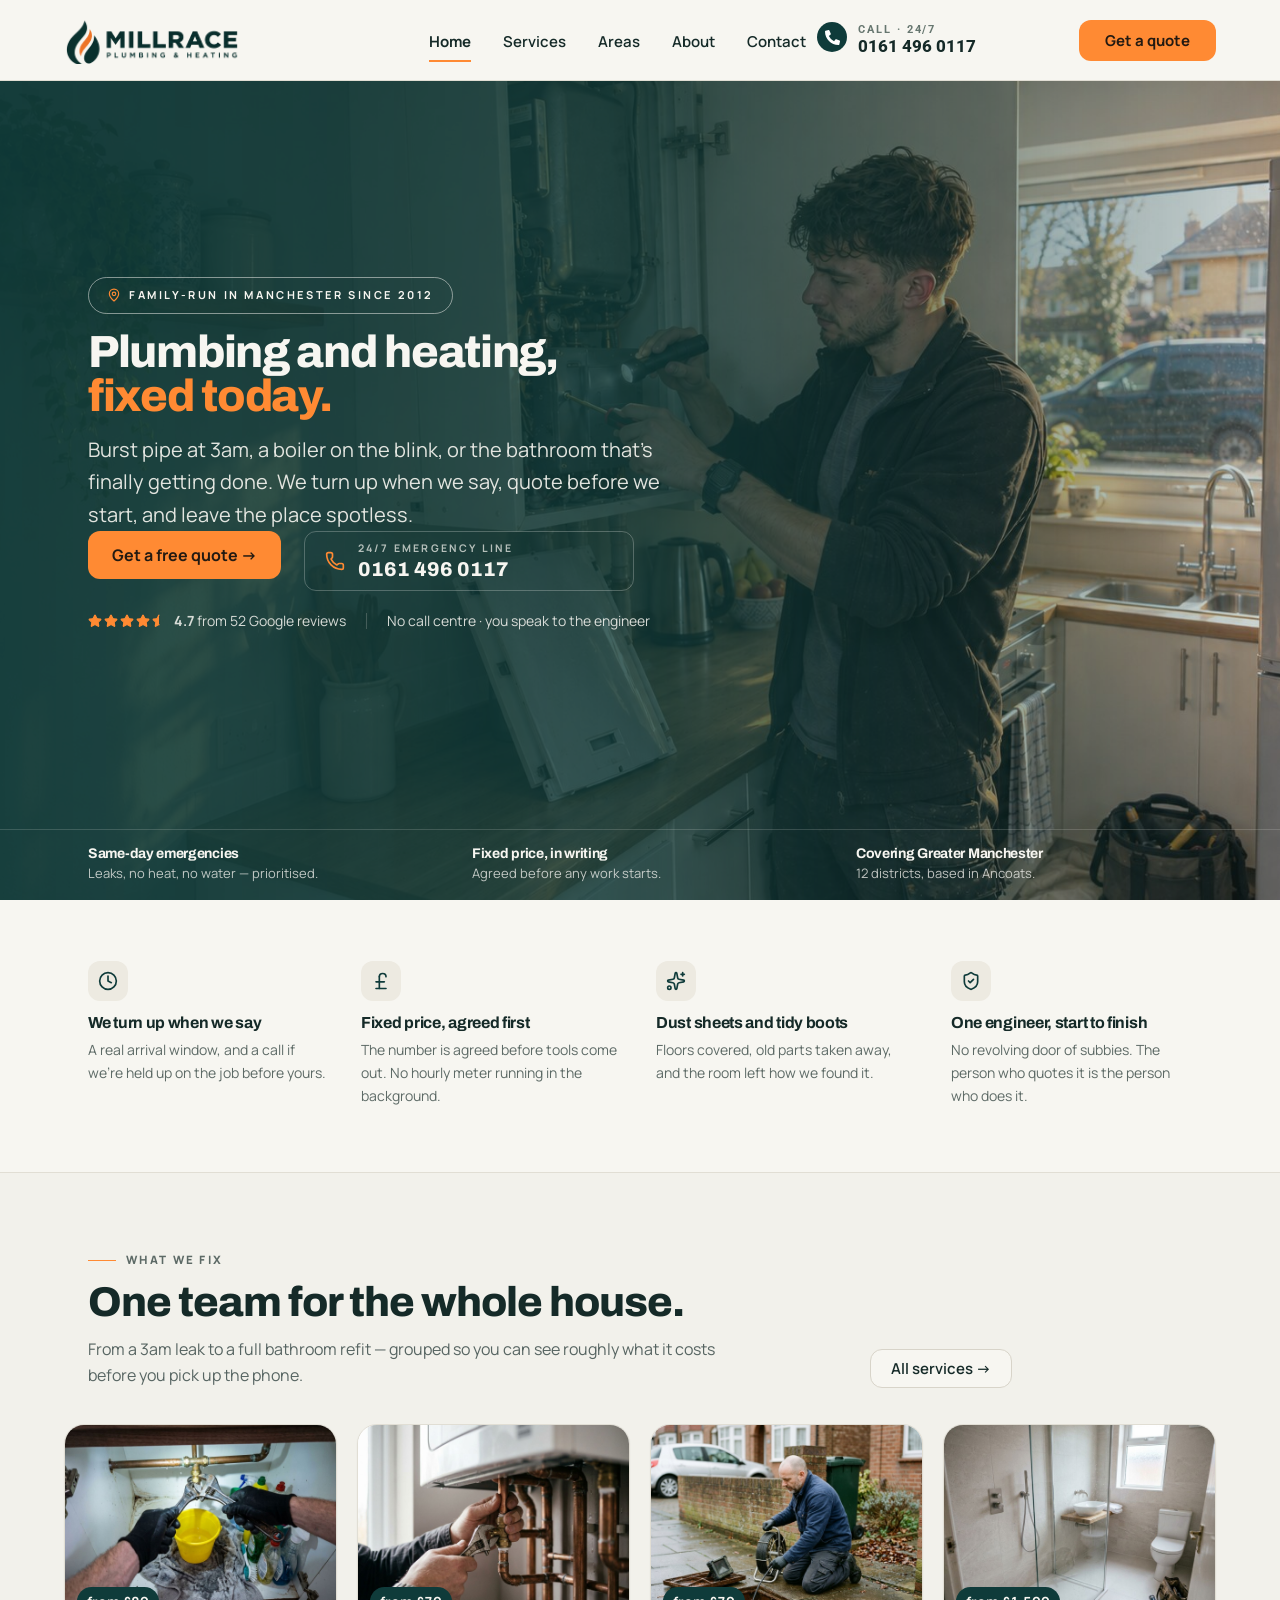
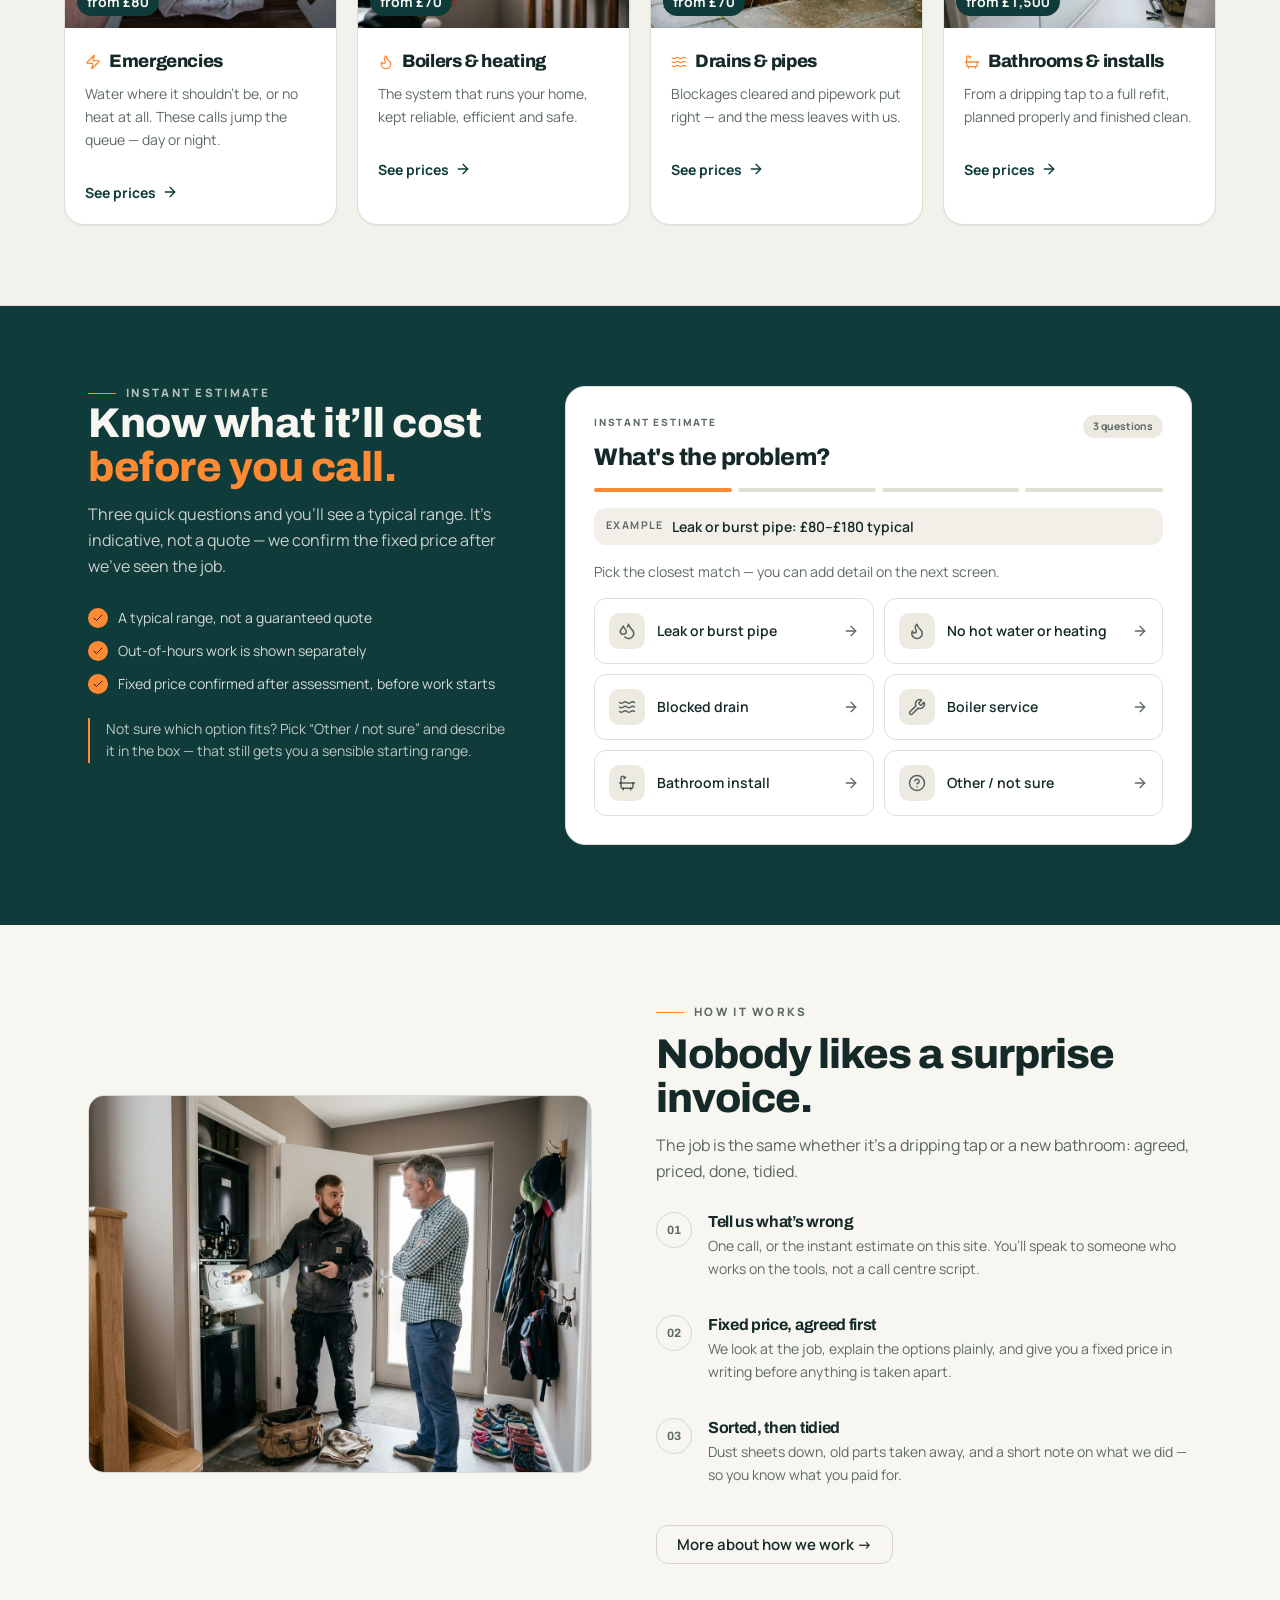
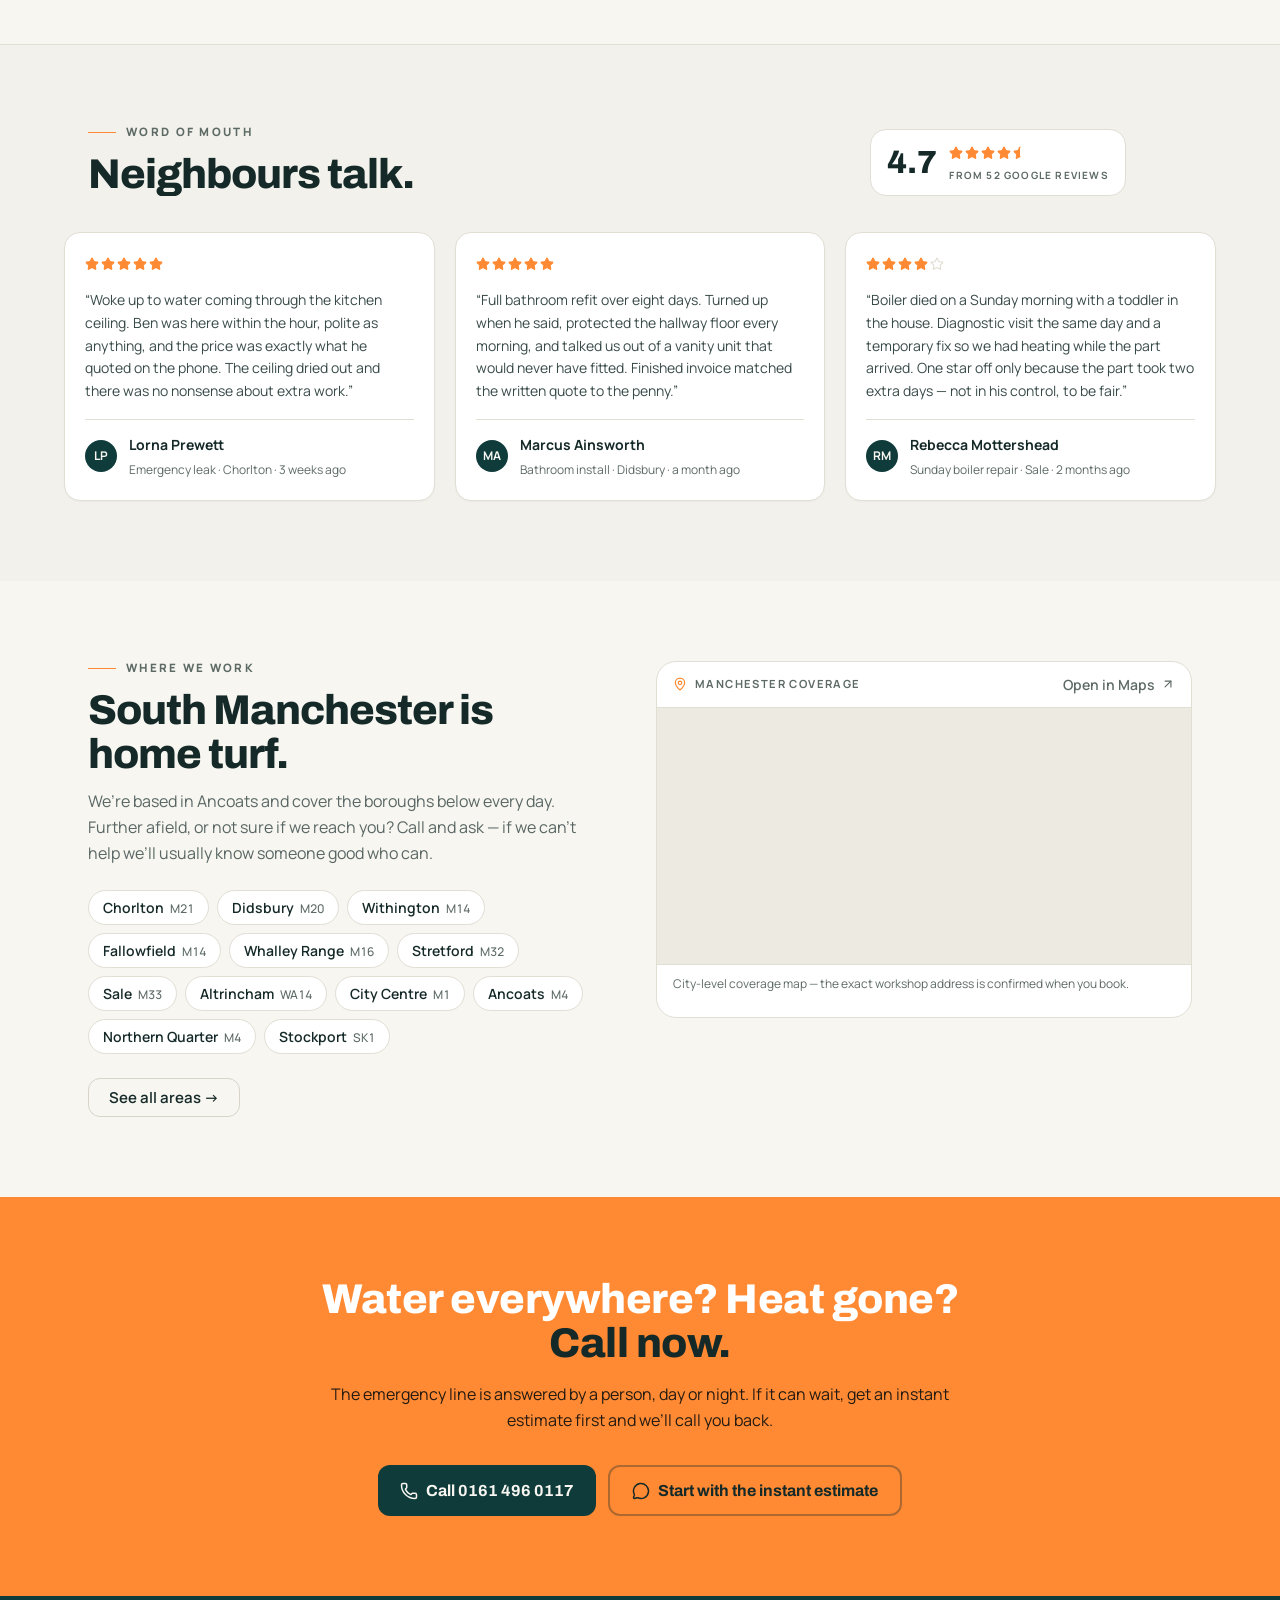
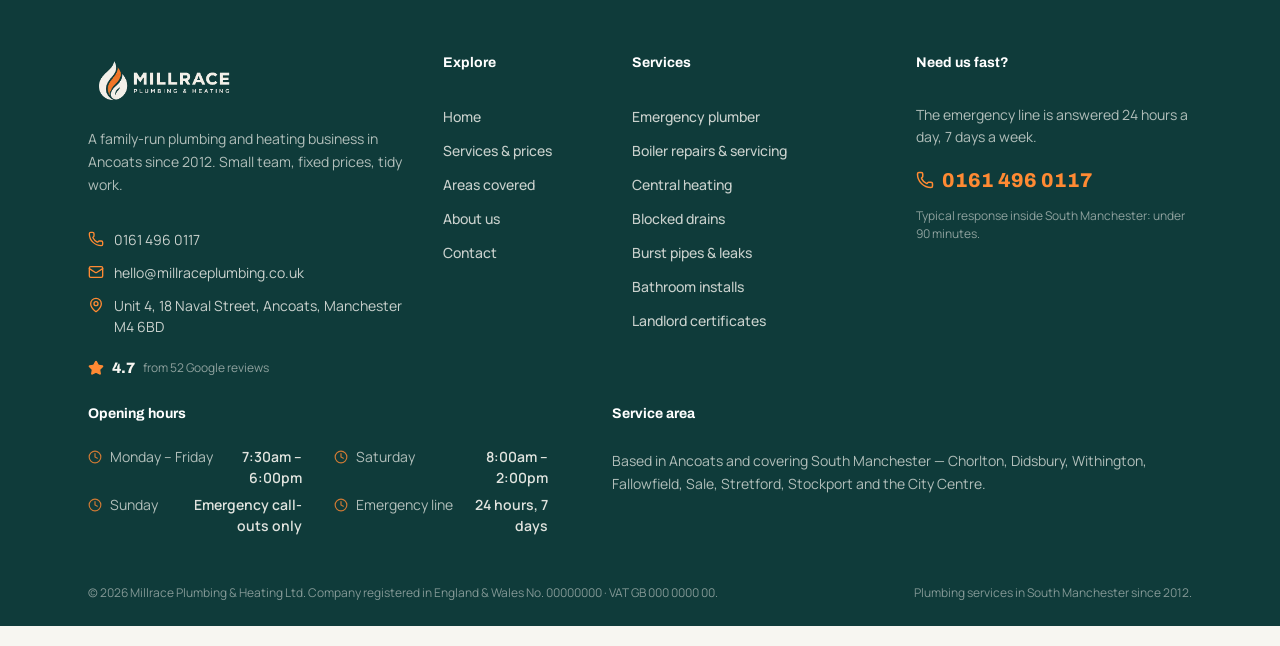
==== index.html @ dea8c014 "Static viewing copy of the WordPress Millrace site" ====
<!DOCTYPE html>
<html lang="en-US">
<head>
	<meta charset="UTF-8">
		<title>Millrace Plumbing &amp; Heating</title>
<meta name='robots' content='max-image-preview:large' />
<link rel="alternate" type="application/rss+xml" title="Millrace Plumbing &amp; Heating &raquo; Feed" href="feed/" />
<link rel="alternate" type="application/rss+xml" title="Millrace Plumbing &amp; Heating &raquo; Comments Feed" href="comments/feed/" />
<style id="wp-img-auto-sizes-contain-inline-css">
img:is([sizes=auto i],[sizes^="auto," i]){contain-intrinsic-size:3000px 1500px}
/*# sourceURL=wp-img-auto-sizes-contain-inline-css */
</style>
<style id="wp-emoji-styles-inline-css">

	img.wp-smiley, img.emoji {
		display: inline !important;
		border: none !important;
		box-shadow: none !important;
		height: 1em !important;
		width: 1em !important;
		margin: 0 0.07em !important;
		vertical-align: -0.1em !important;
		background: none !important;
		padding: 0 !important;
	}
/*# sourceURL=wp-emoji-styles-inline-css */
</style>
<style id="global-styles-inline-css">
:root{--wp--preset--aspect-ratio--square: 1;--wp--preset--aspect-ratio--4-3: 4/3;--wp--preset--aspect-ratio--3-4: 3/4;--wp--preset--aspect-ratio--3-2: 3/2;--wp--preset--aspect-ratio--2-3: 2/3;--wp--preset--aspect-ratio--16-9: 16/9;--wp--preset--aspect-ratio--9-16: 9/16;--wp--preset--color--black: #000000;--wp--preset--color--cyan-bluish-gray: #abb8c3;--wp--preset--color--white: #ffffff;--wp--preset--color--pale-pink: #f78da7;--wp--preset--color--vivid-red: #cf2e2e;--wp--preset--color--luminous-vivid-orange: #ff6900;--wp--preset--color--luminous-vivid-amber: #fcb900;--wp--preset--color--light-green-cyan: #7bdcb5;--wp--preset--color--vivid-green-cyan: #00d084;--wp--preset--color--pale-cyan-blue: #8ed1fc;--wp--preset--color--vivid-cyan-blue: #0693e3;--wp--preset--color--vivid-purple: #9b51e0;--wp--preset--gradient--vivid-cyan-blue-to-vivid-purple: linear-gradient(135deg,rgb(6,147,227) 0%,rgb(155,81,224) 100%);--wp--preset--gradient--light-green-cyan-to-vivid-green-cyan: linear-gradient(135deg,rgb(122,220,180) 0%,rgb(0,208,130) 100%);--wp--preset--gradient--luminous-vivid-amber-to-luminous-vivid-orange: linear-gradient(135deg,rgb(252,185,0) 0%,rgb(255,105,0) 100%);--wp--preset--gradient--luminous-vivid-orange-to-vivid-red: linear-gradient(135deg,rgb(255,105,0) 0%,rgb(207,46,46) 100%);--wp--preset--gradient--very-light-gray-to-cyan-bluish-gray: linear-gradient(135deg,rgb(238,238,238) 0%,rgb(169,184,195) 100%);--wp--preset--gradient--cool-to-warm-spectrum: linear-gradient(135deg,rgb(74,234,220) 0%,rgb(151,120,209) 20%,rgb(207,42,186) 40%,rgb(238,44,130) 60%,rgb(251,105,98) 80%,rgb(254,248,76) 100%);--wp--preset--gradient--blush-light-purple: linear-gradient(135deg,rgb(255,206,236) 0%,rgb(152,150,240) 100%);--wp--preset--gradient--blush-bordeaux: linear-gradient(135deg,rgb(254,205,165) 0%,rgb(254,45,45) 50%,rgb(107,0,62) 100%);--wp--preset--gradient--luminous-dusk: linear-gradient(135deg,rgb(255,203,112) 0%,rgb(199,81,192) 50%,rgb(65,88,208) 100%);--wp--preset--gradient--pale-ocean: linear-gradient(135deg,rgb(255,245,203) 0%,rgb(182,227,212) 50%,rgb(51,167,181) 100%);--wp--preset--gradient--electric-grass: linear-gradient(135deg,rgb(202,248,128) 0%,rgb(113,206,126) 100%);--wp--preset--gradient--midnight: linear-gradient(135deg,rgb(2,3,129) 0%,rgb(40,116,252) 100%);--wp--preset--font-size--small: 13px;--wp--preset--font-size--medium: 20px;--wp--preset--font-size--large: 36px;--wp--preset--font-size--x-large: 42px;--wp--preset--spacing--20: 0.44rem;--wp--preset--spacing--30: 0.67rem;--wp--preset--spacing--40: 1rem;--wp--preset--spacing--50: 1.5rem;--wp--preset--spacing--60: 2.25rem;--wp--preset--spacing--70: 3.38rem;--wp--preset--spacing--80: 5.06rem;--wp--preset--shadow--natural: 6px 6px 9px rgba(0, 0, 0, 0.2);--wp--preset--shadow--deep: 12px 12px 50px rgba(0, 0, 0, 0.4);--wp--preset--shadow--sharp: 6px 6px 0px rgba(0, 0, 0, 0.2);--wp--preset--shadow--outlined: 6px 6px 0px -3px rgb(255, 255, 255), 6px 6px rgb(0, 0, 0);--wp--preset--shadow--crisp: 6px 6px 0px rgb(0, 0, 0);}.wp-block-button{--wp--preset--dimension--25: 25%;--wp--preset--dimension--50: 50%;--wp--preset--dimension--75: 75%;--wp--preset--dimension--100: 100%;}:root { --wp--style--global--content-size: 800px;--wp--style--global--wide-size: 1200px; }:where(body) { margin: 0; }.wp-site-blocks > .alignleft { float: left; margin-right: 2em; }.wp-site-blocks > .alignright { float: right; margin-left: 2em; }.wp-site-blocks > .aligncenter { justify-content: center; margin-left: auto; margin-right: auto; }:where(.wp-site-blocks) > * { margin-block-start: 24px; margin-block-end: 0; }:where(.wp-site-blocks) > :first-child { margin-block-start: 0; }:where(.wp-site-blocks) > :last-child { margin-block-end: 0; }:root { --wp--style--block-gap: 24px; }:root :where(.is-layout-flow) > :first-child{margin-block-start: 0;}:root :where(.is-layout-flow) > :last-child{margin-block-end: 0;}:root :where(.is-layout-flow) > *{margin-block-start: 24px;margin-block-end: 0;}:root :where(.is-layout-constrained) > :first-child{margin-block-start: 0;}:root :where(.is-layout-constrained) > :last-child{margin-block-end: 0;}:root :where(.is-layout-constrained) > *{margin-block-start: 24px;margin-block-end: 0;}:root :where(.is-layout-flex){gap: 24px;}:root :where(.is-layout-grid){gap: 24px;}.is-layout-flow > .alignleft{float: left;margin-inline-start: 0;margin-inline-end: 2em;}.is-layout-flow > .alignright{float: right;margin-inline-start: 2em;margin-inline-end: 0;}.is-layout-flow > .aligncenter{margin-left: auto !important;margin-right: auto !important;}.is-layout-constrained > .alignleft{float: left;margin-inline-start: 0;margin-inline-end: 2em;}.is-layout-constrained > .alignright{float: right;margin-inline-start: 2em;margin-inline-end: 0;}.is-layout-constrained > .aligncenter{margin-left: auto !important;margin-right: auto !important;}.is-layout-constrained > :where(:not(.alignleft):not(.alignright):not(.alignfull)){max-width: var(--wp--style--global--content-size);margin-left: auto !important;margin-right: auto !important;}.is-layout-constrained > .alignwide{max-width: var(--wp--style--global--wide-size);}body .is-layout-flex{display: flex;}.is-layout-flex{flex-wrap: wrap;align-items: center;}.is-layout-flex > :is(*, div){margin: 0;}body .is-layout-grid{display: grid;}.is-layout-grid > :is(*, div){margin: 0;}body{padding-top: 0px;padding-right: 0px;padding-bottom: 0px;padding-left: 0px;}:root :where(.wp-element-button, .wp-block-button__link){background-color: #32373c;border-width: 0;color: #fff;font-family: inherit;font-size: inherit;font-style: inherit;font-weight: inherit;letter-spacing: inherit;line-height: inherit;padding-top: calc(0.667em + 2px);padding-right: calc(1.333em + 2px);padding-bottom: calc(0.667em + 2px);padding-left: calc(1.333em + 2px);text-decoration: none;text-transform: inherit;}.has-black-color{color: var(--wp--preset--color--black) !important;}.has-cyan-bluish-gray-color{color: var(--wp--preset--color--cyan-bluish-gray) !important;}.has-white-color{color: var(--wp--preset--color--white) !important;}.has-pale-pink-color{color: var(--wp--preset--color--pale-pink) !important;}.has-vivid-red-color{color: var(--wp--preset--color--vivid-red) !important;}.has-luminous-vivid-orange-color{color: var(--wp--preset--color--luminous-vivid-orange) !important;}.has-luminous-vivid-amber-color{color: var(--wp--preset--color--luminous-vivid-amber) !important;}.has-light-green-cyan-color{color: var(--wp--preset--color--light-green-cyan) !important;}.has-vivid-green-cyan-color{color: var(--wp--preset--color--vivid-green-cyan) !important;}.has-pale-cyan-blue-color{color: var(--wp--preset--color--pale-cyan-blue) !important;}.has-vivid-cyan-blue-color{color: var(--wp--preset--color--vivid-cyan-blue) !important;}.has-vivid-purple-color{color: var(--wp--preset--color--vivid-purple) !important;}.has-black-background-color{background-color: var(--wp--preset--color--black) !important;}.has-cyan-bluish-gray-background-color{background-color: var(--wp--preset--color--cyan-bluish-gray) !important;}.has-white-background-color{background-color: var(--wp--preset--color--white) !important;}.has-pale-pink-background-color{background-color: var(--wp--preset--color--pale-pink) !important;}.has-vivid-red-background-color{background-color: var(--wp--preset--color--vivid-red) !important;}.has-luminous-vivid-orange-background-color{background-color: var(--wp--preset--color--luminous-vivid-orange) !important;}.has-luminous-vivid-amber-background-color{background-color: var(--wp--preset--color--luminous-vivid-amber) !important;}.has-light-green-cyan-background-color{background-color: var(--wp--preset--color--light-green-cyan) !important;}.has-vivid-green-cyan-background-color{background-color: var(--wp--preset--color--vivid-green-cyan) !important;}.has-pale-cyan-blue-background-color{background-color: var(--wp--preset--color--pale-cyan-blue) !important;}.has-vivid-cyan-blue-background-color{background-color: var(--wp--preset--color--vivid-cyan-blue) !important;}.has-vivid-purple-background-color{background-color: var(--wp--preset--color--vivid-purple) !important;}.has-black-border-color{border-color: var(--wp--preset--color--black) !important;}.has-cyan-bluish-gray-border-color{border-color: var(--wp--preset--color--cyan-bluish-gray) !important;}.has-white-border-color{border-color: var(--wp--preset--color--white) !important;}.has-pale-pink-border-color{border-color: var(--wp--preset--color--pale-pink) !important;}.has-vivid-red-border-color{border-color: var(--wp--preset--color--vivid-red) !important;}.has-luminous-vivid-orange-border-color{border-color: var(--wp--preset--color--luminous-vivid-orange) !important;}.has-luminous-vivid-amber-border-color{border-color: var(--wp--preset--color--luminous-vivid-amber) !important;}.has-light-green-cyan-border-color{border-color: var(--wp--preset--color--light-green-cyan) !important;}.has-vivid-green-cyan-border-color{border-color: var(--wp--preset--color--vivid-green-cyan) !important;}.has-pale-cyan-blue-border-color{border-color: var(--wp--preset--color--pale-cyan-blue) !important;}.has-vivid-cyan-blue-border-color{border-color: var(--wp--preset--color--vivid-cyan-blue) !important;}.has-vivid-purple-border-color{border-color: var(--wp--preset--color--vivid-purple) !important;}.has-vivid-cyan-blue-to-vivid-purple-gradient-background{background: var(--wp--preset--gradient--vivid-cyan-blue-to-vivid-purple) !important;}.has-light-green-cyan-to-vivid-green-cyan-gradient-background{background: var(--wp--preset--gradient--light-green-cyan-to-vivid-green-cyan) !important;}.has-luminous-vivid-amber-to-luminous-vivid-orange-gradient-background{background: var(--wp--preset--gradient--luminous-vivid-amber-to-luminous-vivid-orange) !important;}.has-luminous-vivid-orange-to-vivid-red-gradient-background{background: var(--wp--preset--gradient--luminous-vivid-orange-to-vivid-red) !important;}.has-very-light-gray-to-cyan-bluish-gray-gradient-background{background: var(--wp--preset--gradient--very-light-gray-to-cyan-bluish-gray) !important;}.has-cool-to-warm-spectrum-gradient-background{background: var(--wp--preset--gradient--cool-to-warm-spectrum) !important;}.has-blush-light-purple-gradient-background{background: var(--wp--preset--gradient--blush-light-purple) !important;}.has-blush-bordeaux-gradient-background{background: var(--wp--preset--gradient--blush-bordeaux) !important;}.has-luminous-dusk-gradient-background{background: var(--wp--preset--gradient--luminous-dusk) !important;}.has-pale-ocean-gradient-background{background: var(--wp--preset--gradient--pale-ocean) !important;}.has-electric-grass-gradient-background{background: var(--wp--preset--gradient--electric-grass) !important;}.has-midnight-gradient-background{background: var(--wp--preset--gradient--midnight) !important;}.has-small-font-size{font-size: var(--wp--preset--font-size--small) !important;}.has-medium-font-size{font-size: var(--wp--preset--font-size--medium) !important;}.has-large-font-size{font-size: var(--wp--preset--font-size--large) !important;}.has-x-large-font-size{font-size: var(--wp--preset--font-size--x-large) !important;}
:root :where(.wp-block-icon svg){width: 24px;}
:root :where(.wp-block-pullquote){font-size: 1.5em;line-height: 1.6;}
/*# sourceURL=global-styles-inline-css */
</style>
<link rel='stylesheet' id='hello-elementor-css' href='wp-content/themes/hello-elementor/assets/css/reset.css?ver=3.5.2' media='all' />
<link rel='stylesheet' id='hello-elementor-theme-style-css' href='wp-content/themes/hello-elementor/assets/css/theme.css?ver=3.5.2' media='all' />
<link rel='stylesheet' id='hello-elementor-header-footer-css' href='wp-content/themes/hello-elementor/assets/css/header-footer.css?ver=3.5.2' media='all' />
<link rel='stylesheet' id='elementor-frontend-css' href='wp-content/plugins/elementor/assets/css/frontend.min.css?ver=4.4.0' media='all' />
<style id="elementor-frontend-inline-css">
.e-heading-base a, .e-paragraph-base a { all: unset; cursor: pointer; }.elementor :where(.e-svg-base) { width: var(--e-svg-width, 65px); height: var(--e-svg-height, 65px); }form[data-element_type="e-form"].form-state-success [data-element_type="e-form-success-message"],form[data-element_type="e-form"].form-state-error [data-element_type="e-form-error-message"]{ display: block; }.elementor-edit-mode [data-element_type="e-form-success-message"]:is(.elementor-element-editable, :has(.elementor-element-editable), :has(> .elementor-empty-view)),.elementor-edit-mode [data-element_type="e-form-error-message"]:is(.elementor-element-editable, :has(.elementor-element-editable), :has(> .elementor-empty-view)){ display: block; }.e-background-video { position: relative; overflow: hidden; }.e-background-video__media { position: absolute; inset: 0; width: 100%; height: 100%; object-fit: cover; pointer-events: none; z-index: 0; }.e-background-video__content { position: relative; z-index: 1; flex: 1 1 auto; }.elementor-edit-mode .e-background-video__content.e-atomic-element:has(> .elementor-empty-view) { display: flex; flex-direction: column; flex: 1 1 auto; min-height: 0; }.elementor-edit-mode .e-background-video__content.e-atomic-element:has(> .elementor-empty-view) > .elementor-empty-view.elementor-empty-view { position: relative; flex: 1 1 auto; min-height: 120px; height: auto; width: 100%; }.elementor-edit-mode .e-background-video__content.e-atomic-element:has(> .elementor-empty-view) > .elementor-empty-view > .elementor-first-add { position: absolute; inset: 0; width: 100%; height: 100%; }.e-background-video__controls { z-index: 2; }.e-background-video__play, .e-background-video__pause { appearance: none; -webkit-appearance: none; }.e-background-video.e-background-video--playing .e-background-video__play { display: none; }.e-background-video.e-background-video--paused .e-background-video__pause { display: none; }.e-background-video:not(.e-background-video--playing):not(.e-background-video--paused) .e-background-video__controls,.e-background-video:not(.e-background-video--playing):not(.e-background-video--paused) .e-background-video__play,.e-background-video:not(.e-background-video--playing):not(.e-background-video--paused) .e-background-video__pause { display: none; }.e-accordion-item-header-base { list-style: none; }.e-accordion-item-header-base::-webkit-details-marker { display: none; }.e-accordion-item-base { interpolate-size: allow-keywords; }.e-accordion-item-base::details-content {block-size: 0; overflow: hidden;transition: block-size .3s ease, content-visibility .3s ease allow-discrete;}.e-accordion-item-base[open]::details-content { block-size: auto; }.e-accordion-item-icon-base, .e-accordion-item-icon-open-base { --e-svg-width: auto; --e-svg-height: 100%; }:where(.e-accordion-item-icon-base, .e-accordion-item-icon-open-base) .e-svg-base { max-width: 100%; }.e-accordion-item-icon-base.e-accordion-item-icon-base .e-svg-base svg, .e-accordion-item-icon-open-base.e-accordion-item-icon-open-base .e-svg-base svg { width: auto !important; }.e-accordion-item-icon-base svg, .e-accordion-item-icon-open-base svg { transition: transform .3s ease; }.e-accordion-item-base:not([open]) > summary :is(.e-accordion-item-icon-base, .e-accordion-item-icon-open-base) svg { transform: rotate(var(--e-accordion-icon-rotation-closed)); }.e-accordion-item-base[open] > summary :is(.e-accordion-item-icon-base, .e-accordion-item-icon-open-base) svg { transform: rotate(var(--e-accordion-icon-rotation, 180deg)); }.e-accordion-item-header-base.e-accordion-item-header-base:has(> .e-accordion-item-icon-open-base) { display: grid; grid-template-columns: minmax(0, 1fr) auto; align-items: center; }.e-accordion-item-header-base:has(> .e-accordion-item-icon-open-base) > .e-accordion-item-title-base { grid-column: 1; grid-row: 1; }.e-accordion-item-header-base:has(> .e-accordion-item-icon-open-base) > :is(.e-accordion-item-icon-base, .e-accordion-item-icon-open-base) { grid-column: 2; grid-row: 1; }.e-accordion-item-base .e-accordion-item-icon-open-base.e-accordion-item-icon-open-base { visibility: hidden; }.e-accordion-item-base[open] > summary .e-accordion-item-icon-open-base { visibility: visible; }.e-accordion-item-base[open] > summary:has(.e-accordion-item-icon-open-base) .e-accordion-item-icon-base { visibility: hidden; }.e-list-item-marker-base { --e-svg-width: 0.6em; --e-svg-height: 0.6em; }:where(.e-list-item-marker-base) .e-svg-base { flex-shrink: 0; }.e-list-item-marker-base .e-svg-base svg { display: block; }
/*# sourceURL=elementor-frontend-inline-css */
</style>
<link rel='stylesheet' id='elementor-post-5-css' href='wp-content/uploads/elementor/css/post-5.css?ver=1794644132' media='all' />
<link rel='stylesheet' id='widget-image-css' href='wp-content/plugins/elementor/assets/css/widget-image.min.css?ver=4.4.0' media='all' />
<link rel='stylesheet' id='widget-heading-css' href='wp-content/plugins/elementor/assets/css/widget-heading.min.css?ver=4.4.0' media='all' />
<link rel='stylesheet' id='elementor-post-6-css' href='wp-content/uploads/elementor/css/post-6.css?ver=1794644132' media='all' />
<link rel='stylesheet' id='base-desktop-css' href='wp-content/uploads/elementor/css/base-desktop.css?ver=6af818a4e0bd5' media='all' />
<link rel='stylesheet' id='base-mobile-css' href='wp-content/uploads/elementor/css/base-mobile.css?ver=6af818a4e0bd5' media='(max-width:767px)' />
<link rel='stylesheet' id='elementor-gf-roboto-css' href='https://fonts.googleapis.com/css?family=Roboto:100,100italic,200,200italic,300,300italic,400,400italic,500,500italic,600,600italic,700,700italic,800,800italic,900,900italic&#038;display=swap' media='all' />
<link rel='stylesheet' id='elementor-gf-robotoslab-css' href='https://fonts.googleapis.com/css?family=Roboto+Slab:100,100italic,200,200italic,300,300italic,400,400italic,500,500italic,600,600italic,700,700italic,800,800italic,900,900italic&#038;display=swap' media='all' />
<link rel='stylesheet' id='elementor-gf-manrope-css' href='https://fonts.googleapis.com/css?family=Manrope:100,100italic,200,200italic,300,300italic,400,400italic,500,500italic,600,600italic,700,700italic,800,800italic,900,900italic&#038;display=swap' media='all' />
<link rel='stylesheet' id='elementor-gf-archivo-css' href='https://fonts.googleapis.com/css?family=Archivo:100,100italic,200,200italic,300,300italic,400,400italic,500,500italic,600,600italic,700,700italic,800,800italic,900,900italic&#038;display=swap' media='all' />
<script id="jquery-core-js" src="wp-includes/js/jquery/jquery.min.js?ver=3.7.1"></script>
<script id="jquery-migrate-js" src="wp-includes/js/jquery/jquery-migrate.min.js?ver=3.4.1"></script>
<link rel="https://api.w.org/" href="wp-json/" /><link rel="alternate" title="JSON" type="application/json" href="wp-json/wp/v2/pages/6" /><link rel="EditURI" type="application/rsd+xml" title="RSD" href="xmlrpc.php?rsd" />
<meta name="generator" content="WordPress 7.1.4" />
<link rel="canonical" href="" />
<link rel='shortlink' href='' />
<meta name="generator" content="Elementor 4.4.0; features: e_font_icon_svg, additional_custom_breakpoints; settings: css_print_method-external, google_font-enabled, font_display-swap">
			<style>
				.e-con.e-parent:nth-of-type(n+4):not(.e-lazyloaded):not(.e-no-lazyload),
				.e-con.e-parent:nth-of-type(n+4):not(.e-lazyloaded):not(.e-no-lazyload) * {
					background-image: none !important;
				}
				@media screen and (max-height: 1024px) {
					.e-con.e-parent:nth-of-type(n+3):not(.e-lazyloaded):not(.e-no-lazyload),
					.e-con.e-parent:nth-of-type(n+3):not(.e-lazyloaded):not(.e-no-lazyload) * {
						background-image: none !important;
					}
				}
				@media screen and (max-height: 640px) {
					.e-con.e-parent:nth-of-type(n+2):not(.e-lazyloaded):not(.e-no-lazyload),
					.e-con.e-parent:nth-of-type(n+2):not(.e-lazyloaded):not(.e-no-lazyload) * {
						background-image: none !important;
					}
				}
			</style>
			<style id="wp-custom-css">
@import url('https://fonts.googleapis.com/css2?family=Archivo:wght@500;600;700;800&family=Manrope:wght@400;500;600;700;800&display=swap');
/* ============================================================
   MILLRACE HOME PAGE — the only custom CSS for this page.
   Everything structural (column widths, gaps, spacing, the hero
   gradient) is set natively in the Elementor editor. What remains
   here is small styling for repeated pieces (cards, chips, the
   quote tool, the mobile bar) plus a few things the free editor
   has no control for — each block says what it does and why.
   ============================================================ */
body{font-family:'Manrope',ui-sans-serif,system-ui,sans-serif;background:#f7f6f1;color:#152a28}
h1,h2,h3,h4,h5{font-family:'Archivo',sans-serif}
.mr-nav{display:flex;justify-content:flex-end;gap:32px;padding-top:13px;white-space:nowrap}
.mr-nav a{font-family:'Manrope';font-weight:600;font-size:15px;color:#152a28;text-decoration:none}
.mr-nav a:hover{color:#0f3b3a}
.mr-nav a.mr-active{font-weight:700;border-bottom:2px solid #ff8a33;padding-bottom:7px}
.mr-call small{display:block;letter-spacing:1.9px;font-size:10.5px;font-weight:700;color:#66766f;white-space:nowrap}
.mr-call strong{display:block;font-size:16.5px;color:#152a28;font-weight:800;margin-top:1px;white-space:nowrap}
.mr-badge{display:inline-block;border:1px solid rgba(247,246,241,.5);border-radius:999px;padding:9px 18px;letter-spacing:2.6px;font-size:11px;font-weight:700;color:#f7f6f1;font-family:'Manrope'}
.mr-stars{color:#ff8a33;letter-spacing:2.5px;font-size:15px}
/* header column widths are set natively on the columns themselves (Column Width %) — no CSS needed */
/* hero: the dark gradient over the photo is a normal background-overlay IMAGE set in the editor (media library: "Hero gradient overlay") — no CSS needed. Only the copy column width is pinned here. */
/* mobile header hidden except on phones; desktop header hidden on phones */
.mr-mhead-sec{display:none}
@media (max-width: 767px){
  .mr-mhead-sec{display:block}
  .mr-header-sec{display:none}
  .mr-badge{font-size:9.5px;letter-spacing:1.7px;padding:8px 12px}
}
/* M1 fixes round 2 */
.mr-strip-sec > .elementor-container > .elementor-column:nth-child(2),
.mr-strip-sec > .elementor-container > .elementor-column:nth-child(3){border-left:1px solid rgba(247,246,241,0.16)}
@media (max-width: 767px){
  .mr-mhead-sec > .elementor-container{display:flex;flex-wrap:nowrap;align-items:center}
  .mr-hero-sec .elementor-inner-section > .elementor-container{flex-direction:column}
  .mr-hero-sec .elementor-inner-section > .elementor-container > .elementor-column{flex:1 1 100%;width:100%}
  .mr-hero-sec .elementor-inner-section .elementor-button{width:100%}
}

/* M1 fixes round 3 */
@media (max-width: 767px){ .mr-strip-sec{margin-top:0 !important} }

/* M1 fixes round 4 */
@media (max-width: 767px){ .mr-hero-sec{background-position:72% center !important} }

/* ================= M2 (full home page) ================= */
h1,h2,h3,h4,h5{letter-spacing:-0.02em}
/* kill Elementor default widget spacing on this page; all rhythm is explicit margins */
.elementor-33 .elementor-widget:not(:last-child){margin-block-end:0}
/* content inset: original container = 1152 box + 24px (16px phone) inner padding */
@media (min-width:768px){
  .mr-inset > .elementor-container > .elementor-column:first-of-type > .elementor-widget-wrap{padding-left:24px}
  .mr-inset > .elementor-container > .elementor-column:last-of-type > .elementor-widget-wrap{padding-right:24px}
}
@media (max-width:767px){
  .mr-inset > .elementor-container > .elementor-column:first-of-type > .elementor-widget-wrap{padding-left:16px}
  .mr-inset > .elementor-container > .elementor-column:last-of-type > .elementor-widget-wrap{padding-right:16px}
}
/* header: border + sticky like the original; phone stack vertically centred */
.mr-header-sec{border-bottom:1px solid #e1ded4;position:sticky;top:0;z-index:99}
.mr-mhead-sec{border-bottom:1px solid #e1ded4;position:sticky;top:0;z-index:99}
/* Mobile drop-down menu: the section is hidden until the burger button's
   link makes it the page target. This CSS-only toggle needs no JavaScript,
   never appears on desktop, and drops the five normal page links below the
   sticky phone header in the site's cream / teal / orange language. */
.mr-mmenu-sec{display:none !important}
@media (max-width:767px){
  .mr-mmenu-sec:target{display:flex !important;position:fixed;top:65px;left:0;right:0;z-index:98;max-height:calc(100svh - 65px);overflow:auto;background:#f7f6f1;border-bottom:1px solid #e1ded4;box-shadow:0 22px 28px -24px rgba(21,42,40,0.5)}
  .mr-mnav{display:flex;flex-direction:column;padding:6px 0 10px}
  .mr-mnav a{display:flex;align-items:center;min-height:52px;padding:13px 20px;border-top:1px solid #e9e6dc;color:#152a28;font-family:'Manrope';font-size:16px;font-weight:700;line-height:1.25;text-decoration:none}
  .mr-mnav a:first-child{border-top:0}
  .mr-mnav a:hover,.mr-mnav a:focus{background:#f2f1eb;color:#0f3b3a}
  .mr-mnav a.mr-mnav-active{color:#0f3b3a;box-shadow:inset 4px 0 0 #ff8a33}
  .mr-mnav a.mr-mnav-close{min-height:44px;justify-content:center;color:#0f3b3a;font-size:13px;font-weight:800;letter-spacing:1.2px;text-transform:uppercase}
}
.mr-header-sec .elementor-inner-section > .elementor-container{align-items:center}
.mr-header-sec .elementor-inner-section .elementor-column > .elementor-widget-wrap{padding-top:0;padding-bottom:0}
.mr-call{line-height:1.18}
/* hero: full first screen, content centred in the zone above the facts strip */
.mr-hero-sec{display:flex;align-items:center;min-height:calc(100svh - 65px);padding-bottom:0}
.mr-hero-sec > .elementor-container{width:100%}
@media (min-width:640px){
  /* hero fills the first screen under the header; the bottom 71px is where the facts strip overlaps,
     so the copy is centred in the space above the strip: nudge it up by half the strip height (36px) */
  .mr-hero-sec{min-height:calc(100svh - 81px);padding-bottom:71px}
  .mr-hero-sec > .elementor-container{transform:translateY(-36px)}
}
@media (min-width:640px) and (max-width:767px){ .mr-hero-sec{min-height:calc(100svh - 65px)} }
/* facts strip: translucent strip INSIDE the hero on desktop, hidden on phones (original: hidden below 640px) */
.mr-strip-sec{background:transparent}
@media (max-width:639px){ .mr-strip-sec{display:none} }
@media (min-width:640px){
  .mr-strip-sec{border-top:1px solid rgba(247,246,241,0.16)}
  .mr-strip-sec > .elementor-container > .elementor-column > .elementor-widget-wrap{padding:0 24px}
  .mr-strip-sec > .elementor-container > .elementor-column:first-of-type > .elementor-widget-wrap{padding-left:24px}
}
/* the original site resets paragraph margins (Tailwind preflight); the theme does not, so do it here or every text block grows a stray bottom margin */
.elementor-widget-text-editor p{margin-top:0;margin-bottom:0}
.elementor-widget-html h1,.elementor-widget-html h2,.elementor-widget-html h3,.elementor-widget-html h4,.elementor-widget-html h5,.elementor-widget-html h6{margin:0}
/* eyebrow + shared bits */
.mr-eyebrow{display:flex;align-items:center;gap:10px;font-family:'Manrope';font-size:11.5px;font-weight:800;letter-spacing:2.3px;text-transform:uppercase;color:#5d6a66;line-height:1.3;margin:0}
.mr-eyebrow::before{content:"";width:28px;height:1px;background:#ff8a33;flex:0 0 28px}
.mr-eyebrow-dark{color:rgba(247,246,241,0.7)}
.mr-eyebrow-center{justify-content:center}
/* promises */
/* promises layout (4 / 2 / 1 columns) is native: column widths + section gap are set on the elements themselves */
.mr-promise-icon{display:inline-flex;align-items:center;justify-content:center;width:40px;height:40px;border-radius:12px;background:#edeae1;color:#0f3b3a}
.mr-promise-icon svg{width:20px;height:20px}
/* services cards */
/* service card colours/border/radius/shadow are set natively on each column. CSS only does two things the free editor has no control for: clipping the photo to the card's rounded corners, and the hover lift. */
.mr-services-sec > .elementor-container > .elementor-column{overflow:hidden;transition:transform .25s ease, box-shadow .25s ease}
.mr-services-sec > .elementor-container > .elementor-column:hover{transform:translateY(-2px);box-shadow:0 12px 24px -12px rgba(21,42,40,0.25)}
.mr-services-sec .elementor-widget-wrap{padding:0}
.mr-card-img{position:relative;aspect-ratio:4/3;overflow:hidden}
.mr-card-img img{width:100%;height:100%;object-fit:cover;display:block}
.mr-price-badge{position:absolute;left:12px;bottom:12px;background:#0f3b3a;color:#f7f6f1;font-family:'Manrope';font-size:14px;font-weight:700;padding:4px 10px;border-radius:999px;font-variant-numeric:tabular-nums}
.mr-card-body{padding:20px}
.mr-card-title{display:flex;align-items:center;gap:8px}
.mr-card-title svg{width:16px;height:16px;color:#ff8a33;flex:0 0 16px}
.mr-card-title span{font-family:'Archivo';font-size:18px;font-weight:800;letter-spacing:-0.02em;color:#152a28}
.mr-card-blurb{margin-top:8px;font-size:14px;line-height:1.625;color:#5d6a66}
.mr-card-link{margin-top:16px;display:inline-flex;align-items:center;gap:6px;font-size:14px;font-weight:700;color:#0f3b3a}
.mr-card-link svg{width:16px;height:16px}
/* estimate layout */
/* estimate layout is native: column widths (38.6% / 61.4%) + section gap set on the elements */
.mr-check-item{display:flex;align-items:flex-start;gap:10px;font-size:14px;color:rgba(247,246,241,0.85);line-height:1.5}
.mr-check-disc{flex:0 0 20px;width:20px;height:20px;border-radius:50%;background:#ff8a33;color:#231a12;display:inline-flex;align-items:center;justify-content:center;margin-top:1px}
.mr-check-disc svg{width:12px;height:12px}
/* process */
/* process layout is native on desktop (column widths + gap). On phones the original shows the words BEFORE the photo; classic columns cannot swap order natively, so this one rule flips the row on small screens. */
@media (max-width:1023px){ .mr-process-sec > .elementor-container{flex-direction:column-reverse} }
.mr-process-sec .elementor-widget-image img{aspect-ratio:4/3;object-fit:cover;border-radius:16px;border:1px solid rgba(21,42,40,0.12);width:100%}
.mr-step-num{flex:0 0 36px;width:36px;height:36px;border-radius:50%;border:1px solid rgba(21,42,40,0.15);display:inline-flex;align-items:center;justify-content:center;font-family:'Archivo';font-size:12px;font-weight:700;color:#5d6a66;font-variant-numeric:tabular-nums}
/* reviews */
/* review cards: layout, card colours, borders and padding are all native element settings */
.mr-stars-row{display:inline-flex;align-items:center;gap:2px;color:#ff8a33}
.mr-stars-row svg{width:14px;height:14px}
.mr-stars-empty{color:#e1ded4}
.mr-job-pill{background:#edeae1;color:#0f3b3a;font-size:11.2px;font-weight:700;letter-spacing:0.7px;text-transform:uppercase;padding:4px 10px;border-radius:999px;white-space:nowrap}
.mr-rating-chip{display:inline-flex;align-items:center;gap:12px;background:#fff;border:1px solid #e1ded4;border-radius:16px;padding:12px 16px}
.mr-rating-chip .mr-big{font-family:'Archivo';font-size:32px;font-weight:800;line-height:1;color:#152a28}
.mr-rating-chip .mr-sub{display:block;margin-top:2px;font-size:10px;font-weight:700;letter-spacing:1.2px;color:#5d6a66;text-transform:uppercase}
/* areas */
/* areas layout is native: column widths (45.8% / 54.2%) + section gap set on the elements */
.mr-chip{display:inline-flex;align-items:baseline;background:#fff;border:1px solid #e1ded4;border-radius:999px;padding:6px 14px;font-size:14px;font-weight:600;color:#152a28}
.mr-chip small{margin-left:6px;font-size:12px;font-weight:500;color:#5d6a66;font-variant-numeric:tabular-nums}
.mr-map-card{background:#fff;border:1px solid #e1ded4;border-radius:20px;overflow:hidden;display:flex;flex-direction:column}
.mr-map-head{display:flex;align-items:center;justify-content:space-between;gap:12px;padding:12px 16px;border-bottom:1px solid #e1ded4}
.mr-map-head .mr-map-label{display:inline-flex;align-items:center;gap:8px;font-size:11.2px;font-weight:700;letter-spacing:1.4px;text-transform:uppercase;color:#5d6a66}
.mr-map-head .mr-map-label svg{width:14px;height:14px;color:#ff8a33}
.mr-map-head a{display:inline-flex;align-items:center;gap:6px;font-size:14px;font-weight:600;color:#5d6a66;text-decoration:none}
.mr-map-head a svg{width:14px;height:14px}
.mr-map-frame{position:relative;flex:1;min-height:256px;background:#edeae1}
.mr-map-frame iframe{position:absolute;inset:0;width:100%;height:100%;border:0}
.mr-map-foot{padding:10px 16px;border-top:1px solid #e1ded4;font-size:12px;line-height:1.5;color:#5d6a66}
/* cta */
.mr-cta-btns{max-width:576px;margin:0 auto;width:100%}
.mr-cta-btns > .elementor-container{display:flex;gap:12px}
.mr-cta-btns > .elementor-container > .elementor-column:nth-child(1){flex:1.08 1 0}
.mr-cta-btns > .elementor-container > .elementor-column:nth-child(2){flex:0.92 1 0}
@media (max-width:639px){ .mr-cta-btns > .elementor-container{flex-direction:column} }
/* footer */
.mr-footer1-sec > .elementor-container{border-bottom:1px solid rgba(247,246,241,0.12)}
.mr-footer2-sec > .elementor-container{border-bottom:1px solid rgba(247,246,241,0.12)}
/* footer column widths are native column settings; columns stack on phones via their mobile width (100%) */
.mr-foot-h{font-family:'Archivo';font-size:14px;font-weight:700;color:#fff}
.mr-foot-links{list-style:none;margin:16px 0 0;padding:0}
.mr-foot-links li{margin-bottom:10px}
.mr-foot-links a{font-size:14px;font-weight:500;color:rgba(247,246,241,0.8);text-decoration:none}
.mr-foot-links a:hover{color:#ff8a33}
.mr-hours{display:grid;grid-template-columns:1fr 1fr;gap:6px 32px;margin-top:8px}
.mr-hours .mr-hday{white-space:nowrap}
@media (max-width:639px){ .mr-hours{grid-template-columns:1fr} }
.mr-hours .mr-hrow{display:flex;align-items:flex-start;justify-content:space-between;gap:16px;font-size:14px}
.mr-hours .mr-hday{display:inline-flex;align-items:center;gap:8px;color:rgba(247,246,241,0.7)}
.mr-hours .mr-hday svg{width:14px;height:14px;color:rgba(255,138,51,0.8);flex:0 0 14px}
.mr-hours .mr-htime{font-weight:600;color:rgba(247,246,241,0.9);text-align:right}
/* mobile action bar */
.mr-mobilebar-sec .elementor-widget-wrap{padding:0}
#mr-mobile-bar{display:none}
@media (max-width:767px){
  #mr-mobile-bar{display:block;position:fixed;left:0;right:0;bottom:0;z-index:999;border-top:1px solid rgba(247,246,241,0.1);box-shadow:0 -8px 24px -12px rgba(0,0,0,0.4);font-family:'Manrope'}
  #mr-mobile-bar .mr-mb-grid{display:grid;grid-template-columns:1.25fr 1fr 1fr}
  #mr-mobile-bar a{display:flex;flex-direction:column;align-items:center;justify-content:center;gap:2px;padding:10px 0 calc(10px + env(safe-area-inset-bottom));text-decoration:none}
  #mr-mobile-bar a svg{width:20px;height:20px}
  #mr-mobile-bar a span{font-size:11.2px;font-weight:800;letter-spacing:0.5px;text-transform:uppercase}
  #mr-mobile-bar .mr-mb-call{background:#ff8a33;color:#231a12}
  #mr-mobile-bar .mr-mb-wa{background:#128c7e;color:#fff}
  #mr-mobile-bar .mr-mb-quote{background:#0f3b3a;color:#f7f6f1}
  #mr-mobile-bar a + a{border-left:1px solid rgba(247,246,241,0.12)}
}
/* quote tool (code-carried block) */
.mr-quote{background:#fff;border:1px solid #e1ded4;border-radius:20px;box-shadow:0 24px 40px -18px rgba(15,59,58,0.25);padding:20px;font-family:'Manrope';color:#152a28}
@media (min-width:768px){ .mr-quote{padding:28px} }
.mr-q-head{display:flex;align-items:flex-start;justify-content:space-between;gap:16px}
.mr-q-kicker{font-size:10px;font-weight:800;letter-spacing:1.8px;text-transform:uppercase;color:#5d6a66}
.mr-q-title{margin-top:4px;font-family:'Archivo';font-size:20px;font-weight:800;letter-spacing:-0.02em;line-height:1.15}
@media (min-width:768px){ .mr-q-title{font-size:24px} }
.mr-q-chip{flex:0 0 auto;background:#edeae1;border-radius:999px;padding:4px 10px;font-size:10.4px;font-weight:700;color:#5d6a66}
.mr-q-progress{display:flex;gap:6px;margin-top:16px}
.mr-q-progress span{flex:1;height:4px;border-radius:999px;background:#e1ded4}
.mr-q-progress span.on{background:#ff8a33}
.mr-q-example{margin-top:16px;display:flex;flex-wrap:wrap;align-items:center;gap:8px;background:#f2efe8;border-radius:12px;padding:8px 12px;font-size:14px}
.mr-q-ex-label{font-size:10.6px;font-weight:700;letter-spacing:1.4px;text-transform:uppercase;color:#5d6a66}
.mr-q-ex-text{font-weight:600}
.mr-q-para{margin-top:16px;font-size:14px;color:#5d6a66}
.mr-q-grid{display:grid;gap:10px;margin-top:16px}
@media (min-width:640px){ .mr-q-grid{grid-template-columns:1fr 1fr} .mr-q-grid.cols3{grid-template-columns:1fr 1fr 1fr} }
.mr-q-opt{display:flex;align-items:center;gap:12px;width:100%;text-align:left;background:#fff;border:1px solid #e1ded4;border-radius:12px;padding:14px;cursor:pointer;font-family:'Manrope';transition:border-color .12s, background .12s}
.mr-q-opt:hover{border-color:rgba(21,42,40,0.35);background:#faf9f5}
.mr-q-opt .mr-q-disc{flex:0 0 36px;width:36px;height:36px;border-radius:10px;background:#edeae1;color:rgba(21,42,40,0.7);display:inline-flex;align-items:center;justify-content:center}
.mr-q-opt .mr-q-disc svg{width:18px;height:18px}
.mr-q-opt .mr-q-opt-label{flex:1;font-size:14px;font-weight:600;color:#152a28}
.mr-q-opt .mr-q-arrow{width:16px;height:16px;color:#5d6a66;display:inline-flex}
.mr-q-opt .mr-q-arrow svg{width:16px;height:16px}
.mr-q-opt .mr-q-check{width:16px;height:16px;color:#0f3b3a;display:none}
.mr-q-opt .mr-q-check svg{width:16px;height:16px}
.mr-q-opt[aria-pressed="true"]{border-color:#0f3b3a;background:#edeae1}
.mr-q-opt[aria-pressed="true"] .mr-q-disc{background:#0f3b3a;color:#f7f6f1}
.mr-q-opt[aria-pressed="true"] .mr-q-arrow{display:none}
.mr-q-opt[aria-pressed="true"] .mr-q-check{display:inline-flex}
.mr-q-back{margin-top:16px;margin-left:-8px;display:inline-flex;align-items:center;gap:8px;background:none;border:0;padding:8px 12px;font-family:'Manrope';font-size:14px;font-weight:500;color:#5d6a66;cursor:pointer}
.mr-q-back svg{width:16px;height:16px}
.mr-q-result{background:#0f3b3a;border-radius:16px;padding:20px;color:#f7f6f1}
.mr-q-r-top{display:flex;flex-wrap:wrap;align-items:flex-end;justify-content:space-between;gap:8px}
.mr-q-r-label{font-size:10px;font-weight:700;letter-spacing:1.8px;text-transform:uppercase;color:rgba(247,246,241,0.55)}
.mr-q-r-meta{font-size:11.2px;color:rgba(247,246,241,0.55)}
.mr-q-r-price{margin-top:8px;font-family:'Archivo';font-size:clamp(26.4px,7vw,44px);line-height:1;font-weight:800;font-variant-numeric:tabular-nums}
.mr-q-r-check{margin-top:8px;display:flex;align-items:flex-start;gap:6px;font-size:14px;color:#ff8a33}
.mr-q-r-check svg{width:16px;height:16px;flex:0 0 16px;margin-top:2px}
.mr-q-r-note{margin-top:8px;font-size:12px;color:rgba(247,246,241,0.55)}
.mr-q-form{margin-top:16px;display:grid;gap:10px}
@media (min-width:640px){ .mr-q-form{grid-template-columns:1fr 1fr} .mr-q-form .wide{grid-column:span 2} }
.mr-q-form input,.mr-q-form textarea{background:#f7f6f1;border:1px solid #d8d4c9;border-radius:10px;padding:0 12px;height:44px;font-family:'Manrope';font-size:14px;color:#152a28;width:100%;box-sizing:border-box}
.mr-q-form textarea{height:auto;min-height:80px;padding:10px 12px;resize:vertical}
.mr-q-form-btns{display:flex;flex-direction:column;gap:8px}
@media (min-width:640px){ .mr-q-form-btns{flex-direction:row} }
.mr-q-submit{flex:1;background:#ff8a33;color:#231a12;border:0;border-radius:12px;height:56px;font-family:'Manrope';font-size:16px;font-weight:700;cursor:pointer}
.mr-q-submit:hover{background:#f07d1f}
.mr-q-change{display:inline-flex;align-items:center;justify-content:center;gap:8px;background:transparent;border:1px solid #d8d4c9;border-radius:12px;height:56px;padding:0 24px;font-family:'Manrope';font-size:16px;font-weight:600;color:#152a28;cursor:pointer}
.mr-q-change svg{width:16px;height:16px}
.mr-q-rather{margin-top:12px;display:flex;align-items:center;justify-content:center;gap:6px;text-align:center;font-size:12px;color:#5d6a66}
.mr-q-rather svg{width:14px;height:14px}
.mr-q-sent{text-align:center;padding:32px 0}
.mr-q-sent-disc{margin:0 auto;width:56px;height:56px;border-radius:50%;background:#ff8a33;color:#231a12;display:flex;align-items:center;justify-content:center}
.mr-q-sent-disc svg{width:28px;height:28px}
.mr-q-sent h3{margin-top:16px;font-family:'Archivo';font-size:24px;font-weight:800;letter-spacing:-0.02em}
.mr-q-sent p{margin:8px auto 0;max-width:384px;font-size:14px;line-height:1.625;color:#5d6a66}
.mr-q-sent .mr-q-sent-strip{margin-top:16px;background:#edeae1;border-radius:12px;padding:12px;font-size:14px}
.mr-q-sent .mr-q-sent-strip a{font-weight:700;color:#0f3b3a;text-decoration:underline;text-underline-offset:2px}
.mr-q-again{margin-top:24px;background:transparent;border:1px solid #d8d4c9;border-radius:12px;height:40px;padding:0 16px;font-family:'Manrope';font-size:14px;font-weight:600;color:#152a28;cursor:pointer}
/* M2 late overrides */
.mr-badge{display:inline-flex;align-items:center;gap:8px}
.mr-badge svg{width:14px;height:14px;color:#ff8a33;flex:0 0 14px}
.mr-avatar{flex:0 0 32px;width:32px;height:32px;border-radius:50%;background:#0f3b3a;color:#f7f6f1;display:inline-flex;align-items:center;justify-content:center;font-size:12px;font-weight:700}
.mr-foot-star{display:inline-flex;color:#ff8a33}
.mr-foot-star svg{width:16px;height:16px}
@media (min-width:640px) and (max-width:767px){ .mr-strip-sec{margin-top:-71px !important} }
.mr-areas-sec .elementor-column:nth-child(2) .elementor-widget-wrap{display:flex}
.mr-areas-sec .elementor-column:nth-child(2) .elementor-widget-html{flex:1;display:flex}
.mr-map-card{flex:1}
@media (max-width:767px){
  .mr-footer3-sec .elementor-inner-section > .elementor-container{display:flex;flex-direction:column;gap:8px}
  .mr-footer3-sec .elementor-inner-section .elementor-widget{text-align:left}
}
/* footer legal row: two native columns (62% / 38%) */

.mr-h2{font-family:Archivo,sans-serif;font-weight:800;font-size:41.6px;line-height:1.06;letter-spacing:-0.5px;margin:0}
@media (max-width:767px){.mr-h2{font-size:30px}}
.mr-cta-btns{display:flex;gap:12px;justify-content:center;flex-wrap:wrap;margin-top:32px}
.mr-cta-btns a{display:inline-flex;align-items:center;gap:8px;border-radius:12px;padding:14px 22px;font-family:Archivo,sans-serif;font-weight:700;font-size:16px;line-height:1.2;text-decoration:none}
.mr-cta-btns a svg{width:18px;height:18px;flex:none}
.mr-cta-btns .b1{background:#0f3b3a;color:#f7f6f1}
.mr-cta-btns .b2{border:2px solid rgba(21,42,40,.35);color:#152a28}
@media (max-width:767px){.mr-cta-btns{flex-direction:column}.mr-cta-btns a{justify-content:center}}

/* M2 content rules for generator markup */
.mr-badge{white-space:nowrap}
.mr-chips{display:flex;flex-wrap:wrap;gap:8px}
.mr-review-text{margin-top:12px;font-size:14px;line-height:1.625;color:rgba(21,42,40,0.85)}
.mr-review-meta{display:flex;align-items:center;gap:12px;margin-top:16px;border-top:1px solid #e1ded4;padding-top:12px}
.mr-rev-name{font-weight:700;font-size:14px;color:#152a28}
.mr-rev-sub{font-size:12px;color:#5d6a66}
.mr-foot-contact{display:flex;gap:10px;align-items:flex-start;margin-top:12px;font-size:14px;line-height:1.5;color:rgba(247,246,241,0.8)}
.mr-foot-contact svg{width:16px;height:16px;color:#ff8a33;flex:0 0 16px;margin-top:2px}
.mr-foot-contact a{color:inherit;text-decoration:none}
.mr-foot-rating{display:flex;align-items:center;gap:8px}
.mr-foot-rate{font-family:Archivo,sans-serif;font-weight:800;font-size:15px;color:#f7f6f1}
.mr-foot-sub{font-size:12px;color:rgba(247,246,241,0.55)}
.mr-foot-num{display:inline-flex;align-items:center;gap:8px;font-family:Archivo,sans-serif;font-size:20px;font-weight:800;color:#ff8a33;text-decoration:none}
.mr-foot-num svg{width:18px;height:18px}

</style>
	<meta name="viewport" content="width=device-width, initial-scale=1.0, viewport-fit=cover" /></head>
<body class="home wp-singular page-template page-template-elementor_canvas page page-id-6 wp-embed-responsive wp-theme-hello-elementor hello-elementor-default elementor-default elementor-template-canvas elementor-kit-5 elementor-page elementor-page-6">
			<div data-elementor-type="wp-page" data-elementor-id="6" class="elementor elementor-6">
				<div class="elementor-element elementor-element-f41f805 e-flex e-con-boxed mr-header-sec e-con e-parent" data-id="f41f805" data-element_type="container" data-e-type="container" data-settings="{&quot;background_background&quot;:&quot;classic&quot;}">
					<div class="e-con-inner">
		<div class="elementor-element elementor-element-60260fb e-flex e-con-full e-con e-child" data-id="60260fb" data-element_type="container" data-e-type="container">
				<div class="elementor-element elementor-element-a1b9f83 elementor-widget elementor-widget-image" data-id="a1b9f83" data-element_type="widget" data-e-type="widget" data-widget_type="image.default">
															<img fetchpriority="high" decoding="async" width="740" height="200" src="wp-content/uploads/2026/11/logo-header.png" class="attachment-full size-full wp-image-18" alt="Millrace Plumbing &amp; Heating logo" srcset="wp-content/uploads/2026/11/logo-header.png 740w, wp-content/uploads/2026/11/logo-header-300x81.png 300w" sizes="(max-width: 740px) 100vw, 740px" />															</div>
				</div>
		<div class="elementor-element elementor-element-bd05e54 e-flex e-con-full e-con e-child" data-id="bd05e54" data-element_type="container" data-e-type="container">
				<div class="elementor-element elementor-element-51ec92b elementor-widget elementor-widget-text-editor" data-id="51ec92b" data-element_type="widget" data-e-type="widget" data-widget_type="text-editor.default">
									<nav class="mr-nav"><a class="mr-active" href="/">Home</a><a href="/services/">Services</a><a href="/areas/">Areas</a><a href="/about/">About</a><a href="/contact/">Contact</a></nav>								</div>
				</div>
		<div class="elementor-element elementor-element-774906b e-flex e-con-full e-con e-child" data-id="774906b" data-element_type="container" data-e-type="container">
		<div class="elementor-element elementor-element-25403c2 e-flex e-con-full e-con e-child" data-id="25403c2" data-element_type="container" data-e-type="container">
		<div class="elementor-element elementor-element-73c1874 e-flex e-con-full e-con e-child" data-id="73c1874" data-element_type="container" data-e-type="container">
				<div class="elementor-element elementor-element-5930799 elementor-view-stacked elementor-shape-circle elementor-widget elementor-widget-icon" data-id="5930799" data-element_type="widget" data-e-type="widget" data-widget_type="icon.default">
							<div class="elementor-icon-wrapper">
			<div class="elementor-icon">
			<svg aria-hidden="true" class="e-font-icon-svg e-fas-phone-alt" viewBox="0 0 512 512" xmlns="http://www.w3.org/2000/svg"><path d="M497.39 361.8l-112-48a24 24 0 0 0-28 6.9l-49.6 60.6A370.66 370.66 0 0 1 130.6 204.11l60.6-49.6a23.94 23.94 0 0 0 6.9-28l-48-112A24.16 24.16 0 0 0 122.6.61l-104 24A24 24 0 0 0 0 48c0 256.5 207.9 464 464 464a24 24 0 0 0 23.4-18.6l24-104a24.29 24.29 0 0 0-14.01-27.6z"></path></svg>			</div>
		</div>
						</div>
				</div>
		<div class="elementor-element elementor-element-af87a90 e-flex e-con-full e-con e-child" data-id="af87a90" data-element_type="container" data-e-type="container">
				<div class="elementor-element elementor-element-654383b elementor-widget elementor-widget-text-editor" data-id="654383b" data-element_type="widget" data-e-type="widget" data-widget_type="text-editor.default">
									<div class="mr-call"><small>CALL &middot; 24/7</small><strong>0161 496 0117</strong></div>								</div>
				</div>
				</div>
				</div>
		<div class="elementor-element elementor-element-ff25a15 e-flex e-con-full e-con e-child" data-id="ff25a15" data-element_type="container" data-e-type="container">
				<div class="elementor-element elementor-element-1e6a8e6 elementor-align-right elementor-widget elementor-widget-button" data-id="1e6a8e6" data-element_type="widget" data-e-type="widget" data-widget_type="button.default">
										<a class="elementor-button elementor-button-link elementor-size-sm" href="/contact/">
						<span class="elementor-button-content-wrapper">
									<span class="elementor-button-text">Get a quote</span>
					</span>
					</a>
								</div>
				</div>
					</div>
				</div>
				<section class="elementor-section elementor-top-section elementor-element elementor-element-fd4f6dd elementor-section-boxed mr-mhead-sec elementor-section-height-default elementor-section-height-default" data-id="fd4f6dd" data-element_type="section" data-e-type="section" id="mr-mobile-header" data-settings="{&quot;background_background&quot;:&quot;classic&quot;}">
						<div class="elementor-container elementor-column-gap-no">
					<div class="elementor-column elementor-col-66 elementor-top-column elementor-element elementor-element-352edf8" data-id="352edf8" data-element_type="column" data-e-type="column">
			<div class="elementor-widget-wrap elementor-element-populated">
						<div class="elementor-element elementor-element-a5ab0ef elementor-widget elementor-widget-image" data-id="a5ab0ef" data-element_type="widget" data-e-type="widget" data-widget_type="image.default">
															<img fetchpriority="high" decoding="async" width="740" height="200" src="wp-content/uploads/2026/11/logo-header.png" class="attachment-full size-full wp-image-18" alt="Millrace Plumbing &amp; Heating logo" srcset="wp-content/uploads/2026/11/logo-header.png 740w, wp-content/uploads/2026/11/logo-header-300x81.png 300w" sizes="(max-width: 740px) 100vw, 740px" />															</div>
					</div>
		</div>
				<div class="elementor-column elementor-col-17 elementor-top-column elementor-element elementor-element-ebd4744" data-id="ebd4744" data-element_type="column" data-e-type="column">
			<div class="elementor-widget-wrap elementor-element-populated">
						<div class="elementor-element elementor-element-1511b91 elementor-align-right elementor-widget elementor-widget-button" data-id="1511b91" data-element_type="widget" data-e-type="widget" data-widget_type="button.default">
										<a class="elementor-button elementor-button-link elementor-size-sm" href="tel:+441614960117">
						<span class="elementor-button-content-wrapper">
						<span class="elementor-button-icon">
				<svg aria-hidden="true" class="e-font-icon-svg e-fas-phone-alt" viewBox="0 0 512 512" xmlns="http://www.w3.org/2000/svg"><path d="M497.39 361.8l-112-48a24 24 0 0 0-28 6.9l-49.6 60.6A370.66 370.66 0 0 1 130.6 204.11l60.6-49.6a23.94 23.94 0 0 0 6.9-28l-48-112A24.16 24.16 0 0 0 122.6.61l-104 24A24 24 0 0 0 0 48c0 256.5 207.9 464 464 464a24 24 0 0 0 23.4-18.6l24-104a24.29 24.29 0 0 0-14.01-27.6z"></path></svg>			</span>
								</span>
					</a>
								</div>
					</div>
		</div>
				<div class="elementor-column elementor-col-17 elementor-top-column elementor-element elementor-element-300411d" data-id="300411d" data-element_type="column" data-e-type="column">
			<div class="elementor-widget-wrap elementor-element-populated">
						<div class="elementor-element elementor-element-54b61ac elementor-align-right elementor-widget elementor-widget-button" data-id="54b61ac" data-element_type="widget" data-e-type="widget" id="mr-burger-button" data-widget_type="button.default">
										<a class="elementor-button elementor-button-link elementor-size-sm" href="#mr-mobile-menu">
						<span class="elementor-button-content-wrapper">
						<span class="elementor-button-icon">
				<svg aria-hidden="true" class="e-font-icon-svg e-fas-bars" viewBox="0 0 448 512" xmlns="http://www.w3.org/2000/svg"><path d="M16 132h416c8.837 0 16-7.163 16-16V76c0-8.837-7.163-16-16-16H16C7.163 60 0 67.163 0 76v40c0 8.837 7.163 16 16 16zm0 160h416c8.837 0 16-7.163 16-16v-40c0-8.837-7.163-16-16-16H16c-8.837 0-16 7.163-16 16v40c0 8.837 7.163 16 16 16zm0 160h416c8.837 0 16-7.163 16-16v-40c0-8.837-7.163-16-16-16H16c-8.837 0-16 7.163-16 16v40c0 8.837 7.163 16 16 16z"></path></svg>			</span>
								</span>
					</a>
								</div>
					</div>
		</div>
					</div>
		</section>
		<div class="elementor-element elementor-element-b1d3a03 e-flex e-con-boxed mr-mmenu-sec e-con e-parent" data-id="b1d3a03" data-element_type="container" data-e-type="container" id="mr-mobile-menu" data-settings="{&quot;background_background&quot;:&quot;classic&quot;}">
					<div class="e-con-inner">
		<div class="elementor-element elementor-element-bf30dd8 e-flex e-con-full e-con e-child" data-id="bf30dd8" data-element_type="container" data-e-type="container">
				<div class="elementor-element elementor-element-4d86bf0 elementor-widget elementor-widget-text-editor" data-id="4d86bf0" data-element_type="widget" data-e-type="widget" data-widget_type="text-editor.default">
									<nav class="mr-mnav" aria-label="Mobile navigation"><a class="mr-mnav-active" href="/" aria-current="page">Home</a><a href="/services/">Services</a><a href="/areas/">Areas</a><a href="/about/">About</a><a href="/contact/">Contact</a><a class="mr-mnav-close" href="#mr-mobile-header">Close menu</a></nav>								</div>
				</div>
					</div>
				</div>
		<div class="elementor-element elementor-element-2c167fb e-flex e-con-boxed mr-hero-sec mr-inset e-con e-parent" data-id="2c167fb" data-element_type="container" data-e-type="container" data-settings="{&quot;background_background&quot;:&quot;classic&quot;}">
					<div class="e-con-inner">
		<div class="elementor-element elementor-element-ae0a5ad e-flex e-con-full e-con e-child" data-id="ae0a5ad" data-element_type="container" data-e-type="container">
				<div class="elementor-element elementor-element-51efd9d elementor-widget elementor-widget-html" data-id="51efd9d" data-element_type="widget" data-e-type="widget" data-widget_type="html.default">
					<span class="mr-badge"><svg xmlns="http://www.w3.org/2000/svg" viewBox="0 0 24 24" fill="none" stroke="currentColor" stroke-width="2" stroke-linecap="round" stroke-linejoin="round"><path d="M20 10c0 4.993-5.539 10.193-7.399 11.799a1 1 0 0 1-1.202 0C9.539 20.193 4 14.993 4 10a8 8 0 0 1 16 0"/><circle cx="12" cy="10" r="3"/></svg> FAMILY-RUN IN MANCHESTER SINCE 2012</span>				</div>
				<div class="elementor-element elementor-element-46c6701 elementor-widget elementor-widget-heading" data-id="46c6701" data-element_type="widget" data-e-type="widget" data-widget_type="heading.default">
					<h1 class="elementor-heading-title elementor-size-default">Plumbing and heating,<br><span style="color:#ff8a33">fixed today.</span></h1>				</div>
				<div class="elementor-element elementor-element-9c6453a elementor-widget elementor-widget-text-editor" data-id="9c6453a" data-element_type="widget" data-e-type="widget" data-widget_type="text-editor.default">
									<div style="max-width:576px"><p>Burst pipe at 3am, a boiler on the blink, or the bathroom that&rsquo;s finally getting done. We turn up when we say, quote before we start, and leave the place spotless.</p></div>								</div>
		<div class="elementor-element elementor-element-fd0fb36 e-flex e-con-full e-con e-child" data-id="fd0fb36" data-element_type="container" data-e-type="container">
		<div class="elementor-element elementor-element-e429b5b e-flex e-con-full e-con e-child" data-id="e429b5b" data-element_type="container" data-e-type="container">
				<div class="elementor-element elementor-element-74ed84f elementor-widget elementor-widget-button" data-id="74ed84f" data-element_type="widget" data-e-type="widget" data-widget_type="button.default">
										<a class="elementor-button elementor-button-link elementor-size-sm" href="/contact/">
						<span class="elementor-button-content-wrapper">
									<span class="elementor-button-text">Get a free quote &#8594;</span>
					</span>
					</a>
								</div>
				</div>
		<div class="elementor-element elementor-element-471fb5b e-flex e-con-full e-con e-child" data-id="471fb5b" data-element_type="container" data-e-type="container">
				<div class="elementor-element elementor-element-4cfa648 elementor-widget elementor-widget-html" data-id="4cfa648" data-element_type="widget" data-e-type="widget" data-widget_type="html.default">
					<a href="tel:+441614960117" style="display:flex;align-items:center;gap:13px;text-decoration:none"><span style="color:#ff8a33;display:inline-flex;width:20px;height:20px"><svg xmlns="http://www.w3.org/2000/svg" viewBox="0 0 24 24" fill="none" stroke="currentColor" stroke-width="2" stroke-linecap="round" stroke-linejoin="round"><path d="M13.832 16.568a1 1 0 0 0 1.213-.303l.355-.465A2 2 0 0 1 17 15h3a2 2 0 0 1 2 2v3a2 2 0 0 1-2 2A18 18 0 0 1 2 4a2 2 0 0 1 2-2h3a2 2 0 0 1 2 2v3a2 2 0 0 1-.8 1.6l-.468.351a1 1 0 0 0-.292 1.233 14 14 0 0 0 6.392 6.384"/></svg></span><span><span style="display:block;letter-spacing:2.2px;font-size:10.5px;font-weight:700;color:rgba(247,246,241,0.7)">24/7 EMERGENCY LINE</span><span style="display:block;font-size:20px;font-weight:800;color:#f7f6f1;font-family:Archivo;line-height:1.2">0161 496 0117</span></span></a>				</div>
				</div>
				</div>
				<div class="elementor-element elementor-element-7e2ecb3 elementor-widget elementor-widget-html" data-id="7e2ecb3" data-element_type="widget" data-e-type="widget" data-widget_type="html.default">
					<div style="font-family:Manrope,sans-serif;font-size:14px;font-weight:400;line-height:1.43;color:rgba(247,246,241,0.85)"><span style="display:inline-flex;align-items:center;gap:20px;flex-wrap:wrap"><span style="display:inline-flex;align-items:center;gap:8px"><span class="mr-stars-row"><svg xmlns="http://www.w3.org/2000/svg" viewBox="0 0 24 24" fill="currentColor" stroke="currentColor" stroke-width="2" stroke-linecap="round" stroke-linejoin="round"><path d="M11.525 2.295a.53.53 0 0 1 .95 0l2.31 4.679a2.123 2.123 0 0 0 1.595 1.16l5.166.756a.53.53 0 0 1 .294.904l-3.736 3.638a2.123 2.123 0 0 0-.611 1.878l.882 5.14a.53.53 0 0 1-.771.56l-4.618-2.428a2.122 2.122 0 0 0-1.973 0L6.396 21.01a.53.53 0 0 1-.77-.56l.881-5.139a2.122 2.122 0 0 0-.611-1.879L2.16 9.795a.53.53 0 0 1 .294-.906l5.165-.755a2.122 2.122 0 0 0 1.597-1.16z"/></svg><svg xmlns="http://www.w3.org/2000/svg" viewBox="0 0 24 24" fill="currentColor" stroke="currentColor" stroke-width="2" stroke-linecap="round" stroke-linejoin="round"><path d="M11.525 2.295a.53.53 0 0 1 .95 0l2.31 4.679a2.123 2.123 0 0 0 1.595 1.16l5.166.756a.53.53 0 0 1 .294.904l-3.736 3.638a2.123 2.123 0 0 0-.611 1.878l.882 5.14a.53.53 0 0 1-.771.56l-4.618-2.428a2.122 2.122 0 0 0-1.973 0L6.396 21.01a.53.53 0 0 1-.77-.56l.881-5.139a2.122 2.122 0 0 0-.611-1.879L2.16 9.795a.53.53 0 0 1 .294-.906l5.165-.755a2.122 2.122 0 0 0 1.597-1.16z"/></svg><svg xmlns="http://www.w3.org/2000/svg" viewBox="0 0 24 24" fill="currentColor" stroke="currentColor" stroke-width="2" stroke-linecap="round" stroke-linejoin="round"><path d="M11.525 2.295a.53.53 0 0 1 .95 0l2.31 4.679a2.123 2.123 0 0 0 1.595 1.16l5.166.756a.53.53 0 0 1 .294.904l-3.736 3.638a2.123 2.123 0 0 0-.611 1.878l.882 5.14a.53.53 0 0 1-.771.56l-4.618-2.428a2.122 2.122 0 0 0-1.973 0L6.396 21.01a.53.53 0 0 1-.77-.56l.881-5.139a2.122 2.122 0 0 0-.611-1.879L2.16 9.795a.53.53 0 0 1 .294-.906l5.165-.755a2.122 2.122 0 0 0 1.597-1.16z"/></svg><svg xmlns="http://www.w3.org/2000/svg" viewBox="0 0 24 24" fill="currentColor" stroke="currentColor" stroke-width="2" stroke-linecap="round" stroke-linejoin="round"><path d="M11.525 2.295a.53.53 0 0 1 .95 0l2.31 4.679a2.123 2.123 0 0 0 1.595 1.16l5.166.756a.53.53 0 0 1 .294.904l-3.736 3.638a2.123 2.123 0 0 0-.611 1.878l.882 5.14a.53.53 0 0 1-.771.56l-4.618-2.428a2.122 2.122 0 0 0-1.973 0L6.396 21.01a.53.53 0 0 1-.77-.56l.881-5.139a2.122 2.122 0 0 0-.611-1.879L2.16 9.795a.53.53 0 0 1 .294-.906l5.165-.755a2.122 2.122 0 0 0 1.597-1.16z"/></svg><svg xmlns="http://www.w3.org/2000/svg" viewBox="0 0 24 24" fill="currentColor" stroke="currentColor" stroke-width="2" stroke-linecap="round" stroke-linejoin="round"><path d="M12 18.338a2.1 2.1 0 0 0-.987.244L6.396 21.01a.53.53 0 0 1-.77-.56l.881-5.139a2.12 2.12 0 0 0-.611-1.879L2.16 9.795a.53.53 0 0 1 .294-.906l5.165-.755a2.12 2.12 0 0 0 1.597-1.16l2.309-4.679A.53.53 0 0 1 12 2"/></svg></span><span><strong style="font-weight:700">4.7</strong> from 52 Google reviews</span></span><span style="width:1px;height:16px;background:rgba(247,246,241,0.2)"></span><span>No call centre &middot; you speak to the engineer</span></span></div>				</div>
				</div>
		<div class="elementor-element elementor-element-e3341e8 e-flex e-con-full e-con e-child" data-id="e3341e8" data-element_type="container" data-e-type="container">
				</div>
					</div>
				</div>
		<div class="elementor-element elementor-element-aa22e04 e-flex e-con-boxed mr-strip-sec e-con e-parent" data-id="aa22e04" data-element_type="container" data-e-type="container">
					<div class="e-con-inner">
		<div class="elementor-element elementor-element-2a2e81f e-flex e-con-full e-con e-child" data-id="2a2e81f" data-element_type="container" data-e-type="container">
				<div class="elementor-element elementor-element-bd19a6a elementor-widget elementor-widget-heading" data-id="bd19a6a" data-element_type="widget" data-e-type="widget" data-widget_type="heading.default">
					<h3 class="elementor-heading-title elementor-size-default">Same-day emergencies</h3>				</div>
				<div class="elementor-element elementor-element-7eea545 elementor-widget elementor-widget-text-editor" data-id="7eea545" data-element_type="widget" data-e-type="widget" data-widget_type="text-editor.default">
									<p>Leaks, no heat, no water — prioritised.</p>								</div>
				</div>
		<div class="elementor-element elementor-element-1f00a8c e-flex e-con-full e-con e-child" data-id="1f00a8c" data-element_type="container" data-e-type="container">
				<div class="elementor-element elementor-element-dbe420d elementor-widget elementor-widget-heading" data-id="dbe420d" data-element_type="widget" data-e-type="widget" data-widget_type="heading.default">
					<h3 class="elementor-heading-title elementor-size-default">Fixed price, in writing</h3>				</div>
				<div class="elementor-element elementor-element-a9b3399 elementor-widget elementor-widget-text-editor" data-id="a9b3399" data-element_type="widget" data-e-type="widget" data-widget_type="text-editor.default">
									<p>Agreed before any work starts.</p>								</div>
				</div>
		<div class="elementor-element elementor-element-d7ea3c6 e-flex e-con-full e-con e-child" data-id="d7ea3c6" data-element_type="container" data-e-type="container">
				<div class="elementor-element elementor-element-8d8c8db elementor-widget elementor-widget-heading" data-id="8d8c8db" data-element_type="widget" data-e-type="widget" data-widget_type="heading.default">
					<h3 class="elementor-heading-title elementor-size-default">Covering Greater Manchester</h3>				</div>
				<div class="elementor-element elementor-element-cf7fc57 elementor-widget elementor-widget-text-editor" data-id="cf7fc57" data-element_type="widget" data-e-type="widget" data-widget_type="text-editor.default">
									<p>12 districts, based in Ancoats.</p>								</div>
				</div>
					</div>
				</div>
		<div class="elementor-element elementor-element-102bbe6 e-flex e-con-boxed mr-promises-sec mr-inset e-con e-parent" data-id="102bbe6" data-element_type="container" data-e-type="container">
					<div class="e-con-inner">
		<div class="elementor-element elementor-element-953594d e-flex e-con-full e-con e-child" data-id="953594d" data-element_type="container" data-e-type="container">
				<div class="elementor-element elementor-element-1388d3b elementor-widget elementor-widget-html" data-id="1388d3b" data-element_type="widget" data-e-type="widget" data-widget_type="html.default">
					<span class="mr-promise-icon"><svg xmlns="http://www.w3.org/2000/svg" viewBox="0 0 24 24" fill="none" stroke="currentColor" stroke-width="2" stroke-linecap="round" stroke-linejoin="round"><circle cx="12" cy="12" r="10"/><path d="M12 6v6l4 2"/></svg></span>				</div>
				<div class="elementor-element elementor-element-a2c9278 elementor-widget elementor-widget-heading" data-id="a2c9278" data-element_type="widget" data-e-type="widget" data-widget_type="heading.default">
					<h2 class="elementor-heading-title elementor-size-default">We turn up when we say</h2>				</div>
				<div class="elementor-element elementor-element-6d9fbda elementor-widget elementor-widget-text-editor" data-id="6d9fbda" data-element_type="widget" data-e-type="widget" data-widget_type="text-editor.default">
									<p>A real arrival window, and a call if we&rsquo;re held up on the job before yours.</p>								</div>
				</div>
		<div class="elementor-element elementor-element-b4093ef e-flex e-con-full e-con e-child" data-id="b4093ef" data-element_type="container" data-e-type="container">
				<div class="elementor-element elementor-element-3646cf4 elementor-widget elementor-widget-html" data-id="3646cf4" data-element_type="widget" data-e-type="widget" data-widget_type="html.default">
					<span class="mr-promise-icon"><svg xmlns="http://www.w3.org/2000/svg" viewBox="0 0 24 24" fill="none" stroke="currentColor" stroke-width="2" stroke-linecap="round" stroke-linejoin="round"><path d="M18 7c0-5.333-8-5.333-8 0"/><path d="M10 7v14"/><path d="M6 21h12"/><path d="M6 13h10"/></svg></span>				</div>
				<div class="elementor-element elementor-element-322115b elementor-widget elementor-widget-heading" data-id="322115b" data-element_type="widget" data-e-type="widget" data-widget_type="heading.default">
					<h2 class="elementor-heading-title elementor-size-default">Fixed price, agreed first</h2>				</div>
				<div class="elementor-element elementor-element-30cbeb7 elementor-widget elementor-widget-text-editor" data-id="30cbeb7" data-element_type="widget" data-e-type="widget" data-widget_type="text-editor.default">
									<p>The number is agreed before tools come out. No hourly meter running in the background.</p>								</div>
				</div>
		<div class="elementor-element elementor-element-f986c12 e-flex e-con-full e-con e-child" data-id="f986c12" data-element_type="container" data-e-type="container">
				<div class="elementor-element elementor-element-089ac98 elementor-widget elementor-widget-html" data-id="089ac98" data-element_type="widget" data-e-type="widget" data-widget_type="html.default">
					<span class="mr-promise-icon"><svg xmlns="http://www.w3.org/2000/svg" viewBox="0 0 24 24" fill="none" stroke="currentColor" stroke-width="2" stroke-linecap="round" stroke-linejoin="round"><path d="M11.017 2.814a1 1 0 0 1 1.966 0l1.051 5.558a2 2 0 0 0 1.594 1.594l5.558 1.051a1 1 0 0 1 0 1.966l-5.558 1.051a2 2 0 0 0-1.594 1.594l-1.051 5.558a1 1 0 0 1-1.966 0l-1.051-5.558a2 2 0 0 0-1.594-1.594l-5.558-1.051a1 1 0 0 1 0-1.966l5.558-1.051a2 2 0 0 0 1.594-1.594z"/><path d="M20 2v4"/><path d="M22 4h-4"/><circle cx="4" cy="20" r="2"/></svg></span>				</div>
				<div class="elementor-element elementor-element-a31206d elementor-widget elementor-widget-heading" data-id="a31206d" data-element_type="widget" data-e-type="widget" data-widget_type="heading.default">
					<h2 class="elementor-heading-title elementor-size-default">Dust sheets and tidy boots</h2>				</div>
				<div class="elementor-element elementor-element-a9c8708 elementor-widget elementor-widget-text-editor" data-id="a9c8708" data-element_type="widget" data-e-type="widget" data-widget_type="text-editor.default">
									<p>Floors covered, old parts taken away, and the room left how we found it.</p>								</div>
				</div>
		<div class="elementor-element elementor-element-bea7751 e-flex e-con-full e-con e-child" data-id="bea7751" data-element_type="container" data-e-type="container">
				<div class="elementor-element elementor-element-2483c65 elementor-widget elementor-widget-html" data-id="2483c65" data-element_type="widget" data-e-type="widget" data-widget_type="html.default">
					<span class="mr-promise-icon"><svg xmlns="http://www.w3.org/2000/svg" viewBox="0 0 24 24" fill="none" stroke="currentColor" stroke-width="2" stroke-linecap="round" stroke-linejoin="round"><path d="M20 13c0 5-3.5 7.5-7.66 8.95a1 1 0 0 1-.67-.01C7.5 20.5 4 18 4 13V6a1 1 0 0 1 1-1c2 0 4.5-1.2 6.24-2.72a1.17 1.17 0 0 1 1.52 0C14.51 3.81 17 5 19 5a1 1 0 0 1 1 1z"/><path d="m9 12 2 2 4-4"/></svg></span>				</div>
				<div class="elementor-element elementor-element-5a6a97d elementor-widget elementor-widget-heading" data-id="5a6a97d" data-element_type="widget" data-e-type="widget" data-widget_type="heading.default">
					<h2 class="elementor-heading-title elementor-size-default">One engineer, start to finish</h2>				</div>
				<div class="elementor-element elementor-element-5dc55b0 elementor-widget elementor-widget-text-editor" data-id="5dc55b0" data-element_type="widget" data-e-type="widget" data-widget_type="text-editor.default">
									<p>No revolving door of subbies. The person who quotes it is the person who does it.</p>								</div>
				</div>
					</div>
				</div>
		<div class="elementor-element elementor-element-86959ed e-flex e-con-boxed mr-headrow-sec mr-inset e-con e-parent" data-id="86959ed" data-element_type="container" data-e-type="container" data-settings="{&quot;background_background&quot;:&quot;classic&quot;}">
					<div class="e-con-inner">
		<div class="elementor-element elementor-element-e8b9953 e-flex e-con-full e-con e-child" data-id="e8b9953" data-element_type="container" data-e-type="container">
				<div class="elementor-element elementor-element-e781ce0 elementor-widget elementor-widget-text-editor" data-id="e781ce0" data-element_type="widget" data-e-type="widget" data-widget_type="text-editor.default">
									<p class="mr-eyebrow">WHAT WE FIX</p>								</div>
				<div class="elementor-element elementor-element-54b663b elementor-widget elementor-widget-heading" data-id="54b663b" data-element_type="widget" data-e-type="widget" data-widget_type="heading.default">
					<h2 class="elementor-heading-title elementor-size-default">One team for the whole house.</h2>				</div>
				<div class="elementor-element elementor-element-9d7abeb elementor-widget elementor-widget-text-editor" data-id="9d7abeb" data-element_type="widget" data-e-type="widget" data-widget_type="text-editor.default">
									<div style="max-width:672px">From a 3am leak to a full bathroom refit — grouped so you can see roughly what it costs before you pick up the phone.</div>								</div>
				</div>
		<div class="elementor-element elementor-element-34628d2 e-flex e-con-full e-con e-child" data-id="34628d2" data-element_type="container" data-e-type="container">
				<div class="elementor-element elementor-element-752873d elementor-widget elementor-widget-button" data-id="752873d" data-element_type="widget" data-e-type="widget" data-widget_type="button.default">
										<a class="elementor-button elementor-button-link elementor-size-sm" href="/services/">
						<span class="elementor-button-content-wrapper">
									<span class="elementor-button-text">All services &#8594;</span>
					</span>
					</a>
								</div>
				</div>
					</div>
				</div>
		<div class="elementor-element elementor-element-a6db8a5 e-flex e-con-boxed mr-services-sec e-con e-parent" data-id="a6db8a5" data-element_type="container" data-e-type="container" data-settings="{&quot;background_background&quot;:&quot;classic&quot;}">
					<div class="e-con-inner">
		<div class="elementor-element elementor-element-dea500c e-flex e-con-full e-con e-child" data-id="dea500c" data-element_type="container" data-e-type="container" data-settings="{&quot;background_background&quot;:&quot;classic&quot;}">
				<div class="elementor-element elementor-element-6696bfa elementor-widget elementor-widget-html" data-id="6696bfa" data-element_type="widget" data-e-type="widget" data-widget_type="html.default">
					<div class="mr-card-img"><img decoding="async" src="wp-content/uploads/2026/11/service-emergency.jpg" alt="Gloved hands repairing a leaking trap under a kitchen sink, bucket and cloths"><span class="mr-price-badge">from £80</span></div>				</div>
				<div class="elementor-element elementor-element-3998c03 elementor-widget elementor-widget-html" data-id="3998c03" data-element_type="widget" data-e-type="widget" data-widget_type="html.default">
					<div class="mr-card-body"><div class="mr-card-title"><svg xmlns="http://www.w3.org/2000/svg" viewBox="0 0 24 24" fill="none" stroke="currentColor" stroke-width="2" stroke-linecap="round" stroke-linejoin="round"><path d="M4 14a1 1 0 0 1-.78-1.63l9.9-10.2a.5.5 0 0 1 .86.46l-1.92 6.02A1 1 0 0 0 13 10h7a1 1 0 0 1 .78 1.63l-9.9 10.2a.5.5 0 0 1-.86-.46l1.92-6.02A1 1 0 0 0 11 14z"/></svg><span>Emergencies</span></div><p class="mr-card-blurb">Water where it shouldn&rsquo;t be, or no heat at all. These calls jump the queue — day or night.</p><a class="mr-card-link" href="/services/">See prices <svg xmlns="http://www.w3.org/2000/svg" viewBox="0 0 24 24" fill="none" stroke="currentColor" stroke-width="2" stroke-linecap="round" stroke-linejoin="round"><path d="M5 12h14"/><path d="m12 5 7 7-7 7"/></svg></a></div>				</div>
				</div>
		<div class="elementor-element elementor-element-bdc4219 e-flex e-con-full e-con e-child" data-id="bdc4219" data-element_type="container" data-e-type="container" data-settings="{&quot;background_background&quot;:&quot;classic&quot;}">
				<div class="elementor-element elementor-element-4f807d0 elementor-widget elementor-widget-html" data-id="4f807d0" data-element_type="widget" data-e-type="widget" data-widget_type="html.default">
					<div class="mr-card-img"><img decoding="async" src="wp-content/uploads/2026/11/service-boilers.jpg" alt="Hands on the copper pipework beneath a wall-mounted combi boiler"><span class="mr-price-badge">from £70</span></div>				</div>
				<div class="elementor-element elementor-element-3cd48f2 elementor-widget elementor-widget-html" data-id="3cd48f2" data-element_type="widget" data-e-type="widget" data-widget_type="html.default">
					<div class="mr-card-body"><div class="mr-card-title"><svg xmlns="http://www.w3.org/2000/svg" viewBox="0 0 24 24" fill="none" stroke="currentColor" stroke-width="2" stroke-linecap="round" stroke-linejoin="round"><path d="M12 3q1 4 4 6.5t3 5.5a1 1 0 0 1-14 0 5 5 0 0 1 1-3 1 1 0 0 0 5 0c0-2-1.5-3-1.5-5q0-2 2.5-4"/></svg><span>Boilers &amp; heating</span></div><p class="mr-card-blurb">The system that runs your home, kept reliable, efficient and safe.</p><a class="mr-card-link" href="/services/">See prices <svg xmlns="http://www.w3.org/2000/svg" viewBox="0 0 24 24" fill="none" stroke="currentColor" stroke-width="2" stroke-linecap="round" stroke-linejoin="round"><path d="M5 12h14"/><path d="m12 5 7 7-7 7"/></svg></a></div>				</div>
				</div>
		<div class="elementor-element elementor-element-d9b0ced e-flex e-con-full e-con e-child" data-id="d9b0ced" data-element_type="container" data-e-type="container" data-settings="{&quot;background_background&quot;:&quot;classic&quot;}">
				<div class="elementor-element elementor-element-9709f63 elementor-widget elementor-widget-html" data-id="9709f63" data-element_type="widget" data-e-type="widget" data-widget_type="html.default">
					<div class="mr-card-img"><img decoding="async" src="wp-content/uploads/2026/11/service-drains-camera.jpg" alt="Engineer using a drain camera reel at an outside gully beside a brick terrace"><span class="mr-price-badge">from £70</span></div>				</div>
				<div class="elementor-element elementor-element-a6f6d4e elementor-widget elementor-widget-html" data-id="a6f6d4e" data-element_type="widget" data-e-type="widget" data-widget_type="html.default">
					<div class="mr-card-body"><div class="mr-card-title"><svg xmlns="http://www.w3.org/2000/svg" viewBox="0 0 24 24" fill="none" stroke="currentColor" stroke-width="2" stroke-linecap="round" stroke-linejoin="round"><path d="M2 6c.6.5 1.2 1 2.5 1C7 7 7 5 9.5 5c2.6 0 2.4 2 5 2 2.5 0 2.5-2 5-2 1.3 0 1.9.5 2.5 1"/><path d="M2 12c.6.5 1.2 1 2.5 1 2.5 0 2.5-2 5-2 2.6 0 2.4 2 5 2 2.5 0 2.5-2 5-2 1.3 0 1.9.5 2.5 1"/><path d="M2 18c.6.5 1.2 1 2.5 1 2.5 0 2.5-2 5-2 2.6 0 2.4 2 5 2 2.5 0 2.5-2 5-2 1.3 0 1.9.5 2.5 1"/></svg><span>Drains &amp; pipes</span></div><p class="mr-card-blurb">Blockages cleared and pipework put right — and the mess leaves with us.</p><a class="mr-card-link" href="/services/">See prices <svg xmlns="http://www.w3.org/2000/svg" viewBox="0 0 24 24" fill="none" stroke="currentColor" stroke-width="2" stroke-linecap="round" stroke-linejoin="round"><path d="M5 12h14"/><path d="m12 5 7 7-7 7"/></svg></a></div>				</div>
				</div>
		<div class="elementor-element elementor-element-4e4b4d5 e-flex e-con-full e-con e-child" data-id="4e4b4d5" data-element_type="container" data-e-type="container" data-settings="{&quot;background_background&quot;:&quot;classic&quot;}">
				<div class="elementor-element elementor-element-b844c74 elementor-widget elementor-widget-html" data-id="b844c74" data-element_type="widget" data-e-type="widget" data-widget_type="html.default">
					<div class="mr-card-img"><img decoding="async" src="wp-content/uploads/2026/11/service-bathrooms.jpg" alt="Finished shower room: walk-in tray, chrome fittings, morning light"><span class="mr-price-badge">from £1,500</span></div>				</div>
				<div class="elementor-element elementor-element-b80aaf0 elementor-widget elementor-widget-html" data-id="b80aaf0" data-element_type="widget" data-e-type="widget" data-widget_type="html.default">
					<div class="mr-card-body"><div class="mr-card-title"><svg xmlns="http://www.w3.org/2000/svg" viewBox="0 0 24 24" fill="none" stroke="currentColor" stroke-width="2" stroke-linecap="round" stroke-linejoin="round"><path d="M10 4 8 6"/><path d="M17 19v2"/><path d="M2 12h20"/><path d="M7 19v2"/><path d="M9 5 7.621 3.621A2.121 2.121 0 0 0 4 5v12a2 2 0 0 0 2 2h12a2 2 0 0 0 2-2v-5"/></svg><span>Bathrooms &amp; installs</span></div><p class="mr-card-blurb">From a dripping tap to a full refit, planned properly and finished clean.</p><a class="mr-card-link" href="/services/">See prices <svg xmlns="http://www.w3.org/2000/svg" viewBox="0 0 24 24" fill="none" stroke="currentColor" stroke-width="2" stroke-linecap="round" stroke-linejoin="round"><path d="M5 12h14"/><path d="m12 5 7 7-7 7"/></svg></a></div>				</div>
				</div>
					</div>
				</div>
		<div class="elementor-element elementor-element-b748503 e-flex e-con-boxed mr-estimate-sec mr-inset e-con e-parent" data-id="b748503" data-element_type="container" data-e-type="container" data-settings="{&quot;background_background&quot;:&quot;classic&quot;}">
					<div class="e-con-inner">
		<div class="elementor-element elementor-element-757b202 e-flex e-con-full e-con e-child" data-id="757b202" data-element_type="container" data-e-type="container">
				<div class="elementor-element elementor-element-f79f37d elementor-widget elementor-widget-text-editor" data-id="f79f37d" data-element_type="widget" data-e-type="widget" data-widget_type="text-editor.default">
									<p class="mr-eyebrow mr-eyebrow-dark">INSTANT ESTIMATE</p>								</div>
				<div class="elementor-element elementor-element-0594b34 elementor-widget elementor-widget-html" data-id="0594b34" data-element_type="widget" data-e-type="widget" data-widget_type="html.default">
					<h2 class="mr-h2" style="color:#f7f6f1">Know what it&rsquo;ll cost <span style="color:#ff8a33">before you call.</span></h2>				</div>
				<div class="elementor-element elementor-element-82e989b elementor-widget elementor-widget-text-editor" data-id="82e989b" data-element_type="widget" data-e-type="widget" data-widget_type="text-editor.default">
									<div style="max-width:100000px">Three quick questions and you&rsquo;ll see a typical range. It&rsquo;s indicative, not a quote — we confirm the fixed price after we&rsquo;ve seen the job.</div>								</div>
				<div class="elementor-element elementor-element-0e79d97 elementor-widget elementor-widget-html" data-id="0e79d97" data-element_type="widget" data-e-type="widget" data-widget_type="html.default">
					<div style="display:flex;flex-direction:column;gap:12px"><div class="mr-check-item"><span class="mr-check-disc"><svg xmlns="http://www.w3.org/2000/svg" viewBox="0 0 24 24" fill="none" stroke="currentColor" stroke-width="2" stroke-linecap="round" stroke-linejoin="round"><path d="M20 6 9 17l-5-5"/></svg></span><span>A typical range, not a guaranteed quote</span></div><div class="mr-check-item"><span class="mr-check-disc"><svg xmlns="http://www.w3.org/2000/svg" viewBox="0 0 24 24" fill="none" stroke="currentColor" stroke-width="2" stroke-linecap="round" stroke-linejoin="round"><path d="M20 6 9 17l-5-5"/></svg></span><span>Out-of-hours work is shown separately</span></div><div class="mr-check-item"><span class="mr-check-disc"><svg xmlns="http://www.w3.org/2000/svg" viewBox="0 0 24 24" fill="none" stroke="currentColor" stroke-width="2" stroke-linecap="round" stroke-linejoin="round"><path d="M20 6 9 17l-5-5"/></svg></span><span>Fixed price confirmed after assessment, before work starts</span></div></div>				</div>
				<div class="elementor-element elementor-element-4eb929b elementor-widget elementor-widget-html" data-id="4eb929b" data-element_type="widget" data-e-type="widget" data-widget_type="html.default">
					<p style="border-left:2px solid #ff8a33;padding-left:16px;font-size:14px;line-height:1.625;color:rgba(247,246,241,0.75)">Not sure which option fits? Pick &ldquo;Other / not sure&rdquo; and describe it in the box — that still gets you a sensible starting range.</p>				</div>
				</div>
		<div class="elementor-element elementor-element-d5dbe0d e-flex e-con-full e-con e-child" data-id="d5dbe0d" data-element_type="container" data-e-type="container">
				<div class="elementor-element elementor-element-dfde1f8 elementor-widget elementor-widget-html" data-id="dfde1f8" data-element_type="widget" data-e-type="widget" data-widget_type="html.default">
					<div class="mr-quote" id="mr-quote">
  <div class="mr-q-sent" id="mr-q-sent" hidden>
    <span class="mr-q-sent-disc"><svg xmlns="http://www.w3.org/2000/svg" viewBox="0 0 24 24" fill="none" stroke="currentColor" stroke-width="2" stroke-linecap="round" stroke-linejoin="round"><circle cx="12" cy="12" r="10"/><path d="m9 12 2 2 4-4"/></svg></span>
    <h3 id="mr-q-sent-title">Thanks — request received.</h3>
    <p>We&rsquo;ll ring you back to confirm a time and a fixed price. Nothing happens before you say yes to a number.</p>
    <p class="mr-q-sent-strip" style="color:#152a28">Need it dealt with right now? Call <a href="tel:+441614960117">0161 496 0117</a> — the emergency line is answered 24/7.</p>
    <button type="button" class="mr-q-again" id="mr-q-again">Start another estimate</button>
  </div>
  <div class="mr-q-main" id="mr-q-main">
    <div class="mr-q-head">
      <div>
        <p class="mr-q-kicker">Instant estimate</p>
        <h3 class="mr-q-title" id="mr-q-title">What&rsquo;s the problem?</h3>
      </div>
      <span class="mr-q-chip" id="mr-q-chip">3 questions</span>
    </div>
    <div class="mr-q-progress" id="mr-q-progress"><span class="on"></span><span></span><span></span><span></span></div>
    <div class="mr-q-example" id="mr-q-example">
      <span class="mr-q-ex-label">Example</span>
      <span class="mr-q-ex-text">Leak or burst pipe: £80–£180 typical</span>
    </div>

    <div class="mr-q-step" data-step="0">
      <p class="mr-q-para">Pick the closest match — you can add detail on the next screen.</p>
      <div class="mr-q-grid">
        <button type="button" class="mr-q-opt" data-problem="leak" aria-pressed="false"><span class="mr-q-disc"><svg xmlns="http://www.w3.org/2000/svg" viewBox="0 0 24 24" fill="none" stroke="currentColor" stroke-width="2" stroke-linecap="round" stroke-linejoin="round"><path d="M7 16.3c2.2 0 4-1.83 4-4.05 0-1.16-.57-2.26-1.71-3.19S7.29 6.75 7 5.3c-.29 1.45-1.14 2.84-2.29 3.76S3 11.1 3 12.25c0 2.22 1.8 4.05 4 4.05z"/><path d="M12.56 6.6A10.97 10.97 0 0 0 14 3.02c.5 2.5 2 4.9 4 6.5s3 3.5 3 5.5a6.98 6.98 0 0 1-11.91 4.97"/></svg></span><span class="mr-q-opt-label">Leak or burst pipe</span><span class="mr-q-arrow"><svg xmlns="http://www.w3.org/2000/svg" viewBox="0 0 24 24" fill="none" stroke="currentColor" stroke-width="2" stroke-linecap="round" stroke-linejoin="round"><path d="M5 12h14"/><path d="m12 5 7 7-7 7"/></svg></span><span class="mr-q-check"><svg xmlns="http://www.w3.org/2000/svg" viewBox="0 0 24 24" fill="none" stroke="currentColor" stroke-width="2" stroke-linecap="round" stroke-linejoin="round"><path d="M20 6 9 17l-5-5"/></svg></span></button>
        <button type="button" class="mr-q-opt" data-problem="heating" aria-pressed="false"><span class="mr-q-disc"><svg xmlns="http://www.w3.org/2000/svg" viewBox="0 0 24 24" fill="none" stroke="currentColor" stroke-width="2" stroke-linecap="round" stroke-linejoin="round"><path d="M12 3q1 4 4 6.5t3 5.5a1 1 0 0 1-14 0 5 5 0 0 1 1-3 1 1 0 0 0 5 0c0-2-1.5-3-1.5-5q0-2 2.5-4"/></svg></span><span class="mr-q-opt-label">No hot water or heating</span><span class="mr-q-arrow"><svg xmlns="http://www.w3.org/2000/svg" viewBox="0 0 24 24" fill="none" stroke="currentColor" stroke-width="2" stroke-linecap="round" stroke-linejoin="round"><path d="M5 12h14"/><path d="m12 5 7 7-7 7"/></svg></span><span class="mr-q-check"><svg xmlns="http://www.w3.org/2000/svg" viewBox="0 0 24 24" fill="none" stroke="currentColor" stroke-width="2" stroke-linecap="round" stroke-linejoin="round"><path d="M20 6 9 17l-5-5"/></svg></span></button>
        <button type="button" class="mr-q-opt" data-problem="drain" aria-pressed="false"><span class="mr-q-disc"><svg xmlns="http://www.w3.org/2000/svg" viewBox="0 0 24 24" fill="none" stroke="currentColor" stroke-width="2" stroke-linecap="round" stroke-linejoin="round"><path d="M2 6c.6.5 1.2 1 2.5 1C7 7 7 5 9.5 5c2.6 0 2.4 2 5 2 2.5 0 2.5-2 5-2 1.3 0 1.9.5 2.5 1"/><path d="M2 12c.6.5 1.2 1 2.5 1 2.5 0 2.5-2 5-2 2.6 0 2.4 2 5 2 2.5 0 2.5-2 5-2 1.3 0 1.9.5 2.5 1"/><path d="M2 18c.6.5 1.2 1 2.5 1 2.5 0 2.5-2 5-2 2.6 0 2.4 2 5 2 2.5 0 2.5-2 5-2 1.3 0 1.9.5 2.5 1"/></svg></span><span class="mr-q-opt-label">Blocked drain</span><span class="mr-q-arrow"><svg xmlns="http://www.w3.org/2000/svg" viewBox="0 0 24 24" fill="none" stroke="currentColor" stroke-width="2" stroke-linecap="round" stroke-linejoin="round"><path d="M5 12h14"/><path d="m12 5 7 7-7 7"/></svg></span><span class="mr-q-check"><svg xmlns="http://www.w3.org/2000/svg" viewBox="0 0 24 24" fill="none" stroke="currentColor" stroke-width="2" stroke-linecap="round" stroke-linejoin="round"><path d="M20 6 9 17l-5-5"/></svg></span></button>
        <button type="button" class="mr-q-opt" data-problem="service" aria-pressed="false"><span class="mr-q-disc"><svg xmlns="http://www.w3.org/2000/svg" viewBox="0 0 24 24" fill="none" stroke="currentColor" stroke-width="2" stroke-linecap="round" stroke-linejoin="round"><path d="M14.7 6.3a1 1 0 0 0 0 1.4l1.6 1.6a1 1 0 0 0 1.4 0l3.106-3.105c.32-.322.863-.22.983.218a6 6 0 0 1-8.259 7.057l-7.91 7.91a1 1 0 0 1-2.999-3l7.91-7.91a6 6 0 0 1 7.057-8.259c.438.12.54.662.219.984z"/></svg></span><span class="mr-q-opt-label">Boiler service</span><span class="mr-q-arrow"><svg xmlns="http://www.w3.org/2000/svg" viewBox="0 0 24 24" fill="none" stroke="currentColor" stroke-width="2" stroke-linecap="round" stroke-linejoin="round"><path d="M5 12h14"/><path d="m12 5 7 7-7 7"/></svg></span><span class="mr-q-check"><svg xmlns="http://www.w3.org/2000/svg" viewBox="0 0 24 24" fill="none" stroke="currentColor" stroke-width="2" stroke-linecap="round" stroke-linejoin="round"><path d="M20 6 9 17l-5-5"/></svg></span></button>
        <button type="button" class="mr-q-opt" data-problem="bathroom" aria-pressed="false"><span class="mr-q-disc"><svg xmlns="http://www.w3.org/2000/svg" viewBox="0 0 24 24" fill="none" stroke="currentColor" stroke-width="2" stroke-linecap="round" stroke-linejoin="round"><path d="M10 4 8 6"/><path d="M17 19v2"/><path d="M2 12h20"/><path d="M7 19v2"/><path d="M9 5 7.621 3.621A2.121 2.121 0 0 0 4 5v12a2 2 0 0 0 2 2h12a2 2 0 0 0 2-2v-5"/></svg></span><span class="mr-q-opt-label">Bathroom install</span><span class="mr-q-arrow"><svg xmlns="http://www.w3.org/2000/svg" viewBox="0 0 24 24" fill="none" stroke="currentColor" stroke-width="2" stroke-linecap="round" stroke-linejoin="round"><path d="M5 12h14"/><path d="m12 5 7 7-7 7"/></svg></span><span class="mr-q-check"><svg xmlns="http://www.w3.org/2000/svg" viewBox="0 0 24 24" fill="none" stroke="currentColor" stroke-width="2" stroke-linecap="round" stroke-linejoin="round"><path d="M20 6 9 17l-5-5"/></svg></span></button>
        <button type="button" class="mr-q-opt" data-problem="other" aria-pressed="false"><span class="mr-q-disc"><svg xmlns="http://www.w3.org/2000/svg" viewBox="0 0 24 24" fill="none" stroke="currentColor" stroke-width="2" stroke-linecap="round" stroke-linejoin="round"><circle cx="12" cy="12" r="10"/><path d="M9.09 9a3 3 0 0 1 5.83 1c0 2-3 3-3 3"/><path d="M12 17h.01"/></svg></span><span class="mr-q-opt-label">Other / not sure</span><span class="mr-q-arrow"><svg xmlns="http://www.w3.org/2000/svg" viewBox="0 0 24 24" fill="none" stroke="currentColor" stroke-width="2" stroke-linecap="round" stroke-linejoin="round"><path d="M5 12h14"/><path d="m12 5 7 7-7 7"/></svg></span><span class="mr-q-check"><svg xmlns="http://www.w3.org/2000/svg" viewBox="0 0 24 24" fill="none" stroke="currentColor" stroke-width="2" stroke-linecap="round" stroke-linejoin="round"><path d="M20 6 9 17l-5-5"/></svg></span></button>
      </div>
    </div>

    <div class="mr-q-step" data-step="1" hidden>
      <p class="mr-q-para">It helps us send the right engineer with the right parts.</p>
      <div class="mr-q-grid">
        <button type="button" class="mr-q-opt" data-urgency="emergency" aria-pressed="false"><span class="mr-q-disc"><svg xmlns="http://www.w3.org/2000/svg" viewBox="0 0 24 24" fill="none" stroke="currentColor" stroke-width="2" stroke-linecap="round" stroke-linejoin="round"><path d="M4 14a1 1 0 0 1-.78-1.63l9.9-10.2a.5.5 0 0 1 .86.46l-1.92 6.02A1 1 0 0 0 13 10h7a1 1 0 0 1 .78 1.63l-9.9 10.2a.5.5 0 0 1-.86-.46l1.92-6.02A1 1 0 0 0 11 14z"/></svg></span><span class="mr-q-opt-label">Emergency now</span><span class="mr-q-arrow"><svg xmlns="http://www.w3.org/2000/svg" viewBox="0 0 24 24" fill="none" stroke="currentColor" stroke-width="2" stroke-linecap="round" stroke-linejoin="round"><path d="M5 12h14"/><path d="m12 5 7 7-7 7"/></svg></span><span class="mr-q-check"><svg xmlns="http://www.w3.org/2000/svg" viewBox="0 0 24 24" fill="none" stroke="currentColor" stroke-width="2" stroke-linecap="round" stroke-linejoin="round"><path d="M20 6 9 17l-5-5"/></svg></span></button>
        <button type="button" class="mr-q-opt" data-urgency="today" aria-pressed="false"><span class="mr-q-disc"><svg xmlns="http://www.w3.org/2000/svg" viewBox="0 0 24 24" fill="none" stroke="currentColor" stroke-width="2" stroke-linecap="round" stroke-linejoin="round"><path d="M12 3q1 4 4 6.5t3 5.5a1 1 0 0 1-14 0 5 5 0 0 1 1-3 1 1 0 0 0 5 0c0-2-1.5-3-1.5-5q0-2 2.5-4"/></svg></span><span class="mr-q-opt-label">Today if possible</span><span class="mr-q-arrow"><svg xmlns="http://www.w3.org/2000/svg" viewBox="0 0 24 24" fill="none" stroke="currentColor" stroke-width="2" stroke-linecap="round" stroke-linejoin="round"><path d="M5 12h14"/><path d="m12 5 7 7-7 7"/></svg></span><span class="mr-q-check"><svg xmlns="http://www.w3.org/2000/svg" viewBox="0 0 24 24" fill="none" stroke="currentColor" stroke-width="2" stroke-linecap="round" stroke-linejoin="round"><path d="M20 6 9 17l-5-5"/></svg></span></button>
        <button type="button" class="mr-q-opt" data-urgency="thisweek" aria-pressed="false"><span class="mr-q-disc"><svg xmlns="http://www.w3.org/2000/svg" viewBox="0 0 24 24" fill="none" stroke="currentColor" stroke-width="2" stroke-linecap="round" stroke-linejoin="round"><path d="M14.7 6.3a1 1 0 0 0 0 1.4l1.6 1.6a1 1 0 0 0 1.4 0l3.106-3.105c.32-.322.863-.22.983.218a6 6 0 0 1-8.259 7.057l-7.91 7.91a1 1 0 0 1-2.999-3l7.91-7.91a6 6 0 0 1 7.057-8.259c.438.12.54.662.219.984z"/></svg></span><span class="mr-q-opt-label">This week</span><span class="mr-q-arrow"><svg xmlns="http://www.w3.org/2000/svg" viewBox="0 0 24 24" fill="none" stroke="currentColor" stroke-width="2" stroke-linecap="round" stroke-linejoin="round"><path d="M5 12h14"/><path d="m12 5 7 7-7 7"/></svg></span><span class="mr-q-check"><svg xmlns="http://www.w3.org/2000/svg" viewBox="0 0 24 24" fill="none" stroke="currentColor" stroke-width="2" stroke-linecap="round" stroke-linejoin="round"><path d="M20 6 9 17l-5-5"/></svg></span></button>
        <button type="button" class="mr-q-opt" data-urgency="flexible" aria-pressed="false"><span class="mr-q-disc"><svg xmlns="http://www.w3.org/2000/svg" viewBox="0 0 24 24" fill="none" stroke="currentColor" stroke-width="2" stroke-linecap="round" stroke-linejoin="round"><circle cx="12" cy="12" r="10"/><path d="m9 12 2 2 4-4"/></svg></span><span class="mr-q-opt-label">I&rsquo;m flexible</span><span class="mr-q-arrow"><svg xmlns="http://www.w3.org/2000/svg" viewBox="0 0 24 24" fill="none" stroke="currentColor" stroke-width="2" stroke-linecap="round" stroke-linejoin="round"><path d="M5 12h14"/><path d="m12 5 7 7-7 7"/></svg></span><span class="mr-q-check"><svg xmlns="http://www.w3.org/2000/svg" viewBox="0 0 24 24" fill="none" stroke="currentColor" stroke-width="2" stroke-linecap="round" stroke-linejoin="round"><path d="M20 6 9 17l-5-5"/></svg></span></button>
      </div>
      <button type="button" class="mr-q-back" data-back><svg xmlns="http://www.w3.org/2000/svg" viewBox="0 0 24 24" fill="none" stroke="currentColor" stroke-width="2" stroke-linecap="round" stroke-linejoin="round"><path d="m12 19-7-7 7-7"/><path d="M19 12H5"/></svg> Back</button>
    </div>

    <div class="mr-q-step" data-step="2" hidden>
      <p class="mr-q-para">Last question — then your estimate.</p>
      <div class="mr-q-grid cols3">
        <button type="button" class="mr-q-opt" data-property="flat" aria-pressed="false"><span class="mr-q-disc"><svg xmlns="http://www.w3.org/2000/svg" viewBox="0 0 24 24" fill="none" stroke="currentColor" stroke-width="2" stroke-linecap="round" stroke-linejoin="round"><path d="M10 12h4"/><path d="M10 8h4"/><path d="M14 21v-3a2 2 0 0 0-4 0v3"/><path d="M6 10H4a2 2 0 0 0-2 2v7a2 2 0 0 0 2 2h16a2 2 0 0 0 2-2V9a2 2 0 0 0-2-2h-2"/><path d="M6 21V5a2 2 0 0 1 2-2h8a2 2 0 0 1 2 2v16"/></svg></span><span class="mr-q-opt-label">Flat</span><span class="mr-q-arrow"><svg xmlns="http://www.w3.org/2000/svg" viewBox="0 0 24 24" fill="none" stroke="currentColor" stroke-width="2" stroke-linecap="round" stroke-linejoin="round"><path d="M5 12h14"/><path d="m12 5 7 7-7 7"/></svg></span><span class="mr-q-check"><svg xmlns="http://www.w3.org/2000/svg" viewBox="0 0 24 24" fill="none" stroke="currentColor" stroke-width="2" stroke-linecap="round" stroke-linejoin="round"><path d="M20 6 9 17l-5-5"/></svg></span></button>
        <button type="button" class="mr-q-opt" data-property="house" aria-pressed="false"><span class="mr-q-disc"><svg xmlns="http://www.w3.org/2000/svg" viewBox="0 0 24 24" fill="none" stroke="currentColor" stroke-width="2" stroke-linecap="round" stroke-linejoin="round"><path d="M15 21v-8a1 1 0 0 0-1-1h-4a1 1 0 0 0-1 1v8"/><path d="M3 10a2 2 0 0 1 .709-1.528l7-6a2 2 0 0 1 2.582 0l7 6A2 2 0 0 1 21 10v9a2 2 0 0 1-2 2H5a2 2 0 0 1-2-2z"/></svg></span><span class="mr-q-opt-label">House</span><span class="mr-q-arrow"><svg xmlns="http://www.w3.org/2000/svg" viewBox="0 0 24 24" fill="none" stroke="currentColor" stroke-width="2" stroke-linecap="round" stroke-linejoin="round"><path d="M5 12h14"/><path d="m12 5 7 7-7 7"/></svg></span><span class="mr-q-check"><svg xmlns="http://www.w3.org/2000/svg" viewBox="0 0 24 24" fill="none" stroke="currentColor" stroke-width="2" stroke-linecap="round" stroke-linejoin="round"><path d="M20 6 9 17l-5-5"/></svg></span></button>
        <button type="button" class="mr-q-opt" data-property="business" aria-pressed="false"><span class="mr-q-disc"><svg xmlns="http://www.w3.org/2000/svg" viewBox="0 0 24 24" fill="none" stroke="currentColor" stroke-width="2" stroke-linecap="round" stroke-linejoin="round"><path d="M10 12h4"/><path d="M10 8h4"/><path d="M14 21v-3a2 2 0 0 0-4 0v3"/><path d="M6 10H4a2 2 0 0 0-2 2v7a2 2 0 0 0 2 2h16a2 2 0 0 0 2-2V9a2 2 0 0 0-2-2h-2"/><path d="M6 21V5a2 2 0 0 1 2-2h8a2 2 0 0 1 2 2v16"/></svg></span><span class="mr-q-opt-label">Business</span><span class="mr-q-arrow"><svg xmlns="http://www.w3.org/2000/svg" viewBox="0 0 24 24" fill="none" stroke="currentColor" stroke-width="2" stroke-linecap="round" stroke-linejoin="round"><path d="M5 12h14"/><path d="m12 5 7 7-7 7"/></svg></span><span class="mr-q-check"><svg xmlns="http://www.w3.org/2000/svg" viewBox="0 0 24 24" fill="none" stroke="currentColor" stroke-width="2" stroke-linecap="round" stroke-linejoin="round"><path d="M20 6 9 17l-5-5"/></svg></span></button>
      </div>
      <button type="button" class="mr-q-back" data-back><svg xmlns="http://www.w3.org/2000/svg" viewBox="0 0 24 24" fill="none" stroke="currentColor" stroke-width="2" stroke-linecap="round" stroke-linejoin="round"><path d="m12 19-7-7 7-7"/><path d="M19 12H5"/></svg> Back</button>
    </div>

    <div class="mr-q-step" data-step="3" hidden>
      <div class="mr-q-result" style="margin-top:16px">
        <div class="mr-q-r-top">
          <p class="mr-q-r-label">Typical range</p>
          <p class="mr-q-r-meta" id="mr-q-meta"></p>
        </div>
        <p class="mr-q-r-price" id="mr-q-price"></p>
        <p class="mr-q-r-check"><svg xmlns="http://www.w3.org/2000/svg" viewBox="0 0 24 24" fill="none" stroke="currentColor" stroke-width="2" stroke-linecap="round" stroke-linejoin="round"><path d="M20 6 9 17l-5-5"/></svg> Final fixed price confirmed before any work starts.</p>
        <p class="mr-q-r-note" id="mr-q-note" hidden></p>
      </div>
      <form class="mr-q-form" id="mr-q-form">
        <input required autocomplete="name" placeholder="Your name" aria-label="Your name" id="mr-q-name">
        <input required type="tel" autocomplete="tel" placeholder="Phone number" aria-label="Phone number">
        <input required autocomplete="postal-code" placeholder="Postcode" aria-label="Postcode" class="wide">
        <textarea placeholder="Anything else we should know? (optional)" aria-label="Message" class="wide"></textarea>
        <div class="mr-q-form-btns wide">
          <button type="submit" class="mr-q-submit">Request this callback</button>
          <button type="button" class="mr-q-change" id="mr-q-change"><svg xmlns="http://www.w3.org/2000/svg" viewBox="0 0 24 24" fill="none" stroke="currentColor" stroke-width="2" stroke-linecap="round" stroke-linejoin="round"><path d="m12 19-7-7 7-7"/><path d="M19 12H5"/></svg> Change answers</button>
        </div>
      </form>
      <p class="mr-q-rather"><svg xmlns="http://www.w3.org/2000/svg" viewBox="0 0 24 24" fill="none" stroke="currentColor" stroke-width="2" stroke-linecap="round" stroke-linejoin="round"><path d="M13.832 16.568a1 1 0 0 0 1.213-.303l.355-.465A2 2 0 0 1 17 15h3a2 2 0 0 1 2 2v3a2 2 0 0 1-2 2A18 18 0 0 1 2 4a2 2 0 0 1 2-2h3a2 2 0 0 1 2 2v3a2 2 0 0 1-.8 1.6l-.468.351a1 1 0 0 0-.292 1.233 14 14 0 0 0 6.392 6.384"/></svg> Rather talk? Call 0161 496 0117 — we answer 24/7.</p>
    </div>
  </div>
</div>
<script>
(function () {
  var root = document.getElementById('mr-quote');
  if (!root || root.dataset.mrInit) return;
  root.dataset.mrInit = '1';
  var PROBLEMS = {
    leak:     { label: 'Leak or burst pipe', range: [80, 180] },
    heating:  { label: 'No hot water or heating', range: [90, 250] },
    drain:    { label: 'Blocked drain', range: [80, 160] },
    service:  { label: 'Boiler service', range: [70, 110] },
    bathroom: { label: 'Bathroom install', range: [1500, 4500] },
    other:    { label: 'Other / not sure', range: [60, 150] }
  };
  var URGENCIES = {
    emergency: { label: 'Emergency now', adjust: [40, 90], note: 'Out-of-hours emergency call-outs can cost a little more.' },
    today:     { label: 'Today if possible', adjust: [0, 0] },
    thisweek:  { label: 'This week', adjust: [0, 0] },
    flexible:  { label: "I'm flexible", adjust: [0, 0], note: 'Flexible timings often land at the lower end of the range.' }
  };
  var PROPERTIES = { flat: 'Flat', house: 'House', business: 'Business' };
  var TITLES = ["What's the problem?", 'How urgent is it?', "What's the property?", 'Your typical range'];
  var state = { step: 0, problem: null, urgency: null, property: null };
  var title = root.querySelector('#mr-q-title'),
      chip = root.querySelector('#mr-q-chip'),
      example = root.querySelector('#mr-q-example'),
      progress = root.querySelectorAll('#mr-q-progress span'),
      steps = root.querySelectorAll('.mr-q-step');
  function fmt(n) { return '£' + n.toLocaleString('en-GB'); }
  function render() {
    title.textContent = TITLES[state.step];
    chip.style.display = state.step === 0 ? '' : 'none';
    example.style.display = state.step === 0 ? '' : 'none';
    progress.forEach(function (s, i) { s.classList.toggle('on', i <= state.step); });
    steps.forEach(function (s) { s.hidden = Number(s.dataset.step) !== state.step; });
    if (state.step === 3) {
      var p = PROBLEMS[state.problem] || PROBLEMS.other,
          u = URGENCIES[state.urgency] || URGENCIES.thisweek;
      root.querySelector('#mr-q-price').textContent = fmt(p.range[0] + u.adjust[0]) + ' – ' + fmt(p.range[1] + u.adjust[1]);
      root.querySelector('#mr-q-meta').textContent = [p.label, u.label, PROPERTIES[state.property]].filter(Boolean).join(' · ');
      var note = root.querySelector('#mr-q-note');
      if (u.note) { note.textContent = u.note; note.hidden = false; } else { note.hidden = true; }
    }
  }
  function pick(group, key, value, next) {
    state[key] = value;
    root.querySelectorAll('[data-' + group + ']').forEach(function (b) {
      b.setAttribute('aria-pressed', b.dataset[group] === value ? 'true' : 'false');
    });
    state.step = next;
    render();
  }
  root.querySelectorAll('[data-problem]').forEach(function (b) {
    b.addEventListener('click', function () { pick('problem', 'problem', b.dataset.problem, 1); });
  });
  root.querySelectorAll('[data-urgency]').forEach(function (b) {
    b.addEventListener('click', function () { pick('urgency', 'urgency', b.dataset.urgency, 2); });
  });
  root.querySelectorAll('[data-property]').forEach(function (b) {
    b.addEventListener('click', function () { pick('property', 'property', b.dataset.property, 3); });
  });
  root.querySelectorAll('[data-back]').forEach(function (b) {
    b.addEventListener('click', function () { state.step = Math.max(0, state.step - 1); render(); });
  });
  root.querySelector('#mr-q-change').addEventListener('click', function () { state.step = 0; render(); });
  root.querySelector('#mr-q-form').addEventListener('submit', function (e) {
    e.preventDefault();
    var name = root.querySelector('#mr-q-name').value.trim();
    var first = name ? name.split(' ')[0] : '';
    root.querySelector('#mr-q-sent-title').textContent = 'Thanks' + (first ? ', ' + first : '') + ' — request received.';
    root.querySelector('#mr-q-main').hidden = true;
    root.querySelector('#mr-q-sent').hidden = false;
  });
  root.querySelector('#mr-q-again').addEventListener('click', function () {
    state = { step: 0, problem: null, urgency: null, property: null };
    root.querySelectorAll('.mr-q-opt').forEach(function (b) { b.setAttribute('aria-pressed', 'false'); });
    root.querySelector('#mr-q-form').reset();
    root.querySelector('#mr-q-sent').hidden = true;
    root.querySelector('#mr-q-main').hidden = false;
    render();
  });
  render();
})();
</script>
				</div>
				</div>
					</div>
				</div>
		<div class="elementor-element elementor-element-f72cf1f e-flex e-con-boxed mr-process-sec mr-inset e-con e-parent" data-id="f72cf1f" data-element_type="container" data-e-type="container">
					<div class="e-con-inner">
		<div class="elementor-element elementor-element-8725ea8 e-flex e-con-full e-con e-child" data-id="8725ea8" data-element_type="container" data-e-type="container">
				<div class="elementor-element elementor-element-a1d6c11 elementor-widget elementor-widget-image" data-id="a1d6c11" data-element_type="widget" data-e-type="widget" data-widget_type="image.default">
															<img decoding="async" width="1200" height="896" src="wp-content/uploads/2026/11/story-boiler-chat.jpg" class="attachment-full size-full wp-image-29" alt="Engineer showing a homeowner the boiler controls in their kitchen" srcset="wp-content/uploads/2026/11/story-boiler-chat.jpg 1200w, wp-content/uploads/2026/11/story-boiler-chat-300x224.jpg 300w, wp-content/uploads/2026/11/story-boiler-chat-1024x765.jpg 1024w, wp-content/uploads/2026/11/story-boiler-chat-768x573.jpg 768w" sizes="(max-width: 1200px) 100vw, 1200px" />															</div>
				</div>
		<div class="elementor-element elementor-element-e691451 e-flex e-con-full e-con e-child" data-id="e691451" data-element_type="container" data-e-type="container">
				<div class="elementor-element elementor-element-251a803 elementor-widget elementor-widget-text-editor" data-id="251a803" data-element_type="widget" data-e-type="widget" data-widget_type="text-editor.default">
									<p class="mr-eyebrow">HOW IT WORKS</p>								</div>
				<div class="elementor-element elementor-element-03cd66d elementor-widget elementor-widget-heading" data-id="03cd66d" data-element_type="widget" data-e-type="widget" data-widget_type="heading.default">
					<h2 class="elementor-heading-title elementor-size-default">Nobody likes a surprise invoice.</h2>				</div>
				<div class="elementor-element elementor-element-2f931c7 elementor-widget elementor-widget-text-editor" data-id="2f931c7" data-element_type="widget" data-e-type="widget" data-widget_type="text-editor.default">
									<div style="max-width:100000px">The job is the same whether it&rsquo;s a dripping tap or a new bathroom: agreed, priced, done, tidied.</div>								</div>
				<div class="elementor-element elementor-element-c00ad0e elementor-widget elementor-widget-html" data-id="c00ad0e" data-element_type="widget" data-e-type="widget" data-widget_type="html.default">
					<div style="display:flex;flex-direction:column;gap:20px"><div style="display:flex;gap:16px"><span class="mr-step-num">01</span><div><h3 style="font-family:Archivo;font-size:16px;font-weight:700;color:#152a28">Tell us what&rsquo;s wrong</h3><p style="margin-top:4px;font-size:14px;line-height:1.625;color:#5d6a66">One call, or the instant estimate on this site. You&rsquo;ll speak to someone who works on the tools, not a call centre script.</p></div></div><div style="display:flex;gap:16px"><span class="mr-step-num">02</span><div><h3 style="font-family:Archivo;font-size:16px;font-weight:700;color:#152a28">Fixed price, agreed first</h3><p style="margin-top:4px;font-size:14px;line-height:1.625;color:#5d6a66">We look at the job, explain the options plainly, and give you a fixed price in writing before anything is taken apart.</p></div></div><div style="display:flex;gap:16px"><span class="mr-step-num">03</span><div><h3 style="font-family:Archivo;font-size:16px;font-weight:700;color:#152a28">Sorted, then tidied</h3><p style="margin-top:4px;font-size:14px;line-height:1.625;color:#5d6a66">Dust sheets down, old parts taken away, and a short note on what we did — so you know what you paid for.</p></div></div></div>				</div>
				<div class="elementor-element elementor-element-06ee27c elementor-widget elementor-widget-button" data-id="06ee27c" data-element_type="widget" data-e-type="widget" data-widget_type="button.default">
										<a class="elementor-button elementor-button-link elementor-size-sm" href="/about/">
						<span class="elementor-button-content-wrapper">
									<span class="elementor-button-text">More about how we work &#8594;</span>
					</span>
					</a>
								</div>
				</div>
					</div>
				</div>
		<div class="elementor-element elementor-element-81059bb e-flex e-con-boxed mr-headrow-sec mr-inset e-con e-parent" data-id="81059bb" data-element_type="container" data-e-type="container" data-settings="{&quot;background_background&quot;:&quot;classic&quot;}">
					<div class="e-con-inner">
		<div class="elementor-element elementor-element-eaee261 e-flex e-con-full e-con e-child" data-id="eaee261" data-element_type="container" data-e-type="container">
				<div class="elementor-element elementor-element-168a599 elementor-widget elementor-widget-text-editor" data-id="168a599" data-element_type="widget" data-e-type="widget" data-widget_type="text-editor.default">
									<p class="mr-eyebrow">WORD OF MOUTH</p>								</div>
				<div class="elementor-element elementor-element-22e769f elementor-widget elementor-widget-heading" data-id="22e769f" data-element_type="widget" data-e-type="widget" data-widget_type="heading.default">
					<h2 class="elementor-heading-title elementor-size-default">Neighbours talk.</h2>				</div>
				</div>
		<div class="elementor-element elementor-element-32b2dda e-flex e-con-full e-con e-child" data-id="32b2dda" data-element_type="container" data-e-type="container">
				<div class="elementor-element elementor-element-c25fcd7 elementor-widget elementor-widget-html" data-id="c25fcd7" data-element_type="widget" data-e-type="widget" data-widget_type="html.default">
					<div class="mr-rating-chip"><span class="mr-big">4.7</span><span><span class="mr-stars-row"><svg xmlns="http://www.w3.org/2000/svg" viewBox="0 0 24 24" fill="currentColor" stroke="currentColor" stroke-width="2" stroke-linecap="round" stroke-linejoin="round"><path d="M11.525 2.295a.53.53 0 0 1 .95 0l2.31 4.679a2.123 2.123 0 0 0 1.595 1.16l5.166.756a.53.53 0 0 1 .294.904l-3.736 3.638a2.123 2.123 0 0 0-.611 1.878l.882 5.14a.53.53 0 0 1-.771.56l-4.618-2.428a2.122 2.122 0 0 0-1.973 0L6.396 21.01a.53.53 0 0 1-.77-.56l.881-5.139a2.122 2.122 0 0 0-.611-1.879L2.16 9.795a.53.53 0 0 1 .294-.906l5.165-.755a2.122 2.122 0 0 0 1.597-1.16z"/></svg><svg xmlns="http://www.w3.org/2000/svg" viewBox="0 0 24 24" fill="currentColor" stroke="currentColor" stroke-width="2" stroke-linecap="round" stroke-linejoin="round"><path d="M11.525 2.295a.53.53 0 0 1 .95 0l2.31 4.679a2.123 2.123 0 0 0 1.595 1.16l5.166.756a.53.53 0 0 1 .294.904l-3.736 3.638a2.123 2.123 0 0 0-.611 1.878l.882 5.14a.53.53 0 0 1-.771.56l-4.618-2.428a2.122 2.122 0 0 0-1.973 0L6.396 21.01a.53.53 0 0 1-.77-.56l.881-5.139a2.122 2.122 0 0 0-.611-1.879L2.16 9.795a.53.53 0 0 1 .294-.906l5.165-.755a2.122 2.122 0 0 0 1.597-1.16z"/></svg><svg xmlns="http://www.w3.org/2000/svg" viewBox="0 0 24 24" fill="currentColor" stroke="currentColor" stroke-width="2" stroke-linecap="round" stroke-linejoin="round"><path d="M11.525 2.295a.53.53 0 0 1 .95 0l2.31 4.679a2.123 2.123 0 0 0 1.595 1.16l5.166.756a.53.53 0 0 1 .294.904l-3.736 3.638a2.123 2.123 0 0 0-.611 1.878l.882 5.14a.53.53 0 0 1-.771.56l-4.618-2.428a2.122 2.122 0 0 0-1.973 0L6.396 21.01a.53.53 0 0 1-.77-.56l.881-5.139a2.122 2.122 0 0 0-.611-1.879L2.16 9.795a.53.53 0 0 1 .294-.906l5.165-.755a2.122 2.122 0 0 0 1.597-1.16z"/></svg><svg xmlns="http://www.w3.org/2000/svg" viewBox="0 0 24 24" fill="currentColor" stroke="currentColor" stroke-width="2" stroke-linecap="round" stroke-linejoin="round"><path d="M11.525 2.295a.53.53 0 0 1 .95 0l2.31 4.679a2.123 2.123 0 0 0 1.595 1.16l5.166.756a.53.53 0 0 1 .294.904l-3.736 3.638a2.123 2.123 0 0 0-.611 1.878l.882 5.14a.53.53 0 0 1-.771.56l-4.618-2.428a2.122 2.122 0 0 0-1.973 0L6.396 21.01a.53.53 0 0 1-.77-.56l.881-5.139a2.122 2.122 0 0 0-.611-1.879L2.16 9.795a.53.53 0 0 1 .294-.906l5.165-.755a2.122 2.122 0 0 0 1.597-1.16z"/></svg><svg xmlns="http://www.w3.org/2000/svg" viewBox="0 0 24 24" fill="currentColor" stroke="currentColor" stroke-width="2" stroke-linecap="round" stroke-linejoin="round"><path d="M12 18.338a2.1 2.1 0 0 0-.987.244L6.396 21.01a.53.53 0 0 1-.77-.56l.881-5.139a2.12 2.12 0 0 0-.611-1.879L2.16 9.795a.53.53 0 0 1 .294-.906l5.165-.755a2.12 2.12 0 0 0 1.597-1.16l2.309-4.679A.53.53 0 0 1 12 2"/></svg></span><span class="mr-sub">from 52 Google reviews</span></span></div>				</div>
				</div>
					</div>
				</div>
		<div class="elementor-element elementor-element-c367e88 e-flex e-con-boxed mr-reviews-sec e-con e-parent" data-id="c367e88" data-element_type="container" data-e-type="container" data-settings="{&quot;background_background&quot;:&quot;classic&quot;}">
					<div class="e-con-inner">
		<div class="elementor-element elementor-element-57496cc e-flex e-con-full e-con e-child" data-id="57496cc" data-element_type="container" data-e-type="container" data-settings="{&quot;background_background&quot;:&quot;classic&quot;}">
				<div class="elementor-element elementor-element-d709a50 elementor-widget elementor-widget-html" data-id="d709a50" data-element_type="widget" data-e-type="widget" data-widget_type="html.default">
					<div><span class="mr-stars-row"><svg xmlns="http://www.w3.org/2000/svg" viewBox="0 0 24 24" fill="currentColor" stroke="currentColor" stroke-width="2" stroke-linecap="round" stroke-linejoin="round"><path d="M11.525 2.295a.53.53 0 0 1 .95 0l2.31 4.679a2.123 2.123 0 0 0 1.595 1.16l5.166.756a.53.53 0 0 1 .294.904l-3.736 3.638a2.123 2.123 0 0 0-.611 1.878l.882 5.14a.53.53 0 0 1-.771.56l-4.618-2.428a2.122 2.122 0 0 0-1.973 0L6.396 21.01a.53.53 0 0 1-.77-.56l.881-5.139a2.122 2.122 0 0 0-.611-1.879L2.16 9.795a.53.53 0 0 1 .294-.906l5.165-.755a2.122 2.122 0 0 0 1.597-1.16z"/></svg><svg xmlns="http://www.w3.org/2000/svg" viewBox="0 0 24 24" fill="currentColor" stroke="currentColor" stroke-width="2" stroke-linecap="round" stroke-linejoin="round"><path d="M11.525 2.295a.53.53 0 0 1 .95 0l2.31 4.679a2.123 2.123 0 0 0 1.595 1.16l5.166.756a.53.53 0 0 1 .294.904l-3.736 3.638a2.123 2.123 0 0 0-.611 1.878l.882 5.14a.53.53 0 0 1-.771.56l-4.618-2.428a2.122 2.122 0 0 0-1.973 0L6.396 21.01a.53.53 0 0 1-.77-.56l.881-5.139a2.122 2.122 0 0 0-.611-1.879L2.16 9.795a.53.53 0 0 1 .294-.906l5.165-.755a2.122 2.122 0 0 0 1.597-1.16z"/></svg><svg xmlns="http://www.w3.org/2000/svg" viewBox="0 0 24 24" fill="currentColor" stroke="currentColor" stroke-width="2" stroke-linecap="round" stroke-linejoin="round"><path d="M11.525 2.295a.53.53 0 0 1 .95 0l2.31 4.679a2.123 2.123 0 0 0 1.595 1.16l5.166.756a.53.53 0 0 1 .294.904l-3.736 3.638a2.123 2.123 0 0 0-.611 1.878l.882 5.14a.53.53 0 0 1-.771.56l-4.618-2.428a2.122 2.122 0 0 0-1.973 0L6.396 21.01a.53.53 0 0 1-.77-.56l.881-5.139a2.122 2.122 0 0 0-.611-1.879L2.16 9.795a.53.53 0 0 1 .294-.906l5.165-.755a2.122 2.122 0 0 0 1.597-1.16z"/></svg><svg xmlns="http://www.w3.org/2000/svg" viewBox="0 0 24 24" fill="currentColor" stroke="currentColor" stroke-width="2" stroke-linecap="round" stroke-linejoin="round"><path d="M11.525 2.295a.53.53 0 0 1 .95 0l2.31 4.679a2.123 2.123 0 0 0 1.595 1.16l5.166.756a.53.53 0 0 1 .294.904l-3.736 3.638a2.123 2.123 0 0 0-.611 1.878l.882 5.14a.53.53 0 0 1-.771.56l-4.618-2.428a2.122 2.122 0 0 0-1.973 0L6.396 21.01a.53.53 0 0 1-.77-.56l.881-5.139a2.122 2.122 0 0 0-.611-1.879L2.16 9.795a.53.53 0 0 1 .294-.906l5.165-.755a2.122 2.122 0 0 0 1.597-1.16z"/></svg><svg xmlns="http://www.w3.org/2000/svg" viewBox="0 0 24 24" fill="currentColor" stroke="currentColor" stroke-width="2" stroke-linecap="round" stroke-linejoin="round"><path d="M11.525 2.295a.53.53 0 0 1 .95 0l2.31 4.679a2.123 2.123 0 0 0 1.595 1.16l5.166.756a.53.53 0 0 1 .294.904l-3.736 3.638a2.123 2.123 0 0 0-.611 1.878l.882 5.14a.53.53 0 0 1-.771.56l-4.618-2.428a2.122 2.122 0 0 0-1.973 0L6.396 21.01a.53.53 0 0 1-.77-.56l.881-5.139a2.122 2.122 0 0 0-.611-1.879L2.16 9.795a.53.53 0 0 1 .294-.906l5.165-.755a2.122 2.122 0 0 0 1.597-1.16z"/></svg></span></div><p class="mr-review-text">&ldquo;Woke up to water coming through the kitchen ceiling. Ben was here within the hour, polite as anything, and the price was exactly what he quoted on the phone. The ceiling dried out and there was no nonsense about extra work.&rdquo;</p><div class="mr-review-meta"><span class="mr-avatar">LP</span><span><span class="mr-rev-name">Lorna Prewett</span><br><span class="mr-rev-sub">Emergency leak · Chorlton · 3 weeks ago</span></span></div>				</div>
				</div>
		<div class="elementor-element elementor-element-2460e1d e-flex e-con-full e-con e-child" data-id="2460e1d" data-element_type="container" data-e-type="container" data-settings="{&quot;background_background&quot;:&quot;classic&quot;}">
				<div class="elementor-element elementor-element-52038ed elementor-widget elementor-widget-html" data-id="52038ed" data-element_type="widget" data-e-type="widget" data-widget_type="html.default">
					<div><span class="mr-stars-row"><svg xmlns="http://www.w3.org/2000/svg" viewBox="0 0 24 24" fill="currentColor" stroke="currentColor" stroke-width="2" stroke-linecap="round" stroke-linejoin="round"><path d="M11.525 2.295a.53.53 0 0 1 .95 0l2.31 4.679a2.123 2.123 0 0 0 1.595 1.16l5.166.756a.53.53 0 0 1 .294.904l-3.736 3.638a2.123 2.123 0 0 0-.611 1.878l.882 5.14a.53.53 0 0 1-.771.56l-4.618-2.428a2.122 2.122 0 0 0-1.973 0L6.396 21.01a.53.53 0 0 1-.77-.56l.881-5.139a2.122 2.122 0 0 0-.611-1.879L2.16 9.795a.53.53 0 0 1 .294-.906l5.165-.755a2.122 2.122 0 0 0 1.597-1.16z"/></svg><svg xmlns="http://www.w3.org/2000/svg" viewBox="0 0 24 24" fill="currentColor" stroke="currentColor" stroke-width="2" stroke-linecap="round" stroke-linejoin="round"><path d="M11.525 2.295a.53.53 0 0 1 .95 0l2.31 4.679a2.123 2.123 0 0 0 1.595 1.16l5.166.756a.53.53 0 0 1 .294.904l-3.736 3.638a2.123 2.123 0 0 0-.611 1.878l.882 5.14a.53.53 0 0 1-.771.56l-4.618-2.428a2.122 2.122 0 0 0-1.973 0L6.396 21.01a.53.53 0 0 1-.77-.56l.881-5.139a2.122 2.122 0 0 0-.611-1.879L2.16 9.795a.53.53 0 0 1 .294-.906l5.165-.755a2.122 2.122 0 0 0 1.597-1.16z"/></svg><svg xmlns="http://www.w3.org/2000/svg" viewBox="0 0 24 24" fill="currentColor" stroke="currentColor" stroke-width="2" stroke-linecap="round" stroke-linejoin="round"><path d="M11.525 2.295a.53.53 0 0 1 .95 0l2.31 4.679a2.123 2.123 0 0 0 1.595 1.16l5.166.756a.53.53 0 0 1 .294.904l-3.736 3.638a2.123 2.123 0 0 0-.611 1.878l.882 5.14a.53.53 0 0 1-.771.56l-4.618-2.428a2.122 2.122 0 0 0-1.973 0L6.396 21.01a.53.53 0 0 1-.77-.56l.881-5.139a2.122 2.122 0 0 0-.611-1.879L2.16 9.795a.53.53 0 0 1 .294-.906l5.165-.755a2.122 2.122 0 0 0 1.597-1.16z"/></svg><svg xmlns="http://www.w3.org/2000/svg" viewBox="0 0 24 24" fill="currentColor" stroke="currentColor" stroke-width="2" stroke-linecap="round" stroke-linejoin="round"><path d="M11.525 2.295a.53.53 0 0 1 .95 0l2.31 4.679a2.123 2.123 0 0 0 1.595 1.16l5.166.756a.53.53 0 0 1 .294.904l-3.736 3.638a2.123 2.123 0 0 0-.611 1.878l.882 5.14a.53.53 0 0 1-.771.56l-4.618-2.428a2.122 2.122 0 0 0-1.973 0L6.396 21.01a.53.53 0 0 1-.77-.56l.881-5.139a2.122 2.122 0 0 0-.611-1.879L2.16 9.795a.53.53 0 0 1 .294-.906l5.165-.755a2.122 2.122 0 0 0 1.597-1.16z"/></svg><svg xmlns="http://www.w3.org/2000/svg" viewBox="0 0 24 24" fill="currentColor" stroke="currentColor" stroke-width="2" stroke-linecap="round" stroke-linejoin="round"><path d="M11.525 2.295a.53.53 0 0 1 .95 0l2.31 4.679a2.123 2.123 0 0 0 1.595 1.16l5.166.756a.53.53 0 0 1 .294.904l-3.736 3.638a2.123 2.123 0 0 0-.611 1.878l.882 5.14a.53.53 0 0 1-.771.56l-4.618-2.428a2.122 2.122 0 0 0-1.973 0L6.396 21.01a.53.53 0 0 1-.77-.56l.881-5.139a2.122 2.122 0 0 0-.611-1.879L2.16 9.795a.53.53 0 0 1 .294-.906l5.165-.755a2.122 2.122 0 0 0 1.597-1.16z"/></svg></span></div><p class="mr-review-text">&ldquo;Full bathroom refit over eight days. Turned up when he said, protected the hallway floor every morning, and talked us out of a vanity unit that would never have fitted. Finished invoice matched the written quote to the penny.&rdquo;</p><div class="mr-review-meta"><span class="mr-avatar">MA</span><span><span class="mr-rev-name">Marcus Ainsworth</span><br><span class="mr-rev-sub">Bathroom install · Didsbury · a month ago</span></span></div>				</div>
				</div>
		<div class="elementor-element elementor-element-5045ca4 e-flex e-con-full e-con e-child" data-id="5045ca4" data-element_type="container" data-e-type="container" data-settings="{&quot;background_background&quot;:&quot;classic&quot;}">
				<div class="elementor-element elementor-element-911cf7d elementor-widget elementor-widget-html" data-id="911cf7d" data-element_type="widget" data-e-type="widget" data-widget_type="html.default">
					<div><span class="mr-stars-row"><svg xmlns="http://www.w3.org/2000/svg" viewBox="0 0 24 24" fill="currentColor" stroke="currentColor" stroke-width="2" stroke-linecap="round" stroke-linejoin="round"><path d="M11.525 2.295a.53.53 0 0 1 .95 0l2.31 4.679a2.123 2.123 0 0 0 1.595 1.16l5.166.756a.53.53 0 0 1 .294.904l-3.736 3.638a2.123 2.123 0 0 0-.611 1.878l.882 5.14a.53.53 0 0 1-.771.56l-4.618-2.428a2.122 2.122 0 0 0-1.973 0L6.396 21.01a.53.53 0 0 1-.77-.56l.881-5.139a2.122 2.122 0 0 0-.611-1.879L2.16 9.795a.53.53 0 0 1 .294-.906l5.165-.755a2.122 2.122 0 0 0 1.597-1.16z"/></svg><svg xmlns="http://www.w3.org/2000/svg" viewBox="0 0 24 24" fill="currentColor" stroke="currentColor" stroke-width="2" stroke-linecap="round" stroke-linejoin="round"><path d="M11.525 2.295a.53.53 0 0 1 .95 0l2.31 4.679a2.123 2.123 0 0 0 1.595 1.16l5.166.756a.53.53 0 0 1 .294.904l-3.736 3.638a2.123 2.123 0 0 0-.611 1.878l.882 5.14a.53.53 0 0 1-.771.56l-4.618-2.428a2.122 2.122 0 0 0-1.973 0L6.396 21.01a.53.53 0 0 1-.77-.56l.881-5.139a2.122 2.122 0 0 0-.611-1.879L2.16 9.795a.53.53 0 0 1 .294-.906l5.165-.755a2.122 2.122 0 0 0 1.597-1.16z"/></svg><svg xmlns="http://www.w3.org/2000/svg" viewBox="0 0 24 24" fill="currentColor" stroke="currentColor" stroke-width="2" stroke-linecap="round" stroke-linejoin="round"><path d="M11.525 2.295a.53.53 0 0 1 .95 0l2.31 4.679a2.123 2.123 0 0 0 1.595 1.16l5.166.756a.53.53 0 0 1 .294.904l-3.736 3.638a2.123 2.123 0 0 0-.611 1.878l.882 5.14a.53.53 0 0 1-.771.56l-4.618-2.428a2.122 2.122 0 0 0-1.973 0L6.396 21.01a.53.53 0 0 1-.77-.56l.881-5.139a2.122 2.122 0 0 0-.611-1.879L2.16 9.795a.53.53 0 0 1 .294-.906l5.165-.755a2.122 2.122 0 0 0 1.597-1.16z"/></svg><svg xmlns="http://www.w3.org/2000/svg" viewBox="0 0 24 24" fill="currentColor" stroke="currentColor" stroke-width="2" stroke-linecap="round" stroke-linejoin="round"><path d="M11.525 2.295a.53.53 0 0 1 .95 0l2.31 4.679a2.123 2.123 0 0 0 1.595 1.16l5.166.756a.53.53 0 0 1 .294.904l-3.736 3.638a2.123 2.123 0 0 0-.611 1.878l.882 5.14a.53.53 0 0 1-.771.56l-4.618-2.428a2.122 2.122 0 0 0-1.973 0L6.396 21.01a.53.53 0 0 1-.77-.56l.881-5.139a2.122 2.122 0 0 0-.611-1.879L2.16 9.795a.53.53 0 0 1 .294-.906l5.165-.755a2.122 2.122 0 0 0 1.597-1.16z"/></svg><span class="mr-stars-empty" style="display:inline-flex"><svg xmlns="http://www.w3.org/2000/svg" viewBox="0 0 24 24" fill="none" stroke="currentColor" stroke-width="2" stroke-linecap="round" stroke-linejoin="round"><path d="M11.525 2.295a.53.53 0 0 1 .95 0l2.31 4.679a2.123 2.123 0 0 0 1.595 1.16l5.166.756a.53.53 0 0 1 .294.904l-3.736 3.638a2.123 2.123 0 0 0-.611 1.878l.882 5.14a.53.53 0 0 1-.771.56l-4.618-2.428a2.122 2.122 0 0 0-1.973 0L6.396 21.01a.53.53 0 0 1-.77-.56l.881-5.139a2.122 2.122 0 0 0-.611-1.879L2.16 9.795a.53.53 0 0 1 .294-.906l5.165-.755a2.122 2.122 0 0 0 1.597-1.16z"/></svg></span></span></div><p class="mr-review-text">&ldquo;Boiler died on a Sunday morning with a toddler in the house. Diagnostic visit the same day and a temporary fix so we had heating while the part arrived. One star off only because the part took two extra days — not in his control, to be fair.&rdquo;</p><div class="mr-review-meta"><span class="mr-avatar">RM</span><span><span class="mr-rev-name">Rebecca Mottershead</span><br><span class="mr-rev-sub">Sunday boiler repair · Sale · 2 months ago</span></span></div>				</div>
				</div>
					</div>
				</div>
		<div class="elementor-element elementor-element-39c2a51 e-flex e-con-boxed mr-areas-sec mr-inset e-con e-parent" data-id="39c2a51" data-element_type="container" data-e-type="container">
					<div class="e-con-inner">
		<div class="elementor-element elementor-element-b616ebc e-flex e-con-full e-con e-child" data-id="b616ebc" data-element_type="container" data-e-type="container">
				<div class="elementor-element elementor-element-958ea72 elementor-widget elementor-widget-text-editor" data-id="958ea72" data-element_type="widget" data-e-type="widget" data-widget_type="text-editor.default">
									<p class="mr-eyebrow">WHERE WE WORK</p>								</div>
				<div class="elementor-element elementor-element-b0b40ab elementor-widget elementor-widget-heading" data-id="b0b40ab" data-element_type="widget" data-e-type="widget" data-widget_type="heading.default">
					<h2 class="elementor-heading-title elementor-size-default">South Manchester is home turf.</h2>				</div>
				<div class="elementor-element elementor-element-1167748 elementor-widget elementor-widget-text-editor" data-id="1167748" data-element_type="widget" data-e-type="widget" data-widget_type="text-editor.default">
									<div style="max-width:100000px">We&rsquo;re based in Ancoats and cover the boroughs below every day. Further afield, or not sure if we reach you? Call and ask — if we can&rsquo;t help we&rsquo;ll usually know someone good who can.</div>								</div>
				<div class="elementor-element elementor-element-a85f760 elementor-widget elementor-widget-html" data-id="a85f760" data-element_type="widget" data-e-type="widget" data-widget_type="html.default">
					<div class="mr-chips"><span class="mr-chip">Chorlton<small>M21</small></span><span class="mr-chip">Didsbury<small>M20</small></span><span class="mr-chip">Withington<small>M14</small></span><span class="mr-chip">Fallowfield<small>M14</small></span><span class="mr-chip">Whalley Range<small>M16</small></span><span class="mr-chip">Stretford<small>M32</small></span><span class="mr-chip">Sale<small>M33</small></span><span class="mr-chip">Altrincham<small>WA14</small></span><span class="mr-chip">City Centre<small>M1</small></span><span class="mr-chip">Ancoats<small>M4</small></span><span class="mr-chip">Northern Quarter<small>M4</small></span><span class="mr-chip">Stockport<small>SK1</small></span></div>				</div>
				<div class="elementor-element elementor-element-7a59a57 elementor-widget elementor-widget-button" data-id="7a59a57" data-element_type="widget" data-e-type="widget" data-widget_type="button.default">
										<a class="elementor-button elementor-button-link elementor-size-sm" href="/areas/">
						<span class="elementor-button-content-wrapper">
									<span class="elementor-button-text">See all areas &#8594;</span>
					</span>
					</a>
								</div>
				</div>
		<div class="elementor-element elementor-element-f7b1740 e-flex e-con-full e-con e-child" data-id="f7b1740" data-element_type="container" data-e-type="container">
				<div class="elementor-element elementor-element-601043c elementor-widget elementor-widget-html" data-id="601043c" data-element_type="widget" data-e-type="widget" data-widget_type="html.default">
					<div class="mr-map-card"><div class="mr-map-head"><span class="mr-map-label"><svg xmlns="http://www.w3.org/2000/svg" viewBox="0 0 24 24" fill="none" stroke="currentColor" stroke-width="2" stroke-linecap="round" stroke-linejoin="round"><path d="M20 10c0 4.993-5.539 10.193-7.399 11.799a1 1 0 0 1-1.202 0C9.539 20.193 4 14.993 4 10a8 8 0 0 1 16 0"/><circle cx="12" cy="10" r="3"/></svg> Manchester coverage</span><a target="_blank" rel="noreferrer" href="https://www.google.com/maps?q=53.4808,-2.2426&z=11">Open in Maps <svg xmlns="http://www.w3.org/2000/svg" viewBox="0 0 24 24" fill="none" stroke="currentColor" stroke-width="2" stroke-linecap="round" stroke-linejoin="round"><path d="M7 7h10v10"/><path d="M7 17 17 7"/></svg></a></div><div class="mr-map-frame"><iframe title="Map of Millrace coverage area in Manchester" src="https://www.google.com/maps?q=53.4808,-2.2426&z=11&output=embed" loading="lazy"></iframe></div><p class="mr-map-foot">City-level coverage map — the exact workshop address is confirmed when you book.</p></div>				</div>
				</div>
					</div>
				</div>
		<div class="elementor-element elementor-element-71fd484 e-flex e-con-boxed mr-cta-sec e-con e-parent" data-id="71fd484" data-element_type="container" data-e-type="container" data-settings="{&quot;background_background&quot;:&quot;classic&quot;}">
					<div class="e-con-inner">
		<div class="elementor-element elementor-element-028e364 e-flex e-con-full e-con e-child" data-id="028e364" data-element_type="container" data-e-type="container">
				<div class="elementor-element elementor-element-c56cb2c elementor-widget elementor-widget-html" data-id="c56cb2c" data-element_type="widget" data-e-type="widget" data-widget_type="html.default">
					<h2 class="mr-h2" style="color:#ffffff;text-align:center;max-width:720px;margin:0 auto">Water everywhere? Heat gone? <span style="color:#152a28">Call now.</span></h2>				</div>
				<div class="elementor-element elementor-element-932def2 elementor-widget elementor-widget-text-editor" data-id="932def2" data-element_type="widget" data-e-type="widget" data-widget_type="text-editor.default">
									<div style="max-width:640px;margin:0 auto"><p>The emergency line is answered by a person, day or night. If it can wait, get an instant estimate first and we&rsquo;ll call you back.</p></div>								</div>
				<div class="elementor-element elementor-element-24ec9f0 elementor-widget elementor-widget-html" data-id="24ec9f0" data-element_type="widget" data-e-type="widget" data-widget_type="html.default">
					<div class="mr-cta-btns"><a class="b1" href="tel:+441614960117"><svg xmlns="http://www.w3.org/2000/svg" viewBox="0 0 24 24" fill="none" stroke="currentColor" stroke-width="2" stroke-linecap="round" stroke-linejoin="round"><path d="M13.832 16.568a1 1 0 0 0 1.213-.303l.355-.465A2 2 0 0 1 17 15h3a2 2 0 0 1 2 2v3a2 2 0 0 1-2 2A18 18 0 0 1 2 4a2 2 0 0 1 2-2h3a2 2 0 0 1 2 2v3a2 2 0 0 1-.8 1.6l-.468.351a1 1 0 0 0-.292 1.233 14 14 0 0 0 6.392 6.384"/></svg> Call 0161 496 0117</a><a class="b2" href="/contact/"><svg xmlns="http://www.w3.org/2000/svg" viewBox="0 0 24 24" fill="none" stroke="currentColor" stroke-width="2" stroke-linecap="round" stroke-linejoin="round"><path d="M2.992 16.342a2 2 0 0 1 .094 1.167l-1.065 3.29a1 1 0 0 0 1.236 1.168l3.413-.998a2 2 0 0 1 1.099.092 10 10 0 1 0-4.777-4.719"/></svg> Start with the instant estimate</a></div>				</div>
				</div>
					</div>
				</div>
		<div class="elementor-element elementor-element-9f932c8 e-flex e-con-boxed mr-footer1-sec mr-inset e-con e-parent" data-id="9f932c8" data-element_type="container" data-e-type="container" data-settings="{&quot;background_background&quot;:&quot;classic&quot;}">
					<div class="e-con-inner">
		<div class="elementor-element elementor-element-4d05871 e-flex e-con-full e-con e-child" data-id="4d05871" data-element_type="container" data-e-type="container">
				<div class="elementor-element elementor-element-362d596 elementor-widget elementor-widget-image" data-id="362d596" data-element_type="widget" data-e-type="widget" data-widget_type="image.default">
															<img decoding="async" width="525" height="195" src="wp-content/uploads/2026/11/logo-footer.png" class="attachment-full size-full wp-image-16" alt="Millrace Plumbing &amp; Heating logo" srcset="wp-content/uploads/2026/11/logo-footer.png 525w, wp-content/uploads/2026/11/logo-footer-300x111.png 300w" sizes="(max-width: 525px) 100vw, 525px" />															</div>
				<div class="elementor-element elementor-element-6b35a9b elementor-widget elementor-widget-text-editor" data-id="6b35a9b" data-element_type="widget" data-e-type="widget" data-widget_type="text-editor.default">
									<p>A family-run plumbing and heating business in Ancoats since 2012. Small team, fixed prices, tidy work.</p>								</div>
				<div class="elementor-element elementor-element-4e68b0b elementor-widget elementor-widget-html" data-id="4e68b0b" data-element_type="widget" data-e-type="widget" data-widget_type="html.default">
					<div class="mr-foot-contact"><svg xmlns="http://www.w3.org/2000/svg" viewBox="0 0 24 24" fill="none" stroke="currentColor" stroke-width="2" stroke-linecap="round" stroke-linejoin="round"><path d="M13.832 16.568a1 1 0 0 0 1.213-.303l.355-.465A2 2 0 0 1 17 15h3a2 2 0 0 1 2 2v3a2 2 0 0 1-2 2A18 18 0 0 1 2 4a2 2 0 0 1 2-2h3a2 2 0 0 1 2 2v3a2 2 0 0 1-.8 1.6l-.468.351a1 1 0 0 0-.292 1.233 14 14 0 0 0 6.392 6.384"/></svg><a href="tel:+441614960117">0161 496 0117</a></div><div class="mr-foot-contact"><svg xmlns="http://www.w3.org/2000/svg" viewBox="0 0 24 24" fill="none" stroke="currentColor" stroke-width="2" stroke-linecap="round" stroke-linejoin="round"><path d="m22 7-8.991 5.727a2 2 0 0 1-2.009 0L2 7"/><rect x="2" y="4" width="20" height="16" rx="2"/></svg><a href="mailto:hello@millraceplumbing.co.uk">hello@millraceplumbing.co.uk</a></div><div class="mr-foot-contact"><svg xmlns="http://www.w3.org/2000/svg" viewBox="0 0 24 24" fill="none" stroke="currentColor" stroke-width="2" stroke-linecap="round" stroke-linejoin="round"><path d="M20 10c0 4.993-5.539 10.193-7.399 11.799a1 1 0 0 1-1.202 0C9.539 20.193 4 14.993 4 10a8 8 0 0 1 16 0"/><circle cx="12" cy="10" r="3"/></svg><span>Unit 4, 18 Naval Street, Ancoats, Manchester M4 6BD</span></div>				</div>
				<div class="elementor-element elementor-element-05c1f3e elementor-widget elementor-widget-html" data-id="05c1f3e" data-element_type="widget" data-e-type="widget" data-widget_type="html.default">
					<div class="mr-foot-rating"><span class="mr-foot-star"><svg xmlns="http://www.w3.org/2000/svg" viewBox="0 0 24 24" fill="currentColor" stroke="currentColor" stroke-width="2" stroke-linecap="round" stroke-linejoin="round"><path d="M11.525 2.295a.53.53 0 0 1 .95 0l2.31 4.679a2.123 2.123 0 0 0 1.595 1.16l5.166.756a.53.53 0 0 1 .294.904l-3.736 3.638a2.123 2.123 0 0 0-.611 1.878l.882 5.14a.53.53 0 0 1-.771.56l-4.618-2.428a2.122 2.122 0 0 0-1.973 0L6.396 21.01a.53.53 0 0 1-.77-.56l.881-5.139a2.122 2.122 0 0 0-.611-1.879L2.16 9.795a.53.53 0 0 1 .294-.906l5.165-.755a2.122 2.122 0 0 0 1.597-1.16z"/></svg></span><span class="mr-foot-rate">4.7</span><span class="mr-foot-sub">from 52 Google reviews</span></div>				</div>
				</div>
		<div class="elementor-element elementor-element-ed4a72a e-flex e-con-full e-con e-child" data-id="ed4a72a" data-element_type="container" data-e-type="container">
				<div class="elementor-element elementor-element-c93eaf1 elementor-widget elementor-widget-html" data-id="c93eaf1" data-element_type="widget" data-e-type="widget" data-widget_type="html.default">
					<p class="mr-foot-h">Explore</p>				</div>
				<div class="elementor-element elementor-element-3e588c4 elementor-widget elementor-widget-html" data-id="3e588c4" data-element_type="widget" data-e-type="widget" data-widget_type="html.default">
					<ul class="mr-foot-links"><li><a href="/">Home</a></li><li><a href="/services/">Services &amp; prices</a></li><li><a href="/areas/">Areas covered</a></li><li><a href="/about/">About us</a></li><li><a href="/contact/">Contact</a></li></ul>				</div>
				</div>
		<div class="elementor-element elementor-element-09f13e2 e-flex e-con-full e-con e-child" data-id="09f13e2" data-element_type="container" data-e-type="container">
				<div class="elementor-element elementor-element-57e92ee elementor-widget elementor-widget-html" data-id="57e92ee" data-element_type="widget" data-e-type="widget" data-widget_type="html.default">
					<p class="mr-foot-h">Services</p>				</div>
				<div class="elementor-element elementor-element-102398e elementor-widget elementor-widget-html" data-id="102398e" data-element_type="widget" data-e-type="widget" data-widget_type="html.default">
					<ul class="mr-foot-links"><li><a href="/services/">Emergency plumber</a></li><li><a href="/services/">Boiler repairs &amp; servicing</a></li><li><a href="/services/">Central heating</a></li><li><a href="/services/">Blocked drains</a></li><li><a href="/services/">Burst pipes &amp; leaks</a></li><li><a href="/services/">Bathroom installs</a></li><li><a href="/services/">Landlord certificates</a></li></ul>				</div>
				</div>
		<div class="elementor-element elementor-element-7cab2ec e-flex e-con-full e-con e-child" data-id="7cab2ec" data-element_type="container" data-e-type="container">
				<div class="elementor-element elementor-element-bd83a80 elementor-widget elementor-widget-html" data-id="bd83a80" data-element_type="widget" data-e-type="widget" data-widget_type="html.default">
					<p class="mr-foot-h">Need us fast?</p>				</div>
				<div class="elementor-element elementor-element-b51bde8 elementor-widget elementor-widget-text-editor" data-id="b51bde8" data-element_type="widget" data-e-type="widget" data-widget_type="text-editor.default">
									<p>The emergency line is answered 24 hours a day, 7 days a week.</p>								</div>
				<div class="elementor-element elementor-element-d2549a9 elementor-widget elementor-widget-html" data-id="d2549a9" data-element_type="widget" data-e-type="widget" data-widget_type="html.default">
					<a class="mr-foot-num" href="tel:+441614960117"><svg xmlns="http://www.w3.org/2000/svg" viewBox="0 0 24 24" fill="none" stroke="currentColor" stroke-width="2" stroke-linecap="round" stroke-linejoin="round"><path d="M13.832 16.568a1 1 0 0 0 1.213-.303l.355-.465A2 2 0 0 1 17 15h3a2 2 0 0 1 2 2v3a2 2 0 0 1-2 2A18 18 0 0 1 2 4a2 2 0 0 1 2-2h3a2 2 0 0 1 2 2v3a2 2 0 0 1-.8 1.6l-.468.351a1 1 0 0 0-.292 1.233 14 14 0 0 0 6.392 6.384"/></svg> 0161 496 0117</a>				</div>
				<div class="elementor-element elementor-element-4bae439 elementor-widget elementor-widget-text-editor" data-id="4bae439" data-element_type="widget" data-e-type="widget" data-widget_type="text-editor.default">
									<p>Typical response inside South Manchester: under 90 minutes.</p>								</div>
				</div>
					</div>
				</div>
		<div class="elementor-element elementor-element-1602d02 e-flex e-con-boxed mr-footer2-sec mr-inset e-con e-parent" data-id="1602d02" data-element_type="container" data-e-type="container" data-settings="{&quot;background_background&quot;:&quot;classic&quot;}">
					<div class="e-con-inner">
		<div class="elementor-element elementor-element-546b4f2 e-flex e-con-full e-con e-child" data-id="546b4f2" data-element_type="container" data-e-type="container">
				<div class="elementor-element elementor-element-9551441 elementor-widget elementor-widget-html" data-id="9551441" data-element_type="widget" data-e-type="widget" data-widget_type="html.default">
					<p class="mr-foot-h">Opening hours</p>				</div>
				<div class="elementor-element elementor-element-8552e73 elementor-widget elementor-widget-html" data-id="8552e73" data-element_type="widget" data-e-type="widget" data-widget_type="html.default">
					<div class="mr-hours"><div class="mr-hrow"><span class="mr-hday"><svg xmlns="http://www.w3.org/2000/svg" viewBox="0 0 24 24" fill="none" stroke="currentColor" stroke-width="2" stroke-linecap="round" stroke-linejoin="round"><circle cx="12" cy="12" r="10"/><path d="M12 6v6l4 2"/></svg>Monday – Friday</span><span class="mr-htime">7:30am – 6:00pm</span></div><div class="mr-hrow"><span class="mr-hday"><svg xmlns="http://www.w3.org/2000/svg" viewBox="0 0 24 24" fill="none" stroke="currentColor" stroke-width="2" stroke-linecap="round" stroke-linejoin="round"><circle cx="12" cy="12" r="10"/><path d="M12 6v6l4 2"/></svg>Saturday</span><span class="mr-htime">8:00am – 2:00pm</span></div><div class="mr-hrow"><span class="mr-hday"><svg xmlns="http://www.w3.org/2000/svg" viewBox="0 0 24 24" fill="none" stroke="currentColor" stroke-width="2" stroke-linecap="round" stroke-linejoin="round"><circle cx="12" cy="12" r="10"/><path d="M12 6v6l4 2"/></svg>Sunday</span><span class="mr-htime">Emergency call-outs only</span></div><div class="mr-hrow"><span class="mr-hday"><svg xmlns="http://www.w3.org/2000/svg" viewBox="0 0 24 24" fill="none" stroke="currentColor" stroke-width="2" stroke-linecap="round" stroke-linejoin="round"><circle cx="12" cy="12" r="10"/><path d="M12 6v6l4 2"/></svg>Emergency line</span><span class="mr-htime">24 hours, 7 days</span></div></div>				</div>
				</div>
		<div class="elementor-element elementor-element-ff3e177 e-flex e-con-full e-con e-child" data-id="ff3e177" data-element_type="container" data-e-type="container">
				<div class="elementor-element elementor-element-b4f0c87 elementor-widget elementor-widget-html" data-id="b4f0c87" data-element_type="widget" data-e-type="widget" data-widget_type="html.default">
					<p class="mr-foot-h">Service area</p>				</div>
				<div class="elementor-element elementor-element-fb204ee elementor-widget elementor-widget-text-editor" data-id="fb204ee" data-element_type="widget" data-e-type="widget" data-widget_type="text-editor.default">
									<p>Based in Ancoats and covering South Manchester — Chorlton, Didsbury, Withington, Fallowfield, Sale, Stretford, Stockport and the City Centre.</p>								</div>
				</div>
					</div>
				</div>
		<div class="elementor-element elementor-element-2200a76 e-flex e-con-boxed mr-footer3-sec mr-inset e-con e-parent" data-id="2200a76" data-element_type="container" data-e-type="container" data-settings="{&quot;background_background&quot;:&quot;classic&quot;}">
					<div class="e-con-inner">
		<div class="elementor-element elementor-element-f7d6290 e-flex e-con-full e-con e-child" data-id="f7d6290" data-element_type="container" data-e-type="container">
				<div class="elementor-element elementor-element-1a53729 elementor-widget elementor-widget-text-editor" data-id="1a53729" data-element_type="widget" data-e-type="widget" data-widget_type="text-editor.default">
									<p>© 2026 Millrace Plumbing &amp; Heating Ltd. Company registered in England &amp; Wales No. 00000000 · VAT GB 000 0000 00.</p>								</div>
				</div>
		<div class="elementor-element elementor-element-53d379b e-flex e-con-full e-con e-child" data-id="53d379b" data-element_type="container" data-e-type="container">
				<div class="elementor-element elementor-element-d67ef8b elementor-widget elementor-widget-text-editor" data-id="d67ef8b" data-element_type="widget" data-e-type="widget" data-widget_type="text-editor.default">
									<p>Plumbing services in South Manchester since 2012.</p>								</div>
				</div>
					</div>
				</div>
				<section class="elementor-section elementor-top-section elementor-element elementor-element-c3b824f mr-mobilebar-sec elementor-section-boxed elementor-section-height-default elementor-section-height-default" data-id="c3b824f" data-element_type="section" data-e-type="section">
						<div class="elementor-container elementor-column-gap-default">
					<div class="elementor-column elementor-col-100 elementor-top-column elementor-element elementor-element-b3c18dc" data-id="b3c18dc" data-element_type="column" data-e-type="column">
			<div class="elementor-widget-wrap elementor-element-populated">
						<div class="elementor-element elementor-element-a074771 elementor-widget elementor-widget-html" data-id="a074771" data-element_type="widget" data-e-type="widget" data-widget_type="html.default">
					<div id="mr-mobile-bar"><div class="mr-mb-grid"><a class="mr-mb-call" href="tel:+441614960117"><svg xmlns="http://www.w3.org/2000/svg" viewBox="0 0 24 24" fill="none" stroke="currentColor" stroke-width="2" stroke-linecap="round" stroke-linejoin="round"><path d="M13.832 16.568a1 1 0 0 0 1.213-.303l.355-.465A2 2 0 0 1 17 15h3a2 2 0 0 1 2 2v3a2 2 0 0 1-2 2A18 18 0 0 1 2 4a2 2 0 0 1 2-2h3a2 2 0 0 1 2 2v3a2 2 0 0 1-.8 1.6l-.468.351a1 1 0 0 0-.292 1.233 14 14 0 0 0 6.392 6.384"/></svg><span>Call now</span></a><a class="mr-mb-wa" href="https://wa.me/441614960117" target="_blank" rel="noreferrer"><svg xmlns="http://www.w3.org/2000/svg" viewBox="0 0 24 24" fill="currentColor"><path d="M17.472 14.382c-.297-.149-1.758-.867-2.03-.967-.273-.099-.471-.148-.67.15-.197.297-.767.966-.94 1.164-.173.199-.347.223-.644.075-.297-.15-1.255-.463-2.39-1.475-.883-.788-1.48-1.761-1.653-2.059-.173-.297-.018-.458.13-.606.134-.133.298-.347.446-.52.149-.174.198-.298.298-.497.099-.198.05-.371-.025-.52-.075-.149-.669-1.612-.916-2.207-.242-.579-.487-.5-.669-.51-.173-.008-.371-.01-.57-.01-.198 0-.52.074-.792.372-.272.297-1.04 1.016-1.04 2.479 0 1.462 1.065 2.875 1.213 3.074.149.198 2.096 3.2 5.077 4.487.709.306 1.262.489 1.694.625.712.227 1.36.195 1.872.118.571-.085 1.758-.719 2.006-1.413.248-.694.248-1.289.173-1.413-.074-.124-.272-.198-.57-.347m-5.421 7.403h-.004a9.87 9.87 0 0 1-5.031-1.378l-.361-.214-3.741.982.998-3.648-.235-.374a9.86 9.86 0 0 1-1.51-5.26c.001-5.45 4.436-9.884 9.888-9.884 2.64 0 5.122 1.03 6.988 2.898a9.825 9.825 0 0 1 2.893 6.994c-.003 5.45-4.437 9.884-9.885 9.884m8.413-18.297A11.815 11.815 0 0 0 12.05 0C5.495 0 .16 5.335.157 11.892c0 2.096.547 4.142 1.588 5.945L.057 24l6.305-1.654a11.882 11.882 0 0 0 5.683 1.448h.005c6.554 0 11.89-5.335 11.893-11.893a11.821 11.821 0 0 0-3.48-8.413Z"/></svg><span>WhatsApp</span></a><a class="mr-mb-quote" href="/contact/"><svg xmlns="http://www.w3.org/2000/svg" viewBox="0 0 24 24" fill="none" stroke="currentColor" stroke-width="2" stroke-linecap="round" stroke-linejoin="round"><path d="M2.992 16.342a2 2 0 0 1 .094 1.167l-1.065 3.29a1 1 0 0 0 1.236 1.168l3.413-.998a2 2 0 0 1 1.099.092 10 10 0 1 0-4.777-4.719"/></svg><span>Get quote</span></a></div></div>				</div>
					</div>
		</div>
					</div>
		</section>
				</div>
		<script type="speculationrules">
{"prefetch":[{"source":"document","where":{"and":[{"href_matches":"/*"},{"not":{"href_matches":["/wp-*.php","/wp-admin/*","/wp-content/uploads/*","/wp-content/*","/wp-content/plugins/*","/wp-content/themes/hello-elementor/*","/*\\?(.+)"]}},{"not":{"selector_matches":"a[rel~=\"nofollow\"]"}},{"not":{"selector_matches":".no-prefetch, .no-prefetch a"}}]},"eagerness":"conservative"}]}
</script>
			<script>
				( () => {
					const lazyloadRunObserver = () => {
						const lazyloadBackgrounds = document.querySelectorAll( `.e-con.e-parent:not(.e-lazyloaded)` );
						const lazyloadBackgroundObserver = new IntersectionObserver( ( entries ) => {
							entries.forEach( ( entry ) => {
								if ( entry.isIntersecting ) {
									let lazyloadBackground = entry.target;
									if( lazyloadBackground ) {
										lazyloadBackground.classList.add( 'e-lazyloaded' );
									}
									lazyloadBackgroundObserver.unobserve( entry.target );
								}
							});
						}, { rootMargin: '200px 0px 200px 0px' } );
						lazyloadBackgrounds.forEach( ( lazyloadBackground ) => {
							lazyloadBackgroundObserver.observe( lazyloadBackground );
						} );
					};
					const events = [
						'DOMContentLoaded',
						'elementor/lazyload/observe',
					];
					events.forEach( ( event ) => {
						document.addEventListener( event, lazyloadRunObserver );
					} );
				} )();
			</script>
			<script id="hello-theme-frontend-js" src="wp-content/themes/hello-elementor/assets/js/hello-frontend.js?ver=3.5.2"></script>
<script id="elementor-webpack-runtime-js" src="wp-content/plugins/elementor/assets/js/webpack.runtime.min.js?ver=4.4.0"></script>
<script id="elementor-frontend-modules-js" src="wp-content/plugins/elementor/assets/js/frontend-modules.min.js?ver=4.4.0"></script>
<script id="jquery-ui-core-js-before">
jQuery.uiBackCompat = true;
//# sourceURL=jquery-ui-core-js-before
</script>
<script id="jquery-ui-core-js" src="wp-includes/js/jquery/ui/core.min.js?ver=1.14.2"></script>
<script id="elementor-frontend-js-before">
var elementorFrontendConfig = {"environmentMode":{"edit":false,"wpPreview":false,"isScriptDebug":false},"i18n":{"shareOnFacebook":"Share on Facebook","shareOnX":"Share on X","pinIt":"Pin it","download":"Download","downloadImage":"Download image","fullscreen":"Fullscreen","zoom":"Zoom","share":"Share","playVideo":"Play Video","previous":"Previous","next":"Next","close":"Close","a11yCarouselPrevSlideMessage":"Previous slide","a11yCarouselNextSlideMessage":"Next slide","a11yCarouselFirstSlideMessage":"This is the first slide","a11yCarouselLastSlideMessage":"This is the last slide","a11yCarouselPaginationBulletMessage":"Go to slide"},"is_rtl":false,"breakpoints":{"xs":0,"sm":480,"md":768,"lg":1025,"xl":1440,"xxl":1600},"responsive":{"breakpoints":{"mobile":{"label":"Mobile Portrait","value":767,"default_value":767,"direction":"max","is_enabled":true},"mobile_extra":{"label":"Mobile Landscape","value":880,"default_value":880,"direction":"max","is_enabled":false},"tablet":{"label":"Tablet Portrait","value":1024,"default_value":1024,"direction":"max","is_enabled":true},"tablet_extra":{"label":"Tablet Landscape","value":1200,"default_value":1200,"direction":"max","is_enabled":false},"laptop":{"label":"Laptop","value":1366,"default_value":1366,"direction":"max","is_enabled":false},"widescreen":{"label":"Widescreen","value":2400,"default_value":2400,"direction":"min","is_enabled":false}},"hasCustomBreakpoints":false},"version":"4.4.0","is_static":false,"experimentalFeatures":{"e_font_icon_svg":true,"additional_custom_breakpoints":true,"container":true,"e_optimized_markup":true,"hello-theme-header-footer":true,"e_mcp_revision_snapshots":true,"nested-elements":true,"e_atomic_elements":true,"e_opt_in_v4":true,"import-export-customization":true},"urls":{"assets":"wp-content\/plugins\/elementor\/assets\/","ajaxurl":"wp-admin\/admin-ajax.php","uploadUrl":"wp-content\/uploads"},"nonces":{"floatingButtonsClickTracking":"aeb3b45b30","atomicFormsSendForm":"9fdd28a439"},"swiperClass":"swiper","settings":{"page":[],"editorPreferences":[]},"kit":{"active_breakpoints":["viewport_mobile","viewport_tablet"],"global_image_lightbox":"yes","lightbox_enable_counter":"yes","lightbox_enable_fullscreen":"yes","lightbox_enable_zoom":"yes","lightbox_enable_share":"yes","lightbox_title_src":"title","lightbox_description_src":"description","hello_header_logo_type":"title","hello_footer_logo_type":"logo"},"post":{"id":6,"title":"Millrace%20Plumbing%20%26%20Heating","excerpt":"","featuredImage":false}};
//# sourceURL=elementor-frontend-js-before
</script>
<script id="elementor-frontend-js" src="wp-content/plugins/elementor/assets/js/frontend.min.js?ver=4.4.0"></script>
<script id="wp-emoji-settings" type="application/json">
{"baseUrl":"https://s.w.org/images/core/emoji/17.0.2/72x72/","ext":".png","svgUrl":"https://s.w.org/images/core/emoji/17.0.2/svg/","svgExt":".svg","source":{"concatemoji":"wp-includes/js/wp-emoji-release.min.js?ver=7.1.4"}}
</script>
<script type="module">
/*! This file is auto-generated */
var e="script#wp-emoji-settings",t=document.querySelector(e);if(!(t instanceof HTMLScriptElement))throw new Error("Element missing: "+e);const r=JSON.parse(t.text),s=(window._wpemojiSettings=r,"wpEmojiSettingsSupports"),o=["flag","emoji"];function i(e){try{var t={supportTests:e,timestamp:(new Date).valueOf()};sessionStorage.setItem(s,JSON.stringify(t))}catch(e){}}function c(e,t,n){e.clearRect(0,0,e.canvas.width,e.canvas.height),e.fillText(t,0,0);t=new Uint32Array(e.getImageData(0,0,e.canvas.width,e.canvas.height).data);e.clearRect(0,0,e.canvas.width,e.canvas.height),e.fillText(n,0,0);const r=new Uint32Array(e.getImageData(0,0,e.canvas.width,e.canvas.height).data);return t.every((e,t)=>e===r[t])}function p(e,t){e.clearRect(0,0,e.canvas.width,e.canvas.height),e.fillText(t,0,0);var n=e.getImageData(16,16,1,1);for(let e=0;e<n.data.length;e++)if(0!==n.data[e])return!1;return!0}function u(e,t,n,r){switch(t){case"flag":return n(e,"\ud83c\udff3\ufe0f\u200d\u26a7\ufe0f","\ud83c\udff3\ufe0f\u200b\u26a7\ufe0f")?!1:!n(e,"\ud83c\udde8\ud83c\uddf6","\ud83c\udde8\u200b\ud83c\uddf6")&&!n(e,"\ud83c\udff4\udb40\udc67\udb40\udc62\udb40\udc65\udb40\udc6e\udb40\udc67\udb40\udc7f","\ud83c\udff4\u200b\udb40\udc67\u200b\udb40\udc62\u200b\udb40\udc65\u200b\udb40\udc6e\u200b\udb40\udc67\u200b\udb40\udc7f");case"emoji":return!r(e,"\ud83e\u1fac8")}return!1}function f(e,t,n,r){let a;const s=(a="undefined"!=typeof WorkerGlobalScope&&self instanceof WorkerGlobalScope?new OffscreenCanvas(300,150):document.createElement("canvas")).getContext("2d",{willReadFrequently:!0}),o=(s.textBaseline="top",s.font="600 32px Arial",{});return e.forEach(e=>{o[e]=t(s,e,n,r)}),o}function a(e){var t=document.createElement("script");t.src=e,t.defer=!0,document.head.appendChild(t)}r.supports={everything:!0,everythingExceptFlag:!0},new Promise(t=>{let n=function(){try{var e=JSON.parse(sessionStorage.getItem(s));if("object"==typeof e&&"number"==typeof e.timestamp&&(new Date).valueOf()<e.timestamp+604800&&"object"==typeof e.supportTests)return e.supportTests}catch(e){}return null}();if(!n){if("undefined"!=typeof Worker&&"undefined"!=typeof OffscreenCanvas&&"undefined"!=typeof URL&&URL.createObjectURL&&"undefined"!=typeof Blob)try{var e="postMessage("+f.toString()+"("+[JSON.stringify(o),u.toString(),c.toString(),p.toString()].join(",")+"));",r=new Blob([e],{type:"text/javascript"});const a=new Worker(URL.createObjectURL(r),{name:"wpTestEmojiSupports"});return void(a.onmessage=e=>{i(n=e.data),a.terminate(),t(n)})}catch(e){}i(n=f(o,u,c,p))}t(n)}).then(e=>{for(const n in e)r.supports[n]=e[n],r.supports.everything=r.supports.everything&&r.supports[n],"flag"!==n&&(r.supports.everythingExceptFlag=r.supports.everythingExceptFlag&&r.supports[n]);var t;r.supports.everythingExceptFlag=r.supports.everythingExceptFlag&&!r.supports.flag,r.supports.everything||((t=r.source||{}).concatemoji?a(t.concatemoji):t.wpemoji&&t.twemoji&&(a(t.twemoji),a(t.wpemoji)))});
//# sourceURL=wp-includes/js/wp-emoji-loader.min.js
</script>
	</body>
</html>
---- wp-content/themes/hello-elementor/assets/css/theme.css ----
.comments-area a,.page-content a{text-decoration:underline}.alignright{float:right;margin-left:1rem}.alignleft{float:left;margin-right:1rem}.aligncenter{clear:both;display:block;margin-inline:auto}.alignwide{margin-inline:-80px}.alignfull{margin-inline:calc(50% - 50vw);max-width:100vw;overflow-x:hidden;width:100vw}.alignfull img{width:100%}.wp-caption{margin-block-end:1.25rem;max-width:100%}.wp-caption.alignleft{margin:5px 20px 20px 0}.wp-caption.alignright{margin:5px 0 20px 20px}.wp-caption img{display:block;margin-inline:auto}.wp-caption-text{margin:0}.gallery-caption{display:block;font-size:.8125rem;line-height:1.5;margin:0;padding:.75rem}.pagination{display:flex;justify-content:space-between;margin:20px auto}.sticky{display:block;position:relative}.bypostauthor{font-size:inherit}.hide{display:none!important}.post-password-form{margin:50px auto;max-width:500px}.post-password-form p{align-items:flex-end;display:flex;width:100%}.post-password-form [type=submit]{margin-inline-start:3px}.screen-reader-text{clip:rect(1px,1px,1px,1px);height:1px;overflow:hidden;position:absolute!important;width:1px;word-wrap:normal!important}.screen-reader-text:focus{background-color:#eee;clip:auto!important;clip-path:none;color:#333;display:block;font-size:1rem;height:auto;left:5px;line-height:normal;padding:12px 24px;text-decoration:none;top:5px;width:auto;z-index:100000}.post .entry-title a{text-decoration:none}.post .wp-post-image{max-height:500px;-o-object-fit:cover;object-fit:cover;width:100%}@media(max-width:991px){.post .wp-post-image{max-height:400px}}@media(max-width:575px){.post .wp-post-image{max-height:300px}}#comments .comment-list{font-size:.9em;list-style:none;margin:0;padding:0}#comments .comment,#comments .pingback{position:relative}#comments .comment .comment-body,#comments .pingback .comment-body{border-block-end:1px solid #ccc;display:flex;flex-direction:column;padding-block-end:30px;padding-block-start:30px;padding-inline-end:0;padding-inline-start:60px}#comments .comment .avatar,#comments .pingback .avatar{border-radius:50%;left:0;margin-inline-end:10px;position:absolute}body.rtl #comments .comment .avatar,body.rtl #comments .pingback .avatar,html[dir=rtl] #comments .comment .avatar,html[dir=rtl] #comments .pingback .avatar{left:auto;right:0}#comments .comment-meta{display:flex;justify-content:space-between;margin-block-end:.9rem}#comments .comment-metadata,#comments .reply{font-size:11px;line-height:1}#comments .children{list-style:none;margin:0;padding-inline-start:30px;position:relative}#comments .children li:last-child{padding-block-end:0}#comments ol.comment-list .children:before{content:"↪";display:inline-block;font-size:1em;font-weight:400;left:0;line-height:1;position:absolute;top:45px;width:auto}body.rtl #comments ol.comment-list .children:before,html[dir=rtl] #comments ol.comment-list .children:before{content:"↩";left:auto;right:0}@media(min-width:768px){#comments .comment-author,#comments .comment-metadata{line-height:1}}@media(max-width:767px){#comments .comment .comment-body{padding:30px 0}#comments .children{padding-inline-start:20px}#comments .comment .avatar{float:left;position:inherit}body.rtl #comments .comment .avatar,html[dir=rtl] #comments .comment .avatar{float:right}}.page-header .entry-title,.site-footer .footer-inner,.site-footer:not(.dynamic-footer),.site-header .header-inner,.site-header:not(.dynamic-header),body:not([class*=elementor-page-]) .site-main{margin-inline-end:auto;margin-inline-start:auto;width:100%}@custom-media --hello-screen-xs-and-below (width < 576px);@custom-media --hello-screen-xs-and-above (width >= 576px);@custom-media --hello-screen-xs-only (0 <= width < 576px);@custom-media --hello-screen-sm-and-below (width < 768px);@custom-media --hello-screen-sm-and-above (width >= 768px);@custom-media --hello-screen-sm-only (576px <= width < 768px);@custom-media --hello-screen-md-and-below (width < 992px);@custom-media --hello-screen-md-and-above (width >= 992px);@custom-media --hello-screen-md-only (768px <= width < 992px);@custom-media --hello-screen-xl-and-below (width < 1200px);@custom-media --hello-screen-xl-and-above (width >= 1200px);@custom-media --hello-screen-xl-only (992px <= width < 1200px);@media(max-width:575px){.page-header .entry-title,.site-footer .footer-inner,.site-footer:not(.dynamic-footer),.site-header .header-inner,.site-header:not(.dynamic-header),body:not([class*=elementor-page-]) .site-main{padding-inline-end:10px;padding-inline-start:10px}}@media(min-width:576px){.page-header .entry-title,.site-footer .footer-inner,.site-footer:not(.dynamic-footer),.site-header .header-inner,.site-header:not(.dynamic-header),body:not([class*=elementor-page-]) .site-main{max-width:500px}.site-footer.footer-full-width .footer-inner,.site-header.header-full-width .header-inner{max-width:100%}}@media(min-width:768px){.page-header .entry-title,.site-footer .footer-inner,.site-footer:not(.dynamic-footer),.site-header .header-inner,.site-header:not(.dynamic-header),body:not([class*=elementor-page-]) .site-main{max-width:600px}.site-footer.footer-full-width,.site-header.header-full-width{max-width:100%}}@media(min-width:992px){.page-header .entry-title,.site-footer .footer-inner,.site-footer:not(.dynamic-footer),.site-header .header-inner,.site-header:not(.dynamic-header),body:not([class*=elementor-page-]) .site-main{max-width:800px}.site-footer.footer-full-width,.site-header.header-full-width{max-width:100%}}@media(min-width:1200px){.page-header .entry-title,.site-footer .footer-inner,.site-footer:not(.dynamic-footer),.site-header .header-inner,.site-header:not(.dynamic-header),body:not([class*=elementor-page-]) .site-main{max-width:1140px}.site-footer.footer-full-width,.site-header.header-full-width{max-width:100%}}.site-header+.elementor{min-height:calc(100vh - 320px)}
---- wp-content/themes/hello-elementor/assets/css/header-footer.css ----
.site-header{display:flex;flex-wrap:wrap;justify-content:space-between;padding-block-end:1rem;padding-block-start:1rem;position:relative}.site-header .site-title{font-size:2.5rem;font-weight:500;line-height:1.2}.site-header .site-branding{display:flex;flex-direction:column;gap:.5rem;justify-content:center}.site-header .header-inner{display:flex;flex-wrap:wrap;justify-content:space-between}.site-header .header-inner .custom-logo-link{display:block}.site-header .header-inner .site-branding .site-description,.site-header .header-inner .site-branding .site-title{margin:0}.site-header .header-inner .site-branding .site-logo img{display:block}.site-header .header-inner .site-branding.show-logo .site-title,.site-header .header-inner .site-branding.show-title .site-logo{display:none!important}.site-header.header-inverted .header-inner{flex-direction:row-reverse}.site-header.header-inverted .header-inner .site-branding{text-align:end}.site-header.header-stacked .header-inner{align-items:center;flex-direction:column;text-align:center}.site-footer{padding-block-end:1rem;padding-block-start:1rem;position:relative}.site-footer .site-title{font-size:1.5rem;font-weight:500;line-height:1.2}.site-footer .site-branding{display:flex;flex-direction:column;gap:.5rem;justify-content:center}.site-footer .footer-inner{display:flex;flex-wrap:wrap;justify-content:space-between}.site-footer .footer-inner .custom-logo-link{display:block}.site-footer .footer-inner .site-branding .site-description,.site-footer .footer-inner .site-branding .site-title{margin:0}.site-footer .footer-inner .site-branding .site-logo img{display:block}.site-footer .footer-inner .site-branding.show-logo .site-title,.site-footer .footer-inner .site-branding.show-title .site-logo{display:none!important}.site-footer .footer-inner .copyright{align-items:center;display:flex;justify-content:flex-end}.site-footer .footer-inner .copyright p{margin:0}.site-footer.footer-inverted .footer-inner{flex-direction:row-reverse}.site-footer.footer-inverted .footer-inner .site-branding{text-align:end}.site-footer.footer-stacked .footer-inner{align-items:center;flex-direction:column;text-align:center}.site-footer.footer-stacked .footer-inner .site-branding .site-title{text-align:center}.site-footer.footer-stacked .footer-inner .site-navigation .menu{padding:0}@media(max-width:576px){.site-footer:not(.footer-stacked) .footer-inner .copyright,.site-footer:not(.footer-stacked) .footer-inner .site-branding,.site-footer:not(.footer-stacked) .footer-inner .site-navigation{display:block;max-width:none;text-align:center;width:100%}.site-footer .footer-inner .site-navigation ul.menu{justify-content:center}.site-footer .footer-inner .site-navigation ul.menu li{display:inline-block}}.site-header.header-stacked .site-navigation-toggle-holder{justify-content:center;max-width:100%}.site-header.menu-layout-dropdown .site-navigation{display:none}.site-navigation-toggle-holder{align-items:center;display:flex;padding:8px 15px}.site-navigation-toggle-holder .site-navigation-toggle{align-items:center;background-color:rgba(0,0,0,.05);border:0 solid;border-radius:3px;color:#494c4f;cursor:pointer;display:flex;justify-content:center;padding:.5rem}.site-navigation-toggle-holder .site-navigation-toggle-icon{display:block;width:1.25rem}.site-navigation-toggle-holder .site-navigation-toggle-icon:after,.site-navigation-toggle-holder .site-navigation-toggle-icon:before{background-color:currentcolor;border-radius:3px;content:"";display:block;height:3px;transition:all .2s ease-in-out}.site-navigation-toggle-holder .site-navigation-toggle-icon:before{box-shadow:0 .35rem 0 currentcolor;margin-block-end:.5rem}.site-navigation-toggle-holder .site-navigation-toggle[aria-expanded=true] .site-navigation-toggle-icon:before{box-shadow:none;transform:translateY(.35rem) rotate(45deg)}.site-navigation-toggle-holder .site-navigation-toggle[aria-expanded=true] .site-navigation-toggle-icon:after{transform:translateY(-.35rem) rotate(-45deg)}.site-navigation{align-items:center;display:flex}.site-navigation ul.menu,.site-navigation ul.menu ul{list-style-type:none;padding:0}.site-navigation ul.menu{display:flex;flex-wrap:wrap}.site-navigation ul.menu li{display:flex;position:relative}.site-navigation ul.menu li a{display:block;padding:8px 15px}.site-navigation ul.menu li ul a{color:#333}.site-navigation ul.menu li ul a:focus,.site-navigation ul.menu li ul a:hover{color:#222}.site-navigation ul.menu li.menu-item-has-children{padding-inline-end:15px}.site-navigation ul.menu li.menu-item-has-children:after{align-items:center;color:#666;content:"▾";display:flex;font-size:1.5em;justify-content:center;text-decoration:none}.site-navigation ul.menu li.menu-item-has-children:focus-within>ul{display:block}.site-navigation ul.menu li ul{background:#fff;display:none;inset-block-start:100%;inset-inline-start:0;max-width:calc(100vw - 2rem);min-width:150px;position:absolute;z-index:2}.site-navigation ul.menu li ul li{border-block-end:1px solid #eee}.site-navigation ul.menu li ul li:last-child{border-block-end:none}.site-navigation ul.menu li ul li.menu-item-has-children a{flex-grow:1}.site-navigation ul.menu li ul li.menu-item-has-children:after{transform:translateY(-50%) rotate(-90deg)}.site-navigation ul.menu li ul ul{inset-block-start:0;inset-inline-start:100%}.site-navigation ul.menu li:last-child>ul,.site-navigation ul.menu li:nth-last-child(2)>ul{inset-inline-end:0;inset-inline-start:auto}.site-navigation ul.menu li:hover>ul{display:block}footer .site-navigation ul.menu li ul{bottom:100%;top:auto}footer .site-navigation ul.menu li ul ul{bottom:0}footer .site-navigation ul.menu a{padding:5px 15px}.site-navigation-dropdown{bottom:0;left:0;margin-block-start:10px;position:absolute;transform-origin:top;transition:max-height .3s,transform .3s;width:100%;z-index:10000}.site-navigation-toggle-holder:not(.elementor-active)+.site-navigation-dropdown{max-height:0;transform:scaleY(0)}.site-navigation-toggle-holder.elementor-active+.site-navigation-dropdown{max-height:100vh;transform:scaleY(1)}.site-navigation-dropdown ul{padding:0}.site-navigation-dropdown ul.menu{background:#fff;margin:0;padding:0;position:absolute;width:100%}.site-navigation-dropdown ul.menu li{display:block;position:relative;width:100%}.site-navigation-dropdown ul.menu li a{background:#fff;box-shadow:inset 0 -1px 0 rgba(0,0,0,.102);color:#55595c;display:block;padding:20px}.site-navigation-dropdown ul.menu li.current-menu-item a{background:#55595c;color:#fff}.site-navigation-dropdown ul.menu>li li{max-height:0;transform:scaleY(0);transform-origin:top;transition:max-height .3s,transform .3s}.site-navigation-dropdown ul.menu li.elementor-active>ul>li{max-height:100vh;transform:scaleY(1)}@media(max-width:576px){.site-header.menu-dropdown-mobile:not(.menu-layout-dropdown) .site-navigation{display:none!important}}@media(min-width:768px){.site-header.menu-dropdown-mobile:not(.menu-layout-dropdown) .site-navigation-toggle-holder{display:none!important}}@media(min-width:576px)and (max-width:767px){.site-header.menu-dropdown-mobile:not(.menu-layout-dropdown) .site-navigation{display:none!important}}@media(min-width:992px){.site-header.menu-dropdown-tablet:not(.menu-layout-dropdown) .site-navigation-toggle-holder{display:none!important}}@media(max-width:992px){.site-header.menu-dropdown-tablet:not(.menu-layout-dropdown) .site-navigation{display:none!important}}.site-header.menu-dropdown-none:not(.menu-layout-dropdown) .site-navigation-toggle-holder{display:none!important}
---- wp-content/plugins/elementor/assets/css/frontend.min.css ----
:root{--direction-multiplier:1}body.rtl,html[dir=rtl]{--direction-multiplier:-1}.elementor-hidden{display:none}.elementor-visibility-hidden{visibility:hidden}.elementor-screen-only,.screen-reader-text,.screen-reader-text span,.ui-helper-hidden-accessible{height:1px;margin:-1px;overflow:hidden;padding:0;position:absolute;top:-10000em;width:1px;clip:rect(0,0,0,0);border:0}.elementor-clearfix:after{clear:both;content:"";display:block;height:0;width:0}.e-logo-wrapper{display:inline-block;line-height:1}.e-logo-wrapper i{color:var(--e-a-color-circle-logo);font-size:2.5em}.elementor *,.elementor :after,.elementor :before{box-sizing:border-box}.elementor a{box-shadow:none;text-decoration:none}.elementor hr{background-color:transparent;margin:0}.elementor img{border:none;border-radius:0;box-shadow:none;height:auto;max-width:100%}.elementor .elementor-widget:not(.elementor-widget-text-editor):not(.elementor-widget-theme-post-content) figure{margin:0}.elementor embed,.elementor iframe,.elementor object,.elementor video{border:none;line-height:1;margin:0;max-width:100%;width:100%}.elementor .elementor-background,.elementor .elementor-background-holder,.elementor .elementor-background-video-container{direction:ltr;inset:0;overflow:hidden;position:absolute;z-index:0}.elementor .elementor-background-video-container{pointer-events:none;transition:opacity 1s}.elementor .elementor-background-video-container.elementor-loading{opacity:0}.elementor .elementor-background-video,.elementor .elementor-background-video-embed{max-width:none}.elementor .elementor-background-video,.elementor .elementor-background-video-embed,.elementor .elementor-background-video-hosted{inset-block-start:50%;inset-inline-start:50%;position:absolute;transform:translate(-50%,-50%)}.elementor .elementor-background-video-hosted{-o-object-fit:cover;object-fit:cover}.elementor .elementor-background-overlay{inset:0;position:absolute}.elementor .elementor-background-slideshow{inset:0;position:absolute;z-index:0}.elementor .elementor-background-slideshow__slide__image{background-position:50%;background-size:cover;height:100%;width:100%}.e-con-inner>.elementor-element.elementor-absolute,.e-con>.elementor-element.elementor-absolute,.elementor-widget-wrap>.elementor-element.elementor-absolute{position:absolute}.e-con-inner>.elementor-element.elementor-fixed,.e-con>.elementor-element.elementor-fixed,.elementor-widget-wrap>.elementor-element.elementor-fixed{position:fixed}.elementor-widget-wrap .elementor-element.elementor-widget__width-auto,.elementor-widget-wrap .elementor-element.elementor-widget__width-initial{max-width:100%}@media (max-width:1024px){.elementor-widget-wrap .elementor-element.elementor-widget-tablet__width-auto,.elementor-widget-wrap .elementor-element.elementor-widget-tablet__width-initial{max-width:100%}}@media (max-width:767px){.elementor-widget-wrap .elementor-element.elementor-widget-mobile__width-auto,.elementor-widget-wrap .elementor-element.elementor-widget-mobile__width-initial{max-width:100%}}.elementor-element.elementor-absolute,.elementor-element.elementor-fixed{z-index:1}.elementor-element{--flex-direction:initial;--flex-wrap:initial;--justify-content:initial;--align-items:initial;--align-content:initial;--gap:initial;--flex-basis:initial;--flex-grow:initial;--flex-shrink:initial;--order:initial;--align-self:initial;align-self:var(--align-self);flex-basis:var(--flex-basis);flex-grow:var(--flex-grow);flex-shrink:var(--flex-shrink);order:var(--order)}.elementor-element:where(.e-con-full,.elementor-widget){align-content:var(--align-content);align-items:var(--align-items);flex-direction:var(--flex-direction);flex-wrap:var(--flex-wrap);gap:var(--row-gap) var(--column-gap);justify-content:var(--justify-content)}.elementor-invisible{visibility:hidden}.elementor-custom-embed-play{inset-block-start:50%;inset-inline-start:50%;position:absolute;transform:translate(calc(-50% * var(--direction-multiplier)),-50%)}.elementor-custom-embed-play i{color:#fff;font-size:100px;text-shadow:1px 0 6px rgba(0,0,0,.3)}.elementor-custom-embed-play svg{fill:#fff;filter:drop-shadow(1px 0 6px rgba(0,0,0,.3));height:100px;width:100px}.elementor-custom-embed-play i,.elementor-custom-embed-play svg{opacity:.8;transition:all .5s}.elementor-custom-embed-play.elementor-playing i{font-family:eicons}.elementor-custom-embed-play.elementor-playing i:before{content:"\e8fb"}.elementor-custom-embed-play.elementor-playing i,.elementor-custom-embed-play.elementor-playing svg{animation:eicon-spin 2s linear infinite}.elementor-tag{display:inline-flex}.elementor-ken-burns{transition-duration:10s;transition-property:transform;transition-timing-function:linear}.elementor-ken-burns--out{transform:scale(1.3)}.elementor-ken-burns--active{transition-duration:20s}.elementor-ken-burns--active.elementor-ken-burns--out{transform:scale(1)}.elementor-ken-burns--active.elementor-ken-burns--in{transform:scale(1.3)}.elementor-align-center{text-align:center}.elementor-align-right{text-align:right}.elementor-align-left{text-align:left}.elementor-align-center .elementor-button,.elementor-align-left .elementor-button,.elementor-align-right .elementor-button{width:auto}.elementor-align-justify .elementor-button{width:100%}@media (min-width:-1){.elementor-widescreen-align-center{text-align:center}.elementor-widescreen-align-right{text-align:right}.elementor-widescreen-align-left{text-align:left}.elementor-widescreen-align-center .elementor-button,.elementor-widescreen-align-left .elementor-button,.elementor-widescreen-align-right .elementor-button{width:auto}.elementor-widescreen-align-justify .elementor-button{width:100%}}@media (max-width:-1){.elementor-laptop-align-center{text-align:center}.elementor-laptop-align-right{text-align:right}.elementor-laptop-align-left{text-align:left}.elementor-laptop-align-center .elementor-button,.elementor-laptop-align-left .elementor-button,.elementor-laptop-align-right .elementor-button{width:auto}.elementor-laptop-align-justify .elementor-button{width:100%}.elementor-tablet_extra-align-center{text-align:center}.elementor-tablet_extra-align-right{text-align:right}.elementor-tablet_extra-align-left{text-align:left}.elementor-tablet_extra-align-center .elementor-button,.elementor-tablet_extra-align-left .elementor-button,.elementor-tablet_extra-align-right .elementor-button{width:auto}.elementor-tablet_extra-align-justify .elementor-button{width:100%}}@media (max-width:1024px){.elementor-tablet-align-center{text-align:center}.elementor-tablet-align-right{text-align:right}.elementor-tablet-align-left{text-align:left}.elementor-tablet-align-center .elementor-button,.elementor-tablet-align-left .elementor-button,.elementor-tablet-align-right .elementor-button{width:auto}.elementor-tablet-align-justify .elementor-button{width:100%}}@media (max-width:-1){.elementor-mobile_extra-align-center{text-align:center}.elementor-mobile_extra-align-right{text-align:right}.elementor-mobile_extra-align-left{text-align:left}.elementor-mobile_extra-align-center .elementor-button,.elementor-mobile_extra-align-left .elementor-button,.elementor-mobile_extra-align-right .elementor-button{width:auto}.elementor-mobile_extra-align-justify .elementor-button{width:100%}}@media (max-width:767px){.elementor-mobile-align-center{text-align:center}.elementor-mobile-align-right{text-align:right}.elementor-mobile-align-left{text-align:left}.elementor-mobile-align-center .elementor-button,.elementor-mobile-align-left .elementor-button,.elementor-mobile-align-right .elementor-button{width:auto}.elementor-mobile-align-justify .elementor-button{width:100%}}:root{--page-title-display:block}.elementor-page-title,h1.entry-title{display:var(--page-title-display)}@keyframes eicon-spin{0%{transform:rotate(0deg)}to{transform:rotate(359deg)}}.eicon-animation-spin{animation:eicon-spin 2s linear infinite}.elementor-section{position:relative}.elementor-section .elementor-container{display:flex;margin-inline:auto;position:relative}@media (max-width:1024px){.elementor-section .elementor-container{flex-wrap:wrap}}.elementor-section.elementor-section-boxed>.elementor-container{max-width:1140px}.elementor-section.elementor-section-stretched{position:relative;width:100%}.elementor-section.elementor-section-items-top>.elementor-container{align-items:flex-start}.elementor-section.elementor-section-items-middle>.elementor-container{align-items:center}.elementor-section.elementor-section-items-bottom>.elementor-container{align-items:flex-end}@media (min-width:768px){.elementor-section.elementor-section-height-full{height:100vh}.elementor-section.elementor-section-height-full>.elementor-container{height:100%}}.elementor-bc-flex-widget .elementor-section-content-top>.elementor-container>.elementor-column>.elementor-widget-wrap{align-items:flex-start}.elementor-bc-flex-widget .elementor-section-content-middle>.elementor-container>.elementor-column>.elementor-widget-wrap{align-items:center}.elementor-bc-flex-widget .elementor-section-content-bottom>.elementor-container>.elementor-column>.elementor-widget-wrap{align-items:flex-end}.elementor-widget-wrap{align-content:flex-start;flex-wrap:wrap;position:relative;width:100%}.elementor:not(.elementor-bc-flex-widget) .elementor-widget-wrap{display:flex}.elementor-widget-wrap>.elementor-element{width:100%}.elementor-widget-wrap.e-swiper-container{width:calc(100% - (var(--e-column-margin-left, 0px) + var(--e-column-margin-right, 0px)))}.elementor-widget{position:relative}.elementor-widget:not(:last-child){margin-block-end:var(--kit-widget-spacing,20px)}.elementor-widget:not(:last-child).elementor-absolute,.elementor-widget:not(:last-child).elementor-widget__width-auto,.elementor-widget:not(:last-child).elementor-widget__width-initial{margin-block-end:0}.elementor-column{display:flex;min-height:1px;position:relative}.elementor-column-gap-narrow>.elementor-column>.elementor-element-populated{padding:5px}.elementor-column-gap-default>.elementor-column>.elementor-element-populated{padding:10px}.elementor-column-gap-extended>.elementor-column>.elementor-element-populated{padding:15px}.elementor-column-gap-wide>.elementor-column>.elementor-element-populated{padding:20px}.elementor-column-gap-wider>.elementor-column>.elementor-element-populated{padding:30px}.elementor-inner-section .elementor-column-gap-no .elementor-element-populated{padding:0}@media (min-width:768px){.elementor-column.elementor-col-10,.elementor-column[data-col="10"]{width:10%}.elementor-column.elementor-col-11,.elementor-column[data-col="11"]{width:11.111%}.elementor-column.elementor-col-12,.elementor-column[data-col="12"]{width:12.5%}.elementor-column.elementor-col-14,.elementor-column[data-col="14"]{width:14.285%}.elementor-column.elementor-col-16,.elementor-column[data-col="16"]{width:16.666%}.elementor-column.elementor-col-20,.elementor-column[data-col="20"]{width:20%}.elementor-column.elementor-col-25,.elementor-column[data-col="25"]{width:25%}.elementor-column.elementor-col-30,.elementor-column[data-col="30"]{width:30%}.elementor-column.elementor-col-33,.elementor-column[data-col="33"]{width:33.333%}.elementor-column.elementor-col-40,.elementor-column[data-col="40"]{width:40%}.elementor-column.elementor-col-50,.elementor-column[data-col="50"]{width:50%}.elementor-column.elementor-col-60,.elementor-column[data-col="60"]{width:60%}.elementor-column.elementor-col-66,.elementor-column[data-col="66"]{width:66.666%}.elementor-column.elementor-col-70,.elementor-column[data-col="70"]{width:70%}.elementor-column.elementor-col-75,.elementor-column[data-col="75"]{width:75%}.elementor-column.elementor-col-80,.elementor-column[data-col="80"]{width:80%}.elementor-column.elementor-col-83,.elementor-column[data-col="83"]{width:83.333%}.elementor-column.elementor-col-90,.elementor-column[data-col="90"]{width:90%}.elementor-column.elementor-col-100,.elementor-column[data-col="100"]{width:100%}}@media (max-width:479px){.elementor-column.elementor-xs-10{width:10%}.elementor-column.elementor-xs-11{width:11.111%}.elementor-column.elementor-xs-12{width:12.5%}.elementor-column.elementor-xs-14{width:14.285%}.elementor-column.elementor-xs-16{width:16.666%}.elementor-column.elementor-xs-20{width:20%}.elementor-column.elementor-xs-25{width:25%}.elementor-column.elementor-xs-30{width:30%}.elementor-column.elementor-xs-33{width:33.333%}.elementor-column.elementor-xs-40{width:40%}.elementor-column.elementor-xs-50{width:50%}.elementor-column.elementor-xs-60{width:60%}.elementor-column.elementor-xs-66{width:66.666%}.elementor-column.elementor-xs-70{width:70%}.elementor-column.elementor-xs-75{width:75%}.elementor-column.elementor-xs-80{width:80%}.elementor-column.elementor-xs-83{width:83.333%}.elementor-column.elementor-xs-90{width:90%}.elementor-column.elementor-xs-100{width:100%}}@media (max-width:767px){.elementor-column.elementor-sm-10{width:10%}.elementor-column.elementor-sm-11{width:11.111%}.elementor-column.elementor-sm-12{width:12.5%}.elementor-column.elementor-sm-14{width:14.285%}.elementor-column.elementor-sm-16{width:16.666%}.elementor-column.elementor-sm-20{width:20%}.elementor-column.elementor-sm-25{width:25%}.elementor-column.elementor-sm-30{width:30%}.elementor-column.elementor-sm-33{width:33.333%}.elementor-column.elementor-sm-40{width:40%}.elementor-column.elementor-sm-50{width:50%}.elementor-column.elementor-sm-60{width:60%}.elementor-column.elementor-sm-66{width:66.666%}.elementor-column.elementor-sm-70{width:70%}.elementor-column.elementor-sm-75{width:75%}.elementor-column.elementor-sm-80{width:80%}.elementor-column.elementor-sm-83{width:83.333%}.elementor-column.elementor-sm-90{width:90%}.elementor-column.elementor-sm-100{width:100%}}@media (min-width:768px) and (max-width:1024px){.elementor-column.elementor-md-10{width:10%}.elementor-column.elementor-md-11{width:11.111%}.elementor-column.elementor-md-12{width:12.5%}.elementor-column.elementor-md-14{width:14.285%}.elementor-column.elementor-md-16{width:16.666%}.elementor-column.elementor-md-20{width:20%}.elementor-column.elementor-md-25{width:25%}.elementor-column.elementor-md-30{width:30%}.elementor-column.elementor-md-33{width:33.333%}.elementor-column.elementor-md-40{width:40%}.elementor-column.elementor-md-50{width:50%}.elementor-column.elementor-md-60{width:60%}.elementor-column.elementor-md-66{width:66.666%}.elementor-column.elementor-md-70{width:70%}.elementor-column.elementor-md-75{width:75%}.elementor-column.elementor-md-80{width:80%}.elementor-column.elementor-md-83{width:83.333%}.elementor-column.elementor-md-90{width:90%}.elementor-column.elementor-md-100{width:100%}}@media (min-width:-1){.elementor-reverse-widescreen>.elementor-container>:first-child{order:10}.elementor-reverse-widescreen>.elementor-container>:nth-child(2){order:9}.elementor-reverse-widescreen>.elementor-container>:nth-child(3){order:8}.elementor-reverse-widescreen>.elementor-container>:nth-child(4){order:7}.elementor-reverse-widescreen>.elementor-container>:nth-child(5){order:6}.elementor-reverse-widescreen>.elementor-container>:nth-child(6){order:5}.elementor-reverse-widescreen>.elementor-container>:nth-child(7){order:4}.elementor-reverse-widescreen>.elementor-container>:nth-child(8){order:3}.elementor-reverse-widescreen>.elementor-container>:nth-child(9){order:2}.elementor-reverse-widescreen>.elementor-container>:nth-child(10){order:1}}@media (min-width:1025px) and (max-width:-1){.elementor-reverse-laptop>.elementor-container>:first-child{order:10}.elementor-reverse-laptop>.elementor-container>:nth-child(2){order:9}.elementor-reverse-laptop>.elementor-container>:nth-child(3){order:8}.elementor-reverse-laptop>.elementor-container>:nth-child(4){order:7}.elementor-reverse-laptop>.elementor-container>:nth-child(5){order:6}.elementor-reverse-laptop>.elementor-container>:nth-child(6){order:5}.elementor-reverse-laptop>.elementor-container>:nth-child(7){order:4}.elementor-reverse-laptop>.elementor-container>:nth-child(8){order:3}.elementor-reverse-laptop>.elementor-container>:nth-child(9){order:2}.elementor-reverse-laptop>.elementor-container>:nth-child(10){order:1}}@media (min-width:-1) and (max-width:-1){.elementor-reverse-laptop>.elementor-container>:first-child{order:10}.elementor-reverse-laptop>.elementor-container>:nth-child(2){order:9}.elementor-reverse-laptop>.elementor-container>:nth-child(3){order:8}.elementor-reverse-laptop>.elementor-container>:nth-child(4){order:7}.elementor-reverse-laptop>.elementor-container>:nth-child(5){order:6}.elementor-reverse-laptop>.elementor-container>:nth-child(6){order:5}.elementor-reverse-laptop>.elementor-container>:nth-child(7){order:4}.elementor-reverse-laptop>.elementor-container>:nth-child(8){order:3}.elementor-reverse-laptop>.elementor-container>:nth-child(9){order:2}.elementor-reverse-laptop>.elementor-container>:nth-child(10){order:1}}@media (min-width:1025px) and (max-width:-1){.elementor-reverse-laptop>.elementor-container>:first-child,.elementor-reverse-laptop>.elementor-container>:nth-child(10),.elementor-reverse-laptop>.elementor-container>:nth-child(2),.elementor-reverse-laptop>.elementor-container>:nth-child(3),.elementor-reverse-laptop>.elementor-container>:nth-child(4),.elementor-reverse-laptop>.elementor-container>:nth-child(5),.elementor-reverse-laptop>.elementor-container>:nth-child(6),.elementor-reverse-laptop>.elementor-container>:nth-child(7),.elementor-reverse-laptop>.elementor-container>:nth-child(8),.elementor-reverse-laptop>.elementor-container>:nth-child(9){order:0}.elementor-reverse-tablet_extra>.elementor-container>:first-child{order:10}.elementor-reverse-tablet_extra>.elementor-container>:nth-child(2){order:9}.elementor-reverse-tablet_extra>.elementor-container>:nth-child(3){order:8}.elementor-reverse-tablet_extra>.elementor-container>:nth-child(4){order:7}.elementor-reverse-tablet_extra>.elementor-container>:nth-child(5){order:6}.elementor-reverse-tablet_extra>.elementor-container>:nth-child(6){order:5}.elementor-reverse-tablet_extra>.elementor-container>:nth-child(7){order:4}.elementor-reverse-tablet_extra>.elementor-container>:nth-child(8){order:3}.elementor-reverse-tablet_extra>.elementor-container>:nth-child(9){order:2}.elementor-reverse-tablet_extra>.elementor-container>:nth-child(10){order:1}}@media (min-width:768px) and (max-width:1024px){.elementor-reverse-tablet>.elementor-container>:first-child{order:10}.elementor-reverse-tablet>.elementor-container>:nth-child(2){order:9}.elementor-reverse-tablet>.elementor-container>:nth-child(3){order:8}.elementor-reverse-tablet>.elementor-container>:nth-child(4){order:7}.elementor-reverse-tablet>.elementor-container>:nth-child(5){order:6}.elementor-reverse-tablet>.elementor-container>:nth-child(6){order:5}.elementor-reverse-tablet>.elementor-container>:nth-child(7){order:4}.elementor-reverse-tablet>.elementor-container>:nth-child(8){order:3}.elementor-reverse-tablet>.elementor-container>:nth-child(9){order:2}.elementor-reverse-tablet>.elementor-container>:nth-child(10){order:1}}@media (min-width:-1) and (max-width:1024px){.elementor-reverse-tablet>.elementor-container>:first-child{order:10}.elementor-reverse-tablet>.elementor-container>:nth-child(2){order:9}.elementor-reverse-tablet>.elementor-container>:nth-child(3){order:8}.elementor-reverse-tablet>.elementor-container>:nth-child(4){order:7}.elementor-reverse-tablet>.elementor-container>:nth-child(5){order:6}.elementor-reverse-tablet>.elementor-container>:nth-child(6){order:5}.elementor-reverse-tablet>.elementor-container>:nth-child(7){order:4}.elementor-reverse-tablet>.elementor-container>:nth-child(8){order:3}.elementor-reverse-tablet>.elementor-container>:nth-child(9){order:2}.elementor-reverse-tablet>.elementor-container>:nth-child(10){order:1}}@media (min-width:768px) and (max-width:-1){.elementor-reverse-tablet>.elementor-container>:first-child,.elementor-reverse-tablet>.elementor-container>:nth-child(10),.elementor-reverse-tablet>.elementor-container>:nth-child(2),.elementor-reverse-tablet>.elementor-container>:nth-child(3),.elementor-reverse-tablet>.elementor-container>:nth-child(4),.elementor-reverse-tablet>.elementor-container>:nth-child(5),.elementor-reverse-tablet>.elementor-container>:nth-child(6),.elementor-reverse-tablet>.elementor-container>:nth-child(7),.elementor-reverse-tablet>.elementor-container>:nth-child(8),.elementor-reverse-tablet>.elementor-container>:nth-child(9){order:0}.elementor-reverse-mobile_extra>.elementor-container>:first-child{order:10}.elementor-reverse-mobile_extra>.elementor-container>:nth-child(2){order:9}.elementor-reverse-mobile_extra>.elementor-container>:nth-child(3){order:8}.elementor-reverse-mobile_extra>.elementor-container>:nth-child(4){order:7}.elementor-reverse-mobile_extra>.elementor-container>:nth-child(5){order:6}.elementor-reverse-mobile_extra>.elementor-container>:nth-child(6){order:5}.elementor-reverse-mobile_extra>.elementor-container>:nth-child(7){order:4}.elementor-reverse-mobile_extra>.elementor-container>:nth-child(8){order:3}.elementor-reverse-mobile_extra>.elementor-container>:nth-child(9){order:2}.elementor-reverse-mobile_extra>.elementor-container>:nth-child(10){order:1}}@media (max-width:767px){.elementor-reverse-mobile>.elementor-container>:first-child{order:10}.elementor-reverse-mobile>.elementor-container>:nth-child(2){order:9}.elementor-reverse-mobile>.elementor-container>:nth-child(3){order:8}.elementor-reverse-mobile>.elementor-container>:nth-child(4){order:7}.elementor-reverse-mobile>.elementor-container>:nth-child(5){order:6}.elementor-reverse-mobile>.elementor-container>:nth-child(6){order:5}.elementor-reverse-mobile>.elementor-container>:nth-child(7){order:4}.elementor-reverse-mobile>.elementor-container>:nth-child(8){order:3}.elementor-reverse-mobile>.elementor-container>:nth-child(9){order:2}.elementor-reverse-mobile>.elementor-container>:nth-child(10){order:1}.elementor-column{width:100%}}.elementor-grid{display:grid;grid-column-gap:var(--grid-column-gap);grid-row-gap:var(--grid-row-gap)}.elementor-grid .elementor-grid-item{min-width:0}.elementor-grid-0 .elementor-grid{display:inline-block;margin-block-end:calc(-1 * var(--grid-row-gap));width:100%;word-spacing:var(--grid-column-gap)}.elementor-grid-0 .elementor-grid .elementor-grid-item{display:inline-block;margin-block-end:var(--grid-row-gap);word-break:break-word}.elementor-grid-1 .elementor-grid{grid-template-columns:repeat(1,1fr)}.elementor-grid-2 .elementor-grid{grid-template-columns:repeat(2,1fr)}.elementor-grid-3 .elementor-grid{grid-template-columns:repeat(3,1fr)}.elementor-grid-4 .elementor-grid{grid-template-columns:repeat(4,1fr)}.elementor-grid-5 .elementor-grid{grid-template-columns:repeat(5,1fr)}.elementor-grid-6 .elementor-grid{grid-template-columns:repeat(6,1fr)}.elementor-grid-7 .elementor-grid{grid-template-columns:repeat(7,1fr)}.elementor-grid-8 .elementor-grid{grid-template-columns:repeat(8,1fr)}.elementor-grid-9 .elementor-grid{grid-template-columns:repeat(9,1fr)}.elementor-grid-10 .elementor-grid{grid-template-columns:repeat(10,1fr)}.elementor-grid-11 .elementor-grid{grid-template-columns:repeat(11,1fr)}.elementor-grid-12 .elementor-grid{grid-template-columns:repeat(12,1fr)}@media (min-width:-1){.elementor-grid-widescreen-0 .elementor-grid{display:inline-block;margin-block-end:calc(-1 * var(--grid-row-gap));width:100%;word-spacing:var(--grid-column-gap)}.elementor-grid-widescreen-0 .elementor-grid .elementor-grid-item{display:inline-block;margin-block-end:var(--grid-row-gap);word-break:break-word}.elementor-grid-widescreen-1 .elementor-grid{grid-template-columns:repeat(1,1fr)}.elementor-grid-widescreen-2 .elementor-grid{grid-template-columns:repeat(2,1fr)}.elementor-grid-widescreen-3 .elementor-grid{grid-template-columns:repeat(3,1fr)}.elementor-grid-widescreen-4 .elementor-grid{grid-template-columns:repeat(4,1fr)}.elementor-grid-widescreen-5 .elementor-grid{grid-template-columns:repeat(5,1fr)}.elementor-grid-widescreen-6 .elementor-grid{grid-template-columns:repeat(6,1fr)}.elementor-grid-widescreen-7 .elementor-grid{grid-template-columns:repeat(7,1fr)}.elementor-grid-widescreen-8 .elementor-grid{grid-template-columns:repeat(8,1fr)}.elementor-grid-widescreen-9 .elementor-grid{grid-template-columns:repeat(9,1fr)}.elementor-grid-widescreen-10 .elementor-grid{grid-template-columns:repeat(10,1fr)}.elementor-grid-widescreen-11 .elementor-grid{grid-template-columns:repeat(11,1fr)}.elementor-grid-widescreen-12 .elementor-grid{grid-template-columns:repeat(12,1fr)}}@media (max-width:-1){.elementor-grid-laptop-0 .elementor-grid{display:inline-block;margin-block-end:calc(-1 * var(--grid-row-gap));width:100%;word-spacing:var(--grid-column-gap)}.elementor-grid-laptop-0 .elementor-grid .elementor-grid-item{display:inline-block;margin-block-end:var(--grid-row-gap);word-break:break-word}.elementor-grid-laptop-1 .elementor-grid{grid-template-columns:repeat(1,1fr)}.elementor-grid-laptop-2 .elementor-grid{grid-template-columns:repeat(2,1fr)}.elementor-grid-laptop-3 .elementor-grid{grid-template-columns:repeat(3,1fr)}.elementor-grid-laptop-4 .elementor-grid{grid-template-columns:repeat(4,1fr)}.elementor-grid-laptop-5 .elementor-grid{grid-template-columns:repeat(5,1fr)}.elementor-grid-laptop-6 .elementor-grid{grid-template-columns:repeat(6,1fr)}.elementor-grid-laptop-7 .elementor-grid{grid-template-columns:repeat(7,1fr)}.elementor-grid-laptop-8 .elementor-grid{grid-template-columns:repeat(8,1fr)}.elementor-grid-laptop-9 .elementor-grid{grid-template-columns:repeat(9,1fr)}.elementor-grid-laptop-10 .elementor-grid{grid-template-columns:repeat(10,1fr)}.elementor-grid-laptop-11 .elementor-grid{grid-template-columns:repeat(11,1fr)}.elementor-grid-laptop-12 .elementor-grid{grid-template-columns:repeat(12,1fr)}.elementor-grid-tablet_extra-0 .elementor-grid{display:inline-block;margin-block-end:calc(-1 * var(--grid-row-gap));width:100%;word-spacing:var(--grid-column-gap)}.elementor-grid-tablet_extra-0 .elementor-grid .elementor-grid-item{display:inline-block;margin-block-end:var(--grid-row-gap);word-break:break-word}.elementor-grid-tablet_extra-1 .elementor-grid{grid-template-columns:repeat(1,1fr)}.elementor-grid-tablet_extra-2 .elementor-grid{grid-template-columns:repeat(2,1fr)}.elementor-grid-tablet_extra-3 .elementor-grid{grid-template-columns:repeat(3,1fr)}.elementor-grid-tablet_extra-4 .elementor-grid{grid-template-columns:repeat(4,1fr)}.elementor-grid-tablet_extra-5 .elementor-grid{grid-template-columns:repeat(5,1fr)}.elementor-grid-tablet_extra-6 .elementor-grid{grid-template-columns:repeat(6,1fr)}.elementor-grid-tablet_extra-7 .elementor-grid{grid-template-columns:repeat(7,1fr)}.elementor-grid-tablet_extra-8 .elementor-grid{grid-template-columns:repeat(8,1fr)}.elementor-grid-tablet_extra-9 .elementor-grid{grid-template-columns:repeat(9,1fr)}.elementor-grid-tablet_extra-10 .elementor-grid{grid-template-columns:repeat(10,1fr)}.elementor-grid-tablet_extra-11 .elementor-grid{grid-template-columns:repeat(11,1fr)}.elementor-grid-tablet_extra-12 .elementor-grid{grid-template-columns:repeat(12,1fr)}}@media (max-width:1024px){.elementor-grid-tablet-0 .elementor-grid{display:inline-block;margin-block-end:calc(-1 * var(--grid-row-gap));width:100%;word-spacing:var(--grid-column-gap)}.elementor-grid-tablet-0 .elementor-grid .elementor-grid-item{display:inline-block;margin-block-end:var(--grid-row-gap);word-break:break-word}.elementor-grid-tablet-1 .elementor-grid{grid-template-columns:repeat(1,1fr)}.elementor-grid-tablet-2 .elementor-grid{grid-template-columns:repeat(2,1fr)}.elementor-grid-tablet-3 .elementor-grid{grid-template-columns:repeat(3,1fr)}.elementor-grid-tablet-4 .elementor-grid{grid-template-columns:repeat(4,1fr)}.elementor-grid-tablet-5 .elementor-grid{grid-template-columns:repeat(5,1fr)}.elementor-grid-tablet-6 .elementor-grid{grid-template-columns:repeat(6,1fr)}.elementor-grid-tablet-7 .elementor-grid{grid-template-columns:repeat(7,1fr)}.elementor-grid-tablet-8 .elementor-grid{grid-template-columns:repeat(8,1fr)}.elementor-grid-tablet-9 .elementor-grid{grid-template-columns:repeat(9,1fr)}.elementor-grid-tablet-10 .elementor-grid{grid-template-columns:repeat(10,1fr)}.elementor-grid-tablet-11 .elementor-grid{grid-template-columns:repeat(11,1fr)}.elementor-grid-tablet-12 .elementor-grid{grid-template-columns:repeat(12,1fr)}}@media (max-width:-1){.elementor-grid-mobile_extra-0 .elementor-grid{display:inline-block;margin-block-end:calc(-1 * var(--grid-row-gap));width:100%;word-spacing:var(--grid-column-gap)}.elementor-grid-mobile_extra-0 .elementor-grid .elementor-grid-item{display:inline-block;margin-block-end:var(--grid-row-gap);word-break:break-word}.elementor-grid-mobile_extra-1 .elementor-grid{grid-template-columns:repeat(1,1fr)}.elementor-grid-mobile_extra-2 .elementor-grid{grid-template-columns:repeat(2,1fr)}.elementor-grid-mobile_extra-3 .elementor-grid{grid-template-columns:repeat(3,1fr)}.elementor-grid-mobile_extra-4 .elementor-grid{grid-template-columns:repeat(4,1fr)}.elementor-grid-mobile_extra-5 .elementor-grid{grid-template-columns:repeat(5,1fr)}.elementor-grid-mobile_extra-6 .elementor-grid{grid-template-columns:repeat(6,1fr)}.elementor-grid-mobile_extra-7 .elementor-grid{grid-template-columns:repeat(7,1fr)}.elementor-grid-mobile_extra-8 .elementor-grid{grid-template-columns:repeat(8,1fr)}.elementor-grid-mobile_extra-9 .elementor-grid{grid-template-columns:repeat(9,1fr)}.elementor-grid-mobile_extra-10 .elementor-grid{grid-template-columns:repeat(10,1fr)}.elementor-grid-mobile_extra-11 .elementor-grid{grid-template-columns:repeat(11,1fr)}.elementor-grid-mobile_extra-12 .elementor-grid{grid-template-columns:repeat(12,1fr)}}@media (max-width:767px){.elementor-grid-mobile-0 .elementor-grid{display:inline-block;margin-block-end:calc(-1 * var(--grid-row-gap));width:100%;word-spacing:var(--grid-column-gap)}.elementor-grid-mobile-0 .elementor-grid .elementor-grid-item{display:inline-block;margin-block-end:var(--grid-row-gap);word-break:break-word}.elementor-grid-mobile-1 .elementor-grid{grid-template-columns:repeat(1,1fr)}.elementor-grid-mobile-2 .elementor-grid{grid-template-columns:repeat(2,1fr)}.elementor-grid-mobile-3 .elementor-grid{grid-template-columns:repeat(3,1fr)}.elementor-grid-mobile-4 .elementor-grid{grid-template-columns:repeat(4,1fr)}.elementor-grid-mobile-5 .elementor-grid{grid-template-columns:repeat(5,1fr)}.elementor-grid-mobile-6 .elementor-grid{grid-template-columns:repeat(6,1fr)}.elementor-grid-mobile-7 .elementor-grid{grid-template-columns:repeat(7,1fr)}.elementor-grid-mobile-8 .elementor-grid{grid-template-columns:repeat(8,1fr)}.elementor-grid-mobile-9 .elementor-grid{grid-template-columns:repeat(9,1fr)}.elementor-grid-mobile-10 .elementor-grid{grid-template-columns:repeat(10,1fr)}.elementor-grid-mobile-11 .elementor-grid{grid-template-columns:repeat(11,1fr)}.elementor-grid-mobile-12 .elementor-grid{grid-template-columns:repeat(12,1fr)}}@media (min-width:1025px){#elementor-device-mode:after{content:"desktop"}}@media (min-width:-1){#elementor-device-mode:after{content:"widescreen"}}@media (max-width:-1){#elementor-device-mode:after{content:"laptop";content:"tablet_extra"}}@media (max-width:1024px){#elementor-device-mode:after{content:"tablet"}}@media (max-width:-1){#elementor-device-mode:after{content:"mobile_extra"}}@media (max-width:767px){#elementor-device-mode:after{content:"mobile"}}@media (prefers-reduced-motion:no-preference){html{scroll-behavior:smooth}}.e-con{--border-radius:0;--border-top-width:0px;--border-right-width:0px;--border-bottom-width:0px;--border-left-width:0px;--border-style:initial;--border-color:initial;--container-widget-width:100%;--container-widget-height:initial;--container-widget-flex-grow:0;--container-widget-align-self:initial;--content-width:min(100%,var(--container-max-width,1140px));--width:100%;--min-height:initial;--height:auto;--text-align:initial;--margin-top:0px;--margin-right:0px;--margin-bottom:0px;--margin-left:0px;--padding-top:var(--container-default-padding-top,10px);--padding-right:var(--container-default-padding-right,10px);--padding-bottom:var(--container-default-padding-bottom,10px);--padding-left:var(--container-default-padding-left,10px);--position:relative;--z-index:revert;--overflow:visible;--gap:var(--widgets-spacing,20px);--row-gap:var(--widgets-spacing-row,20px);--column-gap:var(--widgets-spacing-column,20px);--overlay-mix-blend-mode:initial;--overlay-opacity:1;--overlay-transition:0.3s;--e-con-grid-template-columns:repeat(3,1fr);--e-con-grid-template-rows:repeat(2,1fr);border-radius:var(--border-radius);height:var(--height);min-height:var(--min-height);min-width:0;overflow:var(--overflow);position:var(--position);width:var(--width);z-index:var(--z-index);--flex-wrap-mobile:wrap}.e-con:where(:not(.e-div-block-base)){transition:background var(--background-transition,.3s),border var(--border-transition,.3s),box-shadow var(--border-transition,.3s),transform var(--e-con-transform-transition-duration,.4s)}.e-con{--margin-block-start:var(--margin-top);--margin-block-end:var(--margin-bottom);--margin-inline-start:var(--margin-left);--margin-inline-end:var(--margin-right);--padding-inline-start:var(--padding-left);--padding-inline-end:var(--padding-right);--padding-block-start:var(--padding-top);--padding-block-end:var(--padding-bottom);--border-block-start-width:var(--border-top-width);--border-block-end-width:var(--border-bottom-width);--border-inline-start-width:var(--border-left-width);--border-inline-end-width:var(--border-right-width)}body.rtl .e-con{--padding-inline-start:var(--padding-right);--padding-inline-end:var(--padding-left);--margin-inline-start:var(--margin-right);--margin-inline-end:var(--margin-left);--border-inline-start-width:var(--border-right-width);--border-inline-end-width:var(--border-left-width)}.e-con{margin-block-end:var(--margin-block-end);margin-block-start:var(--margin-block-start);margin-inline-end:var(--margin-inline-end);margin-inline-start:var(--margin-inline-start);padding-inline-end:var(--padding-inline-end);padding-inline-start:var(--padding-inline-start)}.e-con.e-flex{--flex-direction:column;--flex-basis:auto;--flex-grow:0;--flex-shrink:1;flex:var(--flex-grow) var(--flex-shrink) var(--flex-basis)}.e-con-full,.e-con>.e-con-inner{padding-block-end:var(--padding-block-end);padding-block-start:var(--padding-block-start);text-align:var(--text-align)}.e-con-full.e-flex,.e-con.e-flex>.e-con-inner{flex-direction:var(--flex-direction)}.e-con,.e-con>.e-con-inner{display:var(--display)}.e-con.e-grid{--grid-justify-content:start;--grid-align-content:start;--grid-auto-flow:row}.e-con.e-grid,.e-con.e-grid>.e-con-inner{align-content:var(--grid-align-content);align-items:var(--align-items);grid-auto-flow:var(--grid-auto-flow);grid-template-columns:var(--e-con-grid-template-columns);grid-template-rows:var(--e-con-grid-template-rows);justify-content:var(--grid-justify-content);justify-items:var(--justify-items)}.e-con-boxed.e-flex{align-content:normal;align-items:normal;flex-direction:column;flex-wrap:nowrap;justify-content:normal}.e-con-boxed.e-grid{grid-template-columns:1fr;grid-template-rows:1fr;justify-items:legacy}.e-con-boxed{gap:initial;text-align:initial}.e-con.e-flex>.e-con-inner{align-content:var(--align-content);align-items:var(--align-items);align-self:auto;flex-basis:auto;flex-grow:1;flex-shrink:1;flex-wrap:var(--flex-wrap);justify-content:var(--justify-content)}.e-con.e-grid>.e-con-inner{align-items:var(--align-items);justify-items:var(--justify-items)}.e-con>.e-con-inner{gap:var(--row-gap) var(--column-gap);height:100%;margin:0 auto;max-width:var(--content-width);padding-inline-end:0;padding-inline-start:0;width:100%}:is(.elementor-section-wrap,[data-elementor-id])>.e-con{--margin-left:auto;--margin-right:auto;max-width:min(100%,var(--width))}:is([data-widget_type="e-component.default"],[data-widget_type="e-component.default"]>.elementor-section-wrap)>.e-con{--margin-right:0px;--margin-left:0px}.e-con .elementor-widget.elementor-widget{margin-block-end:0}.e-con:before,.e-con>.elementor-background-slideshow:before,.e-con>.elementor-motion-effects-container>.elementor-motion-effects-layer:before,:is(.e-con,.e-con>.e-con-inner)>.elementor-background-video-container:before{border-block-end-width:var(--border-block-end-width);border-block-start-width:var(--border-block-start-width);border-color:var(--border-color);border-inline-end-width:var(--border-inline-end-width);border-inline-start-width:var(--border-inline-start-width);border-radius:var(--border-radius);border-style:var(--border-style);content:var(--background-overlay);display:block;height:max(100% + var(--border-top-width) + var(--border-bottom-width),100%);left:calc(0px - var(--border-left-width));mix-blend-mode:var(--overlay-mix-blend-mode);opacity:var(--overlay-opacity);position:absolute;top:calc(0px - var(--border-top-width));transition:var(--overlay-transition,.3s);width:max(100% + var(--border-left-width) + var(--border-right-width),100%)}.e-con:before{transition:background var(--overlay-transition,.3s),border-radius var(--border-transition,.3s),opacity var(--overlay-transition,.3s)}.e-con>.elementor-background-slideshow,:is(.e-con,.e-con>.e-con-inner)>.elementor-background-video-container{border-block-end-width:var(--border-block-end-width);border-block-start-width:var(--border-block-start-width);border-color:var(--border-color);border-inline-end-width:var(--border-inline-end-width);border-inline-start-width:var(--border-inline-start-width);border-radius:var(--border-radius);border-style:var(--border-style);height:max(100% + var(--border-top-width) + var(--border-bottom-width),100%);left:calc(0px - var(--border-left-width));top:calc(0px - var(--border-top-width));width:max(100% + var(--border-left-width) + var(--border-right-width),100%)}@media (max-width:767px){:is(.e-con,.e-con>.e-con-inner)>.elementor-background-video-container.elementor-hidden-mobile{display:none}}:is(.e-con,.e-con>.e-con-inner)>.elementor-background-video-container:before{z-index:1}:is(.e-con,.e-con>.e-con-inner)>.elementor-background-slideshow:before{z-index:2}.e-con .elementor-widget{min-width:0}.e-con .elementor-widget-empty,.e-con .elementor-widget-google_maps,.e-con .elementor-widget-video,.e-con .elementor-widget.e-widget-swiper{width:100%}.e-con>.e-con-inner>.elementor-widget>.elementor-widget-container,.e-con>.elementor-widget>.elementor-widget-container{height:100%}.e-con.e-con>.e-con-inner>.elementor-widget,.elementor.elementor .e-con>.elementor-widget{max-width:100%}.e-con .elementor-widget:not(:last-child){--kit-widget-spacing:0px}@media (max-width:767px){.e-con.e-flex{--width:100%;--flex-wrap:var(--flex-wrap-mobile)}.e-con.e-flex .elementor-widget-archive-posts{width:100%}}.elementor-form-fields-wrapper{display:flex;flex-wrap:wrap}.elementor-form-fields-wrapper.elementor-labels-above .elementor-field-group .elementor-field-subgroup,.elementor-form-fields-wrapper.elementor-labels-above .elementor-field-group>.elementor-select-wrapper,.elementor-form-fields-wrapper.elementor-labels-above .elementor-field-group>input,.elementor-form-fields-wrapper.elementor-labels-above .elementor-field-group>textarea{flex-basis:100%;max-width:100%}.elementor-form-fields-wrapper.elementor-labels-inline>.elementor-field-group .elementor-select-wrapper,.elementor-form-fields-wrapper.elementor-labels-inline>.elementor-field-group>input{flex-grow:1}.elementor-field-group{align-items:center;flex-wrap:wrap}.elementor-field-group.elementor-field-type-submit{align-items:flex-end}.elementor-field-group .elementor-field-textual{background-color:transparent;border:1px solid #69727d;color:#1f2124;flex-grow:1;max-width:100%;vertical-align:middle;width:100%}.elementor-field-group .elementor-field-textual:focus{box-shadow:inset 0 0 0 1px rgba(0,0,0,.1);outline:0}.elementor-field-group .elementor-field-textual::-moz-placeholder{color:inherit;font-family:inherit;opacity:.6}.elementor-field-group .elementor-field-textual::placeholder{color:inherit;font-family:inherit;opacity:.6}.elementor-field-group .elementor-select-wrapper{display:flex;position:relative;width:100%}.elementor-field-group .elementor-select-wrapper select{-webkit-appearance:none;-moz-appearance:none;appearance:none;color:inherit;flex-basis:100%;font-family:inherit;font-size:inherit;font-style:inherit;font-weight:inherit;letter-spacing:inherit;line-height:inherit;padding-inline-end:20px;text-transform:inherit}.elementor-field-group .elementor-select-wrapper:before{content:"\e92a";font-family:eicons;font-size:15px;inset-block-start:50%;inset-inline-end:10px;pointer-events:none;position:absolute;text-shadow:0 0 3px rgba(0,0,0,.3);transform:translateY(-50%)}.elementor-field-group.elementor-field-type-select-multiple .elementor-select-wrapper:before{content:""}.elementor-field-subgroup{display:flex;flex-wrap:wrap}.elementor-field-subgroup .elementor-field-option label{display:inline-block}.elementor-field-subgroup.elementor-subgroup-inline .elementor-field-option{padding-inline-end:10px}.elementor-field-subgroup:not(.elementor-subgroup-inline) .elementor-field-option{flex-basis:100%}.elementor-field-type-acceptance .elementor-field-subgroup .elementor-field-option input,.elementor-field-type-acceptance .elementor-field-subgroup .elementor-field-option label,.elementor-field-type-checkbox .elementor-field-subgroup .elementor-field-option input,.elementor-field-type-checkbox .elementor-field-subgroup .elementor-field-option label,.elementor-field-type-radio .elementor-field-subgroup .elementor-field-option input,.elementor-field-type-radio .elementor-field-subgroup .elementor-field-option label{display:inline}.elementor-field-label{cursor:pointer}.elementor-mark-required .elementor-field-label:after{color:red;content:"*";padding-inline-start:.2em}.elementor-field-textual{border-radius:3px;font-size:15px;line-height:1.4;min-height:40px;padding:5px 14px}.elementor-field-textual.elementor-size-xs{border-radius:2px;font-size:13px;min-height:33px;padding:4px 12px}.elementor-field-textual.elementor-size-md{border-radius:4px;font-size:16px;min-height:47px;padding:6px 16px}.elementor-field-textual.elementor-size-lg{border-radius:5px;font-size:18px;min-height:59px;padding:7px 20px}.elementor-field-textual.elementor-size-xl{border-radius:6px;font-size:20px;min-height:72px;padding:8px 24px}.elementor-button-align-stretch .elementor-field-type-submit:not(.e-form__buttons__wrapper) .elementor-button{flex-basis:100%}.elementor-button-align-stretch .e-form__buttons__wrapper{flex-basis:50%;flex-grow:1}.elementor-button-align-stretch .e-form__buttons__wrapper__button{flex-basis:100%}.elementor-button-align-center .e-form__buttons,.elementor-button-align-center .elementor-field-type-submit{justify-content:center}.elementor-button-align-start .e-form__buttons,.elementor-button-align-start .elementor-field-type-submit{justify-content:flex-start}.elementor-button-align-end .e-form__buttons,.elementor-button-align-end .elementor-field-type-submit,[dir=rtl] .elementor-button-align-start .e-form__buttons,[dir=rtl] .elementor-button-align-start .elementor-field-type-submit{justify-content:flex-end}[dir=rtl] .elementor-button-align-end .e-form__buttons,[dir=rtl] .elementor-button-align-end .elementor-field-type-submit{justify-content:flex-start}.elementor-button-align-center .elementor-field-type-submit:not(.e-form__buttons__wrapper) .elementor-button,.elementor-button-align-end .elementor-field-type-submit:not(.e-form__buttons__wrapper) .elementor-button,.elementor-button-align-start .elementor-field-type-submit:not(.e-form__buttons__wrapper) .elementor-button{flex-basis:auto}.elementor-button-align-center .e-form__buttons__wrapper,.elementor-button-align-end .e-form__buttons__wrapper,.elementor-button-align-start .e-form__buttons__wrapper{flex-grow:0}.elementor-button-align-center .e-form__buttons__wrapper,.elementor-button-align-center .e-form__buttons__wrapper__button,.elementor-button-align-end .e-form__buttons__wrapper,.elementor-button-align-end .e-form__buttons__wrapper__button,.elementor-button-align-start .e-form__buttons__wrapper,.elementor-button-align-start .e-form__buttons__wrapper__button{flex-basis:auto}@media screen and (max-width:1024px){.elementor-tablet-button-align-stretch .elementor-field-type-submit:not(.e-form__buttons__wrapper) .elementor-button{flex-basis:100%}.elementor-tablet-button-align-stretch .e-form__buttons__wrapper{flex-basis:50%;flex-grow:1}.elementor-tablet-button-align-stretch .e-form__buttons__wrapper__button{flex-basis:100%}.elementor-tablet-button-align-center .e-form__buttons,.elementor-tablet-button-align-center .elementor-field-type-submit{justify-content:center}.elementor-tablet-button-align-start .e-form__buttons,.elementor-tablet-button-align-start .elementor-field-type-submit{justify-content:flex-start}.elementor-tablet-button-align-end .e-form__buttons,.elementor-tablet-button-align-end .elementor-field-type-submit,[dir=rtl] .elementor-tablet-button-align-start .e-form__buttons,[dir=rtl] .elementor-tablet-button-align-start .elementor-field-type-submit{justify-content:flex-end}[dir=rtl] .elementor-tablet-button-align-end .e-form__buttons,[dir=rtl] .elementor-tablet-button-align-end .elementor-field-type-submit{justify-content:flex-start}.elementor-tablet-button-align-center .elementor-field-type-submit:not(.e-form__buttons__wrapper) .elementor-button,.elementor-tablet-button-align-end .elementor-field-type-submit:not(.e-form__buttons__wrapper) .elementor-button,.elementor-tablet-button-align-start .elementor-field-type-submit:not(.e-form__buttons__wrapper) .elementor-button{flex-basis:auto}.elementor-tablet-button-align-center .e-form__buttons__wrapper,.elementor-tablet-button-align-end .e-form__buttons__wrapper,.elementor-tablet-button-align-start .e-form__buttons__wrapper{flex-grow:0}.elementor-tablet-button-align-center .e-form__buttons__wrapper,.elementor-tablet-button-align-center .e-form__buttons__wrapper__button,.elementor-tablet-button-align-end .e-form__buttons__wrapper,.elementor-tablet-button-align-end .e-form__buttons__wrapper__button,.elementor-tablet-button-align-start .e-form__buttons__wrapper,.elementor-tablet-button-align-start .e-form__buttons__wrapper__button{flex-basis:auto}}@media screen and (max-width:767px){.elementor-mobile-button-align-stretch .elementor-field-type-submit:not(.e-form__buttons__wrapper) .elementor-button{flex-basis:100%}.elementor-mobile-button-align-stretch .e-form__buttons__wrapper{flex-basis:50%;flex-grow:1}.elementor-mobile-button-align-stretch .e-form__buttons__wrapper__button{flex-basis:100%}.elementor-mobile-button-align-center .e-form__buttons,.elementor-mobile-button-align-center .elementor-field-type-submit{justify-content:center}.elementor-mobile-button-align-start .e-form__buttons,.elementor-mobile-button-align-start .elementor-field-type-submit{justify-content:flex-start}.elementor-mobile-button-align-end .e-form__buttons,.elementor-mobile-button-align-end .elementor-field-type-submit,[dir=rtl] .elementor-mobile-button-align-start .e-form__buttons,[dir=rtl] .elementor-mobile-button-align-start .elementor-field-type-submit{justify-content:flex-end}[dir=rtl] .elementor-mobile-button-align-end .e-form__buttons,[dir=rtl] .elementor-mobile-button-align-end .elementor-field-type-submit{justify-content:flex-start}.elementor-mobile-button-align-center .elementor-field-type-submit:not(.e-form__buttons__wrapper) .elementor-button,.elementor-mobile-button-align-end .elementor-field-type-submit:not(.e-form__buttons__wrapper) .elementor-button,.elementor-mobile-button-align-start .elementor-field-type-submit:not(.e-form__buttons__wrapper) .elementor-button{flex-basis:auto}.elementor-mobile-button-align-center .e-form__buttons__wrapper,.elementor-mobile-button-align-end .e-form__buttons__wrapper,.elementor-mobile-button-align-start .e-form__buttons__wrapper{flex-grow:0}.elementor-mobile-button-align-center .e-form__buttons__wrapper,.elementor-mobile-button-align-center .e-form__buttons__wrapper__button,.elementor-mobile-button-align-end .e-form__buttons__wrapper,.elementor-mobile-button-align-end .e-form__buttons__wrapper__button,.elementor-mobile-button-align-start .e-form__buttons__wrapper,.elementor-mobile-button-align-start .e-form__buttons__wrapper__button{flex-basis:auto}}.elementor-error .elementor-field{border-color:#d9534f}.elementor-error .help-inline{color:#d9534f;font-size:.9em}.elementor-message{font-size:1em;line-height:1;margin:10px 0}.elementor-message:before{content:"\e90e";display:inline-block;font-family:eicons;font-style:normal;font-weight:400;margin-inline-end:5px;vertical-align:middle}.elementor-message.elementor-message-danger{color:#d9534f}.elementor-message.elementor-message-danger:before{content:"\e87f"}.elementor-message.form-message-success{color:#5cb85c}.elementor-form .elementor-button{border:none;padding-block-end:0;padding-block-start:0}.elementor-form .elementor-button-content-wrapper,.elementor-form .elementor-button>span{display:flex;flex-direction:row;gap:5px;justify-content:center}.elementor-form .elementor-button.elementor-size-xs{min-height:33px}.elementor-form .elementor-button.elementor-size-sm{min-height:40px}.elementor-form .elementor-button.elementor-size-md{min-height:47px}.elementor-form .elementor-button.elementor-size-lg{min-height:59px}.elementor-form .elementor-button.elementor-size-xl{min-height:72px}.elementor-element:where(:not(.e-con)):where(:not(.e-div-block-base)) .elementor-widget-container,.elementor-element:where(:not(.e-con)):where(:not(.e-div-block-base)):not(:has(.elementor-widget-container)){transition:background .3s,border .3s,border-radius .3s,box-shadow .3s,transform var(--e-transform-transition-duration,.4s)}.elementor-heading-title{line-height:1;margin:0;padding:0}.elementor-button{background-color:#69727d;border-radius:3px;color:#fff;display:inline-block;fill:#fff;font-size:15px;line-height:1;padding:12px 24px;text-align:center;transition:all .3s}.elementor-button:focus,.elementor-button:hover,.elementor-button:visited{color:#fff}.elementor-button-content-wrapper{display:flex;flex-direction:row;gap:5px;justify-content:center}.elementor-button-icon{align-items:center;display:flex}.elementor-button-icon svg{height:auto;width:1em}.elementor-button-icon .e-font-icon-svg{height:1em}.elementor-button-text{display:inline-block}.elementor-button.elementor-size-xs{border-radius:2px;font-size:13px;padding:10px 20px}.elementor-button.elementor-size-md{border-radius:4px;font-size:16px;padding:15px 30px}.elementor-button.elementor-size-lg{border-radius:5px;font-size:18px;padding:20px 40px}.elementor-button.elementor-size-xl{border-radius:6px;font-size:20px;padding:25px 50px}.elementor-button span{text-decoration:inherit}.elementor-element.elementor-button-info .elementor-button{background-color:#5bc0de}.elementor-element.elementor-button-success .elementor-button{background-color:#5cb85c}.elementor-element.elementor-button-warning .elementor-button{background-color:#f0ad4e}.elementor-element.elementor-button-danger .elementor-button{background-color:#d9534f}.elementor-widget-button .elementor-button .elementor-button-info{background-color:#5bc0de}.elementor-widget-button .elementor-button .elementor-button-success{background-color:#5cb85c}.elementor-widget-button .elementor-button .elementor-button-warning{background-color:#f0ad4e}.elementor-widget-button .elementor-button .elementor-button-danger{background-color:#d9534f}.elementor-view-stacked .elementor-icon{background-color:#69727d;color:#fff;fill:#fff;padding:.5em}.elementor-view-framed .elementor-icon{background-color:transparent;border:3px solid #69727d;color:#69727d;padding:.5em}.elementor-icon{color:#69727d;display:inline-block;font-size:50px;line-height:1;text-align:center;transition:all .3s}.elementor-icon:hover{color:#69727d}.elementor-icon i,.elementor-icon svg{display:block;height:1em;position:relative;width:1em}.elementor-icon i:before,.elementor-icon svg:before{left:50%;position:absolute;transform:translateX(-50%)}.elementor-icon i.fad{width:auto}.elementor-shape-square .elementor-icon{border-radius:0}.elementor-shape-rounded .elementor-icon{border-radius:10%}.elementor-shape-circle .elementor-icon{border-radius:50%}.e-transform .elementor-widget-container,.e-transform:not(:has(.elementor-widget-container)){transform:perspective(var(--e-transform-perspective,0)) rotate(var(--e-transform-rotateZ,0)) rotateX(var(--e-transform-rotateX,0)) rotateY(var(--e-transform-rotateY,0)) translate(var(--e-transform-translate,0)) translateX(var(--e-transform-translateX,0)) translateY(var(--e-transform-translateY,0)) scaleX(calc(var(--e-transform-flipX, 1) * var(--e-transform-scaleX, var(--e-transform-scale, 1)))) scaleY(calc(var(--e-transform-flipY, 1) * var(--e-transform-scaleY, var(--e-transform-scale, 1)))) skewX(var(--e-transform-skewX,0)) skewY(var(--e-transform-skewY,0));transform-origin:var(--e-transform-origin-y) var(--e-transform-origin-x)}.e-con.e-transform{transform:perspective(var(--e-con-transform-perspective,0)) rotate(var(--e-con-transform-rotateZ,0)) rotateX(var(--e-con-transform-rotateX,0)) rotateY(var(--e-con-transform-rotateY,0)) translate(var(--e-con-transform-translate,0)) translateX(var(--e-con-transform-translateX,0)) translateY(var(--e-con-transform-translateY,0)) scaleX(calc(var(--e-con-transform-flipX, 1) * var(--e-con-transform-scaleX, var(--e-con-transform-scale, 1)))) scaleY(calc(var(--e-con-transform-flipY, 1) * var(--e-con-transform-scaleY, var(--e-con-transform-scale, 1)))) skewX(var(--e-con-transform-skewX,0)) skewY(var(--e-con-transform-skewY,0));transform-origin:var(--e-con-transform-origin-y) var(--e-con-transform-origin-x)}.animated{animation-duration:1.25s}.animated.animated-slow{animation-duration:2s}.animated.animated-fast{animation-duration:.75s}.animated.infinite{animation-iteration-count:infinite}.animated.reverse{animation-direction:reverse;animation-fill-mode:forwards}@media (prefers-reduced-motion:reduce){.animated{animation:none!important}html *{transition-delay:0s!important;transition-duration:0s!important}}@media (max-width:767px){.elementor .elementor-hidden-mobile,.elementor .elementor-hidden-phone{display:none}}@media (min-width:-1) and (max-width:-1){.elementor .elementor-hidden-mobile_extra{display:none}}@media (min-width:768px) and (max-width:1024px){.elementor .elementor-hidden-tablet{display:none}}@media (min-width:-1) and (max-width:-1){.elementor .elementor-hidden-laptop,.elementor .elementor-hidden-tablet_extra{display:none}}@media (min-width:1025px) and (max-width:99999px){.elementor .elementor-hidden-desktop{display:none}}@media (min-width:-1){.elementor .elementor-hidden-widescreen{display:none}}
---- wp-content/uploads/elementor/css/post-5.css ----
.elementor-kit-5{--e-global-color-primary:#6EC1E4;--e-global-color-secondary:#54595F;--e-global-color-text:#7A7A7A;--e-global-color-accent:#61CE70;--e-global-typography-primary-font-family:"Roboto";--e-global-typography-primary-font-weight:600;--e-global-typography-secondary-font-family:"Roboto Slab";--e-global-typography-secondary-font-weight:400;--e-global-typography-text-font-family:"Roboto";--e-global-typography-text-font-weight:400;--e-global-typography-accent-font-family:"Roboto";--e-global-typography-accent-font-weight:500;}.elementor-section.elementor-section-boxed > .elementor-container{max-width:1140px;}.e-con{--container-max-width:1140px;}.elementor-widget:not(:last-child){--kit-widget-spacing:20px;}.elementor-element{--widgets-spacing:20px 20px;--widgets-spacing-row:20px;--widgets-spacing-column:20px;}{}h1.entry-title{display:var(--page-title-display);}.site-header .site-branding{flex-direction:column;align-items:stretch;}.site-header{padding-inline-end:0px;padding-inline-start:0px;}.site-footer .site-branding{flex-direction:column;align-items:stretch;}@media(max-width:1024px){.elementor-section.elementor-section-boxed > .elementor-container{max-width:1024px;}.e-con{--container-max-width:1024px;}}@media(max-width:767px){.elementor-section.elementor-section-boxed > .elementor-container{max-width:767px;}.e-con{--container-max-width:767px;}}
---- wp-content/plugins/elementor/assets/css/widget-image.min.css ----
.elementor-widget-image{text-align:center}.elementor-widget-image a{display:inline-block}.elementor-widget-image a img[src$=".svg"]{width:48px}.elementor-widget-image img{display:inline-block;vertical-align:middle}
---- wp-content/plugins/elementor/assets/css/widget-heading.min.css ----
.elementor-widget-heading .elementor-heading-title[class*=elementor-size-]>a{color:inherit;font-size:inherit;line-height:inherit}.elementor-widget-heading .elementor-heading-title.elementor-size-small{font-size:15px}.elementor-widget-heading .elementor-heading-title.elementor-size-medium{font-size:19px}.elementor-widget-heading .elementor-heading-title.elementor-size-large{font-size:29px}.elementor-widget-heading .elementor-heading-title.elementor-size-xl{font-size:39px}.elementor-widget-heading .elementor-heading-title.elementor-size-xxl{font-size:59px}
---- wp-content/uploads/elementor/css/post-6.css ----
.elementor-6 .elementor-element.elementor-element-f41f805{--display:flex;--flex-direction:row;--container-widget-width:initial;--container-widget-height:100%;--container-widget-flex-grow:1;--container-widget-align-self:stretch;--flex-wrap-mobile:wrap;--gap:0px 0px;--row-gap:0px;--column-gap:0px;--padding-top:16px;--padding-bottom:16px;--padding-left:0px;--padding-right:0px;}.elementor-6 .elementor-element.elementor-element-f41f805:not(.elementor-motion-effects-element-type-background), .elementor-6 .elementor-element.elementor-element-f41f805 > .elementor-motion-effects-container > .elementor-motion-effects-layer{background-color:#f7f6f1;}.elementor-6 .elementor-element.elementor-element-60260fb{--display:flex;--flex-direction:column;--container-widget-width:100%;--container-widget-height:initial;--container-widget-flex-grow:0;--container-widget-align-self:initial;--flex-wrap-mobile:wrap;--gap:0px 0px;--row-gap:0px;--column-gap:0px;--padding-top:0px;--padding-bottom:0px;--padding-left:0px;--padding-right:0px;}.elementor-6 .elementor-element.elementor-element-60260fb.e-con{--align-self:center;}.elementor-widget-image .widget-image-caption{color:var( --e-global-color-text );font-family:var( --e-global-typography-text-font-family ), Sans-serif;font-weight:var( --e-global-typography-text-font-weight );}.elementor-6 .elementor-element.elementor-element-a1b9f83{text-align:start;}.elementor-6 .elementor-element.elementor-element-a1b9f83 img{width:178px;}.elementor-6 .elementor-element.elementor-element-bd05e54{--display:flex;--flex-direction:column;--container-widget-width:100%;--container-widget-height:initial;--container-widget-flex-grow:0;--container-widget-align-self:initial;--flex-wrap-mobile:wrap;--gap:0px 0px;--row-gap:0px;--column-gap:0px;--padding-top:0px;--padding-bottom:0px;--padding-left:0px;--padding-right:0px;}.elementor-6 .elementor-element.elementor-element-bd05e54.e-con{--align-self:center;}.elementor-widget-text-editor{font-family:var( --e-global-typography-text-font-family ), Sans-serif;font-weight:var( --e-global-typography-text-font-weight );color:var( --e-global-color-text );}.elementor-widget-text-editor.elementor-drop-cap-view-stacked .elementor-drop-cap{background-color:var( --e-global-color-primary );}.elementor-widget-text-editor.elementor-drop-cap-view-framed .elementor-drop-cap, .elementor-widget-text-editor.elementor-drop-cap-view-default .elementor-drop-cap{color:var( --e-global-color-primary );border-color:var( --e-global-color-primary );}.elementor-6 .elementor-element.elementor-element-774906b{--display:flex;--flex-direction:column;--container-widget-width:100%;--container-widget-height:initial;--container-widget-flex-grow:0;--container-widget-align-self:initial;--flex-wrap-mobile:wrap;--gap:0px 0px;--row-gap:0px;--column-gap:0px;--padding-top:0px;--padding-bottom:0px;--padding-left:0px;--padding-right:0px;}.elementor-6 .elementor-element.elementor-element-774906b.e-con{--align-self:center;}.elementor-6 .elementor-element.elementor-element-25403c2{--display:flex;--flex-direction:row;--container-widget-width:calc( ( 1 - var( --container-widget-flex-grow ) ) * 100% );--container-widget-height:100%;--container-widget-flex-grow:1;--container-widget-align-self:stretch;--flex-wrap-mobile:wrap;--align-items:center;--gap:0px 0px;--row-gap:0px;--column-gap:0px;--padding-top:0px;--padding-bottom:0px;--padding-left:0px;--padding-right:0px;}.elementor-6 .elementor-element.elementor-element-73c1874{--display:flex;--flex-direction:column;--container-widget-width:100%;--container-widget-height:initial;--container-widget-flex-grow:0;--container-widget-align-self:initial;--flex-wrap-mobile:wrap;--gap:0px 0px;--row-gap:0px;--column-gap:0px;--padding-top:0px;--padding-bottom:0px;--padding-left:0px;--padding-right:0px;}.elementor-widget-icon.elementor-view-stacked .elementor-icon{background-color:var( --e-global-color-primary );}.elementor-widget-icon.elementor-view-framed .elementor-icon, .elementor-widget-icon.elementor-view-default .elementor-icon{color:var( --e-global-color-primary );border-color:var( --e-global-color-primary );}.elementor-widget-icon.elementor-view-framed .elementor-icon, .elementor-widget-icon.elementor-view-default .elementor-icon svg{fill:var( --e-global-color-primary );}.elementor-6 .elementor-element.elementor-element-5930799 .elementor-icon-wrapper{text-align:center;}.elementor-6 .elementor-element.elementor-element-5930799.elementor-view-stacked .elementor-icon{background-color:#0f3b3a;}.elementor-6 .elementor-element.elementor-element-5930799.elementor-view-framed .elementor-icon, .elementor-6 .elementor-element.elementor-element-5930799.elementor-view-default .elementor-icon{color:#0f3b3a;border-color:#0f3b3a;}.elementor-6 .elementor-element.elementor-element-5930799.elementor-view-framed .elementor-icon, .elementor-6 .elementor-element.elementor-element-5930799.elementor-view-default .elementor-icon svg{fill:#0f3b3a;}.elementor-6 .elementor-element.elementor-element-5930799 .elementor-icon{font-size:15px;}.elementor-6 .elementor-element.elementor-element-5930799 .elementor-icon svg{height:15px;}.elementor-6 .elementor-element.elementor-element-af87a90{--display:flex;--flex-direction:column;--container-widget-width:100%;--container-widget-height:initial;--container-widget-flex-grow:0;--container-widget-align-self:initial;--flex-wrap-mobile:wrap;--gap:0px 0px;--row-gap:0px;--column-gap:0px;--padding-top:0px;--padding-bottom:0px;--padding-left:0px;--padding-right:0px;}.elementor-6 .elementor-element.elementor-element-ff25a15{--display:flex;--flex-direction:column;--container-widget-width:100%;--container-widget-height:initial;--container-widget-flex-grow:0;--container-widget-align-self:initial;--flex-wrap-mobile:wrap;--gap:0px 0px;--row-gap:0px;--column-gap:0px;--padding-top:0px;--padding-bottom:0px;--padding-left:0px;--padding-right:0px;}.elementor-6 .elementor-element.elementor-element-ff25a15.e-con{--align-self:center;}.elementor-widget-button .elementor-button{background-color:var( --e-global-color-accent );font-family:var( --e-global-typography-accent-font-family ), Sans-serif;font-weight:var( --e-global-typography-accent-font-weight );}.elementor-6 .elementor-element.elementor-element-1e6a8e6 .elementor-button{background-color:#ff8a33;font-family:"Manrope", Sans-serif;font-size:15px;font-weight:700;fill:#231a12;color:#231a12;border-radius:12px 12px 12px 12px;padding:13px 26px 13px 26px;}.elementor-6 .elementor-element.elementor-element-1e6a8e6 .elementor-button:hover, .elementor-6 .elementor-element.elementor-element-1e6a8e6 .elementor-button:focus{color:#231a12;}.elementor-6 .elementor-element.elementor-element-1e6a8e6 .elementor-button:hover svg, .elementor-6 .elementor-element.elementor-element-1e6a8e6 .elementor-button:focus svg{fill:#231a12;}.elementor-6 .elementor-element.elementor-element-fd4f6dd:not(.elementor-motion-effects-element-type-background), .elementor-6 .elementor-element.elementor-element-fd4f6dd > .elementor-motion-effects-container > .elementor-motion-effects-layer{background-color:#f7f6f1;}.elementor-6 .elementor-element.elementor-element-fd4f6dd > .elementor-container{max-width:1152px;}.elementor-6 .elementor-element.elementor-element-fd4f6dd{transition:background 0.3s, border 0.3s, border-radius 0.3s, box-shadow 0.3s;padding:10px 0px 10px 0px;}.elementor-6 .elementor-element.elementor-element-fd4f6dd > .elementor-background-overlay{transition:background 0.3s, border-radius 0.3s, opacity 0.3s;}.elementor-6 .elementor-element.elementor-element-a5ab0ef{text-align:start;}.elementor-6 .elementor-element.elementor-element-a5ab0ef img{width:148px;}.elementor-6 .elementor-element.elementor-element-1511b91 .elementor-button{background-color:#ff8a33;fill:#231a12;color:#231a12;border-radius:12px 12px 12px 12px;padding:13px 15px 13px 15px;}.elementor-6 .elementor-element.elementor-element-54b61ac .elementor-button{background-color:#ffffff;fill:#152a28;color:#152a28;border-style:solid;border-width:1px 1px 1px 1px;border-color:rgba(21,42,40,0.18);border-radius:12px 12px 12px 12px;padding:13px 15px 13px 15px;}.elementor-6 .elementor-element.elementor-element-b1d3a03{--display:flex;--flex-direction:column;--container-widget-width:100%;--container-widget-height:initial;--container-widget-flex-grow:0;--container-widget-align-self:initial;--flex-wrap-mobile:wrap;--gap:0px 0px;--row-gap:0px;--column-gap:0px;--padding-top:0px;--padding-bottom:0px;--padding-left:0px;--padding-right:0px;}.elementor-6 .elementor-element.elementor-element-b1d3a03:not(.elementor-motion-effects-element-type-background), .elementor-6 .elementor-element.elementor-element-b1d3a03 > .elementor-motion-effects-container > .elementor-motion-effects-layer{background-color:#f7f6f1;}.elementor-6 .elementor-element.elementor-element-bf30dd8{--display:flex;--flex-direction:column;--container-widget-width:100%;--container-widget-height:initial;--container-widget-flex-grow:0;--container-widget-align-self:initial;--flex-wrap-mobile:wrap;--gap:0px 0px;--row-gap:0px;--column-gap:0px;--padding-top:0px;--padding-bottom:0px;--padding-left:0px;--padding-right:0px;}.elementor-6 .elementor-element.elementor-element-2c167fb{--display:flex;--flex-direction:row;--container-widget-width:calc( ( 1 - var( --container-widget-flex-grow ) ) * 100% );--container-widget-height:100%;--container-widget-flex-grow:1;--container-widget-align-self:stretch;--flex-wrap-mobile:wrap;--align-items:center;--gap:0px 0px;--row-gap:0px;--column-gap:0px;--overlay-opacity:1;--padding-top:0px;--padding-bottom:0px;--padding-left:0px;--padding-right:0px;}.elementor-6 .elementor-element.elementor-element-2c167fb:not(.elementor-motion-effects-element-type-background), .elementor-6 .elementor-element.elementor-element-2c167fb > .elementor-motion-effects-container > .elementor-motion-effects-layer{background-image:url("../../../../wp-content/uploads/2026/11/hero-boiler-service.jpg");background-position:center center;background-size:cover;}.elementor-6 .elementor-element.elementor-element-2c167fb::before, .elementor-6 .elementor-element.elementor-element-2c167fb > .elementor-background-video-container::before, .elementor-6 .elementor-element.elementor-element-2c167fb > .e-con-inner > .elementor-background-video-container::before, .elementor-6 .elementor-element.elementor-element-2c167fb > .elementor-background-slideshow::before, .elementor-6 .elementor-element.elementor-element-2c167fb > .e-con-inner > .elementor-background-slideshow::before, .elementor-6 .elementor-element.elementor-element-2c167fb > .elementor-motion-effects-container > .elementor-motion-effects-layer::before{background-image:url("../../../../wp-content/uploads/2026/11/hero-gradient.png");--background-overlay:'';background-position:center center;background-repeat:no-repeat;background-size:cover;}.elementor-6 .elementor-element.elementor-element-ae0a5ad{--display:flex;--flex-direction:column;--container-widget-width:100%;--container-widget-height:initial;--container-widget-flex-grow:0;--container-widget-align-self:initial;--flex-wrap-mobile:wrap;--gap:0px 0px;--row-gap:0px;--column-gap:0px;--padding-top:0px;--padding-bottom:0px;--padding-left:24px;--padding-right:0px;}.elementor-widget-heading .elementor-heading-title{font-family:var( --e-global-typography-primary-font-family ), Sans-serif;font-weight:var( --e-global-typography-primary-font-weight );color:var( --e-global-color-primary );}.elementor-6 .elementor-element.elementor-element-46c6701{margin:16px 0px calc(var(--kit-widget-spacing, 0px) + 0px) 0px;}.elementor-6 .elementor-element.elementor-element-46c6701 .elementor-heading-title{font-family:"Archivo", Sans-serif;font-size:45px;font-weight:800;line-height:0.98em;letter-spacing:-1.3px;color:#f7f6f1;}.elementor-6 .elementor-element.elementor-element-9c6453a{margin:16px 0px calc(var(--kit-widget-spacing, 0px) + 0px) 0px;font-family:"Manrope", Sans-serif;font-size:20px;font-weight:400;line-height:1.625em;color:rgba(247,246,241,0.9);}.elementor-6 .elementor-element.elementor-element-fd0fb36{--display:flex;--flex-direction:row;--container-widget-width:initial;--container-widget-height:100%;--container-widget-flex-grow:1;--container-widget-align-self:stretch;--flex-wrap-mobile:wrap;--gap:12px 12px;--row-gap:12px;--column-gap:12px;--flex-wrap:wrap;--padding-top:0px;--padding-bottom:0px;--padding-left:0px;--padding-right:0px;}.elementor-6 .elementor-element.elementor-element-e429b5b{--display:flex;--flex-direction:column;--container-widget-width:100%;--container-widget-height:initial;--container-widget-flex-grow:0;--container-widget-align-self:initial;--flex-wrap-mobile:wrap;--gap:0px 0px;--row-gap:0px;--column-gap:0px;--padding-top:0px;--padding-bottom:0px;--padding-left:0px;--padding-right:0px;}.elementor-6 .elementor-element.elementor-element-74ed84f .elementor-button{background-color:#ff8a33;font-family:"Manrope", Sans-serif;font-size:16px;font-weight:700;fill:#231a12;color:#231a12;border-radius:12px 12px 12px 12px;padding:16px 24px 16px 24px;}.elementor-6 .elementor-element.elementor-element-74ed84f .elementor-button:hover, .elementor-6 .elementor-element.elementor-element-74ed84f .elementor-button:focus{color:#231a12;}.elementor-6 .elementor-element.elementor-element-74ed84f .elementor-button:hover svg, .elementor-6 .elementor-element.elementor-element-74ed84f .elementor-button:focus svg{fill:#231a12;}.elementor-6 .elementor-element.elementor-element-471fb5b{--display:flex;--flex-direction:column;--container-widget-width:100%;--container-widget-height:initial;--container-widget-flex-grow:0;--container-widget-align-self:initial;--flex-wrap-mobile:wrap;--gap:0px 0px;--row-gap:0px;--column-gap:0px;border-style:solid;--border-style:solid;border-width:1px 1px 1px 1px;--border-top-width:1px;--border-right-width:1px;--border-bottom-width:1px;--border-left-width:1px;border-color:rgba(247,246,241,0.25);--border-color:rgba(247,246,241,0.25);--border-radius:12px 12px 12px 12px;--padding-top:9px;--padding-bottom:9px;--padding-left:20px;--padding-right:20px;}.elementor-6 .elementor-element.elementor-element-7e2ecb3{margin:20px 0px calc(var(--kit-widget-spacing, 0px) + 0px) 0px;}.elementor-6 .elementor-element.elementor-element-e3341e8{--display:flex;--flex-direction:column;--container-widget-width:100%;--container-widget-height:initial;--container-widget-flex-grow:0;--container-widget-align-self:initial;--flex-wrap-mobile:wrap;--gap:0px 0px;--row-gap:0px;--column-gap:0px;--padding-top:0px;--padding-bottom:0px;--padding-left:0px;--padding-right:24px;}.elementor-6 .elementor-element.elementor-element-aa22e04{--display:flex;--flex-direction:row;--container-widget-width:initial;--container-widget-height:100%;--container-widget-flex-grow:1;--container-widget-align-self:stretch;--flex-wrap-mobile:wrap;--gap:0px 0px;--row-gap:0px;--column-gap:0px;--margin-top:-71px;--margin-bottom:0px;--margin-left:0px;--margin-right:0px;--padding-top:15px;--padding-bottom:15px;--padding-left:0px;--padding-right:0px;--z-index:5;}.elementor-6 .elementor-element.elementor-element-2a2e81f{--display:flex;--flex-direction:column;--container-widget-width:100%;--container-widget-height:initial;--container-widget-flex-grow:0;--container-widget-align-self:initial;--flex-wrap-mobile:wrap;--gap:0px 0px;--row-gap:0px;--column-gap:0px;--padding-top:0px;--padding-bottom:0px;--padding-left:24px;--padding-right:0px;}.elementor-6 .elementor-element.elementor-element-bd19a6a{margin:0px 0px calc(var(--kit-widget-spacing, 0px) + 2px) 0px;}.elementor-6 .elementor-element.elementor-element-bd19a6a .elementor-heading-title{font-family:"Archivo", Sans-serif;font-size:14px;font-weight:700;line-height:1.25em;letter-spacing:-0.3px;color:#f7f6f1;}.elementor-6 .elementor-element.elementor-element-7eea545{font-family:"Manrope", Sans-serif;font-size:13px;font-weight:400;line-height:1.375em;color:rgba(247,246,241,0.75);}.elementor-6 .elementor-element.elementor-element-1f00a8c{--display:flex;--flex-direction:column;--container-widget-width:100%;--container-widget-height:initial;--container-widget-flex-grow:0;--container-widget-align-self:initial;--flex-wrap-mobile:wrap;--gap:0px 0px;--row-gap:0px;--column-gap:0px;--padding-top:0px;--padding-bottom:0px;--padding-left:24px;--padding-right:0px;}.elementor-6 .elementor-element.elementor-element-dbe420d{margin:0px 0px calc(var(--kit-widget-spacing, 0px) + 2px) 0px;}.elementor-6 .elementor-element.elementor-element-dbe420d .elementor-heading-title{font-family:"Archivo", Sans-serif;font-size:14px;font-weight:700;line-height:1.25em;letter-spacing:-0.3px;color:#f7f6f1;}.elementor-6 .elementor-element.elementor-element-a9b3399{font-family:"Manrope", Sans-serif;font-size:13px;font-weight:400;line-height:1.375em;color:rgba(247,246,241,0.75);}.elementor-6 .elementor-element.elementor-element-d7ea3c6{--display:flex;--flex-direction:column;--container-widget-width:100%;--container-widget-height:initial;--container-widget-flex-grow:0;--container-widget-align-self:initial;--flex-wrap-mobile:wrap;--gap:0px 0px;--row-gap:0px;--column-gap:0px;--padding-top:0px;--padding-bottom:0px;--padding-left:24px;--padding-right:24px;}.elementor-6 .elementor-element.elementor-element-8d8c8db{margin:0px 0px calc(var(--kit-widget-spacing, 0px) + 2px) 0px;}.elementor-6 .elementor-element.elementor-element-8d8c8db .elementor-heading-title{font-family:"Archivo", Sans-serif;font-size:14px;font-weight:700;line-height:1.25em;letter-spacing:-0.3px;color:#f7f6f1;}.elementor-6 .elementor-element.elementor-element-cf7fc57{font-family:"Manrope", Sans-serif;font-size:13px;font-weight:400;line-height:1.375em;color:rgba(247,246,241,0.75);}.elementor-6 .elementor-element.elementor-element-102bbe6{--display:flex;--flex-direction:row;--container-widget-width:initial;--container-widget-height:100%;--container-widget-flex-grow:1;--container-widget-align-self:stretch;--flex-wrap-mobile:wrap;--gap:32px 32px;--row-gap:32px;--column-gap:32px;--padding-top:64px;--padding-bottom:64px;--padding-left:0px;--padding-right:0px;}.elementor-6 .elementor-element.elementor-element-953594d{--display:flex;--flex-direction:column;--container-widget-width:100%;--container-widget-height:initial;--container-widget-flex-grow:0;--container-widget-align-self:initial;--flex-wrap-mobile:wrap;--gap:0px 0px;--row-gap:0px;--column-gap:0px;--padding-top:0px;--padding-bottom:0px;--padding-left:24px;--padding-right:0px;}.elementor-6 .elementor-element.elementor-element-a2c9278{margin:12px 0px calc(var(--kit-widget-spacing, 0px) + 0px) 0px;}.elementor-6 .elementor-element.elementor-element-a2c9278 .elementor-heading-title{font-family:"Archivo", Sans-serif;font-size:16px;font-weight:700;line-height:1.25em;letter-spacing:-0.3px;color:#152a28;}.elementor-6 .elementor-element.elementor-element-6d9fbda{margin:6px 0px calc(var(--kit-widget-spacing, 0px) + 0px) 0px;font-family:"Manrope", Sans-serif;font-size:14px;font-weight:400;line-height:1.625em;color:#5d6a66;}.elementor-6 .elementor-element.elementor-element-b4093ef{--display:flex;--flex-direction:column;--container-widget-width:100%;--container-widget-height:initial;--container-widget-flex-grow:0;--container-widget-align-self:initial;--flex-wrap-mobile:wrap;--gap:0px 0px;--row-gap:0px;--column-gap:0px;--padding-top:0px;--padding-bottom:0px;--padding-left:0px;--padding-right:0px;}.elementor-6 .elementor-element.elementor-element-322115b{margin:12px 0px calc(var(--kit-widget-spacing, 0px) + 0px) 0px;}.elementor-6 .elementor-element.elementor-element-322115b .elementor-heading-title{font-family:"Archivo", Sans-serif;font-size:16px;font-weight:700;line-height:1.25em;letter-spacing:-0.3px;color:#152a28;}.elementor-6 .elementor-element.elementor-element-30cbeb7{margin:6px 0px calc(var(--kit-widget-spacing, 0px) + 0px) 0px;font-family:"Manrope", Sans-serif;font-size:14px;font-weight:400;line-height:1.625em;color:#5d6a66;}.elementor-6 .elementor-element.elementor-element-f986c12{--display:flex;--flex-direction:column;--container-widget-width:100%;--container-widget-height:initial;--container-widget-flex-grow:0;--container-widget-align-self:initial;--flex-wrap-mobile:wrap;--gap:0px 0px;--row-gap:0px;--column-gap:0px;--padding-top:0px;--padding-bottom:0px;--padding-left:0px;--padding-right:0px;}.elementor-6 .elementor-element.elementor-element-a31206d{margin:12px 0px calc(var(--kit-widget-spacing, 0px) + 0px) 0px;}.elementor-6 .elementor-element.elementor-element-a31206d .elementor-heading-title{font-family:"Archivo", Sans-serif;font-size:16px;font-weight:700;line-height:1.25em;letter-spacing:-0.3px;color:#152a28;}.elementor-6 .elementor-element.elementor-element-a9c8708{margin:6px 0px calc(var(--kit-widget-spacing, 0px) + 0px) 0px;font-family:"Manrope", Sans-serif;font-size:14px;font-weight:400;line-height:1.625em;color:#5d6a66;}.elementor-6 .elementor-element.elementor-element-bea7751{--display:flex;--flex-direction:column;--container-widget-width:100%;--container-widget-height:initial;--container-widget-flex-grow:0;--container-widget-align-self:initial;--flex-wrap-mobile:wrap;--gap:0px 0px;--row-gap:0px;--column-gap:0px;--padding-top:0px;--padding-bottom:0px;--padding-left:0px;--padding-right:24px;}.elementor-6 .elementor-element.elementor-element-5a6a97d{margin:12px 0px calc(var(--kit-widget-spacing, 0px) + 0px) 0px;}.elementor-6 .elementor-element.elementor-element-5a6a97d .elementor-heading-title{font-family:"Archivo", Sans-serif;font-size:16px;font-weight:700;line-height:1.25em;letter-spacing:-0.3px;color:#152a28;}.elementor-6 .elementor-element.elementor-element-5dc55b0{margin:6px 0px calc(var(--kit-widget-spacing, 0px) + 0px) 0px;font-family:"Manrope", Sans-serif;font-size:14px;font-weight:400;line-height:1.625em;color:#5d6a66;}.elementor-6 .elementor-element.elementor-element-86959ed{--display:flex;--flex-direction:row;--container-widget-width:initial;--container-widget-height:100%;--container-widget-flex-grow:1;--container-widget-align-self:stretch;--flex-wrap-mobile:wrap;--gap:0px 0px;--row-gap:0px;--column-gap:0px;border-style:solid;--border-style:solid;border-width:1px 0px 0px 0px;--border-top-width:1px;--border-right-width:0px;--border-bottom-width:0px;--border-left-width:0px;border-color:#e1ded4;--border-color:#e1ded4;--padding-top:80px;--padding-bottom:0px;--padding-left:0px;--padding-right:0px;}.elementor-6 .elementor-element.elementor-element-86959ed:not(.elementor-motion-effects-element-type-background), .elementor-6 .elementor-element.elementor-element-86959ed > .elementor-motion-effects-container > .elementor-motion-effects-layer{background-color:#f2f1eb;}.elementor-6 .elementor-element.elementor-element-e8b9953{--display:flex;--flex-direction:column;--container-widget-width:100%;--container-widget-height:initial;--container-widget-flex-grow:0;--container-widget-align-self:initial;--flex-wrap-mobile:wrap;--gap:0px 0px;--row-gap:0px;--column-gap:0px;--padding-top:0px;--padding-bottom:0px;--padding-left:24px;--padding-right:0px;}.elementor-6 .elementor-element.elementor-element-54b663b{margin:12px 0px calc(var(--kit-widget-spacing, 0px) + 0px) 0px;}.elementor-6 .elementor-element.elementor-element-54b663b .elementor-heading-title{font-family:"Archivo", Sans-serif;font-size:41.6px;font-weight:800;line-height:1.06em;letter-spacing:-1px;color:#152a28;}.elementor-6 .elementor-element.elementor-element-9d7abeb{margin:12px 0px calc(var(--kit-widget-spacing, 0px) + 0px) 0px;font-family:"Manrope", Sans-serif;font-size:16px;font-weight:400;line-height:1.625em;color:rgba(21,42,40,0.7);}.elementor-6 .elementor-element.elementor-element-34628d2{--display:flex;--flex-direction:column;--container-widget-width:100%;--container-widget-height:initial;--container-widget-flex-grow:0;--container-widget-align-self:initial;--flex-wrap-mobile:wrap;--gap:0px 0px;--row-gap:0px;--column-gap:0px;--padding-top:0px;--padding-bottom:0px;--padding-left:0px;--padding-right:24px;}.elementor-6 .elementor-element.elementor-element-34628d2.e-con{--align-self:flex-end;}.elementor-6 .elementor-element.elementor-element-752873d .elementor-button{background-color:#f7f6f1;font-family:"Manrope", Sans-serif;font-size:15px;font-weight:600;fill:#152a28;color:#152a28;border-style:solid;border-width:1px 1px 1px 1px;border-color:#d8d4c9;border-radius:12px 12px 12px 12px;padding:11px 20px 11px 20px;}.elementor-6 .elementor-element.elementor-element-752873d .elementor-button:hover, .elementor-6 .elementor-element.elementor-element-752873d .elementor-button:focus{color:#231a12;}.elementor-6 .elementor-element.elementor-element-752873d .elementor-button:hover svg, .elementor-6 .elementor-element.elementor-element-752873d .elementor-button:focus svg{fill:#231a12;}.elementor-6 .elementor-element.elementor-element-a6db8a5{--display:flex;--flex-direction:row;--container-widget-width:initial;--container-widget-height:100%;--container-widget-flex-grow:1;--container-widget-align-self:stretch;--flex-wrap-mobile:wrap;--gap:20px 20px;--row-gap:20px;--column-gap:20px;border-style:solid;--border-style:solid;border-width:0px 0px 1px 0px;--border-top-width:0px;--border-right-width:0px;--border-bottom-width:1px;--border-left-width:0px;border-color:#e1ded4;--border-color:#e1ded4;--padding-top:36px;--padding-bottom:80px;--padding-left:24px;--padding-right:24px;}.elementor-6 .elementor-element.elementor-element-a6db8a5:not(.elementor-motion-effects-element-type-background), .elementor-6 .elementor-element.elementor-element-a6db8a5 > .elementor-motion-effects-container > .elementor-motion-effects-layer{background-color:#f2f1eb;}.elementor-6 .elementor-element.elementor-element-dea500c{--display:flex;--flex-direction:column;--container-widget-width:100%;--container-widget-height:initial;--container-widget-flex-grow:0;--container-widget-align-self:initial;--flex-wrap-mobile:wrap;--gap:0px 0px;--row-gap:0px;--column-gap:0px;--overflow:hidden;border-style:solid;--border-style:solid;border-width:1px 1px 1px 1px;--border-top-width:1px;--border-right-width:1px;--border-bottom-width:1px;--border-left-width:1px;border-color:#e1ded4;--border-color:#e1ded4;--border-radius:20px 20px 20px 20px;box-shadow:0px 1px 2px 0px rgba(21,42,40,0.05);--padding-top:0px;--padding-bottom:0px;--padding-left:0px;--padding-right:0px;}.elementor-6 .elementor-element.elementor-element-dea500c:not(.elementor-motion-effects-element-type-background), .elementor-6 .elementor-element.elementor-element-dea500c > .elementor-motion-effects-container > .elementor-motion-effects-layer{background-color:#ffffff;}.elementor-6 .elementor-element.elementor-element-bdc4219{--display:flex;--flex-direction:column;--container-widget-width:100%;--container-widget-height:initial;--container-widget-flex-grow:0;--container-widget-align-self:initial;--flex-wrap-mobile:wrap;--gap:0px 0px;--row-gap:0px;--column-gap:0px;--overflow:hidden;border-style:solid;--border-style:solid;border-width:1px 1px 1px 1px;--border-top-width:1px;--border-right-width:1px;--border-bottom-width:1px;--border-left-width:1px;border-color:#e1ded4;--border-color:#e1ded4;--border-radius:20px 20px 20px 20px;box-shadow:0px 1px 2px 0px rgba(21,42,40,0.05);--padding-top:0px;--padding-bottom:0px;--padding-left:0px;--padding-right:0px;}.elementor-6 .elementor-element.elementor-element-bdc4219:not(.elementor-motion-effects-element-type-background), .elementor-6 .elementor-element.elementor-element-bdc4219 > .elementor-motion-effects-container > .elementor-motion-effects-layer{background-color:#ffffff;}.elementor-6 .elementor-element.elementor-element-d9b0ced{--display:flex;--flex-direction:column;--container-widget-width:100%;--container-widget-height:initial;--container-widget-flex-grow:0;--container-widget-align-self:initial;--flex-wrap-mobile:wrap;--gap:0px 0px;--row-gap:0px;--column-gap:0px;--overflow:hidden;border-style:solid;--border-style:solid;border-width:1px 1px 1px 1px;--border-top-width:1px;--border-right-width:1px;--border-bottom-width:1px;--border-left-width:1px;border-color:#e1ded4;--border-color:#e1ded4;--border-radius:20px 20px 20px 20px;box-shadow:0px 1px 2px 0px rgba(21,42,40,0.05);--padding-top:0px;--padding-bottom:0px;--padding-left:0px;--padding-right:0px;}.elementor-6 .elementor-element.elementor-element-d9b0ced:not(.elementor-motion-effects-element-type-background), .elementor-6 .elementor-element.elementor-element-d9b0ced > .elementor-motion-effects-container > .elementor-motion-effects-layer{background-color:#ffffff;}.elementor-6 .elementor-element.elementor-element-4e4b4d5{--display:flex;--flex-direction:column;--container-widget-width:100%;--container-widget-height:initial;--container-widget-flex-grow:0;--container-widget-align-self:initial;--flex-wrap-mobile:wrap;--gap:0px 0px;--row-gap:0px;--column-gap:0px;--overflow:hidden;border-style:solid;--border-style:solid;border-width:1px 1px 1px 1px;--border-top-width:1px;--border-right-width:1px;--border-bottom-width:1px;--border-left-width:1px;border-color:#e1ded4;--border-color:#e1ded4;--border-radius:20px 20px 20px 20px;box-shadow:0px 1px 2px 0px rgba(21,42,40,0.05);--padding-top:0px;--padding-bottom:0px;--padding-left:0px;--padding-right:0px;}.elementor-6 .elementor-element.elementor-element-4e4b4d5:not(.elementor-motion-effects-element-type-background), .elementor-6 .elementor-element.elementor-element-4e4b4d5 > .elementor-motion-effects-container > .elementor-motion-effects-layer{background-color:#ffffff;}.elementor-6 .elementor-element.elementor-element-b748503{--display:flex;--flex-direction:row;--container-widget-width:calc( ( 1 - var( --container-widget-flex-grow ) ) * 100% );--container-widget-height:100%;--container-widget-flex-grow:1;--container-widget-align-self:stretch;--flex-wrap-mobile:wrap;--align-items:flex-start;--gap:56px 56px;--row-gap:56px;--column-gap:56px;--padding-top:80px;--padding-bottom:80px;--padding-left:0px;--padding-right:0px;}.elementor-6 .elementor-element.elementor-element-b748503:not(.elementor-motion-effects-element-type-background), .elementor-6 .elementor-element.elementor-element-b748503 > .elementor-motion-effects-container > .elementor-motion-effects-layer{background-color:#0f3b3a;}.elementor-6 .elementor-element.elementor-element-757b202{--display:flex;--flex-direction:column;--container-widget-width:100%;--container-widget-height:initial;--container-widget-flex-grow:0;--container-widget-align-self:initial;--flex-wrap-mobile:wrap;--gap:0px 0px;--row-gap:0px;--column-gap:0px;--padding-top:0px;--padding-bottom:0px;--padding-left:24px;--padding-right:0px;}.elementor-6 .elementor-element.elementor-element-757b202.e-con{--flex-grow:0;--flex-shrink:0;}.elementor-6 .elementor-element.elementor-element-82e989b{margin:12px 0px calc(var(--kit-widget-spacing, 0px) + 0px) 0px;font-family:"Manrope", Sans-serif;font-size:16px;font-weight:400;line-height:1.625em;color:rgba(247,246,241,0.8);}.elementor-6 .elementor-element.elementor-element-0e79d97{margin:28px 0px calc(var(--kit-widget-spacing, 0px) + 0px) 0px;}.elementor-6 .elementor-element.elementor-element-4eb929b{margin:24px 0px calc(var(--kit-widget-spacing, 0px) + 0px) 0px;}.elementor-6 .elementor-element.elementor-element-d5dbe0d{--display:flex;--flex-direction:column;--container-widget-width:100%;--container-widget-height:initial;--container-widget-flex-grow:0;--container-widget-align-self:initial;--flex-wrap-mobile:wrap;--gap:0px 0px;--row-gap:0px;--column-gap:0px;--padding-top:0px;--padding-bottom:0px;--padding-left:0px;--padding-right:24px;}.elementor-6 .elementor-element.elementor-element-d5dbe0d.e-con{--flex-grow:0;--flex-shrink:1;}.elementor-6 .elementor-element.elementor-element-f72cf1f{--display:flex;--flex-direction:row;--container-widget-width:calc( ( 1 - var( --container-widget-flex-grow ) ) * 100% );--container-widget-height:100%;--container-widget-flex-grow:1;--container-widget-align-self:stretch;--flex-wrap-mobile:wrap;--align-items:center;--gap:64px 64px;--row-gap:64px;--column-gap:64px;--padding-top:80px;--padding-bottom:80px;--padding-left:0px;--padding-right:0px;}.elementor-6 .elementor-element.elementor-element-8725ea8{--display:flex;--flex-direction:column;--container-widget-width:100%;--container-widget-height:initial;--container-widget-flex-grow:0;--container-widget-align-self:initial;--flex-wrap-mobile:wrap;--gap:0px 0px;--row-gap:0px;--column-gap:0px;--padding-top:0px;--padding-bottom:0px;--padding-left:24px;--padding-right:0px;}.elementor-6 .elementor-element.elementor-element-8725ea8.e-con{--flex-grow:0;--flex-shrink:0;}.elementor-6 .elementor-element.elementor-element-e691451{--display:flex;--flex-direction:column;--container-widget-width:100%;--container-widget-height:initial;--container-widget-flex-grow:0;--container-widget-align-self:initial;--flex-wrap-mobile:wrap;--gap:0px 0px;--row-gap:0px;--column-gap:0px;--padding-top:0px;--padding-bottom:0px;--padding-left:0px;--padding-right:24px;}.elementor-6 .elementor-element.elementor-element-e691451.e-con{--flex-grow:0;--flex-shrink:1;}.elementor-6 .elementor-element.elementor-element-03cd66d{margin:12px 0px calc(var(--kit-widget-spacing, 0px) + 0px) 0px;}.elementor-6 .elementor-element.elementor-element-03cd66d .elementor-heading-title{font-family:"Archivo", Sans-serif;font-size:41.6px;font-weight:800;line-height:1.06em;letter-spacing:-1px;color:#152a28;}.elementor-6 .elementor-element.elementor-element-2f931c7{margin:12px 0px calc(var(--kit-widget-spacing, 0px) + 0px) 0px;font-family:"Manrope", Sans-serif;font-size:16px;font-weight:400;line-height:1.625em;color:rgba(21,42,40,0.7);}.elementor-6 .elementor-element.elementor-element-c00ad0e{margin:28px 0px calc(var(--kit-widget-spacing, 0px) + 0px) 0px;}.elementor-6 .elementor-element.elementor-element-06ee27c .elementor-button{background-color:#f7f6f1;font-family:"Manrope", Sans-serif;font-size:15px;font-weight:600;fill:#152a28;color:#152a28;border-style:solid;border-width:1px 1px 1px 1px;border-color:#d8d4c9;border-radius:12px 12px 12px 12px;padding:11px 20px 11px 20px;}.elementor-6 .elementor-element.elementor-element-06ee27c{margin:24px 0px calc(var(--kit-widget-spacing, 0px) + 0px) 0px;}.elementor-6 .elementor-element.elementor-element-06ee27c .elementor-button:hover, .elementor-6 .elementor-element.elementor-element-06ee27c .elementor-button:focus{color:#231a12;}.elementor-6 .elementor-element.elementor-element-06ee27c .elementor-button:hover svg, .elementor-6 .elementor-element.elementor-element-06ee27c .elementor-button:focus svg{fill:#231a12;}.elementor-6 .elementor-element.elementor-element-81059bb{--display:flex;--flex-direction:row;--container-widget-width:initial;--container-widget-height:100%;--container-widget-flex-grow:1;--container-widget-align-self:stretch;--flex-wrap-mobile:wrap;--gap:0px 0px;--row-gap:0px;--column-gap:0px;border-style:solid;--border-style:solid;border-width:1px 0px 0px 0px;--border-top-width:1px;--border-right-width:0px;--border-bottom-width:0px;--border-left-width:0px;border-color:#e1ded4;--border-color:#e1ded4;--padding-top:80px;--padding-bottom:0px;--padding-left:0px;--padding-right:0px;}.elementor-6 .elementor-element.elementor-element-81059bb:not(.elementor-motion-effects-element-type-background), .elementor-6 .elementor-element.elementor-element-81059bb > .elementor-motion-effects-container > .elementor-motion-effects-layer{background-color:#f2f1eb;}.elementor-6 .elementor-element.elementor-element-eaee261{--display:flex;--flex-direction:column;--container-widget-width:100%;--container-widget-height:initial;--container-widget-flex-grow:0;--container-widget-align-self:initial;--flex-wrap-mobile:wrap;--gap:0px 0px;--row-gap:0px;--column-gap:0px;--padding-top:0px;--padding-bottom:0px;--padding-left:24px;--padding-right:0px;}.elementor-6 .elementor-element.elementor-element-22e769f{margin:12px 0px calc(var(--kit-widget-spacing, 0px) + 0px) 0px;}.elementor-6 .elementor-element.elementor-element-22e769f .elementor-heading-title{font-family:"Archivo", Sans-serif;font-size:41.6px;font-weight:800;line-height:1.06em;letter-spacing:-1px;color:#152a28;}.elementor-6 .elementor-element.elementor-element-32b2dda{--display:flex;--flex-direction:column;--container-widget-width:100%;--container-widget-height:initial;--container-widget-flex-grow:0;--container-widget-align-self:initial;--flex-wrap-mobile:wrap;--gap:0px 0px;--row-gap:0px;--column-gap:0px;--padding-top:0px;--padding-bottom:0px;--padding-left:0px;--padding-right:24px;}.elementor-6 .elementor-element.elementor-element-32b2dda.e-con{--align-self:flex-end;}.elementor-6 .elementor-element.elementor-element-c367e88{--display:flex;--flex-direction:row;--container-widget-width:initial;--container-widget-height:100%;--container-widget-flex-grow:1;--container-widget-align-self:stretch;--flex-wrap-mobile:wrap;--gap:20px 20px;--row-gap:20px;--column-gap:20px;--padding-top:36px;--padding-bottom:80px;--padding-left:24px;--padding-right:24px;}.elementor-6 .elementor-element.elementor-element-c367e88:not(.elementor-motion-effects-element-type-background), .elementor-6 .elementor-element.elementor-element-c367e88 > .elementor-motion-effects-container > .elementor-motion-effects-layer{background-color:#f2f1eb;}.elementor-6 .elementor-element.elementor-element-57496cc{--display:flex;--flex-direction:column;--container-widget-width:100%;--container-widget-height:initial;--container-widget-flex-grow:0;--container-widget-align-self:initial;--flex-wrap-mobile:wrap;--gap:0px 0px;--row-gap:0px;--column-gap:0px;border-style:solid;--border-style:solid;border-width:1px 1px 1px 1px;--border-top-width:1px;--border-right-width:1px;--border-bottom-width:1px;--border-left-width:1px;border-color:#e1ded4;--border-color:#e1ded4;--border-radius:16px 16px 16px 16px;box-shadow:0px 1px 2px 0px rgba(21,42,40,0.03);--padding-top:20px;--padding-bottom:20px;--padding-left:20px;--padding-right:20px;}.elementor-6 .elementor-element.elementor-element-57496cc:not(.elementor-motion-effects-element-type-background), .elementor-6 .elementor-element.elementor-element-57496cc > .elementor-motion-effects-container > .elementor-motion-effects-layer{background-color:#ffffff;}.elementor-6 .elementor-element.elementor-element-2460e1d{--display:flex;--flex-direction:column;--container-widget-width:100%;--container-widget-height:initial;--container-widget-flex-grow:0;--container-widget-align-self:initial;--flex-wrap-mobile:wrap;--gap:0px 0px;--row-gap:0px;--column-gap:0px;border-style:solid;--border-style:solid;border-width:1px 1px 1px 1px;--border-top-width:1px;--border-right-width:1px;--border-bottom-width:1px;--border-left-width:1px;border-color:#e1ded4;--border-color:#e1ded4;--border-radius:16px 16px 16px 16px;box-shadow:0px 1px 2px 0px rgba(21,42,40,0.03);--padding-top:20px;--padding-bottom:20px;--padding-left:20px;--padding-right:20px;}.elementor-6 .elementor-element.elementor-element-2460e1d:not(.elementor-motion-effects-element-type-background), .elementor-6 .elementor-element.elementor-element-2460e1d > .elementor-motion-effects-container > .elementor-motion-effects-layer{background-color:#ffffff;}.elementor-6 .elementor-element.elementor-element-5045ca4{--display:flex;--flex-direction:column;--container-widget-width:100%;--container-widget-height:initial;--container-widget-flex-grow:0;--container-widget-align-self:initial;--flex-wrap-mobile:wrap;--gap:0px 0px;--row-gap:0px;--column-gap:0px;border-style:solid;--border-style:solid;border-width:1px 1px 1px 1px;--border-top-width:1px;--border-right-width:1px;--border-bottom-width:1px;--border-left-width:1px;border-color:#e1ded4;--border-color:#e1ded4;--border-radius:16px 16px 16px 16px;box-shadow:0px 1px 2px 0px rgba(21,42,40,0.03);--padding-top:20px;--padding-bottom:20px;--padding-left:20px;--padding-right:20px;}.elementor-6 .elementor-element.elementor-element-5045ca4:not(.elementor-motion-effects-element-type-background), .elementor-6 .elementor-element.elementor-element-5045ca4 > .elementor-motion-effects-container > .elementor-motion-effects-layer{background-color:#ffffff;}.elementor-6 .elementor-element.elementor-element-39c2a51{--display:flex;--flex-direction:row;--container-widget-width:initial;--container-widget-height:100%;--container-widget-flex-grow:1;--container-widget-align-self:stretch;--flex-wrap-mobile:wrap;--gap:64px 64px;--row-gap:64px;--column-gap:64px;--padding-top:80px;--padding-bottom:80px;--padding-left:0px;--padding-right:0px;}.elementor-6 .elementor-element.elementor-element-b616ebc{--display:flex;--flex-direction:column;--container-widget-width:100%;--container-widget-height:initial;--container-widget-flex-grow:0;--container-widget-align-self:initial;--flex-wrap-mobile:wrap;--gap:0px 0px;--row-gap:0px;--column-gap:0px;--padding-top:0px;--padding-bottom:0px;--padding-left:24px;--padding-right:0px;}.elementor-6 .elementor-element.elementor-element-b616ebc.e-con{--flex-grow:0;--flex-shrink:0;}.elementor-6 .elementor-element.elementor-element-b0b40ab{margin:12px 0px calc(var(--kit-widget-spacing, 0px) + 0px) 0px;}.elementor-6 .elementor-element.elementor-element-b0b40ab .elementor-heading-title{font-family:"Archivo", Sans-serif;font-size:41.6px;font-weight:800;line-height:1.06em;letter-spacing:-1px;color:#152a28;}.elementor-6 .elementor-element.elementor-element-1167748{margin:12px 0px calc(var(--kit-widget-spacing, 0px) + 0px) 0px;font-family:"Manrope", Sans-serif;font-size:16px;font-weight:400;line-height:1.625em;color:rgba(21,42,40,0.7);}.elementor-6 .elementor-element.elementor-element-a85f760{margin:24px 0px calc(var(--kit-widget-spacing, 0px) + 0px) 0px;}.elementor-6 .elementor-element.elementor-element-7a59a57 .elementor-button{background-color:#f7f6f1;font-family:"Manrope", Sans-serif;font-size:15px;font-weight:600;fill:#152a28;color:#152a28;border-style:solid;border-width:1px 1px 1px 1px;border-color:#d8d4c9;border-radius:12px 12px 12px 12px;padding:11px 20px 11px 20px;}.elementor-6 .elementor-element.elementor-element-7a59a57{margin:24px 0px calc(var(--kit-widget-spacing, 0px) + 0px) 0px;}.elementor-6 .elementor-element.elementor-element-7a59a57 .elementor-button:hover, .elementor-6 .elementor-element.elementor-element-7a59a57 .elementor-button:focus{color:#231a12;}.elementor-6 .elementor-element.elementor-element-7a59a57 .elementor-button:hover svg, .elementor-6 .elementor-element.elementor-element-7a59a57 .elementor-button:focus svg{fill:#231a12;}.elementor-6 .elementor-element.elementor-element-f7b1740{--display:flex;--flex-direction:column;--container-widget-width:100%;--container-widget-height:initial;--container-widget-flex-grow:0;--container-widget-align-self:initial;--flex-wrap-mobile:wrap;--gap:0px 0px;--row-gap:0px;--column-gap:0px;--padding-top:0px;--padding-bottom:0px;--padding-left:0px;--padding-right:24px;}.elementor-6 .elementor-element.elementor-element-f7b1740.e-con{--flex-grow:0;--flex-shrink:1;}.elementor-6 .elementor-element.elementor-element-71fd484{--display:flex;--flex-direction:row;--container-widget-width:initial;--container-widget-height:100%;--container-widget-flex-grow:1;--container-widget-align-self:stretch;--flex-wrap-mobile:wrap;--gap:0px 0px;--row-gap:0px;--column-gap:0px;--padding-top:80px;--padding-bottom:80px;--padding-left:0px;--padding-right:0px;}.elementor-6 .elementor-element.elementor-element-71fd484:not(.elementor-motion-effects-element-type-background), .elementor-6 .elementor-element.elementor-element-71fd484 > .elementor-motion-effects-container > .elementor-motion-effects-layer{background-color:#ff8a33;}.elementor-6 .elementor-element.elementor-element-028e364{--display:flex;--flex-direction:column;--container-widget-width:100%;--container-widget-height:initial;--container-widget-flex-grow:0;--container-widget-align-self:initial;--flex-wrap-mobile:wrap;--gap:0px 0px;--row-gap:0px;--column-gap:0px;--padding-top:0px;--padding-bottom:0px;--padding-left:0px;--padding-right:0px;}.elementor-6 .elementor-element.elementor-element-932def2{margin:16px 0px calc(var(--kit-widget-spacing, 0px) + 0px) 0px;text-align:center;font-family:"Manrope", Sans-serif;font-size:16px;font-weight:400;line-height:1.625em;color:#231a12;}.elementor-6 .elementor-element.elementor-element-9f932c8{--display:flex;--flex-direction:row;--container-widget-width:initial;--container-widget-height:100%;--container-widget-flex-grow:1;--container-widget-align-self:stretch;--flex-wrap-mobile:wrap;--gap:32px 32px;--row-gap:32px;--column-gap:32px;--padding-top:56px;--padding-bottom:0px;--padding-left:0px;--padding-right:0px;}.elementor-6 .elementor-element.elementor-element-9f932c8:not(.elementor-motion-effects-element-type-background), .elementor-6 .elementor-element.elementor-element-9f932c8 > .elementor-motion-effects-container > .elementor-motion-effects-layer{background-color:#0f3b3a;}.elementor-6 .elementor-element.elementor-element-4d05871{--display:flex;--flex-direction:column;--container-widget-width:100%;--container-widget-height:initial;--container-widget-flex-grow:0;--container-widget-align-self:initial;--flex-wrap-mobile:wrap;--gap:0px 0px;--row-gap:0px;--column-gap:0px;--padding-top:0px;--padding-bottom:0px;--padding-left:24px;--padding-right:0px;}.elementor-6 .elementor-element.elementor-element-4d05871.e-con{--flex-grow:0;--flex-shrink:0;}.elementor-6 .elementor-element.elementor-element-362d596{text-align:start;}.elementor-6 .elementor-element.elementor-element-362d596 img{width:151px;}.elementor-6 .elementor-element.elementor-element-6b35a9b{margin:20px 0px calc(var(--kit-widget-spacing, 0px) + 0px) 0px;font-family:"Manrope", Sans-serif;font-size:14px;font-weight:400;line-height:1.625em;color:rgba(247,246,241,0.7);}.elementor-6 .elementor-element.elementor-element-4e68b0b{margin:20px 0px calc(var(--kit-widget-spacing, 0px) + 0px) 0px;}.elementor-6 .elementor-element.elementor-element-05c1f3e{margin:20px 0px calc(var(--kit-widget-spacing, 0px) + 0px) 0px;}.elementor-6 .elementor-element.elementor-element-ed4a72a{--display:flex;--flex-direction:column;--container-widget-width:100%;--container-widget-height:initial;--container-widget-flex-grow:0;--container-widget-align-self:initial;--flex-wrap-mobile:wrap;--gap:0px 0px;--row-gap:0px;--column-gap:0px;--padding-top:0px;--padding-bottom:0px;--padding-left:0px;--padding-right:0px;}.elementor-6 .elementor-element.elementor-element-ed4a72a.e-con{--flex-grow:0;--flex-shrink:0;}.elementor-6 .elementor-element.elementor-element-09f13e2{--display:flex;--flex-direction:column;--container-widget-width:100%;--container-widget-height:initial;--container-widget-flex-grow:0;--container-widget-align-self:initial;--flex-wrap-mobile:wrap;--gap:0px 0px;--row-gap:0px;--column-gap:0px;--padding-top:0px;--padding-bottom:0px;--padding-left:0px;--padding-right:0px;}.elementor-6 .elementor-element.elementor-element-09f13e2.e-con{--flex-grow:0;--flex-shrink:0;}.elementor-6 .elementor-element.elementor-element-7cab2ec{--display:flex;--flex-direction:column;--container-widget-width:100%;--container-widget-height:initial;--container-widget-flex-grow:0;--container-widget-align-self:initial;--flex-wrap-mobile:wrap;--gap:0px 0px;--row-gap:0px;--column-gap:0px;--padding-top:0px;--padding-bottom:0px;--padding-left:0px;--padding-right:24px;}.elementor-6 .elementor-element.elementor-element-7cab2ec.e-con{--flex-grow:0;--flex-shrink:1;}.elementor-6 .elementor-element.elementor-element-b51bde8{margin:16px 0px calc(var(--kit-widget-spacing, 0px) + 0px) 0px;font-family:"Manrope", Sans-serif;font-size:14px;font-weight:400;line-height:1.625em;color:rgba(247,246,241,0.7);}.elementor-6 .elementor-element.elementor-element-d2549a9{margin:16px 0px calc(var(--kit-widget-spacing, 0px) + 0px) 0px;}.elementor-6 .elementor-element.elementor-element-4bae439{margin:12px 0px calc(var(--kit-widget-spacing, 0px) + 0px) 0px;font-family:"Manrope", Sans-serif;font-size:12px;font-weight:400;line-height:1.5em;color:rgba(247,246,241,0.55);}.elementor-6 .elementor-element.elementor-element-1602d02{--display:flex;--flex-direction:row;--container-widget-width:initial;--container-widget-height:100%;--container-widget-flex-grow:1;--container-widget-align-self:stretch;--flex-wrap-mobile:wrap;--gap:0px 0px;--row-gap:0px;--column-gap:0px;--padding-top:24px;--padding-bottom:24px;--padding-left:0px;--padding-right:0px;}.elementor-6 .elementor-element.elementor-element-1602d02:not(.elementor-motion-effects-element-type-background), .elementor-6 .elementor-element.elementor-element-1602d02 > .elementor-motion-effects-container > .elementor-motion-effects-layer{background-color:#0f3b3a;}.elementor-6 .elementor-element.elementor-element-546b4f2{--display:flex;--flex-direction:column;--container-widget-width:100%;--container-widget-height:initial;--container-widget-flex-grow:0;--container-widget-align-self:initial;--flex-wrap-mobile:wrap;--gap:0px 0px;--row-gap:0px;--column-gap:0px;--padding-top:0px;--padding-bottom:0px;--padding-left:24px;--padding-right:0px;}.elementor-6 .elementor-element.elementor-element-ff3e177{--display:flex;--flex-direction:column;--container-widget-width:100%;--container-widget-height:initial;--container-widget-flex-grow:0;--container-widget-align-self:initial;--flex-wrap-mobile:wrap;--gap:0px 0px;--row-gap:0px;--column-gap:0px;--padding-top:0px;--padding-bottom:0px;--padding-left:64px;--padding-right:24px;}.elementor-6 .elementor-element.elementor-element-fb204ee{margin:12px 0px calc(var(--kit-widget-spacing, 0px) + 0px) 0px;font-family:"Manrope", Sans-serif;font-size:14px;font-weight:400;line-height:1.625em;color:rgba(247,246,241,0.7);}.elementor-6 .elementor-element.elementor-element-2200a76{--display:flex;--flex-direction:row;--container-widget-width:initial;--container-widget-height:100%;--container-widget-flex-grow:1;--container-widget-align-self:stretch;--flex-wrap-mobile:wrap;--gap:0px 0px;--row-gap:0px;--column-gap:0px;--padding-top:24px;--padding-bottom:24px;--padding-left:0px;--padding-right:0px;}.elementor-6 .elementor-element.elementor-element-2200a76:not(.elementor-motion-effects-element-type-background), .elementor-6 .elementor-element.elementor-element-2200a76 > .elementor-motion-effects-container > .elementor-motion-effects-layer{background-color:#0f3b3a;}.elementor-6 .elementor-element.elementor-element-f7d6290{--display:flex;--flex-direction:column;--container-widget-width:100%;--container-widget-height:initial;--container-widget-flex-grow:0;--container-widget-align-self:initial;--flex-wrap-mobile:wrap;--gap:0px 0px;--row-gap:0px;--column-gap:0px;--padding-top:0px;--padding-bottom:0px;--padding-left:24px;--padding-right:0px;}.elementor-6 .elementor-element.elementor-element-1a53729{font-family:"Manrope", Sans-serif;font-size:12px;font-weight:400;line-height:1.5em;color:rgba(247,246,241,0.5);}.elementor-6 .elementor-element.elementor-element-53d379b{--display:flex;--flex-direction:column;--container-widget-width:100%;--container-widget-height:initial;--container-widget-flex-grow:0;--container-widget-align-self:initial;--flex-wrap-mobile:wrap;--gap:0px 0px;--row-gap:0px;--column-gap:0px;--padding-top:0px;--padding-bottom:0px;--padding-left:0px;--padding-right:24px;}.elementor-6 .elementor-element.elementor-element-d67ef8b{text-align:end;font-family:"Manrope", Sans-serif;font-size:12px;font-weight:400;line-height:1.5em;color:rgba(247,246,241,0.5);}.elementor-6 .elementor-element.elementor-element-c3b824f{padding:0px 0px 0px 0px;}@media(max-width:1024px){.elementor-6 .elementor-element.elementor-element-b1d3a03{--flex-direction:column;--container-widget-width:100%;--container-widget-height:initial;--container-widget-flex-grow:0;--container-widget-align-self:initial;--flex-wrap-mobile:wrap;}.elementor-6 .elementor-element.elementor-element-102bbe6{--gap:24px 24px;--row-gap:24px;--column-gap:24px;--flex-wrap:wrap;}.elementor-6 .elementor-element.elementor-element-a6db8a5{--flex-wrap:wrap;}}@media(max-width:767px){.elementor-6 .elementor-element.elementor-element-b1d3a03{--flex-direction:column;--container-widget-width:100%;--container-widget-height:initial;--container-widget-flex-grow:0;--container-widget-align-self:initial;--flex-wrap-mobile:wrap;}.elementor-6 .elementor-element.elementor-element-2c167fb{--flex-direction:column;--container-widget-width:100%;--container-widget-height:initial;--container-widget-flex-grow:0;--container-widget-align-self:initial;--flex-wrap-mobile:wrap;}.elementor-6 .elementor-element.elementor-element-ae0a5ad{--width:100%;--padding-top:0px;--padding-bottom:0px;--padding-left:16px;--padding-right:0px;}.elementor-6 .elementor-element.elementor-element-46c6701 .elementor-heading-title{font-size:34px;}.elementor-6 .elementor-element.elementor-element-9c6453a{font-size:16.6px;}.elementor-6 .elementor-element.elementor-element-fd0fb36{--flex-direction:column;--container-widget-width:100%;--container-widget-height:initial;--container-widget-flex-grow:0;--container-widget-align-self:initial;--flex-wrap-mobile:wrap;}.elementor-6 .elementor-element.elementor-element-e3341e8{--padding-top:0px;--padding-bottom:0px;--padding-left:0px;--padding-right:16px;}.elementor-6 .elementor-element.elementor-element-102bbe6{--flex-direction:column;--container-widget-width:100%;--container-widget-height:initial;--container-widget-flex-grow:0;--container-widget-align-self:initial;--flex-wrap-mobile:wrap;--gap:24px 24px;--row-gap:24px;--column-gap:24px;--padding-top:48px;--padding-bottom:48px;--padding-left:0px;--padding-right:0px;}.elementor-6 .elementor-element.elementor-element-953594d{--width:100%;--padding-top:0px;--padding-bottom:0px;--padding-left:16px;--padding-right:0px;}.elementor-6 .elementor-element.elementor-element-b4093ef{--width:100%;}.elementor-6 .elementor-element.elementor-element-f986c12{--width:100%;}.elementor-6 .elementor-element.elementor-element-bea7751{--width:100%;--padding-top:0px;--padding-bottom:0px;--padding-left:0px;--padding-right:16px;}.elementor-6 .elementor-element.elementor-element-86959ed{--flex-direction:column;--container-widget-width:100%;--container-widget-height:initial;--container-widget-flex-grow:0;--container-widget-align-self:initial;--flex-wrap-mobile:wrap;--padding-top:56px;--padding-bottom:0px;--padding-left:0px;--padding-right:0px;}.elementor-6 .elementor-element.elementor-element-e8b9953{--width:100%;--padding-top:0px;--padding-bottom:0px;--padding-left:16px;--padding-right:0px;}.elementor-6 .elementor-element.elementor-element-54b663b .elementor-heading-title{font-size:30px;}.elementor-6 .elementor-element.elementor-element-34628d2{--width:100%;--padding-top:0px;--padding-bottom:0px;--padding-left:0px;--padding-right:16px;}.elementor-6 .elementor-element.elementor-element-a6db8a5{--flex-direction:column;--container-widget-width:100%;--container-widget-height:initial;--container-widget-flex-grow:0;--container-widget-align-self:initial;--flex-wrap-mobile:wrap;--padding-top:36px;--padding-bottom:56px;--padding-left:16px;--padding-right:16px;}.elementor-6 .elementor-element.elementor-element-dea500c{--width:100%;}.elementor-6 .elementor-element.elementor-element-bdc4219{--width:100%;}.elementor-6 .elementor-element.elementor-element-d9b0ced{--width:100%;}.elementor-6 .elementor-element.elementor-element-4e4b4d5{--width:100%;}.elementor-6 .elementor-element.elementor-element-b748503{--flex-direction:column;--container-widget-width:100%;--container-widget-height:initial;--container-widget-flex-grow:0;--container-widget-align-self:initial;--flex-wrap-mobile:wrap;--gap:40px 40px;--row-gap:40px;--column-gap:40px;--padding-top:56px;--padding-bottom:56px;--padding-left:0px;--padding-right:0px;}.elementor-6 .elementor-element.elementor-element-757b202{--width:100%;--padding-top:0px;--padding-bottom:0px;--padding-left:16px;--padding-right:0px;}.elementor-6 .elementor-element.elementor-element-d5dbe0d{--width:100%;--padding-top:0px;--padding-bottom:0px;--padding-left:0px;--padding-right:16px;}.elementor-6 .elementor-element.elementor-element-f72cf1f{--flex-direction:column-reverse;--container-widget-width:100%;--container-widget-height:initial;--container-widget-flex-grow:0;--container-widget-align-self:initial;--flex-wrap-mobile:wrap;--gap:40px 40px;--row-gap:40px;--column-gap:40px;--padding-top:56px;--padding-bottom:56px;--padding-left:0px;--padding-right:0px;}.elementor-6 .elementor-element.elementor-element-8725ea8{--width:100%;--padding-top:0px;--padding-bottom:0px;--padding-left:16px;--padding-right:0px;}.elementor-6 .elementor-element.elementor-element-e691451{--width:100%;--padding-top:0px;--padding-bottom:0px;--padding-left:0px;--padding-right:16px;}.elementor-6 .elementor-element.elementor-element-03cd66d .elementor-heading-title{font-size:30px;}.elementor-6 .elementor-element.elementor-element-81059bb{--flex-direction:column;--container-widget-width:100%;--container-widget-height:initial;--container-widget-flex-grow:0;--container-widget-align-self:initial;--flex-wrap-mobile:wrap;--padding-top:56px;--padding-bottom:0px;--padding-left:0px;--padding-right:0px;}.elementor-6 .elementor-element.elementor-element-eaee261{--width:100%;--padding-top:0px;--padding-bottom:0px;--padding-left:16px;--padding-right:0px;}.elementor-6 .elementor-element.elementor-element-22e769f .elementor-heading-title{font-size:30px;}.elementor-6 .elementor-element.elementor-element-32b2dda{--width:100%;--padding-top:0px;--padding-bottom:0px;--padding-left:0px;--padding-right:16px;}.elementor-6 .elementor-element.elementor-element-c367e88{--flex-direction:column;--container-widget-width:100%;--container-widget-height:initial;--container-widget-flex-grow:0;--container-widget-align-self:initial;--flex-wrap-mobile:wrap;--padding-top:36px;--padding-bottom:56px;--padding-left:16px;--padding-right:16px;}.elementor-6 .elementor-element.elementor-element-57496cc{--width:100%;}.elementor-6 .elementor-element.elementor-element-2460e1d{--width:100%;}.elementor-6 .elementor-element.elementor-element-5045ca4{--width:100%;}.elementor-6 .elementor-element.elementor-element-39c2a51{--flex-direction:column;--container-widget-width:100%;--container-widget-height:initial;--container-widget-flex-grow:0;--container-widget-align-self:initial;--flex-wrap-mobile:wrap;--gap:40px 40px;--row-gap:40px;--column-gap:40px;--padding-top:56px;--padding-bottom:56px;--padding-left:0px;--padding-right:0px;}.elementor-6 .elementor-element.elementor-element-b616ebc{--width:100%;--padding-top:0px;--padding-bottom:0px;--padding-left:16px;--padding-right:0px;}.elementor-6 .elementor-element.elementor-element-b0b40ab .elementor-heading-title{font-size:30px;}.elementor-6 .elementor-element.elementor-element-f7b1740{--width:100%;--padding-top:0px;--padding-bottom:0px;--padding-left:0px;--padding-right:16px;}.elementor-6 .elementor-element.elementor-element-71fd484{--padding-top:56px;--padding-bottom:56px;--padding-left:0px;--padding-right:0px;}.elementor-6 .elementor-element.elementor-element-9f932c8{--flex-direction:column;--container-widget-width:100%;--container-widget-height:initial;--container-widget-flex-grow:0;--container-widget-align-self:initial;--flex-wrap-mobile:wrap;--gap:40px 40px;--row-gap:40px;--column-gap:40px;--padding-top:48px;--padding-bottom:0px;--padding-left:0px;--padding-right:0px;}.elementor-6 .elementor-element.elementor-element-4d05871{--width:100%;--padding-top:0px;--padding-bottom:0px;--padding-left:16px;--padding-right:0px;}.elementor-6 .elementor-element.elementor-element-ed4a72a{--width:100%;}.elementor-6 .elementor-element.elementor-element-09f13e2{--width:100%;}.elementor-6 .elementor-element.elementor-element-7cab2ec{--width:100%;--padding-top:0px;--padding-bottom:0px;--padding-left:0px;--padding-right:16px;}.elementor-6 .elementor-element.elementor-element-1602d02{--flex-direction:column;--container-widget-width:100%;--container-widget-height:initial;--container-widget-flex-grow:0;--container-widget-align-self:initial;--flex-wrap-mobile:wrap;--padding-top:24px;--padding-bottom:24px;--padding-left:0px;--padding-right:0px;}.elementor-6 .elementor-element.elementor-element-546b4f2{--width:100%;--padding-top:0px;--padding-bottom:0px;--padding-left:16px;--padding-right:0px;}.elementor-6 .elementor-element.elementor-element-ff3e177{--width:100%;--padding-top:0px;--padding-bottom:0px;--padding-left:0px;--padding-right:16px;}.elementor-6 .elementor-element.elementor-element-2200a76{--flex-direction:column;--container-widget-width:100%;--container-widget-height:initial;--container-widget-flex-grow:0;--container-widget-align-self:initial;--flex-wrap-mobile:wrap;--padding-top:24px;--padding-bottom:24px;--padding-left:0px;--padding-right:0px;}.elementor-6 .elementor-element.elementor-element-f7d6290{--width:100%;--padding-top:0px;--padding-bottom:0px;--padding-left:16px;--padding-right:0px;}.elementor-6 .elementor-element.elementor-element-53d379b{--width:100%;--padding-top:0px;--padding-bottom:0px;--padding-left:0px;--padding-right:16px;}}@media(min-width:768px){.elementor-6 .elementor-element.elementor-element-f41f805{--content-width:1152px;}.elementor-6 .elementor-element.elementor-element-60260fb{--width:17.4%;}.elementor-6 .elementor-element.elementor-element-bd05e54{--width:47%;}.elementor-6 .elementor-element.elementor-element-774906b{--width:20.7%;}.elementor-6 .elementor-element.elementor-element-25403c2{--width:100%;}.elementor-6 .elementor-element.elementor-element-73c1874{--width:22%;}.elementor-6 .elementor-element.elementor-element-af87a90{--width:78%;}.elementor-6 .elementor-element.elementor-element-ff25a15{--width:14.9%;}.elementor-6 .elementor-element.elementor-element-b1d3a03{--content-width:1152px;}.elementor-6 .elementor-element.elementor-element-bf30dd8{--width:100%;}.elementor-6 .elementor-element.elementor-element-2c167fb{--content-width:1152px;}.elementor-6 .elementor-element.elementor-element-ae0a5ad{--width:52.8%;}.elementor-6 .elementor-element.elementor-element-fd0fb36{--width:100%;}.elementor-6 .elementor-element.elementor-element-e429b5b{--width:34.9%;}.elementor-6 .elementor-element.elementor-element-471fb5b{--width:56.5%;}.elementor-6 .elementor-element.elementor-element-e3341e8{--width:47.2%;}.elementor-6 .elementor-element.elementor-element-aa22e04{--content-width:1152px;}.elementor-6 .elementor-element.elementor-element-2a2e81f{--width:33.33%;}.elementor-6 .elementor-element.elementor-element-1f00a8c{--width:33.33%;}.elementor-6 .elementor-element.elementor-element-d7ea3c6{--width:33.33%;}.elementor-6 .elementor-element.elementor-element-102bbe6{--content-width:1152px;}.elementor-6 .elementor-element.elementor-element-953594d{--width:25%;}.elementor-6 .elementor-element.elementor-element-b4093ef{--width:25%;}.elementor-6 .elementor-element.elementor-element-f986c12{--width:25%;}.elementor-6 .elementor-element.elementor-element-bea7751{--width:25%;}.elementor-6 .elementor-element.elementor-element-86959ed{--content-width:1152px;}.elementor-6 .elementor-element.elementor-element-e8b9953{--width:70%;}.elementor-6 .elementor-element.elementor-element-34628d2{--width:30%;}.elementor-6 .elementor-element.elementor-element-a6db8a5{--content-width:1152px;}.elementor-6 .elementor-element.elementor-element-dea500c{--width:25%;}.elementor-6 .elementor-element.elementor-element-bdc4219{--width:25%;}.elementor-6 .elementor-element.elementor-element-d9b0ced{--width:25%;}.elementor-6 .elementor-element.elementor-element-4e4b4d5{--width:25%;}.elementor-6 .elementor-element.elementor-element-b748503{--content-width:1152px;}.elementor-6 .elementor-element.elementor-element-757b202{--width:445px;}.elementor-6 .elementor-element.elementor-element-d5dbe0d{--width:100%;}.elementor-6 .elementor-element.elementor-element-f72cf1f{--content-width:1152px;}.elementor-6 .elementor-element.elementor-element-8725ea8{--width:528px;}.elementor-6 .elementor-element.elementor-element-e691451{--width:100%;}.elementor-6 .elementor-element.elementor-element-81059bb{--content-width:1152px;}.elementor-6 .elementor-element.elementor-element-eaee261{--width:70%;}.elementor-6 .elementor-element.elementor-element-32b2dda{--width:30%;}.elementor-6 .elementor-element.elementor-element-c367e88{--content-width:1152px;}.elementor-6 .elementor-element.elementor-element-57496cc{--width:33.33%;}.elementor-6 .elementor-element.elementor-element-2460e1d{--width:33.33%;}.elementor-6 .elementor-element.elementor-element-5045ca4{--width:33.33%;}.elementor-6 .elementor-element.elementor-element-39c2a51{--content-width:1152px;}.elementor-6 .elementor-element.elementor-element-b616ebc{--width:528px;}.elementor-6 .elementor-element.elementor-element-f7b1740{--width:100%;}.elementor-6 .elementor-element.elementor-element-71fd484{--content-width:1152px;}.elementor-6 .elementor-element.elementor-element-028e364{--width:100%;}.elementor-6 .elementor-element.elementor-element-9f932c8{--content-width:1152px;}.elementor-6 .elementor-element.elementor-element-4d05871{--width:347px;}.elementor-6 .elementor-element.elementor-element-ed4a72a{--width:157px;}.elementor-6 .elementor-element.elementor-element-09f13e2{--width:252px;}.elementor-6 .elementor-element.elementor-element-7cab2ec{--width:100%;}.elementor-6 .elementor-element.elementor-element-1602d02{--content-width:1152px;}.elementor-6 .elementor-element.elementor-element-546b4f2{--width:42%;}.elementor-6 .elementor-element.elementor-element-ff3e177{--width:58%;}.elementor-6 .elementor-element.elementor-element-2200a76{--content-width:1152px;}.elementor-6 .elementor-element.elementor-element-f7d6290{--width:62%;}.elementor-6 .elementor-element.elementor-element-53d379b{--width:38%;}}@media(max-width:1024px) and (min-width:768px){.elementor-6 .elementor-element.elementor-element-953594d{--width:calc((100% - 24px) / 2);}.elementor-6 .elementor-element.elementor-element-b4093ef{--width:calc((100% - 24px) / 2);}.elementor-6 .elementor-element.elementor-element-f986c12{--width:calc((100% - 24px) / 2);}.elementor-6 .elementor-element.elementor-element-bea7751{--width:calc((100% - 24px) / 2);}.elementor-6 .elementor-element.elementor-element-dea500c{--width:calc((100% - 20px) / 2);}.elementor-6 .elementor-element.elementor-element-bdc4219{--width:calc((100% - 20px) / 2);}.elementor-6 .elementor-element.elementor-element-d9b0ced{--width:calc((100% - 20px) / 2);}.elementor-6 .elementor-element.elementor-element-4e4b4d5{--width:calc((100% - 20px) / 2);}}
---- wp-content/uploads/elementor/css/base-desktop.css ----
.elementor .e-div-block-base{min-width:30px;padding:10px;display:block;}.elementor .e-flexbox-base{padding:10px;display:flex;flex-direction:row;}.elementor .e-grid-base{column-gap:20px;padding:10px;display:grid;row-gap:20px;grid-template-columns:repeat(3, 1fr);grid-template-rows:repeat(2, 1fr);}.elementor .e-tabs-base{padding-block-start:0px;display:flex;flex-direction:column;gap:30px;}.elementor .e-tabs-menu-base{display:flex;justify-content:center;}.elementor .e-tab-base{width:160px;color:#0C0D0E;cursor:pointer;padding:8px;border-width:2px;border-color:#E0E0E0;border-style:solid;background-color:#FFFFFF;display:block;}.elementor .e-tab-base.e--selected{border-color:#0C0D0E;outline-width:0px;}.elementor .e-tab-base:focus{border-color:#0C0D0E;outline-width:0px;}.elementor .e-tab-base:hover,.elementor .e-tab-base:focus-visible{background-color:#E0E0E0;}.elementor .e-tabs-content-area-base{display:block;}.elementor .e-tab-content-base{min-width:30px;padding:10px;display:block;}.elementor .e-list-base{padding:0px;display:flex;flex-direction:column;}.elementor .e-list-item-base{display:flex;flex-direction:row;gap:8px;}.elementor .e-list-item-marker-base{width:auto;height:1lh;display:flex;align-items:center;}.elementor .e-list-item-content-base{flex:1 1 auto;}.elementor .e-accordion-base{padding:0px;display:flex;flex-direction:column;}.elementor .e-accordion-item-base{padding:0px;display:block;}.elementor .e-accordion-item-header-base{cursor:pointer;padding:10px;display:flex;gap:8px;justify-content:space-between;align-items:center;}.elementor .e-accordion-item-title-base{padding:0px;}.elementor .e-accordion-item-icon-base{width:200px;height:20px;padding:0px;display:inline-flex;flex:0 0 auto;justify-content:flex-end;align-items:center;}.elementor .e-accordion-item-icon-open-base{width:200px;height:20px;padding:0px;display:inline-flex;flex:0 0 auto;justify-content:flex-end;align-items:center;}.elementor .e-accordion-item-content-base{min-width:30px;padding:10px;display:block;}.elementor .e-background-video-base{width:100%;overflow:hidden;position:relative;padding:10px;display:flex;flex-direction:column;}.elementor .e-background-video-content-base{width:100%;position:relative;z-index:1;padding:0px;display:flex;flex-direction:column;flex:1 1 auto;}.elementor .e-background-video-controls-base{width:auto;position:absolute;inset-inline-end:20px;inset-block-end:20px;z-index:2;display:flex;gap:8px;}.elementor .e-background-video-play-base{cursor:pointer;padding:8px;border-style:none;background-color:transparent;display:inline-flex;justify-content:center;align-items:center;}.elementor .e-background-video-pause-base{cursor:pointer;padding:8px;border-style:none;background-color:transparent;display:inline-flex;justify-content:center;align-items:center;}.elementor .e-form-base{display:block;}.elementor .e-collection-loop-base{display:block;}.elementor .e-carousel-base{display:block;}.elementor .e-heading-base{margin:0px;}.elementor .e-heading-link-base{all:unset;cursor:pointer;}.elementor .e-image-link-base{width:fit-content;all:unset;cursor:pointer;display:inherit;}.elementor .e-image-base{display:block;}.elementor .e-paragraph-base{margin:0px;}.elementor .e-paragraph-link-base{all:unset;cursor:pointer;}.elementor .e-svg-base{display:inline-block;}.elementor .e-button-base{text-align:center;padding-block-start:12px;padding-block-end:12px;padding-inline-start:24px;padding-inline-end:24px;border-radius:2px;border-width:0px;background-color:#375EFB;display:inline-block;}.elementor .e-youtube-base{overflow:hidden;aspect-ratio:16/9;}.elementor .e-divider-base{width:100%;height:1px;border-width:0px;border-color:transparent;border-style:none;background-color:#000;}.elementor .e-self-hosted-video-base{max-width:100vw;aspect-ratio:16/9;display:inline-block;}.elementor .e-google-maps-base{width:100%;border-style:none;display:block;}
---- wp-content/uploads/elementor/css/base-mobile.css ----
@media(max-width:767px){.elementor .e-grid-base{grid-template-columns:repeat(1, 1fr);}}
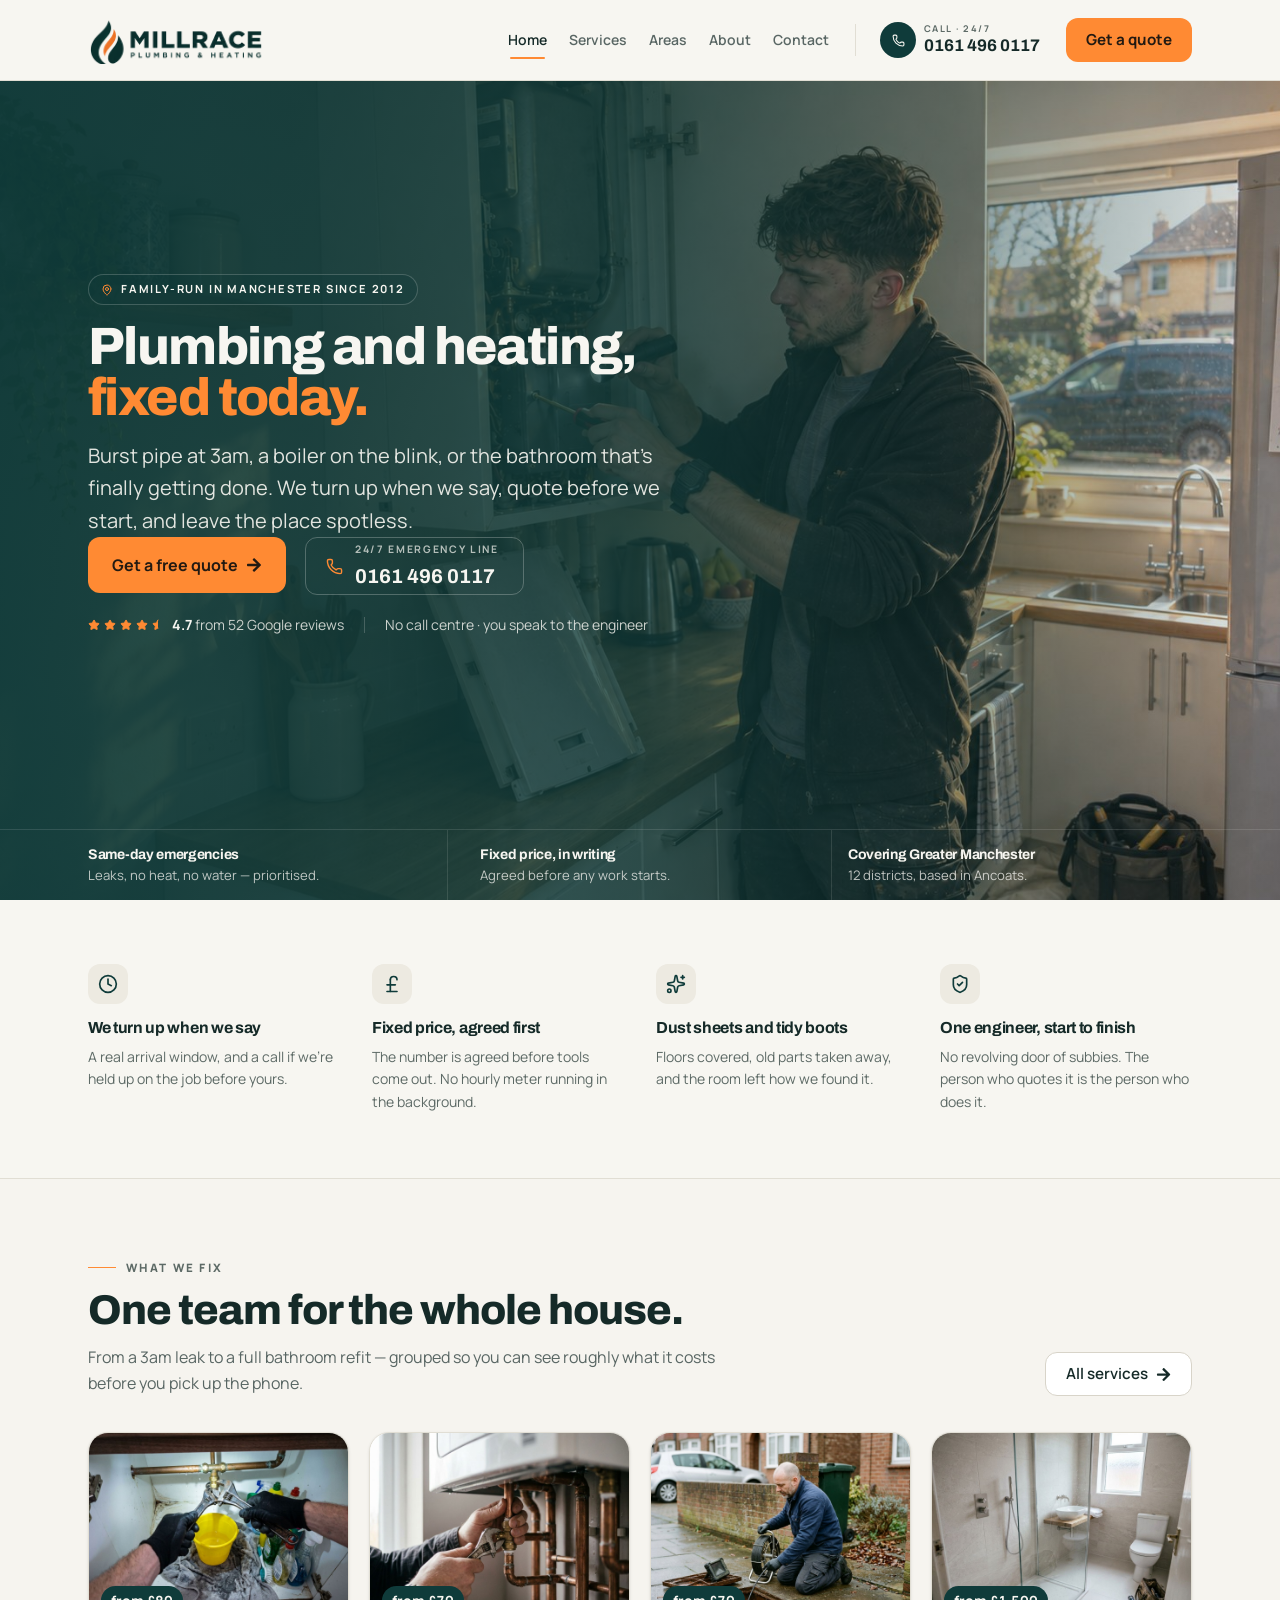
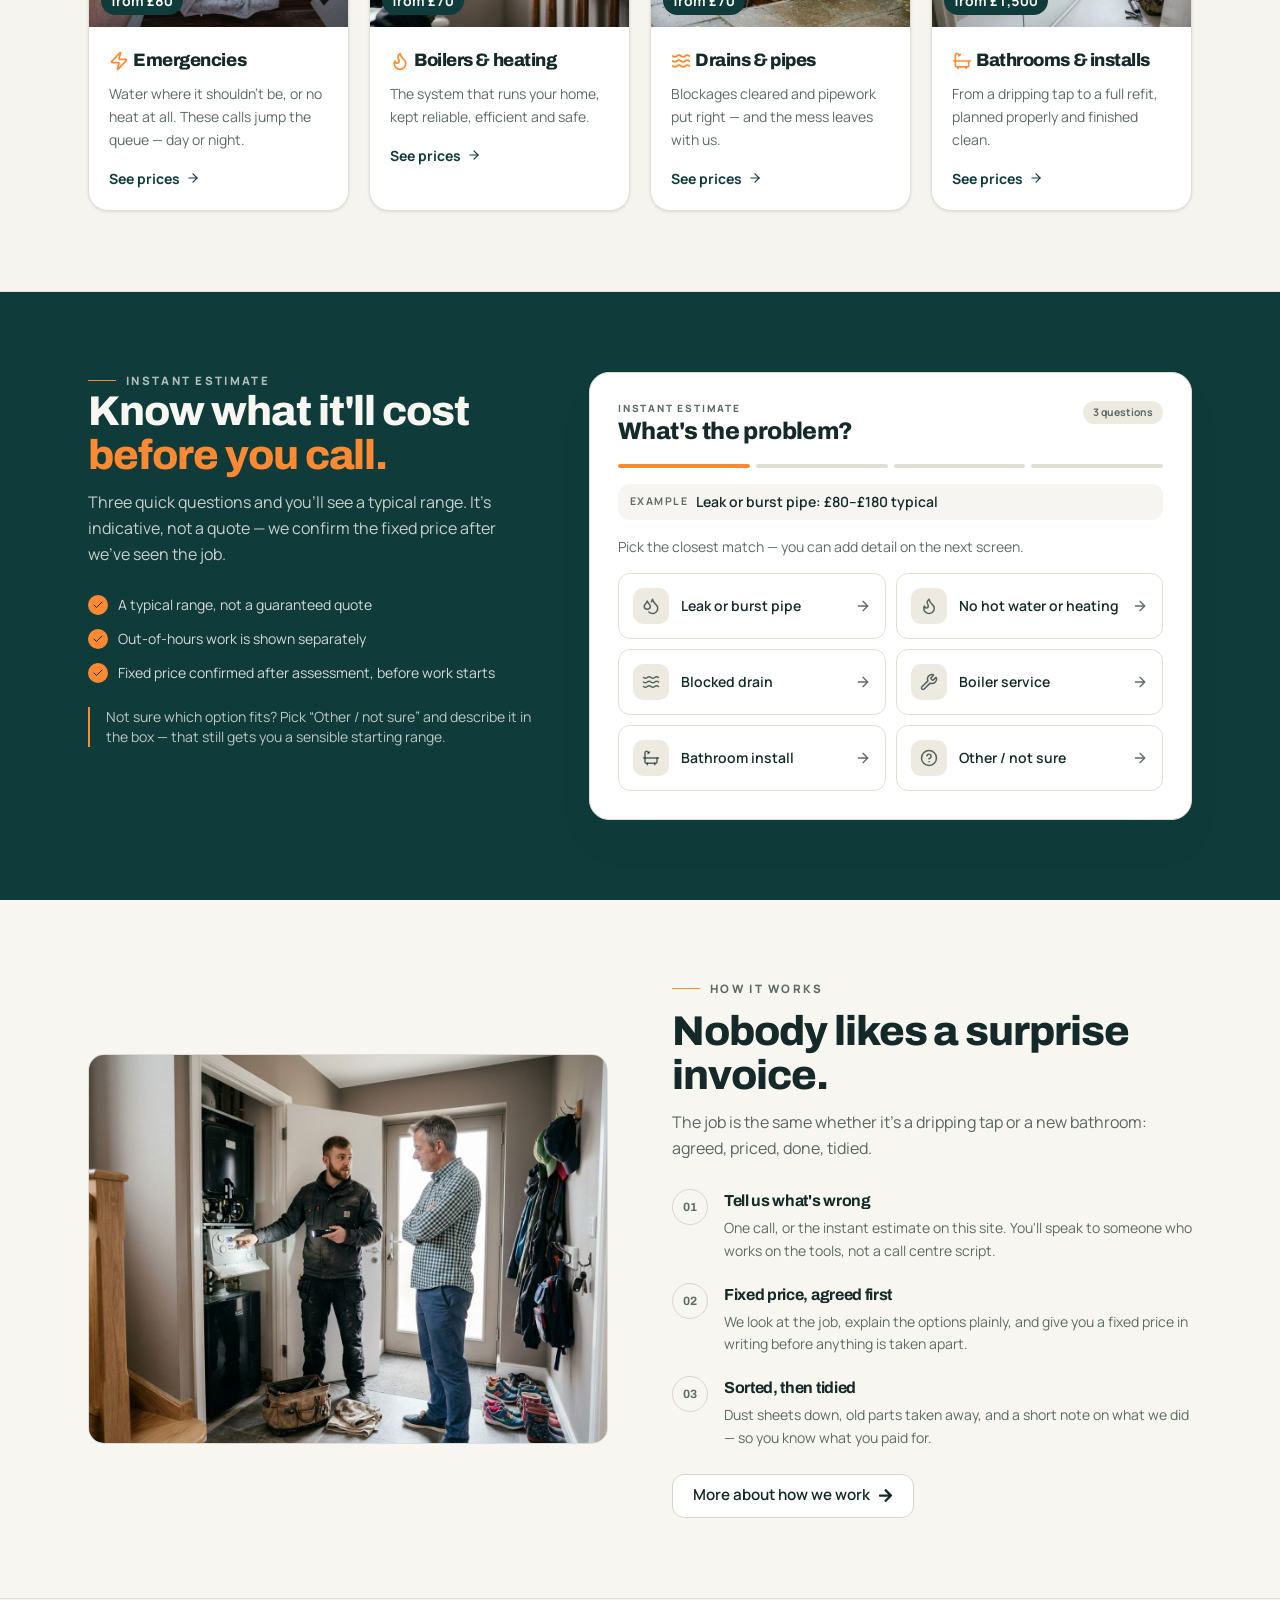
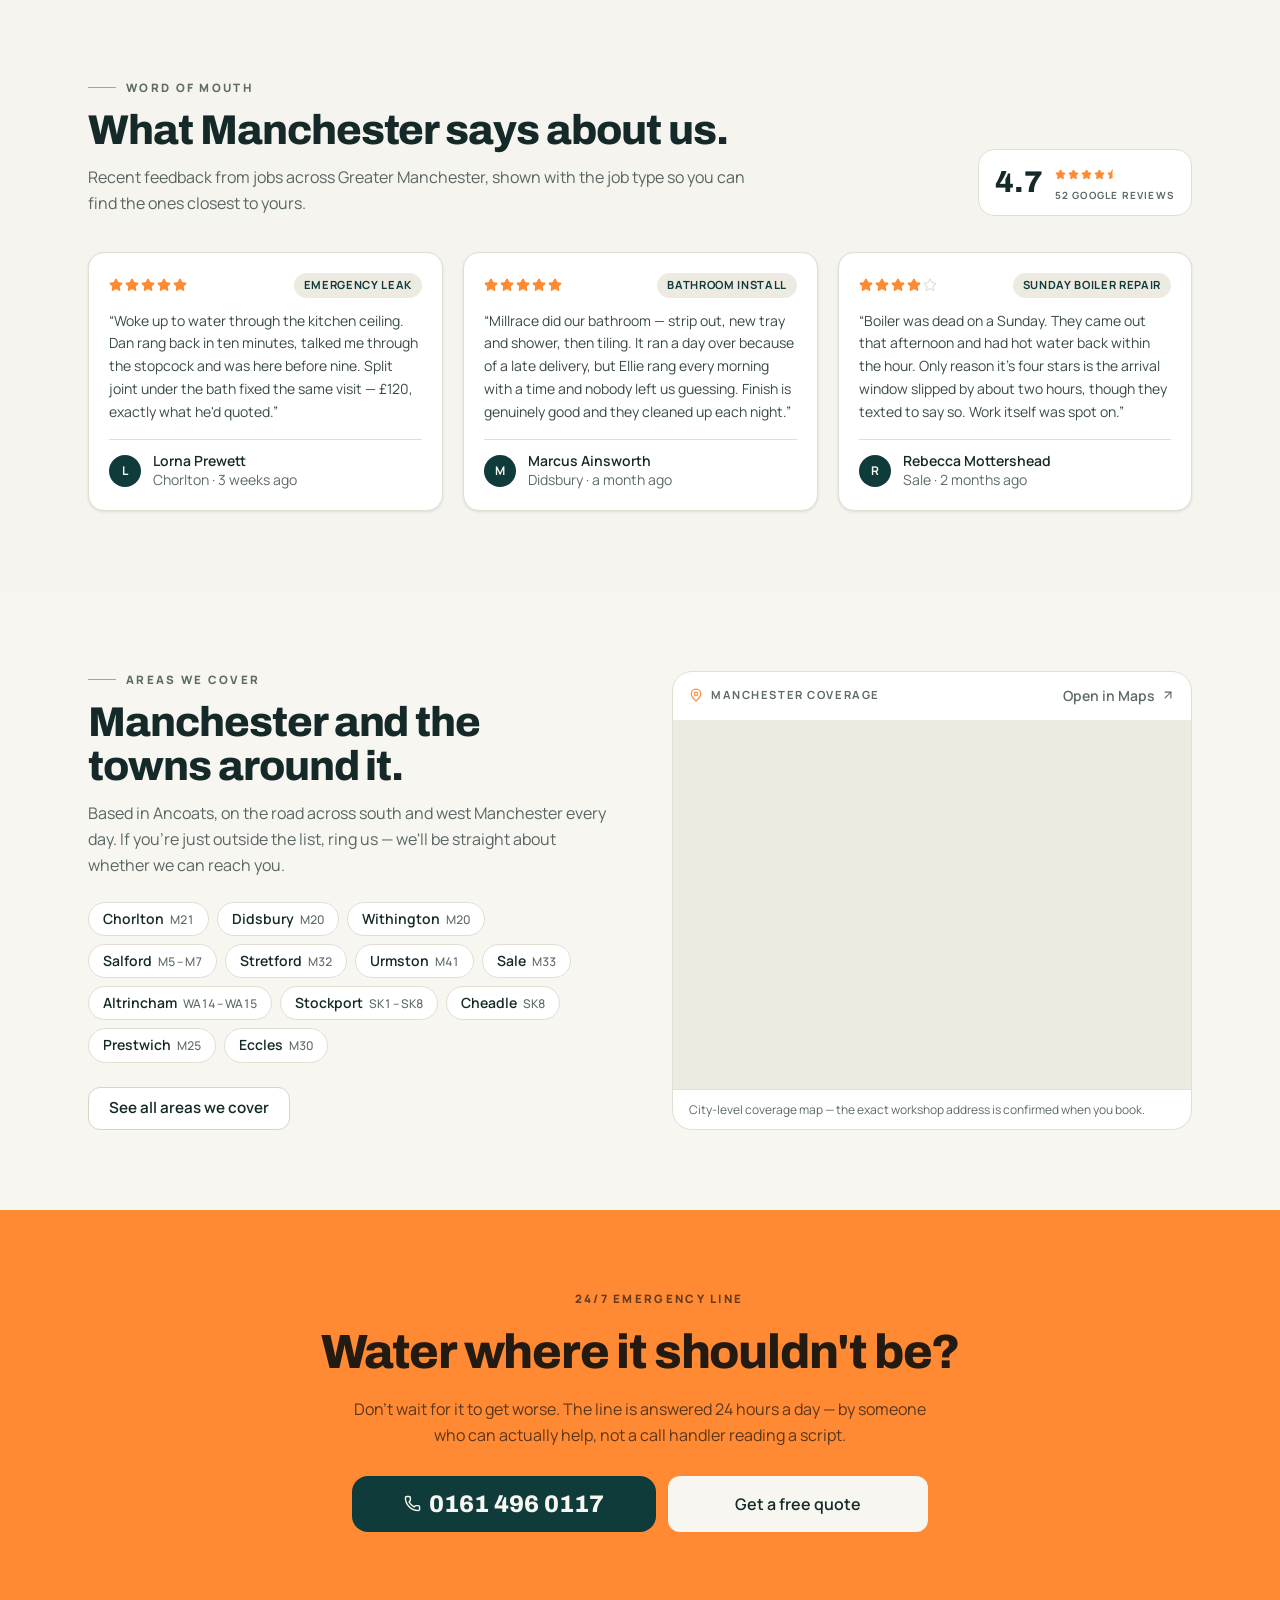
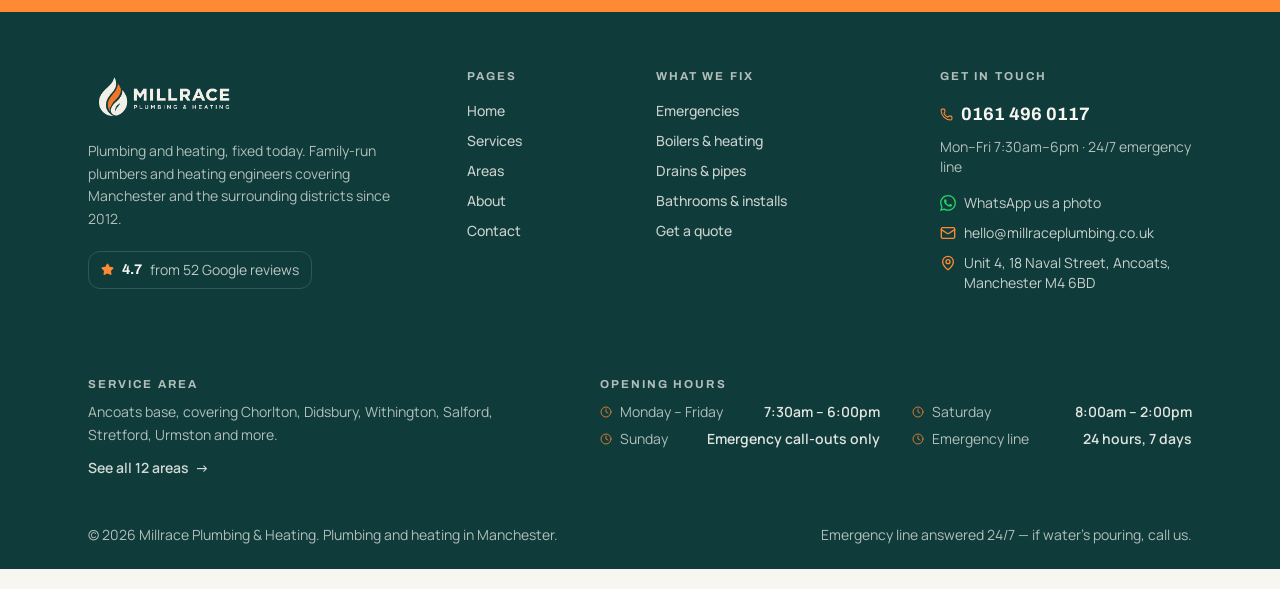
==== commit 3dd53892: "Milestone 5: home page rebuilt to match the original (machine-extracted copy; per-section text + pix" ====
--- a/index.html
+++ b/index.html
@@ -6,6 +6,8 @@
 <meta name='robots' content='max-image-preview:large' />
 <link rel="alternate" type="application/rss+xml" title="Millrace Plumbing &amp; Heating &raquo; Feed" href="feed/" />
 <link rel="alternate" type="application/rss+xml" title="Millrace Plumbing &amp; Heating &raquo; Comments Feed" href="comments/feed/" />
+
+
 <style id="wp-img-auto-sizes-contain-inline-css">
 img:is([sizes=auto i],[sizes^="auto," i]){contain-intrinsic-size:3000px 1500px}
 /*# sourceURL=wp-img-auto-sizes-contain-inline-css */
@@ -39,12 +41,12 @@
 .e-heading-base a, .e-paragraph-base a { all: unset; cursor: pointer; }.elementor :where(.e-svg-base) { width: var(--e-svg-width, 65px); height: var(--e-svg-height, 65px); }form[data-element_type="e-form"].form-state-success [data-element_type="e-form-success-message"],form[data-element_type="e-form"].form-state-error [data-element_type="e-form-error-message"]{ display: block; }.elementor-edit-mode [data-element_type="e-form-success-message"]:is(.elementor-element-editable, :has(.elementor-element-editable), :has(> .elementor-empty-view)),.elementor-edit-mode [data-element_type="e-form-error-message"]:is(.elementor-element-editable, :has(.elementor-element-editable), :has(> .elementor-empty-view)){ display: block; }.e-background-video { position: relative; overflow: hidden; }.e-background-video__media { position: absolute; inset: 0; width: 100%; height: 100%; object-fit: cover; pointer-events: none; z-index: 0; }.e-background-video__content { position: relative; z-index: 1; flex: 1 1 auto; }.elementor-edit-mode .e-background-video__content.e-atomic-element:has(> .elementor-empty-view) { display: flex; flex-direction: column; flex: 1 1 auto; min-height: 0; }.elementor-edit-mode .e-background-video__content.e-atomic-element:has(> .elementor-empty-view) > .elementor-empty-view.elementor-empty-view { position: relative; flex: 1 1 auto; min-height: 120px; height: auto; width: 100%; }.elementor-edit-mode .e-background-video__content.e-atomic-element:has(> .elementor-empty-view) > .elementor-empty-view > .elementor-first-add { position: absolute; inset: 0; width: 100%; height: 100%; }.e-background-video__controls { z-index: 2; }.e-background-video__play, .e-background-video__pause { appearance: none; -webkit-appearance: none; }.e-background-video.e-background-video--playing .e-background-video__play { display: none; }.e-background-video.e-background-video--paused .e-background-video__pause { display: none; }.e-background-video:not(.e-background-video--playing):not(.e-background-video--paused) .e-background-video__controls,.e-background-video:not(.e-background-video--playing):not(.e-background-video--paused) .e-background-video__play,.e-background-video:not(.e-background-video--playing):not(.e-background-video--paused) .e-background-video__pause { display: none; }.e-accordion-item-header-base { list-style: none; }.e-accordion-item-header-base::-webkit-details-marker { display: none; }.e-accordion-item-base { interpolate-size: allow-keywords; }.e-accordion-item-base::details-content {block-size: 0; overflow: hidden;transition: block-size .3s ease, content-visibility .3s ease allow-discrete;}.e-accordion-item-base[open]::details-content { block-size: auto; }.e-accordion-item-icon-base, .e-accordion-item-icon-open-base { --e-svg-width: auto; --e-svg-height: 100%; }:where(.e-accordion-item-icon-base, .e-accordion-item-icon-open-base) .e-svg-base { max-width: 100%; }.e-accordion-item-icon-base.e-accordion-item-icon-base .e-svg-base svg, .e-accordion-item-icon-open-base.e-accordion-item-icon-open-base .e-svg-base svg { width: auto !important; }.e-accordion-item-icon-base svg, .e-accordion-item-icon-open-base svg { transition: transform .3s ease; }.e-accordion-item-base:not([open]) > summary :is(.e-accordion-item-icon-base, .e-accordion-item-icon-open-base) svg { transform: rotate(var(--e-accordion-icon-rotation-closed)); }.e-accordion-item-base[open] > summary :is(.e-accordion-item-icon-base, .e-accordion-item-icon-open-base) svg { transform: rotate(var(--e-accordion-icon-rotation, 180deg)); }.e-accordion-item-header-base.e-accordion-item-header-base:has(> .e-accordion-item-icon-open-base) { display: grid; grid-template-columns: minmax(0, 1fr) auto; align-items: center; }.e-accordion-item-header-base:has(> .e-accordion-item-icon-open-base) > .e-accordion-item-title-base { grid-column: 1; grid-row: 1; }.e-accordion-item-header-base:has(> .e-accordion-item-icon-open-base) > :is(.e-accordion-item-icon-base, .e-accordion-item-icon-open-base) { grid-column: 2; grid-row: 1; }.e-accordion-item-base .e-accordion-item-icon-open-base.e-accordion-item-icon-open-base { visibility: hidden; }.e-accordion-item-base[open] > summary .e-accordion-item-icon-open-base { visibility: visible; }.e-accordion-item-base[open] > summary:has(.e-accordion-item-icon-open-base) .e-accordion-item-icon-base { visibility: hidden; }.e-list-item-marker-base { --e-svg-width: 0.6em; --e-svg-height: 0.6em; }:where(.e-list-item-marker-base) .e-svg-base { flex-shrink: 0; }.e-list-item-marker-base .e-svg-base svg { display: block; }
 /*# sourceURL=elementor-frontend-inline-css */
 </style>
-<link rel='stylesheet' id='elementor-post-5-css' href='wp-content/uploads/elementor/css/post-5.css?ver=1794644132' media='all' />
+<link rel='stylesheet' id='elementor-post-5-css' href='wp-content/uploads/elementor/css/post-5.css?ver=1794650186' media='all' />
 <link rel='stylesheet' id='widget-image-css' href='wp-content/plugins/elementor/assets/css/widget-image.min.css?ver=4.4.0' media='all' />
 <link rel='stylesheet' id='widget-heading-css' href='wp-content/plugins/elementor/assets/css/widget-heading.min.css?ver=4.4.0' media='all' />
-<link rel='stylesheet' id='elementor-post-6-css' href='wp-content/uploads/elementor/css/post-6.css?ver=1794644132' media='all' />
-<link rel='stylesheet' id='base-desktop-css' href='wp-content/uploads/elementor/css/base-desktop.css?ver=6af818a4e0bd5' media='all' />
-<link rel='stylesheet' id='base-mobile-css' href='wp-content/uploads/elementor/css/base-mobile.css?ver=6af818a4e0bd5' media='(max-width:767px)' />
+<link rel='stylesheet' id='elementor-post-6-css' href='wp-content/uploads/elementor/css/post-6.css?ver=1794650186' media='all' />
+<link rel='stylesheet' id='base-desktop-css' href='wp-content/uploads/elementor/css/base-desktop.css?ver=6af8304a9b07e' media='all' />
+<link rel='stylesheet' id='base-mobile-css' href='wp-content/uploads/elementor/css/base-mobile.css?ver=6af8304a9b07e' media='(max-width:767px)' />
 <link rel='stylesheet' id='elementor-gf-roboto-css' href='https://fonts.googleapis.com/css?family=Roboto:100,100italic,200,200italic,300,300italic,400,400italic,500,500italic,600,600italic,700,700italic,800,800italic,900,900italic&#038;display=swap' media='all' />
 <link rel='stylesheet' id='elementor-gf-robotoslab-css' href='https://fonts.googleapis.com/css?family=Roboto+Slab:100,100italic,200,200italic,300,300italic,400,400italic,500,500italic,600,600italic,700,700italic,800,800italic,900,900italic&#038;display=swap' media='all' />
 <link rel='stylesheet' id='elementor-gf-manrope-css' href='https://fonts.googleapis.com/css?family=Manrope:100,100italic,200,200italic,300,300italic,400,400italic,500,500italic,600,600italic,700,700italic,800,800italic,900,900italic&#038;display=swap' media='all' />
@@ -86,13 +88,20 @@
    ============================================================ */
 body{font-family:'Manrope',ui-sans-serif,system-ui,sans-serif;background:#f7f6f1;color:#152a28}
 h1,h2,h3,h4,h5{font-family:'Archivo',sans-serif}
-.mr-nav{display:flex;justify-content:flex-end;gap:32px;padding-top:13px;white-space:nowrap}
-.mr-nav a{font-family:'Manrope';font-weight:600;font-size:15px;color:#152a28;text-decoration:none}
-.mr-nav a:hover{color:#0f3b3a}
-.mr-nav a.mr-active{font-weight:700;border-bottom:2px solid #ff8a33;padding-bottom:7px}
-.mr-call small{display:block;letter-spacing:1.9px;font-size:10.5px;font-weight:700;color:#66766f;white-space:nowrap}
-.mr-call strong{display:block;font-size:16.5px;color:#152a28;font-weight:800;margin-top:1px;white-space:nowrap}
-.mr-badge{display:inline-block;border:1px solid rgba(247,246,241,.5);border-radius:999px;padding:9px 18px;letter-spacing:2.6px;font-size:11px;font-weight:700;color:#f7f6f1;font-family:'Manrope'}
+.mr-nav{display:flex;justify-content:flex-end;gap:2px;white-space:nowrap}
+.mr-nav a{font-family:'Manrope';font-weight:600;font-size:14px;line-height:1.43;color:rgba(21,42,40,0.7);text-decoration:none;padding:8px 10px;border-radius:10px}
+.mr-nav a:hover{color:rgba(21,42,40,0.9)}
+.mr-nav a.mr-active{color:#152a28;position:relative}
+.mr-nav a.mr-active::after{content:"";position:absolute;left:12px;right:12px;bottom:-1px;height:2px;background:#ff8a33;border-radius:2px}
+.mr-vdiv{display:block;width:1px;height:32px;background:#e1ded4;margin:0 auto}
+.mr-call{display:flex;align-items:center;gap:8px;padding:6px 8px;border-radius:12px;text-decoration:none}
+.mr-call:hover{background:rgba(237,234,225,0.55)}
+.mr-call-disc{flex:0 0 36px;width:36px;height:36px;border-radius:50%;background:#0f3b3a;color:#f7f6f1;display:inline-flex;align-items:center;justify-content:center}
+.mr-call-disc svg{width:13px;height:13px}
+.mr-call-stack{line-height:1}
+.mr-call small{display:block;text-transform:uppercase;letter-spacing:1.4848px;font-size:9.28px;font-weight:700;color:#5d6a66;white-space:nowrap}
+.mr-call strong{display:block;font-family:'Archivo';font-size:16.8px;line-height:21px;color:#152a28;font-weight:700;margin-top:2px;white-space:nowrap}
+.mr-badge{display:inline-block;background:rgba(15,59,58,0.3);border:1px solid rgba(247,246,241,0.2);border-radius:999px;padding:6px 12px;letter-spacing:1.792px;font-size:11.2px;font-weight:700;color:#f7f6f1;font-family:'Manrope'}
 .mr-stars{color:#ff8a33;letter-spacing:2.5px;font-size:15px}
 /* header column widths are set natively on the columns themselves (Column Width %) — no CSS needed */
 /* hero: the dark gradient over the photo is a normal background-overlay IMAGE set in the editor (media library: "Hero gradient overlay") — no CSS needed. Only the copy column width is pinned here. */
@@ -101,11 +110,10 @@
 @media (max-width: 767px){
   .mr-mhead-sec{display:block}
   .mr-header-sec{display:none}
-  .mr-badge{font-size:9.5px;letter-spacing:1.7px;padding:8px 12px}
 }
-/* M1 fixes round 2 */
-.mr-strip-sec > .elementor-container > .elementor-column:nth-child(2),
-.mr-strip-sec > .elementor-container > .elementor-column:nth-child(3){border-left:1px solid rgba(247,246,241,0.16)}
+/* facts strip dividers + column padding are native per-column settings (M5) */
+.mr-strip-sec > .e-con-inner > .e-con:nth-child(2),
+.mr-strip-sec > .e-con-inner > .e-con:nth-child(3){border-left:0}
 @media (max-width: 767px){
   .mr-mhead-sec > .elementor-container{display:flex;flex-wrap:nowrap;align-items:center}
   .mr-hero-sec .elementor-inner-section > .elementor-container{flex-direction:column}
@@ -117,7 +125,9 @@
 @media (max-width: 767px){ .mr-strip-sec{margin-top:0 !important} }
 
 /* M1 fixes round 4 */
-@media (max-width: 767px){ .mr-hero-sec{background-position:72% center !important} }
+.mr-hero-sec{background-position:68% center !important;position:relative}
+.mr-hero-sec::before{content:"";position:absolute;inset:0;background:linear-gradient(to right, rgba(15,59,58,0.95) 0%, rgba(15,59,58,0.78) 50%, rgba(15,59,58,0.1) 100%);pointer-events:none}
+.mr-hero-sec > .e-con-inner{position:relative;z-index:1}
 
 /* ================= M2 (full home page) ================= */
 h1,h2,h3,h4,h5{letter-spacing:-0.02em}
@@ -135,6 +145,22 @@
 /* header: border + sticky like the original; phone stack vertically centred */
 .mr-header-sec{border-bottom:1px solid #e1ded4;position:sticky;top:0;z-index:99}
 .mr-mhead-sec{border-bottom:1px solid #e1ded4;position:sticky;top:0;z-index:99}
+.mr-mbtn{display:flex;align-items:center;justify-content:center;width:40px;height:40px;border-radius:12px;margin-left:auto}
+.mr-mbtn svg{width:20px;height:20px}
+.mr-mbtn-tel{background:#ff8a33;color:#231a12}
+.mr-mbtn-menu{background:#fff;border:1px solid #d8d4c9;color:#152a28}
+@media (max-width:767px){
+  .mr-hero-sec > .e-con-inner{height:100%;align-items:center;justify-content:center !important}
+  .mr-hero-sec > .e-con-inner > .e-con{justify-content:center;align-self:center}
+  .mr-estimate-sec > .e-con-inner > .e-con, .mr-areas-sec > .e-con-inner > .e-con{padding-left:0 !important;padding-right:0 !important}
+  .mr-headrow-sec > .e-con-inner{gap:32px}
+  .mr-estimate-sec > .e-con-inner, .mr-areas-sec > .e-con-inner, .mr-footer1-sec > .e-con-inner, .mr-footer2-sec > .e-con-inner, .mr-footer3-sec > .e-con-inner{padding-left:16px !important;padding-right:16px !important}
+  .mr-hero-sec .elementor-widget-button .elementor-button{width:100%}
+  .mr-headrow-sec h2.elementor-heading-title, .mr-process-sec h2.elementor-heading-title, .mr-areas-sec h2.elementor-heading-title{letter-spacing:-0.75px !important}
+  .mr-hero-sec h1.elementor-heading-title{letter-spacing:-0.82px !important}
+  .mr-h2{letter-spacing:-0.75px}
+  .mr-cta-h2{letter-spacing:-0.8px}
+}
 /* Mobile drop-down menu: the section is hidden until the burger button's
    link makes it the page target. This CSS-only toggle needs no JavaScript,
    never appears on desktop, and drops the five normal page links below the
@@ -151,7 +177,6 @@
 }
 .mr-header-sec .elementor-inner-section > .elementor-container{align-items:center}
 .mr-header-sec .elementor-inner-section .elementor-column > .elementor-widget-wrap{padding-top:0;padding-bottom:0}
-.mr-call{line-height:1.18}
 /* hero: full first screen, content centred in the zone above the facts strip */
 .mr-hero-sec{display:flex;align-items:center;min-height:calc(100svh - 65px);padding-bottom:0}
 .mr-hero-sec > .elementor-container{width:100%}
@@ -164,17 +189,16 @@
 @media (min-width:640px) and (max-width:767px){ .mr-hero-sec{min-height:calc(100svh - 65px)} }
 /* facts strip: translucent strip INSIDE the hero on desktop, hidden on phones (original: hidden below 640px) */
 .mr-strip-sec{background:transparent}
-@media (max-width:639px){ .mr-strip-sec{display:none} }
+@media (max-width:639px){ .mr-strip-sec{display:none !important} }
 @media (min-width:640px){
-  .mr-strip-sec{border-top:1px solid rgba(247,246,241,0.16)}
-  .mr-strip-sec > .elementor-container > .elementor-column > .elementor-widget-wrap{padding:0 24px}
-  .mr-strip-sec > .elementor-container > .elementor-column:first-of-type > .elementor-widget-wrap{padding-left:24px}
+  .mr-strip-sec{border-top:1px solid rgba(247,246,241,0.12)}
 }
-/* the original site resets paragraph margins (Tailwind preflight); the theme does not, so do it here or every text block grows a stray bottom margin */
+/* the original site resets paragraph margins (Tailwind preflight); the theme does not, so do it here or every text block grows a stray bottom margin. HTML-widget paragraphs keep their own class-set top margins; only the bottom is zeroed (that is the preflight behaviour). */
 .elementor-widget-text-editor p{margin-top:0;margin-bottom:0}
+.elementor-widget-html p{margin-bottom:0}
 .elementor-widget-html h1,.elementor-widget-html h2,.elementor-widget-html h3,.elementor-widget-html h4,.elementor-widget-html h5,.elementor-widget-html h6{margin:0}
 /* eyebrow + shared bits */
-.mr-eyebrow{display:flex;align-items:center;gap:10px;font-family:'Manrope';font-size:11.5px;font-weight:800;letter-spacing:2.3px;text-transform:uppercase;color:#5d6a66;line-height:1.3;margin:0}
+.mr-eyebrow{display:flex;align-items:center;gap:10px;font-family:'Manrope';font-size:11.52px;font-weight:800;letter-spacing:2.304px;text-transform:uppercase;color:#5d6a66;line-height:1.5;margin:0}
 .mr-eyebrow::before{content:"";width:28px;height:1px;background:#ff8a33;flex:0 0 28px}
 .mr-eyebrow-dark{color:rgba(247,246,241,0.7)}
 .mr-eyebrow-center{justify-content:center}
@@ -183,24 +207,23 @@
 .mr-promise-icon{display:inline-flex;align-items:center;justify-content:center;width:40px;height:40px;border-radius:12px;background:#edeae1;color:#0f3b3a}
 .mr-promise-icon svg{width:20px;height:20px}
 /* services cards */
-/* service card colours/border/radius/shadow are set natively on each column. CSS only does two things the free editor has no control for: clipping the photo to the card's rounded corners, and the hover lift. */
-.mr-services-sec > .elementor-container > .elementor-column{overflow:hidden;transition:transform .25s ease, box-shadow .25s ease}
-.mr-services-sec > .elementor-container > .elementor-column:hover{transform:translateY(-2px);box-shadow:0 12px 24px -12px rgba(21,42,40,0.25)}
-.mr-services-sec .elementor-widget-wrap{padding:0}
+/* service card colours/border/radius/shadow are set natively on each column. CSS only does two things the free editor has no control for: clipping the photo to the card's rounded corners, and the hover state (orange border + deeper shadow, from the original). */
+.mr-services-sec > .e-con-inner > .e-con{overflow:hidden;transition:border-color .25s ease, box-shadow .25s ease}
+.mr-services-sec > .e-con-inner > .e-con:hover{border-color:#ff8a33;box-shadow:0 10px 15px -3px rgba(0,0,0,0.1),0 4px 6px -4px rgba(0,0,0,0.1)}
 .mr-card-img{position:relative;aspect-ratio:4/3;overflow:hidden}
 .mr-card-img img{width:100%;height:100%;object-fit:cover;display:block}
 .mr-price-badge{position:absolute;left:12px;bottom:12px;background:#0f3b3a;color:#f7f6f1;font-family:'Manrope';font-size:14px;font-weight:700;padding:4px 10px;border-radius:999px;font-variant-numeric:tabular-nums}
 .mr-card-body{padding:20px}
-.mr-card-title{display:flex;align-items:center;gap:8px}
-.mr-card-title svg{width:16px;height:16px;color:#ff8a33;flex:0 0 16px}
-.mr-card-title span{font-family:'Archivo';font-size:18px;font-weight:800;letter-spacing:-0.02em;color:#152a28}
-.mr-card-blurb{margin-top:8px;font-size:14px;line-height:1.625;color:#5d6a66}
+.mr-card-title{display:flex;align-items:center;gap:4px}
+.mr-card-title svg{width:20px;height:20px;color:#ff8a33;flex:0 0 20px}
+.mr-card-title span{font-family:'Archivo';font-size:18px;font-weight:800;line-height:1.55;letter-spacing:-0.45px;color:#152a28}
+.mr-card-blurb{margin:8px 0 0;font-size:14px;line-height:1.625;color:#5d6a66}
 .mr-card-link{margin-top:16px;display:inline-flex;align-items:center;gap:6px;font-size:14px;font-weight:700;color:#0f3b3a}
-.mr-card-link svg{width:16px;height:16px}
+.mr-card-link svg{width:14px;height:14px}
 /* estimate layout */
 /* estimate layout is native: column widths (38.6% / 61.4%) + section gap set on the elements */
-.mr-check-item{display:flex;align-items:flex-start;gap:10px;font-size:14px;color:rgba(247,246,241,0.85);line-height:1.5}
-.mr-check-disc{flex:0 0 20px;width:20px;height:20px;border-radius:50%;background:#ff8a33;color:#231a12;display:inline-flex;align-items:center;justify-content:center;margin-top:1px}
+.mr-check-item{display:flex;align-items:center;gap:10px;font-size:14px;color:rgba(247,246,241,0.85);line-height:1.43}
+.mr-check-disc{flex:0 0 20px;width:20px;height:20px;border-radius:50%;background:#ff8a33;color:#231a12;display:inline-flex;align-items:center;justify-content:center}
 .mr-check-disc svg{width:12px;height:12px}
 /* process */
 /* process layout is native on desktop (column widths + gap). On phones the original shows the words BEFORE the photo; classic columns cannot swap order natively, so this one rule flips the row on small screens. */
@@ -211,45 +234,48 @@
 /* review cards: layout, card colours, borders and padding are all native element settings */
 .mr-stars-row{display:inline-flex;align-items:center;gap:2px;color:#ff8a33}
 .mr-stars-row svg{width:14px;height:14px}
+.mr-stars-hero svg{width:12px;height:12px}
+.mr-stars-hero{gap:4px}
+.mr-stars-chip svg{width:11px;height:11px}
 .mr-stars-empty{color:#e1ded4}
-.mr-job-pill{background:#edeae1;color:#0f3b3a;font-size:11.2px;font-weight:700;letter-spacing:0.7px;text-transform:uppercase;padding:4px 10px;border-radius:999px;white-space:nowrap}
-.mr-rating-chip{display:inline-flex;align-items:center;gap:12px;background:#fff;border:1px solid #e1ded4;border-radius:16px;padding:12px 16px}
-.mr-rating-chip .mr-big{font-family:'Archivo';font-size:32px;font-weight:800;line-height:1;color:#152a28}
-.mr-rating-chip .mr-sub{display:block;margin-top:2px;font-size:10px;font-weight:700;letter-spacing:1.2px;color:#5d6a66;text-transform:uppercase}
+.mr-rev-top{display:flex;align-items:center;justify-content:space-between;gap:8px}
+.mr-job-pill{background:#edeae1;color:#0f3b3a;font-size:11.2px;font-weight:700;letter-spacing:0.672px;text-transform:uppercase;padding:4px 10px;border-radius:999px;white-space:nowrap}
+.mr-rating-chip{display:inline-flex;align-items:center;gap:12px;background:#fff;border:1px solid #e1ded4;border-radius:16px;padding:12px 16px;text-align:left}
+.mr-rating-chip .mr-big{font-family:'Archivo';font-size:30px;font-weight:800;line-height:1.2;color:#152a28}
+.mr-rating-chip .mr-sub{display:block;margin-top:2px;font-size:9.92px;font-weight:700;letter-spacing:1.1904px;color:#5d6a66;text-transform:uppercase}
 /* areas */
 /* areas layout is native: column widths (45.8% / 54.2%) + section gap set on the elements */
-.mr-chip{display:inline-flex;align-items:baseline;background:#fff;border:1px solid #e1ded4;border-radius:999px;padding:6px 14px;font-size:14px;font-weight:600;color:#152a28}
-.mr-chip small{margin-left:6px;font-size:12px;font-weight:500;color:#5d6a66;font-variant-numeric:tabular-nums}
+.mr-area-chips{display:flex;flex-wrap:wrap;gap:8px;list-style:none;margin:0;padding:0}
+.mr-area-chips li{display:inline-block;background:#fff;border:1px solid #e1ded4;border-radius:999px;padding:6px 14px;font-size:14px;font-weight:600;line-height:1.43;color:#152a28}
+.mr-area-chips li span{font-size:12px;font-weight:500;color:#5d6a66;font-variant-numeric:tabular-nums;margin-left:6px}
 .mr-map-card{background:#fff;border:1px solid #e1ded4;border-radius:20px;overflow:hidden;display:flex;flex-direction:column}
-.mr-map-head{display:flex;align-items:center;justify-content:space-between;gap:12px;padding:12px 16px;border-bottom:1px solid #e1ded4}
-.mr-map-head .mr-map-label{display:inline-flex;align-items:center;gap:8px;font-size:11.2px;font-weight:700;letter-spacing:1.4px;text-transform:uppercase;color:#5d6a66}
+.mr-map-head{display:flex;align-items:center;justify-content:space-between;gap:12px;padding:13px 16px 14px}
+.mr-map-head .mr-map-label{display:inline-flex;align-items:center;gap:8px;font-size:11.2px;font-weight:700;letter-spacing:1.568px;text-transform:uppercase;color:#5d6a66}
 .mr-map-head .mr-map-label svg{width:14px;height:14px;color:#ff8a33}
 .mr-map-head a{display:inline-flex;align-items:center;gap:6px;font-size:14px;font-weight:600;color:#5d6a66;text-decoration:none}
+.mr-map-head a:hover{color:#2b3d3b}
 .mr-map-head a svg{width:14px;height:14px}
 .mr-map-frame{position:relative;flex:1;min-height:256px;background:#edeae1}
 .mr-map-frame iframe{position:absolute;inset:0;width:100%;height:100%;border:0}
-.mr-map-foot{padding:10px 16px;border-top:1px solid #e1ded4;font-size:12px;line-height:1.5;color:#5d6a66}
-/* cta */
-.mr-cta-btns{max-width:576px;margin:0 auto;width:100%}
-.mr-cta-btns > .elementor-container{display:flex;gap:12px}
-.mr-cta-btns > .elementor-container > .elementor-column:nth-child(1){flex:1.08 1 0}
-.mr-cta-btns > .elementor-container > .elementor-column:nth-child(2){flex:0.92 1 0}
-@media (max-width:639px){ .mr-cta-btns > .elementor-container{flex-direction:column} }
+.mr-map-foot{margin:0;padding:10px 16px;border-top:1px solid #e1ded4;font-size:12px;line-height:1.625;color:#5d6a66}
+/* cta (button row layout is in the M5 block below with .mr-cta-btns) */
 /* footer */
-.mr-footer1-sec > .elementor-container{border-bottom:1px solid rgba(247,246,241,0.12)}
-.mr-footer2-sec > .elementor-container{border-bottom:1px solid rgba(247,246,241,0.12)}
-/* footer column widths are native column settings; columns stack on phones via their mobile width (100%) */
-.mr-foot-h{font-family:'Archivo';font-size:14px;font-weight:700;color:#fff}
-.mr-foot-links{list-style:none;margin:16px 0 0;padding:0}
-.mr-foot-links li{margin-bottom:10px}
-.mr-foot-links a{font-size:14px;font-weight:500;color:rgba(247,246,241,0.8);text-decoration:none}
+.mr-foot-h{font-family:'Archivo';font-size:11.52px;font-weight:700;letter-spacing:2.0736px;text-transform:uppercase;line-height:1.5;color:rgba(247,246,241,0.7);margin:0}
+.mr-foot-links{list-style:none;margin:16px 0 0;padding:0;font-size:14px;line-height:1.43}
+.mr-foot-links li{margin:0}
+.mr-foot-links li+li{margin-top:10px}
+.mr-foot-links li:last-child{margin-bottom:0}
+.mr-foot-links a{font-size:14px;font-weight:500;line-height:1.43;color:rgba(247,246,241,0.8);text-decoration:none}
 .mr-foot-links a:hover{color:#ff8a33}
+.mr-foot-blurb{max-width:320px}
+.mr-foot-areas-link{display:inline-flex;align-items:center;gap:6px;font-size:14px;font-weight:600;color:rgba(247,246,241,0.85);text-decoration:underline;text-underline-offset:2px}
+.mr-foot-areas-link:hover{color:#ff8a33}
 .mr-hours{display:grid;grid-template-columns:1fr 1fr;gap:6px 32px;margin-top:8px}
 .mr-hours .mr-hday{white-space:nowrap}
 @media (max-width:639px){ .mr-hours{grid-template-columns:1fr} }
 .mr-hours .mr-hrow{display:flex;align-items:flex-start;justify-content:space-between;gap:16px;font-size:14px}
 .mr-hours .mr-hday{display:inline-flex;align-items:center;gap:8px;color:rgba(247,246,241,0.7)}
-.mr-hours .mr-hday svg{width:14px;height:14px;color:rgba(255,138,51,0.8);flex:0 0 14px}
+.mr-hours .mr-hday svg{width:12px;height:12px;color:rgba(255,138,51,0.8);flex:0 0 12px}
 .mr-hours .mr-htime{font-weight:600;color:rgba(247,246,241,0.9);text-align:right}
 /* mobile action bar */
 .mr-mobilebar-sec .elementor-widget-wrap{padding:0}
@@ -263,27 +289,30 @@
   #mr-mobile-bar .mr-mb-call{background:#ff8a33;color:#231a12}
   #mr-mobile-bar .mr-mb-wa{background:#128c7e;color:#fff}
   #mr-mobile-bar .mr-mb-quote{background:#0f3b3a;color:#f7f6f1}
+  #mr-mobile-bar .mr-mb-wa span, #mr-mobile-bar .mr-mb-quote span{font-weight:700}
   #mr-mobile-bar a + a{border-left:1px solid rgba(247,246,241,0.12)}
 }
 /* quote tool (code-carried block) */
 .mr-quote{background:#fff;border:1px solid #e1ded4;border-radius:20px;box-shadow:0 24px 40px -18px rgba(15,59,58,0.25);padding:20px;font-family:'Manrope';color:#152a28}
 @media (min-width:768px){ .mr-quote{padding:28px} }
 .mr-q-head{display:flex;align-items:flex-start;justify-content:space-between;gap:16px}
-.mr-q-kicker{font-size:10px;font-weight:800;letter-spacing:1.8px;text-transform:uppercase;color:#5d6a66}
-.mr-q-title{margin-top:4px;font-family:'Archivo';font-size:20px;font-weight:800;letter-spacing:-0.02em;line-height:1.15}
+.mr-q-kicker{margin:0;font-size:10px;font-weight:800;letter-spacing:1.8px;text-transform:uppercase;color:#5d6a66;line-height:1.5}
+.mr-q-main{display:flex;flex-direction:column}
+.mr-q-r-label,.mr-q-r-meta,.mr-q-r-price,.mr-q-r-check,.mr-q-r-note,.mr-q-rather,.mr-q-sent-strip{margin-bottom:0}
+.mr-q-title{margin-top:4px;font-family:'Archivo';font-size:20px;font-weight:800;letter-spacing:-0.6px;line-height:1.333}
 @media (min-width:768px){ .mr-q-title{font-size:24px} }
 .mr-q-chip{flex:0 0 auto;background:#edeae1;border-radius:999px;padding:4px 10px;font-size:10.4px;font-weight:700;color:#5d6a66}
 .mr-q-progress{display:flex;gap:6px;margin-top:16px}
 .mr-q-progress span{flex:1;height:4px;border-radius:999px;background:#e1ded4}
 .mr-q-progress span.on{background:#ff8a33}
-.mr-q-example{margin-top:16px;display:flex;flex-wrap:wrap;align-items:center;gap:8px;background:#f2efe8;border-radius:12px;padding:8px 12px;font-size:14px}
-.mr-q-ex-label{font-size:10.6px;font-weight:700;letter-spacing:1.4px;text-transform:uppercase;color:#5d6a66}
+.mr-q-example{margin-top:16px;display:flex;flex-wrap:wrap;align-items:center;gap:8px;background:rgba(242,241,235,0.7);border-radius:12px;padding:8px 12px;font-size:14px;line-height:1.43}
+.mr-q-ex-label{font-size:10.56px;font-weight:700;letter-spacing:1.4784px;text-transform:uppercase;color:#5d6a66}
 .mr-q-ex-text{font-weight:600}
-.mr-q-para{margin-top:16px;font-size:14px;color:#5d6a66}
+.mr-q-para{margin:16px 0 0;font-size:14px;color:#5d6a66}
 .mr-q-grid{display:grid;gap:10px;margin-top:16px}
 @media (min-width:640px){ .mr-q-grid{grid-template-columns:1fr 1fr} .mr-q-grid.cols3{grid-template-columns:1fr 1fr 1fr} }
 .mr-q-opt{display:flex;align-items:center;gap:12px;width:100%;text-align:left;background:#fff;border:1px solid #e1ded4;border-radius:12px;padding:14px;cursor:pointer;font-family:'Manrope';transition:border-color .12s, background .12s}
-.mr-q-opt:hover{border-color:rgba(21,42,40,0.35);background:#faf9f5}
+.mr-q-opt:hover{border-color:rgba(21,42,40,0.35);background:#f2f1eb}
 .mr-q-opt .mr-q-disc{flex:0 0 36px;width:36px;height:36px;border-radius:10px;background:#edeae1;color:rgba(21,42,40,0.7);display:inline-flex;align-items:center;justify-content:center}
 .mr-q-opt .mr-q-disc svg{width:18px;height:18px}
 .mr-q-opt .mr-q-opt-label{flex:1;font-size:14px;font-weight:600;color:#152a28}
@@ -327,13 +356,12 @@
 .mr-q-again{margin-top:24px;background:transparent;border:1px solid #d8d4c9;border-radius:12px;height:40px;padding:0 16px;font-family:'Manrope';font-size:14px;font-weight:600;color:#152a28;cursor:pointer}
 /* M2 late overrides */
 .mr-badge{display:inline-flex;align-items:center;gap:8px}
-.mr-badge svg{width:14px;height:14px;color:#ff8a33;flex:0 0 14px}
+.mr-badge svg{width:12px;height:12px;color:#ff8a33;flex:0 0 12px}
 .mr-avatar{flex:0 0 32px;width:32px;height:32px;border-radius:50%;background:#0f3b3a;color:#f7f6f1;display:inline-flex;align-items:center;justify-content:center;font-size:12px;font-weight:700}
 .mr-foot-star{display:inline-flex;color:#ff8a33}
-.mr-foot-star svg{width:16px;height:16px}
+.mr-foot-star svg{width:13px;height:13px}
 @media (min-width:640px) and (max-width:767px){ .mr-strip-sec{margin-top:-71px !important} }
-.mr-areas-sec .elementor-column:nth-child(2) .elementor-widget-wrap{display:flex}
-.mr-areas-sec .elementor-column:nth-child(2) .elementor-widget-html{flex:1;display:flex}
+.mr-areas-sec > .e-con-inner > .e-con:nth-child(2) > .elementor-widget-html{flex:1;display:flex}
 .mr-map-card{flex:1}
 @media (max-width:767px){
   .mr-footer3-sec .elementor-inner-section > .elementor-container{display:flex;flex-direction:column;gap:8px}
@@ -341,64 +369,65 @@
 }
 /* footer legal row: two native columns (62% / 38%) */
 
-.mr-h2{font-family:Archivo,sans-serif;font-weight:800;font-size:41.6px;line-height:1.06;letter-spacing:-0.5px;margin:0}
+.mr-h2{font-family:Archivo,sans-serif;font-weight:800;font-size:41.6px;line-height:1.06;letter-spacing:-1.04px;margin:0}
 @media (max-width:767px){.mr-h2{font-size:30px}}
-.mr-cta-btns{display:flex;gap:12px;justify-content:center;flex-wrap:wrap;margin-top:32px}
-.mr-cta-btns a{display:inline-flex;align-items:center;gap:8px;border-radius:12px;padding:14px 22px;font-family:Archivo,sans-serif;font-weight:700;font-size:16px;line-height:1.2;text-decoration:none}
-.mr-cta-btns a svg{width:18px;height:18px;flex:none}
-.mr-cta-btns .b1{background:#0f3b3a;color:#f7f6f1}
-.mr-cta-btns .b2{border:2px solid rgba(21,42,40,.35);color:#152a28}
-@media (max-width:767px){.mr-cta-btns{flex-direction:column}.mr-cta-btns a{justify-content:center}}
+.mr-cta-h2{font-family:Archivo,sans-serif;font-weight:800;font-size:48px;line-height:1;letter-spacing:-1.2px;color:#231a12;text-align:center;margin:0}
+@media (max-width:767px){.mr-cta-h2{font-size:32px;line-height:1.05}}
+.mr-cta-btns{display:flex;gap:12px;justify-content:center;margin:0 auto;max-width:576px}
+.mr-cta-btns a{display:inline-flex;align-items:center;justify-content:center;gap:8px;text-decoration:none;box-sizing:border-box}
+.mr-cta-btns a svg{width:17px;height:17px;flex:none}
+.mr-cta-btns .b1{background:#0f3b3a;color:#f7f6f1;border-radius:16px;padding:0 20px;height:56px;width:304px;font-family:Archivo,sans-serif;font-weight:800;font-size:24px}
+.mr-cta-btns .b2{background:#f7f6f1;color:#152a28;border-radius:12px;padding:0 28px;height:56px;width:260px;font-family:Manrope,sans-serif;font-weight:600;font-size:16px}
+.mr-cta-btns .b2:hover{background:rgba(247,246,241,0.93)}
+@media (max-width:639px){.mr-cta-btns{flex-direction:column}.mr-cta-btns a{width:100%}}
 
 /* M2 content rules for generator markup */
 .mr-badge{white-space:nowrap}
 .mr-chips{display:flex;flex-wrap:wrap;gap:8px}
-.mr-review-text{margin-top:12px;font-size:14px;line-height:1.625;color:rgba(21,42,40,0.85)}
+.mr-review-text{margin:12px 0 0;font-size:14px;line-height:1.625;color:rgba(21,42,40,0.85)}
+.mr-rev-stack{display:inline-flex;flex-direction:column}
 .mr-review-meta{display:flex;align-items:center;gap:12px;margin-top:16px;border-top:1px solid #e1ded4;padding-top:12px}
-.mr-rev-name{font-weight:700;font-size:14px;color:#152a28}
-.mr-rev-sub{font-size:12px;color:#5d6a66}
-.mr-foot-contact{display:flex;gap:10px;align-items:flex-start;margin-top:12px;font-size:14px;line-height:1.5;color:rgba(247,246,241,0.8)}
-.mr-foot-contact svg{width:16px;height:16px;color:#ff8a33;flex:0 0 16px;margin-top:2px}
+.mr-rev-name{font-weight:600;font-size:14px;line-height:1.25;color:#152a28}
+.mr-rev-sub{font-size:14px;line-height:1.43;color:#5d6a66}
+.mr-foot-contact{display:flex;gap:8px;align-items:flex-start;font-size:14px;line-height:1.43;color:rgba(247,246,241,0.8)}
+.mr-foot-contact + .mr-foot-contact{margin-top:10px}
+.mr-foot-contact .mr-fc-ic{display:inline-flex;flex:0 0 16px;width:16px;height:16px;color:#ff8a33;margin-top:2px}
+.mr-foot-contact .mr-fc-ic svg{width:16px;height:16px}
+.mr-foot-contact .mr-fc-wa{color:#25d366}
 .mr-foot-contact a{color:inherit;text-decoration:none}
-.mr-foot-rating{display:flex;align-items:center;gap:8px}
-.mr-foot-rate{font-family:Archivo,sans-serif;font-weight:800;font-size:15px;color:#f7f6f1}
-.mr-foot-sub{font-size:12px;color:rgba(247,246,241,0.55)}
-.mr-foot-num{display:inline-flex;align-items:center;gap:8px;font-family:Archivo,sans-serif;font-size:20px;font-weight:800;color:#ff8a33;text-decoration:none}
-.mr-foot-num svg{width:18px;height:18px}
+.mr-foot-contact a:hover{color:#ff8a33}
+.mr-foot-rating{display:inline-flex;align-items:center;gap:8px;border:1px solid rgba(247,246,241,0.15);border-radius:12px;padding:8px 12px}
+.mr-foot-rate{font-family:Archivo,sans-serif;font-weight:700;font-size:14px;line-height:1.43;color:#f7f6f1}
+.mr-foot-sub{font-size:14px;line-height:1.43;color:rgba(247,246,241,0.75)}
+.mr-foot-num{display:inline-flex;align-items:center;gap:8px;font-family:Archivo,sans-serif;font-size:18px;font-weight:700;line-height:1.55;color:#f7f6f1;text-decoration:none}
+.mr-foot-num svg{width:13px;height:13px;color:#ff8a33;flex:0 0 13px}
+.mr-foot-num:hover{color:#ff8a33}
 
 </style>
 	<meta name="viewport" content="width=device-width, initial-scale=1.0, viewport-fit=cover" /></head>
 <body class="home wp-singular page-template page-template-elementor_canvas page page-id-6 wp-embed-responsive wp-theme-hello-elementor hello-elementor-default elementor-default elementor-template-canvas elementor-kit-5 elementor-page elementor-page-6">
 			<div data-elementor-type="wp-page" data-elementor-id="6" class="elementor elementor-6">
-				<div class="elementor-element elementor-element-f41f805 e-flex e-con-boxed mr-header-sec e-con e-parent" data-id="f41f805" data-element_type="container" data-e-type="container" data-settings="{&quot;background_background&quot;:&quot;classic&quot;}">
-					<div class="e-con-inner">
-		<div class="elementor-element elementor-element-60260fb e-flex e-con-full e-con e-child" data-id="60260fb" data-element_type="container" data-e-type="container">
-				<div class="elementor-element elementor-element-a1b9f83 elementor-widget elementor-widget-image" data-id="a1b9f83" data-element_type="widget" data-e-type="widget" data-widget_type="image.default">
+				<div class="elementor-element elementor-element-1689751 e-flex e-con-boxed mr-header-sec mr-inset e-con e-parent" data-id="1689751" data-element_type="container" data-e-type="container" data-settings="{&quot;background_background&quot;:&quot;classic&quot;}">
+					<div class="e-con-inner">
+		<div class="elementor-element elementor-element-5329d48 e-flex e-con-full e-con e-child" data-id="5329d48" data-element_type="container" data-e-type="container">
+				<div class="elementor-element elementor-element-6a853e0 elementor-widget elementor-widget-image" data-id="6a853e0" data-element_type="widget" data-e-type="widget" data-widget_type="image.default">
 															<img fetchpriority="high" decoding="async" width="740" height="200" src="wp-content/uploads/2026/11/logo-header.png" class="attachment-full size-full wp-image-18" alt="Millrace Plumbing &amp; Heating logo" srcset="wp-content/uploads/2026/11/logo-header.png 740w, wp-content/uploads/2026/11/logo-header-300x81.png 300w" sizes="(max-width: 740px) 100vw, 740px" />															</div>
 				</div>
-		<div class="elementor-element elementor-element-bd05e54 e-flex e-con-full e-con e-child" data-id="bd05e54" data-element_type="container" data-e-type="container">
-				<div class="elementor-element elementor-element-51ec92b elementor-widget elementor-widget-text-editor" data-id="51ec92b" data-element_type="widget" data-e-type="widget" data-widget_type="text-editor.default">
-									<nav class="mr-nav"><a class="mr-active" href="/">Home</a><a href="/services/">Services</a><a href="/areas/">Areas</a><a href="/about/">About</a><a href="/contact/">Contact</a></nav>								</div>
-				</div>
-		<div class="elementor-element elementor-element-774906b e-flex e-con-full e-con e-child" data-id="774906b" data-element_type="container" data-e-type="container">
-		<div class="elementor-element elementor-element-25403c2 e-flex e-con-full e-con e-child" data-id="25403c2" data-element_type="container" data-e-type="container">
-		<div class="elementor-element elementor-element-73c1874 e-flex e-con-full e-con e-child" data-id="73c1874" data-element_type="container" data-e-type="container">
-				<div class="elementor-element elementor-element-5930799 elementor-view-stacked elementor-shape-circle elementor-widget elementor-widget-icon" data-id="5930799" data-element_type="widget" data-e-type="widget" data-widget_type="icon.default">
-							<div class="elementor-icon-wrapper">
-			<div class="elementor-icon">
-			<svg aria-hidden="true" class="e-font-icon-svg e-fas-phone-alt" viewBox="0 0 512 512" xmlns="http://www.w3.org/2000/svg"><path d="M497.39 361.8l-112-48a24 24 0 0 0-28 6.9l-49.6 60.6A370.66 370.66 0 0 1 130.6 204.11l60.6-49.6a23.94 23.94 0 0 0 6.9-28l-48-112A24.16 24.16 0 0 0 122.6.61l-104 24A24 24 0 0 0 0 48c0 256.5 207.9 464 464 464a24 24 0 0 0 23.4-18.6l24-104a24.29 24.29 0 0 0-14.01-27.6z"></path></svg>			</div>
-		</div>
-						</div>
-				</div>
-		<div class="elementor-element elementor-element-af87a90 e-flex e-con-full e-con e-child" data-id="af87a90" data-element_type="container" data-e-type="container">
-				<div class="elementor-element elementor-element-654383b elementor-widget elementor-widget-text-editor" data-id="654383b" data-element_type="widget" data-e-type="widget" data-widget_type="text-editor.default">
-									<div class="mr-call"><small>CALL &middot; 24/7</small><strong>0161 496 0117</strong></div>								</div>
-				</div>
-				</div>
-				</div>
-		<div class="elementor-element elementor-element-ff25a15 e-flex e-con-full e-con e-child" data-id="ff25a15" data-element_type="container" data-e-type="container">
-				<div class="elementor-element elementor-element-1e6a8e6 elementor-align-right elementor-widget elementor-widget-button" data-id="1e6a8e6" data-element_type="widget" data-e-type="widget" data-widget_type="button.default">
-										<a class="elementor-button elementor-button-link elementor-size-sm" href="/contact/">
+		<div class="elementor-element elementor-element-e519a7a e-flex e-con-full e-con e-child" data-id="e519a7a" data-element_type="container" data-e-type="container">
+				<div class="elementor-element elementor-element-26396f1 elementor-widget elementor-widget-text-editor" data-id="26396f1" data-element_type="widget" data-e-type="widget" data-widget_type="text-editor.default">
+									<nav class="mr-nav"><a class="mr-active" href="/">Home</a><a href="/services">Services</a><a href="/areas">Areas</a><a href="/about">About</a><a href="/contact">Contact</a></nav>								</div>
+				</div>
+		<div class="elementor-element elementor-element-a122d28 e-flex e-con-full e-con e-child" data-id="a122d28" data-element_type="container" data-e-type="container">
+				<div class="elementor-element elementor-element-b96cf26 elementor-widget elementor-widget-html" data-id="b96cf26" data-element_type="widget" data-e-type="widget" data-widget_type="html.default">
+					<span class="mr-vdiv"></span>				</div>
+				</div>
+		<div class="elementor-element elementor-element-b3527cc e-flex e-con-full e-con e-child" data-id="b3527cc" data-element_type="container" data-e-type="container">
+				<div class="elementor-element elementor-element-945ff68 elementor-widget elementor-widget-html" data-id="945ff68" data-element_type="widget" data-e-type="widget" data-widget_type="html.default">
+					<a class="mr-call" href="tel:+441614960117"><span class="mr-call-disc"><svg xmlns="http://www.w3.org/2000/svg" viewBox="0 0 24 24" fill="none" stroke="currentColor" stroke-width="2" stroke-linecap="round" stroke-linejoin="round"><path d="M13.832 16.568a1 1 0 0 0 1.213-.303l.355-.465A2 2 0 0 1 17 15h3a2 2 0 0 1 2 2v3a2 2 0 0 1-2 2A18 18 0 0 1 2 4a2 2 0 0 1 2-2h3a2 2 0 0 1 2 2v3a2 2 0 0 1-.8 1.6l-.468.351a1 1 0 0 0-.292 1.233 14 14 0 0 0 6.392 6.384"/></svg></span><span class="mr-call-stack"><small>Call &middot; 24/7</small><strong>0161 496 0117</strong></span></a>				</div>
+				</div>
+		<div class="elementor-element elementor-element-1e43363 e-flex e-con-full e-con e-child" data-id="1e43363" data-element_type="container" data-e-type="container">
+				<div class="elementor-element elementor-element-3df961c elementor-align-right elementor-widget elementor-widget-button" data-id="3df961c" data-element_type="widget" data-e-type="widget" data-widget_type="button.default">
+										<a class="elementor-button elementor-button-link elementor-size-sm" href="/contact#quote-form">
 						<span class="elementor-button-content-wrapper">
 									<span class="elementor-button-text">Get a quote</span>
 					</span>
@@ -407,202 +436,194 @@
 				</div>
 					</div>
 				</div>
-				<section class="elementor-section elementor-top-section elementor-element elementor-element-fd4f6dd elementor-section-boxed mr-mhead-sec elementor-section-height-default elementor-section-height-default" data-id="fd4f6dd" data-element_type="section" data-e-type="section" id="mr-mobile-header" data-settings="{&quot;background_background&quot;:&quot;classic&quot;}">
+				<section class="elementor-section elementor-top-section elementor-element elementor-element-8977b33 elementor-section-boxed mr-mhead-sec elementor-section-height-default elementor-section-height-default" data-id="8977b33" data-element_type="section" data-e-type="section" id="mr-mobile-header" data-settings="{&quot;background_background&quot;:&quot;classic&quot;}">
 						<div class="elementor-container elementor-column-gap-no">
-					<div class="elementor-column elementor-col-66 elementor-top-column elementor-element elementor-element-352edf8" data-id="352edf8" data-element_type="column" data-e-type="column">
+					<div class="elementor-column elementor-col-70 elementor-top-column elementor-element elementor-element-545a34a" data-id="545a34a" data-element_type="column" data-e-type="column">
 			<div class="elementor-widget-wrap elementor-element-populated">
-						<div class="elementor-element elementor-element-a5ab0ef elementor-widget elementor-widget-image" data-id="a5ab0ef" data-element_type="widget" data-e-type="widget" data-widget_type="image.default">
+						<div class="elementor-element elementor-element-2d4b20a elementor-widget elementor-widget-image" data-id="2d4b20a" data-element_type="widget" data-e-type="widget" data-widget_type="image.default">
 															<img fetchpriority="high" decoding="async" width="740" height="200" src="wp-content/uploads/2026/11/logo-header.png" class="attachment-full size-full wp-image-18" alt="Millrace Plumbing &amp; Heating logo" srcset="wp-content/uploads/2026/11/logo-header.png 740w, wp-content/uploads/2026/11/logo-header-300x81.png 300w" sizes="(max-width: 740px) 100vw, 740px" />															</div>
 					</div>
 		</div>
-				<div class="elementor-column elementor-col-17 elementor-top-column elementor-element elementor-element-ebd4744" data-id="ebd4744" data-element_type="column" data-e-type="column">
+				<div class="elementor-column elementor-col-15 elementor-top-column elementor-element elementor-element-c4fa6da" data-id="c4fa6da" data-element_type="column" data-e-type="column">
 			<div class="elementor-widget-wrap elementor-element-populated">
-						<div class="elementor-element elementor-element-1511b91 elementor-align-right elementor-widget elementor-widget-button" data-id="1511b91" data-element_type="widget" data-e-type="widget" data-widget_type="button.default">
-										<a class="elementor-button elementor-button-link elementor-size-sm" href="tel:+441614960117">
+						<div class="elementor-element elementor-element-31c75f0 elementor-widget elementor-widget-html" data-id="31c75f0" data-element_type="widget" data-e-type="widget" data-widget_type="html.default">
+					<a class="mr-mbtn mr-mbtn-tel" href="tel:+441614960117" aria-label="Call Millrace"><svg xmlns="http://www.w3.org/2000/svg" width="24" height="24" viewBox="0 0 24 24" fill="none" stroke="currentColor" stroke-width="2.5" stroke-linecap="round" stroke-linejoin="round" aria-hidden="true"><path d="M13.832 16.568a1 1 0 0 0 1.213-.303l.355-.465A2 2 0 0 1 17 15h3a2 2 0 0 1 2 2v3a2 2 0 0 1-2 2A18 18 0 0 1 2 4a2 2 0 0 1 2-2h3a2 2 0 0 1 2 2v3a2 2 0 0 1-.8 1.6l-.468.351a1 1 0 0 0-.292 1.233 14 14 0 0 0 6.392 6.384"></path></svg></a>				</div>
+					</div>
+		</div>
+				<div class="elementor-column elementor-col-15 elementor-top-column elementor-element elementor-element-237c4a6" data-id="237c4a6" data-element_type="column" data-e-type="column">
+			<div class="elementor-widget-wrap elementor-element-populated">
+						<div class="elementor-element elementor-element-f708ee1 elementor-widget elementor-widget-html" data-id="f708ee1" data-element_type="widget" data-e-type="widget" id="mr-burger-button" data-widget_type="html.default">
+					<a class="mr-mbtn mr-mbtn-menu" href="#mr-mobile-menu" aria-label="Open menu"><svg xmlns="http://www.w3.org/2000/svg" width="24" height="24" viewBox="0 0 24 24" fill="none" stroke="currentColor" stroke-width="2" stroke-linecap="round" stroke-linejoin="round" aria-hidden="true"><path d="M4 5h16"></path><path d="M4 12h16"></path><path d="M4 19h16"></path></svg></a>				</div>
+					</div>
+		</div>
+					</div>
+		</section>
+		<div class="elementor-element elementor-element-df73924 e-flex e-con-boxed mr-mmenu-sec e-con e-parent" data-id="df73924" data-element_type="container" data-e-type="container" id="mr-mobile-menu" data-settings="{&quot;background_background&quot;:&quot;classic&quot;}">
+					<div class="e-con-inner">
+		<div class="elementor-element elementor-element-7da4588 e-flex e-con-full e-con e-child" data-id="7da4588" data-element_type="container" data-e-type="container">
+				<div class="elementor-element elementor-element-f42af01 elementor-widget elementor-widget-text-editor" data-id="f42af01" data-element_type="widget" data-e-type="widget" data-widget_type="text-editor.default">
+									<nav class="mr-mnav" aria-label="Mobile navigation"><a class="mr-mnav-active" href="/" aria-current="page">Home</a><a href="/services/">Services</a><a href="/areas/">Areas</a><a href="/about/">About</a><a href="/contact/">Contact</a><a class="mr-mnav-close" href="#mr-mobile-header">Close menu</a></nav>								</div>
+				</div>
+					</div>
+				</div>
+		<div class="elementor-element elementor-element-3237d7e e-flex e-con-boxed mr-hero-sec mr-inset e-con e-parent" data-id="3237d7e" data-element_type="container" data-e-type="container" data-settings="{&quot;background_background&quot;:&quot;classic&quot;}">
+					<div class="e-con-inner">
+		<div class="elementor-element elementor-element-2da1d4a e-flex e-con-full e-con e-child" data-id="2da1d4a" data-element_type="container" data-e-type="container">
+				<div class="elementor-element elementor-element-5934bf8 elementor-widget elementor-widget-html" data-id="5934bf8" data-element_type="widget" data-e-type="widget" data-widget_type="html.default">
+					<span class="mr-badge"><svg xmlns="http://www.w3.org/2000/svg" viewBox="0 0 24 24" fill="none" stroke="currentColor" stroke-width="2" stroke-linecap="round" stroke-linejoin="round"><path d="M20 10c0 4.993-5.539 10.193-7.399 11.799a1 1 0 0 1-1.202 0C9.539 20.193 4 14.993 4 10a8 8 0 0 1 16 0"/><circle cx="12" cy="10" r="3"/></svg> FAMILY-RUN IN MANCHESTER SINCE 2012</span>				</div>
+				<div class="elementor-element elementor-element-1a3f9f5 elementor-widget elementor-widget-heading" data-id="1a3f9f5" data-element_type="widget" data-e-type="widget" data-widget_type="heading.default">
+					<h1 class="elementor-heading-title elementor-size-default">Plumbing and heating,<br><span style="color:#ff8a33">fixed today.</span></h1>				</div>
+				<div class="elementor-element elementor-element-bec3b66 elementor-widget elementor-widget-text-editor" data-id="bec3b66" data-element_type="widget" data-e-type="widget" data-widget_type="text-editor.default">
+									<div style="max-width:576px"><p>Burst pipe at 3am, a boiler on the blink, or the bathroom that&#39;s finally getting done. We turn up when we say, quote before we start, and leave the place spotless.</p></div>								</div>
+		<div class="elementor-element elementor-element-b6518bf e-flex e-con-full e-con e-child" data-id="b6518bf" data-element_type="container" data-e-type="container">
+		<div class="elementor-element elementor-element-eceda53 e-flex e-con-full e-con e-child" data-id="eceda53" data-element_type="container" data-e-type="container">
+				<div class="elementor-element elementor-element-708a3b6 elementor-widget elementor-widget-button" data-id="708a3b6" data-element_type="widget" data-e-type="widget" data-widget_type="button.default">
+										<a class="elementor-button elementor-button-link elementor-size-sm" href="/contact#quote-form">
 						<span class="elementor-button-content-wrapper">
 						<span class="elementor-button-icon">
-				<svg aria-hidden="true" class="e-font-icon-svg e-fas-phone-alt" viewBox="0 0 512 512" xmlns="http://www.w3.org/2000/svg"><path d="M497.39 361.8l-112-48a24 24 0 0 0-28 6.9l-49.6 60.6A370.66 370.66 0 0 1 130.6 204.11l60.6-49.6a23.94 23.94 0 0 0 6.9-28l-48-112A24.16 24.16 0 0 0 122.6.61l-104 24A24 24 0 0 0 0 48c0 256.5 207.9 464 464 464a24 24 0 0 0 23.4-18.6l24-104a24.29 24.29 0 0 0-14.01-27.6z"></path></svg>			</span>
-								</span>
-					</a>
-								</div>
-					</div>
-		</div>
-				<div class="elementor-column elementor-col-17 elementor-top-column elementor-element elementor-element-300411d" data-id="300411d" data-element_type="column" data-e-type="column">
-			<div class="elementor-widget-wrap elementor-element-populated">
-						<div class="elementor-element elementor-element-54b61ac elementor-align-right elementor-widget elementor-widget-button" data-id="54b61ac" data-element_type="widget" data-e-type="widget" id="mr-burger-button" data-widget_type="button.default">
-										<a class="elementor-button elementor-button-link elementor-size-sm" href="#mr-mobile-menu">
-						<span class="elementor-button-content-wrapper">
-						<span class="elementor-button-icon">
-				<svg aria-hidden="true" class="e-font-icon-svg e-fas-bars" viewBox="0 0 448 512" xmlns="http://www.w3.org/2000/svg"><path d="M16 132h416c8.837 0 16-7.163 16-16V76c0-8.837-7.163-16-16-16H16C7.163 60 0 67.163 0 76v40c0 8.837 7.163 16 16 16zm0 160h416c8.837 0 16-7.163 16-16v-40c0-8.837-7.163-16-16-16H16c-8.837 0-16 7.163-16 16v40c0 8.837 7.163 16 16 16zm0 160h416c8.837 0 16-7.163 16-16v-40c0-8.837-7.163-16-16-16H16c-8.837 0-16 7.163-16 16v40c0 8.837 7.163 16 16 16z"></path></svg>			</span>
-								</span>
-					</a>
-								</div>
-					</div>
-		</div>
-					</div>
-		</section>
-		<div class="elementor-element elementor-element-b1d3a03 e-flex e-con-boxed mr-mmenu-sec e-con e-parent" data-id="b1d3a03" data-element_type="container" data-e-type="container" id="mr-mobile-menu" data-settings="{&quot;background_background&quot;:&quot;classic&quot;}">
-					<div class="e-con-inner">
-		<div class="elementor-element elementor-element-bf30dd8 e-flex e-con-full e-con e-child" data-id="bf30dd8" data-element_type="container" data-e-type="container">
-				<div class="elementor-element elementor-element-4d86bf0 elementor-widget elementor-widget-text-editor" data-id="4d86bf0" data-element_type="widget" data-e-type="widget" data-widget_type="text-editor.default">
-									<nav class="mr-mnav" aria-label="Mobile navigation"><a class="mr-mnav-active" href="/" aria-current="page">Home</a><a href="/services/">Services</a><a href="/areas/">Areas</a><a href="/about/">About</a><a href="/contact/">Contact</a><a class="mr-mnav-close" href="#mr-mobile-header">Close menu</a></nav>								</div>
-				</div>
-					</div>
-				</div>
-		<div class="elementor-element elementor-element-2c167fb e-flex e-con-boxed mr-hero-sec mr-inset e-con e-parent" data-id="2c167fb" data-element_type="container" data-e-type="container" data-settings="{&quot;background_background&quot;:&quot;classic&quot;}">
-					<div class="e-con-inner">
-		<div class="elementor-element elementor-element-ae0a5ad e-flex e-con-full e-con e-child" data-id="ae0a5ad" data-element_type="container" data-e-type="container">
-				<div class="elementor-element elementor-element-51efd9d elementor-widget elementor-widget-html" data-id="51efd9d" data-element_type="widget" data-e-type="widget" data-widget_type="html.default">
-					<span class="mr-badge"><svg xmlns="http://www.w3.org/2000/svg" viewBox="0 0 24 24" fill="none" stroke="currentColor" stroke-width="2" stroke-linecap="round" stroke-linejoin="round"><path d="M20 10c0 4.993-5.539 10.193-7.399 11.799a1 1 0 0 1-1.202 0C9.539 20.193 4 14.993 4 10a8 8 0 0 1 16 0"/><circle cx="12" cy="10" r="3"/></svg> FAMILY-RUN IN MANCHESTER SINCE 2012</span>				</div>
-				<div class="elementor-element elementor-element-46c6701 elementor-widget elementor-widget-heading" data-id="46c6701" data-element_type="widget" data-e-type="widget" data-widget_type="heading.default">
-					<h1 class="elementor-heading-title elementor-size-default">Plumbing and heating,<br><span style="color:#ff8a33">fixed today.</span></h1>				</div>
-				<div class="elementor-element elementor-element-9c6453a elementor-widget elementor-widget-text-editor" data-id="9c6453a" data-element_type="widget" data-e-type="widget" data-widget_type="text-editor.default">
-									<div style="max-width:576px"><p>Burst pipe at 3am, a boiler on the blink, or the bathroom that&rsquo;s finally getting done. We turn up when we say, quote before we start, and leave the place spotless.</p></div>								</div>
-		<div class="elementor-element elementor-element-fd0fb36 e-flex e-con-full e-con e-child" data-id="fd0fb36" data-element_type="container" data-e-type="container">
-		<div class="elementor-element elementor-element-e429b5b e-flex e-con-full e-con e-child" data-id="e429b5b" data-element_type="container" data-e-type="container">
-				<div class="elementor-element elementor-element-74ed84f elementor-widget elementor-widget-button" data-id="74ed84f" data-element_type="widget" data-e-type="widget" data-widget_type="button.default">
-										<a class="elementor-button elementor-button-link elementor-size-sm" href="/contact/">
-						<span class="elementor-button-content-wrapper">
-									<span class="elementor-button-text">Get a free quote &#8594;</span>
+				<svg aria-hidden="true" class="e-font-icon-svg e-fas-arrow-right" viewBox="0 0 448 512" xmlns="http://www.w3.org/2000/svg"><path d="M190.5 66.9l22.2-22.2c9.4-9.4 24.6-9.4 33.9 0L441 239c9.4 9.4 9.4 24.6 0 33.9L246.6 467.3c-9.4 9.4-24.6 9.4-33.9 0l-22.2-22.2c-9.5-9.5-9.3-25 .4-34.3L311.4 296H24c-13.3 0-24-10.7-24-24v-32c0-13.3 10.7-24 24-24h287.4L190.9 101.2c-9.8-9.3-10-24.8-.4-34.3z"></path></svg>			</span>
+									<span class="elementor-button-text">Get a free quote</span>
 					</span>
 					</a>
 								</div>
 				</div>
-		<div class="elementor-element elementor-element-471fb5b e-flex e-con-full e-con e-child" data-id="471fb5b" data-element_type="container" data-e-type="container">
-				<div class="elementor-element elementor-element-4cfa648 elementor-widget elementor-widget-html" data-id="4cfa648" data-element_type="widget" data-e-type="widget" data-widget_type="html.default">
-					<a href="tel:+441614960117" style="display:flex;align-items:center;gap:13px;text-decoration:none"><span style="color:#ff8a33;display:inline-flex;width:20px;height:20px"><svg xmlns="http://www.w3.org/2000/svg" viewBox="0 0 24 24" fill="none" stroke="currentColor" stroke-width="2" stroke-linecap="round" stroke-linejoin="round"><path d="M13.832 16.568a1 1 0 0 0 1.213-.303l.355-.465A2 2 0 0 1 17 15h3a2 2 0 0 1 2 2v3a2 2 0 0 1-2 2A18 18 0 0 1 2 4a2 2 0 0 1 2-2h3a2 2 0 0 1 2 2v3a2 2 0 0 1-.8 1.6l-.468.351a1 1 0 0 0-.292 1.233 14 14 0 0 0 6.392 6.384"/></svg></span><span><span style="display:block;letter-spacing:2.2px;font-size:10.5px;font-weight:700;color:rgba(247,246,241,0.7)">24/7 EMERGENCY LINE</span><span style="display:block;font-size:20px;font-weight:800;color:#f7f6f1;font-family:Archivo;line-height:1.2">0161 496 0117</span></span></a>				</div>
+		<div class="elementor-element elementor-element-74dcda9 e-flex e-con-full e-con e-child" data-id="74dcda9" data-element_type="container" data-e-type="container">
+				<div class="elementor-element elementor-element-0573e89 elementor-widget elementor-widget-html" data-id="0573e89" data-element_type="widget" data-e-type="widget" data-widget_type="html.default">
+					<a href="tel:+441614960117" style="display:flex;align-items:center;gap:12px;text-decoration:none"><span style="color:#ff8a33;display:inline-flex;width:17px;height:17px"><svg xmlns="http://www.w3.org/2000/svg" viewBox="0 0 24 24" fill="none" stroke="currentColor" stroke-width="2" stroke-linecap="round" stroke-linejoin="round"><path d="M13.832 16.568a1 1 0 0 0 1.213-.303l.355-.465A2 2 0 0 1 17 15h3a2 2 0 0 1 2 2v3a2 2 0 0 1-2 2A18 18 0 0 1 2 4a2 2 0 0 1 2-2h3a2 2 0 0 1 2 2v3a2 2 0 0 1-.8 1.6l-.468.351a1 1 0 0 0-.292 1.233 14 14 0 0 0 6.392 6.384"/></svg></span><span><span style="display:block;letter-spacing:1.664px;font-size:10.4px;font-weight:700;color:rgba(247,246,241,0.7)">24/7 EMERGENCY LINE</span><span style="display:block;font-size:20px;font-weight:700;color:#f7f6f1;font-family:Archivo;line-height:1.4;margin-top:4px">0161 496 0117</span></span></a>				</div>
 				</div>
 				</div>
 				<div class="elementor-element elementor-element-7e2ecb3 elementor-widget elementor-widget-html" data-id="7e2ecb3" data-element_type="widget" data-e-type="widget" data-widget_type="html.default">
-					<div style="font-family:Manrope,sans-serif;font-size:14px;font-weight:400;line-height:1.43;color:rgba(247,246,241,0.85)"><span style="display:inline-flex;align-items:center;gap:20px;flex-wrap:wrap"><span style="display:inline-flex;align-items:center;gap:8px"><span class="mr-stars-row"><svg xmlns="http://www.w3.org/2000/svg" viewBox="0 0 24 24" fill="currentColor" stroke="currentColor" stroke-width="2" stroke-linecap="round" stroke-linejoin="round"><path d="M11.525 2.295a.53.53 0 0 1 .95 0l2.31 4.679a2.123 2.123 0 0 0 1.595 1.16l5.166.756a.53.53 0 0 1 .294.904l-3.736 3.638a2.123 2.123 0 0 0-.611 1.878l.882 5.14a.53.53 0 0 1-.771.56l-4.618-2.428a2.122 2.122 0 0 0-1.973 0L6.396 21.01a.53.53 0 0 1-.77-.56l.881-5.139a2.122 2.122 0 0 0-.611-1.879L2.16 9.795a.53.53 0 0 1 .294-.906l5.165-.755a2.122 2.122 0 0 0 1.597-1.16z"/></svg><svg xmlns="http://www.w3.org/2000/svg" viewBox="0 0 24 24" fill="currentColor" stroke="currentColor" stroke-width="2" stroke-linecap="round" stroke-linejoin="round"><path d="M11.525 2.295a.53.53 0 0 1 .95 0l2.31 4.679a2.123 2.123 0 0 0 1.595 1.16l5.166.756a.53.53 0 0 1 .294.904l-3.736 3.638a2.123 2.123 0 0 0-.611 1.878l.882 5.14a.53.53 0 0 1-.771.56l-4.618-2.428a2.122 2.122 0 0 0-1.973 0L6.396 21.01a.53.53 0 0 1-.77-.56l.881-5.139a2.122 2.122 0 0 0-.611-1.879L2.16 9.795a.53.53 0 0 1 .294-.906l5.165-.755a2.122 2.122 0 0 0 1.597-1.16z"/></svg><svg xmlns="http://www.w3.org/2000/svg" viewBox="0 0 24 24" fill="currentColor" stroke="currentColor" stroke-width="2" stroke-linecap="round" stroke-linejoin="round"><path d="M11.525 2.295a.53.53 0 0 1 .95 0l2.31 4.679a2.123 2.123 0 0 0 1.595 1.16l5.166.756a.53.53 0 0 1 .294.904l-3.736 3.638a2.123 2.123 0 0 0-.611 1.878l.882 5.14a.53.53 0 0 1-.771.56l-4.618-2.428a2.122 2.122 0 0 0-1.973 0L6.396 21.01a.53.53 0 0 1-.77-.56l.881-5.139a2.122 2.122 0 0 0-.611-1.879L2.16 9.795a.53.53 0 0 1 .294-.906l5.165-.755a2.122 2.122 0 0 0 1.597-1.16z"/></svg><svg xmlns="http://www.w3.org/2000/svg" viewBox="0 0 24 24" fill="currentColor" stroke="currentColor" stroke-width="2" stroke-linecap="round" stroke-linejoin="round"><path d="M11.525 2.295a.53.53 0 0 1 .95 0l2.31 4.679a2.123 2.123 0 0 0 1.595 1.16l5.166.756a.53.53 0 0 1 .294.904l-3.736 3.638a2.123 2.123 0 0 0-.611 1.878l.882 5.14a.53.53 0 0 1-.771.56l-4.618-2.428a2.122 2.122 0 0 0-1.973 0L6.396 21.01a.53.53 0 0 1-.77-.56l.881-5.139a2.122 2.122 0 0 0-.611-1.879L2.16 9.795a.53.53 0 0 1 .294-.906l5.165-.755a2.122 2.122 0 0 0 1.597-1.16z"/></svg><svg xmlns="http://www.w3.org/2000/svg" viewBox="0 0 24 24" fill="currentColor" stroke="currentColor" stroke-width="2" stroke-linecap="round" stroke-linejoin="round"><path d="M12 18.338a2.1 2.1 0 0 0-.987.244L6.396 21.01a.53.53 0 0 1-.77-.56l.881-5.139a2.12 2.12 0 0 0-.611-1.879L2.16 9.795a.53.53 0 0 1 .294-.906l5.165-.755a2.12 2.12 0 0 0 1.597-1.16l2.309-4.679A.53.53 0 0 1 12 2"/></svg></span><span><strong style="font-weight:700">4.7</strong> from 52 Google reviews</span></span><span style="width:1px;height:16px;background:rgba(247,246,241,0.2)"></span><span>No call centre &middot; you speak to the engineer</span></span></div>				</div>
-				</div>
-		<div class="elementor-element elementor-element-e3341e8 e-flex e-con-full e-con e-child" data-id="e3341e8" data-element_type="container" data-e-type="container">
-				</div>
-					</div>
-				</div>
-		<div class="elementor-element elementor-element-aa22e04 e-flex e-con-boxed mr-strip-sec e-con e-parent" data-id="aa22e04" data-element_type="container" data-e-type="container">
-					<div class="e-con-inner">
-		<div class="elementor-element elementor-element-2a2e81f e-flex e-con-full e-con e-child" data-id="2a2e81f" data-element_type="container" data-e-type="container">
-				<div class="elementor-element elementor-element-bd19a6a elementor-widget elementor-widget-heading" data-id="bd19a6a" data-element_type="widget" data-e-type="widget" data-widget_type="heading.default">
+					<div style="font-family:Manrope,sans-serif;font-size:14px;font-weight:400;line-height:1.43;color:rgba(247,246,241,0.85)"><span style="display:inline-flex;align-items:center;gap:20px;flex-wrap:wrap"><span style="display:inline-flex;align-items:center;gap:8px"><span class="mr-stars-row mr-stars-hero"><svg xmlns="http://www.w3.org/2000/svg" viewBox="0 0 24 24" fill="currentColor" stroke="currentColor" stroke-width="2" stroke-linecap="round" stroke-linejoin="round"><path d="M11.525 2.295a.53.53 0 0 1 .95 0l2.31 4.679a2.123 2.123 0 0 0 1.595 1.16l5.166.756a.53.53 0 0 1 .294.904l-3.736 3.638a2.123 2.123 0 0 0-.611 1.878l.882 5.14a.53.53 0 0 1-.771.56l-4.618-2.428a2.122 2.122 0 0 0-1.973 0L6.396 21.01a.53.53 0 0 1-.77-.56l.881-5.139a2.122 2.122 0 0 0-.611-1.879L2.16 9.795a.53.53 0 0 1 .294-.906l5.165-.755a2.122 2.122 0 0 0 1.597-1.16z"/></svg><svg xmlns="http://www.w3.org/2000/svg" viewBox="0 0 24 24" fill="currentColor" stroke="currentColor" stroke-width="2" stroke-linecap="round" stroke-linejoin="round"><path d="M11.525 2.295a.53.53 0 0 1 .95 0l2.31 4.679a2.123 2.123 0 0 0 1.595 1.16l5.166.756a.53.53 0 0 1 .294.904l-3.736 3.638a2.123 2.123 0 0 0-.611 1.878l.882 5.14a.53.53 0 0 1-.771.56l-4.618-2.428a2.122 2.122 0 0 0-1.973 0L6.396 21.01a.53.53 0 0 1-.77-.56l.881-5.139a2.122 2.122 0 0 0-.611-1.879L2.16 9.795a.53.53 0 0 1 .294-.906l5.165-.755a2.122 2.122 0 0 0 1.597-1.16z"/></svg><svg xmlns="http://www.w3.org/2000/svg" viewBox="0 0 24 24" fill="currentColor" stroke="currentColor" stroke-width="2" stroke-linecap="round" stroke-linejoin="round"><path d="M11.525 2.295a.53.53 0 0 1 .95 0l2.31 4.679a2.123 2.123 0 0 0 1.595 1.16l5.166.756a.53.53 0 0 1 .294.904l-3.736 3.638a2.123 2.123 0 0 0-.611 1.878l.882 5.14a.53.53 0 0 1-.771.56l-4.618-2.428a2.122 2.122 0 0 0-1.973 0L6.396 21.01a.53.53 0 0 1-.77-.56l.881-5.139a2.122 2.122 0 0 0-.611-1.879L2.16 9.795a.53.53 0 0 1 .294-.906l5.165-.755a2.122 2.122 0 0 0 1.597-1.16z"/></svg><svg xmlns="http://www.w3.org/2000/svg" viewBox="0 0 24 24" fill="currentColor" stroke="currentColor" stroke-width="2" stroke-linecap="round" stroke-linejoin="round"><path d="M11.525 2.295a.53.53 0 0 1 .95 0l2.31 4.679a2.123 2.123 0 0 0 1.595 1.16l5.166.756a.53.53 0 0 1 .294.904l-3.736 3.638a2.123 2.123 0 0 0-.611 1.878l.882 5.14a.53.53 0 0 1-.771.56l-4.618-2.428a2.122 2.122 0 0 0-1.973 0L6.396 21.01a.53.53 0 0 1-.77-.56l.881-5.139a2.122 2.122 0 0 0-.611-1.879L2.16 9.795a.53.53 0 0 1 .294-.906l5.165-.755a2.122 2.122 0 0 0 1.597-1.16z"/></svg><svg xmlns="http://www.w3.org/2000/svg" viewBox="0 0 24 24" fill="currentColor" stroke="currentColor" stroke-width="2" stroke-linecap="round" stroke-linejoin="round"><path d="M12 18.338a2.1 2.1 0 0 0-.987.244L6.396 21.01a.53.53 0 0 1-.77-.56l.881-5.139a2.12 2.12 0 0 0-.611-1.879L2.16 9.795a.53.53 0 0 1 .294-.906l5.165-.755a2.12 2.12 0 0 0 1.597-1.16l2.309-4.679A.53.53 0 0 1 12 2"/></svg></span><span><strong style="font-weight:700;color:#f7f6f1">4.7</strong> <span style="color:rgba(247,246,241,0.8)">from 52 Google reviews</span></span></span><span style="width:1px;height:16px;background:rgba(247,246,241,0.2)"></span><span style="color:rgba(247,246,241,0.8)">No call centre &middot; you speak to the engineer</span></span></div>				</div>
+				</div>
+		<div class="elementor-element elementor-element-bd0741d e-flex e-con-full e-con e-child" data-id="bd0741d" data-element_type="container" data-e-type="container">
+				</div>
+					</div>
+				</div>
+		<div class="elementor-element elementor-element-c627888 e-flex e-con-boxed mr-strip-sec e-con e-parent" data-id="c627888" data-element_type="container" data-e-type="container">
+					<div class="e-con-inner">
+		<div class="elementor-element elementor-element-df43950 e-flex e-con-full e-con e-child" data-id="df43950" data-element_type="container" data-e-type="container">
+				<div class="elementor-element elementor-element-7c2eab8 elementor-widget elementor-widget-heading" data-id="7c2eab8" data-element_type="widget" data-e-type="widget" data-widget_type="heading.default">
 					<h3 class="elementor-heading-title elementor-size-default">Same-day emergencies</h3>				</div>
-				<div class="elementor-element elementor-element-7eea545 elementor-widget elementor-widget-text-editor" data-id="7eea545" data-element_type="widget" data-e-type="widget" data-widget_type="text-editor.default">
+				<div class="elementor-element elementor-element-023a218 elementor-widget elementor-widget-text-editor" data-id="023a218" data-element_type="widget" data-e-type="widget" data-widget_type="text-editor.default">
 									<p>Leaks, no heat, no water — prioritised.</p>								</div>
 				</div>
-		<div class="elementor-element elementor-element-1f00a8c e-flex e-con-full e-con e-child" data-id="1f00a8c" data-element_type="container" data-e-type="container">
-				<div class="elementor-element elementor-element-dbe420d elementor-widget elementor-widget-heading" data-id="dbe420d" data-element_type="widget" data-e-type="widget" data-widget_type="heading.default">
+		<div class="elementor-element elementor-element-4476322 e-flex e-con-full e-con e-child" data-id="4476322" data-element_type="container" data-e-type="container">
+				<div class="elementor-element elementor-element-77b7be6 elementor-widget elementor-widget-heading" data-id="77b7be6" data-element_type="widget" data-e-type="widget" data-widget_type="heading.default">
 					<h3 class="elementor-heading-title elementor-size-default">Fixed price, in writing</h3>				</div>
-				<div class="elementor-element elementor-element-a9b3399 elementor-widget elementor-widget-text-editor" data-id="a9b3399" data-element_type="widget" data-e-type="widget" data-widget_type="text-editor.default">
+				<div class="elementor-element elementor-element-a48dd5c elementor-widget elementor-widget-text-editor" data-id="a48dd5c" data-element_type="widget" data-e-type="widget" data-widget_type="text-editor.default">
 									<p>Agreed before any work starts.</p>								</div>
 				</div>
-		<div class="elementor-element elementor-element-d7ea3c6 e-flex e-con-full e-con e-child" data-id="d7ea3c6" data-element_type="container" data-e-type="container">
-				<div class="elementor-element elementor-element-8d8c8db elementor-widget elementor-widget-heading" data-id="8d8c8db" data-element_type="widget" data-e-type="widget" data-widget_type="heading.default">
+		<div class="elementor-element elementor-element-c5c4392 e-flex e-con-full e-con e-child" data-id="c5c4392" data-element_type="container" data-e-type="container">
+				<div class="elementor-element elementor-element-ad3514a elementor-widget elementor-widget-heading" data-id="ad3514a" data-element_type="widget" data-e-type="widget" data-widget_type="heading.default">
 					<h3 class="elementor-heading-title elementor-size-default">Covering Greater Manchester</h3>				</div>
-				<div class="elementor-element elementor-element-cf7fc57 elementor-widget elementor-widget-text-editor" data-id="cf7fc57" data-element_type="widget" data-e-type="widget" data-widget_type="text-editor.default">
+				<div class="elementor-element elementor-element-f34c95a elementor-widget elementor-widget-text-editor" data-id="f34c95a" data-element_type="widget" data-e-type="widget" data-widget_type="text-editor.default">
 									<p>12 districts, based in Ancoats.</p>								</div>
 				</div>
 					</div>
 				</div>
-		<div class="elementor-element elementor-element-102bbe6 e-flex e-con-boxed mr-promises-sec mr-inset e-con e-parent" data-id="102bbe6" data-element_type="container" data-e-type="container">
-					<div class="e-con-inner">
-		<div class="elementor-element elementor-element-953594d e-flex e-con-full e-con e-child" data-id="953594d" data-element_type="container" data-e-type="container">
-				<div class="elementor-element elementor-element-1388d3b elementor-widget elementor-widget-html" data-id="1388d3b" data-element_type="widget" data-e-type="widget" data-widget_type="html.default">
+		<div class="elementor-element elementor-element-f6bd09d e-flex e-con-boxed mr-promises-sec mr-inset e-con e-parent" data-id="f6bd09d" data-element_type="container" data-e-type="container">
+					<div class="e-con-inner">
+		<div class="elementor-element elementor-element-02c9bbd e-flex e-con-full e-con e-child" data-id="02c9bbd" data-element_type="container" data-e-type="container">
+				<div class="elementor-element elementor-element-06c6b95 elementor-widget elementor-widget-html" data-id="06c6b95" data-element_type="widget" data-e-type="widget" data-widget_type="html.default">
 					<span class="mr-promise-icon"><svg xmlns="http://www.w3.org/2000/svg" viewBox="0 0 24 24" fill="none" stroke="currentColor" stroke-width="2" stroke-linecap="round" stroke-linejoin="round"><circle cx="12" cy="12" r="10"/><path d="M12 6v6l4 2"/></svg></span>				</div>
-				<div class="elementor-element elementor-element-a2c9278 elementor-widget elementor-widget-heading" data-id="a2c9278" data-element_type="widget" data-e-type="widget" data-widget_type="heading.default">
+				<div class="elementor-element elementor-element-ba097f5 elementor-widget elementor-widget-heading" data-id="ba097f5" data-element_type="widget" data-e-type="widget" data-widget_type="heading.default">
 					<h2 class="elementor-heading-title elementor-size-default">We turn up when we say</h2>				</div>
-				<div class="elementor-element elementor-element-6d9fbda elementor-widget elementor-widget-text-editor" data-id="6d9fbda" data-element_type="widget" data-e-type="widget" data-widget_type="text-editor.default">
-									<p>A real arrival window, and a call if we&rsquo;re held up on the job before yours.</p>								</div>
-				</div>
-		<div class="elementor-element elementor-element-b4093ef e-flex e-con-full e-con e-child" data-id="b4093ef" data-element_type="container" data-e-type="container">
-				<div class="elementor-element elementor-element-3646cf4 elementor-widget elementor-widget-html" data-id="3646cf4" data-element_type="widget" data-e-type="widget" data-widget_type="html.default">
+				<div class="elementor-element elementor-element-05de7ae elementor-widget elementor-widget-text-editor" data-id="05de7ae" data-element_type="widget" data-e-type="widget" data-widget_type="text-editor.default">
+									<p>A real arrival window, and a call if we&#39;re held up on the job before yours.</p>								</div>
+				</div>
+		<div class="elementor-element elementor-element-a6823bd e-flex e-con-full e-con e-child" data-id="a6823bd" data-element_type="container" data-e-type="container">
+				<div class="elementor-element elementor-element-7f8ee46 elementor-widget elementor-widget-html" data-id="7f8ee46" data-element_type="widget" data-e-type="widget" data-widget_type="html.default">
 					<span class="mr-promise-icon"><svg xmlns="http://www.w3.org/2000/svg" viewBox="0 0 24 24" fill="none" stroke="currentColor" stroke-width="2" stroke-linecap="round" stroke-linejoin="round"><path d="M18 7c0-5.333-8-5.333-8 0"/><path d="M10 7v14"/><path d="M6 21h12"/><path d="M6 13h10"/></svg></span>				</div>
-				<div class="elementor-element elementor-element-322115b elementor-widget elementor-widget-heading" data-id="322115b" data-element_type="widget" data-e-type="widget" data-widget_type="heading.default">
+				<div class="elementor-element elementor-element-b6f3e53 elementor-widget elementor-widget-heading" data-id="b6f3e53" data-element_type="widget" data-e-type="widget" data-widget_type="heading.default">
 					<h2 class="elementor-heading-title elementor-size-default">Fixed price, agreed first</h2>				</div>
-				<div class="elementor-element elementor-element-30cbeb7 elementor-widget elementor-widget-text-editor" data-id="30cbeb7" data-element_type="widget" data-e-type="widget" data-widget_type="text-editor.default">
+				<div class="elementor-element elementor-element-f6ce1f2 elementor-widget elementor-widget-text-editor" data-id="f6ce1f2" data-element_type="widget" data-e-type="widget" data-widget_type="text-editor.default">
 									<p>The number is agreed before tools come out. No hourly meter running in the background.</p>								</div>
 				</div>
-		<div class="elementor-element elementor-element-f986c12 e-flex e-con-full e-con e-child" data-id="f986c12" data-element_type="container" data-e-type="container">
-				<div class="elementor-element elementor-element-089ac98 elementor-widget elementor-widget-html" data-id="089ac98" data-element_type="widget" data-e-type="widget" data-widget_type="html.default">
+		<div class="elementor-element elementor-element-9cac2d9 e-flex e-con-full e-con e-child" data-id="9cac2d9" data-element_type="container" data-e-type="container">
+				<div class="elementor-element elementor-element-aa85e0b elementor-widget elementor-widget-html" data-id="aa85e0b" data-element_type="widget" data-e-type="widget" data-widget_type="html.default">
 					<span class="mr-promise-icon"><svg xmlns="http://www.w3.org/2000/svg" viewBox="0 0 24 24" fill="none" stroke="currentColor" stroke-width="2" stroke-linecap="round" stroke-linejoin="round"><path d="M11.017 2.814a1 1 0 0 1 1.966 0l1.051 5.558a2 2 0 0 0 1.594 1.594l5.558 1.051a1 1 0 0 1 0 1.966l-5.558 1.051a2 2 0 0 0-1.594 1.594l-1.051 5.558a1 1 0 0 1-1.966 0l-1.051-5.558a2 2 0 0 0-1.594-1.594l-5.558-1.051a1 1 0 0 1 0-1.966l5.558-1.051a2 2 0 0 0 1.594-1.594z"/><path d="M20 2v4"/><path d="M22 4h-4"/><circle cx="4" cy="20" r="2"/></svg></span>				</div>
-				<div class="elementor-element elementor-element-a31206d elementor-widget elementor-widget-heading" data-id="a31206d" data-element_type="widget" data-e-type="widget" data-widget_type="heading.default">
+				<div class="elementor-element elementor-element-451fe00 elementor-widget elementor-widget-heading" data-id="451fe00" data-element_type="widget" data-e-type="widget" data-widget_type="heading.default">
 					<h2 class="elementor-heading-title elementor-size-default">Dust sheets and tidy boots</h2>				</div>
-				<div class="elementor-element elementor-element-a9c8708 elementor-widget elementor-widget-text-editor" data-id="a9c8708" data-element_type="widget" data-e-type="widget" data-widget_type="text-editor.default">
+				<div class="elementor-element elementor-element-2748100 elementor-widget elementor-widget-text-editor" data-id="2748100" data-element_type="widget" data-e-type="widget" data-widget_type="text-editor.default">
 									<p>Floors covered, old parts taken away, and the room left how we found it.</p>								</div>
 				</div>
-		<div class="elementor-element elementor-element-bea7751 e-flex e-con-full e-con e-child" data-id="bea7751" data-element_type="container" data-e-type="container">
-				<div class="elementor-element elementor-element-2483c65 elementor-widget elementor-widget-html" data-id="2483c65" data-element_type="widget" data-e-type="widget" data-widget_type="html.default">
+		<div class="elementor-element elementor-element-d4dae44 e-flex e-con-full e-con e-child" data-id="d4dae44" data-element_type="container" data-e-type="container">
+				<div class="elementor-element elementor-element-8ef3fe5 elementor-widget elementor-widget-html" data-id="8ef3fe5" data-element_type="widget" data-e-type="widget" data-widget_type="html.default">
 					<span class="mr-promise-icon"><svg xmlns="http://www.w3.org/2000/svg" viewBox="0 0 24 24" fill="none" stroke="currentColor" stroke-width="2" stroke-linecap="round" stroke-linejoin="round"><path d="M20 13c0 5-3.5 7.5-7.66 8.95a1 1 0 0 1-.67-.01C7.5 20.5 4 18 4 13V6a1 1 0 0 1 1-1c2 0 4.5-1.2 6.24-2.72a1.17 1.17 0 0 1 1.52 0C14.51 3.81 17 5 19 5a1 1 0 0 1 1 1z"/><path d="m9 12 2 2 4-4"/></svg></span>				</div>
-				<div class="elementor-element elementor-element-5a6a97d elementor-widget elementor-widget-heading" data-id="5a6a97d" data-element_type="widget" data-e-type="widget" data-widget_type="heading.default">
+				<div class="elementor-element elementor-element-d01e1d9 elementor-widget elementor-widget-heading" data-id="d01e1d9" data-element_type="widget" data-e-type="widget" data-widget_type="heading.default">
 					<h2 class="elementor-heading-title elementor-size-default">One engineer, start to finish</h2>				</div>
-				<div class="elementor-element elementor-element-5dc55b0 elementor-widget elementor-widget-text-editor" data-id="5dc55b0" data-element_type="widget" data-e-type="widget" data-widget_type="text-editor.default">
+				<div class="elementor-element elementor-element-b053843 elementor-widget elementor-widget-text-editor" data-id="b053843" data-element_type="widget" data-e-type="widget" data-widget_type="text-editor.default">
 									<p>No revolving door of subbies. The person who quotes it is the person who does it.</p>								</div>
 				</div>
 					</div>
 				</div>
-		<div class="elementor-element elementor-element-86959ed e-flex e-con-boxed mr-headrow-sec mr-inset e-con e-parent" data-id="86959ed" data-element_type="container" data-e-type="container" data-settings="{&quot;background_background&quot;:&quot;classic&quot;}">
-					<div class="e-con-inner">
-		<div class="elementor-element elementor-element-e8b9953 e-flex e-con-full e-con e-child" data-id="e8b9953" data-element_type="container" data-e-type="container">
-				<div class="elementor-element elementor-element-e781ce0 elementor-widget elementor-widget-text-editor" data-id="e781ce0" data-element_type="widget" data-e-type="widget" data-widget_type="text-editor.default">
-									<p class="mr-eyebrow">WHAT WE FIX</p>								</div>
-				<div class="elementor-element elementor-element-54b663b elementor-widget elementor-widget-heading" data-id="54b663b" data-element_type="widget" data-e-type="widget" data-widget_type="heading.default">
+		<div class="elementor-element elementor-element-765ca00 e-flex e-con-boxed mr-headrow-sec mr-inset e-con e-parent" data-id="765ca00" data-element_type="container" data-e-type="container" data-settings="{&quot;background_background&quot;:&quot;classic&quot;}">
+					<div class="e-con-inner">
+		<div class="elementor-element elementor-element-f3ed690 e-flex e-con-full e-con e-child" data-id="f3ed690" data-element_type="container" data-e-type="container">
+				<div class="elementor-element elementor-element-9d0f08e elementor-widget elementor-widget-text-editor" data-id="9d0f08e" data-element_type="widget" data-e-type="widget" data-widget_type="text-editor.default">
+									<p class="mr-eyebrow">What we fix</p>								</div>
+				<div class="elementor-element elementor-element-f5c1d0d elementor-widget elementor-widget-heading" data-id="f5c1d0d" data-element_type="widget" data-e-type="widget" data-widget_type="heading.default">
 					<h2 class="elementor-heading-title elementor-size-default">One team for the whole house.</h2>				</div>
-				<div class="elementor-element elementor-element-9d7abeb elementor-widget elementor-widget-text-editor" data-id="9d7abeb" data-element_type="widget" data-e-type="widget" data-widget_type="text-editor.default">
+				<div class="elementor-element elementor-element-4878255 elementor-widget elementor-widget-text-editor" data-id="4878255" data-element_type="widget" data-e-type="widget" data-widget_type="text-editor.default">
 									<div style="max-width:672px">From a 3am leak to a full bathroom refit — grouped so you can see roughly what it costs before you pick up the phone.</div>								</div>
 				</div>
-		<div class="elementor-element elementor-element-34628d2 e-flex e-con-full e-con e-child" data-id="34628d2" data-element_type="container" data-e-type="container">
-				<div class="elementor-element elementor-element-752873d elementor-widget elementor-widget-button" data-id="752873d" data-element_type="widget" data-e-type="widget" data-widget_type="button.default">
-										<a class="elementor-button elementor-button-link elementor-size-sm" href="/services/">
+		<div class="elementor-element elementor-element-95c3b0f e-flex e-con-full e-con e-child" data-id="95c3b0f" data-element_type="container" data-e-type="container">
+				<div class="elementor-element elementor-element-e16699d elementor-align-right elementor-mobile-align-left elementor-widget elementor-widget-button" data-id="e16699d" data-element_type="widget" data-e-type="widget" data-widget_type="button.default">
+										<a class="elementor-button elementor-button-link elementor-size-sm" href="/services">
 						<span class="elementor-button-content-wrapper">
-									<span class="elementor-button-text">All services &#8594;</span>
+						<span class="elementor-button-icon">
+				<svg aria-hidden="true" class="e-font-icon-svg e-fas-arrow-right" viewBox="0 0 448 512" xmlns="http://www.w3.org/2000/svg"><path d="M190.5 66.9l22.2-22.2c9.4-9.4 24.6-9.4 33.9 0L441 239c9.4 9.4 9.4 24.6 0 33.9L246.6 467.3c-9.4 9.4-24.6 9.4-33.9 0l-22.2-22.2c-9.5-9.5-9.3-25 .4-34.3L311.4 296H24c-13.3 0-24-10.7-24-24v-32c0-13.3 10.7-24 24-24h287.4L190.9 101.2c-9.8-9.3-10-24.8-.4-34.3z"></path></svg>			</span>
+									<span class="elementor-button-text">All services</span>
 					</span>
 					</a>
 								</div>
 				</div>
 					</div>
 				</div>
-		<div class="elementor-element elementor-element-a6db8a5 e-flex e-con-boxed mr-services-sec e-con e-parent" data-id="a6db8a5" data-element_type="container" data-e-type="container" data-settings="{&quot;background_background&quot;:&quot;classic&quot;}">
-					<div class="e-con-inner">
-		<div class="elementor-element elementor-element-dea500c e-flex e-con-full e-con e-child" data-id="dea500c" data-element_type="container" data-e-type="container" data-settings="{&quot;background_background&quot;:&quot;classic&quot;}">
-				<div class="elementor-element elementor-element-6696bfa elementor-widget elementor-widget-html" data-id="6696bfa" data-element_type="widget" data-e-type="widget" data-widget_type="html.default">
+		<div class="elementor-element elementor-element-90c2338 e-flex e-con-boxed mr-services-sec e-con e-parent" data-id="90c2338" data-element_type="container" data-e-type="container" data-settings="{&quot;background_background&quot;:&quot;classic&quot;}">
+					<div class="e-con-inner">
+		<div class="elementor-element elementor-element-35d47bc e-flex e-con-full e-con e-child" data-id="35d47bc" data-element_type="container" data-e-type="container" data-settings="{&quot;background_background&quot;:&quot;classic&quot;}">
+				<div class="elementor-element elementor-element-97eec92 elementor-widget elementor-widget-html" data-id="97eec92" data-element_type="widget" data-e-type="widget" data-widget_type="html.default">
 					<div class="mr-card-img"><img decoding="async" src="wp-content/uploads/2026/11/service-emergency.jpg" alt="Gloved hands repairing a leaking trap under a kitchen sink, bucket and cloths"><span class="mr-price-badge">from £80</span></div>				</div>
-				<div class="elementor-element elementor-element-3998c03 elementor-widget elementor-widget-html" data-id="3998c03" data-element_type="widget" data-e-type="widget" data-widget_type="html.default">
-					<div class="mr-card-body"><div class="mr-card-title"><svg xmlns="http://www.w3.org/2000/svg" viewBox="0 0 24 24" fill="none" stroke="currentColor" stroke-width="2" stroke-linecap="round" stroke-linejoin="round"><path d="M4 14a1 1 0 0 1-.78-1.63l9.9-10.2a.5.5 0 0 1 .86.46l-1.92 6.02A1 1 0 0 0 13 10h7a1 1 0 0 1 .78 1.63l-9.9 10.2a.5.5 0 0 1-.86-.46l1.92-6.02A1 1 0 0 0 11 14z"/></svg><span>Emergencies</span></div><p class="mr-card-blurb">Water where it shouldn&rsquo;t be, or no heat at all. These calls jump the queue — day or night.</p><a class="mr-card-link" href="/services/">See prices <svg xmlns="http://www.w3.org/2000/svg" viewBox="0 0 24 24" fill="none" stroke="currentColor" stroke-width="2" stroke-linecap="round" stroke-linejoin="round"><path d="M5 12h14"/><path d="m12 5 7 7-7 7"/></svg></a></div>				</div>
-				</div>
-		<div class="elementor-element elementor-element-bdc4219 e-flex e-con-full e-con e-child" data-id="bdc4219" data-element_type="container" data-e-type="container" data-settings="{&quot;background_background&quot;:&quot;classic&quot;}">
-				<div class="elementor-element elementor-element-4f807d0 elementor-widget elementor-widget-html" data-id="4f807d0" data-element_type="widget" data-e-type="widget" data-widget_type="html.default">
+				<div class="elementor-element elementor-element-48e47ea elementor-widget elementor-widget-html" data-id="48e47ea" data-element_type="widget" data-e-type="widget" data-widget_type="html.default">
+					<div class="mr-card-body"><div class="mr-card-title"><svg xmlns="http://www.w3.org/2000/svg" viewBox="0 0 24 24" fill="none" stroke="currentColor" stroke-width="2" stroke-linecap="round" stroke-linejoin="round"><path d="M4 14a1 1 0 0 1-.78-1.63l9.9-10.2a.5.5 0 0 1 .86.46l-1.92 6.02A1 1 0 0 0 13 10h7a1 1 0 0 1 .78 1.63l-9.9 10.2a.5.5 0 0 1-.86-.46l1.92-6.02A1 1 0 0 0 11 14z"/></svg><span>Emergencies</span></div><p class="mr-card-blurb">Water where it shouldn't be, or no heat at all. These calls jump the queue — day or night.</p><a class="mr-card-link" href="/services">See prices <svg xmlns="http://www.w3.org/2000/svg" viewBox="0 0 24 24" fill="none" stroke="currentColor" stroke-width="2" stroke-linecap="round" stroke-linejoin="round"><path d="M5 12h14"/><path d="m12 5 7 7-7 7"/></svg></a></div>				</div>
+				</div>
+		<div class="elementor-element elementor-element-cc018c0 e-flex e-con-full e-con e-child" data-id="cc018c0" data-element_type="container" data-e-type="container" data-settings="{&quot;background_background&quot;:&quot;classic&quot;}">
+				<div class="elementor-element elementor-element-86a74d2 elementor-widget elementor-widget-html" data-id="86a74d2" data-element_type="widget" data-e-type="widget" data-widget_type="html.default">
 					<div class="mr-card-img"><img decoding="async" src="wp-content/uploads/2026/11/service-boilers.jpg" alt="Hands on the copper pipework beneath a wall-mounted combi boiler"><span class="mr-price-badge">from £70</span></div>				</div>
-				<div class="elementor-element elementor-element-3cd48f2 elementor-widget elementor-widget-html" data-id="3cd48f2" data-element_type="widget" data-e-type="widget" data-widget_type="html.default">
-					<div class="mr-card-body"><div class="mr-card-title"><svg xmlns="http://www.w3.org/2000/svg" viewBox="0 0 24 24" fill="none" stroke="currentColor" stroke-width="2" stroke-linecap="round" stroke-linejoin="round"><path d="M12 3q1 4 4 6.5t3 5.5a1 1 0 0 1-14 0 5 5 0 0 1 1-3 1 1 0 0 0 5 0c0-2-1.5-3-1.5-5q0-2 2.5-4"/></svg><span>Boilers &amp; heating</span></div><p class="mr-card-blurb">The system that runs your home, kept reliable, efficient and safe.</p><a class="mr-card-link" href="/services/">See prices <svg xmlns="http://www.w3.org/2000/svg" viewBox="0 0 24 24" fill="none" stroke="currentColor" stroke-width="2" stroke-linecap="round" stroke-linejoin="round"><path d="M5 12h14"/><path d="m12 5 7 7-7 7"/></svg></a></div>				</div>
-				</div>
-		<div class="elementor-element elementor-element-d9b0ced e-flex e-con-full e-con e-child" data-id="d9b0ced" data-element_type="container" data-e-type="container" data-settings="{&quot;background_background&quot;:&quot;classic&quot;}">
-				<div class="elementor-element elementor-element-9709f63 elementor-widget elementor-widget-html" data-id="9709f63" data-element_type="widget" data-e-type="widget" data-widget_type="html.default">
+				<div class="elementor-element elementor-element-d7a6288 elementor-widget elementor-widget-html" data-id="d7a6288" data-element_type="widget" data-e-type="widget" data-widget_type="html.default">
+					<div class="mr-card-body"><div class="mr-card-title"><svg xmlns="http://www.w3.org/2000/svg" viewBox="0 0 24 24" fill="none" stroke="currentColor" stroke-width="2" stroke-linecap="round" stroke-linejoin="round"><path d="M12 3q1 4 4 6.5t3 5.5a1 1 0 0 1-14 0 5 5 0 0 1 1-3 1 1 0 0 0 5 0c0-2-1.5-3-1.5-5q0-2 2.5-4"/></svg><span>Boilers &amp; heating</span></div><p class="mr-card-blurb">The system that runs your home, kept reliable, efficient and safe.</p><a class="mr-card-link" href="/services">See prices <svg xmlns="http://www.w3.org/2000/svg" viewBox="0 0 24 24" fill="none" stroke="currentColor" stroke-width="2" stroke-linecap="round" stroke-linejoin="round"><path d="M5 12h14"/><path d="m12 5 7 7-7 7"/></svg></a></div>				</div>
+				</div>
+		<div class="elementor-element elementor-element-72ccedf e-flex e-con-full e-con e-child" data-id="72ccedf" data-element_type="container" data-e-type="container" data-settings="{&quot;background_background&quot;:&quot;classic&quot;}">
+				<div class="elementor-element elementor-element-677f6b0 elementor-widget elementor-widget-html" data-id="677f6b0" data-element_type="widget" data-e-type="widget" data-widget_type="html.default">
 					<div class="mr-card-img"><img decoding="async" src="wp-content/uploads/2026/11/service-drains-camera.jpg" alt="Engineer using a drain camera reel at an outside gully beside a brick terrace"><span class="mr-price-badge">from £70</span></div>				</div>
-				<div class="elementor-element elementor-element-a6f6d4e elementor-widget elementor-widget-html" data-id="a6f6d4e" data-element_type="widget" data-e-type="widget" data-widget_type="html.default">
-					<div class="mr-card-body"><div class="mr-card-title"><svg xmlns="http://www.w3.org/2000/svg" viewBox="0 0 24 24" fill="none" stroke="currentColor" stroke-width="2" stroke-linecap="round" stroke-linejoin="round"><path d="M2 6c.6.5 1.2 1 2.5 1C7 7 7 5 9.5 5c2.6 0 2.4 2 5 2 2.5 0 2.5-2 5-2 1.3 0 1.9.5 2.5 1"/><path d="M2 12c.6.5 1.2 1 2.5 1 2.5 0 2.5-2 5-2 2.6 0 2.4 2 5 2 2.5 0 2.5-2 5-2 1.3 0 1.9.5 2.5 1"/><path d="M2 18c.6.5 1.2 1 2.5 1 2.5 0 2.5-2 5-2 2.6 0 2.4 2 5 2 2.5 0 2.5-2 5-2 1.3 0 1.9.5 2.5 1"/></svg><span>Drains &amp; pipes</span></div><p class="mr-card-blurb">Blockages cleared and pipework put right — and the mess leaves with us.</p><a class="mr-card-link" href="/services/">See prices <svg xmlns="http://www.w3.org/2000/svg" viewBox="0 0 24 24" fill="none" stroke="currentColor" stroke-width="2" stroke-linecap="round" stroke-linejoin="round"><path d="M5 12h14"/><path d="m12 5 7 7-7 7"/></svg></a></div>				</div>
-				</div>
-		<div class="elementor-element elementor-element-4e4b4d5 e-flex e-con-full e-con e-child" data-id="4e4b4d5" data-element_type="container" data-e-type="container" data-settings="{&quot;background_background&quot;:&quot;classic&quot;}">
-				<div class="elementor-element elementor-element-b844c74 elementor-widget elementor-widget-html" data-id="b844c74" data-element_type="widget" data-e-type="widget" data-widget_type="html.default">
+				<div class="elementor-element elementor-element-88ed0a7 elementor-widget elementor-widget-html" data-id="88ed0a7" data-element_type="widget" data-e-type="widget" data-widget_type="html.default">
+					<div class="mr-card-body"><div class="mr-card-title"><svg xmlns="http://www.w3.org/2000/svg" viewBox="0 0 24 24" fill="none" stroke="currentColor" stroke-width="2" stroke-linecap="round" stroke-linejoin="round"><path d="M2 6c.6.5 1.2 1 2.5 1C7 7 7 5 9.5 5c2.6 0 2.4 2 5 2 2.5 0 2.5-2 5-2 1.3 0 1.9.5 2.5 1"/><path d="M2 12c.6.5 1.2 1 2.5 1 2.5 0 2.5-2 5-2 2.6 0 2.4 2 5 2 2.5 0 2.5-2 5-2 1.3 0 1.9.5 2.5 1"/><path d="M2 18c.6.5 1.2 1 2.5 1 2.5 0 2.5-2 5-2 2.6 0 2.4 2 5 2 2.5 0 2.5-2 5-2 1.3 0 1.9.5 2.5 1"/></svg><span>Drains &amp; pipes</span></div><p class="mr-card-blurb">Blockages cleared and pipework put right — and the mess leaves with us.</p><a class="mr-card-link" href="/services">See prices <svg xmlns="http://www.w3.org/2000/svg" viewBox="0 0 24 24" fill="none" stroke="currentColor" stroke-width="2" stroke-linecap="round" stroke-linejoin="round"><path d="M5 12h14"/><path d="m12 5 7 7-7 7"/></svg></a></div>				</div>
+				</div>
+		<div class="elementor-element elementor-element-b95b008 e-flex e-con-full e-con e-child" data-id="b95b008" data-element_type="container" data-e-type="container" data-settings="{&quot;background_background&quot;:&quot;classic&quot;}">
+				<div class="elementor-element elementor-element-d030750 elementor-widget elementor-widget-html" data-id="d030750" data-element_type="widget" data-e-type="widget" data-widget_type="html.default">
 					<div class="mr-card-img"><img decoding="async" src="wp-content/uploads/2026/11/service-bathrooms.jpg" alt="Finished shower room: walk-in tray, chrome fittings, morning light"><span class="mr-price-badge">from £1,500</span></div>				</div>
-				<div class="elementor-element elementor-element-b80aaf0 elementor-widget elementor-widget-html" data-id="b80aaf0" data-element_type="widget" data-e-type="widget" data-widget_type="html.default">
-					<div class="mr-card-body"><div class="mr-card-title"><svg xmlns="http://www.w3.org/2000/svg" viewBox="0 0 24 24" fill="none" stroke="currentColor" stroke-width="2" stroke-linecap="round" stroke-linejoin="round"><path d="M10 4 8 6"/><path d="M17 19v2"/><path d="M2 12h20"/><path d="M7 19v2"/><path d="M9 5 7.621 3.621A2.121 2.121 0 0 0 4 5v12a2 2 0 0 0 2 2h12a2 2 0 0 0 2-2v-5"/></svg><span>Bathrooms &amp; installs</span></div><p class="mr-card-blurb">From a dripping tap to a full refit, planned properly and finished clean.</p><a class="mr-card-link" href="/services/">See prices <svg xmlns="http://www.w3.org/2000/svg" viewBox="0 0 24 24" fill="none" stroke="currentColor" stroke-width="2" stroke-linecap="round" stroke-linejoin="round"><path d="M5 12h14"/><path d="m12 5 7 7-7 7"/></svg></a></div>				</div>
-				</div>
-					</div>
-				</div>
-		<div class="elementor-element elementor-element-b748503 e-flex e-con-boxed mr-estimate-sec mr-inset e-con e-parent" data-id="b748503" data-element_type="container" data-e-type="container" data-settings="{&quot;background_background&quot;:&quot;classic&quot;}">
-					<div class="e-con-inner">
-		<div class="elementor-element elementor-element-757b202 e-flex e-con-full e-con e-child" data-id="757b202" data-element_type="container" data-e-type="container">
-				<div class="elementor-element elementor-element-f79f37d elementor-widget elementor-widget-text-editor" data-id="f79f37d" data-element_type="widget" data-e-type="widget" data-widget_type="text-editor.default">
-									<p class="mr-eyebrow mr-eyebrow-dark">INSTANT ESTIMATE</p>								</div>
-				<div class="elementor-element elementor-element-0594b34 elementor-widget elementor-widget-html" data-id="0594b34" data-element_type="widget" data-e-type="widget" data-widget_type="html.default">
-					<h2 class="mr-h2" style="color:#f7f6f1">Know what it&rsquo;ll cost <span style="color:#ff8a33">before you call.</span></h2>				</div>
-				<div class="elementor-element elementor-element-82e989b elementor-widget elementor-widget-text-editor" data-id="82e989b" data-element_type="widget" data-e-type="widget" data-widget_type="text-editor.default">
-									<div style="max-width:100000px">Three quick questions and you&rsquo;ll see a typical range. It&rsquo;s indicative, not a quote — we confirm the fixed price after we&rsquo;ve seen the job.</div>								</div>
-				<div class="elementor-element elementor-element-0e79d97 elementor-widget elementor-widget-html" data-id="0e79d97" data-element_type="widget" data-e-type="widget" data-widget_type="html.default">
-					<div style="display:flex;flex-direction:column;gap:12px"><div class="mr-check-item"><span class="mr-check-disc"><svg xmlns="http://www.w3.org/2000/svg" viewBox="0 0 24 24" fill="none" stroke="currentColor" stroke-width="2" stroke-linecap="round" stroke-linejoin="round"><path d="M20 6 9 17l-5-5"/></svg></span><span>A typical range, not a guaranteed quote</span></div><div class="mr-check-item"><span class="mr-check-disc"><svg xmlns="http://www.w3.org/2000/svg" viewBox="0 0 24 24" fill="none" stroke="currentColor" stroke-width="2" stroke-linecap="round" stroke-linejoin="round"><path d="M20 6 9 17l-5-5"/></svg></span><span>Out-of-hours work is shown separately</span></div><div class="mr-check-item"><span class="mr-check-disc"><svg xmlns="http://www.w3.org/2000/svg" viewBox="0 0 24 24" fill="none" stroke="currentColor" stroke-width="2" stroke-linecap="round" stroke-linejoin="round"><path d="M20 6 9 17l-5-5"/></svg></span><span>Fixed price confirmed after assessment, before work starts</span></div></div>				</div>
-				<div class="elementor-element elementor-element-4eb929b elementor-widget elementor-widget-html" data-id="4eb929b" data-element_type="widget" data-e-type="widget" data-widget_type="html.default">
-					<p style="border-left:2px solid #ff8a33;padding-left:16px;font-size:14px;line-height:1.625;color:rgba(247,246,241,0.75)">Not sure which option fits? Pick &ldquo;Other / not sure&rdquo; and describe it in the box — that still gets you a sensible starting range.</p>				</div>
-				</div>
-		<div class="elementor-element elementor-element-d5dbe0d e-flex e-con-full e-con e-child" data-id="d5dbe0d" data-element_type="container" data-e-type="container">
-				<div class="elementor-element elementor-element-dfde1f8 elementor-widget elementor-widget-html" data-id="dfde1f8" data-element_type="widget" data-e-type="widget" data-widget_type="html.default">
+				<div class="elementor-element elementor-element-c72f5c0 elementor-widget elementor-widget-html" data-id="c72f5c0" data-element_type="widget" data-e-type="widget" data-widget_type="html.default">
+					<div class="mr-card-body"><div class="mr-card-title"><svg xmlns="http://www.w3.org/2000/svg" viewBox="0 0 24 24" fill="none" stroke="currentColor" stroke-width="2" stroke-linecap="round" stroke-linejoin="round"><path d="M10 4 8 6"/><path d="M17 19v2"/><path d="M2 12h20"/><path d="M7 19v2"/><path d="M9 5 7.621 3.621A2.121 2.121 0 0 0 4 5v12a2 2 0 0 0 2 2h12a2 2 0 0 0 2-2v-5"/></svg><span>Bathrooms &amp; installs</span></div><p class="mr-card-blurb">From a dripping tap to a full refit, planned properly and finished clean.</p><a class="mr-card-link" href="/services">See prices <svg xmlns="http://www.w3.org/2000/svg" viewBox="0 0 24 24" fill="none" stroke="currentColor" stroke-width="2" stroke-linecap="round" stroke-linejoin="round"><path d="M5 12h14"/><path d="m12 5 7 7-7 7"/></svg></a></div>				</div>
+				</div>
+					</div>
+				</div>
+		<div class="elementor-element elementor-element-2ad9a58 e-flex e-con-boxed mr-estimate-sec mr-inset e-con e-parent" data-id="2ad9a58" data-element_type="container" data-e-type="container" data-settings="{&quot;background_background&quot;:&quot;classic&quot;}">
+					<div class="e-con-inner">
+		<div class="elementor-element elementor-element-f8d742a e-flex e-con-full e-con e-child" data-id="f8d742a" data-element_type="container" data-e-type="container">
+				<div class="elementor-element elementor-element-ceb2fcd elementor-widget elementor-widget-text-editor" data-id="ceb2fcd" data-element_type="widget" data-e-type="widget" data-widget_type="text-editor.default">
+									<p class="mr-eyebrow mr-eyebrow-dark">Instant estimate</p>								</div>
+				<div class="elementor-element elementor-element-4628a73 elementor-widget elementor-widget-html" data-id="4628a73" data-element_type="widget" data-e-type="widget" data-widget_type="html.default">
+					<h2 class="mr-h2" style="color:#f7f6f1">Know what it'll cost <span style="color:#ff8a33">before you call.</span></h2>				</div>
+				<div class="elementor-element elementor-element-a6cfb75 elementor-widget elementor-widget-text-editor" data-id="a6cfb75" data-element_type="widget" data-e-type="widget" data-widget_type="text-editor.default">
+									<div style="max-width:100000px">Three quick questions and you&#39;ll see a typical range. It&#39;s indicative, not a quote — we confirm the fixed price after we&#39;ve seen the job.</div>								</div>
+				<div class="elementor-element elementor-element-8ae0dca elementor-widget elementor-widget-html" data-id="8ae0dca" data-element_type="widget" data-e-type="widget" data-widget_type="html.default">
+					<div style="display:flex;flex-direction:column;gap:14px"><div class="mr-check-item"><span class="mr-check-disc"><svg xmlns="http://www.w3.org/2000/svg" viewBox="0 0 24 24" fill="none" stroke="currentColor" stroke-width="2" stroke-linecap="round" stroke-linejoin="round"><path d="M20 6 9 17l-5-5"/></svg></span><span>A typical range, not a guaranteed quote</span></div><div class="mr-check-item"><span class="mr-check-disc"><svg xmlns="http://www.w3.org/2000/svg" viewBox="0 0 24 24" fill="none" stroke="currentColor" stroke-width="2" stroke-linecap="round" stroke-linejoin="round"><path d="M20 6 9 17l-5-5"/></svg></span><span>Out-of-hours work is shown separately</span></div><div class="mr-check-item"><span class="mr-check-disc"><svg xmlns="http://www.w3.org/2000/svg" viewBox="0 0 24 24" fill="none" stroke="currentColor" stroke-width="2" stroke-linecap="round" stroke-linejoin="round"><path d="M20 6 9 17l-5-5"/></svg></span><span>Fixed price confirmed after assessment, before work starts</span></div></div>				</div>
+				<div class="elementor-element elementor-element-dacde30 elementor-widget elementor-widget-html" data-id="dacde30" data-element_type="widget" data-e-type="widget" data-widget_type="html.default">
+					<p style="border-left:2px solid #ff8a33;padding-left:16px;font-size:14px;line-height:1.43;color:rgba(247,246,241,0.75)">Not sure which option fits? Pick &ldquo;Other / not sure&rdquo; and describe it in the box — that still gets you a sensible starting range.</p>				</div>
+				</div>
+		<div class="elementor-element elementor-element-10689a7 e-flex e-con-full e-con e-child" data-id="10689a7" data-element_type="container" data-e-type="container">
+				<div class="elementor-element elementor-element-5856311 elementor-widget elementor-widget-html" data-id="5856311" data-element_type="widget" data-e-type="widget" data-widget_type="html.default">
 					<div class="mr-quote" id="mr-quote">
   <div class="mr-q-sent" id="mr-q-sent" hidden>
     <span class="mr-q-sent-disc"><svg xmlns="http://www.w3.org/2000/svg" viewBox="0 0 24 24" fill="none" stroke="currentColor" stroke-width="2" stroke-linecap="round" stroke-linejoin="round"><circle cx="12" cy="12" r="10"/><path d="m9 12 2 2 4-4"/></svg></span>
@@ -769,168 +790,174 @@
 				</div>
 					</div>
 				</div>
-		<div class="elementor-element elementor-element-f72cf1f e-flex e-con-boxed mr-process-sec mr-inset e-con e-parent" data-id="f72cf1f" data-element_type="container" data-e-type="container">
-					<div class="e-con-inner">
-		<div class="elementor-element elementor-element-8725ea8 e-flex e-con-full e-con e-child" data-id="8725ea8" data-element_type="container" data-e-type="container">
-				<div class="elementor-element elementor-element-a1d6c11 elementor-widget elementor-widget-image" data-id="a1d6c11" data-element_type="widget" data-e-type="widget" data-widget_type="image.default">
+		<div class="elementor-element elementor-element-650deb9 e-flex e-con-boxed mr-process-sec mr-inset e-con e-parent" data-id="650deb9" data-element_type="container" data-e-type="container">
+					<div class="e-con-inner">
+		<div class="elementor-element elementor-element-4781aaa e-flex e-con-full e-con e-child" data-id="4781aaa" data-element_type="container" data-e-type="container">
+				<div class="elementor-element elementor-element-297c49d elementor-widget elementor-widget-image" data-id="297c49d" data-element_type="widget" data-e-type="widget" data-widget_type="image.default">
 															<img decoding="async" width="1200" height="896" src="wp-content/uploads/2026/11/story-boiler-chat.jpg" class="attachment-full size-full wp-image-29" alt="Engineer showing a homeowner the boiler controls in their kitchen" srcset="wp-content/uploads/2026/11/story-boiler-chat.jpg 1200w, wp-content/uploads/2026/11/story-boiler-chat-300x224.jpg 300w, wp-content/uploads/2026/11/story-boiler-chat-1024x765.jpg 1024w, wp-content/uploads/2026/11/story-boiler-chat-768x573.jpg 768w" sizes="(max-width: 1200px) 100vw, 1200px" />															</div>
 				</div>
-		<div class="elementor-element elementor-element-e691451 e-flex e-con-full e-con e-child" data-id="e691451" data-element_type="container" data-e-type="container">
-				<div class="elementor-element elementor-element-251a803 elementor-widget elementor-widget-text-editor" data-id="251a803" data-element_type="widget" data-e-type="widget" data-widget_type="text-editor.default">
-									<p class="mr-eyebrow">HOW IT WORKS</p>								</div>
-				<div class="elementor-element elementor-element-03cd66d elementor-widget elementor-widget-heading" data-id="03cd66d" data-element_type="widget" data-e-type="widget" data-widget_type="heading.default">
+		<div class="elementor-element elementor-element-c69ab2c e-flex e-con-full e-con e-child" data-id="c69ab2c" data-element_type="container" data-e-type="container">
+				<div class="elementor-element elementor-element-008f7cd elementor-widget elementor-widget-text-editor" data-id="008f7cd" data-element_type="widget" data-e-type="widget" data-widget_type="text-editor.default">
+									<p class="mr-eyebrow">How it works</p>								</div>
+				<div class="elementor-element elementor-element-72d263e elementor-widget elementor-widget-heading" data-id="72d263e" data-element_type="widget" data-e-type="widget" data-widget_type="heading.default">
 					<h2 class="elementor-heading-title elementor-size-default">Nobody likes a surprise invoice.</h2>				</div>
-				<div class="elementor-element elementor-element-2f931c7 elementor-widget elementor-widget-text-editor" data-id="2f931c7" data-element_type="widget" data-e-type="widget" data-widget_type="text-editor.default">
-									<div style="max-width:100000px">The job is the same whether it&rsquo;s a dripping tap or a new bathroom: agreed, priced, done, tidied.</div>								</div>
-				<div class="elementor-element elementor-element-c00ad0e elementor-widget elementor-widget-html" data-id="c00ad0e" data-element_type="widget" data-e-type="widget" data-widget_type="html.default">
-					<div style="display:flex;flex-direction:column;gap:20px"><div style="display:flex;gap:16px"><span class="mr-step-num">01</span><div><h3 style="font-family:Archivo;font-size:16px;font-weight:700;color:#152a28">Tell us what&rsquo;s wrong</h3><p style="margin-top:4px;font-size:14px;line-height:1.625;color:#5d6a66">One call, or the instant estimate on this site. You&rsquo;ll speak to someone who works on the tools, not a call centre script.</p></div></div><div style="display:flex;gap:16px"><span class="mr-step-num">02</span><div><h3 style="font-family:Archivo;font-size:16px;font-weight:700;color:#152a28">Fixed price, agreed first</h3><p style="margin-top:4px;font-size:14px;line-height:1.625;color:#5d6a66">We look at the job, explain the options plainly, and give you a fixed price in writing before anything is taken apart.</p></div></div><div style="display:flex;gap:16px"><span class="mr-step-num">03</span><div><h3 style="font-family:Archivo;font-size:16px;font-weight:700;color:#152a28">Sorted, then tidied</h3><p style="margin-top:4px;font-size:14px;line-height:1.625;color:#5d6a66">Dust sheets down, old parts taken away, and a short note on what we did — so you know what you paid for.</p></div></div></div>				</div>
-				<div class="elementor-element elementor-element-06ee27c elementor-widget elementor-widget-button" data-id="06ee27c" data-element_type="widget" data-e-type="widget" data-widget_type="button.default">
-										<a class="elementor-button elementor-button-link elementor-size-sm" href="/about/">
+				<div class="elementor-element elementor-element-8c842f2 elementor-widget elementor-widget-text-editor" data-id="8c842f2" data-element_type="widget" data-e-type="widget" data-widget_type="text-editor.default">
+									<div style="max-width:100000px">The job is the same whether it&#39;s a dripping tap or a new bathroom: agreed, priced, done, tidied.</div>								</div>
+				<div class="elementor-element elementor-element-6469198 elementor-widget elementor-widget-html" data-id="6469198" data-element_type="widget" data-e-type="widget" data-widget_type="html.default">
+					<div style="display:flex;flex-direction:column;gap:20px"><div style="display:flex;gap:16px"><span class="mr-step-num">01</span><div><h3 style="font-family:Archivo;font-size:16px;font-weight:700;line-height:1.5;letter-spacing:-0.32px;color:#152a28">Tell us what's wrong</h3><p style="margin-top:4px;font-size:14px;line-height:1.625;color:#5d6a66">One call, or the instant estimate on this site. You'll speak to someone who works on the tools, not a call centre script.</p></div></div><div style="display:flex;gap:16px"><span class="mr-step-num">02</span><div><h3 style="font-family:Archivo;font-size:16px;font-weight:700;line-height:1.5;letter-spacing:-0.32px;color:#152a28">Fixed price, agreed first</h3><p style="margin-top:4px;font-size:14px;line-height:1.625;color:#5d6a66">We look at the job, explain the options plainly, and give you a fixed price in writing before anything is taken apart.</p></div></div><div style="display:flex;gap:16px"><span class="mr-step-num">03</span><div><h3 style="font-family:Archivo;font-size:16px;font-weight:700;line-height:1.5;letter-spacing:-0.32px;color:#152a28">Sorted, then tidied</h3><p style="margin-top:4px;font-size:14px;line-height:1.625;color:#5d6a66">Dust sheets down, old parts taken away, and a short note on what we did — so you know what you paid for.</p></div></div></div>				</div>
+				<div class="elementor-element elementor-element-5487f02 elementor-align-left elementor-widget elementor-widget-button" data-id="5487f02" data-element_type="widget" data-e-type="widget" data-widget_type="button.default">
+										<a class="elementor-button elementor-button-link elementor-size-sm" href="/about">
 						<span class="elementor-button-content-wrapper">
-									<span class="elementor-button-text">More about how we work &#8594;</span>
+						<span class="elementor-button-icon">
+				<svg aria-hidden="true" class="e-font-icon-svg e-fas-arrow-right" viewBox="0 0 448 512" xmlns="http://www.w3.org/2000/svg"><path d="M190.5 66.9l22.2-22.2c9.4-9.4 24.6-9.4 33.9 0L441 239c9.4 9.4 9.4 24.6 0 33.9L246.6 467.3c-9.4 9.4-24.6 9.4-33.9 0l-22.2-22.2c-9.5-9.5-9.3-25 .4-34.3L311.4 296H24c-13.3 0-24-10.7-24-24v-32c0-13.3 10.7-24 24-24h287.4L190.9 101.2c-9.8-9.3-10-24.8-.4-34.3z"></path></svg>			</span>
+									<span class="elementor-button-text">More about how we work</span>
 					</span>
 					</a>
 								</div>
 				</div>
 					</div>
 				</div>
-		<div class="elementor-element elementor-element-81059bb e-flex e-con-boxed mr-headrow-sec mr-inset e-con e-parent" data-id="81059bb" data-element_type="container" data-e-type="container" data-settings="{&quot;background_background&quot;:&quot;classic&quot;}">
-					<div class="e-con-inner">
-		<div class="elementor-element elementor-element-eaee261 e-flex e-con-full e-con e-child" data-id="eaee261" data-element_type="container" data-e-type="container">
-				<div class="elementor-element elementor-element-168a599 elementor-widget elementor-widget-text-editor" data-id="168a599" data-element_type="widget" data-e-type="widget" data-widget_type="text-editor.default">
-									<p class="mr-eyebrow">WORD OF MOUTH</p>								</div>
-				<div class="elementor-element elementor-element-22e769f elementor-widget elementor-widget-heading" data-id="22e769f" data-element_type="widget" data-e-type="widget" data-widget_type="heading.default">
-					<h2 class="elementor-heading-title elementor-size-default">Neighbours talk.</h2>				</div>
-				</div>
-		<div class="elementor-element elementor-element-32b2dda e-flex e-con-full e-con e-child" data-id="32b2dda" data-element_type="container" data-e-type="container">
-				<div class="elementor-element elementor-element-c25fcd7 elementor-widget elementor-widget-html" data-id="c25fcd7" data-element_type="widget" data-e-type="widget" data-widget_type="html.default">
-					<div class="mr-rating-chip"><span class="mr-big">4.7</span><span><span class="mr-stars-row"><svg xmlns="http://www.w3.org/2000/svg" viewBox="0 0 24 24" fill="currentColor" stroke="currentColor" stroke-width="2" stroke-linecap="round" stroke-linejoin="round"><path d="M11.525 2.295a.53.53 0 0 1 .95 0l2.31 4.679a2.123 2.123 0 0 0 1.595 1.16l5.166.756a.53.53 0 0 1 .294.904l-3.736 3.638a2.123 2.123 0 0 0-.611 1.878l.882 5.14a.53.53 0 0 1-.771.56l-4.618-2.428a2.122 2.122 0 0 0-1.973 0L6.396 21.01a.53.53 0 0 1-.77-.56l.881-5.139a2.122 2.122 0 0 0-.611-1.879L2.16 9.795a.53.53 0 0 1 .294-.906l5.165-.755a2.122 2.122 0 0 0 1.597-1.16z"/></svg><svg xmlns="http://www.w3.org/2000/svg" viewBox="0 0 24 24" fill="currentColor" stroke="currentColor" stroke-width="2" stroke-linecap="round" stroke-linejoin="round"><path d="M11.525 2.295a.53.53 0 0 1 .95 0l2.31 4.679a2.123 2.123 0 0 0 1.595 1.16l5.166.756a.53.53 0 0 1 .294.904l-3.736 3.638a2.123 2.123 0 0 0-.611 1.878l.882 5.14a.53.53 0 0 1-.771.56l-4.618-2.428a2.122 2.122 0 0 0-1.973 0L6.396 21.01a.53.53 0 0 1-.77-.56l.881-5.139a2.122 2.122 0 0 0-.611-1.879L2.16 9.795a.53.53 0 0 1 .294-.906l5.165-.755a2.122 2.122 0 0 0 1.597-1.16z"/></svg><svg xmlns="http://www.w3.org/2000/svg" viewBox="0 0 24 24" fill="currentColor" stroke="currentColor" stroke-width="2" stroke-linecap="round" stroke-linejoin="round"><path d="M11.525 2.295a.53.53 0 0 1 .95 0l2.31 4.679a2.123 2.123 0 0 0 1.595 1.16l5.166.756a.53.53 0 0 1 .294.904l-3.736 3.638a2.123 2.123 0 0 0-.611 1.878l.882 5.14a.53.53 0 0 1-.771.56l-4.618-2.428a2.122 2.122 0 0 0-1.973 0L6.396 21.01a.53.53 0 0 1-.77-.56l.881-5.139a2.122 2.122 0 0 0-.611-1.879L2.16 9.795a.53.53 0 0 1 .294-.906l5.165-.755a2.122 2.122 0 0 0 1.597-1.16z"/></svg><svg xmlns="http://www.w3.org/2000/svg" viewBox="0 0 24 24" fill="currentColor" stroke="currentColor" stroke-width="2" stroke-linecap="round" stroke-linejoin="round"><path d="M11.525 2.295a.53.53 0 0 1 .95 0l2.31 4.679a2.123 2.123 0 0 0 1.595 1.16l5.166.756a.53.53 0 0 1 .294.904l-3.736 3.638a2.123 2.123 0 0 0-.611 1.878l.882 5.14a.53.53 0 0 1-.771.56l-4.618-2.428a2.122 2.122 0 0 0-1.973 0L6.396 21.01a.53.53 0 0 1-.77-.56l.881-5.139a2.122 2.122 0 0 0-.611-1.879L2.16 9.795a.53.53 0 0 1 .294-.906l5.165-.755a2.122 2.122 0 0 0 1.597-1.16z"/></svg><svg xmlns="http://www.w3.org/2000/svg" viewBox="0 0 24 24" fill="currentColor" stroke="currentColor" stroke-width="2" stroke-linecap="round" stroke-linejoin="round"><path d="M12 18.338a2.1 2.1 0 0 0-.987.244L6.396 21.01a.53.53 0 0 1-.77-.56l.881-5.139a2.12 2.12 0 0 0-.611-1.879L2.16 9.795a.53.53 0 0 1 .294-.906l5.165-.755a2.12 2.12 0 0 0 1.597-1.16l2.309-4.679A.53.53 0 0 1 12 2"/></svg></span><span class="mr-sub">from 52 Google reviews</span></span></div>				</div>
-				</div>
-					</div>
-				</div>
-		<div class="elementor-element elementor-element-c367e88 e-flex e-con-boxed mr-reviews-sec e-con e-parent" data-id="c367e88" data-element_type="container" data-e-type="container" data-settings="{&quot;background_background&quot;:&quot;classic&quot;}">
-					<div class="e-con-inner">
-		<div class="elementor-element elementor-element-57496cc e-flex e-con-full e-con e-child" data-id="57496cc" data-element_type="container" data-e-type="container" data-settings="{&quot;background_background&quot;:&quot;classic&quot;}">
-				<div class="elementor-element elementor-element-d709a50 elementor-widget elementor-widget-html" data-id="d709a50" data-element_type="widget" data-e-type="widget" data-widget_type="html.default">
-					<div><span class="mr-stars-row"><svg xmlns="http://www.w3.org/2000/svg" viewBox="0 0 24 24" fill="currentColor" stroke="currentColor" stroke-width="2" stroke-linecap="round" stroke-linejoin="round"><path d="M11.525 2.295a.53.53 0 0 1 .95 0l2.31 4.679a2.123 2.123 0 0 0 1.595 1.16l5.166.756a.53.53 0 0 1 .294.904l-3.736 3.638a2.123 2.123 0 0 0-.611 1.878l.882 5.14a.53.53 0 0 1-.771.56l-4.618-2.428a2.122 2.122 0 0 0-1.973 0L6.396 21.01a.53.53 0 0 1-.77-.56l.881-5.139a2.122 2.122 0 0 0-.611-1.879L2.16 9.795a.53.53 0 0 1 .294-.906l5.165-.755a2.122 2.122 0 0 0 1.597-1.16z"/></svg><svg xmlns="http://www.w3.org/2000/svg" viewBox="0 0 24 24" fill="currentColor" stroke="currentColor" stroke-width="2" stroke-linecap="round" stroke-linejoin="round"><path d="M11.525 2.295a.53.53 0 0 1 .95 0l2.31 4.679a2.123 2.123 0 0 0 1.595 1.16l5.166.756a.53.53 0 0 1 .294.904l-3.736 3.638a2.123 2.123 0 0 0-.611 1.878l.882 5.14a.53.53 0 0 1-.771.56l-4.618-2.428a2.122 2.122 0 0 0-1.973 0L6.396 21.01a.53.53 0 0 1-.77-.56l.881-5.139a2.122 2.122 0 0 0-.611-1.879L2.16 9.795a.53.53 0 0 1 .294-.906l5.165-.755a2.122 2.122 0 0 0 1.597-1.16z"/></svg><svg xmlns="http://www.w3.org/2000/svg" viewBox="0 0 24 24" fill="currentColor" stroke="currentColor" stroke-width="2" stroke-linecap="round" stroke-linejoin="round"><path d="M11.525 2.295a.53.53 0 0 1 .95 0l2.31 4.679a2.123 2.123 0 0 0 1.595 1.16l5.166.756a.53.53 0 0 1 .294.904l-3.736 3.638a2.123 2.123 0 0 0-.611 1.878l.882 5.14a.53.53 0 0 1-.771.56l-4.618-2.428a2.122 2.122 0 0 0-1.973 0L6.396 21.01a.53.53 0 0 1-.77-.56l.881-5.139a2.122 2.122 0 0 0-.611-1.879L2.16 9.795a.53.53 0 0 1 .294-.906l5.165-.755a2.122 2.122 0 0 0 1.597-1.16z"/></svg><svg xmlns="http://www.w3.org/2000/svg" viewBox="0 0 24 24" fill="currentColor" stroke="currentColor" stroke-width="2" stroke-linecap="round" stroke-linejoin="round"><path d="M11.525 2.295a.53.53 0 0 1 .95 0l2.31 4.679a2.123 2.123 0 0 0 1.595 1.16l5.166.756a.53.53 0 0 1 .294.904l-3.736 3.638a2.123 2.123 0 0 0-.611 1.878l.882 5.14a.53.53 0 0 1-.771.56l-4.618-2.428a2.122 2.122 0 0 0-1.973 0L6.396 21.01a.53.53 0 0 1-.77-.56l.881-5.139a2.122 2.122 0 0 0-.611-1.879L2.16 9.795a.53.53 0 0 1 .294-.906l5.165-.755a2.122 2.122 0 0 0 1.597-1.16z"/></svg><svg xmlns="http://www.w3.org/2000/svg" viewBox="0 0 24 24" fill="currentColor" stroke="currentColor" stroke-width="2" stroke-linecap="round" stroke-linejoin="round"><path d="M11.525 2.295a.53.53 0 0 1 .95 0l2.31 4.679a2.123 2.123 0 0 0 1.595 1.16l5.166.756a.53.53 0 0 1 .294.904l-3.736 3.638a2.123 2.123 0 0 0-.611 1.878l.882 5.14a.53.53 0 0 1-.771.56l-4.618-2.428a2.122 2.122 0 0 0-1.973 0L6.396 21.01a.53.53 0 0 1-.77-.56l.881-5.139a2.122 2.122 0 0 0-.611-1.879L2.16 9.795a.53.53 0 0 1 .294-.906l5.165-.755a2.122 2.122 0 0 0 1.597-1.16z"/></svg></span></div><p class="mr-review-text">&ldquo;Woke up to water coming through the kitchen ceiling. Ben was here within the hour, polite as anything, and the price was exactly what he quoted on the phone. The ceiling dried out and there was no nonsense about extra work.&rdquo;</p><div class="mr-review-meta"><span class="mr-avatar">LP</span><span><span class="mr-rev-name">Lorna Prewett</span><br><span class="mr-rev-sub">Emergency leak · Chorlton · 3 weeks ago</span></span></div>				</div>
-				</div>
-		<div class="elementor-element elementor-element-2460e1d e-flex e-con-full e-con e-child" data-id="2460e1d" data-element_type="container" data-e-type="container" data-settings="{&quot;background_background&quot;:&quot;classic&quot;}">
-				<div class="elementor-element elementor-element-52038ed elementor-widget elementor-widget-html" data-id="52038ed" data-element_type="widget" data-e-type="widget" data-widget_type="html.default">
-					<div><span class="mr-stars-row"><svg xmlns="http://www.w3.org/2000/svg" viewBox="0 0 24 24" fill="currentColor" stroke="currentColor" stroke-width="2" stroke-linecap="round" stroke-linejoin="round"><path d="M11.525 2.295a.53.53 0 0 1 .95 0l2.31 4.679a2.123 2.123 0 0 0 1.595 1.16l5.166.756a.53.53 0 0 1 .294.904l-3.736 3.638a2.123 2.123 0 0 0-.611 1.878l.882 5.14a.53.53 0 0 1-.771.56l-4.618-2.428a2.122 2.122 0 0 0-1.973 0L6.396 21.01a.53.53 0 0 1-.77-.56l.881-5.139a2.122 2.122 0 0 0-.611-1.879L2.16 9.795a.53.53 0 0 1 .294-.906l5.165-.755a2.122 2.122 0 0 0 1.597-1.16z"/></svg><svg xmlns="http://www.w3.org/2000/svg" viewBox="0 0 24 24" fill="currentColor" stroke="currentColor" stroke-width="2" stroke-linecap="round" stroke-linejoin="round"><path d="M11.525 2.295a.53.53 0 0 1 .95 0l2.31 4.679a2.123 2.123 0 0 0 1.595 1.16l5.166.756a.53.53 0 0 1 .294.904l-3.736 3.638a2.123 2.123 0 0 0-.611 1.878l.882 5.14a.53.53 0 0 1-.771.56l-4.618-2.428a2.122 2.122 0 0 0-1.973 0L6.396 21.01a.53.53 0 0 1-.77-.56l.881-5.139a2.122 2.122 0 0 0-.611-1.879L2.16 9.795a.53.53 0 0 1 .294-.906l5.165-.755a2.122 2.122 0 0 0 1.597-1.16z"/></svg><svg xmlns="http://www.w3.org/2000/svg" viewBox="0 0 24 24" fill="currentColor" stroke="currentColor" stroke-width="2" stroke-linecap="round" stroke-linejoin="round"><path d="M11.525 2.295a.53.53 0 0 1 .95 0l2.31 4.679a2.123 2.123 0 0 0 1.595 1.16l5.166.756a.53.53 0 0 1 .294.904l-3.736 3.638a2.123 2.123 0 0 0-.611 1.878l.882 5.14a.53.53 0 0 1-.771.56l-4.618-2.428a2.122 2.122 0 0 0-1.973 0L6.396 21.01a.53.53 0 0 1-.77-.56l.881-5.139a2.122 2.122 0 0 0-.611-1.879L2.16 9.795a.53.53 0 0 1 .294-.906l5.165-.755a2.122 2.122 0 0 0 1.597-1.16z"/></svg><svg xmlns="http://www.w3.org/2000/svg" viewBox="0 0 24 24" fill="currentColor" stroke="currentColor" stroke-width="2" stroke-linecap="round" stroke-linejoin="round"><path d="M11.525 2.295a.53.53 0 0 1 .95 0l2.31 4.679a2.123 2.123 0 0 0 1.595 1.16l5.166.756a.53.53 0 0 1 .294.904l-3.736 3.638a2.123 2.123 0 0 0-.611 1.878l.882 5.14a.53.53 0 0 1-.771.56l-4.618-2.428a2.122 2.122 0 0 0-1.973 0L6.396 21.01a.53.53 0 0 1-.77-.56l.881-5.139a2.122 2.122 0 0 0-.611-1.879L2.16 9.795a.53.53 0 0 1 .294-.906l5.165-.755a2.122 2.122 0 0 0 1.597-1.16z"/></svg><svg xmlns="http://www.w3.org/2000/svg" viewBox="0 0 24 24" fill="currentColor" stroke="currentColor" stroke-width="2" stroke-linecap="round" stroke-linejoin="round"><path d="M11.525 2.295a.53.53 0 0 1 .95 0l2.31 4.679a2.123 2.123 0 0 0 1.595 1.16l5.166.756a.53.53 0 0 1 .294.904l-3.736 3.638a2.123 2.123 0 0 0-.611 1.878l.882 5.14a.53.53 0 0 1-.771.56l-4.618-2.428a2.122 2.122 0 0 0-1.973 0L6.396 21.01a.53.53 0 0 1-.77-.56l.881-5.139a2.122 2.122 0 0 0-.611-1.879L2.16 9.795a.53.53 0 0 1 .294-.906l5.165-.755a2.122 2.122 0 0 0 1.597-1.16z"/></svg></span></div><p class="mr-review-text">&ldquo;Full bathroom refit over eight days. Turned up when he said, protected the hallway floor every morning, and talked us out of a vanity unit that would never have fitted. Finished invoice matched the written quote to the penny.&rdquo;</p><div class="mr-review-meta"><span class="mr-avatar">MA</span><span><span class="mr-rev-name">Marcus Ainsworth</span><br><span class="mr-rev-sub">Bathroom install · Didsbury · a month ago</span></span></div>				</div>
-				</div>
-		<div class="elementor-element elementor-element-5045ca4 e-flex e-con-full e-con e-child" data-id="5045ca4" data-element_type="container" data-e-type="container" data-settings="{&quot;background_background&quot;:&quot;classic&quot;}">
-				<div class="elementor-element elementor-element-911cf7d elementor-widget elementor-widget-html" data-id="911cf7d" data-element_type="widget" data-e-type="widget" data-widget_type="html.default">
-					<div><span class="mr-stars-row"><svg xmlns="http://www.w3.org/2000/svg" viewBox="0 0 24 24" fill="currentColor" stroke="currentColor" stroke-width="2" stroke-linecap="round" stroke-linejoin="round"><path d="M11.525 2.295a.53.53 0 0 1 .95 0l2.31 4.679a2.123 2.123 0 0 0 1.595 1.16l5.166.756a.53.53 0 0 1 .294.904l-3.736 3.638a2.123 2.123 0 0 0-.611 1.878l.882 5.14a.53.53 0 0 1-.771.56l-4.618-2.428a2.122 2.122 0 0 0-1.973 0L6.396 21.01a.53.53 0 0 1-.77-.56l.881-5.139a2.122 2.122 0 0 0-.611-1.879L2.16 9.795a.53.53 0 0 1 .294-.906l5.165-.755a2.122 2.122 0 0 0 1.597-1.16z"/></svg><svg xmlns="http://www.w3.org/2000/svg" viewBox="0 0 24 24" fill="currentColor" stroke="currentColor" stroke-width="2" stroke-linecap="round" stroke-linejoin="round"><path d="M11.525 2.295a.53.53 0 0 1 .95 0l2.31 4.679a2.123 2.123 0 0 0 1.595 1.16l5.166.756a.53.53 0 0 1 .294.904l-3.736 3.638a2.123 2.123 0 0 0-.611 1.878l.882 5.14a.53.53 0 0 1-.771.56l-4.618-2.428a2.122 2.122 0 0 0-1.973 0L6.396 21.01a.53.53 0 0 1-.77-.56l.881-5.139a2.122 2.122 0 0 0-.611-1.879L2.16 9.795a.53.53 0 0 1 .294-.906l5.165-.755a2.122 2.122 0 0 0 1.597-1.16z"/></svg><svg xmlns="http://www.w3.org/2000/svg" viewBox="0 0 24 24" fill="currentColor" stroke="currentColor" stroke-width="2" stroke-linecap="round" stroke-linejoin="round"><path d="M11.525 2.295a.53.53 0 0 1 .95 0l2.31 4.679a2.123 2.123 0 0 0 1.595 1.16l5.166.756a.53.53 0 0 1 .294.904l-3.736 3.638a2.123 2.123 0 0 0-.611 1.878l.882 5.14a.53.53 0 0 1-.771.56l-4.618-2.428a2.122 2.122 0 0 0-1.973 0L6.396 21.01a.53.53 0 0 1-.77-.56l.881-5.139a2.122 2.122 0 0 0-.611-1.879L2.16 9.795a.53.53 0 0 1 .294-.906l5.165-.755a2.122 2.122 0 0 0 1.597-1.16z"/></svg><svg xmlns="http://www.w3.org/2000/svg" viewBox="0 0 24 24" fill="currentColor" stroke="currentColor" stroke-width="2" stroke-linecap="round" stroke-linejoin="round"><path d="M11.525 2.295a.53.53 0 0 1 .95 0l2.31 4.679a2.123 2.123 0 0 0 1.595 1.16l5.166.756a.53.53 0 0 1 .294.904l-3.736 3.638a2.123 2.123 0 0 0-.611 1.878l.882 5.14a.53.53 0 0 1-.771.56l-4.618-2.428a2.122 2.122 0 0 0-1.973 0L6.396 21.01a.53.53 0 0 1-.77-.56l.881-5.139a2.122 2.122 0 0 0-.611-1.879L2.16 9.795a.53.53 0 0 1 .294-.906l5.165-.755a2.122 2.122 0 0 0 1.597-1.16z"/></svg><span class="mr-stars-empty" style="display:inline-flex"><svg xmlns="http://www.w3.org/2000/svg" viewBox="0 0 24 24" fill="none" stroke="currentColor" stroke-width="2" stroke-linecap="round" stroke-linejoin="round"><path d="M11.525 2.295a.53.53 0 0 1 .95 0l2.31 4.679a2.123 2.123 0 0 0 1.595 1.16l5.166.756a.53.53 0 0 1 .294.904l-3.736 3.638a2.123 2.123 0 0 0-.611 1.878l.882 5.14a.53.53 0 0 1-.771.56l-4.618-2.428a2.122 2.122 0 0 0-1.973 0L6.396 21.01a.53.53 0 0 1-.77-.56l.881-5.139a2.122 2.122 0 0 0-.611-1.879L2.16 9.795a.53.53 0 0 1 .294-.906l5.165-.755a2.122 2.122 0 0 0 1.597-1.16z"/></svg></span></span></div><p class="mr-review-text">&ldquo;Boiler died on a Sunday morning with a toddler in the house. Diagnostic visit the same day and a temporary fix so we had heating while the part arrived. One star off only because the part took two extra days — not in his control, to be fair.&rdquo;</p><div class="mr-review-meta"><span class="mr-avatar">RM</span><span><span class="mr-rev-name">Rebecca Mottershead</span><br><span class="mr-rev-sub">Sunday boiler repair · Sale · 2 months ago</span></span></div>				</div>
-				</div>
-					</div>
-				</div>
-		<div class="elementor-element elementor-element-39c2a51 e-flex e-con-boxed mr-areas-sec mr-inset e-con e-parent" data-id="39c2a51" data-element_type="container" data-e-type="container">
-					<div class="e-con-inner">
-		<div class="elementor-element elementor-element-b616ebc e-flex e-con-full e-con e-child" data-id="b616ebc" data-element_type="container" data-e-type="container">
-				<div class="elementor-element elementor-element-958ea72 elementor-widget elementor-widget-text-editor" data-id="958ea72" data-element_type="widget" data-e-type="widget" data-widget_type="text-editor.default">
-									<p class="mr-eyebrow">WHERE WE WORK</p>								</div>
-				<div class="elementor-element elementor-element-b0b40ab elementor-widget elementor-widget-heading" data-id="b0b40ab" data-element_type="widget" data-e-type="widget" data-widget_type="heading.default">
-					<h2 class="elementor-heading-title elementor-size-default">South Manchester is home turf.</h2>				</div>
-				<div class="elementor-element elementor-element-1167748 elementor-widget elementor-widget-text-editor" data-id="1167748" data-element_type="widget" data-e-type="widget" data-widget_type="text-editor.default">
-									<div style="max-width:100000px">We&rsquo;re based in Ancoats and cover the boroughs below every day. Further afield, or not sure if we reach you? Call and ask — if we can&rsquo;t help we&rsquo;ll usually know someone good who can.</div>								</div>
-				<div class="elementor-element elementor-element-a85f760 elementor-widget elementor-widget-html" data-id="a85f760" data-element_type="widget" data-e-type="widget" data-widget_type="html.default">
-					<div class="mr-chips"><span class="mr-chip">Chorlton<small>M21</small></span><span class="mr-chip">Didsbury<small>M20</small></span><span class="mr-chip">Withington<small>M14</small></span><span class="mr-chip">Fallowfield<small>M14</small></span><span class="mr-chip">Whalley Range<small>M16</small></span><span class="mr-chip">Stretford<small>M32</small></span><span class="mr-chip">Sale<small>M33</small></span><span class="mr-chip">Altrincham<small>WA14</small></span><span class="mr-chip">City Centre<small>M1</small></span><span class="mr-chip">Ancoats<small>M4</small></span><span class="mr-chip">Northern Quarter<small>M4</small></span><span class="mr-chip">Stockport<small>SK1</small></span></div>				</div>
-				<div class="elementor-element elementor-element-7a59a57 elementor-widget elementor-widget-button" data-id="7a59a57" data-element_type="widget" data-e-type="widget" data-widget_type="button.default">
-										<a class="elementor-button elementor-button-link elementor-size-sm" href="/areas/">
+		<div class="elementor-element elementor-element-26f482c e-flex e-con-boxed mr-headrow-sec mr-inset e-con e-parent" data-id="26f482c" data-element_type="container" data-e-type="container" data-settings="{&quot;background_background&quot;:&quot;classic&quot;}">
+					<div class="e-con-inner">
+		<div class="elementor-element elementor-element-fbfe93c e-flex e-con-full e-con e-child" data-id="fbfe93c" data-element_type="container" data-e-type="container">
+				<div class="elementor-element elementor-element-c1791f1 elementor-widget elementor-widget-text-editor" data-id="c1791f1" data-element_type="widget" data-e-type="widget" data-widget_type="text-editor.default">
+									<p class="mr-eyebrow">Word of mouth</p>								</div>
+				<div class="elementor-element elementor-element-6586608 elementor-widget elementor-widget-heading" data-id="6586608" data-element_type="widget" data-e-type="widget" data-widget_type="heading.default">
+					<h2 class="elementor-heading-title elementor-size-default">What Manchester says about us.</h2>				</div>
+				<div class="elementor-element elementor-element-c05d450 elementor-widget elementor-widget-text-editor" data-id="c05d450" data-element_type="widget" data-e-type="widget" data-widget_type="text-editor.default">
+									<div style="max-width:672px">Recent feedback from jobs across Greater Manchester, shown with the job type so you can find the ones closest to yours.</div>								</div>
+				</div>
+		<div class="elementor-element elementor-element-f39d056 e-flex e-con-full e-con e-child" data-id="f39d056" data-element_type="container" data-e-type="container">
+				<div class="elementor-element elementor-element-4061312 elementor-widget elementor-widget-html" data-id="4061312" data-element_type="widget" data-e-type="widget" data-widget_type="html.default">
+					<div style="text-align:right"><div class="mr-rating-chip"><span class="mr-big">4.7</span><span><span class="mr-stars-row mr-stars-chip"><svg xmlns="http://www.w3.org/2000/svg" viewBox="0 0 24 24" fill="currentColor" stroke="currentColor" stroke-width="2" stroke-linecap="round" stroke-linejoin="round"><path d="M11.525 2.295a.53.53 0 0 1 .95 0l2.31 4.679a2.123 2.123 0 0 0 1.595 1.16l5.166.756a.53.53 0 0 1 .294.904l-3.736 3.638a2.123 2.123 0 0 0-.611 1.878l.882 5.14a.53.53 0 0 1-.771.56l-4.618-2.428a2.122 2.122 0 0 0-1.973 0L6.396 21.01a.53.53 0 0 1-.77-.56l.881-5.139a2.122 2.122 0 0 0-.611-1.879L2.16 9.795a.53.53 0 0 1 .294-.906l5.165-.755a2.122 2.122 0 0 0 1.597-1.16z"/></svg><svg xmlns="http://www.w3.org/2000/svg" viewBox="0 0 24 24" fill="currentColor" stroke="currentColor" stroke-width="2" stroke-linecap="round" stroke-linejoin="round"><path d="M11.525 2.295a.53.53 0 0 1 .95 0l2.31 4.679a2.123 2.123 0 0 0 1.595 1.16l5.166.756a.53.53 0 0 1 .294.904l-3.736 3.638a2.123 2.123 0 0 0-.611 1.878l.882 5.14a.53.53 0 0 1-.771.56l-4.618-2.428a2.122 2.122 0 0 0-1.973 0L6.396 21.01a.53.53 0 0 1-.77-.56l.881-5.139a2.122 2.122 0 0 0-.611-1.879L2.16 9.795a.53.53 0 0 1 .294-.906l5.165-.755a2.122 2.122 0 0 0 1.597-1.16z"/></svg><svg xmlns="http://www.w3.org/2000/svg" viewBox="0 0 24 24" fill="currentColor" stroke="currentColor" stroke-width="2" stroke-linecap="round" stroke-linejoin="round"><path d="M11.525 2.295a.53.53 0 0 1 .95 0l2.31 4.679a2.123 2.123 0 0 0 1.595 1.16l5.166.756a.53.53 0 0 1 .294.904l-3.736 3.638a2.123 2.123 0 0 0-.611 1.878l.882 5.14a.53.53 0 0 1-.771.56l-4.618-2.428a2.122 2.122 0 0 0-1.973 0L6.396 21.01a.53.53 0 0 1-.77-.56l.881-5.139a2.122 2.122 0 0 0-.611-1.879L2.16 9.795a.53.53 0 0 1 .294-.906l5.165-.755a2.122 2.122 0 0 0 1.597-1.16z"/></svg><svg xmlns="http://www.w3.org/2000/svg" viewBox="0 0 24 24" fill="currentColor" stroke="currentColor" stroke-width="2" stroke-linecap="round" stroke-linejoin="round"><path d="M11.525 2.295a.53.53 0 0 1 .95 0l2.31 4.679a2.123 2.123 0 0 0 1.595 1.16l5.166.756a.53.53 0 0 1 .294.904l-3.736 3.638a2.123 2.123 0 0 0-.611 1.878l.882 5.14a.53.53 0 0 1-.771.56l-4.618-2.428a2.122 2.122 0 0 0-1.973 0L6.396 21.01a.53.53 0 0 1-.77-.56l.881-5.139a2.122 2.122 0 0 0-.611-1.879L2.16 9.795a.53.53 0 0 1 .294-.906l5.165-.755a2.122 2.122 0 0 0 1.597-1.16z"/></svg><svg xmlns="http://www.w3.org/2000/svg" viewBox="0 0 24 24" fill="currentColor" stroke="currentColor" stroke-width="2" stroke-linecap="round" stroke-linejoin="round"><path d="M12 18.338a2.1 2.1 0 0 0-.987.244L6.396 21.01a.53.53 0 0 1-.77-.56l.881-5.139a2.12 2.12 0 0 0-.611-1.879L2.16 9.795a.53.53 0 0 1 .294-.906l5.165-.755a2.12 2.12 0 0 0 1.597-1.16l2.309-4.679A.53.53 0 0 1 12 2"/></svg></span><span class="mr-sub">52 Google reviews</span></span></div></div>				</div>
+				</div>
+					</div>
+				</div>
+		<div class="elementor-element elementor-element-2eba443 e-flex e-con-boxed mr-reviews-sec e-con e-parent" data-id="2eba443" data-element_type="container" data-e-type="container" data-settings="{&quot;background_background&quot;:&quot;classic&quot;}">
+					<div class="e-con-inner">
+		<div class="elementor-element elementor-element-6259414 e-flex e-con-full e-con e-child" data-id="6259414" data-element_type="container" data-e-type="container" data-settings="{&quot;background_background&quot;:&quot;classic&quot;}">
+				<div class="elementor-element elementor-element-2007331 elementor-widget elementor-widget-html" data-id="2007331" data-element_type="widget" data-e-type="widget" data-widget_type="html.default">
+					<div class="mr-rev-top"><span class="mr-stars-row"><svg xmlns="http://www.w3.org/2000/svg" viewBox="0 0 24 24" fill="currentColor" stroke="currentColor" stroke-width="2" stroke-linecap="round" stroke-linejoin="round"><path d="M11.525 2.295a.53.53 0 0 1 .95 0l2.31 4.679a2.123 2.123 0 0 0 1.595 1.16l5.166.756a.53.53 0 0 1 .294.904l-3.736 3.638a2.123 2.123 0 0 0-.611 1.878l.882 5.14a.53.53 0 0 1-.771.56l-4.618-2.428a2.122 2.122 0 0 0-1.973 0L6.396 21.01a.53.53 0 0 1-.77-.56l.881-5.139a2.122 2.122 0 0 0-.611-1.879L2.16 9.795a.53.53 0 0 1 .294-.906l5.165-.755a2.122 2.122 0 0 0 1.597-1.16z"/></svg><svg xmlns="http://www.w3.org/2000/svg" viewBox="0 0 24 24" fill="currentColor" stroke="currentColor" stroke-width="2" stroke-linecap="round" stroke-linejoin="round"><path d="M11.525 2.295a.53.53 0 0 1 .95 0l2.31 4.679a2.123 2.123 0 0 0 1.595 1.16l5.166.756a.53.53 0 0 1 .294.904l-3.736 3.638a2.123 2.123 0 0 0-.611 1.878l.882 5.14a.53.53 0 0 1-.771.56l-4.618-2.428a2.122 2.122 0 0 0-1.973 0L6.396 21.01a.53.53 0 0 1-.77-.56l.881-5.139a2.122 2.122 0 0 0-.611-1.879L2.16 9.795a.53.53 0 0 1 .294-.906l5.165-.755a2.122 2.122 0 0 0 1.597-1.16z"/></svg><svg xmlns="http://www.w3.org/2000/svg" viewBox="0 0 24 24" fill="currentColor" stroke="currentColor" stroke-width="2" stroke-linecap="round" stroke-linejoin="round"><path d="M11.525 2.295a.53.53 0 0 1 .95 0l2.31 4.679a2.123 2.123 0 0 0 1.595 1.16l5.166.756a.53.53 0 0 1 .294.904l-3.736 3.638a2.123 2.123 0 0 0-.611 1.878l.882 5.14a.53.53 0 0 1-.771.56l-4.618-2.428a2.122 2.122 0 0 0-1.973 0L6.396 21.01a.53.53 0 0 1-.77-.56l.881-5.139a2.122 2.122 0 0 0-.611-1.879L2.16 9.795a.53.53 0 0 1 .294-.906l5.165-.755a2.122 2.122 0 0 0 1.597-1.16z"/></svg><svg xmlns="http://www.w3.org/2000/svg" viewBox="0 0 24 24" fill="currentColor" stroke="currentColor" stroke-width="2" stroke-linecap="round" stroke-linejoin="round"><path d="M11.525 2.295a.53.53 0 0 1 .95 0l2.31 4.679a2.123 2.123 0 0 0 1.595 1.16l5.166.756a.53.53 0 0 1 .294.904l-3.736 3.638a2.123 2.123 0 0 0-.611 1.878l.882 5.14a.53.53 0 0 1-.771.56l-4.618-2.428a2.122 2.122 0 0 0-1.973 0L6.396 21.01a.53.53 0 0 1-.77-.56l.881-5.139a2.122 2.122 0 0 0-.611-1.879L2.16 9.795a.53.53 0 0 1 .294-.906l5.165-.755a2.122 2.122 0 0 0 1.597-1.16z"/></svg><svg xmlns="http://www.w3.org/2000/svg" viewBox="0 0 24 24" fill="currentColor" stroke="currentColor" stroke-width="2" stroke-linecap="round" stroke-linejoin="round"><path d="M11.525 2.295a.53.53 0 0 1 .95 0l2.31 4.679a2.123 2.123 0 0 0 1.595 1.16l5.166.756a.53.53 0 0 1 .294.904l-3.736 3.638a2.123 2.123 0 0 0-.611 1.878l.882 5.14a.53.53 0 0 1-.771.56l-4.618-2.428a2.122 2.122 0 0 0-1.973 0L6.396 21.01a.53.53 0 0 1-.77-.56l.881-5.139a2.122 2.122 0 0 0-.611-1.879L2.16 9.795a.53.53 0 0 1 .294-.906l5.165-.755a2.122 2.122 0 0 0 1.597-1.16z"/></svg></span><span class="mr-job-pill">Emergency leak</span></div><p class="mr-review-text">&ldquo;Woke up to water through the kitchen ceiling. Dan rang back in ten minutes, talked me through the stopcock and was here before nine. Split joint under the bath fixed the same visit — £120, exactly what he'd quoted.&rdquo;</p><div class="mr-review-meta"><span class="mr-avatar">L</span><span class="mr-rev-stack"><span class="mr-rev-name">Lorna Prewett</span><span class="mr-rev-sub">Chorlton &middot; 3 weeks ago</span></span></div>				</div>
+				</div>
+		<div class="elementor-element elementor-element-f1cebef e-flex e-con-full e-con e-child" data-id="f1cebef" data-element_type="container" data-e-type="container" data-settings="{&quot;background_background&quot;:&quot;classic&quot;}">
+				<div class="elementor-element elementor-element-323b8cd elementor-widget elementor-widget-html" data-id="323b8cd" data-element_type="widget" data-e-type="widget" data-widget_type="html.default">
+					<div class="mr-rev-top"><span class="mr-stars-row"><svg xmlns="http://www.w3.org/2000/svg" viewBox="0 0 24 24" fill="currentColor" stroke="currentColor" stroke-width="2" stroke-linecap="round" stroke-linejoin="round"><path d="M11.525 2.295a.53.53 0 0 1 .95 0l2.31 4.679a2.123 2.123 0 0 0 1.595 1.16l5.166.756a.53.53 0 0 1 .294.904l-3.736 3.638a2.123 2.123 0 0 0-.611 1.878l.882 5.14a.53.53 0 0 1-.771.56l-4.618-2.428a2.122 2.122 0 0 0-1.973 0L6.396 21.01a.53.53 0 0 1-.77-.56l.881-5.139a2.122 2.122 0 0 0-.611-1.879L2.16 9.795a.53.53 0 0 1 .294-.906l5.165-.755a2.122 2.122 0 0 0 1.597-1.16z"/></svg><svg xmlns="http://www.w3.org/2000/svg" viewBox="0 0 24 24" fill="currentColor" stroke="currentColor" stroke-width="2" stroke-linecap="round" stroke-linejoin="round"><path d="M11.525 2.295a.53.53 0 0 1 .95 0l2.31 4.679a2.123 2.123 0 0 0 1.595 1.16l5.166.756a.53.53 0 0 1 .294.904l-3.736 3.638a2.123 2.123 0 0 0-.611 1.878l.882 5.14a.53.53 0 0 1-.771.56l-4.618-2.428a2.122 2.122 0 0 0-1.973 0L6.396 21.01a.53.53 0 0 1-.77-.56l.881-5.139a2.122 2.122 0 0 0-.611-1.879L2.16 9.795a.53.53 0 0 1 .294-.906l5.165-.755a2.122 2.122 0 0 0 1.597-1.16z"/></svg><svg xmlns="http://www.w3.org/2000/svg" viewBox="0 0 24 24" fill="currentColor" stroke="currentColor" stroke-width="2" stroke-linecap="round" stroke-linejoin="round"><path d="M11.525 2.295a.53.53 0 0 1 .95 0l2.31 4.679a2.123 2.123 0 0 0 1.595 1.16l5.166.756a.53.53 0 0 1 .294.904l-3.736 3.638a2.123 2.123 0 0 0-.611 1.878l.882 5.14a.53.53 0 0 1-.771.56l-4.618-2.428a2.122 2.122 0 0 0-1.973 0L6.396 21.01a.53.53 0 0 1-.77-.56l.881-5.139a2.122 2.122 0 0 0-.611-1.879L2.16 9.795a.53.53 0 0 1 .294-.906l5.165-.755a2.122 2.122 0 0 0 1.597-1.16z"/></svg><svg xmlns="http://www.w3.org/2000/svg" viewBox="0 0 24 24" fill="currentColor" stroke="currentColor" stroke-width="2" stroke-linecap="round" stroke-linejoin="round"><path d="M11.525 2.295a.53.53 0 0 1 .95 0l2.31 4.679a2.123 2.123 0 0 0 1.595 1.16l5.166.756a.53.53 0 0 1 .294.904l-3.736 3.638a2.123 2.123 0 0 0-.611 1.878l.882 5.14a.53.53 0 0 1-.771.56l-4.618-2.428a2.122 2.122 0 0 0-1.973 0L6.396 21.01a.53.53 0 0 1-.77-.56l.881-5.139a2.122 2.122 0 0 0-.611-1.879L2.16 9.795a.53.53 0 0 1 .294-.906l5.165-.755a2.122 2.122 0 0 0 1.597-1.16z"/></svg><svg xmlns="http://www.w3.org/2000/svg" viewBox="0 0 24 24" fill="currentColor" stroke="currentColor" stroke-width="2" stroke-linecap="round" stroke-linejoin="round"><path d="M11.525 2.295a.53.53 0 0 1 .95 0l2.31 4.679a2.123 2.123 0 0 0 1.595 1.16l5.166.756a.53.53 0 0 1 .294.904l-3.736 3.638a2.123 2.123 0 0 0-.611 1.878l.882 5.14a.53.53 0 0 1-.771.56l-4.618-2.428a2.122 2.122 0 0 0-1.973 0L6.396 21.01a.53.53 0 0 1-.77-.56l.881-5.139a2.122 2.122 0 0 0-.611-1.879L2.16 9.795a.53.53 0 0 1 .294-.906l5.165-.755a2.122 2.122 0 0 0 1.597-1.16z"/></svg></span><span class="mr-job-pill">Bathroom install</span></div><p class="mr-review-text">&ldquo;Millrace did our bathroom — strip out, new tray and shower, then tiling. It ran a day over because of a late delivery, but Ellie rang every morning with a time and nobody left us guessing. Finish is genuinely good and they cleaned up each night.&rdquo;</p><div class="mr-review-meta"><span class="mr-avatar">M</span><span class="mr-rev-stack"><span class="mr-rev-name">Marcus Ainsworth</span><span class="mr-rev-sub">Didsbury &middot; a month ago</span></span></div>				</div>
+				</div>
+		<div class="elementor-element elementor-element-4473429 e-flex e-con-full e-con e-child" data-id="4473429" data-element_type="container" data-e-type="container" data-settings="{&quot;background_background&quot;:&quot;classic&quot;}">
+				<div class="elementor-element elementor-element-06f8ac9 elementor-widget elementor-widget-html" data-id="06f8ac9" data-element_type="widget" data-e-type="widget" data-widget_type="html.default">
+					<div class="mr-rev-top"><span class="mr-stars-row"><svg xmlns="http://www.w3.org/2000/svg" viewBox="0 0 24 24" fill="currentColor" stroke="currentColor" stroke-width="2" stroke-linecap="round" stroke-linejoin="round"><path d="M11.525 2.295a.53.53 0 0 1 .95 0l2.31 4.679a2.123 2.123 0 0 0 1.595 1.16l5.166.756a.53.53 0 0 1 .294.904l-3.736 3.638a2.123 2.123 0 0 0-.611 1.878l.882 5.14a.53.53 0 0 1-.771.56l-4.618-2.428a2.122 2.122 0 0 0-1.973 0L6.396 21.01a.53.53 0 0 1-.77-.56l.881-5.139a2.122 2.122 0 0 0-.611-1.879L2.16 9.795a.53.53 0 0 1 .294-.906l5.165-.755a2.122 2.122 0 0 0 1.597-1.16z"/></svg><svg xmlns="http://www.w3.org/2000/svg" viewBox="0 0 24 24" fill="currentColor" stroke="currentColor" stroke-width="2" stroke-linecap="round" stroke-linejoin="round"><path d="M11.525 2.295a.53.53 0 0 1 .95 0l2.31 4.679a2.123 2.123 0 0 0 1.595 1.16l5.166.756a.53.53 0 0 1 .294.904l-3.736 3.638a2.123 2.123 0 0 0-.611 1.878l.882 5.14a.53.53 0 0 1-.771.56l-4.618-2.428a2.122 2.122 0 0 0-1.973 0L6.396 21.01a.53.53 0 0 1-.77-.56l.881-5.139a2.122 2.122 0 0 0-.611-1.879L2.16 9.795a.53.53 0 0 1 .294-.906l5.165-.755a2.122 2.122 0 0 0 1.597-1.16z"/></svg><svg xmlns="http://www.w3.org/2000/svg" viewBox="0 0 24 24" fill="currentColor" stroke="currentColor" stroke-width="2" stroke-linecap="round" stroke-linejoin="round"><path d="M11.525 2.295a.53.53 0 0 1 .95 0l2.31 4.679a2.123 2.123 0 0 0 1.595 1.16l5.166.756a.53.53 0 0 1 .294.904l-3.736 3.638a2.123 2.123 0 0 0-.611 1.878l.882 5.14a.53.53 0 0 1-.771.56l-4.618-2.428a2.122 2.122 0 0 0-1.973 0L6.396 21.01a.53.53 0 0 1-.77-.56l.881-5.139a2.122 2.122 0 0 0-.611-1.879L2.16 9.795a.53.53 0 0 1 .294-.906l5.165-.755a2.122 2.122 0 0 0 1.597-1.16z"/></svg><svg xmlns="http://www.w3.org/2000/svg" viewBox="0 0 24 24" fill="currentColor" stroke="currentColor" stroke-width="2" stroke-linecap="round" stroke-linejoin="round"><path d="M11.525 2.295a.53.53 0 0 1 .95 0l2.31 4.679a2.123 2.123 0 0 0 1.595 1.16l5.166.756a.53.53 0 0 1 .294.904l-3.736 3.638a2.123 2.123 0 0 0-.611 1.878l.882 5.14a.53.53 0 0 1-.771.56l-4.618-2.428a2.122 2.122 0 0 0-1.973 0L6.396 21.01a.53.53 0 0 1-.77-.56l.881-5.139a2.122 2.122 0 0 0-.611-1.879L2.16 9.795a.53.53 0 0 1 .294-.906l5.165-.755a2.122 2.122 0 0 0 1.597-1.16z"/></svg><span class="mr-stars-empty" style="display:inline-flex"><svg xmlns="http://www.w3.org/2000/svg" viewBox="0 0 24 24" fill="none" stroke="currentColor" stroke-width="2" stroke-linecap="round" stroke-linejoin="round"><path d="M11.525 2.295a.53.53 0 0 1 .95 0l2.31 4.679a2.123 2.123 0 0 0 1.595 1.16l5.166.756a.53.53 0 0 1 .294.904l-3.736 3.638a2.123 2.123 0 0 0-.611 1.878l.882 5.14a.53.53 0 0 1-.771.56l-4.618-2.428a2.122 2.122 0 0 0-1.973 0L6.396 21.01a.53.53 0 0 1-.77-.56l.881-5.139a2.122 2.122 0 0 0-.611-1.879L2.16 9.795a.53.53 0 0 1 .294-.906l5.165-.755a2.122 2.122 0 0 0 1.597-1.16z"/></svg></span></span><span class="mr-job-pill">Sunday boiler repair</span></div><p class="mr-review-text">&ldquo;Boiler was dead on a Sunday. They came out that afternoon and had hot water back within the hour. Only reason it's four stars is the arrival window slipped by about two hours, though they texted to say so. Work itself was spot on.&rdquo;</p><div class="mr-review-meta"><span class="mr-avatar">R</span><span class="mr-rev-stack"><span class="mr-rev-name">Rebecca Mottershead</span><span class="mr-rev-sub">Sale &middot; 2 months ago</span></span></div>				</div>
+				</div>
+					</div>
+				</div>
+		<div class="elementor-element elementor-element-76126b5 e-flex e-con-boxed mr-areas-sec mr-inset e-con e-parent" data-id="76126b5" data-element_type="container" data-e-type="container">
+					<div class="e-con-inner">
+		<div class="elementor-element elementor-element-c75b2d6 e-flex e-con-full e-con e-child" data-id="c75b2d6" data-element_type="container" data-e-type="container">
+				<div class="elementor-element elementor-element-7ebd66e elementor-widget elementor-widget-text-editor" data-id="7ebd66e" data-element_type="widget" data-e-type="widget" data-widget_type="text-editor.default">
+									<p class="mr-eyebrow">Areas we cover</p>								</div>
+				<div class="elementor-element elementor-element-8cedee8 elementor-widget elementor-widget-heading" data-id="8cedee8" data-element_type="widget" data-e-type="widget" data-widget_type="heading.default">
+					<h2 class="elementor-heading-title elementor-size-default">Manchester and the towns around it.</h2>				</div>
+				<div class="elementor-element elementor-element-ecf2b12 elementor-widget elementor-widget-text-editor" data-id="ecf2b12" data-element_type="widget" data-e-type="widget" data-widget_type="text-editor.default">
+									<div style="max-width:100000px">Based in Ancoats, on the road across south and west Manchester every day. If you&#39;re just outside the list, ring us — we&#39;ll be straight about whether we can reach you.</div>								</div>
+				<div class="elementor-element elementor-element-860c695 elementor-widget elementor-widget-html" data-id="860c695" data-element_type="widget" data-e-type="widget" data-widget_type="html.default">
+					<ul class="mr-area-chips"><li>Chorlton<span>M21</span></li><li>Didsbury<span>M20</span></li><li>Withington<span>M20</span></li><li>Salford<span>M5 – M7</span></li><li>Stretford<span>M32</span></li><li>Urmston<span>M41</span></li><li>Sale<span>M33</span></li><li>Altrincham<span>WA14 – WA15</span></li><li>Stockport<span>SK1 – SK8</span></li><li>Cheadle<span>SK8</span></li><li>Prestwich<span>M25</span></li><li>Eccles<span>M30</span></li></ul>				</div>
+				<div class="elementor-element elementor-element-bfb5e7d elementor-align-left elementor-widget elementor-widget-button" data-id="bfb5e7d" data-element_type="widget" data-e-type="widget" data-widget_type="button.default">
+										<a class="elementor-button elementor-button-link elementor-size-sm" href="/areas">
 						<span class="elementor-button-content-wrapper">
-									<span class="elementor-button-text">See all areas &#8594;</span>
+									<span class="elementor-button-text">See all areas we cover</span>
 					</span>
 					</a>
 								</div>
 				</div>
-		<div class="elementor-element elementor-element-f7b1740 e-flex e-con-full e-con e-child" data-id="f7b1740" data-element_type="container" data-e-type="container">
-				<div class="elementor-element elementor-element-601043c elementor-widget elementor-widget-html" data-id="601043c" data-element_type="widget" data-e-type="widget" data-widget_type="html.default">
-					<div class="mr-map-card"><div class="mr-map-head"><span class="mr-map-label"><svg xmlns="http://www.w3.org/2000/svg" viewBox="0 0 24 24" fill="none" stroke="currentColor" stroke-width="2" stroke-linecap="round" stroke-linejoin="round"><path d="M20 10c0 4.993-5.539 10.193-7.399 11.799a1 1 0 0 1-1.202 0C9.539 20.193 4 14.993 4 10a8 8 0 0 1 16 0"/><circle cx="12" cy="10" r="3"/></svg> Manchester coverage</span><a target="_blank" rel="noreferrer" href="https://www.google.com/maps?q=53.4808,-2.2426&z=11">Open in Maps <svg xmlns="http://www.w3.org/2000/svg" viewBox="0 0 24 24" fill="none" stroke="currentColor" stroke-width="2" stroke-linecap="round" stroke-linejoin="round"><path d="M7 7h10v10"/><path d="M7 17 17 7"/></svg></a></div><div class="mr-map-frame"><iframe title="Map of Millrace coverage area in Manchester" src="https://www.google.com/maps?q=53.4808,-2.2426&z=11&output=embed" loading="lazy"></iframe></div><p class="mr-map-foot">City-level coverage map — the exact workshop address is confirmed when you book.</p></div>				</div>
-				</div>
-					</div>
-				</div>
-		<div class="elementor-element elementor-element-71fd484 e-flex e-con-boxed mr-cta-sec e-con e-parent" data-id="71fd484" data-element_type="container" data-e-type="container" data-settings="{&quot;background_background&quot;:&quot;classic&quot;}">
-					<div class="e-con-inner">
-		<div class="elementor-element elementor-element-028e364 e-flex e-con-full e-con e-child" data-id="028e364" data-element_type="container" data-e-type="container">
-				<div class="elementor-element elementor-element-c56cb2c elementor-widget elementor-widget-html" data-id="c56cb2c" data-element_type="widget" data-e-type="widget" data-widget_type="html.default">
-					<h2 class="mr-h2" style="color:#ffffff;text-align:center;max-width:720px;margin:0 auto">Water everywhere? Heat gone? <span style="color:#152a28">Call now.</span></h2>				</div>
-				<div class="elementor-element elementor-element-932def2 elementor-widget elementor-widget-text-editor" data-id="932def2" data-element_type="widget" data-e-type="widget" data-widget_type="text-editor.default">
-									<div style="max-width:640px;margin:0 auto"><p>The emergency line is answered by a person, day or night. If it can wait, get an instant estimate first and we&rsquo;ll call you back.</p></div>								</div>
-				<div class="elementor-element elementor-element-24ec9f0 elementor-widget elementor-widget-html" data-id="24ec9f0" data-element_type="widget" data-e-type="widget" data-widget_type="html.default">
-					<div class="mr-cta-btns"><a class="b1" href="tel:+441614960117"><svg xmlns="http://www.w3.org/2000/svg" viewBox="0 0 24 24" fill="none" stroke="currentColor" stroke-width="2" stroke-linecap="round" stroke-linejoin="round"><path d="M13.832 16.568a1 1 0 0 0 1.213-.303l.355-.465A2 2 0 0 1 17 15h3a2 2 0 0 1 2 2v3a2 2 0 0 1-2 2A18 18 0 0 1 2 4a2 2 0 0 1 2-2h3a2 2 0 0 1 2 2v3a2 2 0 0 1-.8 1.6l-.468.351a1 1 0 0 0-.292 1.233 14 14 0 0 0 6.392 6.384"/></svg> Call 0161 496 0117</a><a class="b2" href="/contact/"><svg xmlns="http://www.w3.org/2000/svg" viewBox="0 0 24 24" fill="none" stroke="currentColor" stroke-width="2" stroke-linecap="round" stroke-linejoin="round"><path d="M2.992 16.342a2 2 0 0 1 .094 1.167l-1.065 3.29a1 1 0 0 0 1.236 1.168l3.413-.998a2 2 0 0 1 1.099.092 10 10 0 1 0-4.777-4.719"/></svg> Start with the instant estimate</a></div>				</div>
-				</div>
-					</div>
-				</div>
-		<div class="elementor-element elementor-element-9f932c8 e-flex e-con-boxed mr-footer1-sec mr-inset e-con e-parent" data-id="9f932c8" data-element_type="container" data-e-type="container" data-settings="{&quot;background_background&quot;:&quot;classic&quot;}">
-					<div class="e-con-inner">
-		<div class="elementor-element elementor-element-4d05871 e-flex e-con-full e-con e-child" data-id="4d05871" data-element_type="container" data-e-type="container">
-				<div class="elementor-element elementor-element-362d596 elementor-widget elementor-widget-image" data-id="362d596" data-element_type="widget" data-e-type="widget" data-widget_type="image.default">
+		<div class="elementor-element elementor-element-e88a313 e-flex e-con-full e-con e-child" data-id="e88a313" data-element_type="container" data-e-type="container">
+				<div class="elementor-element elementor-element-a73a979 elementor-widget elementor-widget-html" data-id="a73a979" data-element_type="widget" data-e-type="widget" data-widget_type="html.default">
+					<div class="mr-map-card"><div class="mr-map-head"><span class="mr-map-label"><svg xmlns="http://www.w3.org/2000/svg" viewBox="0 0 24 24" fill="none" stroke="currentColor" stroke-width="2" stroke-linecap="round" stroke-linejoin="round"><path d="M20 10c0 4.993-5.539 10.193-7.399 11.799a1 1 0 0 1-1.202 0C9.539 20.193 4 14.993 4 10a8 8 0 0 1 16 0"/><circle cx="12" cy="10" r="3"/></svg> Manchester coverage</span><a target="_blank" rel="noreferrer" href="https://www.google.com/maps/search/?api=1&query=53.4808%2C-2.2426">Open in Maps <svg xmlns="http://www.w3.org/2000/svg" viewBox="0 0 24 24" fill="none" stroke="currentColor" stroke-width="2" stroke-linecap="round" stroke-linejoin="round"><path d="M7 7h10v10"/><path d="M7 17 17 7"/></svg></a></div><div class="mr-map-frame"><iframe title="Map of Millrace coverage area in Manchester" src="https://maps.google.com/maps?q=53.4808%2C-2.2426&z=11&hl=en&output=embed" loading="lazy"></iframe></div><p class="mr-map-foot">City-level coverage map — the exact workshop address is confirmed when you book.</p></div>				</div>
+				</div>
+					</div>
+				</div>
+		<div class="elementor-element elementor-element-eaba7ef e-flex e-con-boxed mr-cta-sec e-con e-parent" data-id="eaba7ef" data-element_type="container" data-e-type="container" data-settings="{&quot;background_background&quot;:&quot;classic&quot;}">
+					<div class="e-con-inner">
+		<div class="elementor-element elementor-element-726263f e-flex e-con-full e-con e-child" data-id="726263f" data-element_type="container" data-e-type="container">
+				<div class="elementor-element elementor-element-ced7f11 elementor-widget elementor-widget-text-editor" data-id="ced7f11" data-element_type="widget" data-e-type="widget" data-widget_type="text-editor.default">
+									<p class="mr-eyebrow mr-eyebrow-center" style="color:rgba(35,26,18,0.7)">24/7 emergency line</p>								</div>
+				<div class="elementor-element elementor-element-62e00a8 elementor-widget elementor-widget-html" data-id="62e00a8" data-element_type="widget" data-e-type="widget" data-widget_type="html.default">
+					<h2 class="mr-cta-h2">Water where it shouldn't be?</h2>				</div>
+				<div class="elementor-element elementor-element-0901ecd elementor-widget elementor-widget-text-editor" data-id="0901ecd" data-element_type="widget" data-e-type="widget" data-widget_type="text-editor.default">
+									<div style="max-width:576px;margin:0 auto"><p>Don&#39;t wait for it to get worse. The line is answered 24 hours a day — by someone who can actually help, not a call handler reading a script.</p></div>								</div>
+				<div class="elementor-element elementor-element-50ef42a elementor-widget elementor-widget-html" data-id="50ef42a" data-element_type="widget" data-e-type="widget" data-widget_type="html.default">
+					<div class="mr-cta-btns"><a class="b1" href="tel:+441614960117"><svg xmlns="http://www.w3.org/2000/svg" viewBox="0 0 24 24" fill="none" stroke="currentColor" stroke-width="2" stroke-linecap="round" stroke-linejoin="round"><path d="M13.832 16.568a1 1 0 0 0 1.213-.303l.355-.465A2 2 0 0 1 17 15h3a2 2 0 0 1 2 2v3a2 2 0 0 1-2 2A18 18 0 0 1 2 4a2 2 0 0 1 2-2h3a2 2 0 0 1 2 2v3a2 2 0 0 1-.8 1.6l-.468.351a1 1 0 0 0-.292 1.233 14 14 0 0 0 6.392 6.384"/></svg>0161 496 0117</a><a class="b2" href="/contact#quote-form">Get a free quote</a></div>				</div>
+				</div>
+					</div>
+				</div>
+		<div class="elementor-element elementor-element-5f9e7a6 e-flex e-con-boxed mr-footer1-sec mr-inset e-con e-parent" data-id="5f9e7a6" data-element_type="container" data-e-type="container" data-settings="{&quot;background_background&quot;:&quot;classic&quot;}">
+					<div class="e-con-inner">
+		<div class="elementor-element elementor-element-4603d27 e-flex e-con-full e-con e-child" data-id="4603d27" data-element_type="container" data-e-type="container">
+				<div class="elementor-element elementor-element-b9c7570 elementor-widget elementor-widget-image" data-id="b9c7570" data-element_type="widget" data-e-type="widget" data-widget_type="image.default">
 															<img decoding="async" width="525" height="195" src="wp-content/uploads/2026/11/logo-footer.png" class="attachment-full size-full wp-image-16" alt="Millrace Plumbing &amp; Heating logo" srcset="wp-content/uploads/2026/11/logo-footer.png 525w, wp-content/uploads/2026/11/logo-footer-300x111.png 300w" sizes="(max-width: 525px) 100vw, 525px" />															</div>
-				<div class="elementor-element elementor-element-6b35a9b elementor-widget elementor-widget-text-editor" data-id="6b35a9b" data-element_type="widget" data-e-type="widget" data-widget_type="text-editor.default">
-									<p>A family-run plumbing and heating business in Ancoats since 2012. Small team, fixed prices, tidy work.</p>								</div>
-				<div class="elementor-element elementor-element-4e68b0b elementor-widget elementor-widget-html" data-id="4e68b0b" data-element_type="widget" data-e-type="widget" data-widget_type="html.default">
-					<div class="mr-foot-contact"><svg xmlns="http://www.w3.org/2000/svg" viewBox="0 0 24 24" fill="none" stroke="currentColor" stroke-width="2" stroke-linecap="round" stroke-linejoin="round"><path d="M13.832 16.568a1 1 0 0 0 1.213-.303l.355-.465A2 2 0 0 1 17 15h3a2 2 0 0 1 2 2v3a2 2 0 0 1-2 2A18 18 0 0 1 2 4a2 2 0 0 1 2-2h3a2 2 0 0 1 2 2v3a2 2 0 0 1-.8 1.6l-.468.351a1 1 0 0 0-.292 1.233 14 14 0 0 0 6.392 6.384"/></svg><a href="tel:+441614960117">0161 496 0117</a></div><div class="mr-foot-contact"><svg xmlns="http://www.w3.org/2000/svg" viewBox="0 0 24 24" fill="none" stroke="currentColor" stroke-width="2" stroke-linecap="round" stroke-linejoin="round"><path d="m22 7-8.991 5.727a2 2 0 0 1-2.009 0L2 7"/><rect x="2" y="4" width="20" height="16" rx="2"/></svg><a href="mailto:hello@millraceplumbing.co.uk">hello@millraceplumbing.co.uk</a></div><div class="mr-foot-contact"><svg xmlns="http://www.w3.org/2000/svg" viewBox="0 0 24 24" fill="none" stroke="currentColor" stroke-width="2" stroke-linecap="round" stroke-linejoin="round"><path d="M20 10c0 4.993-5.539 10.193-7.399 11.799a1 1 0 0 1-1.202 0C9.539 20.193 4 14.993 4 10a8 8 0 0 1 16 0"/><circle cx="12" cy="10" r="3"/></svg><span>Unit 4, 18 Naval Street, Ancoats, Manchester M4 6BD</span></div>				</div>
-				<div class="elementor-element elementor-element-05c1f3e elementor-widget elementor-widget-html" data-id="05c1f3e" data-element_type="widget" data-e-type="widget" data-widget_type="html.default">
+				<div class="elementor-element elementor-element-ef224be elementor-widget elementor-widget-text-editor" data-id="ef224be" data-element_type="widget" data-e-type="widget" data-widget_type="text-editor.default">
+									<div class="mr-foot-blurb"><p>Plumbing and heating, fixed today. Family-run plumbers and heating engineers covering Manchester and the surrounding districts since 2012.</p></div>								</div>
+				<div class="elementor-element elementor-element-3cebb3d elementor-widget elementor-widget-html" data-id="3cebb3d" data-element_type="widget" data-e-type="widget" data-widget_type="html.default">
 					<div class="mr-foot-rating"><span class="mr-foot-star"><svg xmlns="http://www.w3.org/2000/svg" viewBox="0 0 24 24" fill="currentColor" stroke="currentColor" stroke-width="2" stroke-linecap="round" stroke-linejoin="round"><path d="M11.525 2.295a.53.53 0 0 1 .95 0l2.31 4.679a2.123 2.123 0 0 0 1.595 1.16l5.166.756a.53.53 0 0 1 .294.904l-3.736 3.638a2.123 2.123 0 0 0-.611 1.878l.882 5.14a.53.53 0 0 1-.771.56l-4.618-2.428a2.122 2.122 0 0 0-1.973 0L6.396 21.01a.53.53 0 0 1-.77-.56l.881-5.139a2.122 2.122 0 0 0-.611-1.879L2.16 9.795a.53.53 0 0 1 .294-.906l5.165-.755a2.122 2.122 0 0 0 1.597-1.16z"/></svg></span><span class="mr-foot-rate">4.7</span><span class="mr-foot-sub">from 52 Google reviews</span></div>				</div>
 				</div>
-		<div class="elementor-element elementor-element-ed4a72a e-flex e-con-full e-con e-child" data-id="ed4a72a" data-element_type="container" data-e-type="container">
-				<div class="elementor-element elementor-element-c93eaf1 elementor-widget elementor-widget-html" data-id="c93eaf1" data-element_type="widget" data-e-type="widget" data-widget_type="html.default">
-					<p class="mr-foot-h">Explore</p>				</div>
-				<div class="elementor-element elementor-element-3e588c4 elementor-widget elementor-widget-html" data-id="3e588c4" data-element_type="widget" data-e-type="widget" data-widget_type="html.default">
-					<ul class="mr-foot-links"><li><a href="/">Home</a></li><li><a href="/services/">Services &amp; prices</a></li><li><a href="/areas/">Areas covered</a></li><li><a href="/about/">About us</a></li><li><a href="/contact/">Contact</a></li></ul>				</div>
-				</div>
-		<div class="elementor-element elementor-element-09f13e2 e-flex e-con-full e-con e-child" data-id="09f13e2" data-element_type="container" data-e-type="container">
-				<div class="elementor-element elementor-element-57e92ee elementor-widget elementor-widget-html" data-id="57e92ee" data-element_type="widget" data-e-type="widget" data-widget_type="html.default">
-					<p class="mr-foot-h">Services</p>				</div>
-				<div class="elementor-element elementor-element-102398e elementor-widget elementor-widget-html" data-id="102398e" data-element_type="widget" data-e-type="widget" data-widget_type="html.default">
-					<ul class="mr-foot-links"><li><a href="/services/">Emergency plumber</a></li><li><a href="/services/">Boiler repairs &amp; servicing</a></li><li><a href="/services/">Central heating</a></li><li><a href="/services/">Blocked drains</a></li><li><a href="/services/">Burst pipes &amp; leaks</a></li><li><a href="/services/">Bathroom installs</a></li><li><a href="/services/">Landlord certificates</a></li></ul>				</div>
-				</div>
-		<div class="elementor-element elementor-element-7cab2ec e-flex e-con-full e-con e-child" data-id="7cab2ec" data-element_type="container" data-e-type="container">
-				<div class="elementor-element elementor-element-bd83a80 elementor-widget elementor-widget-html" data-id="bd83a80" data-element_type="widget" data-e-type="widget" data-widget_type="html.default">
-					<p class="mr-foot-h">Need us fast?</p>				</div>
-				<div class="elementor-element elementor-element-b51bde8 elementor-widget elementor-widget-text-editor" data-id="b51bde8" data-element_type="widget" data-e-type="widget" data-widget_type="text-editor.default">
-									<p>The emergency line is answered 24 hours a day, 7 days a week.</p>								</div>
-				<div class="elementor-element elementor-element-d2549a9 elementor-widget elementor-widget-html" data-id="d2549a9" data-element_type="widget" data-e-type="widget" data-widget_type="html.default">
-					<a class="mr-foot-num" href="tel:+441614960117"><svg xmlns="http://www.w3.org/2000/svg" viewBox="0 0 24 24" fill="none" stroke="currentColor" stroke-width="2" stroke-linecap="round" stroke-linejoin="round"><path d="M13.832 16.568a1 1 0 0 0 1.213-.303l.355-.465A2 2 0 0 1 17 15h3a2 2 0 0 1 2 2v3a2 2 0 0 1-2 2A18 18 0 0 1 2 4a2 2 0 0 1 2-2h3a2 2 0 0 1 2 2v3a2 2 0 0 1-.8 1.6l-.468.351a1 1 0 0 0-.292 1.233 14 14 0 0 0 6.392 6.384"/></svg> 0161 496 0117</a>				</div>
-				<div class="elementor-element elementor-element-4bae439 elementor-widget elementor-widget-text-editor" data-id="4bae439" data-element_type="widget" data-e-type="widget" data-widget_type="text-editor.default">
-									<p>Typical response inside South Manchester: under 90 minutes.</p>								</div>
-				</div>
-					</div>
-				</div>
-		<div class="elementor-element elementor-element-1602d02 e-flex e-con-boxed mr-footer2-sec mr-inset e-con e-parent" data-id="1602d02" data-element_type="container" data-e-type="container" data-settings="{&quot;background_background&quot;:&quot;classic&quot;}">
-					<div class="e-con-inner">
-		<div class="elementor-element elementor-element-546b4f2 e-flex e-con-full e-con e-child" data-id="546b4f2" data-element_type="container" data-e-type="container">
-				<div class="elementor-element elementor-element-9551441 elementor-widget elementor-widget-html" data-id="9551441" data-element_type="widget" data-e-type="widget" data-widget_type="html.default">
+		<div class="elementor-element elementor-element-b537055 e-flex e-con-full e-con e-child" data-id="b537055" data-element_type="container" data-e-type="container">
+				<div class="elementor-element elementor-element-de58d4d elementor-widget elementor-widget-html" data-id="de58d4d" data-element_type="widget" data-e-type="widget" data-widget_type="html.default">
+					<p class="mr-foot-h">Pages</p>				</div>
+				<div class="elementor-element elementor-element-b374926 elementor-widget elementor-widget-html" data-id="b374926" data-element_type="widget" data-e-type="widget" data-widget_type="html.default">
+					<ul class="mr-foot-links"><li><a href="/">Home</a></li><li><a href="/services">Services</a></li><li><a href="/areas">Areas</a></li><li><a href="/about">About</a></li><li><a href="/contact">Contact</a></li></ul>				</div>
+				</div>
+		<div class="elementor-element elementor-element-a34ee4c e-flex e-con-full e-con e-child" data-id="a34ee4c" data-element_type="container" data-e-type="container">
+				<div class="elementor-element elementor-element-4a7bd7a elementor-widget elementor-widget-html" data-id="4a7bd7a" data-element_type="widget" data-e-type="widget" data-widget_type="html.default">
+					<p class="mr-foot-h">What we fix</p>				</div>
+				<div class="elementor-element elementor-element-65a4f19 elementor-widget elementor-widget-html" data-id="65a4f19" data-element_type="widget" data-e-type="widget" data-widget_type="html.default">
+					<ul class="mr-foot-links"><li><a href="/services">Emergencies</a></li><li><a href="/services">Boilers &amp; heating</a></li><li><a href="/services">Drains &amp; pipes</a></li><li><a href="/services">Bathrooms &amp; installs</a></li><li><a href="/contact#quote-form">Get a quote</a></li></ul>				</div>
+				</div>
+		<div class="elementor-element elementor-element-df2a476 e-flex e-con-full e-con e-child" data-id="df2a476" data-element_type="container" data-e-type="container">
+				<div class="elementor-element elementor-element-8e2a800 elementor-widget elementor-widget-html" data-id="8e2a800" data-element_type="widget" data-e-type="widget" data-widget_type="html.default">
+					<p class="mr-foot-h">Get in touch</p>				</div>
+				<div class="elementor-element elementor-element-9c2dfc8 elementor-widget elementor-widget-html" data-id="9c2dfc8" data-element_type="widget" data-e-type="widget" data-widget_type="html.default">
+					<a class="mr-foot-num" href="tel:+441614960117"><svg xmlns="http://www.w3.org/2000/svg" viewBox="0 0 24 24" fill="none" stroke="currentColor" stroke-width="2" stroke-linecap="round" stroke-linejoin="round"><path d="M13.832 16.568a1 1 0 0 0 1.213-.303l.355-.465A2 2 0 0 1 17 15h3a2 2 0 0 1 2 2v3a2 2 0 0 1-2 2A18 18 0 0 1 2 4a2 2 0 0 1 2-2h3a2 2 0 0 1 2 2v3a2 2 0 0 1-.8 1.6l-.468.351a1 1 0 0 0-.292 1.233 14 14 0 0 0 6.392 6.384"/></svg><span>0161 496 0117</span></a>				</div>
+				<div class="elementor-element elementor-element-dc66893 elementor-widget elementor-widget-text-editor" data-id="dc66893" data-element_type="widget" data-e-type="widget" data-widget_type="text-editor.default">
+									<p>Mon&ndash;Fri 7:30am&ndash;6pm &middot; 24/7 emergency line</p>								</div>
+				<div class="elementor-element elementor-element-e518ef5 elementor-widget elementor-widget-html" data-id="e518ef5" data-element_type="widget" data-e-type="widget" data-widget_type="html.default">
+					<div class="mr-foot-contact"><span class="mr-fc-ic mr-fc-wa"><svg xmlns="http://www.w3.org/2000/svg" viewBox="0 0 24 24" fill="currentColor"><path d="M17.472 14.382c-.297-.149-1.758-.867-2.03-.967-.273-.099-.471-.148-.67.15-.197.297-.767.966-.94 1.164-.173.199-.347.223-.644.075-.297-.15-1.255-.463-2.39-1.475-.883-.788-1.48-1.761-1.653-2.059-.173-.297-.018-.458.13-.606.134-.133.298-.347.446-.52.149-.174.198-.298.298-.497.099-.198.05-.371-.025-.52-.075-.149-.669-1.612-.916-2.207-.242-.579-.487-.5-.669-.51-.173-.008-.371-.01-.57-.01-.198 0-.52.074-.792.372-.272.297-1.04 1.016-1.04 2.479 0 1.462 1.065 2.875 1.213 3.074.149.198 2.096 3.2 5.077 4.487.709.306 1.262.489 1.694.625.712.227 1.36.195 1.872.118.571-.085 1.758-.719 2.006-1.413.248-.694.248-1.289.173-1.413-.074-.124-.272-.198-.57-.347m-5.421 7.403h-.004a9.87 9.87 0 0 1-5.031-1.378l-.361-.214-3.741.982.998-3.648-.235-.374a9.86 9.86 0 0 1-1.51-5.26c.001-5.45 4.436-9.884 9.888-9.884 2.64 0 5.122 1.03 6.988 2.898a9.825 9.825 0 0 1 2.893 6.994c-.003 5.45-4.437 9.884-9.885 9.884m8.413-18.297A11.815 11.815 0 0 0 12.05 0C5.495 0 .16 5.335.157 11.892c0 2.096.547 4.142 1.588 5.945L.057 24l6.305-1.654a11.882 11.882 0 0 0 5.683 1.448h.005c6.554 0 11.89-5.335 11.893-11.893a11.821 11.821 0 0 0-3.48-8.413Z"/></svg></span><a href="https://wa.me/441614960117?text=Hi%20Millrace%2C%20I%27d%20like%20a%20quote%20for%20a%20job.">WhatsApp us a photo</a></div><div class="mr-foot-contact"><span class="mr-fc-ic"><svg xmlns="http://www.w3.org/2000/svg" viewBox="0 0 24 24" fill="none" stroke="currentColor" stroke-width="2" stroke-linecap="round" stroke-linejoin="round"><path d="m22 7-8.991 5.727a2 2 0 0 1-2.009 0L2 7"/><rect x="2" y="4" width="20" height="16" rx="2"/></svg></span><a href="mailto:hello@millraceplumbing.co.uk">hello@millraceplumbing.co.uk</a></div><div class="mr-foot-contact"><span class="mr-fc-ic"><svg xmlns="http://www.w3.org/2000/svg" viewBox="0 0 24 24" fill="none" stroke="currentColor" stroke-width="2" stroke-linecap="round" stroke-linejoin="round"><path d="M20 10c0 4.993-5.539 10.193-7.399 11.799a1 1 0 0 1-1.202 0C9.539 20.193 4 14.993 4 10a8 8 0 0 1 16 0"/><circle cx="12" cy="10" r="3"/></svg></span><span>Unit 4, 18 Naval Street, Ancoats, Manchester M4 6BD</span></div>				</div>
+				</div>
+					</div>
+				</div>
+		<div class="elementor-element elementor-element-0536b5f e-flex e-con-boxed mr-footer2-sec mr-inset e-con e-parent" data-id="0536b5f" data-element_type="container" data-e-type="container" data-settings="{&quot;background_background&quot;:&quot;classic&quot;}">
+					<div class="e-con-inner">
+		<div class="elementor-element elementor-element-f364988 e-flex e-con-full e-con e-child" data-id="f364988" data-element_type="container" data-e-type="container">
+				<div class="elementor-element elementor-element-7aeb95d elementor-widget elementor-widget-html" data-id="7aeb95d" data-element_type="widget" data-e-type="widget" data-widget_type="html.default">
+					<p class="mr-foot-h">Service area</p>				</div>
+				<div class="elementor-element elementor-element-30fa698 elementor-widget elementor-widget-text-editor" data-id="30fa698" data-element_type="widget" data-e-type="widget" data-widget_type="text-editor.default">
+									<div style="max-width:448px"><p>Ancoats base, covering Chorlton, Didsbury, Withington, Salford, Stretford, Urmston and more.</p></div>								</div>
+				<div class="elementor-element elementor-element-ede57ea elementor-widget elementor-widget-html" data-id="ede57ea" data-element_type="widget" data-e-type="widget" data-widget_type="html.default">
+					<a class="mr-foot-areas-link" href="/areas">See all 12 areas <span>&rarr;</span></a>				</div>
+				</div>
+		<div class="elementor-element elementor-element-43449e7 e-flex e-con-full e-con e-child" data-id="43449e7" data-element_type="container" data-e-type="container">
+				<div class="elementor-element elementor-element-bc11224 elementor-widget elementor-widget-html" data-id="bc11224" data-element_type="widget" data-e-type="widget" data-widget_type="html.default">
 					<p class="mr-foot-h">Opening hours</p>				</div>
-				<div class="elementor-element elementor-element-8552e73 elementor-widget elementor-widget-html" data-id="8552e73" data-element_type="widget" data-e-type="widget" data-widget_type="html.default">
+				<div class="elementor-element elementor-element-5de9527 elementor-widget elementor-widget-html" data-id="5de9527" data-element_type="widget" data-e-type="widget" data-widget_type="html.default">
 					<div class="mr-hours"><div class="mr-hrow"><span class="mr-hday"><svg xmlns="http://www.w3.org/2000/svg" viewBox="0 0 24 24" fill="none" stroke="currentColor" stroke-width="2" stroke-linecap="round" stroke-linejoin="round"><circle cx="12" cy="12" r="10"/><path d="M12 6v6l4 2"/></svg>Monday – Friday</span><span class="mr-htime">7:30am – 6:00pm</span></div><div class="mr-hrow"><span class="mr-hday"><svg xmlns="http://www.w3.org/2000/svg" viewBox="0 0 24 24" fill="none" stroke="currentColor" stroke-width="2" stroke-linecap="round" stroke-linejoin="round"><circle cx="12" cy="12" r="10"/><path d="M12 6v6l4 2"/></svg>Saturday</span><span class="mr-htime">8:00am – 2:00pm</span></div><div class="mr-hrow"><span class="mr-hday"><svg xmlns="http://www.w3.org/2000/svg" viewBox="0 0 24 24" fill="none" stroke="currentColor" stroke-width="2" stroke-linecap="round" stroke-linejoin="round"><circle cx="12" cy="12" r="10"/><path d="M12 6v6l4 2"/></svg>Sunday</span><span class="mr-htime">Emergency call-outs only</span></div><div class="mr-hrow"><span class="mr-hday"><svg xmlns="http://www.w3.org/2000/svg" viewBox="0 0 24 24" fill="none" stroke="currentColor" stroke-width="2" stroke-linecap="round" stroke-linejoin="round"><circle cx="12" cy="12" r="10"/><path d="M12 6v6l4 2"/></svg>Emergency line</span><span class="mr-htime">24 hours, 7 days</span></div></div>				</div>
 				</div>
-		<div class="elementor-element elementor-element-ff3e177 e-flex e-con-full e-con e-child" data-id="ff3e177" data-element_type="container" data-e-type="container">
-				<div class="elementor-element elementor-element-b4f0c87 elementor-widget elementor-widget-html" data-id="b4f0c87" data-element_type="widget" data-e-type="widget" data-widget_type="html.default">
-					<p class="mr-foot-h">Service area</p>				</div>
-				<div class="elementor-element elementor-element-fb204ee elementor-widget elementor-widget-text-editor" data-id="fb204ee" data-element_type="widget" data-e-type="widget" data-widget_type="text-editor.default">
-									<p>Based in Ancoats and covering South Manchester — Chorlton, Didsbury, Withington, Fallowfield, Sale, Stretford, Stockport and the City Centre.</p>								</div>
-				</div>
-					</div>
-				</div>
-		<div class="elementor-element elementor-element-2200a76 e-flex e-con-boxed mr-footer3-sec mr-inset e-con e-parent" data-id="2200a76" data-element_type="container" data-e-type="container" data-settings="{&quot;background_background&quot;:&quot;classic&quot;}">
-					<div class="e-con-inner">
-		<div class="elementor-element elementor-element-f7d6290 e-flex e-con-full e-con e-child" data-id="f7d6290" data-element_type="container" data-e-type="container">
-				<div class="elementor-element elementor-element-1a53729 elementor-widget elementor-widget-text-editor" data-id="1a53729" data-element_type="widget" data-e-type="widget" data-widget_type="text-editor.default">
-									<p>© 2026 Millrace Plumbing &amp; Heating Ltd. Company registered in England &amp; Wales No. 00000000 · VAT GB 000 0000 00.</p>								</div>
-				</div>
-		<div class="elementor-element elementor-element-53d379b e-flex e-con-full e-con e-child" data-id="53d379b" data-element_type="container" data-e-type="container">
-				<div class="elementor-element elementor-element-d67ef8b elementor-widget elementor-widget-text-editor" data-id="d67ef8b" data-element_type="widget" data-e-type="widget" data-widget_type="text-editor.default">
-									<p>Plumbing services in South Manchester since 2012.</p>								</div>
-				</div>
-					</div>
-				</div>
-				<section class="elementor-section elementor-top-section elementor-element elementor-element-c3b824f mr-mobilebar-sec elementor-section-boxed elementor-section-height-default elementor-section-height-default" data-id="c3b824f" data-element_type="section" data-e-type="section">
+					</div>
+				</div>
+		<div class="elementor-element elementor-element-d9230b7 e-flex e-con-boxed mr-footer3-sec mr-inset e-con e-parent" data-id="d9230b7" data-element_type="container" data-e-type="container" data-settings="{&quot;background_background&quot;:&quot;classic&quot;}">
+					<div class="e-con-inner">
+		<div class="elementor-element elementor-element-744685d e-flex e-con-full e-con e-child" data-id="744685d" data-element_type="container" data-e-type="container">
+				<div class="elementor-element elementor-element-0f23f07 elementor-widget elementor-widget-text-editor" data-id="0f23f07" data-element_type="widget" data-e-type="widget" data-widget_type="text-editor.default">
+									<p>&copy; 2026 Millrace Plumbing &amp; Heating. Plumbing and heating in Manchester.</p>								</div>
+				</div>
+		<div class="elementor-element elementor-element-9914077 e-flex e-con-full e-con e-child" data-id="9914077" data-element_type="container" data-e-type="container">
+				<div class="elementor-element elementor-element-95448f0 elementor-widget elementor-widget-text-editor" data-id="95448f0" data-element_type="widget" data-e-type="widget" data-widget_type="text-editor.default">
+									<p>Emergency line answered 24/7 — if water&#39;s pouring, call us.</p>								</div>
+				</div>
+					</div>
+				</div>
+				<section class="elementor-section elementor-top-section elementor-element elementor-element-c2c2ef5 mr-mobilebar-sec elementor-section-boxed elementor-section-height-default elementor-section-height-default" data-id="c2c2ef5" data-element_type="section" data-e-type="section">
 						<div class="elementor-container elementor-column-gap-default">
-					<div class="elementor-column elementor-col-100 elementor-top-column elementor-element elementor-element-b3c18dc" data-id="b3c18dc" data-element_type="column" data-e-type="column">
+					<div class="elementor-column elementor-col-100 elementor-top-column elementor-element elementor-element-53ceacb" data-id="53ceacb" data-element_type="column" data-e-type="column">
 			<div class="elementor-widget-wrap elementor-element-populated">
-						<div class="elementor-element elementor-element-a074771 elementor-widget elementor-widget-html" data-id="a074771" data-element_type="widget" data-e-type="widget" data-widget_type="html.default">
-					<div id="mr-mobile-bar"><div class="mr-mb-grid"><a class="mr-mb-call" href="tel:+441614960117"><svg xmlns="http://www.w3.org/2000/svg" viewBox="0 0 24 24" fill="none" stroke="currentColor" stroke-width="2" stroke-linecap="round" stroke-linejoin="round"><path d="M13.832 16.568a1 1 0 0 0 1.213-.303l.355-.465A2 2 0 0 1 17 15h3a2 2 0 0 1 2 2v3a2 2 0 0 1-2 2A18 18 0 0 1 2 4a2 2 0 0 1 2-2h3a2 2 0 0 1 2 2v3a2 2 0 0 1-.8 1.6l-.468.351a1 1 0 0 0-.292 1.233 14 14 0 0 0 6.392 6.384"/></svg><span>Call now</span></a><a class="mr-mb-wa" href="https://wa.me/441614960117" target="_blank" rel="noreferrer"><svg xmlns="http://www.w3.org/2000/svg" viewBox="0 0 24 24" fill="currentColor"><path d="M17.472 14.382c-.297-.149-1.758-.867-2.03-.967-.273-.099-.471-.148-.67.15-.197.297-.767.966-.94 1.164-.173.199-.347.223-.644.075-.297-.15-1.255-.463-2.39-1.475-.883-.788-1.48-1.761-1.653-2.059-.173-.297-.018-.458.13-.606.134-.133.298-.347.446-.52.149-.174.198-.298.298-.497.099-.198.05-.371-.025-.52-.075-.149-.669-1.612-.916-2.207-.242-.579-.487-.5-.669-.51-.173-.008-.371-.01-.57-.01-.198 0-.52.074-.792.372-.272.297-1.04 1.016-1.04 2.479 0 1.462 1.065 2.875 1.213 3.074.149.198 2.096 3.2 5.077 4.487.709.306 1.262.489 1.694.625.712.227 1.36.195 1.872.118.571-.085 1.758-.719 2.006-1.413.248-.694.248-1.289.173-1.413-.074-.124-.272-.198-.57-.347m-5.421 7.403h-.004a9.87 9.87 0 0 1-5.031-1.378l-.361-.214-3.741.982.998-3.648-.235-.374a9.86 9.86 0 0 1-1.51-5.26c.001-5.45 4.436-9.884 9.888-9.884 2.64 0 5.122 1.03 6.988 2.898a9.825 9.825 0 0 1 2.893 6.994c-.003 5.45-4.437 9.884-9.885 9.884m8.413-18.297A11.815 11.815 0 0 0 12.05 0C5.495 0 .16 5.335.157 11.892c0 2.096.547 4.142 1.588 5.945L.057 24l6.305-1.654a11.882 11.882 0 0 0 5.683 1.448h.005c6.554 0 11.89-5.335 11.893-11.893a11.821 11.821 0 0 0-3.48-8.413Z"/></svg><span>WhatsApp</span></a><a class="mr-mb-quote" href="/contact/"><svg xmlns="http://www.w3.org/2000/svg" viewBox="0 0 24 24" fill="none" stroke="currentColor" stroke-width="2" stroke-linecap="round" stroke-linejoin="round"><path d="M2.992 16.342a2 2 0 0 1 .094 1.167l-1.065 3.29a1 1 0 0 0 1.236 1.168l3.413-.998a2 2 0 0 1 1.099.092 10 10 0 1 0-4.777-4.719"/></svg><span>Get quote</span></a></div></div>				</div>
+						<div class="elementor-element elementor-element-b5ea9e9 elementor-widget elementor-widget-html" data-id="b5ea9e9" data-element_type="widget" data-e-type="widget" data-widget_type="html.default">
+					<div id="mr-mobile-bar"><div class="mr-mb-grid"><a class="mr-mb-call" href="tel:+441614960117"><svg xmlns="http://www.w3.org/2000/svg" viewBox="0 0 24 24" fill="none" stroke="currentColor" stroke-width="2" stroke-linecap="round" stroke-linejoin="round"><path d="M13.832 16.568a1 1 0 0 0 1.213-.303l.355-.465A2 2 0 0 1 17 15h3a2 2 0 0 1 2 2v3a2 2 0 0 1-2 2A18 18 0 0 1 2 4a2 2 0 0 1 2-2h3a2 2 0 0 1 2 2v3a2 2 0 0 1-.8 1.6l-.468.351a1 1 0 0 0-.292 1.233 14 14 0 0 0 6.392 6.384"/></svg><span>Call now</span></a><a class="mr-mb-wa" href="https://wa.me/441614960117?text=Hi%20Millrace%2C%20I%27d%20like%20a%20quote%20for%20a%20job." target="_blank" rel="noreferrer"><svg xmlns="http://www.w3.org/2000/svg" viewBox="0 0 24 24" fill="currentColor"><path d="M17.472 14.382c-.297-.149-1.758-.867-2.03-.967-.273-.099-.471-.148-.67.15-.197.297-.767.966-.94 1.164-.173.199-.347.223-.644.075-.297-.15-1.255-.463-2.39-1.475-.883-.788-1.48-1.761-1.653-2.059-.173-.297-.018-.458.13-.606.134-.133.298-.347.446-.52.149-.174.198-.298.298-.497.099-.198.05-.371-.025-.52-.075-.149-.669-1.612-.916-2.207-.242-.579-.487-.5-.669-.51-.173-.008-.371-.01-.57-.01-.198 0-.52.074-.792.372-.272.297-1.04 1.016-1.04 2.479 0 1.462 1.065 2.875 1.213 3.074.149.198 2.096 3.2 5.077 4.487.709.306 1.262.489 1.694.625.712.227 1.36.195 1.872.118.571-.085 1.758-.719 2.006-1.413.248-.694.248-1.289.173-1.413-.074-.124-.272-.198-.57-.347m-5.421 7.403h-.004a9.87 9.87 0 0 1-5.031-1.378l-.361-.214-3.741.982.998-3.648-.235-.374a9.86 9.86 0 0 1-1.51-5.26c.001-5.45 4.436-9.884 9.888-9.884 2.64 0 5.122 1.03 6.988 2.898a9.825 9.825 0 0 1 2.893 6.994c-.003 5.45-4.437 9.884-9.885 9.884m8.413-18.297A11.815 11.815 0 0 0 12.05 0C5.495 0 .16 5.335.157 11.892c0 2.096.547 4.142 1.588 5.945L.057 24l6.305-1.654a11.882 11.882 0 0 0 5.683 1.448h.005c6.554 0 11.89-5.335 11.893-11.893a11.821 11.821 0 0 0-3.48-8.413Z"/></svg><span>WhatsApp</span></a><a class="mr-mb-quote" href="/contact#quote-form"><svg xmlns="http://www.w3.org/2000/svg" viewBox="0 0 24 24" fill="none" stroke="currentColor" stroke-width="2" stroke-linecap="round" stroke-linejoin="round"><path d="M2.992 16.342a2 2 0 0 1 .094 1.167l-1.065 3.29a1 1 0 0 0 1.236 1.168l3.413-.998a2 2 0 0 1 1.099.092 10 10 0 1 0-4.777-4.719"/></svg><span>Get quote</span></a></div></div>				</div>
 					</div>
 		</div>
 					</div>
--- a/wp-content/uploads/elementor/css/post-6.css
+++ b/wp-content/uploads/elementor/css/post-6.css
@@ -1 +1 @@
-.elementor-6 .elementor-element.elementor-element-f41f805{--display:flex;--flex-direction:row;--container-widget-width:initial;--container-widget-height:100%;--container-widget-flex-grow:1;--container-widget-align-self:stretch;--flex-wrap-mobile:wrap;--gap:0px 0px;--row-gap:0px;--column-gap:0px;--padding-top:16px;--padding-bottom:16px;--padding-left:0px;--padding-right:0px;}.elementor-6 .elementor-element.elementor-element-f41f805:not(.elementor-motion-effects-element-type-background), .elementor-6 .elementor-element.elementor-element-f41f805 > .elementor-motion-effects-container > .elementor-motion-effects-layer{background-color:#f7f6f1;}.elementor-6 .elementor-element.elementor-element-60260fb{--display:flex;--flex-direction:column;--container-widget-width:100%;--container-widget-height:initial;--container-widget-flex-grow:0;--container-widget-align-self:initial;--flex-wrap-mobile:wrap;--gap:0px 0px;--row-gap:0px;--column-gap:0px;--padding-top:0px;--padding-bottom:0px;--padding-left:0px;--padding-right:0px;}.elementor-6 .elementor-element.elementor-element-60260fb.e-con{--align-self:center;}.elementor-widget-image .widget-image-caption{color:var( --e-global-color-text );font-family:var( --e-global-typography-text-font-family ), Sans-serif;font-weight:var( --e-global-typography-text-font-weight );}.elementor-6 .elementor-element.elementor-element-a1b9f83{text-align:start;}.elementor-6 .elementor-element.elementor-element-a1b9f83 img{width:178px;}.elementor-6 .elementor-element.elementor-element-bd05e54{--display:flex;--flex-direction:column;--container-widget-width:100%;--container-widget-height:initial;--container-widget-flex-grow:0;--container-widget-align-self:initial;--flex-wrap-mobile:wrap;--gap:0px 0px;--row-gap:0px;--column-gap:0px;--padding-top:0px;--padding-bottom:0px;--padding-left:0px;--padding-right:0px;}.elementor-6 .elementor-element.elementor-element-bd05e54.e-con{--align-self:center;}.elementor-widget-text-editor{font-family:var( --e-global-typography-text-font-family ), Sans-serif;font-weight:var( --e-global-typography-text-font-weight );color:var( --e-global-color-text );}.elementor-widget-text-editor.elementor-drop-cap-view-stacked .elementor-drop-cap{background-color:var( --e-global-color-primary );}.elementor-widget-text-editor.elementor-drop-cap-view-framed .elementor-drop-cap, .elementor-widget-text-editor.elementor-drop-cap-view-default .elementor-drop-cap{color:var( --e-global-color-primary );border-color:var( --e-global-color-primary );}.elementor-6 .elementor-element.elementor-element-774906b{--display:flex;--flex-direction:column;--container-widget-width:100%;--container-widget-height:initial;--container-widget-flex-grow:0;--container-widget-align-self:initial;--flex-wrap-mobile:wrap;--gap:0px 0px;--row-gap:0px;--column-gap:0px;--padding-top:0px;--padding-bottom:0px;--padding-left:0px;--padding-right:0px;}.elementor-6 .elementor-element.elementor-element-774906b.e-con{--align-self:center;}.elementor-6 .elementor-element.elementor-element-25403c2{--display:flex;--flex-direction:row;--container-widget-width:calc( ( 1 - var( --container-widget-flex-grow ) ) * 100% );--container-widget-height:100%;--container-widget-flex-grow:1;--container-widget-align-self:stretch;--flex-wrap-mobile:wrap;--align-items:center;--gap:0px 0px;--row-gap:0px;--column-gap:0px;--padding-top:0px;--padding-bottom:0px;--padding-left:0px;--padding-right:0px;}.elementor-6 .elementor-element.elementor-element-73c1874{--display:flex;--flex-direction:column;--container-widget-width:100%;--container-widget-height:initial;--container-widget-flex-grow:0;--container-widget-align-self:initial;--flex-wrap-mobile:wrap;--gap:0px 0px;--row-gap:0px;--column-gap:0px;--padding-top:0px;--padding-bottom:0px;--padding-left:0px;--padding-right:0px;}.elementor-widget-icon.elementor-view-stacked .elementor-icon{background-color:var( --e-global-color-primary );}.elementor-widget-icon.elementor-view-framed .elementor-icon, .elementor-widget-icon.elementor-view-default .elementor-icon{color:var( --e-global-color-primary );border-color:var( --e-global-color-primary );}.elementor-widget-icon.elementor-view-framed .elementor-icon, .elementor-widget-icon.elementor-view-default .elementor-icon svg{fill:var( --e-global-color-primary );}.elementor-6 .elementor-element.elementor-element-5930799 .elementor-icon-wrapper{text-align:center;}.elementor-6 .elementor-element.elementor-element-5930799.elementor-view-stacked .elementor-icon{background-color:#0f3b3a;}.elementor-6 .elementor-element.elementor-element-5930799.elementor-view-framed .elementor-icon, .elementor-6 .elementor-element.elementor-element-5930799.elementor-view-default .elementor-icon{color:#0f3b3a;border-color:#0f3b3a;}.elementor-6 .elementor-element.elementor-element-5930799.elementor-view-framed .elementor-icon, .elementor-6 .elementor-element.elementor-element-5930799.elementor-view-default .elementor-icon svg{fill:#0f3b3a;}.elementor-6 .elementor-element.elementor-element-5930799 .elementor-icon{font-size:15px;}.elementor-6 .elementor-element.elementor-element-5930799 .elementor-icon svg{height:15px;}.elementor-6 .elementor-element.elementor-element-af87a90{--display:flex;--flex-direction:column;--container-widget-width:100%;--container-widget-height:initial;--container-widget-flex-grow:0;--container-widget-align-self:initial;--flex-wrap-mobile:wrap;--gap:0px 0px;--row-gap:0px;--column-gap:0px;--padding-top:0px;--padding-bottom:0px;--padding-left:0px;--padding-right:0px;}.elementor-6 .elementor-element.elementor-element-ff25a15{--display:flex;--flex-direction:column;--container-widget-width:100%;--container-widget-height:initial;--container-widget-flex-grow:0;--container-widget-align-self:initial;--flex-wrap-mobile:wrap;--gap:0px 0px;--row-gap:0px;--column-gap:0px;--padding-top:0px;--padding-bottom:0px;--padding-left:0px;--padding-right:0px;}.elementor-6 .elementor-element.elementor-element-ff25a15.e-con{--align-self:center;}.elementor-widget-button .elementor-button{background-color:var( --e-global-color-accent );font-family:var( --e-global-typography-accent-font-family ), Sans-serif;font-weight:var( --e-global-typography-accent-font-weight );}.elementor-6 .elementor-element.elementor-element-1e6a8e6 .elementor-button{background-color:#ff8a33;font-family:"Manrope", Sans-serif;font-size:15px;font-weight:700;fill:#231a12;color:#231a12;border-radius:12px 12px 12px 12px;padding:13px 26px 13px 26px;}.elementor-6 .elementor-element.elementor-element-1e6a8e6 .elementor-button:hover, .elementor-6 .elementor-element.elementor-element-1e6a8e6 .elementor-button:focus{color:#231a12;}.elementor-6 .elementor-element.elementor-element-1e6a8e6 .elementor-button:hover svg, .elementor-6 .elementor-element.elementor-element-1e6a8e6 .elementor-button:focus svg{fill:#231a12;}.elementor-6 .elementor-element.elementor-element-fd4f6dd:not(.elementor-motion-effects-element-type-background), .elementor-6 .elementor-element.elementor-element-fd4f6dd > .elementor-motion-effects-container > .elementor-motion-effects-layer{background-color:#f7f6f1;}.elementor-6 .elementor-element.elementor-element-fd4f6dd > .elementor-container{max-width:1152px;}.elementor-6 .elementor-element.elementor-element-fd4f6dd{transition:background 0.3s, border 0.3s, border-radius 0.3s, box-shadow 0.3s;padding:10px 0px 10px 0px;}.elementor-6 .elementor-element.elementor-element-fd4f6dd > .elementor-background-overlay{transition:background 0.3s, border-radius 0.3s, opacity 0.3s;}.elementor-6 .elementor-element.elementor-element-a5ab0ef{text-align:start;}.elementor-6 .elementor-element.elementor-element-a5ab0ef img{width:148px;}.elementor-6 .elementor-element.elementor-element-1511b91 .elementor-button{background-color:#ff8a33;fill:#231a12;color:#231a12;border-radius:12px 12px 12px 12px;padding:13px 15px 13px 15px;}.elementor-6 .elementor-element.elementor-element-54b61ac .elementor-button{background-color:#ffffff;fill:#152a28;color:#152a28;border-style:solid;border-width:1px 1px 1px 1px;border-color:rgba(21,42,40,0.18);border-radius:12px 12px 12px 12px;padding:13px 15px 13px 15px;}.elementor-6 .elementor-element.elementor-element-b1d3a03{--display:flex;--flex-direction:column;--container-widget-width:100%;--container-widget-height:initial;--container-widget-flex-grow:0;--container-widget-align-self:initial;--flex-wrap-mobile:wrap;--gap:0px 0px;--row-gap:0px;--column-gap:0px;--padding-top:0px;--padding-bottom:0px;--padding-left:0px;--padding-right:0px;}.elementor-6 .elementor-element.elementor-element-b1d3a03:not(.elementor-motion-effects-element-type-background), .elementor-6 .elementor-element.elementor-element-b1d3a03 > .elementor-motion-effects-container > .elementor-motion-effects-layer{background-color:#f7f6f1;}.elementor-6 .elementor-element.elementor-element-bf30dd8{--display:flex;--flex-direction:column;--container-widget-width:100%;--container-widget-height:initial;--container-widget-flex-grow:0;--container-widget-align-self:initial;--flex-wrap-mobile:wrap;--gap:0px 0px;--row-gap:0px;--column-gap:0px;--padding-top:0px;--padding-bottom:0px;--padding-left:0px;--padding-right:0px;}.elementor-6 .elementor-element.elementor-element-2c167fb{--display:flex;--flex-direction:row;--container-widget-width:calc( ( 1 - var( --container-widget-flex-grow ) ) * 100% );--container-widget-height:100%;--container-widget-flex-grow:1;--container-widget-align-self:stretch;--flex-wrap-mobile:wrap;--align-items:center;--gap:0px 0px;--row-gap:0px;--column-gap:0px;--overlay-opacity:1;--padding-top:0px;--padding-bottom:0px;--padding-left:0px;--padding-right:0px;}.elementor-6 .elementor-element.elementor-element-2c167fb:not(.elementor-motion-effects-element-type-background), .elementor-6 .elementor-element.elementor-element-2c167fb > .elementor-motion-effects-container > .elementor-motion-effects-layer{background-image:url("../../../../wp-content/uploads/2026/11/hero-boiler-service.jpg");background-position:center center;background-size:cover;}.elementor-6 .elementor-element.elementor-element-2c167fb::before, .elementor-6 .elementor-element.elementor-element-2c167fb > .elementor-background-video-container::before, .elementor-6 .elementor-element.elementor-element-2c167fb > .e-con-inner > .elementor-background-video-container::before, .elementor-6 .elementor-element.elementor-element-2c167fb > .elementor-background-slideshow::before, .elementor-6 .elementor-element.elementor-element-2c167fb > .e-con-inner > .elementor-background-slideshow::before, .elementor-6 .elementor-element.elementor-element-2c167fb > .elementor-motion-effects-container > .elementor-motion-effects-layer::before{background-image:url("../../../../wp-content/uploads/2026/11/hero-gradient.png");--background-overlay:'';background-position:center center;background-repeat:no-repeat;background-size:cover;}.elementor-6 .elementor-element.elementor-element-ae0a5ad{--display:flex;--flex-direction:column;--container-widget-width:100%;--container-widget-height:initial;--container-widget-flex-grow:0;--container-widget-align-self:initial;--flex-wrap-mobile:wrap;--gap:0px 0px;--row-gap:0px;--column-gap:0px;--padding-top:0px;--padding-bottom:0px;--padding-left:24px;--padding-right:0px;}.elementor-widget-heading .elementor-heading-title{font-family:var( --e-global-typography-primary-font-family ), Sans-serif;font-weight:var( --e-global-typography-primary-font-weight );color:var( --e-global-color-primary );}.elementor-6 .elementor-element.elementor-element-46c6701{margin:16px 0px calc(var(--kit-widget-spacing, 0px) + 0px) 0px;}.elementor-6 .elementor-element.elementor-element-46c6701 .elementor-heading-title{font-family:"Archivo", Sans-serif;font-size:45px;font-weight:800;line-height:0.98em;letter-spacing:-1.3px;color:#f7f6f1;}.elementor-6 .elementor-element.elementor-element-9c6453a{margin:16px 0px calc(var(--kit-widget-spacing, 0px) + 0px) 0px;font-family:"Manrope", Sans-serif;font-size:20px;font-weight:400;line-height:1.625em;color:rgba(247,246,241,0.9);}.elementor-6 .elementor-element.elementor-element-fd0fb36{--display:flex;--flex-direction:row;--container-widget-width:initial;--container-widget-height:100%;--container-widget-flex-grow:1;--container-widget-align-self:stretch;--flex-wrap-mobile:wrap;--gap:12px 12px;--row-gap:12px;--column-gap:12px;--flex-wrap:wrap;--padding-top:0px;--padding-bottom:0px;--padding-left:0px;--padding-right:0px;}.elementor-6 .elementor-element.elementor-element-e429b5b{--display:flex;--flex-direction:column;--container-widget-width:100%;--container-widget-height:initial;--container-widget-flex-grow:0;--container-widget-align-self:initial;--flex-wrap-mobile:wrap;--gap:0px 0px;--row-gap:0px;--column-gap:0px;--padding-top:0px;--padding-bottom:0px;--padding-left:0px;--padding-right:0px;}.elementor-6 .elementor-element.elementor-element-74ed84f .elementor-button{background-color:#ff8a33;font-family:"Manrope", Sans-serif;font-size:16px;font-weight:700;fill:#231a12;color:#231a12;border-radius:12px 12px 12px 12px;padding:16px 24px 16px 24px;}.elementor-6 .elementor-element.elementor-element-74ed84f .elementor-button:hover, .elementor-6 .elementor-element.elementor-element-74ed84f .elementor-button:focus{color:#231a12;}.elementor-6 .elementor-element.elementor-element-74ed84f .elementor-button:hover svg, .elementor-6 .elementor-element.elementor-element-74ed84f .elementor-button:focus svg{fill:#231a12;}.elementor-6 .elementor-element.elementor-element-471fb5b{--display:flex;--flex-direction:column;--container-widget-width:100%;--container-widget-height:initial;--container-widget-flex-grow:0;--container-widget-align-self:initial;--flex-wrap-mobile:wrap;--gap:0px 0px;--row-gap:0px;--column-gap:0px;border-style:solid;--border-style:solid;border-width:1px 1px 1px 1px;--border-top-width:1px;--border-right-width:1px;--border-bottom-width:1px;--border-left-width:1px;border-color:rgba(247,246,241,0.25);--border-color:rgba(247,246,241,0.25);--border-radius:12px 12px 12px 12px;--padding-top:9px;--padding-bottom:9px;--padding-left:20px;--padding-right:20px;}.elementor-6 .elementor-element.elementor-element-7e2ecb3{margin:20px 0px calc(var(--kit-widget-spacing, 0px) + 0px) 0px;}.elementor-6 .elementor-element.elementor-element-e3341e8{--display:flex;--flex-direction:column;--container-widget-width:100%;--container-widget-height:initial;--container-widget-flex-grow:0;--container-widget-align-self:initial;--flex-wrap-mobile:wrap;--gap:0px 0px;--row-gap:0px;--column-gap:0px;--padding-top:0px;--padding-bottom:0px;--padding-left:0px;--padding-right:24px;}.elementor-6 .elementor-element.elementor-element-aa22e04{--display:flex;--flex-direction:row;--container-widget-width:initial;--container-widget-height:100%;--container-widget-flex-grow:1;--container-widget-align-self:stretch;--flex-wrap-mobile:wrap;--gap:0px 0px;--row-gap:0px;--column-gap:0px;--margin-top:-71px;--margin-bottom:0px;--margin-left:0px;--margin-right:0px;--padding-top:15px;--padding-bottom:15px;--padding-left:0px;--padding-right:0px;--z-index:5;}.elementor-6 .elementor-element.elementor-element-2a2e81f{--display:flex;--flex-direction:column;--container-widget-width:100%;--container-widget-height:initial;--container-widget-flex-grow:0;--container-widget-align-self:initial;--flex-wrap-mobile:wrap;--gap:0px 0px;--row-gap:0px;--column-gap:0px;--padding-top:0px;--padding-bottom:0px;--padding-left:24px;--padding-right:0px;}.elementor-6 .elementor-element.elementor-element-bd19a6a{margin:0px 0px calc(var(--kit-widget-spacing, 0px) + 2px) 0px;}.elementor-6 .elementor-element.elementor-element-bd19a6a .elementor-heading-title{font-family:"Archivo", Sans-serif;font-size:14px;font-weight:700;line-height:1.25em;letter-spacing:-0.3px;color:#f7f6f1;}.elementor-6 .elementor-element.elementor-element-7eea545{font-family:"Manrope", Sans-serif;font-size:13px;font-weight:400;line-height:1.375em;color:rgba(247,246,241,0.75);}.elementor-6 .elementor-element.elementor-element-1f00a8c{--display:flex;--flex-direction:column;--container-widget-width:100%;--container-widget-height:initial;--container-widget-flex-grow:0;--container-widget-align-self:initial;--flex-wrap-mobile:wrap;--gap:0px 0px;--row-gap:0px;--column-gap:0px;--padding-top:0px;--padding-bottom:0px;--padding-left:24px;--padding-right:0px;}.elementor-6 .elementor-element.elementor-element-dbe420d{margin:0px 0px calc(var(--kit-widget-spacing, 0px) + 2px) 0px;}.elementor-6 .elementor-element.elementor-element-dbe420d .elementor-heading-title{font-family:"Archivo", Sans-serif;font-size:14px;font-weight:700;line-height:1.25em;letter-spacing:-0.3px;color:#f7f6f1;}.elementor-6 .elementor-element.elementor-element-a9b3399{font-family:"Manrope", Sans-serif;font-size:13px;font-weight:400;line-height:1.375em;color:rgba(247,246,241,0.75);}.elementor-6 .elementor-element.elementor-element-d7ea3c6{--display:flex;--flex-direction:column;--container-widget-width:100%;--container-widget-height:initial;--container-widget-flex-grow:0;--container-widget-align-self:initial;--flex-wrap-mobile:wrap;--gap:0px 0px;--row-gap:0px;--column-gap:0px;--padding-top:0px;--padding-bottom:0px;--padding-left:24px;--padding-right:24px;}.elementor-6 .elementor-element.elementor-element-8d8c8db{margin:0px 0px calc(var(--kit-widget-spacing, 0px) + 2px) 0px;}.elementor-6 .elementor-element.elementor-element-8d8c8db .elementor-heading-title{font-family:"Archivo", Sans-serif;font-size:14px;font-weight:700;line-height:1.25em;letter-spacing:-0.3px;color:#f7f6f1;}.elementor-6 .elementor-element.elementor-element-cf7fc57{font-family:"Manrope", Sans-serif;font-size:13px;font-weight:400;line-height:1.375em;color:rgba(247,246,241,0.75);}.elementor-6 .elementor-element.elementor-element-102bbe6{--display:flex;--flex-direction:row;--container-widget-width:initial;--container-widget-height:100%;--container-widget-flex-grow:1;--container-widget-align-self:stretch;--flex-wrap-mobile:wrap;--gap:32px 32px;--row-gap:32px;--column-gap:32px;--padding-top:64px;--padding-bottom:64px;--padding-left:0px;--padding-right:0px;}.elementor-6 .elementor-element.elementor-element-953594d{--display:flex;--flex-direction:column;--container-widget-width:100%;--container-widget-height:initial;--container-widget-flex-grow:0;--container-widget-align-self:initial;--flex-wrap-mobile:wrap;--gap:0px 0px;--row-gap:0px;--column-gap:0px;--padding-top:0px;--padding-bottom:0px;--padding-left:24px;--padding-right:0px;}.elementor-6 .elementor-element.elementor-element-a2c9278{margin:12px 0px calc(var(--kit-widget-spacing, 0px) + 0px) 0px;}.elementor-6 .elementor-element.elementor-element-a2c9278 .elementor-heading-title{font-family:"Archivo", Sans-serif;font-size:16px;font-weight:700;line-height:1.25em;letter-spacing:-0.3px;color:#152a28;}.elementor-6 .elementor-element.elementor-element-6d9fbda{margin:6px 0px calc(var(--kit-widget-spacing, 0px) + 0px) 0px;font-family:"Manrope", Sans-serif;font-size:14px;font-weight:400;line-height:1.625em;color:#5d6a66;}.elementor-6 .elementor-element.elementor-element-b4093ef{--display:flex;--flex-direction:column;--container-widget-width:100%;--container-widget-height:initial;--container-widget-flex-grow:0;--container-widget-align-self:initial;--flex-wrap-mobile:wrap;--gap:0px 0px;--row-gap:0px;--column-gap:0px;--padding-top:0px;--padding-bottom:0px;--padding-left:0px;--padding-right:0px;}.elementor-6 .elementor-element.elementor-element-322115b{margin:12px 0px calc(var(--kit-widget-spacing, 0px) + 0px) 0px;}.elementor-6 .elementor-element.elementor-element-322115b .elementor-heading-title{font-family:"Archivo", Sans-serif;font-size:16px;font-weight:700;line-height:1.25em;letter-spacing:-0.3px;color:#152a28;}.elementor-6 .elementor-element.elementor-element-30cbeb7{margin:6px 0px calc(var(--kit-widget-spacing, 0px) + 0px) 0px;font-family:"Manrope", Sans-serif;font-size:14px;font-weight:400;line-height:1.625em;color:#5d6a66;}.elementor-6 .elementor-element.elementor-element-f986c12{--display:flex;--flex-direction:column;--container-widget-width:100%;--container-widget-height:initial;--container-widget-flex-grow:0;--container-widget-align-self:initial;--flex-wrap-mobile:wrap;--gap:0px 0px;--row-gap:0px;--column-gap:0px;--padding-top:0px;--padding-bottom:0px;--padding-left:0px;--padding-right:0px;}.elementor-6 .elementor-element.elementor-element-a31206d{margin:12px 0px calc(var(--kit-widget-spacing, 0px) + 0px) 0px;}.elementor-6 .elementor-element.elementor-element-a31206d .elementor-heading-title{font-family:"Archivo", Sans-serif;font-size:16px;font-weight:700;line-height:1.25em;letter-spacing:-0.3px;color:#152a28;}.elementor-6 .elementor-element.elementor-element-a9c8708{margin:6px 0px calc(var(--kit-widget-spacing, 0px) + 0px) 0px;font-family:"Manrope", Sans-serif;font-size:14px;font-weight:400;line-height:1.625em;color:#5d6a66;}.elementor-6 .elementor-element.elementor-element-bea7751{--display:flex;--flex-direction:column;--container-widget-width:100%;--container-widget-height:initial;--container-widget-flex-grow:0;--container-widget-align-self:initial;--flex-wrap-mobile:wrap;--gap:0px 0px;--row-gap:0px;--column-gap:0px;--padding-top:0px;--padding-bottom:0px;--padding-left:0px;--padding-right:24px;}.elementor-6 .elementor-element.elementor-element-5a6a97d{margin:12px 0px calc(var(--kit-widget-spacing, 0px) + 0px) 0px;}.elementor-6 .elementor-element.elementor-element-5a6a97d .elementor-heading-title{font-family:"Archivo", Sans-serif;font-size:16px;font-weight:700;line-height:1.25em;letter-spacing:-0.3px;color:#152a28;}.elementor-6 .elementor-element.elementor-element-5dc55b0{margin:6px 0px calc(var(--kit-widget-spacing, 0px) + 0px) 0px;font-family:"Manrope", Sans-serif;font-size:14px;font-weight:400;line-height:1.625em;color:#5d6a66;}.elementor-6 .elementor-element.elementor-element-86959ed{--display:flex;--flex-direction:row;--container-widget-width:initial;--container-widget-height:100%;--container-widget-flex-grow:1;--container-widget-align-self:stretch;--flex-wrap-mobile:wrap;--gap:0px 0px;--row-gap:0px;--column-gap:0px;border-style:solid;--border-style:solid;border-width:1px 0px 0px 0px;--border-top-width:1px;--border-right-width:0px;--border-bottom-width:0px;--border-left-width:0px;border-color:#e1ded4;--border-color:#e1ded4;--padding-top:80px;--padding-bottom:0px;--padding-left:0px;--padding-right:0px;}.elementor-6 .elementor-element.elementor-element-86959ed:not(.elementor-motion-effects-element-type-background), .elementor-6 .elementor-element.elementor-element-86959ed > .elementor-motion-effects-container > .elementor-motion-effects-layer{background-color:#f2f1eb;}.elementor-6 .elementor-element.elementor-element-e8b9953{--display:flex;--flex-direction:column;--container-widget-width:100%;--container-widget-height:initial;--container-widget-flex-grow:0;--container-widget-align-self:initial;--flex-wrap-mobile:wrap;--gap:0px 0px;--row-gap:0px;--column-gap:0px;--padding-top:0px;--padding-bottom:0px;--padding-left:24px;--padding-right:0px;}.elementor-6 .elementor-element.elementor-element-54b663b{margin:12px 0px calc(var(--kit-widget-spacing, 0px) + 0px) 0px;}.elementor-6 .elementor-element.elementor-element-54b663b .elementor-heading-title{font-family:"Archivo", Sans-serif;font-size:41.6px;font-weight:800;line-height:1.06em;letter-spacing:-1px;color:#152a28;}.elementor-6 .elementor-element.elementor-element-9d7abeb{margin:12px 0px calc(var(--kit-widget-spacing, 0px) + 0px) 0px;font-family:"Manrope", Sans-serif;font-size:16px;font-weight:400;line-height:1.625em;color:rgba(21,42,40,0.7);}.elementor-6 .elementor-element.elementor-element-34628d2{--display:flex;--flex-direction:column;--container-widget-width:100%;--container-widget-height:initial;--container-widget-flex-grow:0;--container-widget-align-self:initial;--flex-wrap-mobile:wrap;--gap:0px 0px;--row-gap:0px;--column-gap:0px;--padding-top:0px;--padding-bottom:0px;--padding-left:0px;--padding-right:24px;}.elementor-6 .elementor-element.elementor-element-34628d2.e-con{--align-self:flex-end;}.elementor-6 .elementor-element.elementor-element-752873d .elementor-button{background-color:#f7f6f1;font-family:"Manrope", Sans-serif;font-size:15px;font-weight:600;fill:#152a28;color:#152a28;border-style:solid;border-width:1px 1px 1px 1px;border-color:#d8d4c9;border-radius:12px 12px 12px 12px;padding:11px 20px 11px 20px;}.elementor-6 .elementor-element.elementor-element-752873d .elementor-button:hover, .elementor-6 .elementor-element.elementor-element-752873d .elementor-button:focus{color:#231a12;}.elementor-6 .elementor-element.elementor-element-752873d .elementor-button:hover svg, .elementor-6 .elementor-element.elementor-element-752873d .elementor-button:focus svg{fill:#231a12;}.elementor-6 .elementor-element.elementor-element-a6db8a5{--display:flex;--flex-direction:row;--container-widget-width:initial;--container-widget-height:100%;--container-widget-flex-grow:1;--container-widget-align-self:stretch;--flex-wrap-mobile:wrap;--gap:20px 20px;--row-gap:20px;--column-gap:20px;border-style:solid;--border-style:solid;border-width:0px 0px 1px 0px;--border-top-width:0px;--border-right-width:0px;--border-bottom-width:1px;--border-left-width:0px;border-color:#e1ded4;--border-color:#e1ded4;--padding-top:36px;--padding-bottom:80px;--padding-left:24px;--padding-right:24px;}.elementor-6 .elementor-element.elementor-element-a6db8a5:not(.elementor-motion-effects-element-type-background), .elementor-6 .elementor-element.elementor-element-a6db8a5 > .elementor-motion-effects-container > .elementor-motion-effects-layer{background-color:#f2f1eb;}.elementor-6 .elementor-element.elementor-element-dea500c{--display:flex;--flex-direction:column;--container-widget-width:100%;--container-widget-height:initial;--container-widget-flex-grow:0;--container-widget-align-self:initial;--flex-wrap-mobile:wrap;--gap:0px 0px;--row-gap:0px;--column-gap:0px;--overflow:hidden;border-style:solid;--border-style:solid;border-width:1px 1px 1px 1px;--border-top-width:1px;--border-right-width:1px;--border-bottom-width:1px;--border-left-width:1px;border-color:#e1ded4;--border-color:#e1ded4;--border-radius:20px 20px 20px 20px;box-shadow:0px 1px 2px 0px rgba(21,42,40,0.05);--padding-top:0px;--padding-bottom:0px;--padding-left:0px;--padding-right:0px;}.elementor-6 .elementor-element.elementor-element-dea500c:not(.elementor-motion-effects-element-type-background), .elementor-6 .elementor-element.elementor-element-dea500c > .elementor-motion-effects-container > .elementor-motion-effects-layer{background-color:#ffffff;}.elementor-6 .elementor-element.elementor-element-bdc4219{--display:flex;--flex-direction:column;--container-widget-width:100%;--container-widget-height:initial;--container-widget-flex-grow:0;--container-widget-align-self:initial;--flex-wrap-mobile:wrap;--gap:0px 0px;--row-gap:0px;--column-gap:0px;--overflow:hidden;border-style:solid;--border-style:solid;border-width:1px 1px 1px 1px;--border-top-width:1px;--border-right-width:1px;--border-bottom-width:1px;--border-left-width:1px;border-color:#e1ded4;--border-color:#e1ded4;--border-radius:20px 20px 20px 20px;box-shadow:0px 1px 2px 0px rgba(21,42,40,0.05);--padding-top:0px;--padding-bottom:0px;--padding-left:0px;--padding-right:0px;}.elementor-6 .elementor-element.elementor-element-bdc4219:not(.elementor-motion-effects-element-type-background), .elementor-6 .elementor-element.elementor-element-bdc4219 > .elementor-motion-effects-container > .elementor-motion-effects-layer{background-color:#ffffff;}.elementor-6 .elementor-element.elementor-element-d9b0ced{--display:flex;--flex-direction:column;--container-widget-width:100%;--container-widget-height:initial;--container-widget-flex-grow:0;--container-widget-align-self:initial;--flex-wrap-mobile:wrap;--gap:0px 0px;--row-gap:0px;--column-gap:0px;--overflow:hidden;border-style:solid;--border-style:solid;border-width:1px 1px 1px 1px;--border-top-width:1px;--border-right-width:1px;--border-bottom-width:1px;--border-left-width:1px;border-color:#e1ded4;--border-color:#e1ded4;--border-radius:20px 20px 20px 20px;box-shadow:0px 1px 2px 0px rgba(21,42,40,0.05);--padding-top:0px;--padding-bottom:0px;--padding-left:0px;--padding-right:0px;}.elementor-6 .elementor-element.elementor-element-d9b0ced:not(.elementor-motion-effects-element-type-background), .elementor-6 .elementor-element.elementor-element-d9b0ced > .elementor-motion-effects-container > .elementor-motion-effects-layer{background-color:#ffffff;}.elementor-6 .elementor-element.elementor-element-4e4b4d5{--display:flex;--flex-direction:column;--container-widget-width:100%;--container-widget-height:initial;--container-widget-flex-grow:0;--container-widget-align-self:initial;--flex-wrap-mobile:wrap;--gap:0px 0px;--row-gap:0px;--column-gap:0px;--overflow:hidden;border-style:solid;--border-style:solid;border-width:1px 1px 1px 1px;--border-top-width:1px;--border-right-width:1px;--border-bottom-width:1px;--border-left-width:1px;border-color:#e1ded4;--border-color:#e1ded4;--border-radius:20px 20px 20px 20px;box-shadow:0px 1px 2px 0px rgba(21,42,40,0.05);--padding-top:0px;--padding-bottom:0px;--padding-left:0px;--padding-right:0px;}.elementor-6 .elementor-element.elementor-element-4e4b4d5:not(.elementor-motion-effects-element-type-background), .elementor-6 .elementor-element.elementor-element-4e4b4d5 > .elementor-motion-effects-container > .elementor-motion-effects-layer{background-color:#ffffff;}.elementor-6 .elementor-element.elementor-element-b748503{--display:flex;--flex-direction:row;--container-widget-width:calc( ( 1 - var( --container-widget-flex-grow ) ) * 100% );--container-widget-height:100%;--container-widget-flex-grow:1;--container-widget-align-self:stretch;--flex-wrap-mobile:wrap;--align-items:flex-start;--gap:56px 56px;--row-gap:56px;--column-gap:56px;--padding-top:80px;--padding-bottom:80px;--padding-left:0px;--padding-right:0px;}.elementor-6 .elementor-element.elementor-element-b748503:not(.elementor-motion-effects-element-type-background), .elementor-6 .elementor-element.elementor-element-b748503 > .elementor-motion-effects-container > .elementor-motion-effects-layer{background-color:#0f3b3a;}.elementor-6 .elementor-element.elementor-element-757b202{--display:flex;--flex-direction:column;--container-widget-width:100%;--container-widget-height:initial;--container-widget-flex-grow:0;--container-widget-align-self:initial;--flex-wrap-mobile:wrap;--gap:0px 0px;--row-gap:0px;--column-gap:0px;--padding-top:0px;--padding-bottom:0px;--padding-left:24px;--padding-right:0px;}.elementor-6 .elementor-element.elementor-element-757b202.e-con{--flex-grow:0;--flex-shrink:0;}.elementor-6 .elementor-element.elementor-element-82e989b{margin:12px 0px calc(var(--kit-widget-spacing, 0px) + 0px) 0px;font-family:"Manrope", Sans-serif;font-size:16px;font-weight:400;line-height:1.625em;color:rgba(247,246,241,0.8);}.elementor-6 .elementor-element.elementor-element-0e79d97{margin:28px 0px calc(var(--kit-widget-spacing, 0px) + 0px) 0px;}.elementor-6 .elementor-element.elementor-element-4eb929b{margin:24px 0px calc(var(--kit-widget-spacing, 0px) + 0px) 0px;}.elementor-6 .elementor-element.elementor-element-d5dbe0d{--display:flex;--flex-direction:column;--container-widget-width:100%;--container-widget-height:initial;--container-widget-flex-grow:0;--container-widget-align-self:initial;--flex-wrap-mobile:wrap;--gap:0px 0px;--row-gap:0px;--column-gap:0px;--padding-top:0px;--padding-bottom:0px;--padding-left:0px;--padding-right:24px;}.elementor-6 .elementor-element.elementor-element-d5dbe0d.e-con{--flex-grow:0;--flex-shrink:1;}.elementor-6 .elementor-element.elementor-element-f72cf1f{--display:flex;--flex-direction:row;--container-widget-width:calc( ( 1 - var( --container-widget-flex-grow ) ) * 100% );--container-widget-height:100%;--container-widget-flex-grow:1;--container-widget-align-self:stretch;--flex-wrap-mobile:wrap;--align-items:center;--gap:64px 64px;--row-gap:64px;--column-gap:64px;--padding-top:80px;--padding-bottom:80px;--padding-left:0px;--padding-right:0px;}.elementor-6 .elementor-element.elementor-element-8725ea8{--display:flex;--flex-direction:column;--container-widget-width:100%;--container-widget-height:initial;--container-widget-flex-grow:0;--container-widget-align-self:initial;--flex-wrap-mobile:wrap;--gap:0px 0px;--row-gap:0px;--column-gap:0px;--padding-top:0px;--padding-bottom:0px;--padding-left:24px;--padding-right:0px;}.elementor-6 .elementor-element.elementor-element-8725ea8.e-con{--flex-grow:0;--flex-shrink:0;}.elementor-6 .elementor-element.elementor-element-e691451{--display:flex;--flex-direction:column;--container-widget-width:100%;--container-widget-height:initial;--container-widget-flex-grow:0;--container-widget-align-self:initial;--flex-wrap-mobile:wrap;--gap:0px 0px;--row-gap:0px;--column-gap:0px;--padding-top:0px;--padding-bottom:0px;--padding-left:0px;--padding-right:24px;}.elementor-6 .elementor-element.elementor-element-e691451.e-con{--flex-grow:0;--flex-shrink:1;}.elementor-6 .elementor-element.elementor-element-03cd66d{margin:12px 0px calc(var(--kit-widget-spacing, 0px) + 0px) 0px;}.elementor-6 .elementor-element.elementor-element-03cd66d .elementor-heading-title{font-family:"Archivo", Sans-serif;font-size:41.6px;font-weight:800;line-height:1.06em;letter-spacing:-1px;color:#152a28;}.elementor-6 .elementor-element.elementor-element-2f931c7{margin:12px 0px calc(var(--kit-widget-spacing, 0px) + 0px) 0px;font-family:"Manrope", Sans-serif;font-size:16px;font-weight:400;line-height:1.625em;color:rgba(21,42,40,0.7);}.elementor-6 .elementor-element.elementor-element-c00ad0e{margin:28px 0px calc(var(--kit-widget-spacing, 0px) + 0px) 0px;}.elementor-6 .elementor-element.elementor-element-06ee27c .elementor-button{background-color:#f7f6f1;font-family:"Manrope", Sans-serif;font-size:15px;font-weight:600;fill:#152a28;color:#152a28;border-style:solid;border-width:1px 1px 1px 1px;border-color:#d8d4c9;border-radius:12px 12px 12px 12px;padding:11px 20px 11px 20px;}.elementor-6 .elementor-element.elementor-element-06ee27c{margin:24px 0px calc(var(--kit-widget-spacing, 0px) + 0px) 0px;}.elementor-6 .elementor-element.elementor-element-06ee27c .elementor-button:hover, .elementor-6 .elementor-element.elementor-element-06ee27c .elementor-button:focus{color:#231a12;}.elementor-6 .elementor-element.elementor-element-06ee27c .elementor-button:hover svg, .elementor-6 .elementor-element.elementor-element-06ee27c .elementor-button:focus svg{fill:#231a12;}.elementor-6 .elementor-element.elementor-element-81059bb{--display:flex;--flex-direction:row;--container-widget-width:initial;--container-widget-height:100%;--container-widget-flex-grow:1;--container-widget-align-self:stretch;--flex-wrap-mobile:wrap;--gap:0px 0px;--row-gap:0px;--column-gap:0px;border-style:solid;--border-style:solid;border-width:1px 0px 0px 0px;--border-top-width:1px;--border-right-width:0px;--border-bottom-width:0px;--border-left-width:0px;border-color:#e1ded4;--border-color:#e1ded4;--padding-top:80px;--padding-bottom:0px;--padding-left:0px;--padding-right:0px;}.elementor-6 .elementor-element.elementor-element-81059bb:not(.elementor-motion-effects-element-type-background), .elementor-6 .elementor-element.elementor-element-81059bb > .elementor-motion-effects-container > .elementor-motion-effects-layer{background-color:#f2f1eb;}.elementor-6 .elementor-element.elementor-element-eaee261{--display:flex;--flex-direction:column;--container-widget-width:100%;--container-widget-height:initial;--container-widget-flex-grow:0;--container-widget-align-self:initial;--flex-wrap-mobile:wrap;--gap:0px 0px;--row-gap:0px;--column-gap:0px;--padding-top:0px;--padding-bottom:0px;--padding-left:24px;--padding-right:0px;}.elementor-6 .elementor-element.elementor-element-22e769f{margin:12px 0px calc(var(--kit-widget-spacing, 0px) + 0px) 0px;}.elementor-6 .elementor-element.elementor-element-22e769f .elementor-heading-title{font-family:"Archivo", Sans-serif;font-size:41.6px;font-weight:800;line-height:1.06em;letter-spacing:-1px;color:#152a28;}.elementor-6 .elementor-element.elementor-element-32b2dda{--display:flex;--flex-direction:column;--container-widget-width:100%;--container-widget-height:initial;--container-widget-flex-grow:0;--container-widget-align-self:initial;--flex-wrap-mobile:wrap;--gap:0px 0px;--row-gap:0px;--column-gap:0px;--padding-top:0px;--padding-bottom:0px;--padding-left:0px;--padding-right:24px;}.elementor-6 .elementor-element.elementor-element-32b2dda.e-con{--align-self:flex-end;}.elementor-6 .elementor-element.elementor-element-c367e88{--display:flex;--flex-direction:row;--container-widget-width:initial;--container-widget-height:100%;--container-widget-flex-grow:1;--container-widget-align-self:stretch;--flex-wrap-mobile:wrap;--gap:20px 20px;--row-gap:20px;--column-gap:20px;--padding-top:36px;--padding-bottom:80px;--padding-left:24px;--padding-right:24px;}.elementor-6 .elementor-element.elementor-element-c367e88:not(.elementor-motion-effects-element-type-background), .elementor-6 .elementor-element.elementor-element-c367e88 > .elementor-motion-effects-container > .elementor-motion-effects-layer{background-color:#f2f1eb;}.elementor-6 .elementor-element.elementor-element-57496cc{--display:flex;--flex-direction:column;--container-widget-width:100%;--container-widget-height:initial;--container-widget-flex-grow:0;--container-widget-align-self:initial;--flex-wrap-mobile:wrap;--gap:0px 0px;--row-gap:0px;--column-gap:0px;border-style:solid;--border-style:solid;border-width:1px 1px 1px 1px;--border-top-width:1px;--border-right-width:1px;--border-bottom-width:1px;--border-left-width:1px;border-color:#e1ded4;--border-color:#e1ded4;--border-radius:16px 16px 16px 16px;box-shadow:0px 1px 2px 0px rgba(21,42,40,0.03);--padding-top:20px;--padding-bottom:20px;--padding-left:20px;--padding-right:20px;}.elementor-6 .elementor-element.elementor-element-57496cc:not(.elementor-motion-effects-element-type-background), .elementor-6 .elementor-element.elementor-element-57496cc > .elementor-motion-effects-container > .elementor-motion-effects-layer{background-color:#ffffff;}.elementor-6 .elementor-element.elementor-element-2460e1d{--display:flex;--flex-direction:column;--container-widget-width:100%;--container-widget-height:initial;--container-widget-flex-grow:0;--container-widget-align-self:initial;--flex-wrap-mobile:wrap;--gap:0px 0px;--row-gap:0px;--column-gap:0px;border-style:solid;--border-style:solid;border-width:1px 1px 1px 1px;--border-top-width:1px;--border-right-width:1px;--border-bottom-width:1px;--border-left-width:1px;border-color:#e1ded4;--border-color:#e1ded4;--border-radius:16px 16px 16px 16px;box-shadow:0px 1px 2px 0px rgba(21,42,40,0.03);--padding-top:20px;--padding-bottom:20px;--padding-left:20px;--padding-right:20px;}.elementor-6 .elementor-element.elementor-element-2460e1d:not(.elementor-motion-effects-element-type-background), .elementor-6 .elementor-element.elementor-element-2460e1d > .elementor-motion-effects-container > .elementor-motion-effects-layer{background-color:#ffffff;}.elementor-6 .elementor-element.elementor-element-5045ca4{--display:flex;--flex-direction:column;--container-widget-width:100%;--container-widget-height:initial;--container-widget-flex-grow:0;--container-widget-align-self:initial;--flex-wrap-mobile:wrap;--gap:0px 0px;--row-gap:0px;--column-gap:0px;border-style:solid;--border-style:solid;border-width:1px 1px 1px 1px;--border-top-width:1px;--border-right-width:1px;--border-bottom-width:1px;--border-left-width:1px;border-color:#e1ded4;--border-color:#e1ded4;--border-radius:16px 16px 16px 16px;box-shadow:0px 1px 2px 0px rgba(21,42,40,0.03);--padding-top:20px;--padding-bottom:20px;--padding-left:20px;--padding-right:20px;}.elementor-6 .elementor-element.elementor-element-5045ca4:not(.elementor-motion-effects-element-type-background), .elementor-6 .elementor-element.elementor-element-5045ca4 > .elementor-motion-effects-container > .elementor-motion-effects-layer{background-color:#ffffff;}.elementor-6 .elementor-element.elementor-element-39c2a51{--display:flex;--flex-direction:row;--container-widget-width:initial;--container-widget-height:100%;--container-widget-flex-grow:1;--container-widget-align-self:stretch;--flex-wrap-mobile:wrap;--gap:64px 64px;--row-gap:64px;--column-gap:64px;--padding-top:80px;--padding-bottom:80px;--padding-left:0px;--padding-right:0px;}.elementor-6 .elementor-element.elementor-element-b616ebc{--display:flex;--flex-direction:column;--container-widget-width:100%;--container-widget-height:initial;--container-widget-flex-grow:0;--container-widget-align-self:initial;--flex-wrap-mobile:wrap;--gap:0px 0px;--row-gap:0px;--column-gap:0px;--padding-top:0px;--padding-bottom:0px;--padding-left:24px;--padding-right:0px;}.elementor-6 .elementor-element.elementor-element-b616ebc.e-con{--flex-grow:0;--flex-shrink:0;}.elementor-6 .elementor-element.elementor-element-b0b40ab{margin:12px 0px calc(var(--kit-widget-spacing, 0px) + 0px) 0px;}.elementor-6 .elementor-element.elementor-element-b0b40ab .elementor-heading-title{font-family:"Archivo", Sans-serif;font-size:41.6px;font-weight:800;line-height:1.06em;letter-spacing:-1px;color:#152a28;}.elementor-6 .elementor-element.elementor-element-1167748{margin:12px 0px calc(var(--kit-widget-spacing, 0px) + 0px) 0px;font-family:"Manrope", Sans-serif;font-size:16px;font-weight:400;line-height:1.625em;color:rgba(21,42,40,0.7);}.elementor-6 .elementor-element.elementor-element-a85f760{margin:24px 0px calc(var(--kit-widget-spacing, 0px) + 0px) 0px;}.elementor-6 .elementor-element.elementor-element-7a59a57 .elementor-button{background-color:#f7f6f1;font-family:"Manrope", Sans-serif;font-size:15px;font-weight:600;fill:#152a28;color:#152a28;border-style:solid;border-width:1px 1px 1px 1px;border-color:#d8d4c9;border-radius:12px 12px 12px 12px;padding:11px 20px 11px 20px;}.elementor-6 .elementor-element.elementor-element-7a59a57{margin:24px 0px calc(var(--kit-widget-spacing, 0px) + 0px) 0px;}.elementor-6 .elementor-element.elementor-element-7a59a57 .elementor-button:hover, .elementor-6 .elementor-element.elementor-element-7a59a57 .elementor-button:focus{color:#231a12;}.elementor-6 .elementor-element.elementor-element-7a59a57 .elementor-button:hover svg, .elementor-6 .elementor-element.elementor-element-7a59a57 .elementor-button:focus svg{fill:#231a12;}.elementor-6 .elementor-element.elementor-element-f7b1740{--display:flex;--flex-direction:column;--container-widget-width:100%;--container-widget-height:initial;--container-widget-flex-grow:0;--container-widget-align-self:initial;--flex-wrap-mobile:wrap;--gap:0px 0px;--row-gap:0px;--column-gap:0px;--padding-top:0px;--padding-bottom:0px;--padding-left:0px;--padding-right:24px;}.elementor-6 .elementor-element.elementor-element-f7b1740.e-con{--flex-grow:0;--flex-shrink:1;}.elementor-6 .elementor-element.elementor-element-71fd484{--display:flex;--flex-direction:row;--container-widget-width:initial;--container-widget-height:100%;--container-widget-flex-grow:1;--container-widget-align-self:stretch;--flex-wrap-mobile:wrap;--gap:0px 0px;--row-gap:0px;--column-gap:0px;--padding-top:80px;--padding-bottom:80px;--padding-left:0px;--padding-right:0px;}.elementor-6 .elementor-element.elementor-element-71fd484:not(.elementor-motion-effects-element-type-background), .elementor-6 .elementor-element.elementor-element-71fd484 > .elementor-motion-effects-container > .elementor-motion-effects-layer{background-color:#ff8a33;}.elementor-6 .elementor-element.elementor-element-028e364{--display:flex;--flex-direction:column;--container-widget-width:100%;--container-widget-height:initial;--container-widget-flex-grow:0;--container-widget-align-self:initial;--flex-wrap-mobile:wrap;--gap:0px 0px;--row-gap:0px;--column-gap:0px;--padding-top:0px;--padding-bottom:0px;--padding-left:0px;--padding-right:0px;}.elementor-6 .elementor-element.elementor-element-932def2{margin:16px 0px calc(var(--kit-widget-spacing, 0px) + 0px) 0px;text-align:center;font-family:"Manrope", Sans-serif;font-size:16px;font-weight:400;line-height:1.625em;color:#231a12;}.elementor-6 .elementor-element.elementor-element-9f932c8{--display:flex;--flex-direction:row;--container-widget-width:initial;--container-widget-height:100%;--container-widget-flex-grow:1;--container-widget-align-self:stretch;--flex-wrap-mobile:wrap;--gap:32px 32px;--row-gap:32px;--column-gap:32px;--padding-top:56px;--padding-bottom:0px;--padding-left:0px;--padding-right:0px;}.elementor-6 .elementor-element.elementor-element-9f932c8:not(.elementor-motion-effects-element-type-background), .elementor-6 .elementor-element.elementor-element-9f932c8 > .elementor-motion-effects-container > .elementor-motion-effects-layer{background-color:#0f3b3a;}.elementor-6 .elementor-element.elementor-element-4d05871{--display:flex;--flex-direction:column;--container-widget-width:100%;--container-widget-height:initial;--container-widget-flex-grow:0;--container-widget-align-self:initial;--flex-wrap-mobile:wrap;--gap:0px 0px;--row-gap:0px;--column-gap:0px;--padding-top:0px;--padding-bottom:0px;--padding-left:24px;--padding-right:0px;}.elementor-6 .elementor-element.elementor-element-4d05871.e-con{--flex-grow:0;--flex-shrink:0;}.elementor-6 .elementor-element.elementor-element-362d596{text-align:start;}.elementor-6 .elementor-element.elementor-element-362d596 img{width:151px;}.elementor-6 .elementor-element.elementor-element-6b35a9b{margin:20px 0px calc(var(--kit-widget-spacing, 0px) + 0px) 0px;font-family:"Manrope", Sans-serif;font-size:14px;font-weight:400;line-height:1.625em;color:rgba(247,246,241,0.7);}.elementor-6 .elementor-element.elementor-element-4e68b0b{margin:20px 0px calc(var(--kit-widget-spacing, 0px) + 0px) 0px;}.elementor-6 .elementor-element.elementor-element-05c1f3e{margin:20px 0px calc(var(--kit-widget-spacing, 0px) + 0px) 0px;}.elementor-6 .elementor-element.elementor-element-ed4a72a{--display:flex;--flex-direction:column;--container-widget-width:100%;--container-widget-height:initial;--container-widget-flex-grow:0;--container-widget-align-self:initial;--flex-wrap-mobile:wrap;--gap:0px 0px;--row-gap:0px;--column-gap:0px;--padding-top:0px;--padding-bottom:0px;--padding-left:0px;--padding-right:0px;}.elementor-6 .elementor-element.elementor-element-ed4a72a.e-con{--flex-grow:0;--flex-shrink:0;}.elementor-6 .elementor-element.elementor-element-09f13e2{--display:flex;--flex-direction:column;--container-widget-width:100%;--container-widget-height:initial;--container-widget-flex-grow:0;--container-widget-align-self:initial;--flex-wrap-mobile:wrap;--gap:0px 0px;--row-gap:0px;--column-gap:0px;--padding-top:0px;--padding-bottom:0px;--padding-left:0px;--padding-right:0px;}.elementor-6 .elementor-element.elementor-element-09f13e2.e-con{--flex-grow:0;--flex-shrink:0;}.elementor-6 .elementor-element.elementor-element-7cab2ec{--display:flex;--flex-direction:column;--container-widget-width:100%;--container-widget-height:initial;--container-widget-flex-grow:0;--container-widget-align-self:initial;--flex-wrap-mobile:wrap;--gap:0px 0px;--row-gap:0px;--column-gap:0px;--padding-top:0px;--padding-bottom:0px;--padding-left:0px;--padding-right:24px;}.elementor-6 .elementor-element.elementor-element-7cab2ec.e-con{--flex-grow:0;--flex-shrink:1;}.elementor-6 .elementor-element.elementor-element-b51bde8{margin:16px 0px calc(var(--kit-widget-spacing, 0px) + 0px) 0px;font-family:"Manrope", Sans-serif;font-size:14px;font-weight:400;line-height:1.625em;color:rgba(247,246,241,0.7);}.elementor-6 .elementor-element.elementor-element-d2549a9{margin:16px 0px calc(var(--kit-widget-spacing, 0px) + 0px) 0px;}.elementor-6 .elementor-element.elementor-element-4bae439{margin:12px 0px calc(var(--kit-widget-spacing, 0px) + 0px) 0px;font-family:"Manrope", Sans-serif;font-size:12px;font-weight:400;line-height:1.5em;color:rgba(247,246,241,0.55);}.elementor-6 .elementor-element.elementor-element-1602d02{--display:flex;--flex-direction:row;--container-widget-width:initial;--container-widget-height:100%;--container-widget-flex-grow:1;--container-widget-align-self:stretch;--flex-wrap-mobile:wrap;--gap:0px 0px;--row-gap:0px;--column-gap:0px;--padding-top:24px;--padding-bottom:24px;--padding-left:0px;--padding-right:0px;}.elementor-6 .elementor-element.elementor-element-1602d02:not(.elementor-motion-effects-element-type-background), .elementor-6 .elementor-element.elementor-element-1602d02 > .elementor-motion-effects-container > .elementor-motion-effects-layer{background-color:#0f3b3a;}.elementor-6 .elementor-element.elementor-element-546b4f2{--display:flex;--flex-direction:column;--container-widget-width:100%;--container-widget-height:initial;--container-widget-flex-grow:0;--container-widget-align-self:initial;--flex-wrap-mobile:wrap;--gap:0px 0px;--row-gap:0px;--column-gap:0px;--padding-top:0px;--padding-bottom:0px;--padding-left:24px;--padding-right:0px;}.elementor-6 .elementor-element.elementor-element-ff3e177{--display:flex;--flex-direction:column;--container-widget-width:100%;--container-widget-height:initial;--container-widget-flex-grow:0;--container-widget-align-self:initial;--flex-wrap-mobile:wrap;--gap:0px 0px;--row-gap:0px;--column-gap:0px;--padding-top:0px;--padding-bottom:0px;--padding-left:64px;--padding-right:24px;}.elementor-6 .elementor-element.elementor-element-fb204ee{margin:12px 0px calc(var(--kit-widget-spacing, 0px) + 0px) 0px;font-family:"Manrope", Sans-serif;font-size:14px;font-weight:400;line-height:1.625em;color:rgba(247,246,241,0.7);}.elementor-6 .elementor-element.elementor-element-2200a76{--display:flex;--flex-direction:row;--container-widget-width:initial;--container-widget-height:100%;--container-widget-flex-grow:1;--container-widget-align-self:stretch;--flex-wrap-mobile:wrap;--gap:0px 0px;--row-gap:0px;--column-gap:0px;--padding-top:24px;--padding-bottom:24px;--padding-left:0px;--padding-right:0px;}.elementor-6 .elementor-element.elementor-element-2200a76:not(.elementor-motion-effects-element-type-background), .elementor-6 .elementor-element.elementor-element-2200a76 > .elementor-motion-effects-container > .elementor-motion-effects-layer{background-color:#0f3b3a;}.elementor-6 .elementor-element.elementor-element-f7d6290{--display:flex;--flex-direction:column;--container-widget-width:100%;--container-widget-height:initial;--container-widget-flex-grow:0;--container-widget-align-self:initial;--flex-wrap-mobile:wrap;--gap:0px 0px;--row-gap:0px;--column-gap:0px;--padding-top:0px;--padding-bottom:0px;--padding-left:24px;--padding-right:0px;}.elementor-6 .elementor-element.elementor-element-1a53729{font-family:"Manrope", Sans-serif;font-size:12px;font-weight:400;line-height:1.5em;color:rgba(247,246,241,0.5);}.elementor-6 .elementor-element.elementor-element-53d379b{--display:flex;--flex-direction:column;--container-widget-width:100%;--container-widget-height:initial;--container-widget-flex-grow:0;--container-widget-align-self:initial;--flex-wrap-mobile:wrap;--gap:0px 0px;--row-gap:0px;--column-gap:0px;--padding-top:0px;--padding-bottom:0px;--padding-left:0px;--padding-right:24px;}.elementor-6 .elementor-element.elementor-element-d67ef8b{text-align:end;font-family:"Manrope", Sans-serif;font-size:12px;font-weight:400;line-height:1.5em;color:rgba(247,246,241,0.5);}.elementor-6 .elementor-element.elementor-element-c3b824f{padding:0px 0px 0px 0px;}@media(max-width:1024px){.elementor-6 .elementor-element.elementor-element-b1d3a03{--flex-direction:column;--container-widget-width:100%;--container-widget-height:initial;--container-widget-flex-grow:0;--container-widget-align-self:initial;--flex-wrap-mobile:wrap;}.elementor-6 .elementor-element.elementor-element-102bbe6{--gap:24px 24px;--row-gap:24px;--column-gap:24px;--flex-wrap:wrap;}.elementor-6 .elementor-element.elementor-element-a6db8a5{--flex-wrap:wrap;}}@media(max-width:767px){.elementor-6 .elementor-element.elementor-element-b1d3a03{--flex-direction:column;--container-widget-width:100%;--container-widget-height:initial;--container-widget-flex-grow:0;--container-widget-align-self:initial;--flex-wrap-mobile:wrap;}.elementor-6 .elementor-element.elementor-element-2c167fb{--flex-direction:column;--container-widget-width:100%;--container-widget-height:initial;--container-widget-flex-grow:0;--container-widget-align-self:initial;--flex-wrap-mobile:wrap;}.elementor-6 .elementor-element.elementor-element-ae0a5ad{--width:100%;--padding-top:0px;--padding-bottom:0px;--padding-left:16px;--padding-right:0px;}.elementor-6 .elementor-element.elementor-element-46c6701 .elementor-heading-title{font-size:34px;}.elementor-6 .elementor-element.elementor-element-9c6453a{font-size:16.6px;}.elementor-6 .elementor-element.elementor-element-fd0fb36{--flex-direction:column;--container-widget-width:100%;--container-widget-height:initial;--container-widget-flex-grow:0;--container-widget-align-self:initial;--flex-wrap-mobile:wrap;}.elementor-6 .elementor-element.elementor-element-e3341e8{--padding-top:0px;--padding-bottom:0px;--padding-left:0px;--padding-right:16px;}.elementor-6 .elementor-element.elementor-element-102bbe6{--flex-direction:column;--container-widget-width:100%;--container-widget-height:initial;--container-widget-flex-grow:0;--container-widget-align-self:initial;--flex-wrap-mobile:wrap;--gap:24px 24px;--row-gap:24px;--column-gap:24px;--padding-top:48px;--padding-bottom:48px;--padding-left:0px;--padding-right:0px;}.elementor-6 .elementor-element.elementor-element-953594d{--width:100%;--padding-top:0px;--padding-bottom:0px;--padding-left:16px;--padding-right:0px;}.elementor-6 .elementor-element.elementor-element-b4093ef{--width:100%;}.elementor-6 .elementor-element.elementor-element-f986c12{--width:100%;}.elementor-6 .elementor-element.elementor-element-bea7751{--width:100%;--padding-top:0px;--padding-bottom:0px;--padding-left:0px;--padding-right:16px;}.elementor-6 .elementor-element.elementor-element-86959ed{--flex-direction:column;--container-widget-width:100%;--container-widget-height:initial;--container-widget-flex-grow:0;--container-widget-align-self:initial;--flex-wrap-mobile:wrap;--padding-top:56px;--padding-bottom:0px;--padding-left:0px;--padding-right:0px;}.elementor-6 .elementor-element.elementor-element-e8b9953{--width:100%;--padding-top:0px;--padding-bottom:0px;--padding-left:16px;--padding-right:0px;}.elementor-6 .elementor-element.elementor-element-54b663b .elementor-heading-title{font-size:30px;}.elementor-6 .elementor-element.elementor-element-34628d2{--width:100%;--padding-top:0px;--padding-bottom:0px;--padding-left:0px;--padding-right:16px;}.elementor-6 .elementor-element.elementor-element-a6db8a5{--flex-direction:column;--container-widget-width:100%;--container-widget-height:initial;--container-widget-flex-grow:0;--container-widget-align-self:initial;--flex-wrap-mobile:wrap;--padding-top:36px;--padding-bottom:56px;--padding-left:16px;--padding-right:16px;}.elementor-6 .elementor-element.elementor-element-dea500c{--width:100%;}.elementor-6 .elementor-element.elementor-element-bdc4219{--width:100%;}.elementor-6 .elementor-element.elementor-element-d9b0ced{--width:100%;}.elementor-6 .elementor-element.elementor-element-4e4b4d5{--width:100%;}.elementor-6 .elementor-element.elementor-element-b748503{--flex-direction:column;--container-widget-width:100%;--container-widget-height:initial;--container-widget-flex-grow:0;--container-widget-align-self:initial;--flex-wrap-mobile:wrap;--gap:40px 40px;--row-gap:40px;--column-gap:40px;--padding-top:56px;--padding-bottom:56px;--padding-left:0px;--padding-right:0px;}.elementor-6 .elementor-element.elementor-element-757b202{--width:100%;--padding-top:0px;--padding-bottom:0px;--padding-left:16px;--padding-right:0px;}.elementor-6 .elementor-element.elementor-element-d5dbe0d{--width:100%;--padding-top:0px;--padding-bottom:0px;--padding-left:0px;--padding-right:16px;}.elementor-6 .elementor-element.elementor-element-f72cf1f{--flex-direction:column-reverse;--container-widget-width:100%;--container-widget-height:initial;--container-widget-flex-grow:0;--container-widget-align-self:initial;--flex-wrap-mobile:wrap;--gap:40px 40px;--row-gap:40px;--column-gap:40px;--padding-top:56px;--padding-bottom:56px;--padding-left:0px;--padding-right:0px;}.elementor-6 .elementor-element.elementor-element-8725ea8{--width:100%;--padding-top:0px;--padding-bottom:0px;--padding-left:16px;--padding-right:0px;}.elementor-6 .elementor-element.elementor-element-e691451{--width:100%;--padding-top:0px;--padding-bottom:0px;--padding-left:0px;--padding-right:16px;}.elementor-6 .elementor-element.elementor-element-03cd66d .elementor-heading-title{font-size:30px;}.elementor-6 .elementor-element.elementor-element-81059bb{--flex-direction:column;--container-widget-width:100%;--container-widget-height:initial;--container-widget-flex-grow:0;--container-widget-align-self:initial;--flex-wrap-mobile:wrap;--padding-top:56px;--padding-bottom:0px;--padding-left:0px;--padding-right:0px;}.elementor-6 .elementor-element.elementor-element-eaee261{--width:100%;--padding-top:0px;--padding-bottom:0px;--padding-left:16px;--padding-right:0px;}.elementor-6 .elementor-element.elementor-element-22e769f .elementor-heading-title{font-size:30px;}.elementor-6 .elementor-element.elementor-element-32b2dda{--width:100%;--padding-top:0px;--padding-bottom:0px;--padding-left:0px;--padding-right:16px;}.elementor-6 .elementor-element.elementor-element-c367e88{--flex-direction:column;--container-widget-width:100%;--container-widget-height:initial;--container-widget-flex-grow:0;--container-widget-align-self:initial;--flex-wrap-mobile:wrap;--padding-top:36px;--padding-bottom:56px;--padding-left:16px;--padding-right:16px;}.elementor-6 .elementor-element.elementor-element-57496cc{--width:100%;}.elementor-6 .elementor-element.elementor-element-2460e1d{--width:100%;}.elementor-6 .elementor-element.elementor-element-5045ca4{--width:100%;}.elementor-6 .elementor-element.elementor-element-39c2a51{--flex-direction:column;--container-widget-width:100%;--container-widget-height:initial;--container-widget-flex-grow:0;--container-widget-align-self:initial;--flex-wrap-mobile:wrap;--gap:40px 40px;--row-gap:40px;--column-gap:40px;--padding-top:56px;--padding-bottom:56px;--padding-left:0px;--padding-right:0px;}.elementor-6 .elementor-element.elementor-element-b616ebc{--width:100%;--padding-top:0px;--padding-bottom:0px;--padding-left:16px;--padding-right:0px;}.elementor-6 .elementor-element.elementor-element-b0b40ab .elementor-heading-title{font-size:30px;}.elementor-6 .elementor-element.elementor-element-f7b1740{--width:100%;--padding-top:0px;--padding-bottom:0px;--padding-left:0px;--padding-right:16px;}.elementor-6 .elementor-element.elementor-element-71fd484{--padding-top:56px;--padding-bottom:56px;--padding-left:0px;--padding-right:0px;}.elementor-6 .elementor-element.elementor-element-9f932c8{--flex-direction:column;--container-widget-width:100%;--container-widget-height:initial;--container-widget-flex-grow:0;--container-widget-align-self:initial;--flex-wrap-mobile:wrap;--gap:40px 40px;--row-gap:40px;--column-gap:40px;--padding-top:48px;--padding-bottom:0px;--padding-left:0px;--padding-right:0px;}.elementor-6 .elementor-element.elementor-element-4d05871{--width:100%;--padding-top:0px;--padding-bottom:0px;--padding-left:16px;--padding-right:0px;}.elementor-6 .elementor-element.elementor-element-ed4a72a{--width:100%;}.elementor-6 .elementor-element.elementor-element-09f13e2{--width:100%;}.elementor-6 .elementor-element.elementor-element-7cab2ec{--width:100%;--padding-top:0px;--padding-bottom:0px;--padding-left:0px;--padding-right:16px;}.elementor-6 .elementor-element.elementor-element-1602d02{--flex-direction:column;--container-widget-width:100%;--container-widget-height:initial;--container-widget-flex-grow:0;--container-widget-align-self:initial;--flex-wrap-mobile:wrap;--padding-top:24px;--padding-bottom:24px;--padding-left:0px;--padding-right:0px;}.elementor-6 .elementor-element.elementor-element-546b4f2{--width:100%;--padding-top:0px;--padding-bottom:0px;--padding-left:16px;--padding-right:0px;}.elementor-6 .elementor-element.elementor-element-ff3e177{--width:100%;--padding-top:0px;--padding-bottom:0px;--padding-left:0px;--padding-right:16px;}.elementor-6 .elementor-element.elementor-element-2200a76{--flex-direction:column;--container-widget-width:100%;--container-widget-height:initial;--container-widget-flex-grow:0;--container-widget-align-self:initial;--flex-wrap-mobile:wrap;--padding-top:24px;--padding-bottom:24px;--padding-left:0px;--padding-right:0px;}.elementor-6 .elementor-element.elementor-element-f7d6290{--width:100%;--padding-top:0px;--padding-bottom:0px;--padding-left:16px;--padding-right:0px;}.elementor-6 .elementor-element.elementor-element-53d379b{--width:100%;--padding-top:0px;--padding-bottom:0px;--padding-left:0px;--padding-right:16px;}}@media(min-width:768px){.elementor-6 .elementor-element.elementor-element-f41f805{--content-width:1152px;}.elementor-6 .elementor-element.elementor-element-60260fb{--width:17.4%;}.elementor-6 .elementor-element.elementor-element-bd05e54{--width:47%;}.elementor-6 .elementor-element.elementor-element-774906b{--width:20.7%;}.elementor-6 .elementor-element.elementor-element-25403c2{--width:100%;}.elementor-6 .elementor-element.elementor-element-73c1874{--width:22%;}.elementor-6 .elementor-element.elementor-element-af87a90{--width:78%;}.elementor-6 .elementor-element.elementor-element-ff25a15{--width:14.9%;}.elementor-6 .elementor-element.elementor-element-b1d3a03{--content-width:1152px;}.elementor-6 .elementor-element.elementor-element-bf30dd8{--width:100%;}.elementor-6 .elementor-element.elementor-element-2c167fb{--content-width:1152px;}.elementor-6 .elementor-element.elementor-element-ae0a5ad{--width:52.8%;}.elementor-6 .elementor-element.elementor-element-fd0fb36{--width:100%;}.elementor-6 .elementor-element.elementor-element-e429b5b{--width:34.9%;}.elementor-6 .elementor-element.elementor-element-471fb5b{--width:56.5%;}.elementor-6 .elementor-element.elementor-element-e3341e8{--width:47.2%;}.elementor-6 .elementor-element.elementor-element-aa22e04{--content-width:1152px;}.elementor-6 .elementor-element.elementor-element-2a2e81f{--width:33.33%;}.elementor-6 .elementor-element.elementor-element-1f00a8c{--width:33.33%;}.elementor-6 .elementor-element.elementor-element-d7ea3c6{--width:33.33%;}.elementor-6 .elementor-element.elementor-element-102bbe6{--content-width:1152px;}.elementor-6 .elementor-element.elementor-element-953594d{--width:25%;}.elementor-6 .elementor-element.elementor-element-b4093ef{--width:25%;}.elementor-6 .elementor-element.elementor-element-f986c12{--width:25%;}.elementor-6 .elementor-element.elementor-element-bea7751{--width:25%;}.elementor-6 .elementor-element.elementor-element-86959ed{--content-width:1152px;}.elementor-6 .elementor-element.elementor-element-e8b9953{--width:70%;}.elementor-6 .elementor-element.elementor-element-34628d2{--width:30%;}.elementor-6 .elementor-element.elementor-element-a6db8a5{--content-width:1152px;}.elementor-6 .elementor-element.elementor-element-dea500c{--width:25%;}.elementor-6 .elementor-element.elementor-element-bdc4219{--width:25%;}.elementor-6 .elementor-element.elementor-element-d9b0ced{--width:25%;}.elementor-6 .elementor-element.elementor-element-4e4b4d5{--width:25%;}.elementor-6 .elementor-element.elementor-element-b748503{--content-width:1152px;}.elementor-6 .elementor-element.elementor-element-757b202{--width:445px;}.elementor-6 .elementor-element.elementor-element-d5dbe0d{--width:100%;}.elementor-6 .elementor-element.elementor-element-f72cf1f{--content-width:1152px;}.elementor-6 .elementor-element.elementor-element-8725ea8{--width:528px;}.elementor-6 .elementor-element.elementor-element-e691451{--width:100%;}.elementor-6 .elementor-element.elementor-element-81059bb{--content-width:1152px;}.elementor-6 .elementor-element.elementor-element-eaee261{--width:70%;}.elementor-6 .elementor-element.elementor-element-32b2dda{--width:30%;}.elementor-6 .elementor-element.elementor-element-c367e88{--content-width:1152px;}.elementor-6 .elementor-element.elementor-element-57496cc{--width:33.33%;}.elementor-6 .elementor-element.elementor-element-2460e1d{--width:33.33%;}.elementor-6 .elementor-element.elementor-element-5045ca4{--width:33.33%;}.elementor-6 .elementor-element.elementor-element-39c2a51{--content-width:1152px;}.elementor-6 .elementor-element.elementor-element-b616ebc{--width:528px;}.elementor-6 .elementor-element.elementor-element-f7b1740{--width:100%;}.elementor-6 .elementor-element.elementor-element-71fd484{--content-width:1152px;}.elementor-6 .elementor-element.elementor-element-028e364{--width:100%;}.elementor-6 .elementor-element.elementor-element-9f932c8{--content-width:1152px;}.elementor-6 .elementor-element.elementor-element-4d05871{--width:347px;}.elementor-6 .elementor-element.elementor-element-ed4a72a{--width:157px;}.elementor-6 .elementor-element.elementor-element-09f13e2{--width:252px;}.elementor-6 .elementor-element.elementor-element-7cab2ec{--width:100%;}.elementor-6 .elementor-element.elementor-element-1602d02{--content-width:1152px;}.elementor-6 .elementor-element.elementor-element-546b4f2{--width:42%;}.elementor-6 .elementor-element.elementor-element-ff3e177{--width:58%;}.elementor-6 .elementor-element.elementor-element-2200a76{--content-width:1152px;}.elementor-6 .elementor-element.elementor-element-f7d6290{--width:62%;}.elementor-6 .elementor-element.elementor-element-53d379b{--width:38%;}}@media(max-width:1024px) and (min-width:768px){.elementor-6 .elementor-element.elementor-element-953594d{--width:calc((100% - 24px) / 2);}.elementor-6 .elementor-element.elementor-element-b4093ef{--width:calc((100% - 24px) / 2);}.elementor-6 .elementor-element.elementor-element-f986c12{--width:calc((100% - 24px) / 2);}.elementor-6 .elementor-element.elementor-element-bea7751{--width:calc((100% - 24px) / 2);}.elementor-6 .elementor-element.elementor-element-dea500c{--width:calc((100% - 20px) / 2);}.elementor-6 .elementor-element.elementor-element-bdc4219{--width:calc((100% - 20px) / 2);}.elementor-6 .elementor-element.elementor-element-d9b0ced{--width:calc((100% - 20px) / 2);}.elementor-6 .elementor-element.elementor-element-4e4b4d5{--width:calc((100% - 20px) / 2);}}+.elementor-6 .elementor-element.elementor-element-1689751{--display:flex;--flex-direction:row;--container-widget-width:initial;--container-widget-height:100%;--container-widget-flex-grow:1;--container-widget-align-self:stretch;--flex-wrap-mobile:wrap;--gap:0px 0px;--row-gap:0px;--column-gap:0px;--padding-top:16px;--padding-bottom:16px;--padding-left:0px;--padding-right:0px;}.elementor-6 .elementor-element.elementor-element-1689751:not(.elementor-motion-effects-element-type-background), .elementor-6 .elementor-element.elementor-element-1689751 > .elementor-motion-effects-container > .elementor-motion-effects-layer{background-color:#f7f6f1;}.elementor-6 .elementor-element.elementor-element-5329d48{--display:flex;--flex-direction:column;--container-widget-width:100%;--container-widget-height:initial;--container-widget-flex-grow:0;--container-widget-align-self:initial;--flex-wrap-mobile:wrap;--gap:0px 0px;--row-gap:0px;--column-gap:0px;--padding-top:0px;--padding-bottom:0px;--padding-left:24px;--padding-right:0px;}.elementor-6 .elementor-element.elementor-element-5329d48.e-con{--align-self:center;}.elementor-widget-image .widget-image-caption{color:var( --e-global-color-text );font-family:var( --e-global-typography-text-font-family ), Sans-serif;font-weight:var( --e-global-typography-text-font-weight );}.elementor-6 .elementor-element.elementor-element-6a853e0{text-align:start;}.elementor-6 .elementor-element.elementor-element-6a853e0 img{width:178px;}.elementor-6 .elementor-element.elementor-element-e519a7a{--display:flex;--flex-direction:column;--container-widget-width:100%;--container-widget-height:initial;--container-widget-flex-grow:0;--container-widget-align-self:initial;--flex-wrap-mobile:wrap;--gap:0px 0px;--row-gap:0px;--column-gap:0px;--padding-top:0px;--padding-bottom:0px;--padding-left:0px;--padding-right:0px;}.elementor-6 .elementor-element.elementor-element-e519a7a.e-con{--align-self:center;}.elementor-widget-text-editor{font-family:var( --e-global-typography-text-font-family ), Sans-serif;font-weight:var( --e-global-typography-text-font-weight );color:var( --e-global-color-text );}.elementor-widget-text-editor.elementor-drop-cap-view-stacked .elementor-drop-cap{background-color:var( --e-global-color-primary );}.elementor-widget-text-editor.elementor-drop-cap-view-framed .elementor-drop-cap, .elementor-widget-text-editor.elementor-drop-cap-view-default .elementor-drop-cap{color:var( --e-global-color-primary );border-color:var( --e-global-color-primary );}.elementor-6 .elementor-element.elementor-element-a122d28{--display:flex;--flex-direction:column;--container-widget-width:100%;--container-widget-height:initial;--container-widget-flex-grow:0;--container-widget-align-self:initial;--flex-wrap-mobile:wrap;--gap:0px 0px;--row-gap:0px;--column-gap:0px;--padding-top:0px;--padding-bottom:0px;--padding-left:0px;--padding-right:0px;}.elementor-6 .elementor-element.elementor-element-a122d28.e-con{--align-self:center;}.elementor-6 .elementor-element.elementor-element-b3527cc{--display:flex;--flex-direction:column;--container-widget-width:100%;--container-widget-height:initial;--container-widget-flex-grow:0;--container-widget-align-self:initial;--flex-wrap-mobile:wrap;--gap:0px 0px;--row-gap:0px;--column-gap:0px;--padding-top:0px;--padding-bottom:0px;--padding-left:0px;--padding-right:0px;}.elementor-6 .elementor-element.elementor-element-b3527cc.e-con{--align-self:center;}.elementor-6 .elementor-element.elementor-element-1e43363{--display:flex;--flex-direction:column;--container-widget-width:100%;--container-widget-height:initial;--container-widget-flex-grow:0;--container-widget-align-self:initial;--flex-wrap-mobile:wrap;--gap:0px 0px;--row-gap:0px;--column-gap:0px;--padding-top:0px;--padding-bottom:0px;--padding-left:0px;--padding-right:24px;}.elementor-6 .elementor-element.elementor-element-1e43363.e-con{--align-self:center;}.elementor-widget-button .elementor-button{background-color:var( --e-global-color-accent );font-family:var( --e-global-typography-accent-font-family ), Sans-serif;font-weight:var( --e-global-typography-accent-font-weight );}.elementor-6 .elementor-element.elementor-element-3df961c .elementor-button{background-color:#ff8a33;font-family:"Manrope", Sans-serif;font-size:15.2px;font-weight:700;line-height:1.5em;fill:#231a12;color:#231a12;border-radius:12px 12px 12px 12px;padding:10.6px 20px 10.6px 20px;}.elementor-6 .elementor-element.elementor-element-3df961c .elementor-button:hover, .elementor-6 .elementor-element.elementor-element-3df961c .elementor-button:focus{color:#231a12;}.elementor-6 .elementor-element.elementor-element-3df961c .elementor-button:hover svg, .elementor-6 .elementor-element.elementor-element-3df961c .elementor-button:focus svg{fill:#231a12;}.elementor-6 .elementor-element.elementor-element-8977b33:not(.elementor-motion-effects-element-type-background), .elementor-6 .elementor-element.elementor-element-8977b33 > .elementor-motion-effects-container > .elementor-motion-effects-layer{background-color:#f7f6f1;}.elementor-6 .elementor-element.elementor-element-8977b33 > .elementor-container{max-width:1152px;}.elementor-6 .elementor-element.elementor-element-8977b33{transition:background 0.3s, border 0.3s, border-radius 0.3s, box-shadow 0.3s;padding:12px 16px 12px 16px;}.elementor-6 .elementor-element.elementor-element-8977b33 > .elementor-background-overlay{transition:background 0.3s, border-radius 0.3s, opacity 0.3s;}.elementor-6 .elementor-element.elementor-element-2d4b20a{text-align:start;}.elementor-6 .elementor-element.elementor-element-2d4b20a img{width:148px;}.elementor-6 .elementor-element.elementor-element-df73924{--display:flex;--flex-direction:column;--container-widget-width:100%;--container-widget-height:initial;--container-widget-flex-grow:0;--container-widget-align-self:initial;--flex-wrap-mobile:wrap;--gap:0px 0px;--row-gap:0px;--column-gap:0px;--padding-top:0px;--padding-bottom:0px;--padding-left:0px;--padding-right:0px;}.elementor-6 .elementor-element.elementor-element-df73924:not(.elementor-motion-effects-element-type-background), .elementor-6 .elementor-element.elementor-element-df73924 > .elementor-motion-effects-container > .elementor-motion-effects-layer{background-color:#f7f6f1;}.elementor-6 .elementor-element.elementor-element-7da4588{--display:flex;--flex-direction:column;--container-widget-width:100%;--container-widget-height:initial;--container-widget-flex-grow:0;--container-widget-align-self:initial;--flex-wrap-mobile:wrap;--gap:0px 0px;--row-gap:0px;--column-gap:0px;--padding-top:0px;--padding-bottom:0px;--padding-left:0px;--padding-right:0px;}.elementor-6 .elementor-element.elementor-element-3237d7e{--display:flex;--flex-direction:row;--container-widget-width:calc( ( 1 - var( --container-widget-flex-grow ) ) * 100% );--container-widget-height:100%;--container-widget-flex-grow:1;--container-widget-align-self:stretch;--flex-wrap-mobile:wrap;--align-items:center;--gap:0px 0px;--row-gap:0px;--column-gap:0px;--padding-top:0px;--padding-bottom:0px;--padding-left:0px;--padding-right:0px;}.elementor-6 .elementor-element.elementor-element-3237d7e:not(.elementor-motion-effects-element-type-background), .elementor-6 .elementor-element.elementor-element-3237d7e > .elementor-motion-effects-container > .elementor-motion-effects-layer{background-image:url("../../../../wp-content/uploads/2026/11/hero-boiler-service.jpg");background-position:center center;background-size:cover;}.elementor-6 .elementor-element.elementor-element-2da1d4a{--display:flex;--flex-direction:column;--container-widget-width:100%;--container-widget-height:initial;--container-widget-flex-grow:0;--container-widget-align-self:initial;--flex-wrap-mobile:wrap;--gap:0px 0px;--row-gap:0px;--column-gap:0px;--padding-top:0px;--padding-bottom:0px;--padding-left:24px;--padding-right:0px;}.elementor-widget-heading .elementor-heading-title{font-family:var( --e-global-typography-primary-font-family ), Sans-serif;font-weight:var( --e-global-typography-primary-font-weight );color:var( --e-global-color-primary );}.elementor-6 .elementor-element.elementor-element-1a3f9f5{margin:16px 0px calc(var(--kit-widget-spacing, 0px) + 0px) 0px;}.elementor-6 .elementor-element.elementor-element-1a3f9f5 .elementor-heading-title{font-family:"Archivo", Sans-serif;font-size:52.5px;font-weight:800;line-height:0.98em;letter-spacing:-1.575px;color:#f7f6f1;}.elementor-6 .elementor-element.elementor-element-bec3b66{margin:16px 0px calc(var(--kit-widget-spacing, 0px) + 0px) 0px;font-family:"Manrope", Sans-serif;font-size:20px;font-weight:400;line-height:1.625em;color:rgba(247,246,241,0.9);}.elementor-6 .elementor-element.elementor-element-b6518bf{--display:flex;--flex-direction:row;--container-widget-width:initial;--container-widget-height:100%;--container-widget-flex-grow:1;--container-widget-align-self:stretch;--flex-wrap-mobile:wrap;--gap:13px 13px;--row-gap:13px;--column-gap:13px;--flex-wrap:wrap;--padding-top:0px;--padding-bottom:0px;--padding-left:0px;--padding-right:0px;}.elementor-6 .elementor-element.elementor-element-eceda53{--display:flex;--flex-direction:column;--container-widget-width:100%;--container-widget-height:initial;--container-widget-flex-grow:0;--container-widget-align-self:initial;--flex-wrap-mobile:wrap;--gap:0px 0px;--row-gap:0px;--column-gap:0px;--padding-top:0px;--padding-bottom:0px;--padding-left:0px;--padding-right:0px;}.elementor-6 .elementor-element.elementor-element-708a3b6 .elementor-button{background-color:#ff8a33;font-family:"Manrope", Sans-serif;font-size:16px;font-weight:700;line-height:1.5em;fill:#231a12;color:#231a12;border-radius:12px 12px 12px 12px;padding:16px 24px 16px 24px;}.elementor-6 .elementor-element.elementor-element-708a3b6 .elementor-button-content-wrapper{flex-direction:row-reverse;}.elementor-6 .elementor-element.elementor-element-708a3b6 .elementor-button .elementor-button-content-wrapper{gap:8px;}.elementor-6 .elementor-element.elementor-element-708a3b6 .elementor-button:hover, .elementor-6 .elementor-element.elementor-element-708a3b6 .elementor-button:focus{color:#231a12;}.elementor-6 .elementor-element.elementor-element-708a3b6 .elementor-button:hover svg, .elementor-6 .elementor-element.elementor-element-708a3b6 .elementor-button:focus svg{fill:#231a12;}.elementor-6 .elementor-element.elementor-element-74dcda9{--display:flex;--flex-direction:column;--container-widget-width:100%;--container-widget-height:initial;--container-widget-flex-grow:0;--container-widget-align-self:initial;--flex-wrap-mobile:wrap;--gap:0px 0px;--row-gap:0px;--column-gap:0px;border-style:solid;--border-style:solid;border-width:1px 1px 1px 1px;--border-top-width:1px;--border-right-width:1px;--border-bottom-width:1px;--border-left-width:1px;border-color:rgba(247,246,241,0.25);--border-color:rgba(247,246,241,0.25);--border-radius:12px 12px 12px 12px;--padding-top:4px;--padding-bottom:4px;--padding-left:20px;--padding-right:20px;}.elementor-6 .elementor-element.elementor-element-7e2ecb3{margin:20px 0px calc(var(--kit-widget-spacing, 0px) + 0px) 0px;}.elementor-6 .elementor-element.elementor-element-bd0741d{--display:flex;--flex-direction:column;--container-widget-width:100%;--container-widget-height:initial;--container-widget-flex-grow:0;--container-widget-align-self:initial;--flex-wrap-mobile:wrap;--gap:0px 0px;--row-gap:0px;--column-gap:0px;--padding-top:0px;--padding-bottom:0px;--padding-left:0px;--padding-right:24px;}.elementor-6 .elementor-element.elementor-element-c627888{--display:flex;--flex-direction:row;--container-widget-width:initial;--container-widget-height:100%;--container-widget-flex-grow:1;--container-widget-align-self:stretch;--flex-wrap-mobile:wrap;--gap:0px 0px;--row-gap:0px;--column-gap:0px;--margin-top:-71px;--margin-bottom:0px;--margin-left:0px;--margin-right:0px;--padding-top:0px;--padding-bottom:0px;--padding-left:0px;--padding-right:0px;--z-index:5;}.elementor-6 .elementor-element.elementor-element-df43950{--display:flex;--flex-direction:column;--container-widget-width:100%;--container-widget-height:initial;--container-widget-flex-grow:0;--container-widget-align-self:initial;--flex-wrap-mobile:wrap;--gap:0px 0px;--row-gap:0px;--column-gap:0px;border-style:solid;--border-style:solid;border-width:0px 1px 0px 0px;--border-top-width:0px;--border-right-width:1px;--border-bottom-width:0px;--border-left-width:0px;border-color:rgba(247,246,241,0.12);--border-color:rgba(247,246,241,0.12);--padding-top:16px;--padding-bottom:16px;--padding-left:24px;--padding-right:16px;}.elementor-6 .elementor-element.elementor-element-7c2eab8{margin:0px 0px calc(var(--kit-widget-spacing, 0px) + 2px) 0px;}.elementor-6 .elementor-element.elementor-element-7c2eab8 .elementor-heading-title{font-family:"Archivo", Sans-serif;font-size:14px;font-weight:700;line-height:1.25em;letter-spacing:-0.3px;color:#f7f6f1;}.elementor-6 .elementor-element.elementor-element-023a218{font-family:"Manrope", Sans-serif;font-size:13.12px;font-weight:400;line-height:1.375em;color:rgba(247,246,241,0.75);}.elementor-6 .elementor-element.elementor-element-4476322{--display:flex;--flex-direction:column;--container-widget-width:100%;--container-widget-height:initial;--container-widget-flex-grow:0;--container-widget-align-self:initial;--flex-wrap-mobile:wrap;--gap:0px 0px;--row-gap:0px;--column-gap:0px;border-style:solid;--border-style:solid;border-width:0px 1px 0px 0px;--border-top-width:0px;--border-right-width:1px;--border-bottom-width:0px;--border-left-width:0px;border-color:rgba(247,246,241,0.12);--border-color:rgba(247,246,241,0.12);--padding-top:16px;--padding-bottom:16px;--padding-left:32px;--padding-right:32px;}.elementor-6 .elementor-element.elementor-element-77b7be6{margin:0px 0px calc(var(--kit-widget-spacing, 0px) + 2px) 0px;}.elementor-6 .elementor-element.elementor-element-77b7be6 .elementor-heading-title{font-family:"Archivo", Sans-serif;font-size:14px;font-weight:700;line-height:1.25em;letter-spacing:-0.3px;color:#f7f6f1;}.elementor-6 .elementor-element.elementor-element-a48dd5c{font-family:"Manrope", Sans-serif;font-size:13.12px;font-weight:400;line-height:1.375em;color:rgba(247,246,241,0.75);}.elementor-6 .elementor-element.elementor-element-c5c4392{--display:flex;--flex-direction:column;--container-widget-width:100%;--container-widget-height:initial;--container-widget-flex-grow:0;--container-widget-align-self:initial;--flex-wrap-mobile:wrap;--gap:0px 0px;--row-gap:0px;--column-gap:0px;--padding-top:16px;--padding-bottom:16px;--padding-left:16px;--padding-right:24px;}.elementor-6 .elementor-element.elementor-element-ad3514a{margin:0px 0px calc(var(--kit-widget-spacing, 0px) + 2px) 0px;}.elementor-6 .elementor-element.elementor-element-ad3514a .elementor-heading-title{font-family:"Archivo", Sans-serif;font-size:14px;font-weight:700;line-height:1.25em;letter-spacing:-0.3px;color:#f7f6f1;}.elementor-6 .elementor-element.elementor-element-f34c95a{font-family:"Manrope", Sans-serif;font-size:13.12px;font-weight:400;line-height:1.375em;color:rgba(247,246,241,0.75);}.elementor-6 .elementor-element.elementor-element-f6bd09d{--display:flex;--flex-direction:row;--container-widget-width:initial;--container-widget-height:100%;--container-widget-flex-grow:1;--container-widget-align-self:stretch;--flex-wrap-mobile:wrap;--gap:32px 32px;--row-gap:32px;--column-gap:32px;--padding-top:64px;--padding-bottom:64px;--padding-left:0px;--padding-right:0px;}.elementor-6 .elementor-element.elementor-element-02c9bbd{--display:flex;--flex-direction:column;--container-widget-width:100%;--container-widget-height:initial;--container-widget-flex-grow:0;--container-widget-align-self:initial;--flex-wrap-mobile:wrap;--gap:0px 0px;--row-gap:0px;--column-gap:0px;--padding-top:0px;--padding-bottom:0px;--padding-left:24px;--padding-right:0px;}.elementor-6 .elementor-element.elementor-element-02c9bbd.e-con{--flex-grow:0;--flex-shrink:0;}.elementor-6 .elementor-element.elementor-element-ba097f5{margin:12px 0px calc(var(--kit-widget-spacing, 0px) + 0px) 0px;}.elementor-6 .elementor-element.elementor-element-ba097f5 .elementor-heading-title{font-family:"Archivo", Sans-serif;font-size:16px;font-weight:700;line-height:1.5em;letter-spacing:-0.32px;color:#152a28;}.elementor-6 .elementor-element.elementor-element-05de7ae{margin:6px 0px calc(var(--kit-widget-spacing, 0px) + 0px) 0px;font-family:"Manrope", Sans-serif;font-size:14px;font-weight:400;line-height:1.625em;color:#5d6a66;}.elementor-6 .elementor-element.elementor-element-a6823bd{--display:flex;--flex-direction:column;--container-widget-width:100%;--container-widget-height:initial;--container-widget-flex-grow:0;--container-widget-align-self:initial;--flex-wrap-mobile:wrap;--gap:0px 0px;--row-gap:0px;--column-gap:0px;--padding-top:0px;--padding-bottom:0px;--padding-left:0px;--padding-right:0px;}.elementor-6 .elementor-element.elementor-element-a6823bd.e-con{--flex-grow:0;--flex-shrink:0;}.elementor-6 .elementor-element.elementor-element-b6f3e53{margin:12px 0px calc(var(--kit-widget-spacing, 0px) + 0px) 0px;}.elementor-6 .elementor-element.elementor-element-b6f3e53 .elementor-heading-title{font-family:"Archivo", Sans-serif;font-size:16px;font-weight:700;line-height:1.5em;letter-spacing:-0.32px;color:#152a28;}.elementor-6 .elementor-element.elementor-element-f6ce1f2{margin:6px 0px calc(var(--kit-widget-spacing, 0px) + 0px) 0px;font-family:"Manrope", Sans-serif;font-size:14px;font-weight:400;line-height:1.625em;color:#5d6a66;}.elementor-6 .elementor-element.elementor-element-9cac2d9{--display:flex;--flex-direction:column;--container-widget-width:100%;--container-widget-height:initial;--container-widget-flex-grow:0;--container-widget-align-self:initial;--flex-wrap-mobile:wrap;--gap:0px 0px;--row-gap:0px;--column-gap:0px;--padding-top:0px;--padding-bottom:0px;--padding-left:0px;--padding-right:0px;}.elementor-6 .elementor-element.elementor-element-9cac2d9.e-con{--flex-grow:0;--flex-shrink:0;}.elementor-6 .elementor-element.elementor-element-451fe00{margin:12px 0px calc(var(--kit-widget-spacing, 0px) + 0px) 0px;}.elementor-6 .elementor-element.elementor-element-451fe00 .elementor-heading-title{font-family:"Archivo", Sans-serif;font-size:16px;font-weight:700;line-height:1.5em;letter-spacing:-0.32px;color:#152a28;}.elementor-6 .elementor-element.elementor-element-2748100{margin:6px 0px calc(var(--kit-widget-spacing, 0px) + 0px) 0px;font-family:"Manrope", Sans-serif;font-size:14px;font-weight:400;line-height:1.625em;color:#5d6a66;}.elementor-6 .elementor-element.elementor-element-d4dae44{--display:flex;--flex-direction:column;--container-widget-width:100%;--container-widget-height:initial;--container-widget-flex-grow:0;--container-widget-align-self:initial;--flex-wrap-mobile:wrap;--gap:0px 0px;--row-gap:0px;--column-gap:0px;--padding-top:0px;--padding-bottom:0px;--padding-left:0px;--padding-right:24px;}.elementor-6 .elementor-element.elementor-element-d4dae44.e-con{--flex-grow:0;--flex-shrink:0;}.elementor-6 .elementor-element.elementor-element-d01e1d9{margin:12px 0px calc(var(--kit-widget-spacing, 0px) + 0px) 0px;}.elementor-6 .elementor-element.elementor-element-d01e1d9 .elementor-heading-title{font-family:"Archivo", Sans-serif;font-size:16px;font-weight:700;line-height:1.5em;letter-spacing:-0.32px;color:#152a28;}.elementor-6 .elementor-element.elementor-element-b053843{margin:6px 0px calc(var(--kit-widget-spacing, 0px) + 0px) 0px;font-family:"Manrope", Sans-serif;font-size:14px;font-weight:400;line-height:1.625em;color:#5d6a66;}.elementor-6 .elementor-element.elementor-element-765ca00{--display:flex;--flex-direction:row;--container-widget-width:initial;--container-widget-height:100%;--container-widget-flex-grow:1;--container-widget-align-self:stretch;--flex-wrap-mobile:wrap;--gap:0px 0px;--row-gap:0px;--column-gap:0px;border-style:solid;--border-style:solid;border-width:1px 0px 0px 0px;--border-top-width:1px;--border-right-width:0px;--border-bottom-width:0px;--border-left-width:0px;border-color:#e1ded4;--border-color:#e1ded4;--padding-top:80px;--padding-bottom:0px;--padding-left:0px;--padding-right:0px;}.elementor-6 .elementor-element.elementor-element-765ca00:not(.elementor-motion-effects-element-type-background), .elementor-6 .elementor-element.elementor-element-765ca00 > .elementor-motion-effects-container > .elementor-motion-effects-layer{background-color:rgba(242,241,235,0.4);}.elementor-6 .elementor-element.elementor-element-f3ed690{--display:flex;--flex-direction:column;--container-widget-width:100%;--container-widget-height:initial;--container-widget-flex-grow:0;--container-widget-align-self:initial;--flex-wrap-mobile:wrap;--gap:0px 0px;--row-gap:0px;--column-gap:0px;--padding-top:0px;--padding-bottom:0px;--padding-left:24px;--padding-right:0px;}.elementor-6 .elementor-element.elementor-element-f5c1d0d{margin:12px 0px calc(var(--kit-widget-spacing, 0px) + 0px) 0px;}.elementor-6 .elementor-element.elementor-element-f5c1d0d .elementor-heading-title{font-family:"Archivo", Sans-serif;font-size:41.6px;font-weight:800;line-height:1.06em;letter-spacing:-1.04px;color:#152a28;}.elementor-6 .elementor-element.elementor-element-4878255{margin:12px 0px calc(var(--kit-widget-spacing, 0px) + 0px) 0px;font-family:"Manrope", Sans-serif;font-size:16px;font-weight:400;line-height:1.625em;color:rgba(21,42,40,0.7);}.elementor-6 .elementor-element.elementor-element-95c3b0f{--display:flex;--flex-direction:column;--container-widget-width:100%;--container-widget-height:initial;--container-widget-flex-grow:0;--container-widget-align-self:initial;--flex-wrap-mobile:wrap;--gap:0px 0px;--row-gap:0px;--column-gap:0px;--padding-top:0px;--padding-bottom:0px;--padding-left:0px;--padding-right:24px;}.elementor-6 .elementor-element.elementor-element-95c3b0f.e-con{--align-self:flex-end;}.elementor-6 .elementor-element.elementor-element-e16699d .elementor-button{background-color:#ffffff;font-family:"Manrope", Sans-serif;font-size:15.2px;font-weight:600;line-height:1.5em;fill:#152a28;color:#152a28;border-style:solid;border-width:1px 1px 1px 1px;border-color:#d8d4c9;border-radius:12px 12px 12px 12px;padding:9.6px 20px 9.6px 20px;}.elementor-6 .elementor-element.elementor-element-e16699d .elementor-button-content-wrapper{flex-direction:row-reverse;}.elementor-6 .elementor-element.elementor-element-e16699d .elementor-button .elementor-button-content-wrapper{gap:8px;}.elementor-6 .elementor-element.elementor-element-e16699d .elementor-button:hover, .elementor-6 .elementor-element.elementor-element-e16699d .elementor-button:focus{color:#152a28;}.elementor-6 .elementor-element.elementor-element-e16699d .elementor-button:hover svg, .elementor-6 .elementor-element.elementor-element-e16699d .elementor-button:focus svg{fill:#152a28;}.elementor-6 .elementor-element.elementor-element-90c2338{--display:flex;--flex-direction:row;--container-widget-width:initial;--container-widget-height:100%;--container-widget-flex-grow:1;--container-widget-align-self:stretch;--flex-wrap-mobile:wrap;--justify-content:center;--gap:20px 20px;--row-gap:20px;--column-gap:20px;border-style:solid;--border-style:solid;border-width:0px 0px 1px 0px;--border-top-width:0px;--border-right-width:0px;--border-bottom-width:1px;--border-left-width:0px;border-color:#e1ded4;--border-color:#e1ded4;--padding-top:36px;--padding-bottom:80px;--padding-left:0px;--padding-right:0px;}.elementor-6 .elementor-element.elementor-element-90c2338:not(.elementor-motion-effects-element-type-background), .elementor-6 .elementor-element.elementor-element-90c2338 > .elementor-motion-effects-container > .elementor-motion-effects-layer{background-color:rgba(242,241,235,0.4);}.elementor-6 .elementor-element.elementor-element-35d47bc{--display:flex;--flex-direction:column;--container-widget-width:100%;--container-widget-height:initial;--container-widget-flex-grow:0;--container-widget-align-self:initial;--flex-wrap-mobile:wrap;--gap:0px 0px;--row-gap:0px;--column-gap:0px;--overflow:hidden;border-style:solid;--border-style:solid;border-width:1px 1px 1px 1px;--border-top-width:1px;--border-right-width:1px;--border-bottom-width:1px;--border-left-width:1px;border-color:#e1ded4;--border-color:#e1ded4;--border-radius:20px 20px 20px 20px;box-shadow:0px 1px 3px 0px rgba(0,0,0,0.1);--padding-top:0px;--padding-bottom:0px;--padding-left:0px;--padding-right:0px;}.elementor-6 .elementor-element.elementor-element-35d47bc:not(.elementor-motion-effects-element-type-background), .elementor-6 .elementor-element.elementor-element-35d47bc > .elementor-motion-effects-container > .elementor-motion-effects-layer{background-color:#ffffff;}.elementor-6 .elementor-element.elementor-element-35d47bc.e-con{--flex-grow:0;--flex-shrink:0;}.elementor-6 .elementor-element.elementor-element-cc018c0{--display:flex;--flex-direction:column;--container-widget-width:100%;--container-widget-height:initial;--container-widget-flex-grow:0;--container-widget-align-self:initial;--flex-wrap-mobile:wrap;--gap:0px 0px;--row-gap:0px;--column-gap:0px;--overflow:hidden;border-style:solid;--border-style:solid;border-width:1px 1px 1px 1px;--border-top-width:1px;--border-right-width:1px;--border-bottom-width:1px;--border-left-width:1px;border-color:#e1ded4;--border-color:#e1ded4;--border-radius:20px 20px 20px 20px;box-shadow:0px 1px 3px 0px rgba(0,0,0,0.1);--padding-top:0px;--padding-bottom:0px;--padding-left:0px;--padding-right:0px;}.elementor-6 .elementor-element.elementor-element-cc018c0:not(.elementor-motion-effects-element-type-background), .elementor-6 .elementor-element.elementor-element-cc018c0 > .elementor-motion-effects-container > .elementor-motion-effects-layer{background-color:#ffffff;}.elementor-6 .elementor-element.elementor-element-cc018c0.e-con{--flex-grow:0;--flex-shrink:0;}.elementor-6 .elementor-element.elementor-element-72ccedf{--display:flex;--flex-direction:column;--container-widget-width:100%;--container-widget-height:initial;--container-widget-flex-grow:0;--container-widget-align-self:initial;--flex-wrap-mobile:wrap;--gap:0px 0px;--row-gap:0px;--column-gap:0px;--overflow:hidden;border-style:solid;--border-style:solid;border-width:1px 1px 1px 1px;--border-top-width:1px;--border-right-width:1px;--border-bottom-width:1px;--border-left-width:1px;border-color:#e1ded4;--border-color:#e1ded4;--border-radius:20px 20px 20px 20px;box-shadow:0px 1px 3px 0px rgba(0,0,0,0.1);--padding-top:0px;--padding-bottom:0px;--padding-left:0px;--padding-right:0px;}.elementor-6 .elementor-element.elementor-element-72ccedf:not(.elementor-motion-effects-element-type-background), .elementor-6 .elementor-element.elementor-element-72ccedf > .elementor-motion-effects-container > .elementor-motion-effects-layer{background-color:#ffffff;}.elementor-6 .elementor-element.elementor-element-72ccedf.e-con{--flex-grow:0;--flex-shrink:0;}.elementor-6 .elementor-element.elementor-element-b95b008{--display:flex;--flex-direction:column;--container-widget-width:100%;--container-widget-height:initial;--container-widget-flex-grow:0;--container-widget-align-self:initial;--flex-wrap-mobile:wrap;--gap:0px 0px;--row-gap:0px;--column-gap:0px;--overflow:hidden;border-style:solid;--border-style:solid;border-width:1px 1px 1px 1px;--border-top-width:1px;--border-right-width:1px;--border-bottom-width:1px;--border-left-width:1px;border-color:#e1ded4;--border-color:#e1ded4;--border-radius:20px 20px 20px 20px;box-shadow:0px 1px 3px 0px rgba(0,0,0,0.1);--padding-top:0px;--padding-bottom:0px;--padding-left:0px;--padding-right:0px;}.elementor-6 .elementor-element.elementor-element-b95b008:not(.elementor-motion-effects-element-type-background), .elementor-6 .elementor-element.elementor-element-b95b008 > .elementor-motion-effects-container > .elementor-motion-effects-layer{background-color:#ffffff;}.elementor-6 .elementor-element.elementor-element-b95b008.e-con{--flex-grow:0;--flex-shrink:0;}.elementor-6 .elementor-element.elementor-element-2ad9a58{--display:flex;--flex-direction:row;--container-widget-width:calc( ( 1 - var( --container-widget-flex-grow ) ) * 100% );--container-widget-height:100%;--container-widget-flex-grow:1;--container-widget-align-self:stretch;--flex-wrap-mobile:wrap;--align-items:flex-start;--gap:56px 56px;--row-gap:56px;--column-gap:56px;--padding-top:80px;--padding-bottom:80px;--padding-left:0px;--padding-right:0px;}.elementor-6 .elementor-element.elementor-element-2ad9a58:not(.elementor-motion-effects-element-type-background), .elementor-6 .elementor-element.elementor-element-2ad9a58 > .elementor-motion-effects-container > .elementor-motion-effects-layer{background-color:#0f3b3a;}.elementor-6 .elementor-element.elementor-element-f8d742a{--display:flex;--flex-direction:column;--container-widget-width:100%;--container-widget-height:initial;--container-widget-flex-grow:0;--container-widget-align-self:initial;--flex-wrap-mobile:wrap;--gap:0px 0px;--row-gap:0px;--column-gap:0px;--padding-top:0px;--padding-bottom:0px;--padding-left:24px;--padding-right:0px;}.elementor-6 .elementor-element.elementor-element-f8d742a.e-con{--flex-grow:0;--flex-shrink:0;}.elementor-6 .elementor-element.elementor-element-a6cfb75{margin:12px 0px calc(var(--kit-widget-spacing, 0px) + 0px) 0px;font-family:"Manrope", Sans-serif;font-size:16px;font-weight:400;line-height:1.625em;color:rgba(247,246,241,0.8);}.elementor-6 .elementor-element.elementor-element-8ae0dca{margin:28px 0px calc(var(--kit-widget-spacing, 0px) + 0px) 0px;}.elementor-6 .elementor-element.elementor-element-dacde30{margin:24px 0px calc(var(--kit-widget-spacing, 0px) + 0px) 0px;}.elementor-6 .elementor-element.elementor-element-10689a7{--display:flex;--flex-direction:column;--container-widget-width:100%;--container-widget-height:initial;--container-widget-flex-grow:0;--container-widget-align-self:initial;--flex-wrap-mobile:wrap;--gap:0px 0px;--row-gap:0px;--column-gap:0px;--padding-top:0px;--padding-bottom:0px;--padding-left:0px;--padding-right:24px;}.elementor-6 .elementor-element.elementor-element-10689a7.e-con{--flex-grow:0;--flex-shrink:1;}.elementor-6 .elementor-element.elementor-element-650deb9{--display:flex;--flex-direction:row;--container-widget-width:calc( ( 1 - var( --container-widget-flex-grow ) ) * 100% );--container-widget-height:100%;--container-widget-flex-grow:1;--container-widget-align-self:stretch;--flex-wrap-mobile:wrap;--align-items:center;--gap:64px 64px;--row-gap:64px;--column-gap:64px;--padding-top:80px;--padding-bottom:80px;--padding-left:0px;--padding-right:0px;}.elementor-6 .elementor-element.elementor-element-4781aaa{--display:flex;--flex-direction:column;--container-widget-width:100%;--container-widget-height:initial;--container-widget-flex-grow:0;--container-widget-align-self:initial;--flex-wrap-mobile:wrap;--gap:0px 0px;--row-gap:0px;--column-gap:0px;--padding-top:0px;--padding-bottom:0px;--padding-left:24px;--padding-right:0px;}.elementor-6 .elementor-element.elementor-element-4781aaa.e-con{--flex-grow:0;--flex-shrink:0;}.elementor-6 .elementor-element.elementor-element-c69ab2c{--display:flex;--flex-direction:column;--container-widget-width:100%;--container-widget-height:initial;--container-widget-flex-grow:0;--container-widget-align-self:initial;--flex-wrap-mobile:wrap;--gap:0px 0px;--row-gap:0px;--column-gap:0px;--padding-top:0px;--padding-bottom:0px;--padding-left:0px;--padding-right:24px;}.elementor-6 .elementor-element.elementor-element-c69ab2c.e-con{--flex-grow:0;--flex-shrink:1;}.elementor-6 .elementor-element.elementor-element-72d263e{margin:12px 0px calc(var(--kit-widget-spacing, 0px) + 0px) 0px;}.elementor-6 .elementor-element.elementor-element-72d263e .elementor-heading-title{font-family:"Archivo", Sans-serif;font-size:41.6px;font-weight:800;line-height:1.06em;letter-spacing:-1.04px;color:#152a28;}.elementor-6 .elementor-element.elementor-element-8c842f2{margin:12px 0px calc(var(--kit-widget-spacing, 0px) + 0px) 0px;font-family:"Manrope", Sans-serif;font-size:16px;font-weight:400;line-height:1.625em;color:rgba(21,42,40,0.7);}.elementor-6 .elementor-element.elementor-element-6469198{margin:28px 0px calc(var(--kit-widget-spacing, 0px) + 0px) 0px;}.elementor-6 .elementor-element.elementor-element-5487f02 .elementor-button{background-color:#ffffff;font-family:"Manrope", Sans-serif;font-size:15.2px;font-weight:600;line-height:1.5em;fill:#152a28;color:#152a28;border-style:solid;border-width:1px 1px 1px 1px;border-color:#d8d4c9;border-radius:12px 12px 12px 12px;padding:9.6px 20px 9.6px 20px;}.elementor-6 .elementor-element.elementor-element-5487f02{margin:24px 0px calc(var(--kit-widget-spacing, 0px) + 0px) 0px;}.elementor-6 .elementor-element.elementor-element-5487f02 .elementor-button-content-wrapper{flex-direction:row-reverse;}.elementor-6 .elementor-element.elementor-element-5487f02 .elementor-button .elementor-button-content-wrapper{gap:8px;}.elementor-6 .elementor-element.elementor-element-5487f02 .elementor-button:hover, .elementor-6 .elementor-element.elementor-element-5487f02 .elementor-button:focus{color:#152a28;}.elementor-6 .elementor-element.elementor-element-5487f02 .elementor-button:hover svg, .elementor-6 .elementor-element.elementor-element-5487f02 .elementor-button:focus svg{fill:#152a28;}.elementor-6 .elementor-element.elementor-element-26f482c{--display:flex;--flex-direction:row;--container-widget-width:initial;--container-widget-height:100%;--container-widget-flex-grow:1;--container-widget-align-self:stretch;--flex-wrap-mobile:wrap;--gap:0px 0px;--row-gap:0px;--column-gap:0px;border-style:solid;--border-style:solid;border-width:1px 0px 0px 0px;--border-top-width:1px;--border-right-width:0px;--border-bottom-width:0px;--border-left-width:0px;border-color:#e1ded4;--border-color:#e1ded4;--padding-top:80px;--padding-bottom:0px;--padding-left:0px;--padding-right:0px;}.elementor-6 .elementor-element.elementor-element-26f482c:not(.elementor-motion-effects-element-type-background), .elementor-6 .elementor-element.elementor-element-26f482c > .elementor-motion-effects-container > .elementor-motion-effects-layer{background-color:rgba(242,241,235,0.4);}.elementor-6 .elementor-element.elementor-element-fbfe93c{--display:flex;--flex-direction:column;--container-widget-width:100%;--container-widget-height:initial;--container-widget-flex-grow:0;--container-widget-align-self:initial;--flex-wrap-mobile:wrap;--gap:0px 0px;--row-gap:0px;--column-gap:0px;--padding-top:0px;--padding-bottom:0px;--padding-left:24px;--padding-right:0px;}.elementor-6 .elementor-element.elementor-element-6586608{margin:12px 0px calc(var(--kit-widget-spacing, 0px) + 0px) 0px;}.elementor-6 .elementor-element.elementor-element-6586608 .elementor-heading-title{font-family:"Archivo", Sans-serif;font-size:41.6px;font-weight:800;line-height:1.06em;letter-spacing:-1.04px;color:#152a28;}.elementor-6 .elementor-element.elementor-element-c05d450{margin:12px 0px calc(var(--kit-widget-spacing, 0px) + 0px) 0px;font-family:"Manrope", Sans-serif;font-size:16px;font-weight:400;line-height:1.625em;color:rgba(21,42,40,0.7);}.elementor-6 .elementor-element.elementor-element-f39d056{--display:flex;--flex-direction:column;--container-widget-width:100%;--container-widget-height:initial;--container-widget-flex-grow:0;--container-widget-align-self:initial;--flex-wrap-mobile:wrap;--gap:0px 0px;--row-gap:0px;--column-gap:0px;--padding-top:0px;--padding-bottom:0px;--padding-left:0px;--padding-right:24px;}.elementor-6 .elementor-element.elementor-element-f39d056.e-con{--align-self:flex-end;}.elementor-6 .elementor-element.elementor-element-2eba443{--display:flex;--flex-direction:row;--container-widget-width:initial;--container-widget-height:100%;--container-widget-flex-grow:1;--container-widget-align-self:stretch;--flex-wrap-mobile:wrap;--justify-content:center;--gap:20px 20px;--row-gap:20px;--column-gap:20px;--padding-top:36px;--padding-bottom:80px;--padding-left:0px;--padding-right:0px;}.elementor-6 .elementor-element.elementor-element-2eba443:not(.elementor-motion-effects-element-type-background), .elementor-6 .elementor-element.elementor-element-2eba443 > .elementor-motion-effects-container > .elementor-motion-effects-layer{background-color:rgba(242,241,235,0.4);}.elementor-6 .elementor-element.elementor-element-6259414{--display:flex;--flex-direction:column;--container-widget-width:100%;--container-widget-height:initial;--container-widget-flex-grow:0;--container-widget-align-self:initial;--flex-wrap-mobile:wrap;--gap:0px 0px;--row-gap:0px;--column-gap:0px;border-style:solid;--border-style:solid;border-width:1px 1px 1px 1px;--border-top-width:1px;--border-right-width:1px;--border-bottom-width:1px;--border-left-width:1px;border-color:#e1ded4;--border-color:#e1ded4;--border-radius:16px 16px 16px 16px;box-shadow:0px 1px 3px 0px rgba(0,0,0,0.1);--padding-top:20px;--padding-bottom:20px;--padding-left:20px;--padding-right:20px;}.elementor-6 .elementor-element.elementor-element-6259414:not(.elementor-motion-effects-element-type-background), .elementor-6 .elementor-element.elementor-element-6259414 > .elementor-motion-effects-container > .elementor-motion-effects-layer{background-color:#ffffff;}.elementor-6 .elementor-element.elementor-element-6259414.e-con{--flex-grow:0;--flex-shrink:0;}.elementor-6 .elementor-element.elementor-element-f1cebef{--display:flex;--flex-direction:column;--container-widget-width:100%;--container-widget-height:initial;--container-widget-flex-grow:0;--container-widget-align-self:initial;--flex-wrap-mobile:wrap;--gap:0px 0px;--row-gap:0px;--column-gap:0px;border-style:solid;--border-style:solid;border-width:1px 1px 1px 1px;--border-top-width:1px;--border-right-width:1px;--border-bottom-width:1px;--border-left-width:1px;border-color:#e1ded4;--border-color:#e1ded4;--border-radius:16px 16px 16px 16px;box-shadow:0px 1px 3px 0px rgba(0,0,0,0.1);--padding-top:20px;--padding-bottom:20px;--padding-left:20px;--padding-right:20px;}.elementor-6 .elementor-element.elementor-element-f1cebef:not(.elementor-motion-effects-element-type-background), .elementor-6 .elementor-element.elementor-element-f1cebef > .elementor-motion-effects-container > .elementor-motion-effects-layer{background-color:#ffffff;}.elementor-6 .elementor-element.elementor-element-f1cebef.e-con{--flex-grow:0;--flex-shrink:0;}.elementor-6 .elementor-element.elementor-element-4473429{--display:flex;--flex-direction:column;--container-widget-width:100%;--container-widget-height:initial;--container-widget-flex-grow:0;--container-widget-align-self:initial;--flex-wrap-mobile:wrap;--gap:0px 0px;--row-gap:0px;--column-gap:0px;border-style:solid;--border-style:solid;border-width:1px 1px 1px 1px;--border-top-width:1px;--border-right-width:1px;--border-bottom-width:1px;--border-left-width:1px;border-color:#e1ded4;--border-color:#e1ded4;--border-radius:16px 16px 16px 16px;box-shadow:0px 1px 3px 0px rgba(0,0,0,0.1);--padding-top:20px;--padding-bottom:20px;--padding-left:20px;--padding-right:20px;}.elementor-6 .elementor-element.elementor-element-4473429:not(.elementor-motion-effects-element-type-background), .elementor-6 .elementor-element.elementor-element-4473429 > .elementor-motion-effects-container > .elementor-motion-effects-layer{background-color:#ffffff;}.elementor-6 .elementor-element.elementor-element-4473429.e-con{--flex-grow:0;--flex-shrink:0;}.elementor-6 .elementor-element.elementor-element-76126b5{--display:flex;--flex-direction:row;--container-widget-width:initial;--container-widget-height:100%;--container-widget-flex-grow:1;--container-widget-align-self:stretch;--flex-wrap-mobile:wrap;--gap:64px 64px;--row-gap:64px;--column-gap:64px;--padding-top:80px;--padding-bottom:80px;--padding-left:0px;--padding-right:0px;}.elementor-6 .elementor-element.elementor-element-c75b2d6{--display:flex;--flex-direction:column;--container-widget-width:100%;--container-widget-height:initial;--container-widget-flex-grow:0;--container-widget-align-self:initial;--flex-wrap-mobile:wrap;--gap:0px 0px;--row-gap:0px;--column-gap:0px;--padding-top:0px;--padding-bottom:0px;--padding-left:24px;--padding-right:0px;}.elementor-6 .elementor-element.elementor-element-c75b2d6.e-con{--flex-grow:0;--flex-shrink:0;}.elementor-6 .elementor-element.elementor-element-8cedee8{margin:12px 0px calc(var(--kit-widget-spacing, 0px) + 0px) 0px;}.elementor-6 .elementor-element.elementor-element-8cedee8 .elementor-heading-title{font-family:"Archivo", Sans-serif;font-size:41.6px;font-weight:800;line-height:1.06em;letter-spacing:-1.04px;color:#152a28;}.elementor-6 .elementor-element.elementor-element-ecf2b12{margin:12px 0px calc(var(--kit-widget-spacing, 0px) + 0px) 0px;font-family:"Manrope", Sans-serif;font-size:16px;font-weight:400;line-height:1.625em;color:rgba(21,42,40,0.7);}.elementor-6 .elementor-element.elementor-element-860c695{margin:24px 0px calc(var(--kit-widget-spacing, 0px) + 0px) 0px;}.elementor-6 .elementor-element.elementor-element-bfb5e7d .elementor-button{background-color:#ffffff;font-family:"Manrope", Sans-serif;font-size:15.2px;font-weight:600;line-height:1.5em;fill:#152a28;color:#152a28;border-style:solid;border-width:1px 1px 1px 1px;border-color:#d8d4c9;border-radius:12px 12px 12px 12px;padding:9.6px 20px 9.6px 20px;}.elementor-6 .elementor-element.elementor-element-bfb5e7d{margin:24px 0px calc(var(--kit-widget-spacing, 0px) + 0px) 0px;}.elementor-6 .elementor-element.elementor-element-bfb5e7d .elementor-button:hover, .elementor-6 .elementor-element.elementor-element-bfb5e7d .elementor-button:focus{color:#152a28;}.elementor-6 .elementor-element.elementor-element-bfb5e7d .elementor-button:hover svg, .elementor-6 .elementor-element.elementor-element-bfb5e7d .elementor-button:focus svg{fill:#152a28;}.elementor-6 .elementor-element.elementor-element-e88a313{--display:flex;--flex-direction:column;--container-widget-width:100%;--container-widget-height:initial;--container-widget-flex-grow:0;--container-widget-align-self:initial;--flex-wrap-mobile:wrap;--gap:0px 0px;--row-gap:0px;--column-gap:0px;--padding-top:0px;--padding-bottom:0px;--padding-left:0px;--padding-right:24px;}.elementor-6 .elementor-element.elementor-element-e88a313.e-con{--flex-grow:0;--flex-shrink:1;}.elementor-6 .elementor-element.elementor-element-eaba7ef{--display:flex;--flex-direction:row;--container-widget-width:initial;--container-widget-height:100%;--container-widget-flex-grow:1;--container-widget-align-self:stretch;--flex-wrap-mobile:wrap;--gap:0px 0px;--row-gap:0px;--column-gap:0px;--padding-top:80px;--padding-bottom:80px;--padding-left:0px;--padding-right:0px;}.elementor-6 .elementor-element.elementor-element-eaba7ef:not(.elementor-motion-effects-element-type-background), .elementor-6 .elementor-element.elementor-element-eaba7ef > .elementor-motion-effects-container > .elementor-motion-effects-layer{background-color:#ff8a33;}.elementor-6 .elementor-element.elementor-element-726263f{--display:flex;--flex-direction:column;--container-widget-width:100%;--container-widget-height:initial;--container-widget-flex-grow:0;--container-widget-align-self:initial;--flex-wrap-mobile:wrap;--gap:0px 0px;--row-gap:0px;--column-gap:0px;--padding-top:0px;--padding-bottom:0px;--padding-left:0px;--padding-right:0px;}.elementor-6 .elementor-element.elementor-element-62e00a8{margin:20px 0px calc(var(--kit-widget-spacing, 0px) + 0px) 0px;}.elementor-6 .elementor-element.elementor-element-0901ecd{margin:20px 0px calc(var(--kit-widget-spacing, 0px) + 0px) 0px;text-align:center;font-family:"Manrope", Sans-serif;font-size:16px;font-weight:400;line-height:1.625em;color:rgba(35,26,18,0.75);}.elementor-6 .elementor-element.elementor-element-50ef42a{margin:28px 0px calc(var(--kit-widget-spacing, 0px) + 0px) 0px;}.elementor-6 .elementor-element.elementor-element-5f9e7a6{--display:flex;--flex-direction:row;--container-widget-width:initial;--container-widget-height:100%;--container-widget-flex-grow:1;--container-widget-align-self:stretch;--flex-wrap-mobile:wrap;--gap:32px 32px;--row-gap:32px;--column-gap:32px;--padding-top:56px;--padding-bottom:59px;--padding-left:0px;--padding-right:0px;}.elementor-6 .elementor-element.elementor-element-5f9e7a6:not(.elementor-motion-effects-element-type-background), .elementor-6 .elementor-element.elementor-element-5f9e7a6 > .elementor-motion-effects-container > .elementor-motion-effects-layer{background-color:#0f3b3a;}.elementor-6 .elementor-element.elementor-element-4603d27{--display:flex;--flex-direction:column;--container-widget-width:100%;--container-widget-height:initial;--container-widget-flex-grow:0;--container-widget-align-self:initial;--flex-wrap-mobile:wrap;--gap:0px 0px;--row-gap:0px;--column-gap:0px;--padding-top:0px;--padding-bottom:0px;--padding-left:24px;--padding-right:0px;}.elementor-6 .elementor-element.elementor-element-4603d27.e-con{--flex-grow:0;--flex-shrink:0;}.elementor-6 .elementor-element.elementor-element-b9c7570{text-align:start;}.elementor-6 .elementor-element.elementor-element-b9c7570 img{width:151px;}.elementor-6 .elementor-element.elementor-element-ef224be{margin:16px 0px calc(var(--kit-widget-spacing, 0px) + 0px) 0px;font-family:"Manrope", Sans-serif;font-size:14px;font-weight:400;line-height:1.625em;color:rgba(247,246,241,0.7);}.elementor-6 .elementor-element.elementor-element-3cebb3d{margin:20px 0px calc(var(--kit-widget-spacing, 0px) + 0px) 0px;}.elementor-6 .elementor-element.elementor-element-b537055{--display:flex;--flex-direction:column;--container-widget-width:100%;--container-widget-height:initial;--container-widget-flex-grow:0;--container-widget-align-self:initial;--flex-wrap-mobile:wrap;--gap:0px 0px;--row-gap:0px;--column-gap:0px;--padding-top:0px;--padding-bottom:0px;--padding-left:0px;--padding-right:0px;}.elementor-6 .elementor-element.elementor-element-b537055.e-con{--flex-grow:0;--flex-shrink:0;}.elementor-6 .elementor-element.elementor-element-a34ee4c{--display:flex;--flex-direction:column;--container-widget-width:100%;--container-widget-height:initial;--container-widget-flex-grow:0;--container-widget-align-self:initial;--flex-wrap-mobile:wrap;--gap:0px 0px;--row-gap:0px;--column-gap:0px;--padding-top:0px;--padding-bottom:0px;--padding-left:0px;--padding-right:0px;}.elementor-6 .elementor-element.elementor-element-a34ee4c.e-con{--flex-grow:0;--flex-shrink:0;}.elementor-6 .elementor-element.elementor-element-df2a476{--display:flex;--flex-direction:column;--container-widget-width:100%;--container-widget-height:initial;--container-widget-flex-grow:0;--container-widget-align-self: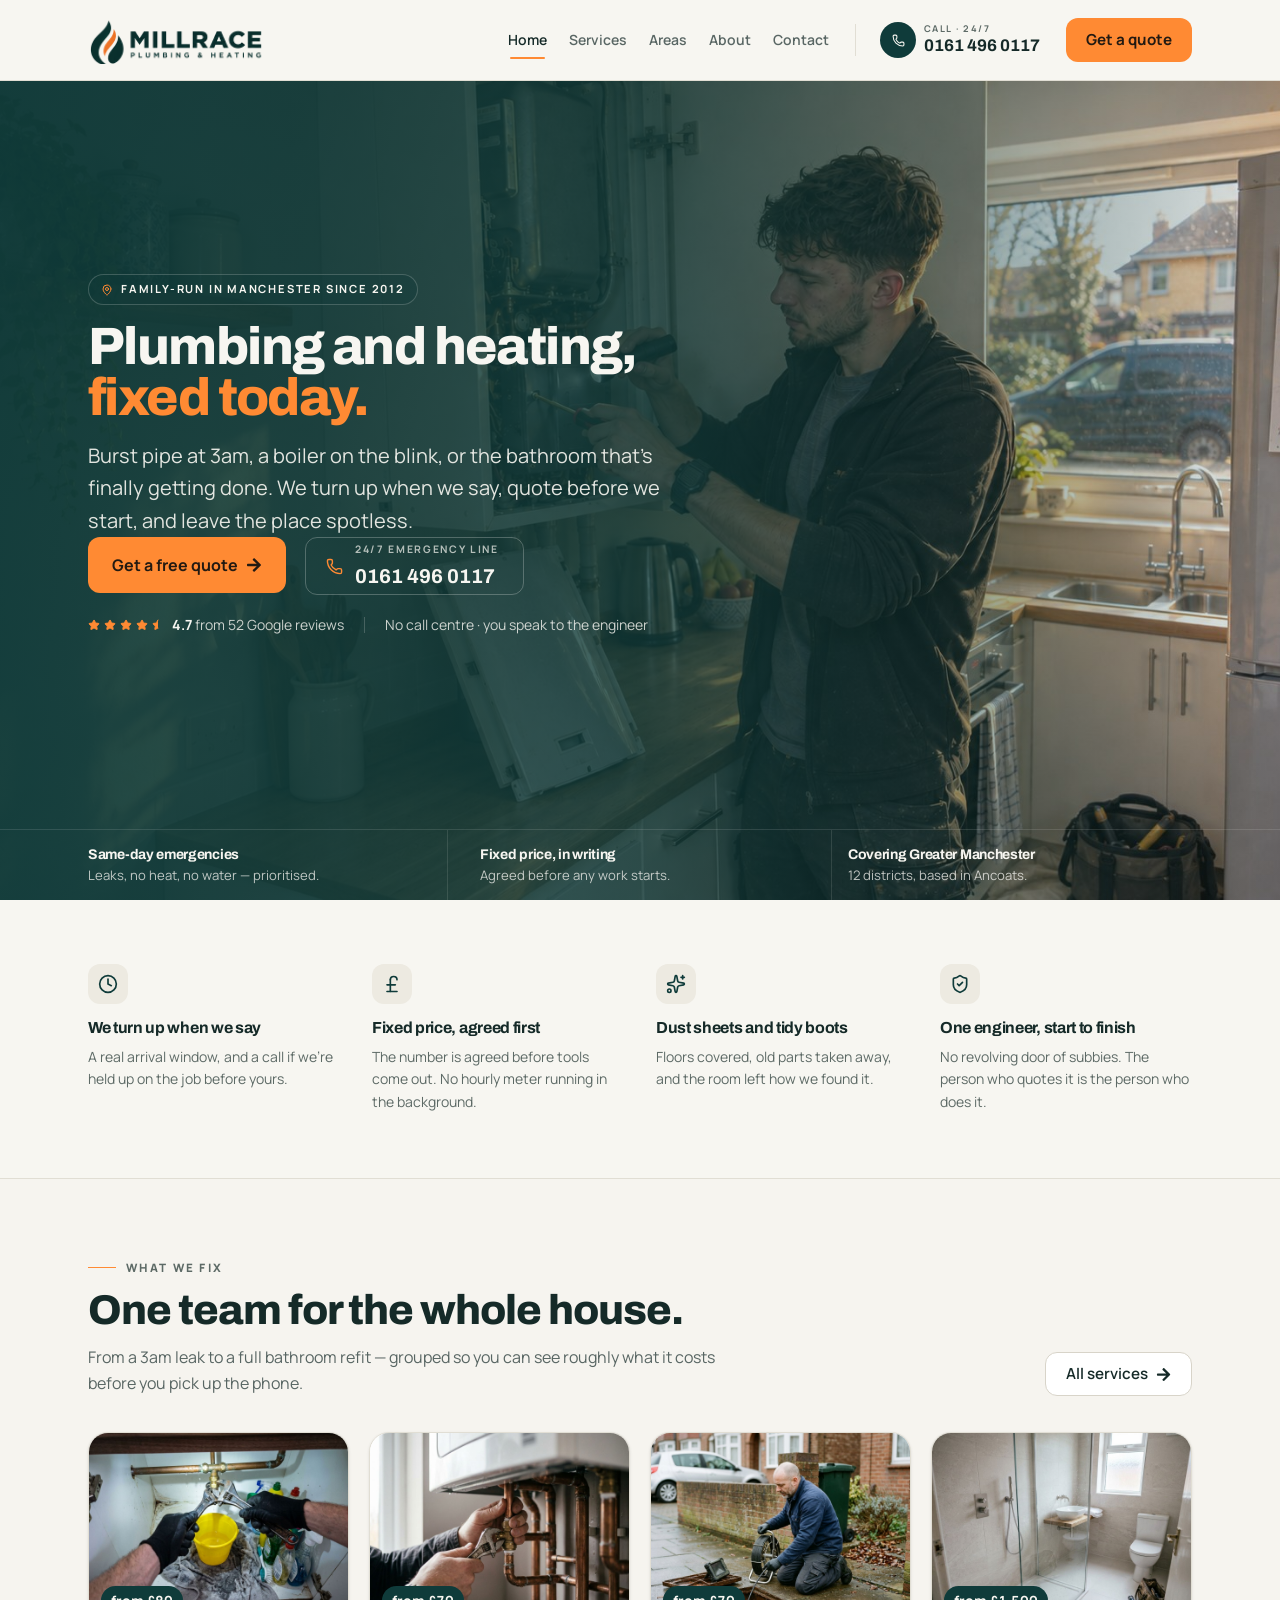
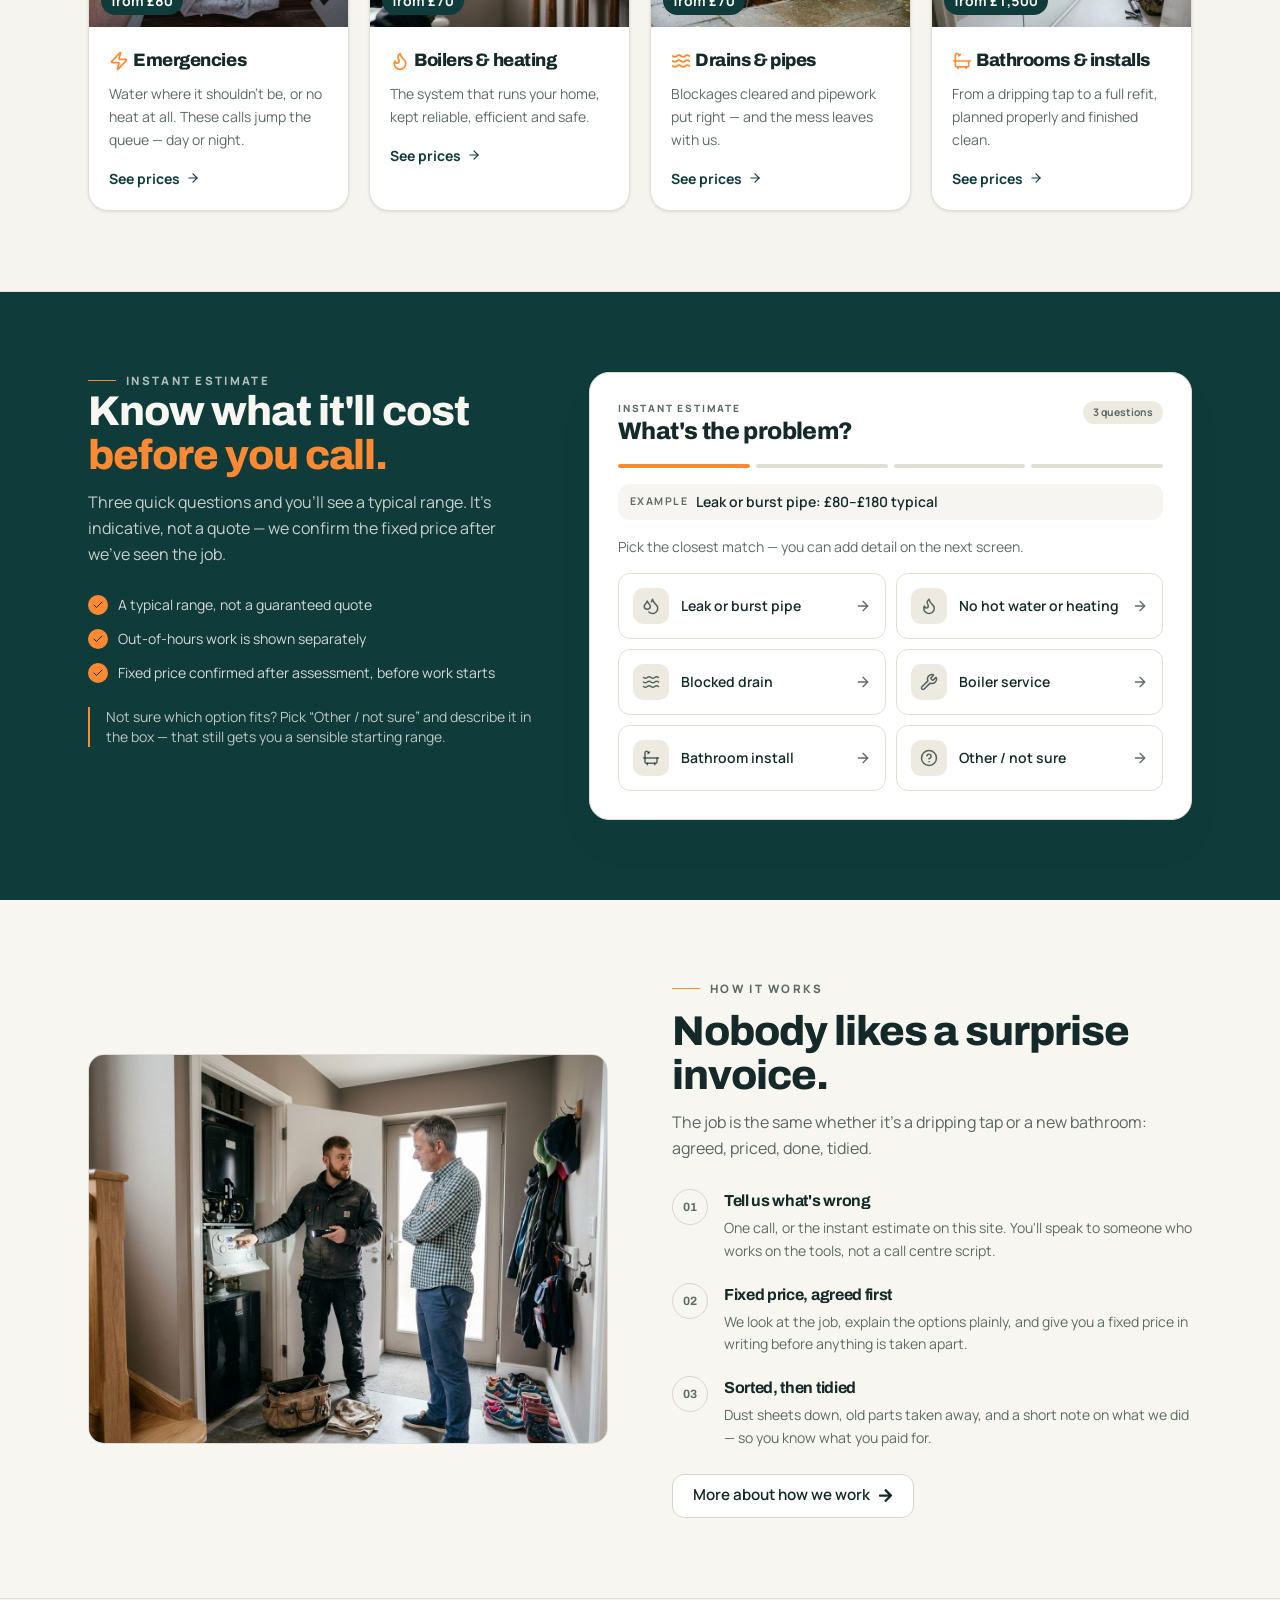
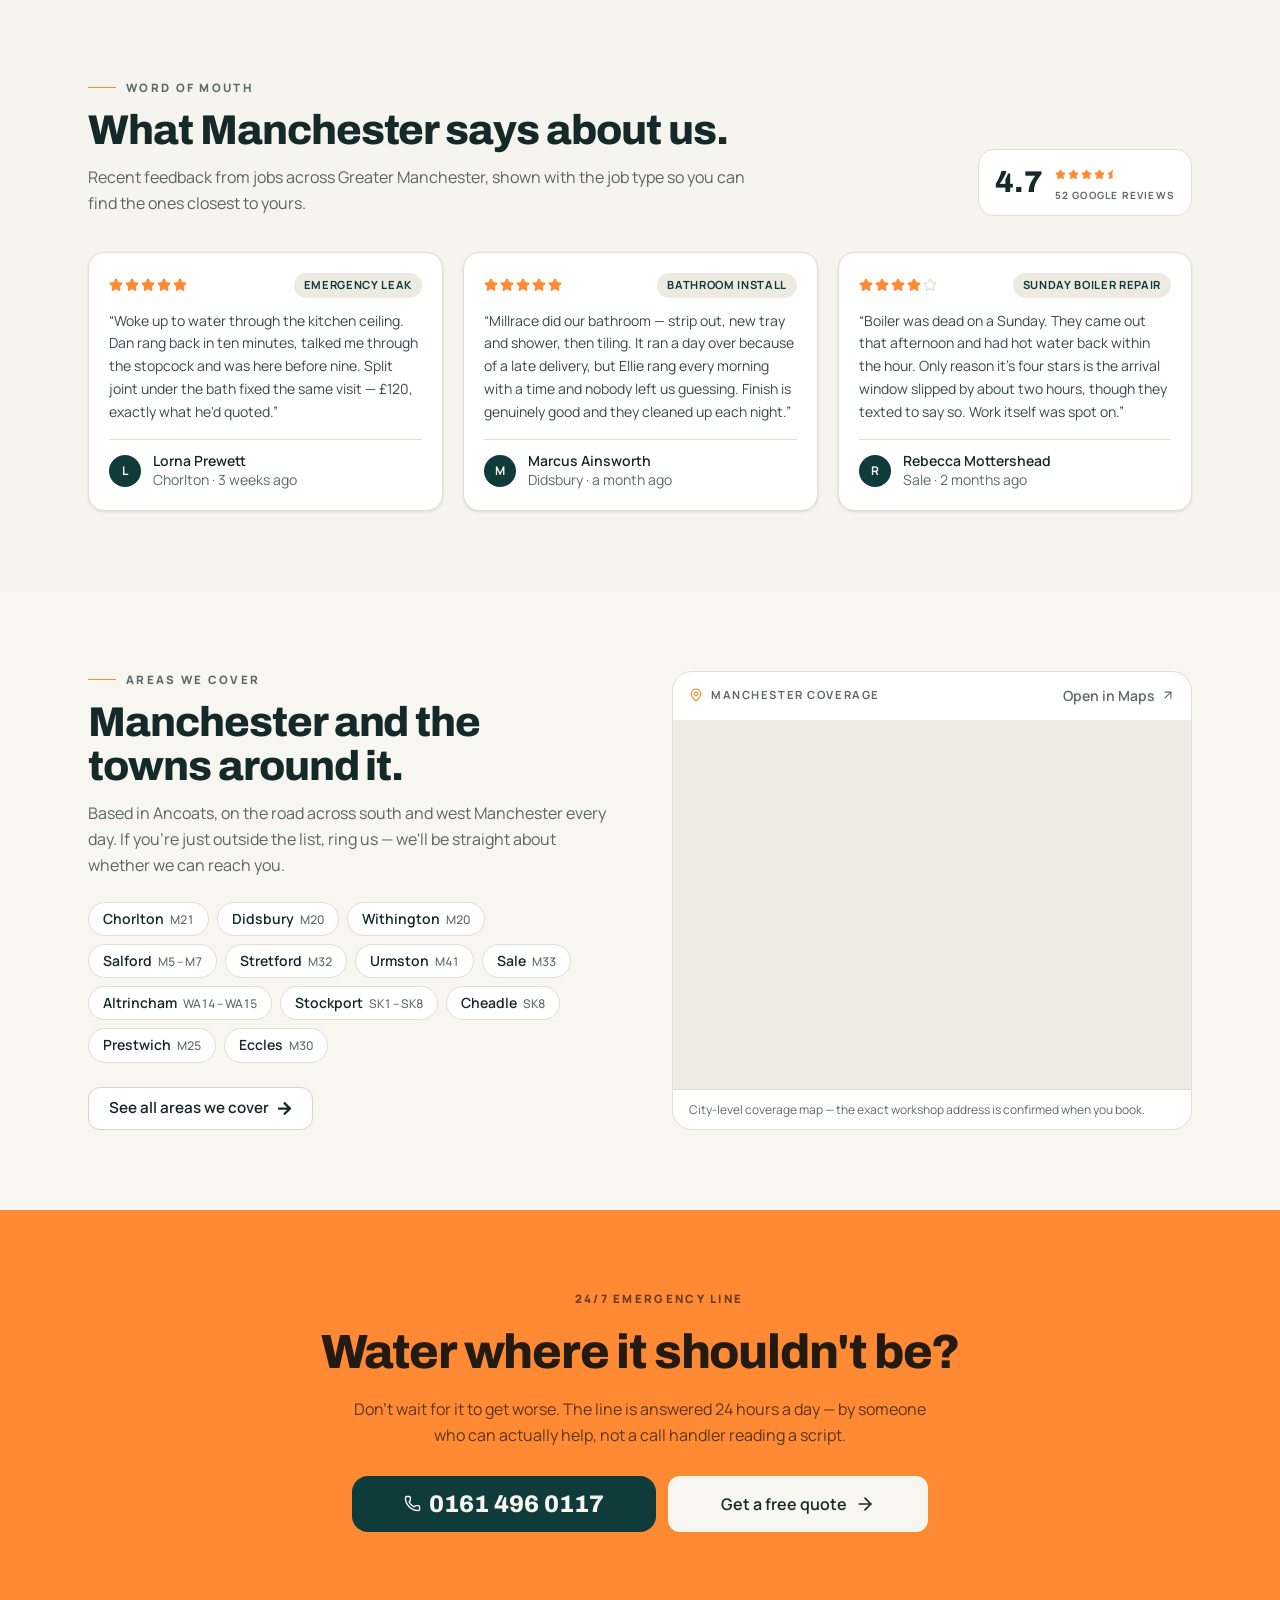
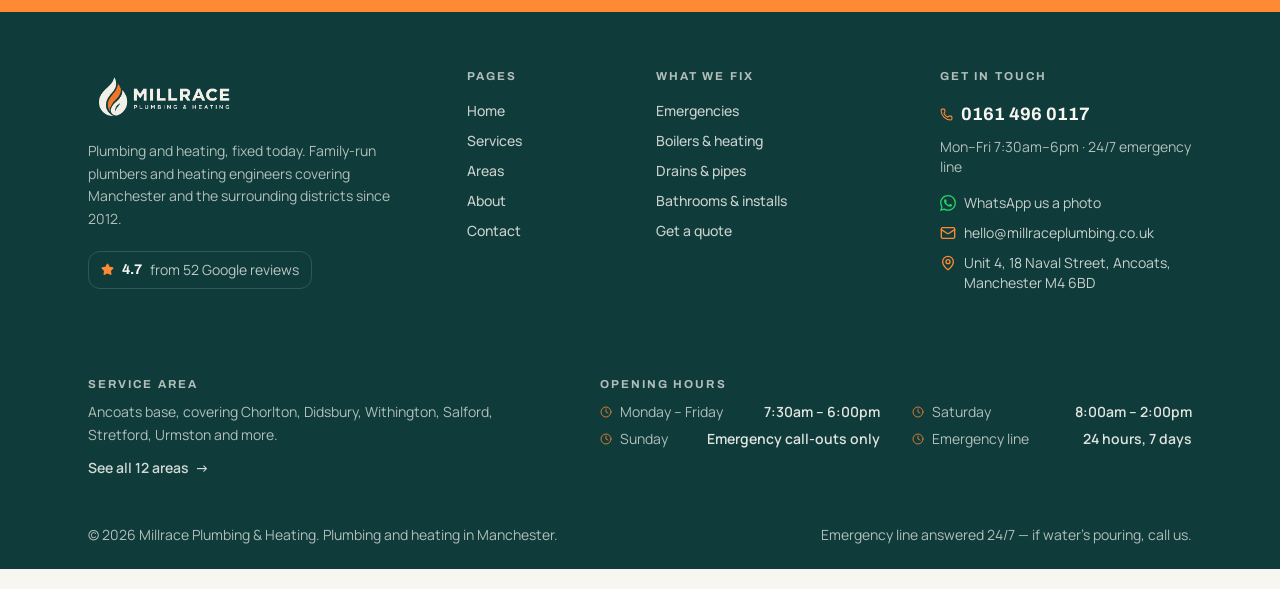
==== commit 805312f5: "Add the original CTA/areas button arrows (caught by the paired-screenshot check)" ====
--- a/index.html
+++ b/index.html
@@ -41,12 +41,12 @@
 .e-heading-base a, .e-paragraph-base a { all: unset; cursor: pointer; }.elementor :where(.e-svg-base) { width: var(--e-svg-width, 65px); height: var(--e-svg-height, 65px); }form[data-element_type="e-form"].form-state-success [data-element_type="e-form-success-message"],form[data-element_type="e-form"].form-state-error [data-element_type="e-form-error-message"]{ display: block; }.elementor-edit-mode [data-element_type="e-form-success-message"]:is(.elementor-element-editable, :has(.elementor-element-editable), :has(> .elementor-empty-view)),.elementor-edit-mode [data-element_type="e-form-error-message"]:is(.elementor-element-editable, :has(.elementor-element-editable), :has(> .elementor-empty-view)){ display: block; }.e-background-video { position: relative; overflow: hidden; }.e-background-video__media { position: absolute; inset: 0; width: 100%; height: 100%; object-fit: cover; pointer-events: none; z-index: 0; }.e-background-video__content { position: relative; z-index: 1; flex: 1 1 auto; }.elementor-edit-mode .e-background-video__content.e-atomic-element:has(> .elementor-empty-view) { display: flex; flex-direction: column; flex: 1 1 auto; min-height: 0; }.elementor-edit-mode .e-background-video__content.e-atomic-element:has(> .elementor-empty-view) > .elementor-empty-view.elementor-empty-view { position: relative; flex: 1 1 auto; min-height: 120px; height: auto; width: 100%; }.elementor-edit-mode .e-background-video__content.e-atomic-element:has(> .elementor-empty-view) > .elementor-empty-view > .elementor-first-add { position: absolute; inset: 0; width: 100%; height: 100%; }.e-background-video__controls { z-index: 2; }.e-background-video__play, .e-background-video__pause { appearance: none; -webkit-appearance: none; }.e-background-video.e-background-video--playing .e-background-video__play { display: none; }.e-background-video.e-background-video--paused .e-background-video__pause { display: none; }.e-background-video:not(.e-background-video--playing):not(.e-background-video--paused) .e-background-video__controls,.e-background-video:not(.e-background-video--playing):not(.e-background-video--paused) .e-background-video__play,.e-background-video:not(.e-background-video--playing):not(.e-background-video--paused) .e-background-video__pause { display: none; }.e-accordion-item-header-base { list-style: none; }.e-accordion-item-header-base::-webkit-details-marker { display: none; }.e-accordion-item-base { interpolate-size: allow-keywords; }.e-accordion-item-base::details-content {block-size: 0; overflow: hidden;transition: block-size .3s ease, content-visibility .3s ease allow-discrete;}.e-accordion-item-base[open]::details-content { block-size: auto; }.e-accordion-item-icon-base, .e-accordion-item-icon-open-base { --e-svg-width: auto; --e-svg-height: 100%; }:where(.e-accordion-item-icon-base, .e-accordion-item-icon-open-base) .e-svg-base { max-width: 100%; }.e-accordion-item-icon-base.e-accordion-item-icon-base .e-svg-base svg, .e-accordion-item-icon-open-base.e-accordion-item-icon-open-base .e-svg-base svg { width: auto !important; }.e-accordion-item-icon-base svg, .e-accordion-item-icon-open-base svg { transition: transform .3s ease; }.e-accordion-item-base:not([open]) > summary :is(.e-accordion-item-icon-base, .e-accordion-item-icon-open-base) svg { transform: rotate(var(--e-accordion-icon-rotation-closed)); }.e-accordion-item-base[open] > summary :is(.e-accordion-item-icon-base, .e-accordion-item-icon-open-base) svg { transform: rotate(var(--e-accordion-icon-rotation, 180deg)); }.e-accordion-item-header-base.e-accordion-item-header-base:has(> .e-accordion-item-icon-open-base) { display: grid; grid-template-columns: minmax(0, 1fr) auto; align-items: center; }.e-accordion-item-header-base:has(> .e-accordion-item-icon-open-base) > .e-accordion-item-title-base { grid-column: 1; grid-row: 1; }.e-accordion-item-header-base:has(> .e-accordion-item-icon-open-base) > :is(.e-accordion-item-icon-base, .e-accordion-item-icon-open-base) { grid-column: 2; grid-row: 1; }.e-accordion-item-base .e-accordion-item-icon-open-base.e-accordion-item-icon-open-base { visibility: hidden; }.e-accordion-item-base[open] > summary .e-accordion-item-icon-open-base { visibility: visible; }.e-accordion-item-base[open] > summary:has(.e-accordion-item-icon-open-base) .e-accordion-item-icon-base { visibility: hidden; }.e-list-item-marker-base { --e-svg-width: 0.6em; --e-svg-height: 0.6em; }:where(.e-list-item-marker-base) .e-svg-base { flex-shrink: 0; }.e-list-item-marker-base .e-svg-base svg { display: block; }
 /*# sourceURL=elementor-frontend-inline-css */
 </style>
-<link rel='stylesheet' id='elementor-post-5-css' href='wp-content/uploads/elementor/css/post-5.css?ver=1794650186' media='all' />
+<link rel='stylesheet' id='elementor-post-5-css' href='wp-content/uploads/elementor/css/post-5.css?ver=1794650603' media='all' />
 <link rel='stylesheet' id='widget-image-css' href='wp-content/plugins/elementor/assets/css/widget-image.min.css?ver=4.4.0' media='all' />
 <link rel='stylesheet' id='widget-heading-css' href='wp-content/plugins/elementor/assets/css/widget-heading.min.css?ver=4.4.0' media='all' />
-<link rel='stylesheet' id='elementor-post-6-css' href='wp-content/uploads/elementor/css/post-6.css?ver=1794650186' media='all' />
-<link rel='stylesheet' id='base-desktop-css' href='wp-content/uploads/elementor/css/base-desktop.css?ver=6af8304a9b07e' media='all' />
-<link rel='stylesheet' id='base-mobile-css' href='wp-content/uploads/elementor/css/base-mobile.css?ver=6af8304a9b07e' media='(max-width:767px)' />
+<link rel='stylesheet' id='elementor-post-6-css' href='wp-content/uploads/elementor/css/post-6.css?ver=1794650603' media='all' />
+<link rel='stylesheet' id='base-desktop-css' href='wp-content/uploads/elementor/css/base-desktop.css?ver=6af831ebc02a0' media='all' />
+<link rel='stylesheet' id='base-mobile-css' href='wp-content/uploads/elementor/css/base-mobile.css?ver=6af831ebc02a0' media='(max-width:767px)' />
 <link rel='stylesheet' id='elementor-gf-roboto-css' href='https://fonts.googleapis.com/css?family=Roboto:100,100italic,200,200italic,300,300italic,400,400italic,500,500italic,600,600italic,700,700italic,800,800italic,900,900italic&#038;display=swap' media='all' />
 <link rel='stylesheet' id='elementor-gf-robotoslab-css' href='https://fonts.googleapis.com/css?family=Roboto+Slab:100,100italic,200,200italic,300,300italic,400,400italic,500,500italic,600,600italic,700,700italic,800,800italic,900,900italic&#038;display=swap' media='all' />
 <link rel='stylesheet' id='elementor-gf-manrope-css' href='https://fonts.googleapis.com/css?family=Manrope:100,100italic,200,200italic,300,300italic,400,400italic,500,500italic,600,600italic,700,700italic,800,800italic,900,900italic&#038;display=swap' media='all' />
@@ -378,6 +378,7 @@
 .mr-cta-btns a svg{width:17px;height:17px;flex:none}
 .mr-cta-btns .b1{background:#0f3b3a;color:#f7f6f1;border-radius:16px;padding:0 20px;height:56px;width:304px;font-family:Archivo,sans-serif;font-weight:800;font-size:24px}
 .mr-cta-btns .b2{background:#f7f6f1;color:#152a28;border-radius:12px;padding:0 28px;height:56px;width:260px;font-family:Manrope,sans-serif;font-weight:600;font-size:16px}
+.mr-cta-btns .b2 svg{width:20px;height:20px}
 .mr-cta-btns .b2:hover{background:rgba(247,246,241,0.93)}
 @media (max-width:639px){.mr-cta-btns{flex-direction:column}.mr-cta-btns a{width:100%}}
 
@@ -407,26 +408,26 @@
 	<meta name="viewport" content="width=device-width, initial-scale=1.0, viewport-fit=cover" /></head>
 <body class="home wp-singular page-template page-template-elementor_canvas page page-id-6 wp-embed-responsive wp-theme-hello-elementor hello-elementor-default elementor-default elementor-template-canvas elementor-kit-5 elementor-page elementor-page-6">
 			<div data-elementor-type="wp-page" data-elementor-id="6" class="elementor elementor-6">
-				<div class="elementor-element elementor-element-1689751 e-flex e-con-boxed mr-header-sec mr-inset e-con e-parent" data-id="1689751" data-element_type="container" data-e-type="container" data-settings="{&quot;background_background&quot;:&quot;classic&quot;}">
-					<div class="e-con-inner">
-		<div class="elementor-element elementor-element-5329d48 e-flex e-con-full e-con e-child" data-id="5329d48" data-element_type="container" data-e-type="container">
-				<div class="elementor-element elementor-element-6a853e0 elementor-widget elementor-widget-image" data-id="6a853e0" data-element_type="widget" data-e-type="widget" data-widget_type="image.default">
+				<div class="elementor-element elementor-element-84216db e-flex e-con-boxed mr-header-sec mr-inset e-con e-parent" data-id="84216db" data-element_type="container" data-e-type="container" data-settings="{&quot;background_background&quot;:&quot;classic&quot;}">
+					<div class="e-con-inner">
+		<div class="elementor-element elementor-element-cb0a479 e-flex e-con-full e-con e-child" data-id="cb0a479" data-element_type="container" data-e-type="container">
+				<div class="elementor-element elementor-element-9a68b45 elementor-widget elementor-widget-image" data-id="9a68b45" data-element_type="widget" data-e-type="widget" data-widget_type="image.default">
 															<img fetchpriority="high" decoding="async" width="740" height="200" src="wp-content/uploads/2026/11/logo-header.png" class="attachment-full size-full wp-image-18" alt="Millrace Plumbing &amp; Heating logo" srcset="wp-content/uploads/2026/11/logo-header.png 740w, wp-content/uploads/2026/11/logo-header-300x81.png 300w" sizes="(max-width: 740px) 100vw, 740px" />															</div>
 				</div>
-		<div class="elementor-element elementor-element-e519a7a e-flex e-con-full e-con e-child" data-id="e519a7a" data-element_type="container" data-e-type="container">
-				<div class="elementor-element elementor-element-26396f1 elementor-widget elementor-widget-text-editor" data-id="26396f1" data-element_type="widget" data-e-type="widget" data-widget_type="text-editor.default">
+		<div class="elementor-element elementor-element-14d2ece e-flex e-con-full e-con e-child" data-id="14d2ece" data-element_type="container" data-e-type="container">
+				<div class="elementor-element elementor-element-dd8eb7f elementor-widget elementor-widget-text-editor" data-id="dd8eb7f" data-element_type="widget" data-e-type="widget" data-widget_type="text-editor.default">
 									<nav class="mr-nav"><a class="mr-active" href="/">Home</a><a href="/services">Services</a><a href="/areas">Areas</a><a href="/about">About</a><a href="/contact">Contact</a></nav>								</div>
 				</div>
-		<div class="elementor-element elementor-element-a122d28 e-flex e-con-full e-con e-child" data-id="a122d28" data-element_type="container" data-e-type="container">
-				<div class="elementor-element elementor-element-b96cf26 elementor-widget elementor-widget-html" data-id="b96cf26" data-element_type="widget" data-e-type="widget" data-widget_type="html.default">
+		<div class="elementor-element elementor-element-8abd2e7 e-flex e-con-full e-con e-child" data-id="8abd2e7" data-element_type="container" data-e-type="container">
+				<div class="elementor-element elementor-element-c1901df elementor-widget elementor-widget-html" data-id="c1901df" data-element_type="widget" data-e-type="widget" data-widget_type="html.default">
 					<span class="mr-vdiv"></span>				</div>
 				</div>
-		<div class="elementor-element elementor-element-b3527cc e-flex e-con-full e-con e-child" data-id="b3527cc" data-element_type="container" data-e-type="container">
-				<div class="elementor-element elementor-element-945ff68 elementor-widget elementor-widget-html" data-id="945ff68" data-element_type="widget" data-e-type="widget" data-widget_type="html.default">
+		<div class="elementor-element elementor-element-00cdca3 e-flex e-con-full e-con e-child" data-id="00cdca3" data-element_type="container" data-e-type="container">
+				<div class="elementor-element elementor-element-26d60d7 elementor-widget elementor-widget-html" data-id="26d60d7" data-element_type="widget" data-e-type="widget" data-widget_type="html.default">
 					<a class="mr-call" href="tel:+441614960117"><span class="mr-call-disc"><svg xmlns="http://www.w3.org/2000/svg" viewBox="0 0 24 24" fill="none" stroke="currentColor" stroke-width="2" stroke-linecap="round" stroke-linejoin="round"><path d="M13.832 16.568a1 1 0 0 0 1.213-.303l.355-.465A2 2 0 0 1 17 15h3a2 2 0 0 1 2 2v3a2 2 0 0 1-2 2A18 18 0 0 1 2 4a2 2 0 0 1 2-2h3a2 2 0 0 1 2 2v3a2 2 0 0 1-.8 1.6l-.468.351a1 1 0 0 0-.292 1.233 14 14 0 0 0 6.392 6.384"/></svg></span><span class="mr-call-stack"><small>Call &middot; 24/7</small><strong>0161 496 0117</strong></span></a>				</div>
 				</div>
-		<div class="elementor-element elementor-element-1e43363 e-flex e-con-full e-con e-child" data-id="1e43363" data-element_type="container" data-e-type="container">
-				<div class="elementor-element elementor-element-3df961c elementor-align-right elementor-widget elementor-widget-button" data-id="3df961c" data-element_type="widget" data-e-type="widget" data-widget_type="button.default">
+		<div class="elementor-element elementor-element-217489d e-flex e-con-full e-con e-child" data-id="217489d" data-element_type="container" data-e-type="container">
+				<div class="elementor-element elementor-element-003fae4 elementor-align-right elementor-widget elementor-widget-button" data-id="003fae4" data-element_type="widget" data-e-type="widget" data-widget_type="button.default">
 										<a class="elementor-button elementor-button-link elementor-size-sm" href="/contact#quote-form">
 						<span class="elementor-button-content-wrapper">
 									<span class="elementor-button-text">Get a quote</span>
@@ -436,48 +437,48 @@
 				</div>
 					</div>
 				</div>
-				<section class="elementor-section elementor-top-section elementor-element elementor-element-8977b33 elementor-section-boxed mr-mhead-sec elementor-section-height-default elementor-section-height-default" data-id="8977b33" data-element_type="section" data-e-type="section" id="mr-mobile-header" data-settings="{&quot;background_background&quot;:&quot;classic&quot;}">
+				<section class="elementor-section elementor-top-section elementor-element elementor-element-77be3b9 elementor-section-boxed mr-mhead-sec elementor-section-height-default elementor-section-height-default" data-id="77be3b9" data-element_type="section" data-e-type="section" id="mr-mobile-header" data-settings="{&quot;background_background&quot;:&quot;classic&quot;}">
 						<div class="elementor-container elementor-column-gap-no">
-					<div class="elementor-column elementor-col-70 elementor-top-column elementor-element elementor-element-545a34a" data-id="545a34a" data-element_type="column" data-e-type="column">
+					<div class="elementor-column elementor-col-70 elementor-top-column elementor-element elementor-element-4cd4166" data-id="4cd4166" data-element_type="column" data-e-type="column">
 			<div class="elementor-widget-wrap elementor-element-populated">
-						<div class="elementor-element elementor-element-2d4b20a elementor-widget elementor-widget-image" data-id="2d4b20a" data-element_type="widget" data-e-type="widget" data-widget_type="image.default">
+						<div class="elementor-element elementor-element-ef32ced elementor-widget elementor-widget-image" data-id="ef32ced" data-element_type="widget" data-e-type="widget" data-widget_type="image.default">
 															<img fetchpriority="high" decoding="async" width="740" height="200" src="wp-content/uploads/2026/11/logo-header.png" class="attachment-full size-full wp-image-18" alt="Millrace Plumbing &amp; Heating logo" srcset="wp-content/uploads/2026/11/logo-header.png 740w, wp-content/uploads/2026/11/logo-header-300x81.png 300w" sizes="(max-width: 740px) 100vw, 740px" />															</div>
 					</div>
 		</div>
-				<div class="elementor-column elementor-col-15 elementor-top-column elementor-element elementor-element-c4fa6da" data-id="c4fa6da" data-element_type="column" data-e-type="column">
+				<div class="elementor-column elementor-col-15 elementor-top-column elementor-element elementor-element-3d178f6" data-id="3d178f6" data-element_type="column" data-e-type="column">
 			<div class="elementor-widget-wrap elementor-element-populated">
-						<div class="elementor-element elementor-element-31c75f0 elementor-widget elementor-widget-html" data-id="31c75f0" data-element_type="widget" data-e-type="widget" data-widget_type="html.default">
+						<div class="elementor-element elementor-element-aeafd35 elementor-widget elementor-widget-html" data-id="aeafd35" data-element_type="widget" data-e-type="widget" data-widget_type="html.default">
 					<a class="mr-mbtn mr-mbtn-tel" href="tel:+441614960117" aria-label="Call Millrace"><svg xmlns="http://www.w3.org/2000/svg" width="24" height="24" viewBox="0 0 24 24" fill="none" stroke="currentColor" stroke-width="2.5" stroke-linecap="round" stroke-linejoin="round" aria-hidden="true"><path d="M13.832 16.568a1 1 0 0 0 1.213-.303l.355-.465A2 2 0 0 1 17 15h3a2 2 0 0 1 2 2v3a2 2 0 0 1-2 2A18 18 0 0 1 2 4a2 2 0 0 1 2-2h3a2 2 0 0 1 2 2v3a2 2 0 0 1-.8 1.6l-.468.351a1 1 0 0 0-.292 1.233 14 14 0 0 0 6.392 6.384"></path></svg></a>				</div>
 					</div>
 		</div>
-				<div class="elementor-column elementor-col-15 elementor-top-column elementor-element elementor-element-237c4a6" data-id="237c4a6" data-element_type="column" data-e-type="column">
+				<div class="elementor-column elementor-col-15 elementor-top-column elementor-element elementor-element-ccc87ad" data-id="ccc87ad" data-element_type="column" data-e-type="column">
 			<div class="elementor-widget-wrap elementor-element-populated">
-						<div class="elementor-element elementor-element-f708ee1 elementor-widget elementor-widget-html" data-id="f708ee1" data-element_type="widget" data-e-type="widget" id="mr-burger-button" data-widget_type="html.default">
+						<div class="elementor-element elementor-element-7c36f7c elementor-widget elementor-widget-html" data-id="7c36f7c" data-element_type="widget" data-e-type="widget" id="mr-burger-button" data-widget_type="html.default">
 					<a class="mr-mbtn mr-mbtn-menu" href="#mr-mobile-menu" aria-label="Open menu"><svg xmlns="http://www.w3.org/2000/svg" width="24" height="24" viewBox="0 0 24 24" fill="none" stroke="currentColor" stroke-width="2" stroke-linecap="round" stroke-linejoin="round" aria-hidden="true"><path d="M4 5h16"></path><path d="M4 12h16"></path><path d="M4 19h16"></path></svg></a>				</div>
 					</div>
 		</div>
 					</div>
 		</section>
-		<div class="elementor-element elementor-element-df73924 e-flex e-con-boxed mr-mmenu-sec e-con e-parent" data-id="df73924" data-element_type="container" data-e-type="container" id="mr-mobile-menu" data-settings="{&quot;background_background&quot;:&quot;classic&quot;}">
-					<div class="e-con-inner">
-		<div class="elementor-element elementor-element-7da4588 e-flex e-con-full e-con e-child" data-id="7da4588" data-element_type="container" data-e-type="container">
-				<div class="elementor-element elementor-element-f42af01 elementor-widget elementor-widget-text-editor" data-id="f42af01" data-element_type="widget" data-e-type="widget" data-widget_type="text-editor.default">
+		<div class="elementor-element elementor-element-6fba89e e-flex e-con-boxed mr-mmenu-sec e-con e-parent" data-id="6fba89e" data-element_type="container" data-e-type="container" id="mr-mobile-menu" data-settings="{&quot;background_background&quot;:&quot;classic&quot;}">
+					<div class="e-con-inner">
+		<div class="elementor-element elementor-element-2a0e1f7 e-flex e-con-full e-con e-child" data-id="2a0e1f7" data-element_type="container" data-e-type="container">
+				<div class="elementor-element elementor-element-a13ba37 elementor-widget elementor-widget-text-editor" data-id="a13ba37" data-element_type="widget" data-e-type="widget" data-widget_type="text-editor.default">
 									<nav class="mr-mnav" aria-label="Mobile navigation"><a class="mr-mnav-active" href="/" aria-current="page">Home</a><a href="/services/">Services</a><a href="/areas/">Areas</a><a href="/about/">About</a><a href="/contact/">Contact</a><a class="mr-mnav-close" href="#mr-mobile-header">Close menu</a></nav>								</div>
 				</div>
 					</div>
 				</div>
-		<div class="elementor-element elementor-element-3237d7e e-flex e-con-boxed mr-hero-sec mr-inset e-con e-parent" data-id="3237d7e" data-element_type="container" data-e-type="container" data-settings="{&quot;background_background&quot;:&quot;classic&quot;}">
-					<div class="e-con-inner">
-		<div class="elementor-element elementor-element-2da1d4a e-flex e-con-full e-con e-child" data-id="2da1d4a" data-element_type="container" data-e-type="container">
-				<div class="elementor-element elementor-element-5934bf8 elementor-widget elementor-widget-html" data-id="5934bf8" data-element_type="widget" data-e-type="widget" data-widget_type="html.default">
+		<div class="elementor-element elementor-element-89a9afa e-flex e-con-boxed mr-hero-sec mr-inset e-con e-parent" data-id="89a9afa" data-element_type="container" data-e-type="container" data-settings="{&quot;background_background&quot;:&quot;classic&quot;}">
+					<div class="e-con-inner">
+		<div class="elementor-element elementor-element-82cab07 e-flex e-con-full e-con e-child" data-id="82cab07" data-element_type="container" data-e-type="container">
+				<div class="elementor-element elementor-element-326bcaf elementor-widget elementor-widget-html" data-id="326bcaf" data-element_type="widget" data-e-type="widget" data-widget_type="html.default">
 					<span class="mr-badge"><svg xmlns="http://www.w3.org/2000/svg" viewBox="0 0 24 24" fill="none" stroke="currentColor" stroke-width="2" stroke-linecap="round" stroke-linejoin="round"><path d="M20 10c0 4.993-5.539 10.193-7.399 11.799a1 1 0 0 1-1.202 0C9.539 20.193 4 14.993 4 10a8 8 0 0 1 16 0"/><circle cx="12" cy="10" r="3"/></svg> FAMILY-RUN IN MANCHESTER SINCE 2012</span>				</div>
-				<div class="elementor-element elementor-element-1a3f9f5 elementor-widget elementor-widget-heading" data-id="1a3f9f5" data-element_type="widget" data-e-type="widget" data-widget_type="heading.default">
+				<div class="elementor-element elementor-element-5ada5e0 elementor-widget elementor-widget-heading" data-id="5ada5e0" data-element_type="widget" data-e-type="widget" data-widget_type="heading.default">
 					<h1 class="elementor-heading-title elementor-size-default">Plumbing and heating,<br><span style="color:#ff8a33">fixed today.</span></h1>				</div>
-				<div class="elementor-element elementor-element-bec3b66 elementor-widget elementor-widget-text-editor" data-id="bec3b66" data-element_type="widget" data-e-type="widget" data-widget_type="text-editor.default">
+				<div class="elementor-element elementor-element-c121132 elementor-widget elementor-widget-text-editor" data-id="c121132" data-element_type="widget" data-e-type="widget" data-widget_type="text-editor.default">
 									<div style="max-width:576px"><p>Burst pipe at 3am, a boiler on the blink, or the bathroom that&#39;s finally getting done. We turn up when we say, quote before we start, and leave the place spotless.</p></div>								</div>
-		<div class="elementor-element elementor-element-b6518bf e-flex e-con-full e-con e-child" data-id="b6518bf" data-element_type="container" data-e-type="container">
-		<div class="elementor-element elementor-element-eceda53 e-flex e-con-full e-con e-child" data-id="eceda53" data-element_type="container" data-e-type="container">
-				<div class="elementor-element elementor-element-708a3b6 elementor-widget elementor-widget-button" data-id="708a3b6" data-element_type="widget" data-e-type="widget" data-widget_type="button.default">
+		<div class="elementor-element elementor-element-15e9e2c e-flex e-con-full e-con e-child" data-id="15e9e2c" data-element_type="container" data-e-type="container">
+		<div class="elementor-element elementor-element-085d3ea e-flex e-con-full e-con e-child" data-id="085d3ea" data-element_type="container" data-e-type="container">
+				<div class="elementor-element elementor-element-a899be1 elementor-widget elementor-widget-button" data-id="a899be1" data-element_type="widget" data-e-type="widget" data-widget_type="button.default">
 										<a class="elementor-button elementor-button-link elementor-size-sm" href="/contact#quote-form">
 						<span class="elementor-button-content-wrapper">
 						<span class="elementor-button-icon">
@@ -487,88 +488,88 @@
 					</a>
 								</div>
 				</div>
-		<div class="elementor-element elementor-element-74dcda9 e-flex e-con-full e-con e-child" data-id="74dcda9" data-element_type="container" data-e-type="container">
-				<div class="elementor-element elementor-element-0573e89 elementor-widget elementor-widget-html" data-id="0573e89" data-element_type="widget" data-e-type="widget" data-widget_type="html.default">
+		<div class="elementor-element elementor-element-66f89b2 e-flex e-con-full e-con e-child" data-id="66f89b2" data-element_type="container" data-e-type="container">
+				<div class="elementor-element elementor-element-3207a99 elementor-widget elementor-widget-html" data-id="3207a99" data-element_type="widget" data-e-type="widget" data-widget_type="html.default">
 					<a href="tel:+441614960117" style="display:flex;align-items:center;gap:12px;text-decoration:none"><span style="color:#ff8a33;display:inline-flex;width:17px;height:17px"><svg xmlns="http://www.w3.org/2000/svg" viewBox="0 0 24 24" fill="none" stroke="currentColor" stroke-width="2" stroke-linecap="round" stroke-linejoin="round"><path d="M13.832 16.568a1 1 0 0 0 1.213-.303l.355-.465A2 2 0 0 1 17 15h3a2 2 0 0 1 2 2v3a2 2 0 0 1-2 2A18 18 0 0 1 2 4a2 2 0 0 1 2-2h3a2 2 0 0 1 2 2v3a2 2 0 0 1-.8 1.6l-.468.351a1 1 0 0 0-.292 1.233 14 14 0 0 0 6.392 6.384"/></svg></span><span><span style="display:block;letter-spacing:1.664px;font-size:10.4px;font-weight:700;color:rgba(247,246,241,0.7)">24/7 EMERGENCY LINE</span><span style="display:block;font-size:20px;font-weight:700;color:#f7f6f1;font-family:Archivo;line-height:1.4;margin-top:4px">0161 496 0117</span></span></a>				</div>
 				</div>
 				</div>
 				<div class="elementor-element elementor-element-7e2ecb3 elementor-widget elementor-widget-html" data-id="7e2ecb3" data-element_type="widget" data-e-type="widget" data-widget_type="html.default">
 					<div style="font-family:Manrope,sans-serif;font-size:14px;font-weight:400;line-height:1.43;color:rgba(247,246,241,0.85)"><span style="display:inline-flex;align-items:center;gap:20px;flex-wrap:wrap"><span style="display:inline-flex;align-items:center;gap:8px"><span class="mr-stars-row mr-stars-hero"><svg xmlns="http://www.w3.org/2000/svg" viewBox="0 0 24 24" fill="currentColor" stroke="currentColor" stroke-width="2" stroke-linecap="round" stroke-linejoin="round"><path d="M11.525 2.295a.53.53 0 0 1 .95 0l2.31 4.679a2.123 2.123 0 0 0 1.595 1.16l5.166.756a.53.53 0 0 1 .294.904l-3.736 3.638a2.123 2.123 0 0 0-.611 1.878l.882 5.14a.53.53 0 0 1-.771.56l-4.618-2.428a2.122 2.122 0 0 0-1.973 0L6.396 21.01a.53.53 0 0 1-.77-.56l.881-5.139a2.122 2.122 0 0 0-.611-1.879L2.16 9.795a.53.53 0 0 1 .294-.906l5.165-.755a2.122 2.122 0 0 0 1.597-1.16z"/></svg><svg xmlns="http://www.w3.org/2000/svg" viewBox="0 0 24 24" fill="currentColor" stroke="currentColor" stroke-width="2" stroke-linecap="round" stroke-linejoin="round"><path d="M11.525 2.295a.53.53 0 0 1 .95 0l2.31 4.679a2.123 2.123 0 0 0 1.595 1.16l5.166.756a.53.53 0 0 1 .294.904l-3.736 3.638a2.123 2.123 0 0 0-.611 1.878l.882 5.14a.53.53 0 0 1-.771.56l-4.618-2.428a2.122 2.122 0 0 0-1.973 0L6.396 21.01a.53.53 0 0 1-.77-.56l.881-5.139a2.122 2.122 0 0 0-.611-1.879L2.16 9.795a.53.53 0 0 1 .294-.906l5.165-.755a2.122 2.122 0 0 0 1.597-1.16z"/></svg><svg xmlns="http://www.w3.org/2000/svg" viewBox="0 0 24 24" fill="currentColor" stroke="currentColor" stroke-width="2" stroke-linecap="round" stroke-linejoin="round"><path d="M11.525 2.295a.53.53 0 0 1 .95 0l2.31 4.679a2.123 2.123 0 0 0 1.595 1.16l5.166.756a.53.53 0 0 1 .294.904l-3.736 3.638a2.123 2.123 0 0 0-.611 1.878l.882 5.14a.53.53 0 0 1-.771.56l-4.618-2.428a2.122 2.122 0 0 0-1.973 0L6.396 21.01a.53.53 0 0 1-.77-.56l.881-5.139a2.122 2.122 0 0 0-.611-1.879L2.16 9.795a.53.53 0 0 1 .294-.906l5.165-.755a2.122 2.122 0 0 0 1.597-1.16z"/></svg><svg xmlns="http://www.w3.org/2000/svg" viewBox="0 0 24 24" fill="currentColor" stroke="currentColor" stroke-width="2" stroke-linecap="round" stroke-linejoin="round"><path d="M11.525 2.295a.53.53 0 0 1 .95 0l2.31 4.679a2.123 2.123 0 0 0 1.595 1.16l5.166.756a.53.53 0 0 1 .294.904l-3.736 3.638a2.123 2.123 0 0 0-.611 1.878l.882 5.14a.53.53 0 0 1-.771.56l-4.618-2.428a2.122 2.122 0 0 0-1.973 0L6.396 21.01a.53.53 0 0 1-.77-.56l.881-5.139a2.122 2.122 0 0 0-.611-1.879L2.16 9.795a.53.53 0 0 1 .294-.906l5.165-.755a2.122 2.122 0 0 0 1.597-1.16z"/></svg><svg xmlns="http://www.w3.org/2000/svg" viewBox="0 0 24 24" fill="currentColor" stroke="currentColor" stroke-width="2" stroke-linecap="round" stroke-linejoin="round"><path d="M12 18.338a2.1 2.1 0 0 0-.987.244L6.396 21.01a.53.53 0 0 1-.77-.56l.881-5.139a2.12 2.12 0 0 0-.611-1.879L2.16 9.795a.53.53 0 0 1 .294-.906l5.165-.755a2.12 2.12 0 0 0 1.597-1.16l2.309-4.679A.53.53 0 0 1 12 2"/></svg></span><span><strong style="font-weight:700;color:#f7f6f1">4.7</strong> <span style="color:rgba(247,246,241,0.8)">from 52 Google reviews</span></span></span><span style="width:1px;height:16px;background:rgba(247,246,241,0.2)"></span><span style="color:rgba(247,246,241,0.8)">No call centre &middot; you speak to the engineer</span></span></div>				</div>
 				</div>
-		<div class="elementor-element elementor-element-bd0741d e-flex e-con-full e-con e-child" data-id="bd0741d" data-element_type="container" data-e-type="container">
-				</div>
-					</div>
-				</div>
-		<div class="elementor-element elementor-element-c627888 e-flex e-con-boxed mr-strip-sec e-con e-parent" data-id="c627888" data-element_type="container" data-e-type="container">
-					<div class="e-con-inner">
-		<div class="elementor-element elementor-element-df43950 e-flex e-con-full e-con e-child" data-id="df43950" data-element_type="container" data-e-type="container">
-				<div class="elementor-element elementor-element-7c2eab8 elementor-widget elementor-widget-heading" data-id="7c2eab8" data-element_type="widget" data-e-type="widget" data-widget_type="heading.default">
+		<div class="elementor-element elementor-element-5b58a17 e-flex e-con-full e-con e-child" data-id="5b58a17" data-element_type="container" data-e-type="container">
+				</div>
+					</div>
+				</div>
+		<div class="elementor-element elementor-element-5bfc048 e-flex e-con-boxed mr-strip-sec e-con e-parent" data-id="5bfc048" data-element_type="container" data-e-type="container">
+					<div class="e-con-inner">
+		<div class="elementor-element elementor-element-9e9539c e-flex e-con-full e-con e-child" data-id="9e9539c" data-element_type="container" data-e-type="container">
+				<div class="elementor-element elementor-element-d99c5aa elementor-widget elementor-widget-heading" data-id="d99c5aa" data-element_type="widget" data-e-type="widget" data-widget_type="heading.default">
 					<h3 class="elementor-heading-title elementor-size-default">Same-day emergencies</h3>				</div>
-				<div class="elementor-element elementor-element-023a218 elementor-widget elementor-widget-text-editor" data-id="023a218" data-element_type="widget" data-e-type="widget" data-widget_type="text-editor.default">
+				<div class="elementor-element elementor-element-cf36456 elementor-widget elementor-widget-text-editor" data-id="cf36456" data-element_type="widget" data-e-type="widget" data-widget_type="text-editor.default">
 									<p>Leaks, no heat, no water — prioritised.</p>								</div>
 				</div>
-		<div class="elementor-element elementor-element-4476322 e-flex e-con-full e-con e-child" data-id="4476322" data-element_type="container" data-e-type="container">
-				<div class="elementor-element elementor-element-77b7be6 elementor-widget elementor-widget-heading" data-id="77b7be6" data-element_type="widget" data-e-type="widget" data-widget_type="heading.default">
+		<div class="elementor-element elementor-element-aebc009 e-flex e-con-full e-con e-child" data-id="aebc009" data-element_type="container" data-e-type="container">
+				<div class="elementor-element elementor-element-d3fd0bf elementor-widget elementor-widget-heading" data-id="d3fd0bf" data-element_type="widget" data-e-type="widget" data-widget_type="heading.default">
 					<h3 class="elementor-heading-title elementor-size-default">Fixed price, in writing</h3>				</div>
-				<div class="elementor-element elementor-element-a48dd5c elementor-widget elementor-widget-text-editor" data-id="a48dd5c" data-element_type="widget" data-e-type="widget" data-widget_type="text-editor.default">
+				<div class="elementor-element elementor-element-1cb6d04 elementor-widget elementor-widget-text-editor" data-id="1cb6d04" data-element_type="widget" data-e-type="widget" data-widget_type="text-editor.default">
 									<p>Agreed before any work starts.</p>								</div>
 				</div>
-		<div class="elementor-element elementor-element-c5c4392 e-flex e-con-full e-con e-child" data-id="c5c4392" data-element_type="container" data-e-type="container">
-				<div class="elementor-element elementor-element-ad3514a elementor-widget elementor-widget-heading" data-id="ad3514a" data-element_type="widget" data-e-type="widget" data-widget_type="heading.default">
+		<div class="elementor-element elementor-element-2518955 e-flex e-con-full e-con e-child" data-id="2518955" data-element_type="container" data-e-type="container">
+				<div class="elementor-element elementor-element-dade5e6 elementor-widget elementor-widget-heading" data-id="dade5e6" data-element_type="widget" data-e-type="widget" data-widget_type="heading.default">
 					<h3 class="elementor-heading-title elementor-size-default">Covering Greater Manchester</h3>				</div>
-				<div class="elementor-element elementor-element-f34c95a elementor-widget elementor-widget-text-editor" data-id="f34c95a" data-element_type="widget" data-e-type="widget" data-widget_type="text-editor.default">
+				<div class="elementor-element elementor-element-6677dda elementor-widget elementor-widget-text-editor" data-id="6677dda" data-element_type="widget" data-e-type="widget" data-widget_type="text-editor.default">
 									<p>12 districts, based in Ancoats.</p>								</div>
 				</div>
 					</div>
 				</div>
-		<div class="elementor-element elementor-element-f6bd09d e-flex e-con-boxed mr-promises-sec mr-inset e-con e-parent" data-id="f6bd09d" data-element_type="container" data-e-type="container">
-					<div class="e-con-inner">
-		<div class="elementor-element elementor-element-02c9bbd e-flex e-con-full e-con e-child" data-id="02c9bbd" data-element_type="container" data-e-type="container">
-				<div class="elementor-element elementor-element-06c6b95 elementor-widget elementor-widget-html" data-id="06c6b95" data-element_type="widget" data-e-type="widget" data-widget_type="html.default">
+		<div class="elementor-element elementor-element-ae28ea5 e-flex e-con-boxed mr-promises-sec mr-inset e-con e-parent" data-id="ae28ea5" data-element_type="container" data-e-type="container">
+					<div class="e-con-inner">
+		<div class="elementor-element elementor-element-e4417dd e-flex e-con-full e-con e-child" data-id="e4417dd" data-element_type="container" data-e-type="container">
+				<div class="elementor-element elementor-element-f32251c elementor-widget elementor-widget-html" data-id="f32251c" data-element_type="widget" data-e-type="widget" data-widget_type="html.default">
 					<span class="mr-promise-icon"><svg xmlns="http://www.w3.org/2000/svg" viewBox="0 0 24 24" fill="none" stroke="currentColor" stroke-width="2" stroke-linecap="round" stroke-linejoin="round"><circle cx="12" cy="12" r="10"/><path d="M12 6v6l4 2"/></svg></span>				</div>
-				<div class="elementor-element elementor-element-ba097f5 elementor-widget elementor-widget-heading" data-id="ba097f5" data-element_type="widget" data-e-type="widget" data-widget_type="heading.default">
+				<div class="elementor-element elementor-element-e087eb9 elementor-widget elementor-widget-heading" data-id="e087eb9" data-element_type="widget" data-e-type="widget" data-widget_type="heading.default">
 					<h2 class="elementor-heading-title elementor-size-default">We turn up when we say</h2>				</div>
-				<div class="elementor-element elementor-element-05de7ae elementor-widget elementor-widget-text-editor" data-id="05de7ae" data-element_type="widget" data-e-type="widget" data-widget_type="text-editor.default">
+				<div class="elementor-element elementor-element-ac909c7 elementor-widget elementor-widget-text-editor" data-id="ac909c7" data-element_type="widget" data-e-type="widget" data-widget_type="text-editor.default">
 									<p>A real arrival window, and a call if we&#39;re held up on the job before yours.</p>								</div>
 				</div>
-		<div class="elementor-element elementor-element-a6823bd e-flex e-con-full e-con e-child" data-id="a6823bd" data-element_type="container" data-e-type="container">
-				<div class="elementor-element elementor-element-7f8ee46 elementor-widget elementor-widget-html" data-id="7f8ee46" data-element_type="widget" data-e-type="widget" data-widget_type="html.default">
+		<div class="elementor-element elementor-element-589bfbb e-flex e-con-full e-con e-child" data-id="589bfbb" data-element_type="container" data-e-type="container">
+				<div class="elementor-element elementor-element-e3712e4 elementor-widget elementor-widget-html" data-id="e3712e4" data-element_type="widget" data-e-type="widget" data-widget_type="html.default">
 					<span class="mr-promise-icon"><svg xmlns="http://www.w3.org/2000/svg" viewBox="0 0 24 24" fill="none" stroke="currentColor" stroke-width="2" stroke-linecap="round" stroke-linejoin="round"><path d="M18 7c0-5.333-8-5.333-8 0"/><path d="M10 7v14"/><path d="M6 21h12"/><path d="M6 13h10"/></svg></span>				</div>
-				<div class="elementor-element elementor-element-b6f3e53 elementor-widget elementor-widget-heading" data-id="b6f3e53" data-element_type="widget" data-e-type="widget" data-widget_type="heading.default">
+				<div class="elementor-element elementor-element-dc5b217 elementor-widget elementor-widget-heading" data-id="dc5b217" data-element_type="widget" data-e-type="widget" data-widget_type="heading.default">
 					<h2 class="elementor-heading-title elementor-size-default">Fixed price, agreed first</h2>				</div>
-				<div class="elementor-element elementor-element-f6ce1f2 elementor-widget elementor-widget-text-editor" data-id="f6ce1f2" data-element_type="widget" data-e-type="widget" data-widget_type="text-editor.default">
+				<div class="elementor-element elementor-element-a8e5454 elementor-widget elementor-widget-text-editor" data-id="a8e5454" data-element_type="widget" data-e-type="widget" data-widget_type="text-editor.default">
 									<p>The number is agreed before tools come out. No hourly meter running in the background.</p>								</div>
 				</div>
-		<div class="elementor-element elementor-element-9cac2d9 e-flex e-con-full e-con e-child" data-id="9cac2d9" data-element_type="container" data-e-type="container">
-				<div class="elementor-element elementor-element-aa85e0b elementor-widget elementor-widget-html" data-id="aa85e0b" data-element_type="widget" data-e-type="widget" data-widget_type="html.default">
+		<div class="elementor-element elementor-element-603adac e-flex e-con-full e-con e-child" data-id="603adac" data-element_type="container" data-e-type="container">
+				<div class="elementor-element elementor-element-51d701a elementor-widget elementor-widget-html" data-id="51d701a" data-element_type="widget" data-e-type="widget" data-widget_type="html.default">
 					<span class="mr-promise-icon"><svg xmlns="http://www.w3.org/2000/svg" viewBox="0 0 24 24" fill="none" stroke="currentColor" stroke-width="2" stroke-linecap="round" stroke-linejoin="round"><path d="M11.017 2.814a1 1 0 0 1 1.966 0l1.051 5.558a2 2 0 0 0 1.594 1.594l5.558 1.051a1 1 0 0 1 0 1.966l-5.558 1.051a2 2 0 0 0-1.594 1.594l-1.051 5.558a1 1 0 0 1-1.966 0l-1.051-5.558a2 2 0 0 0-1.594-1.594l-5.558-1.051a1 1 0 0 1 0-1.966l5.558-1.051a2 2 0 0 0 1.594-1.594z"/><path d="M20 2v4"/><path d="M22 4h-4"/><circle cx="4" cy="20" r="2"/></svg></span>				</div>
-				<div class="elementor-element elementor-element-451fe00 elementor-widget elementor-widget-heading" data-id="451fe00" data-element_type="widget" data-e-type="widget" data-widget_type="heading.default">
+				<div class="elementor-element elementor-element-39779bf elementor-widget elementor-widget-heading" data-id="39779bf" data-element_type="widget" data-e-type="widget" data-widget_type="heading.default">
 					<h2 class="elementor-heading-title elementor-size-default">Dust sheets and tidy boots</h2>				</div>
-				<div class="elementor-element elementor-element-2748100 elementor-widget elementor-widget-text-editor" data-id="2748100" data-element_type="widget" data-e-type="widget" data-widget_type="text-editor.default">
+				<div class="elementor-element elementor-element-55382cf elementor-widget elementor-widget-text-editor" data-id="55382cf" data-element_type="widget" data-e-type="widget" data-widget_type="text-editor.default">
 									<p>Floors covered, old parts taken away, and the room left how we found it.</p>								</div>
 				</div>
-		<div class="elementor-element elementor-element-d4dae44 e-flex e-con-full e-con e-child" data-id="d4dae44" data-element_type="container" data-e-type="container">
-				<div class="elementor-element elementor-element-8ef3fe5 elementor-widget elementor-widget-html" data-id="8ef3fe5" data-element_type="widget" data-e-type="widget" data-widget_type="html.default">
+		<div class="elementor-element elementor-element-012e8fe e-flex e-con-full e-con e-child" data-id="012e8fe" data-element_type="container" data-e-type="container">
+				<div class="elementor-element elementor-element-f3d4885 elementor-widget elementor-widget-html" data-id="f3d4885" data-element_type="widget" data-e-type="widget" data-widget_type="html.default">
 					<span class="mr-promise-icon"><svg xmlns="http://www.w3.org/2000/svg" viewBox="0 0 24 24" fill="none" stroke="currentColor" stroke-width="2" stroke-linecap="round" stroke-linejoin="round"><path d="M20 13c0 5-3.5 7.5-7.66 8.95a1 1 0 0 1-.67-.01C7.5 20.5 4 18 4 13V6a1 1 0 0 1 1-1c2 0 4.5-1.2 6.24-2.72a1.17 1.17 0 0 1 1.52 0C14.51 3.81 17 5 19 5a1 1 0 0 1 1 1z"/><path d="m9 12 2 2 4-4"/></svg></span>				</div>
-				<div class="elementor-element elementor-element-d01e1d9 elementor-widget elementor-widget-heading" data-id="d01e1d9" data-element_type="widget" data-e-type="widget" data-widget_type="heading.default">
+				<div class="elementor-element elementor-element-04e0a79 elementor-widget elementor-widget-heading" data-id="04e0a79" data-element_type="widget" data-e-type="widget" data-widget_type="heading.default">
 					<h2 class="elementor-heading-title elementor-size-default">One engineer, start to finish</h2>				</div>
-				<div class="elementor-element elementor-element-b053843 elementor-widget elementor-widget-text-editor" data-id="b053843" data-element_type="widget" data-e-type="widget" data-widget_type="text-editor.default">
+				<div class="elementor-element elementor-element-fcddf3d elementor-widget elementor-widget-text-editor" data-id="fcddf3d" data-element_type="widget" data-e-type="widget" data-widget_type="text-editor.default">
 									<p>No revolving door of subbies. The person who quotes it is the person who does it.</p>								</div>
 				</div>
 					</div>
 				</div>
-		<div class="elementor-element elementor-element-765ca00 e-flex e-con-boxed mr-headrow-sec mr-inset e-con e-parent" data-id="765ca00" data-element_type="container" data-e-type="container" data-settings="{&quot;background_background&quot;:&quot;classic&quot;}">
-					<div class="e-con-inner">
-		<div class="elementor-element elementor-element-f3ed690 e-flex e-con-full e-con e-child" data-id="f3ed690" data-element_type="container" data-e-type="container">
-				<div class="elementor-element elementor-element-9d0f08e elementor-widget elementor-widget-text-editor" data-id="9d0f08e" data-element_type="widget" data-e-type="widget" data-widget_type="text-editor.default">
+		<div class="elementor-element elementor-element-8fc73b4 e-flex e-con-boxed mr-headrow-sec mr-inset e-con e-parent" data-id="8fc73b4" data-element_type="container" data-e-type="container" data-settings="{&quot;background_background&quot;:&quot;classic&quot;}">
+					<div class="e-con-inner">
+		<div class="elementor-element elementor-element-9e21354 e-flex e-con-full e-con e-child" data-id="9e21354" data-element_type="container" data-e-type="container">
+				<div class="elementor-element elementor-element-deb1b1d elementor-widget elementor-widget-text-editor" data-id="deb1b1d" data-element_type="widget" data-e-type="widget" data-widget_type="text-editor.default">
 									<p class="mr-eyebrow">What we fix</p>								</div>
-				<div class="elementor-element elementor-element-f5c1d0d elementor-widget elementor-widget-heading" data-id="f5c1d0d" data-element_type="widget" data-e-type="widget" data-widget_type="heading.default">
+				<div class="elementor-element elementor-element-7d9fcb3 elementor-widget elementor-widget-heading" data-id="7d9fcb3" data-element_type="widget" data-e-type="widget" data-widget_type="heading.default">
 					<h2 class="elementor-heading-title elementor-size-default">One team for the whole house.</h2>				</div>
-				<div class="elementor-element elementor-element-4878255 elementor-widget elementor-widget-text-editor" data-id="4878255" data-element_type="widget" data-e-type="widget" data-widget_type="text-editor.default">
+				<div class="elementor-element elementor-element-0cf4c6f elementor-widget elementor-widget-text-editor" data-id="0cf4c6f" data-element_type="widget" data-e-type="widget" data-widget_type="text-editor.default">
 									<div style="max-width:672px">From a 3am leak to a full bathroom refit — grouped so you can see roughly what it costs before you pick up the phone.</div>								</div>
 				</div>
-		<div class="elementor-element elementor-element-95c3b0f e-flex e-con-full e-con e-child" data-id="95c3b0f" data-element_type="container" data-e-type="container">
-				<div class="elementor-element elementor-element-e16699d elementor-align-right elementor-mobile-align-left elementor-widget elementor-widget-button" data-id="e16699d" data-element_type="widget" data-e-type="widget" data-widget_type="button.default">
+		<div class="elementor-element elementor-element-2157fab e-flex e-con-full e-con e-child" data-id="2157fab" data-element_type="container" data-e-type="container">
+				<div class="elementor-element elementor-element-57ed21d elementor-align-right elementor-mobile-align-left elementor-widget elementor-widget-button" data-id="57ed21d" data-element_type="widget" data-e-type="widget" data-widget_type="button.default">
 										<a class="elementor-button elementor-button-link elementor-size-sm" href="/services">
 						<span class="elementor-button-content-wrapper">
 						<span class="elementor-button-icon">
@@ -580,50 +581,50 @@
 				</div>
 					</div>
 				</div>
-		<div class="elementor-element elementor-element-90c2338 e-flex e-con-boxed mr-services-sec e-con e-parent" data-id="90c2338" data-element_type="container" data-e-type="container" data-settings="{&quot;background_background&quot;:&quot;classic&quot;}">
-					<div class="e-con-inner">
-		<div class="elementor-element elementor-element-35d47bc e-flex e-con-full e-con e-child" data-id="35d47bc" data-element_type="container" data-e-type="container" data-settings="{&quot;background_background&quot;:&quot;classic&quot;}">
-				<div class="elementor-element elementor-element-97eec92 elementor-widget elementor-widget-html" data-id="97eec92" data-element_type="widget" data-e-type="widget" data-widget_type="html.default">
+		<div class="elementor-element elementor-element-35c670d e-flex e-con-boxed mr-services-sec e-con e-parent" data-id="35c670d" data-element_type="container" data-e-type="container" data-settings="{&quot;background_background&quot;:&quot;classic&quot;}">
+					<div class="e-con-inner">
+		<div class="elementor-element elementor-element-ab0f08b e-flex e-con-full e-con e-child" data-id="ab0f08b" data-element_type="container" data-e-type="container" data-settings="{&quot;background_background&quot;:&quot;classic&quot;}">
+				<div class="elementor-element elementor-element-ce7baf9 elementor-widget elementor-widget-html" data-id="ce7baf9" data-element_type="widget" data-e-type="widget" data-widget_type="html.default">
 					<div class="mr-card-img"><img decoding="async" src="wp-content/uploads/2026/11/service-emergency.jpg" alt="Gloved hands repairing a leaking trap under a kitchen sink, bucket and cloths"><span class="mr-price-badge">from £80</span></div>				</div>
-				<div class="elementor-element elementor-element-48e47ea elementor-widget elementor-widget-html" data-id="48e47ea" data-element_type="widget" data-e-type="widget" data-widget_type="html.default">
+				<div class="elementor-element elementor-element-41f6371 elementor-widget elementor-widget-html" data-id="41f6371" data-element_type="widget" data-e-type="widget" data-widget_type="html.default">
 					<div class="mr-card-body"><div class="mr-card-title"><svg xmlns="http://www.w3.org/2000/svg" viewBox="0 0 24 24" fill="none" stroke="currentColor" stroke-width="2" stroke-linecap="round" stroke-linejoin="round"><path d="M4 14a1 1 0 0 1-.78-1.63l9.9-10.2a.5.5 0 0 1 .86.46l-1.92 6.02A1 1 0 0 0 13 10h7a1 1 0 0 1 .78 1.63l-9.9 10.2a.5.5 0 0 1-.86-.46l1.92-6.02A1 1 0 0 0 11 14z"/></svg><span>Emergencies</span></div><p class="mr-card-blurb">Water where it shouldn't be, or no heat at all. These calls jump the queue — day or night.</p><a class="mr-card-link" href="/services">See prices <svg xmlns="http://www.w3.org/2000/svg" viewBox="0 0 24 24" fill="none" stroke="currentColor" stroke-width="2" stroke-linecap="round" stroke-linejoin="round"><path d="M5 12h14"/><path d="m12 5 7 7-7 7"/></svg></a></div>				</div>
 				</div>
-		<div class="elementor-element elementor-element-cc018c0 e-flex e-con-full e-con e-child" data-id="cc018c0" data-element_type="container" data-e-type="container" data-settings="{&quot;background_background&quot;:&quot;classic&quot;}">
-				<div class="elementor-element elementor-element-86a74d2 elementor-widget elementor-widget-html" data-id="86a74d2" data-element_type="widget" data-e-type="widget" data-widget_type="html.default">
+		<div class="elementor-element elementor-element-26b727b e-flex e-con-full e-con e-child" data-id="26b727b" data-element_type="container" data-e-type="container" data-settings="{&quot;background_background&quot;:&quot;classic&quot;}">
+				<div class="elementor-element elementor-element-de4daf8 elementor-widget elementor-widget-html" data-id="de4daf8" data-element_type="widget" data-e-type="widget" data-widget_type="html.default">
 					<div class="mr-card-img"><img decoding="async" src="wp-content/uploads/2026/11/service-boilers.jpg" alt="Hands on the copper pipework beneath a wall-mounted combi boiler"><span class="mr-price-badge">from £70</span></div>				</div>
-				<div class="elementor-element elementor-element-d7a6288 elementor-widget elementor-widget-html" data-id="d7a6288" data-element_type="widget" data-e-type="widget" data-widget_type="html.default">
+				<div class="elementor-element elementor-element-d1152e1 elementor-widget elementor-widget-html" data-id="d1152e1" data-element_type="widget" data-e-type="widget" data-widget_type="html.default">
 					<div class="mr-card-body"><div class="mr-card-title"><svg xmlns="http://www.w3.org/2000/svg" viewBox="0 0 24 24" fill="none" stroke="currentColor" stroke-width="2" stroke-linecap="round" stroke-linejoin="round"><path d="M12 3q1 4 4 6.5t3 5.5a1 1 0 0 1-14 0 5 5 0 0 1 1-3 1 1 0 0 0 5 0c0-2-1.5-3-1.5-5q0-2 2.5-4"/></svg><span>Boilers &amp; heating</span></div><p class="mr-card-blurb">The system that runs your home, kept reliable, efficient and safe.</p><a class="mr-card-link" href="/services">See prices <svg xmlns="http://www.w3.org/2000/svg" viewBox="0 0 24 24" fill="none" stroke="currentColor" stroke-width="2" stroke-linecap="round" stroke-linejoin="round"><path d="M5 12h14"/><path d="m12 5 7 7-7 7"/></svg></a></div>				</div>
 				</div>
-		<div class="elementor-element elementor-element-72ccedf e-flex e-con-full e-con e-child" data-id="72ccedf" data-element_type="container" data-e-type="container" data-settings="{&quot;background_background&quot;:&quot;classic&quot;}">
-				<div class="elementor-element elementor-element-677f6b0 elementor-widget elementor-widget-html" data-id="677f6b0" data-element_type="widget" data-e-type="widget" data-widget_type="html.default">
+		<div class="elementor-element elementor-element-2c578c1 e-flex e-con-full e-con e-child" data-id="2c578c1" data-element_type="container" data-e-type="container" data-settings="{&quot;background_background&quot;:&quot;classic&quot;}">
+				<div class="elementor-element elementor-element-3e52b00 elementor-widget elementor-widget-html" data-id="3e52b00" data-element_type="widget" data-e-type="widget" data-widget_type="html.default">
 					<div class="mr-card-img"><img decoding="async" src="wp-content/uploads/2026/11/service-drains-camera.jpg" alt="Engineer using a drain camera reel at an outside gully beside a brick terrace"><span class="mr-price-badge">from £70</span></div>				</div>
-				<div class="elementor-element elementor-element-88ed0a7 elementor-widget elementor-widget-html" data-id="88ed0a7" data-element_type="widget" data-e-type="widget" data-widget_type="html.default">
+				<div class="elementor-element elementor-element-f9724a9 elementor-widget elementor-widget-html" data-id="f9724a9" data-element_type="widget" data-e-type="widget" data-widget_type="html.default">
 					<div class="mr-card-body"><div class="mr-card-title"><svg xmlns="http://www.w3.org/2000/svg" viewBox="0 0 24 24" fill="none" stroke="currentColor" stroke-width="2" stroke-linecap="round" stroke-linejoin="round"><path d="M2 6c.6.5 1.2 1 2.5 1C7 7 7 5 9.5 5c2.6 0 2.4 2 5 2 2.5 0 2.5-2 5-2 1.3 0 1.9.5 2.5 1"/><path d="M2 12c.6.5 1.2 1 2.5 1 2.5 0 2.5-2 5-2 2.6 0 2.4 2 5 2 2.5 0 2.5-2 5-2 1.3 0 1.9.5 2.5 1"/><path d="M2 18c.6.5 1.2 1 2.5 1 2.5 0 2.5-2 5-2 2.6 0 2.4 2 5 2 2.5 0 2.5-2 5-2 1.3 0 1.9.5 2.5 1"/></svg><span>Drains &amp; pipes</span></div><p class="mr-card-blurb">Blockages cleared and pipework put right — and the mess leaves with us.</p><a class="mr-card-link" href="/services">See prices <svg xmlns="http://www.w3.org/2000/svg" viewBox="0 0 24 24" fill="none" stroke="currentColor" stroke-width="2" stroke-linecap="round" stroke-linejoin="round"><path d="M5 12h14"/><path d="m12 5 7 7-7 7"/></svg></a></div>				</div>
 				</div>
-		<div class="elementor-element elementor-element-b95b008 e-flex e-con-full e-con e-child" data-id="b95b008" data-element_type="container" data-e-type="container" data-settings="{&quot;background_background&quot;:&quot;classic&quot;}">
-				<div class="elementor-element elementor-element-d030750 elementor-widget elementor-widget-html" data-id="d030750" data-element_type="widget" data-e-type="widget" data-widget_type="html.default">
+		<div class="elementor-element elementor-element-650bf91 e-flex e-con-full e-con e-child" data-id="650bf91" data-element_type="container" data-e-type="container" data-settings="{&quot;background_background&quot;:&quot;classic&quot;}">
+				<div class="elementor-element elementor-element-ff1daaa elementor-widget elementor-widget-html" data-id="ff1daaa" data-element_type="widget" data-e-type="widget" data-widget_type="html.default">
 					<div class="mr-card-img"><img decoding="async" src="wp-content/uploads/2026/11/service-bathrooms.jpg" alt="Finished shower room: walk-in tray, chrome fittings, morning light"><span class="mr-price-badge">from £1,500</span></div>				</div>
-				<div class="elementor-element elementor-element-c72f5c0 elementor-widget elementor-widget-html" data-id="c72f5c0" data-element_type="widget" data-e-type="widget" data-widget_type="html.default">
+				<div class="elementor-element elementor-element-2d6b1ac elementor-widget elementor-widget-html" data-id="2d6b1ac" data-element_type="widget" data-e-type="widget" data-widget_type="html.default">
 					<div class="mr-card-body"><div class="mr-card-title"><svg xmlns="http://www.w3.org/2000/svg" viewBox="0 0 24 24" fill="none" stroke="currentColor" stroke-width="2" stroke-linecap="round" stroke-linejoin="round"><path d="M10 4 8 6"/><path d="M17 19v2"/><path d="M2 12h20"/><path d="M7 19v2"/><path d="M9 5 7.621 3.621A2.121 2.121 0 0 0 4 5v12a2 2 0 0 0 2 2h12a2 2 0 0 0 2-2v-5"/></svg><span>Bathrooms &amp; installs</span></div><p class="mr-card-blurb">From a dripping tap to a full refit, planned properly and finished clean.</p><a class="mr-card-link" href="/services">See prices <svg xmlns="http://www.w3.org/2000/svg" viewBox="0 0 24 24" fill="none" stroke="currentColor" stroke-width="2" stroke-linecap="round" stroke-linejoin="round"><path d="M5 12h14"/><path d="m12 5 7 7-7 7"/></svg></a></div>				</div>
 				</div>
 					</div>
 				</div>
-		<div class="elementor-element elementor-element-2ad9a58 e-flex e-con-boxed mr-estimate-sec mr-inset e-con e-parent" data-id="2ad9a58" data-element_type="container" data-e-type="container" data-settings="{&quot;background_background&quot;:&quot;classic&quot;}">
-					<div class="e-con-inner">
-		<div class="elementor-element elementor-element-f8d742a e-flex e-con-full e-con e-child" data-id="f8d742a" data-element_type="container" data-e-type="container">
-				<div class="elementor-element elementor-element-ceb2fcd elementor-widget elementor-widget-text-editor" data-id="ceb2fcd" data-element_type="widget" data-e-type="widget" data-widget_type="text-editor.default">
+		<div class="elementor-element elementor-element-4aa9c85 e-flex e-con-boxed mr-estimate-sec mr-inset e-con e-parent" data-id="4aa9c85" data-element_type="container" data-e-type="container" data-settings="{&quot;background_background&quot;:&quot;classic&quot;}">
+					<div class="e-con-inner">
+		<div class="elementor-element elementor-element-a16afaf e-flex e-con-full e-con e-child" data-id="a16afaf" data-element_type="container" data-e-type="container">
+				<div class="elementor-element elementor-element-ef8e0e6 elementor-widget elementor-widget-text-editor" data-id="ef8e0e6" data-element_type="widget" data-e-type="widget" data-widget_type="text-editor.default">
 									<p class="mr-eyebrow mr-eyebrow-dark">Instant estimate</p>								</div>
-				<div class="elementor-element elementor-element-4628a73 elementor-widget elementor-widget-html" data-id="4628a73" data-element_type="widget" data-e-type="widget" data-widget_type="html.default">
+				<div class="elementor-element elementor-element-b6a8ebc elementor-widget elementor-widget-html" data-id="b6a8ebc" data-element_type="widget" data-e-type="widget" data-widget_type="html.default">
 					<h2 class="mr-h2" style="color:#f7f6f1">Know what it'll cost <span style="color:#ff8a33">before you call.</span></h2>				</div>
-				<div class="elementor-element elementor-element-a6cfb75 elementor-widget elementor-widget-text-editor" data-id="a6cfb75" data-element_type="widget" data-e-type="widget" data-widget_type="text-editor.default">
+				<div class="elementor-element elementor-element-1424302 elementor-widget elementor-widget-text-editor" data-id="1424302" data-element_type="widget" data-e-type="widget" data-widget_type="text-editor.default">
 									<div style="max-width:100000px">Three quick questions and you&#39;ll see a typical range. It&#39;s indicative, not a quote — we confirm the fixed price after we&#39;ve seen the job.</div>								</div>
-				<div class="elementor-element elementor-element-8ae0dca elementor-widget elementor-widget-html" data-id="8ae0dca" data-element_type="widget" data-e-type="widget" data-widget_type="html.default">
+				<div class="elementor-element elementor-element-bca6482 elementor-widget elementor-widget-html" data-id="bca6482" data-element_type="widget" data-e-type="widget" data-widget_type="html.default">
 					<div style="display:flex;flex-direction:column;gap:14px"><div class="mr-check-item"><span class="mr-check-disc"><svg xmlns="http://www.w3.org/2000/svg" viewBox="0 0 24 24" fill="none" stroke="currentColor" stroke-width="2" stroke-linecap="round" stroke-linejoin="round"><path d="M20 6 9 17l-5-5"/></svg></span><span>A typical range, not a guaranteed quote</span></div><div class="mr-check-item"><span class="mr-check-disc"><svg xmlns="http://www.w3.org/2000/svg" viewBox="0 0 24 24" fill="none" stroke="currentColor" stroke-width="2" stroke-linecap="round" stroke-linejoin="round"><path d="M20 6 9 17l-5-5"/></svg></span><span>Out-of-hours work is shown separately</span></div><div class="mr-check-item"><span class="mr-check-disc"><svg xmlns="http://www.w3.org/2000/svg" viewBox="0 0 24 24" fill="none" stroke="currentColor" stroke-width="2" stroke-linecap="round" stroke-linejoin="round"><path d="M20 6 9 17l-5-5"/></svg></span><span>Fixed price confirmed after assessment, before work starts</span></div></div>				</div>
-				<div class="elementor-element elementor-element-dacde30 elementor-widget elementor-widget-html" data-id="dacde30" data-element_type="widget" data-e-type="widget" data-widget_type="html.default">
+				<div class="elementor-element elementor-element-e233535 elementor-widget elementor-widget-html" data-id="e233535" data-element_type="widget" data-e-type="widget" data-widget_type="html.default">
 					<p style="border-left:2px solid #ff8a33;padding-left:16px;font-size:14px;line-height:1.43;color:rgba(247,246,241,0.75)">Not sure which option fits? Pick &ldquo;Other / not sure&rdquo; and describe it in the box — that still gets you a sensible starting range.</p>				</div>
 				</div>
-		<div class="elementor-element elementor-element-10689a7 e-flex e-con-full e-con e-child" data-id="10689a7" data-element_type="container" data-e-type="container">
-				<div class="elementor-element elementor-element-5856311 elementor-widget elementor-widget-html" data-id="5856311" data-element_type="widget" data-e-type="widget" data-widget_type="html.default">
+		<div class="elementor-element elementor-element-3b918eb e-flex e-con-full e-con e-child" data-id="3b918eb" data-element_type="container" data-e-type="container">
+				<div class="elementor-element elementor-element-383a8a1 elementor-widget elementor-widget-html" data-id="383a8a1" data-element_type="widget" data-e-type="widget" data-widget_type="html.default">
 					<div class="mr-quote" id="mr-quote">
   <div class="mr-q-sent" id="mr-q-sent" hidden>
     <span class="mr-q-sent-disc"><svg xmlns="http://www.w3.org/2000/svg" viewBox="0 0 24 24" fill="none" stroke="currentColor" stroke-width="2" stroke-linecap="round" stroke-linejoin="round"><circle cx="12" cy="12" r="10"/><path d="m9 12 2 2 4-4"/></svg></span>
@@ -790,22 +791,22 @@
 				</div>
 					</div>
 				</div>
-		<div class="elementor-element elementor-element-650deb9 e-flex e-con-boxed mr-process-sec mr-inset e-con e-parent" data-id="650deb9" data-element_type="container" data-e-type="container">
-					<div class="e-con-inner">
-		<div class="elementor-element elementor-element-4781aaa e-flex e-con-full e-con e-child" data-id="4781aaa" data-element_type="container" data-e-type="container">
-				<div class="elementor-element elementor-element-297c49d elementor-widget elementor-widget-image" data-id="297c49d" data-element_type="widget" data-e-type="widget" data-widget_type="image.default">
+		<div class="elementor-element elementor-element-5b4ee4e e-flex e-con-boxed mr-process-sec mr-inset e-con e-parent" data-id="5b4ee4e" data-element_type="container" data-e-type="container">
+					<div class="e-con-inner">
+		<div class="elementor-element elementor-element-bfeb81a e-flex e-con-full e-con e-child" data-id="bfeb81a" data-element_type="container" data-e-type="container">
+				<div class="elementor-element elementor-element-aec8624 elementor-widget elementor-widget-image" data-id="aec8624" data-element_type="widget" data-e-type="widget" data-widget_type="image.default">
 															<img decoding="async" width="1200" height="896" src="wp-content/uploads/2026/11/story-boiler-chat.jpg" class="attachment-full size-full wp-image-29" alt="Engineer showing a homeowner the boiler controls in their kitchen" srcset="wp-content/uploads/2026/11/story-boiler-chat.jpg 1200w, wp-content/uploads/2026/11/story-boiler-chat-300x224.jpg 300w, wp-content/uploads/2026/11/story-boiler-chat-1024x765.jpg 1024w, wp-content/uploads/2026/11/story-boiler-chat-768x573.jpg 768w" sizes="(max-width: 1200px) 100vw, 1200px" />															</div>
 				</div>
-		<div class="elementor-element elementor-element-c69ab2c e-flex e-con-full e-con e-child" data-id="c69ab2c" data-element_type="container" data-e-type="container">
-				<div class="elementor-element elementor-element-008f7cd elementor-widget elementor-widget-text-editor" data-id="008f7cd" data-element_type="widget" data-e-type="widget" data-widget_type="text-editor.default">
+		<div class="elementor-element elementor-element-612c27b e-flex e-con-full e-con e-child" data-id="612c27b" data-element_type="container" data-e-type="container">
+				<div class="elementor-element elementor-element-5df9e3e elementor-widget elementor-widget-text-editor" data-id="5df9e3e" data-element_type="widget" data-e-type="widget" data-widget_type="text-editor.default">
 									<p class="mr-eyebrow">How it works</p>								</div>
-				<div class="elementor-element elementor-element-72d263e elementor-widget elementor-widget-heading" data-id="72d263e" data-element_type="widget" data-e-type="widget" data-widget_type="heading.default">
+				<div class="elementor-element elementor-element-4c40b21 elementor-widget elementor-widget-heading" data-id="4c40b21" data-element_type="widget" data-e-type="widget" data-widget_type="heading.default">
 					<h2 class="elementor-heading-title elementor-size-default">Nobody likes a surprise invoice.</h2>				</div>
-				<div class="elementor-element elementor-element-8c842f2 elementor-widget elementor-widget-text-editor" data-id="8c842f2" data-element_type="widget" data-e-type="widget" data-widget_type="text-editor.default">
+				<div class="elementor-element elementor-element-f41c0c5 elementor-widget elementor-widget-text-editor" data-id="f41c0c5" data-element_type="widget" data-e-type="widget" data-widget_type="text-editor.default">
 									<div style="max-width:100000px">The job is the same whether it&#39;s a dripping tap or a new bathroom: agreed, priced, done, tidied.</div>								</div>
-				<div class="elementor-element elementor-element-6469198 elementor-widget elementor-widget-html" data-id="6469198" data-element_type="widget" data-e-type="widget" data-widget_type="html.default">
+				<div class="elementor-element elementor-element-3558e16 elementor-widget elementor-widget-html" data-id="3558e16" data-element_type="widget" data-e-type="widget" data-widget_type="html.default">
 					<div style="display:flex;flex-direction:column;gap:20px"><div style="display:flex;gap:16px"><span class="mr-step-num">01</span><div><h3 style="font-family:Archivo;font-size:16px;font-weight:700;line-height:1.5;letter-spacing:-0.32px;color:#152a28">Tell us what's wrong</h3><p style="margin-top:4px;font-size:14px;line-height:1.625;color:#5d6a66">One call, or the instant estimate on this site. You'll speak to someone who works on the tools, not a call centre script.</p></div></div><div style="display:flex;gap:16px"><span class="mr-step-num">02</span><div><h3 style="font-family:Archivo;font-size:16px;font-weight:700;line-height:1.5;letter-spacing:-0.32px;color:#152a28">Fixed price, agreed first</h3><p style="margin-top:4px;font-size:14px;line-height:1.625;color:#5d6a66">We look at the job, explain the options plainly, and give you a fixed price in writing before anything is taken apart.</p></div></div><div style="display:flex;gap:16px"><span class="mr-step-num">03</span><div><h3 style="font-family:Archivo;font-size:16px;font-weight:700;line-height:1.5;letter-spacing:-0.32px;color:#152a28">Sorted, then tidied</h3><p style="margin-top:4px;font-size:14px;line-height:1.625;color:#5d6a66">Dust sheets down, old parts taken away, and a short note on what we did — so you know what you paid for.</p></div></div></div>				</div>
-				<div class="elementor-element elementor-element-5487f02 elementor-align-left elementor-widget elementor-widget-button" data-id="5487f02" data-element_type="widget" data-e-type="widget" data-widget_type="button.default">
+				<div class="elementor-element elementor-element-d8b3e82 elementor-align-left elementor-widget elementor-widget-button" data-id="d8b3e82" data-element_type="widget" data-e-type="widget" data-widget_type="button.default">
 										<a class="elementor-button elementor-button-link elementor-size-sm" href="/about">
 						<span class="elementor-button-content-wrapper">
 						<span class="elementor-button-icon">
@@ -817,146 +818,148 @@
 				</div>
 					</div>
 				</div>
-		<div class="elementor-element elementor-element-26f482c e-flex e-con-boxed mr-headrow-sec mr-inset e-con e-parent" data-id="26f482c" data-element_type="container" data-e-type="container" data-settings="{&quot;background_background&quot;:&quot;classic&quot;}">
-					<div class="e-con-inner">
-		<div class="elementor-element elementor-element-fbfe93c e-flex e-con-full e-con e-child" data-id="fbfe93c" data-element_type="container" data-e-type="container">
-				<div class="elementor-element elementor-element-c1791f1 elementor-widget elementor-widget-text-editor" data-id="c1791f1" data-element_type="widget" data-e-type="widget" data-widget_type="text-editor.default">
+		<div class="elementor-element elementor-element-9fd8641 e-flex e-con-boxed mr-headrow-sec mr-inset e-con e-parent" data-id="9fd8641" data-element_type="container" data-e-type="container" data-settings="{&quot;background_background&quot;:&quot;classic&quot;}">
+					<div class="e-con-inner">
+		<div class="elementor-element elementor-element-506f32e e-flex e-con-full e-con e-child" data-id="506f32e" data-element_type="container" data-e-type="container">
+				<div class="elementor-element elementor-element-80be03b elementor-widget elementor-widget-text-editor" data-id="80be03b" data-element_type="widget" data-e-type="widget" data-widget_type="text-editor.default">
 									<p class="mr-eyebrow">Word of mouth</p>								</div>
-				<div class="elementor-element elementor-element-6586608 elementor-widget elementor-widget-heading" data-id="6586608" data-element_type="widget" data-e-type="widget" data-widget_type="heading.default">
+				<div class="elementor-element elementor-element-d6a86a9 elementor-widget elementor-widget-heading" data-id="d6a86a9" data-element_type="widget" data-e-type="widget" data-widget_type="heading.default">
 					<h2 class="elementor-heading-title elementor-size-default">What Manchester says about us.</h2>				</div>
-				<div class="elementor-element elementor-element-c05d450 elementor-widget elementor-widget-text-editor" data-id="c05d450" data-element_type="widget" data-e-type="widget" data-widget_type="text-editor.default">
+				<div class="elementor-element elementor-element-f027192 elementor-widget elementor-widget-text-editor" data-id="f027192" data-element_type="widget" data-e-type="widget" data-widget_type="text-editor.default">
 									<div style="max-width:672px">Recent feedback from jobs across Greater Manchester, shown with the job type so you can find the ones closest to yours.</div>								</div>
 				</div>
-		<div class="elementor-element elementor-element-f39d056 e-flex e-con-full e-con e-child" data-id="f39d056" data-element_type="container" data-e-type="container">
-				<div class="elementor-element elementor-element-4061312 elementor-widget elementor-widget-html" data-id="4061312" data-element_type="widget" data-e-type="widget" data-widget_type="html.default">
+		<div class="elementor-element elementor-element-8d164f4 e-flex e-con-full e-con e-child" data-id="8d164f4" data-element_type="container" data-e-type="container">
+				<div class="elementor-element elementor-element-df36e74 elementor-widget elementor-widget-html" data-id="df36e74" data-element_type="widget" data-e-type="widget" data-widget_type="html.default">
 					<div style="text-align:right"><div class="mr-rating-chip"><span class="mr-big">4.7</span><span><span class="mr-stars-row mr-stars-chip"><svg xmlns="http://www.w3.org/2000/svg" viewBox="0 0 24 24" fill="currentColor" stroke="currentColor" stroke-width="2" stroke-linecap="round" stroke-linejoin="round"><path d="M11.525 2.295a.53.53 0 0 1 .95 0l2.31 4.679a2.123 2.123 0 0 0 1.595 1.16l5.166.756a.53.53 0 0 1 .294.904l-3.736 3.638a2.123 2.123 0 0 0-.611 1.878l.882 5.14a.53.53 0 0 1-.771.56l-4.618-2.428a2.122 2.122 0 0 0-1.973 0L6.396 21.01a.53.53 0 0 1-.77-.56l.881-5.139a2.122 2.122 0 0 0-.611-1.879L2.16 9.795a.53.53 0 0 1 .294-.906l5.165-.755a2.122 2.122 0 0 0 1.597-1.16z"/></svg><svg xmlns="http://www.w3.org/2000/svg" viewBox="0 0 24 24" fill="currentColor" stroke="currentColor" stroke-width="2" stroke-linecap="round" stroke-linejoin="round"><path d="M11.525 2.295a.53.53 0 0 1 .95 0l2.31 4.679a2.123 2.123 0 0 0 1.595 1.16l5.166.756a.53.53 0 0 1 .294.904l-3.736 3.638a2.123 2.123 0 0 0-.611 1.878l.882 5.14a.53.53 0 0 1-.771.56l-4.618-2.428a2.122 2.122 0 0 0-1.973 0L6.396 21.01a.53.53 0 0 1-.77-.56l.881-5.139a2.122 2.122 0 0 0-.611-1.879L2.16 9.795a.53.53 0 0 1 .294-.906l5.165-.755a2.122 2.122 0 0 0 1.597-1.16z"/></svg><svg xmlns="http://www.w3.org/2000/svg" viewBox="0 0 24 24" fill="currentColor" stroke="currentColor" stroke-width="2" stroke-linecap="round" stroke-linejoin="round"><path d="M11.525 2.295a.53.53 0 0 1 .95 0l2.31 4.679a2.123 2.123 0 0 0 1.595 1.16l5.166.756a.53.53 0 0 1 .294.904l-3.736 3.638a2.123 2.123 0 0 0-.611 1.878l.882 5.14a.53.53 0 0 1-.771.56l-4.618-2.428a2.122 2.122 0 0 0-1.973 0L6.396 21.01a.53.53 0 0 1-.77-.56l.881-5.139a2.122 2.122 0 0 0-.611-1.879L2.16 9.795a.53.53 0 0 1 .294-.906l5.165-.755a2.122 2.122 0 0 0 1.597-1.16z"/></svg><svg xmlns="http://www.w3.org/2000/svg" viewBox="0 0 24 24" fill="currentColor" stroke="currentColor" stroke-width="2" stroke-linecap="round" stroke-linejoin="round"><path d="M11.525 2.295a.53.53 0 0 1 .95 0l2.31 4.679a2.123 2.123 0 0 0 1.595 1.16l5.166.756a.53.53 0 0 1 .294.904l-3.736 3.638a2.123 2.123 0 0 0-.611 1.878l.882 5.14a.53.53 0 0 1-.771.56l-4.618-2.428a2.122 2.122 0 0 0-1.973 0L6.396 21.01a.53.53 0 0 1-.77-.56l.881-5.139a2.122 2.122 0 0 0-.611-1.879L2.16 9.795a.53.53 0 0 1 .294-.906l5.165-.755a2.122 2.122 0 0 0 1.597-1.16z"/></svg><svg xmlns="http://www.w3.org/2000/svg" viewBox="0 0 24 24" fill="currentColor" stroke="currentColor" stroke-width="2" stroke-linecap="round" stroke-linejoin="round"><path d="M12 18.338a2.1 2.1 0 0 0-.987.244L6.396 21.01a.53.53 0 0 1-.77-.56l.881-5.139a2.12 2.12 0 0 0-.611-1.879L2.16 9.795a.53.53 0 0 1 .294-.906l5.165-.755a2.12 2.12 0 0 0 1.597-1.16l2.309-4.679A.53.53 0 0 1 12 2"/></svg></span><span class="mr-sub">52 Google reviews</span></span></div></div>				</div>
 				</div>
 					</div>
 				</div>
-		<div class="elementor-element elementor-element-2eba443 e-flex e-con-boxed mr-reviews-sec e-con e-parent" data-id="2eba443" data-element_type="container" data-e-type="container" data-settings="{&quot;background_background&quot;:&quot;classic&quot;}">
-					<div class="e-con-inner">
-		<div class="elementor-element elementor-element-6259414 e-flex e-con-full e-con e-child" data-id="6259414" data-element_type="container" data-e-type="container" data-settings="{&quot;background_background&quot;:&quot;classic&quot;}">
-				<div class="elementor-element elementor-element-2007331 elementor-widget elementor-widget-html" data-id="2007331" data-element_type="widget" data-e-type="widget" data-widget_type="html.default">
+		<div class="elementor-element elementor-element-53fd9b2 e-flex e-con-boxed mr-reviews-sec e-con e-parent" data-id="53fd9b2" data-element_type="container" data-e-type="container" data-settings="{&quot;background_background&quot;:&quot;classic&quot;}">
+					<div class="e-con-inner">
+		<div class="elementor-element elementor-element-631c72b e-flex e-con-full e-con e-child" data-id="631c72b" data-element_type="container" data-e-type="container" data-settings="{&quot;background_background&quot;:&quot;classic&quot;}">
+				<div class="elementor-element elementor-element-b6f804c elementor-widget elementor-widget-html" data-id="b6f804c" data-element_type="widget" data-e-type="widget" data-widget_type="html.default">
 					<div class="mr-rev-top"><span class="mr-stars-row"><svg xmlns="http://www.w3.org/2000/svg" viewBox="0 0 24 24" fill="currentColor" stroke="currentColor" stroke-width="2" stroke-linecap="round" stroke-linejoin="round"><path d="M11.525 2.295a.53.53 0 0 1 .95 0l2.31 4.679a2.123 2.123 0 0 0 1.595 1.16l5.166.756a.53.53 0 0 1 .294.904l-3.736 3.638a2.123 2.123 0 0 0-.611 1.878l.882 5.14a.53.53 0 0 1-.771.56l-4.618-2.428a2.122 2.122 0 0 0-1.973 0L6.396 21.01a.53.53 0 0 1-.77-.56l.881-5.139a2.122 2.122 0 0 0-.611-1.879L2.16 9.795a.53.53 0 0 1 .294-.906l5.165-.755a2.122 2.122 0 0 0 1.597-1.16z"/></svg><svg xmlns="http://www.w3.org/2000/svg" viewBox="0 0 24 24" fill="currentColor" stroke="currentColor" stroke-width="2" stroke-linecap="round" stroke-linejoin="round"><path d="M11.525 2.295a.53.53 0 0 1 .95 0l2.31 4.679a2.123 2.123 0 0 0 1.595 1.16l5.166.756a.53.53 0 0 1 .294.904l-3.736 3.638a2.123 2.123 0 0 0-.611 1.878l.882 5.14a.53.53 0 0 1-.771.56l-4.618-2.428a2.122 2.122 0 0 0-1.973 0L6.396 21.01a.53.53 0 0 1-.77-.56l.881-5.139a2.122 2.122 0 0 0-.611-1.879L2.16 9.795a.53.53 0 0 1 .294-.906l5.165-.755a2.122 2.122 0 0 0 1.597-1.16z"/></svg><svg xmlns="http://www.w3.org/2000/svg" viewBox="0 0 24 24" fill="currentColor" stroke="currentColor" stroke-width="2" stroke-linecap="round" stroke-linejoin="round"><path d="M11.525 2.295a.53.53 0 0 1 .95 0l2.31 4.679a2.123 2.123 0 0 0 1.595 1.16l5.166.756a.53.53 0 0 1 .294.904l-3.736 3.638a2.123 2.123 0 0 0-.611 1.878l.882 5.14a.53.53 0 0 1-.771.56l-4.618-2.428a2.122 2.122 0 0 0-1.973 0L6.396 21.01a.53.53 0 0 1-.77-.56l.881-5.139a2.122 2.122 0 0 0-.611-1.879L2.16 9.795a.53.53 0 0 1 .294-.906l5.165-.755a2.122 2.122 0 0 0 1.597-1.16z"/></svg><svg xmlns="http://www.w3.org/2000/svg" viewBox="0 0 24 24" fill="currentColor" stroke="currentColor" stroke-width="2" stroke-linecap="round" stroke-linejoin="round"><path d="M11.525 2.295a.53.53 0 0 1 .95 0l2.31 4.679a2.123 2.123 0 0 0 1.595 1.16l5.166.756a.53.53 0 0 1 .294.904l-3.736 3.638a2.123 2.123 0 0 0-.611 1.878l.882 5.14a.53.53 0 0 1-.771.56l-4.618-2.428a2.122 2.122 0 0 0-1.973 0L6.396 21.01a.53.53 0 0 1-.77-.56l.881-5.139a2.122 2.122 0 0 0-.611-1.879L2.16 9.795a.53.53 0 0 1 .294-.906l5.165-.755a2.122 2.122 0 0 0 1.597-1.16z"/></svg><svg xmlns="http://www.w3.org/2000/svg" viewBox="0 0 24 24" fill="currentColor" stroke="currentColor" stroke-width="2" stroke-linecap="round" stroke-linejoin="round"><path d="M11.525 2.295a.53.53 0 0 1 .95 0l2.31 4.679a2.123 2.123 0 0 0 1.595 1.16l5.166.756a.53.53 0 0 1 .294.904l-3.736 3.638a2.123 2.123 0 0 0-.611 1.878l.882 5.14a.53.53 0 0 1-.771.56l-4.618-2.428a2.122 2.122 0 0 0-1.973 0L6.396 21.01a.53.53 0 0 1-.77-.56l.881-5.139a2.122 2.122 0 0 0-.611-1.879L2.16 9.795a.53.53 0 0 1 .294-.906l5.165-.755a2.122 2.122 0 0 0 1.597-1.16z"/></svg></span><span class="mr-job-pill">Emergency leak</span></div><p class="mr-review-text">&ldquo;Woke up to water through the kitchen ceiling. Dan rang back in ten minutes, talked me through the stopcock and was here before nine. Split joint under the bath fixed the same visit — £120, exactly what he'd quoted.&rdquo;</p><div class="mr-review-meta"><span class="mr-avatar">L</span><span class="mr-rev-stack"><span class="mr-rev-name">Lorna Prewett</span><span class="mr-rev-sub">Chorlton &middot; 3 weeks ago</span></span></div>				</div>
 				</div>
-		<div class="elementor-element elementor-element-f1cebef e-flex e-con-full e-con e-child" data-id="f1cebef" data-element_type="container" data-e-type="container" data-settings="{&quot;background_background&quot;:&quot;classic&quot;}">
-				<div class="elementor-element elementor-element-323b8cd elementor-widget elementor-widget-html" data-id="323b8cd" data-element_type="widget" data-e-type="widget" data-widget_type="html.default">
+		<div class="elementor-element elementor-element-d96265c e-flex e-con-full e-con e-child" data-id="d96265c" data-element_type="container" data-e-type="container" data-settings="{&quot;background_background&quot;:&quot;classic&quot;}">
+				<div class="elementor-element elementor-element-2a5dc22 elementor-widget elementor-widget-html" data-id="2a5dc22" data-element_type="widget" data-e-type="widget" data-widget_type="html.default">
 					<div class="mr-rev-top"><span class="mr-stars-row"><svg xmlns="http://www.w3.org/2000/svg" viewBox="0 0 24 24" fill="currentColor" stroke="currentColor" stroke-width="2" stroke-linecap="round" stroke-linejoin="round"><path d="M11.525 2.295a.53.53 0 0 1 .95 0l2.31 4.679a2.123 2.123 0 0 0 1.595 1.16l5.166.756a.53.53 0 0 1 .294.904l-3.736 3.638a2.123 2.123 0 0 0-.611 1.878l.882 5.14a.53.53 0 0 1-.771.56l-4.618-2.428a2.122 2.122 0 0 0-1.973 0L6.396 21.01a.53.53 0 0 1-.77-.56l.881-5.139a2.122 2.122 0 0 0-.611-1.879L2.16 9.795a.53.53 0 0 1 .294-.906l5.165-.755a2.122 2.122 0 0 0 1.597-1.16z"/></svg><svg xmlns="http://www.w3.org/2000/svg" viewBox="0 0 24 24" fill="currentColor" stroke="currentColor" stroke-width="2" stroke-linecap="round" stroke-linejoin="round"><path d="M11.525 2.295a.53.53 0 0 1 .95 0l2.31 4.679a2.123 2.123 0 0 0 1.595 1.16l5.166.756a.53.53 0 0 1 .294.904l-3.736 3.638a2.123 2.123 0 0 0-.611 1.878l.882 5.14a.53.53 0 0 1-.771.56l-4.618-2.428a2.122 2.122 0 0 0-1.973 0L6.396 21.01a.53.53 0 0 1-.77-.56l.881-5.139a2.122 2.122 0 0 0-.611-1.879L2.16 9.795a.53.53 0 0 1 .294-.906l5.165-.755a2.122 2.122 0 0 0 1.597-1.16z"/></svg><svg xmlns="http://www.w3.org/2000/svg" viewBox="0 0 24 24" fill="currentColor" stroke="currentColor" stroke-width="2" stroke-linecap="round" stroke-linejoin="round"><path d="M11.525 2.295a.53.53 0 0 1 .95 0l2.31 4.679a2.123 2.123 0 0 0 1.595 1.16l5.166.756a.53.53 0 0 1 .294.904l-3.736 3.638a2.123 2.123 0 0 0-.611 1.878l.882 5.14a.53.53 0 0 1-.771.56l-4.618-2.428a2.122 2.122 0 0 0-1.973 0L6.396 21.01a.53.53 0 0 1-.77-.56l.881-5.139a2.122 2.122 0 0 0-.611-1.879L2.16 9.795a.53.53 0 0 1 .294-.906l5.165-.755a2.122 2.122 0 0 0 1.597-1.16z"/></svg><svg xmlns="http://www.w3.org/2000/svg" viewBox="0 0 24 24" fill="currentColor" stroke="currentColor" stroke-width="2" stroke-linecap="round" stroke-linejoin="round"><path d="M11.525 2.295a.53.53 0 0 1 .95 0l2.31 4.679a2.123 2.123 0 0 0 1.595 1.16l5.166.756a.53.53 0 0 1 .294.904l-3.736 3.638a2.123 2.123 0 0 0-.611 1.878l.882 5.14a.53.53 0 0 1-.771.56l-4.618-2.428a2.122 2.122 0 0 0-1.973 0L6.396 21.01a.53.53 0 0 1-.77-.56l.881-5.139a2.122 2.122 0 0 0-.611-1.879L2.16 9.795a.53.53 0 0 1 .294-.906l5.165-.755a2.122 2.122 0 0 0 1.597-1.16z"/></svg><svg xmlns="http://www.w3.org/2000/svg" viewBox="0 0 24 24" fill="currentColor" stroke="currentColor" stroke-width="2" stroke-linecap="round" stroke-linejoin="round"><path d="M11.525 2.295a.53.53 0 0 1 .95 0l2.31 4.679a2.123 2.123 0 0 0 1.595 1.16l5.166.756a.53.53 0 0 1 .294.904l-3.736 3.638a2.123 2.123 0 0 0-.611 1.878l.882 5.14a.53.53 0 0 1-.771.56l-4.618-2.428a2.122 2.122 0 0 0-1.973 0L6.396 21.01a.53.53 0 0 1-.77-.56l.881-5.139a2.122 2.122 0 0 0-.611-1.879L2.16 9.795a.53.53 0 0 1 .294-.906l5.165-.755a2.122 2.122 0 0 0 1.597-1.16z"/></svg></span><span class="mr-job-pill">Bathroom install</span></div><p class="mr-review-text">&ldquo;Millrace did our bathroom — strip out, new tray and shower, then tiling. It ran a day over because of a late delivery, but Ellie rang every morning with a time and nobody left us guessing. Finish is genuinely good and they cleaned up each night.&rdquo;</p><div class="mr-review-meta"><span class="mr-avatar">M</span><span class="mr-rev-stack"><span class="mr-rev-name">Marcus Ainsworth</span><span class="mr-rev-sub">Didsbury &middot; a month ago</span></span></div>				</div>
 				</div>
-		<div class="elementor-element elementor-element-4473429 e-flex e-con-full e-con e-child" data-id="4473429" data-element_type="container" data-e-type="container" data-settings="{&quot;background_background&quot;:&quot;classic&quot;}">
-				<div class="elementor-element elementor-element-06f8ac9 elementor-widget elementor-widget-html" data-id="06f8ac9" data-element_type="widget" data-e-type="widget" data-widget_type="html.default">
+		<div class="elementor-element elementor-element-f24da88 e-flex e-con-full e-con e-child" data-id="f24da88" data-element_type="container" data-e-type="container" data-settings="{&quot;background_background&quot;:&quot;classic&quot;}">
+				<div class="elementor-element elementor-element-eb82d16 elementor-widget elementor-widget-html" data-id="eb82d16" data-element_type="widget" data-e-type="widget" data-widget_type="html.default">
 					<div class="mr-rev-top"><span class="mr-stars-row"><svg xmlns="http://www.w3.org/2000/svg" viewBox="0 0 24 24" fill="currentColor" stroke="currentColor" stroke-width="2" stroke-linecap="round" stroke-linejoin="round"><path d="M11.525 2.295a.53.53 0 0 1 .95 0l2.31 4.679a2.123 2.123 0 0 0 1.595 1.16l5.166.756a.53.53 0 0 1 .294.904l-3.736 3.638a2.123 2.123 0 0 0-.611 1.878l.882 5.14a.53.53 0 0 1-.771.56l-4.618-2.428a2.122 2.122 0 0 0-1.973 0L6.396 21.01a.53.53 0 0 1-.77-.56l.881-5.139a2.122 2.122 0 0 0-.611-1.879L2.16 9.795a.53.53 0 0 1 .294-.906l5.165-.755a2.122 2.122 0 0 0 1.597-1.16z"/></svg><svg xmlns="http://www.w3.org/2000/svg" viewBox="0 0 24 24" fill="currentColor" stroke="currentColor" stroke-width="2" stroke-linecap="round" stroke-linejoin="round"><path d="M11.525 2.295a.53.53 0 0 1 .95 0l2.31 4.679a2.123 2.123 0 0 0 1.595 1.16l5.166.756a.53.53 0 0 1 .294.904l-3.736 3.638a2.123 2.123 0 0 0-.611 1.878l.882 5.14a.53.53 0 0 1-.771.56l-4.618-2.428a2.122 2.122 0 0 0-1.973 0L6.396 21.01a.53.53 0 0 1-.77-.56l.881-5.139a2.122 2.122 0 0 0-.611-1.879L2.16 9.795a.53.53 0 0 1 .294-.906l5.165-.755a2.122 2.122 0 0 0 1.597-1.16z"/></svg><svg xmlns="http://www.w3.org/2000/svg" viewBox="0 0 24 24" fill="currentColor" stroke="currentColor" stroke-width="2" stroke-linecap="round" stroke-linejoin="round"><path d="M11.525 2.295a.53.53 0 0 1 .95 0l2.31 4.679a2.123 2.123 0 0 0 1.595 1.16l5.166.756a.53.53 0 0 1 .294.904l-3.736 3.638a2.123 2.123 0 0 0-.611 1.878l.882 5.14a.53.53 0 0 1-.771.56l-4.618-2.428a2.122 2.122 0 0 0-1.973 0L6.396 21.01a.53.53 0 0 1-.77-.56l.881-5.139a2.122 2.122 0 0 0-.611-1.879L2.16 9.795a.53.53 0 0 1 .294-.906l5.165-.755a2.122 2.122 0 0 0 1.597-1.16z"/></svg><svg xmlns="http://www.w3.org/2000/svg" viewBox="0 0 24 24" fill="currentColor" stroke="currentColor" stroke-width="2" stroke-linecap="round" stroke-linejoin="round"><path d="M11.525 2.295a.53.53 0 0 1 .95 0l2.31 4.679a2.123 2.123 0 0 0 1.595 1.16l5.166.756a.53.53 0 0 1 .294.904l-3.736 3.638a2.123 2.123 0 0 0-.611 1.878l.882 5.14a.53.53 0 0 1-.771.56l-4.618-2.428a2.122 2.122 0 0 0-1.973 0L6.396 21.01a.53.53 0 0 1-.77-.56l.881-5.139a2.122 2.122 0 0 0-.611-1.879L2.16 9.795a.53.53 0 0 1 .294-.906l5.165-.755a2.122 2.122 0 0 0 1.597-1.16z"/></svg><span class="mr-stars-empty" style="display:inline-flex"><svg xmlns="http://www.w3.org/2000/svg" viewBox="0 0 24 24" fill="none" stroke="currentColor" stroke-width="2" stroke-linecap="round" stroke-linejoin="round"><path d="M11.525 2.295a.53.53 0 0 1 .95 0l2.31 4.679a2.123 2.123 0 0 0 1.595 1.16l5.166.756a.53.53 0 0 1 .294.904l-3.736 3.638a2.123 2.123 0 0 0-.611 1.878l.882 5.14a.53.53 0 0 1-.771.56l-4.618-2.428a2.122 2.122 0 0 0-1.973 0L6.396 21.01a.53.53 0 0 1-.77-.56l.881-5.139a2.122 2.122 0 0 0-.611-1.879L2.16 9.795a.53.53 0 0 1 .294-.906l5.165-.755a2.122 2.122 0 0 0 1.597-1.16z"/></svg></span></span><span class="mr-job-pill">Sunday boiler repair</span></div><p class="mr-review-text">&ldquo;Boiler was dead on a Sunday. They came out that afternoon and had hot water back within the hour. Only reason it's four stars is the arrival window slipped by about two hours, though they texted to say so. Work itself was spot on.&rdquo;</p><div class="mr-review-meta"><span class="mr-avatar">R</span><span class="mr-rev-stack"><span class="mr-rev-name">Rebecca Mottershead</span><span class="mr-rev-sub">Sale &middot; 2 months ago</span></span></div>				</div>
 				</div>
 					</div>
 				</div>
-		<div class="elementor-element elementor-element-76126b5 e-flex e-con-boxed mr-areas-sec mr-inset e-con e-parent" data-id="76126b5" data-element_type="container" data-e-type="container">
-					<div class="e-con-inner">
-		<div class="elementor-element elementor-element-c75b2d6 e-flex e-con-full e-con e-child" data-id="c75b2d6" data-element_type="container" data-e-type="container">
-				<div class="elementor-element elementor-element-7ebd66e elementor-widget elementor-widget-text-editor" data-id="7ebd66e" data-element_type="widget" data-e-type="widget" data-widget_type="text-editor.default">
+		<div class="elementor-element elementor-element-dd70242 e-flex e-con-boxed mr-areas-sec mr-inset e-con e-parent" data-id="dd70242" data-element_type="container" data-e-type="container">
+					<div class="e-con-inner">
+		<div class="elementor-element elementor-element-ffa89f5 e-flex e-con-full e-con e-child" data-id="ffa89f5" data-element_type="container" data-e-type="container">
+				<div class="elementor-element elementor-element-a27eb34 elementor-widget elementor-widget-text-editor" data-id="a27eb34" data-element_type="widget" data-e-type="widget" data-widget_type="text-editor.default">
 									<p class="mr-eyebrow">Areas we cover</p>								</div>
-				<div class="elementor-element elementor-element-8cedee8 elementor-widget elementor-widget-heading" data-id="8cedee8" data-element_type="widget" data-e-type="widget" data-widget_type="heading.default">
+				<div class="elementor-element elementor-element-cd972b6 elementor-widget elementor-widget-heading" data-id="cd972b6" data-element_type="widget" data-e-type="widget" data-widget_type="heading.default">
 					<h2 class="elementor-heading-title elementor-size-default">Manchester and the towns around it.</h2>				</div>
-				<div class="elementor-element elementor-element-ecf2b12 elementor-widget elementor-widget-text-editor" data-id="ecf2b12" data-element_type="widget" data-e-type="widget" data-widget_type="text-editor.default">
+				<div class="elementor-element elementor-element-9cd72df elementor-widget elementor-widget-text-editor" data-id="9cd72df" data-element_type="widget" data-e-type="widget" data-widget_type="text-editor.default">
 									<div style="max-width:100000px">Based in Ancoats, on the road across south and west Manchester every day. If you&#39;re just outside the list, ring us — we&#39;ll be straight about whether we can reach you.</div>								</div>
-				<div class="elementor-element elementor-element-860c695 elementor-widget elementor-widget-html" data-id="860c695" data-element_type="widget" data-e-type="widget" data-widget_type="html.default">
+				<div class="elementor-element elementor-element-dd2ee0e elementor-widget elementor-widget-html" data-id="dd2ee0e" data-element_type="widget" data-e-type="widget" data-widget_type="html.default">
 					<ul class="mr-area-chips"><li>Chorlton<span>M21</span></li><li>Didsbury<span>M20</span></li><li>Withington<span>M20</span></li><li>Salford<span>M5 – M7</span></li><li>Stretford<span>M32</span></li><li>Urmston<span>M41</span></li><li>Sale<span>M33</span></li><li>Altrincham<span>WA14 – WA15</span></li><li>Stockport<span>SK1 – SK8</span></li><li>Cheadle<span>SK8</span></li><li>Prestwich<span>M25</span></li><li>Eccles<span>M30</span></li></ul>				</div>
-				<div class="elementor-element elementor-element-bfb5e7d elementor-align-left elementor-widget elementor-widget-button" data-id="bfb5e7d" data-element_type="widget" data-e-type="widget" data-widget_type="button.default">
+				<div class="elementor-element elementor-element-ed8beed elementor-align-left elementor-widget elementor-widget-button" data-id="ed8beed" data-element_type="widget" data-e-type="widget" data-widget_type="button.default">
 										<a class="elementor-button elementor-button-link elementor-size-sm" href="/areas">
 						<span class="elementor-button-content-wrapper">
+						<span class="elementor-button-icon">
+				<svg aria-hidden="true" class="e-font-icon-svg e-fas-arrow-right" viewBox="0 0 448 512" xmlns="http://www.w3.org/2000/svg"><path d="M190.5 66.9l22.2-22.2c9.4-9.4 24.6-9.4 33.9 0L441 239c9.4 9.4 9.4 24.6 0 33.9L246.6 467.3c-9.4 9.4-24.6 9.4-33.9 0l-22.2-22.2c-9.5-9.5-9.3-25 .4-34.3L311.4 296H24c-13.3 0-24-10.7-24-24v-32c0-13.3 10.7-24 24-24h287.4L190.9 101.2c-9.8-9.3-10-24.8-.4-34.3z"></path></svg>			</span>
 									<span class="elementor-button-text">See all areas we cover</span>
 					</span>
 					</a>
 								</div>
 				</div>
-		<div class="elementor-element elementor-element-e88a313 e-flex e-con-full e-con e-child" data-id="e88a313" data-element_type="container" data-e-type="container">
-				<div class="elementor-element elementor-element-a73a979 elementor-widget elementor-widget-html" data-id="a73a979" data-element_type="widget" data-e-type="widget" data-widget_type="html.default">
+		<div class="elementor-element elementor-element-f9e7a39 e-flex e-con-full e-con e-child" data-id="f9e7a39" data-element_type="container" data-e-type="container">
+				<div class="elementor-element elementor-element-b2865a5 elementor-widget elementor-widget-html" data-id="b2865a5" data-element_type="widget" data-e-type="widget" data-widget_type="html.default">
 					<div class="mr-map-card"><div class="mr-map-head"><span class="mr-map-label"><svg xmlns="http://www.w3.org/2000/svg" viewBox="0 0 24 24" fill="none" stroke="currentColor" stroke-width="2" stroke-linecap="round" stroke-linejoin="round"><path d="M20 10c0 4.993-5.539 10.193-7.399 11.799a1 1 0 0 1-1.202 0C9.539 20.193 4 14.993 4 10a8 8 0 0 1 16 0"/><circle cx="12" cy="10" r="3"/></svg> Manchester coverage</span><a target="_blank" rel="noreferrer" href="https://www.google.com/maps/search/?api=1&query=53.4808%2C-2.2426">Open in Maps <svg xmlns="http://www.w3.org/2000/svg" viewBox="0 0 24 24" fill="none" stroke="currentColor" stroke-width="2" stroke-linecap="round" stroke-linejoin="round"><path d="M7 7h10v10"/><path d="M7 17 17 7"/></svg></a></div><div class="mr-map-frame"><iframe title="Map of Millrace coverage area in Manchester" src="https://maps.google.com/maps?q=53.4808%2C-2.2426&z=11&hl=en&output=embed" loading="lazy"></iframe></div><p class="mr-map-foot">City-level coverage map — the exact workshop address is confirmed when you book.</p></div>				</div>
 				</div>
 					</div>
 				</div>
-		<div class="elementor-element elementor-element-eaba7ef e-flex e-con-boxed mr-cta-sec e-con e-parent" data-id="eaba7ef" data-element_type="container" data-e-type="container" data-settings="{&quot;background_background&quot;:&quot;classic&quot;}">
-					<div class="e-con-inner">
-		<div class="elementor-element elementor-element-726263f e-flex e-con-full e-con e-child" data-id="726263f" data-element_type="container" data-e-type="container">
-				<div class="elementor-element elementor-element-ced7f11 elementor-widget elementor-widget-text-editor" data-id="ced7f11" data-element_type="widget" data-e-type="widget" data-widget_type="text-editor.default">
+		<div class="elementor-element elementor-element-b3381d9 e-flex e-con-boxed mr-cta-sec e-con e-parent" data-id="b3381d9" data-element_type="container" data-e-type="container" data-settings="{&quot;background_background&quot;:&quot;classic&quot;}">
+					<div class="e-con-inner">
+		<div class="elementor-element elementor-element-d0df48e e-flex e-con-full e-con e-child" data-id="d0df48e" data-element_type="container" data-e-type="container">
+				<div class="elementor-element elementor-element-9b87535 elementor-widget elementor-widget-text-editor" data-id="9b87535" data-element_type="widget" data-e-type="widget" data-widget_type="text-editor.default">
 									<p class="mr-eyebrow mr-eyebrow-center" style="color:rgba(35,26,18,0.7)">24/7 emergency line</p>								</div>
-				<div class="elementor-element elementor-element-62e00a8 elementor-widget elementor-widget-html" data-id="62e00a8" data-element_type="widget" data-e-type="widget" data-widget_type="html.default">
+				<div class="elementor-element elementor-element-7f63fe9 elementor-widget elementor-widget-html" data-id="7f63fe9" data-element_type="widget" data-e-type="widget" data-widget_type="html.default">
 					<h2 class="mr-cta-h2">Water where it shouldn't be?</h2>				</div>
-				<div class="elementor-element elementor-element-0901ecd elementor-widget elementor-widget-text-editor" data-id="0901ecd" data-element_type="widget" data-e-type="widget" data-widget_type="text-editor.default">
+				<div class="elementor-element elementor-element-467bc7b elementor-widget elementor-widget-text-editor" data-id="467bc7b" data-element_type="widget" data-e-type="widget" data-widget_type="text-editor.default">
 									<div style="max-width:576px;margin:0 auto"><p>Don&#39;t wait for it to get worse. The line is answered 24 hours a day — by someone who can actually help, not a call handler reading a script.</p></div>								</div>
-				<div class="elementor-element elementor-element-50ef42a elementor-widget elementor-widget-html" data-id="50ef42a" data-element_type="widget" data-e-type="widget" data-widget_type="html.default">
-					<div class="mr-cta-btns"><a class="b1" href="tel:+441614960117"><svg xmlns="http://www.w3.org/2000/svg" viewBox="0 0 24 24" fill="none" stroke="currentColor" stroke-width="2" stroke-linecap="round" stroke-linejoin="round"><path d="M13.832 16.568a1 1 0 0 0 1.213-.303l.355-.465A2 2 0 0 1 17 15h3a2 2 0 0 1 2 2v3a2 2 0 0 1-2 2A18 18 0 0 1 2 4a2 2 0 0 1 2-2h3a2 2 0 0 1 2 2v3a2 2 0 0 1-.8 1.6l-.468.351a1 1 0 0 0-.292 1.233 14 14 0 0 0 6.392 6.384"/></svg>0161 496 0117</a><a class="b2" href="/contact#quote-form">Get a free quote</a></div>				</div>
-				</div>
-					</div>
-				</div>
-		<div class="elementor-element elementor-element-5f9e7a6 e-flex e-con-boxed mr-footer1-sec mr-inset e-con e-parent" data-id="5f9e7a6" data-element_type="container" data-e-type="container" data-settings="{&quot;background_background&quot;:&quot;classic&quot;}">
-					<div class="e-con-inner">
-		<div class="elementor-element elementor-element-4603d27 e-flex e-con-full e-con e-child" data-id="4603d27" data-element_type="container" data-e-type="container">
-				<div class="elementor-element elementor-element-b9c7570 elementor-widget elementor-widget-image" data-id="b9c7570" data-element_type="widget" data-e-type="widget" data-widget_type="image.default">
+				<div class="elementor-element elementor-element-bb3a2c5 elementor-widget elementor-widget-html" data-id="bb3a2c5" data-element_type="widget" data-e-type="widget" data-widget_type="html.default">
+					<div class="mr-cta-btns"><a class="b1" href="tel:+441614960117"><svg xmlns="http://www.w3.org/2000/svg" viewBox="0 0 24 24" fill="none" stroke="currentColor" stroke-width="2" stroke-linecap="round" stroke-linejoin="round"><path d="M13.832 16.568a1 1 0 0 0 1.213-.303l.355-.465A2 2 0 0 1 17 15h3a2 2 0 0 1 2 2v3a2 2 0 0 1-2 2A18 18 0 0 1 2 4a2 2 0 0 1 2-2h3a2 2 0 0 1 2 2v3a2 2 0 0 1-.8 1.6l-.468.351a1 1 0 0 0-.292 1.233 14 14 0 0 0 6.392 6.384"/></svg>0161 496 0117</a><a class="b2" href="/contact#quote-form">Get a free quote<svg xmlns="http://www.w3.org/2000/svg" viewBox="0 0 24 24" fill="none" stroke="currentColor" stroke-width="2" stroke-linecap="round" stroke-linejoin="round"><path d="M5 12h14"/><path d="m12 5 7 7-7 7"/></svg></a></div>				</div>
+				</div>
+					</div>
+				</div>
+		<div class="elementor-element elementor-element-8750504 e-flex e-con-boxed mr-footer1-sec mr-inset e-con e-parent" data-id="8750504" data-element_type="container" data-e-type="container" data-settings="{&quot;background_background&quot;:&quot;classic&quot;}">
+					<div class="e-con-inner">
+		<div class="elementor-element elementor-element-a49f1cb e-flex e-con-full e-con e-child" data-id="a49f1cb" data-element_type="container" data-e-type="container">
+				<div class="elementor-element elementor-element-188df9d elementor-widget elementor-widget-image" data-id="188df9d" data-element_type="widget" data-e-type="widget" data-widget_type="image.default">
 															<img decoding="async" width="525" height="195" src="wp-content/uploads/2026/11/logo-footer.png" class="attachment-full size-full wp-image-16" alt="Millrace Plumbing &amp; Heating logo" srcset="wp-content/uploads/2026/11/logo-footer.png 525w, wp-content/uploads/2026/11/logo-footer-300x111.png 300w" sizes="(max-width: 525px) 100vw, 525px" />															</div>
-				<div class="elementor-element elementor-element-ef224be elementor-widget elementor-widget-text-editor" data-id="ef224be" data-element_type="widget" data-e-type="widget" data-widget_type="text-editor.default">
+				<div class="elementor-element elementor-element-2a08c7c elementor-widget elementor-widget-text-editor" data-id="2a08c7c" data-element_type="widget" data-e-type="widget" data-widget_type="text-editor.default">
 									<div class="mr-foot-blurb"><p>Plumbing and heating, fixed today. Family-run plumbers and heating engineers covering Manchester and the surrounding districts since 2012.</p></div>								</div>
-				<div class="elementor-element elementor-element-3cebb3d elementor-widget elementor-widget-html" data-id="3cebb3d" data-element_type="widget" data-e-type="widget" data-widget_type="html.default">
+				<div class="elementor-element elementor-element-b606ba8 elementor-widget elementor-widget-html" data-id="b606ba8" data-element_type="widget" data-e-type="widget" data-widget_type="html.default">
 					<div class="mr-foot-rating"><span class="mr-foot-star"><svg xmlns="http://www.w3.org/2000/svg" viewBox="0 0 24 24" fill="currentColor" stroke="currentColor" stroke-width="2" stroke-linecap="round" stroke-linejoin="round"><path d="M11.525 2.295a.53.53 0 0 1 .95 0l2.31 4.679a2.123 2.123 0 0 0 1.595 1.16l5.166.756a.53.53 0 0 1 .294.904l-3.736 3.638a2.123 2.123 0 0 0-.611 1.878l.882 5.14a.53.53 0 0 1-.771.56l-4.618-2.428a2.122 2.122 0 0 0-1.973 0L6.396 21.01a.53.53 0 0 1-.77-.56l.881-5.139a2.122 2.122 0 0 0-.611-1.879L2.16 9.795a.53.53 0 0 1 .294-.906l5.165-.755a2.122 2.122 0 0 0 1.597-1.16z"/></svg></span><span class="mr-foot-rate">4.7</span><span class="mr-foot-sub">from 52 Google reviews</span></div>				</div>
 				</div>
-		<div class="elementor-element elementor-element-b537055 e-flex e-con-full e-con e-child" data-id="b537055" data-element_type="container" data-e-type="container">
-				<div class="elementor-element elementor-element-de58d4d elementor-widget elementor-widget-html" data-id="de58d4d" data-element_type="widget" data-e-type="widget" data-widget_type="html.default">
+		<div class="elementor-element elementor-element-126418e e-flex e-con-full e-con e-child" data-id="126418e" data-element_type="container" data-e-type="container">
+				<div class="elementor-element elementor-element-4f02f08 elementor-widget elementor-widget-html" data-id="4f02f08" data-element_type="widget" data-e-type="widget" data-widget_type="html.default">
 					<p class="mr-foot-h">Pages</p>				</div>
-				<div class="elementor-element elementor-element-b374926 elementor-widget elementor-widget-html" data-id="b374926" data-element_type="widget" data-e-type="widget" data-widget_type="html.default">
+				<div class="elementor-element elementor-element-2bf0922 elementor-widget elementor-widget-html" data-id="2bf0922" data-element_type="widget" data-e-type="widget" data-widget_type="html.default">
 					<ul class="mr-foot-links"><li><a href="/">Home</a></li><li><a href="/services">Services</a></li><li><a href="/areas">Areas</a></li><li><a href="/about">About</a></li><li><a href="/contact">Contact</a></li></ul>				</div>
 				</div>
-		<div class="elementor-element elementor-element-a34ee4c e-flex e-con-full e-con e-child" data-id="a34ee4c" data-element_type="container" data-e-type="container">
-				<div class="elementor-element elementor-element-4a7bd7a elementor-widget elementor-widget-html" data-id="4a7bd7a" data-element_type="widget" data-e-type="widget" data-widget_type="html.default">
+		<div class="elementor-element elementor-element-b03c31d e-flex e-con-full e-con e-child" data-id="b03c31d" data-element_type="container" data-e-type="container">
+				<div class="elementor-element elementor-element-41eddac elementor-widget elementor-widget-html" data-id="41eddac" data-element_type="widget" data-e-type="widget" data-widget_type="html.default">
 					<p class="mr-foot-h">What we fix</p>				</div>
-				<div class="elementor-element elementor-element-65a4f19 elementor-widget elementor-widget-html" data-id="65a4f19" data-element_type="widget" data-e-type="widget" data-widget_type="html.default">
+				<div class="elementor-element elementor-element-47ddcd2 elementor-widget elementor-widget-html" data-id="47ddcd2" data-element_type="widget" data-e-type="widget" data-widget_type="html.default">
 					<ul class="mr-foot-links"><li><a href="/services">Emergencies</a></li><li><a href="/services">Boilers &amp; heating</a></li><li><a href="/services">Drains &amp; pipes</a></li><li><a href="/services">Bathrooms &amp; installs</a></li><li><a href="/contact#quote-form">Get a quote</a></li></ul>				</div>
 				</div>
-		<div class="elementor-element elementor-element-df2a476 e-flex e-con-full e-con e-child" data-id="df2a476" data-element_type="container" data-e-type="container">
-				<div class="elementor-element elementor-element-8e2a800 elementor-widget elementor-widget-html" data-id="8e2a800" data-element_type="widget" data-e-type="widget" data-widget_type="html.default">
+		<div class="elementor-element elementor-element-644e5a4 e-flex e-con-full e-con e-child" data-id="644e5a4" data-element_type="container" data-e-type="container">
+				<div class="elementor-element elementor-element-15d0a14 elementor-widget elementor-widget-html" data-id="15d0a14" data-element_type="widget" data-e-type="widget" data-widget_type="html.default">
 					<p class="mr-foot-h">Get in touch</p>				</div>
-				<div class="elementor-element elementor-element-9c2dfc8 elementor-widget elementor-widget-html" data-id="9c2dfc8" data-element_type="widget" data-e-type="widget" data-widget_type="html.default">
+				<div class="elementor-element elementor-element-ecfb7d9 elementor-widget elementor-widget-html" data-id="ecfb7d9" data-element_type="widget" data-e-type="widget" data-widget_type="html.default">
 					<a class="mr-foot-num" href="tel:+441614960117"><svg xmlns="http://www.w3.org/2000/svg" viewBox="0 0 24 24" fill="none" stroke="currentColor" stroke-width="2" stroke-linecap="round" stroke-linejoin="round"><path d="M13.832 16.568a1 1 0 0 0 1.213-.303l.355-.465A2 2 0 0 1 17 15h3a2 2 0 0 1 2 2v3a2 2 0 0 1-2 2A18 18 0 0 1 2 4a2 2 0 0 1 2-2h3a2 2 0 0 1 2 2v3a2 2 0 0 1-.8 1.6l-.468.351a1 1 0 0 0-.292 1.233 14 14 0 0 0 6.392 6.384"/></svg><span>0161 496 0117</span></a>				</div>
-				<div class="elementor-element elementor-element-dc66893 elementor-widget elementor-widget-text-editor" data-id="dc66893" data-element_type="widget" data-e-type="widget" data-widget_type="text-editor.default">
+				<div class="elementor-element elementor-element-13e5ef6 elementor-widget elementor-widget-text-editor" data-id="13e5ef6" data-element_type="widget" data-e-type="widget" data-widget_type="text-editor.default">
 									<p>Mon&ndash;Fri 7:30am&ndash;6pm &middot; 24/7 emergency line</p>								</div>
-				<div class="elementor-element elementor-element-e518ef5 elementor-widget elementor-widget-html" data-id="e518ef5" data-element_type="widget" data-e-type="widget" data-widget_type="html.default">
+				<div class="elementor-element elementor-element-d02f4ac elementor-widget elementor-widget-html" data-id="d02f4ac" data-element_type="widget" data-e-type="widget" data-widget_type="html.default">
 					<div class="mr-foot-contact"><span class="mr-fc-ic mr-fc-wa"><svg xmlns="http://www.w3.org/2000/svg" viewBox="0 0 24 24" fill="currentColor"><path d="M17.472 14.382c-.297-.149-1.758-.867-2.03-.967-.273-.099-.471-.148-.67.15-.197.297-.767.966-.94 1.164-.173.199-.347.223-.644.075-.297-.15-1.255-.463-2.39-1.475-.883-.788-1.48-1.761-1.653-2.059-.173-.297-.018-.458.13-.606.134-.133.298-.347.446-.52.149-.174.198-.298.298-.497.099-.198.05-.371-.025-.52-.075-.149-.669-1.612-.916-2.207-.242-.579-.487-.5-.669-.51-.173-.008-.371-.01-.57-.01-.198 0-.52.074-.792.372-.272.297-1.04 1.016-1.04 2.479 0 1.462 1.065 2.875 1.213 3.074.149.198 2.096 3.2 5.077 4.487.709.306 1.262.489 1.694.625.712.227 1.36.195 1.872.118.571-.085 1.758-.719 2.006-1.413.248-.694.248-1.289.173-1.413-.074-.124-.272-.198-.57-.347m-5.421 7.403h-.004a9.87 9.87 0 0 1-5.031-1.378l-.361-.214-3.741.982.998-3.648-.235-.374a9.86 9.86 0 0 1-1.51-5.26c.001-5.45 4.436-9.884 9.888-9.884 2.64 0 5.122 1.03 6.988 2.898a9.825 9.825 0 0 1 2.893 6.994c-.003 5.45-4.437 9.884-9.885 9.884m8.413-18.297A11.815 11.815 0 0 0 12.05 0C5.495 0 .16 5.335.157 11.892c0 2.096.547 4.142 1.588 5.945L.057 24l6.305-1.654a11.882 11.882 0 0 0 5.683 1.448h.005c6.554 0 11.89-5.335 11.893-11.893a11.821 11.821 0 0 0-3.48-8.413Z"/></svg></span><a href="https://wa.me/441614960117?text=Hi%20Millrace%2C%20I%27d%20like%20a%20quote%20for%20a%20job.">WhatsApp us a photo</a></div><div class="mr-foot-contact"><span class="mr-fc-ic"><svg xmlns="http://www.w3.org/2000/svg" viewBox="0 0 24 24" fill="none" stroke="currentColor" stroke-width="2" stroke-linecap="round" stroke-linejoin="round"><path d="m22 7-8.991 5.727a2 2 0 0 1-2.009 0L2 7"/><rect x="2" y="4" width="20" height="16" rx="2"/></svg></span><a href="mailto:hello@millraceplumbing.co.uk">hello@millraceplumbing.co.uk</a></div><div class="mr-foot-contact"><span class="mr-fc-ic"><svg xmlns="http://www.w3.org/2000/svg" viewBox="0 0 24 24" fill="none" stroke="currentColor" stroke-width="2" stroke-linecap="round" stroke-linejoin="round"><path d="M20 10c0 4.993-5.539 10.193-7.399 11.799a1 1 0 0 1-1.202 0C9.539 20.193 4 14.993 4 10a8 8 0 0 1 16 0"/><circle cx="12" cy="10" r="3"/></svg></span><span>Unit 4, 18 Naval Street, Ancoats, Manchester M4 6BD</span></div>				</div>
 				</div>
 					</div>
 				</div>
-		<div class="elementor-element elementor-element-0536b5f e-flex e-con-boxed mr-footer2-sec mr-inset e-con e-parent" data-id="0536b5f" data-element_type="container" data-e-type="container" data-settings="{&quot;background_background&quot;:&quot;classic&quot;}">
-					<div class="e-con-inner">
-		<div class="elementor-element elementor-element-f364988 e-flex e-con-full e-con e-child" data-id="f364988" data-element_type="container" data-e-type="container">
-				<div class="elementor-element elementor-element-7aeb95d elementor-widget elementor-widget-html" data-id="7aeb95d" data-element_type="widget" data-e-type="widget" data-widget_type="html.default">
+		<div class="elementor-element elementor-element-2cceb1a e-flex e-con-boxed mr-footer2-sec mr-inset e-con e-parent" data-id="2cceb1a" data-element_type="container" data-e-type="container" data-settings="{&quot;background_background&quot;:&quot;classic&quot;}">
+					<div class="e-con-inner">
+		<div class="elementor-element elementor-element-785b129 e-flex e-con-full e-con e-child" data-id="785b129" data-element_type="container" data-e-type="container">
+				<div class="elementor-element elementor-element-6734490 elementor-widget elementor-widget-html" data-id="6734490" data-element_type="widget" data-e-type="widget" data-widget_type="html.default">
 					<p class="mr-foot-h">Service area</p>				</div>
-				<div class="elementor-element elementor-element-30fa698 elementor-widget elementor-widget-text-editor" data-id="30fa698" data-element_type="widget" data-e-type="widget" data-widget_type="text-editor.default">
+				<div class="elementor-element elementor-element-4ad2036 elementor-widget elementor-widget-text-editor" data-id="4ad2036" data-element_type="widget" data-e-type="widget" data-widget_type="text-editor.default">
 									<div style="max-width:448px"><p>Ancoats base, covering Chorlton, Didsbury, Withington, Salford, Stretford, Urmston and more.</p></div>								</div>
-				<div class="elementor-element elementor-element-ede57ea elementor-widget elementor-widget-html" data-id="ede57ea" data-element_type="widget" data-e-type="widget" data-widget_type="html.default">
+				<div class="elementor-element elementor-element-8032a5a elementor-widget elementor-widget-html" data-id="8032a5a" data-element_type="widget" data-e-type="widget" data-widget_type="html.default">
 					<a class="mr-foot-areas-link" href="/areas">See all 12 areas <span>&rarr;</span></a>				</div>
 				</div>
-		<div class="elementor-element elementor-element-43449e7 e-flex e-con-full e-con e-child" data-id="43449e7" data-element_type="container" data-e-type="container">
-				<div class="elementor-element elementor-element-bc11224 elementor-widget elementor-widget-html" data-id="bc11224" data-element_type="widget" data-e-type="widget" data-widget_type="html.default">
+		<div class="elementor-element elementor-element-e548a7a e-flex e-con-full e-con e-child" data-id="e548a7a" data-element_type="container" data-e-type="container">
+				<div class="elementor-element elementor-element-c0f406c elementor-widget elementor-widget-html" data-id="c0f406c" data-element_type="widget" data-e-type="widget" data-widget_type="html.default">
 					<p class="mr-foot-h">Opening hours</p>				</div>
-				<div class="elementor-element elementor-element-5de9527 elementor-widget elementor-widget-html" data-id="5de9527" data-element_type="widget" data-e-type="widget" data-widget_type="html.default">
+				<div class="elementor-element elementor-element-7e9a006 elementor-widget elementor-widget-html" data-id="7e9a006" data-element_type="widget" data-e-type="widget" data-widget_type="html.default">
 					<div class="mr-hours"><div class="mr-hrow"><span class="mr-hday"><svg xmlns="http://www.w3.org/2000/svg" viewBox="0 0 24 24" fill="none" stroke="currentColor" stroke-width="2" stroke-linecap="round" stroke-linejoin="round"><circle cx="12" cy="12" r="10"/><path d="M12 6v6l4 2"/></svg>Monday – Friday</span><span class="mr-htime">7:30am – 6:00pm</span></div><div class="mr-hrow"><span class="mr-hday"><svg xmlns="http://www.w3.org/2000/svg" viewBox="0 0 24 24" fill="none" stroke="currentColor" stroke-width="2" stroke-linecap="round" stroke-linejoin="round"><circle cx="12" cy="12" r="10"/><path d="M12 6v6l4 2"/></svg>Saturday</span><span class="mr-htime">8:00am – 2:00pm</span></div><div class="mr-hrow"><span class="mr-hday"><svg xmlns="http://www.w3.org/2000/svg" viewBox="0 0 24 24" fill="none" stroke="currentColor" stroke-width="2" stroke-linecap="round" stroke-linejoin="round"><circle cx="12" cy="12" r="10"/><path d="M12 6v6l4 2"/></svg>Sunday</span><span class="mr-htime">Emergency call-outs only</span></div><div class="mr-hrow"><span class="mr-hday"><svg xmlns="http://www.w3.org/2000/svg" viewBox="0 0 24 24" fill="none" stroke="currentColor" stroke-width="2" stroke-linecap="round" stroke-linejoin="round"><circle cx="12" cy="12" r="10"/><path d="M12 6v6l4 2"/></svg>Emergency line</span><span class="mr-htime">24 hours, 7 days</span></div></div>				</div>
 				</div>
 					</div>
 				</div>
-		<div class="elementor-element elementor-element-d9230b7 e-flex e-con-boxed mr-footer3-sec mr-inset e-con e-parent" data-id="d9230b7" data-element_type="container" data-e-type="container" data-settings="{&quot;background_background&quot;:&quot;classic&quot;}">
-					<div class="e-con-inner">
-		<div class="elementor-element elementor-element-744685d e-flex e-con-full e-con e-child" data-id="744685d" data-element_type="container" data-e-type="container">
-				<div class="elementor-element elementor-element-0f23f07 elementor-widget elementor-widget-text-editor" data-id="0f23f07" data-element_type="widget" data-e-type="widget" data-widget_type="text-editor.default">
+		<div class="elementor-element elementor-element-010fe9c e-flex e-con-boxed mr-footer3-sec mr-inset e-con e-parent" data-id="010fe9c" data-element_type="container" data-e-type="container" data-settings="{&quot;background_background&quot;:&quot;classic&quot;}">
+					<div class="e-con-inner">
+		<div class="elementor-element elementor-element-2377084 e-flex e-con-full e-con e-child" data-id="2377084" data-element_type="container" data-e-type="container">
+				<div class="elementor-element elementor-element-ddeeddf elementor-widget elementor-widget-text-editor" data-id="ddeeddf" data-element_type="widget" data-e-type="widget" data-widget_type="text-editor.default">
 									<p>&copy; 2026 Millrace Plumbing &amp; Heating. Plumbing and heating in Manchester.</p>								</div>
 				</div>
-		<div class="elementor-element elementor-element-9914077 e-flex e-con-full e-con e-child" data-id="9914077" data-element_type="container" data-e-type="container">
-				<div class="elementor-element elementor-element-95448f0 elementor-widget elementor-widget-text-editor" data-id="95448f0" data-element_type="widget" data-e-type="widget" data-widget_type="text-editor.default">
+		<div class="elementor-element elementor-element-237c758 e-flex e-con-full e-con e-child" data-id="237c758" data-element_type="container" data-e-type="container">
+				<div class="elementor-element elementor-element-56cc333 elementor-widget elementor-widget-text-editor" data-id="56cc333" data-element_type="widget" data-e-type="widget" data-widget_type="text-editor.default">
 									<p>Emergency line answered 24/7 — if water&#39;s pouring, call us.</p>								</div>
 				</div>
 					</div>
 				</div>
-				<section class="elementor-section elementor-top-section elementor-element elementor-element-c2c2ef5 mr-mobilebar-sec elementor-section-boxed elementor-section-height-default elementor-section-height-default" data-id="c2c2ef5" data-element_type="section" data-e-type="section">
+				<section class="elementor-section elementor-top-section elementor-element elementor-element-df2e61e mr-mobilebar-sec elementor-section-boxed elementor-section-height-default elementor-section-height-default" data-id="df2e61e" data-element_type="section" data-e-type="section">
 						<div class="elementor-container elementor-column-gap-default">
-					<div class="elementor-column elementor-col-100 elementor-top-column elementor-element elementor-element-53ceacb" data-id="53ceacb" data-element_type="column" data-e-type="column">
+					<div class="elementor-column elementor-col-100 elementor-top-column elementor-element elementor-element-d11e240" data-id="d11e240" data-element_type="column" data-e-type="column">
 			<div class="elementor-widget-wrap elementor-element-populated">
-						<div class="elementor-element elementor-element-b5ea9e9 elementor-widget elementor-widget-html" data-id="b5ea9e9" data-element_type="widget" data-e-type="widget" data-widget_type="html.default">
+						<div class="elementor-element elementor-element-4494df4 elementor-widget elementor-widget-html" data-id="4494df4" data-element_type="widget" data-e-type="widget" data-widget_type="html.default">
 					<div id="mr-mobile-bar"><div class="mr-mb-grid"><a class="mr-mb-call" href="tel:+441614960117"><svg xmlns="http://www.w3.org/2000/svg" viewBox="0 0 24 24" fill="none" stroke="currentColor" stroke-width="2" stroke-linecap="round" stroke-linejoin="round"><path d="M13.832 16.568a1 1 0 0 0 1.213-.303l.355-.465A2 2 0 0 1 17 15h3a2 2 0 0 1 2 2v3a2 2 0 0 1-2 2A18 18 0 0 1 2 4a2 2 0 0 1 2-2h3a2 2 0 0 1 2 2v3a2 2 0 0 1-.8 1.6l-.468.351a1 1 0 0 0-.292 1.233 14 14 0 0 0 6.392 6.384"/></svg><span>Call now</span></a><a class="mr-mb-wa" href="https://wa.me/441614960117?text=Hi%20Millrace%2C%20I%27d%20like%20a%20quote%20for%20a%20job." target="_blank" rel="noreferrer"><svg xmlns="http://www.w3.org/2000/svg" viewBox="0 0 24 24" fill="currentColor"><path d="M17.472 14.382c-.297-.149-1.758-.867-2.03-.967-.273-.099-.471-.148-.67.15-.197.297-.767.966-.94 1.164-.173.199-.347.223-.644.075-.297-.15-1.255-.463-2.39-1.475-.883-.788-1.48-1.761-1.653-2.059-.173-.297-.018-.458.13-.606.134-.133.298-.347.446-.52.149-.174.198-.298.298-.497.099-.198.05-.371-.025-.52-.075-.149-.669-1.612-.916-2.207-.242-.579-.487-.5-.669-.51-.173-.008-.371-.01-.57-.01-.198 0-.52.074-.792.372-.272.297-1.04 1.016-1.04 2.479 0 1.462 1.065 2.875 1.213 3.074.149.198 2.096 3.2 5.077 4.487.709.306 1.262.489 1.694.625.712.227 1.36.195 1.872.118.571-.085 1.758-.719 2.006-1.413.248-.694.248-1.289.173-1.413-.074-.124-.272-.198-.57-.347m-5.421 7.403h-.004a9.87 9.87 0 0 1-5.031-1.378l-.361-.214-3.741.982.998-3.648-.235-.374a9.86 9.86 0 0 1-1.51-5.26c.001-5.45 4.436-9.884 9.888-9.884 2.64 0 5.122 1.03 6.988 2.898a9.825 9.825 0 0 1 2.893 6.994c-.003 5.45-4.437 9.884-9.885 9.884m8.413-18.297A11.815 11.815 0 0 0 12.05 0C5.495 0 .16 5.335.157 11.892c0 2.096.547 4.142 1.588 5.945L.057 24l6.305-1.654a11.882 11.882 0 0 0 5.683 1.448h.005c6.554 0 11.89-5.335 11.893-11.893a11.821 11.821 0 0 0-3.48-8.413Z"/></svg><span>WhatsApp</span></a><a class="mr-mb-quote" href="/contact#quote-form"><svg xmlns="http://www.w3.org/2000/svg" viewBox="0 0 24 24" fill="none" stroke="currentColor" stroke-width="2" stroke-linecap="round" stroke-linejoin="round"><path d="M2.992 16.342a2 2 0 0 1 .094 1.167l-1.065 3.29a1 1 0 0 0 1.236 1.168l3.413-.998a2 2 0 0 1 1.099.092 10 10 0 1 0-4.777-4.719"/></svg><span>Get quote</span></a></div></div>				</div>
 					</div>
 		</div>
--- a/wp-content/uploads/elementor/css/post-6.css
+++ b/wp-content/uploads/elementor/css/post-6.css
@@ -1 +1 @@
-.elementor-6 .elementor-element.elementor-element-1689751{--display:flex;--flex-direction:row;--container-widget-width:initial;--container-widget-height:100%;--container-widget-flex-grow:1;--container-widget-align-self:stretch;--flex-wrap-mobile:wrap;--gap:0px 0px;--row-gap:0px;--column-gap:0px;--padding-top:16px;--padding-bottom:16px;--padding-left:0px;--padding-right:0px;}.elementor-6 .elementor-element.elementor-element-1689751:not(.elementor-motion-effects-element-type-background), .elementor-6 .elementor-element.elementor-element-1689751 > .elementor-motion-effects-container > .elementor-motion-effects-layer{background-color:#f7f6f1;}.elementor-6 .elementor-element.elementor-element-5329d48{--display:flex;--flex-direction:column;--container-widget-width:100%;--container-widget-height:initial;--container-widget-flex-grow:0;--container-widget-align-self:initial;--flex-wrap-mobile:wrap;--gap:0px 0px;--row-gap:0px;--column-gap:0px;--padding-top:0px;--padding-bottom:0px;--padding-left:24px;--padding-right:0px;}.elementor-6 .elementor-element.elementor-element-5329d48.e-con{--align-self:center;}.elementor-widget-image .widget-image-caption{color:var( --e-global-color-text );font-family:var( --e-global-typography-text-font-family ), Sans-serif;font-weight:var( --e-global-typography-text-font-weight );}.elementor-6 .elementor-element.elementor-element-6a853e0{text-align:start;}.elementor-6 .elementor-element.elementor-element-6a853e0 img{width:178px;}.elementor-6 .elementor-element.elementor-element-e519a7a{--display:flex;--flex-direction:column;--container-widget-width:100%;--container-widget-height:initial;--container-widget-flex-grow:0;--container-widget-align-self:initial;--flex-wrap-mobile:wrap;--gap:0px 0px;--row-gap:0px;--column-gap:0px;--padding-top:0px;--padding-bottom:0px;--padding-left:0px;--padding-right:0px;}.elementor-6 .elementor-element.elementor-element-e519a7a.e-con{--align-self:center;}.elementor-widget-text-editor{font-family:var( --e-global-typography-text-font-family ), Sans-serif;font-weight:var( --e-global-typography-text-font-weight );color:var( --e-global-color-text );}.elementor-widget-text-editor.elementor-drop-cap-view-stacked .elementor-drop-cap{background-color:var( --e-global-color-primary );}.elementor-widget-text-editor.elementor-drop-cap-view-framed .elementor-drop-cap, .elementor-widget-text-editor.elementor-drop-cap-view-default .elementor-drop-cap{color:var( --e-global-color-primary );border-color:var( --e-global-color-primary );}.elementor-6 .elementor-element.elementor-element-a122d28{--display:flex;--flex-direction:column;--container-widget-width:100%;--container-widget-height:initial;--container-widget-flex-grow:0;--container-widget-align-self:initial;--flex-wrap-mobile:wrap;--gap:0px 0px;--row-gap:0px;--column-gap:0px;--padding-top:0px;--padding-bottom:0px;--padding-left:0px;--padding-right:0px;}.elementor-6 .elementor-element.elementor-element-a122d28.e-con{--align-self:center;}.elementor-6 .elementor-element.elementor-element-b3527cc{--display:flex;--flex-direction:column;--container-widget-width:100%;--container-widget-height:initial;--container-widget-flex-grow:0;--container-widget-align-self:initial;--flex-wrap-mobile:wrap;--gap:0px 0px;--row-gap:0px;--column-gap:0px;--padding-top:0px;--padding-bottom:0px;--padding-left:0px;--padding-right:0px;}.elementor-6 .elementor-element.elementor-element-b3527cc.e-con{--align-self:center;}.elementor-6 .elementor-element.elementor-element-1e43363{--display:flex;--flex-direction:column;--container-widget-width:100%;--container-widget-height:initial;--container-widget-flex-grow:0;--container-widget-align-self:initial;--flex-wrap-mobile:wrap;--gap:0px 0px;--row-gap:0px;--column-gap:0px;--padding-top:0px;--padding-bottom:0px;--padding-left:0px;--padding-right:24px;}.elementor-6 .elementor-element.elementor-element-1e43363.e-con{--align-self:center;}.elementor-widget-button .elementor-button{background-color:var( --e-global-color-accent );font-family:var( --e-global-typography-accent-font-family ), Sans-serif;font-weight:var( --e-global-typography-accent-font-weight );}.elementor-6 .elementor-element.elementor-element-3df961c .elementor-button{background-color:#ff8a33;font-family:"Manrope", Sans-serif;font-size:15.2px;font-weight:700;line-height:1.5em;fill:#231a12;color:#231a12;border-radius:12px 12px 12px 12px;padding:10.6px 20px 10.6px 20px;}.elementor-6 .elementor-element.elementor-element-3df961c .elementor-button:hover, .elementor-6 .elementor-element.elementor-element-3df961c .elementor-button:focus{color:#231a12;}.elementor-6 .elementor-element.elementor-element-3df961c .elementor-button:hover svg, .elementor-6 .elementor-element.elementor-element-3df961c .elementor-button:focus svg{fill:#231a12;}.elementor-6 .elementor-element.elementor-element-8977b33:not(.elementor-motion-effects-element-type-background), .elementor-6 .elementor-element.elementor-element-8977b33 > .elementor-motion-effects-container > .elementor-motion-effects-layer{background-color:#f7f6f1;}.elementor-6 .elementor-element.elementor-element-8977b33 > .elementor-container{max-width:1152px;}.elementor-6 .elementor-element.elementor-element-8977b33{transition:background 0.3s, border 0.3s, border-radius 0.3s, box-shadow 0.3s;padding:12px 16px 12px 16px;}.elementor-6 .elementor-element.elementor-element-8977b33 > .elementor-background-overlay{transition:background 0.3s, border-radius 0.3s, opacity 0.3s;}.elementor-6 .elementor-element.elementor-element-2d4b20a{text-align:start;}.elementor-6 .elementor-element.elementor-element-2d4b20a img{width:148px;}.elementor-6 .elementor-element.elementor-element-df73924{--display:flex;--flex-direction:column;--container-widget-width:100%;--container-widget-height:initial;--container-widget-flex-grow:0;--container-widget-align-self:initial;--flex-wrap-mobile:wrap;--gap:0px 0px;--row-gap:0px;--column-gap:0px;--padding-top:0px;--padding-bottom:0px;--padding-left:0px;--padding-right:0px;}.elementor-6 .elementor-element.elementor-element-df73924:not(.elementor-motion-effects-element-type-background), .elementor-6 .elementor-element.elementor-element-df73924 > .elementor-motion-effects-container > .elementor-motion-effects-layer{background-color:#f7f6f1;}.elementor-6 .elementor-element.elementor-element-7da4588{--display:flex;--flex-direction:column;--container-widget-width:100%;--container-widget-height:initial;--container-widget-flex-grow:0;--container-widget-align-self:initial;--flex-wrap-mobile:wrap;--gap:0px 0px;--row-gap:0px;--column-gap:0px;--padding-top:0px;--padding-bottom:0px;--padding-left:0px;--padding-right:0px;}.elementor-6 .elementor-element.elementor-element-3237d7e{--display:flex;--flex-direction:row;--container-widget-width:calc( ( 1 - var( --container-widget-flex-grow ) ) * 100% );--container-widget-height:100%;--container-widget-flex-grow:1;--container-widget-align-self:stretch;--flex-wrap-mobile:wrap;--align-items:center;--gap:0px 0px;--row-gap:0px;--column-gap:0px;--padding-top:0px;--padding-bottom:0px;--padding-left:0px;--padding-right:0px;}.elementor-6 .elementor-element.elementor-element-3237d7e:not(.elementor-motion-effects-element-type-background), .elementor-6 .elementor-element.elementor-element-3237d7e > .elementor-motion-effects-container > .elementor-motion-effects-layer{background-image:url("../../../../wp-content/uploads/2026/11/hero-boiler-service.jpg");background-position:center center;background-size:cover;}.elementor-6 .elementor-element.elementor-element-2da1d4a{--display:flex;--flex-direction:column;--container-widget-width:100%;--container-widget-height:initial;--container-widget-flex-grow:0;--container-widget-align-self:initial;--flex-wrap-mobile:wrap;--gap:0px 0px;--row-gap:0px;--column-gap:0px;--padding-top:0px;--padding-bottom:0px;--padding-left:24px;--padding-right:0px;}.elementor-widget-heading .elementor-heading-title{font-family:var( --e-global-typography-primary-font-family ), Sans-serif;font-weight:var( --e-global-typography-primary-font-weight );color:var( --e-global-color-primary );}.elementor-6 .elementor-element.elementor-element-1a3f9f5{margin:16px 0px calc(var(--kit-widget-spacing, 0px) + 0px) 0px;}.elementor-6 .elementor-element.elementor-element-1a3f9f5 .elementor-heading-title{font-family:"Archivo", Sans-serif;font-size:52.5px;font-weight:800;line-height:0.98em;letter-spacing:-1.575px;color:#f7f6f1;}.elementor-6 .elementor-element.elementor-element-bec3b66{margin:16px 0px calc(var(--kit-widget-spacing, 0px) + 0px) 0px;font-family:"Manrope", Sans-serif;font-size:20px;font-weight:400;line-height:1.625em;color:rgba(247,246,241,0.9);}.elementor-6 .elementor-element.elementor-element-b6518bf{--display:flex;--flex-direction:row;--container-widget-width:initial;--container-widget-height:100%;--container-widget-flex-grow:1;--container-widget-align-self:stretch;--flex-wrap-mobile:wrap;--gap:13px 13px;--row-gap:13px;--column-gap:13px;--flex-wrap:wrap;--padding-top:0px;--padding-bottom:0px;--padding-left:0px;--padding-right:0px;}.elementor-6 .elementor-element.elementor-element-eceda53{--display:flex;--flex-direction:column;--container-widget-width:100%;--container-widget-height:initial;--container-widget-flex-grow:0;--container-widget-align-self:initial;--flex-wrap-mobile:wrap;--gap:0px 0px;--row-gap:0px;--column-gap:0px;--padding-top:0px;--padding-bottom:0px;--padding-left:0px;--padding-right:0px;}.elementor-6 .elementor-element.elementor-element-708a3b6 .elementor-button{background-color:#ff8a33;font-family:"Manrope", Sans-serif;font-size:16px;font-weight:700;line-height:1.5em;fill:#231a12;color:#231a12;border-radius:12px 12px 12px 12px;padding:16px 24px 16px 24px;}.elementor-6 .elementor-element.elementor-element-708a3b6 .elementor-button-content-wrapper{flex-direction:row-reverse;}.elementor-6 .elementor-element.elementor-element-708a3b6 .elementor-button .elementor-button-content-wrapper{gap:8px;}.elementor-6 .elementor-element.elementor-element-708a3b6 .elementor-button:hover, .elementor-6 .elementor-element.elementor-element-708a3b6 .elementor-button:focus{color:#231a12;}.elementor-6 .elementor-element.elementor-element-708a3b6 .elementor-button:hover svg, .elementor-6 .elementor-element.elementor-element-708a3b6 .elementor-button:focus svg{fill:#231a12;}.elementor-6 .elementor-element.elementor-element-74dcda9{--display:flex;--flex-direction:column;--container-widget-width:100%;--container-widget-height:initial;--container-widget-flex-grow:0;--container-widget-align-self:initial;--flex-wrap-mobile:wrap;--gap:0px 0px;--row-gap:0px;--column-gap:0px;border-style:solid;--border-style:solid;border-width:1px 1px 1px 1px;--border-top-width:1px;--border-right-width:1px;--border-bottom-width:1px;--border-left-width:1px;border-color:rgba(247,246,241,0.25);--border-color:rgba(247,246,241,0.25);--border-radius:12px 12px 12px 12px;--padding-top:4px;--padding-bottom:4px;--padding-left:20px;--padding-right:20px;}.elementor-6 .elementor-element.elementor-element-7e2ecb3{margin:20px 0px calc(var(--kit-widget-spacing, 0px) + 0px) 0px;}.elementor-6 .elementor-element.elementor-element-bd0741d{--display:flex;--flex-direction:column;--container-widget-width:100%;--container-widget-height:initial;--container-widget-flex-grow:0;--container-widget-align-self:initial;--flex-wrap-mobile:wrap;--gap:0px 0px;--row-gap:0px;--column-gap:0px;--padding-top:0px;--padding-bottom:0px;--padding-left:0px;--padding-right:24px;}.elementor-6 .elementor-element.elementor-element-c627888{--display:flex;--flex-direction:row;--container-widget-width:initial;--container-widget-height:100%;--container-widget-flex-grow:1;--container-widget-align-self:stretch;--flex-wrap-mobile:wrap;--gap:0px 0px;--row-gap:0px;--column-gap:0px;--margin-top:-71px;--margin-bottom:0px;--margin-left:0px;--margin-right:0px;--padding-top:0px;--padding-bottom:0px;--padding-left:0px;--padding-right:0px;--z-index:5;}.elementor-6 .elementor-element.elementor-element-df43950{--display:flex;--flex-direction:column;--container-widget-width:100%;--container-widget-height:initial;--container-widget-flex-grow:0;--container-widget-align-self:initial;--flex-wrap-mobile:wrap;--gap:0px 0px;--row-gap:0px;--column-gap:0px;border-style:solid;--border-style:solid;border-width:0px 1px 0px 0px;--border-top-width:0px;--border-right-width:1px;--border-bottom-width:0px;--border-left-width:0px;border-color:rgba(247,246,241,0.12);--border-color:rgba(247,246,241,0.12);--padding-top:16px;--padding-bottom:16px;--padding-left:24px;--padding-right:16px;}.elementor-6 .elementor-element.elementor-element-7c2eab8{margin:0px 0px calc(var(--kit-widget-spacing, 0px) + 2px) 0px;}.elementor-6 .elementor-element.elementor-element-7c2eab8 .elementor-heading-title{font-family:"Archivo", Sans-serif;font-size:14px;font-weight:700;line-height:1.25em;letter-spacing:-0.3px;color:#f7f6f1;}.elementor-6 .elementor-element.elementor-element-023a218{font-family:"Manrope", Sans-serif;font-size:13.12px;font-weight:400;line-height:1.375em;color:rgba(247,246,241,0.75);}.elementor-6 .elementor-element.elementor-element-4476322{--display:flex;--flex-direction:column;--container-widget-width:100%;--container-widget-height:initial;--container-widget-flex-grow:0;--container-widget-align-self:initial;--flex-wrap-mobile:wrap;--gap:0px 0px;--row-gap:0px;--column-gap:0px;border-style:solid;--border-style:solid;border-width:0px 1px 0px 0px;--border-top-width:0px;--border-right-width:1px;--border-bottom-width:0px;--border-left-width:0px;border-color:rgba(247,246,241,0.12);--border-color:rgba(247,246,241,0.12);--padding-top:16px;--padding-bottom:16px;--padding-left:32px;--padding-right:32px;}.elementor-6 .elementor-element.elementor-element-77b7be6{margin:0px 0px calc(var(--kit-widget-spacing, 0px) + 2px) 0px;}.elementor-6 .elementor-element.elementor-element-77b7be6 .elementor-heading-title{font-family:"Archivo", Sans-serif;font-size:14px;font-weight:700;line-height:1.25em;letter-spacing:-0.3px;color:#f7f6f1;}.elementor-6 .elementor-element.elementor-element-a48dd5c{font-family:"Manrope", Sans-serif;font-size:13.12px;font-weight:400;line-height:1.375em;color:rgba(247,246,241,0.75);}.elementor-6 .elementor-element.elementor-element-c5c4392{--display:flex;--flex-direction:column;--container-widget-width:100%;--container-widget-height:initial;--container-widget-flex-grow:0;--container-widget-align-self:initial;--flex-wrap-mobile:wrap;--gap:0px 0px;--row-gap:0px;--column-gap:0px;--padding-top:16px;--padding-bottom:16px;--padding-left:16px;--padding-right:24px;}.elementor-6 .elementor-element.elementor-element-ad3514a{margin:0px 0px calc(var(--kit-widget-spacing, 0px) + 2px) 0px;}.elementor-6 .elementor-element.elementor-element-ad3514a .elementor-heading-title{font-family:"Archivo", Sans-serif;font-size:14px;font-weight:700;line-height:1.25em;letter-spacing:-0.3px;color:#f7f6f1;}.elementor-6 .elementor-element.elementor-element-f34c95a{font-family:"Manrope", Sans-serif;font-size:13.12px;font-weight:400;line-height:1.375em;color:rgba(247,246,241,0.75);}.elementor-6 .elementor-element.elementor-element-f6bd09d{--display:flex;--flex-direction:row;--container-widget-width:initial;--container-widget-height:100%;--container-widget-flex-grow:1;--container-widget-align-self:stretch;--flex-wrap-mobile:wrap;--gap:32px 32px;--row-gap:32px;--column-gap:32px;--padding-top:64px;--padding-bottom:64px;--padding-left:0px;--padding-right:0px;}.elementor-6 .elementor-element.elementor-element-02c9bbd{--display:flex;--flex-direction:column;--container-widget-width:100%;--container-widget-height:initial;--container-widget-flex-grow:0;--container-widget-align-self:initial;--flex-wrap-mobile:wrap;--gap:0px 0px;--row-gap:0px;--column-gap:0px;--padding-top:0px;--padding-bottom:0px;--padding-left:24px;--padding-right:0px;}.elementor-6 .elementor-element.elementor-element-02c9bbd.e-con{--flex-grow:0;--flex-shrink:0;}.elementor-6 .elementor-element.elementor-element-ba097f5{margin:12px 0px calc(var(--kit-widget-spacing, 0px) + 0px) 0px;}.elementor-6 .elementor-element.elementor-element-ba097f5 .elementor-heading-title{font-family:"Archivo", Sans-serif;font-size:16px;font-weight:700;line-height:1.5em;letter-spacing:-0.32px;color:#152a28;}.elementor-6 .elementor-element.elementor-element-05de7ae{margin:6px 0px calc(var(--kit-widget-spacing, 0px) + 0px) 0px;font-family:"Manrope", Sans-serif;font-size:14px;font-weight:400;line-height:1.625em;color:#5d6a66;}.elementor-6 .elementor-element.elementor-element-a6823bd{--display:flex;--flex-direction:column;--container-widget-width:100%;--container-widget-height:initial;--container-widget-flex-grow:0;--container-widget-align-self:initial;--flex-wrap-mobile:wrap;--gap:0px 0px;--row-gap:0px;--column-gap:0px;--padding-top:0px;--padding-bottom:0px;--padding-left:0px;--padding-right:0px;}.elementor-6 .elementor-element.elementor-element-a6823bd.e-con{--flex-grow:0;--flex-shrink:0;}.elementor-6 .elementor-element.elementor-element-b6f3e53{margin:12px 0px calc(var(--kit-widget-spacing, 0px) + 0px) 0px;}.elementor-6 .elementor-element.elementor-element-b6f3e53 .elementor-heading-title{font-family:"Archivo", Sans-serif;font-size:16px;font-weight:700;line-height:1.5em;letter-spacing:-0.32px;color:#152a28;}.elementor-6 .elementor-element.elementor-element-f6ce1f2{margin:6px 0px calc(var(--kit-widget-spacing, 0px) + 0px) 0px;font-family:"Manrope", Sans-serif;font-size:14px;font-weight:400;line-height:1.625em;color:#5d6a66;}.elementor-6 .elementor-element.elementor-element-9cac2d9{--display:flex;--flex-direction:column;--container-widget-width:100%;--container-widget-height:initial;--container-widget-flex-grow:0;--container-widget-align-self:initial;--flex-wrap-mobile:wrap;--gap:0px 0px;--row-gap:0px;--column-gap:0px;--padding-top:0px;--padding-bottom:0px;--padding-left:0px;--padding-right:0px;}.elementor-6 .elementor-element.elementor-element-9cac2d9.e-con{--flex-grow:0;--flex-shrink:0;}.elementor-6 .elementor-element.elementor-element-451fe00{margin:12px 0px calc(var(--kit-widget-spacing, 0px) + 0px) 0px;}.elementor-6 .elementor-element.elementor-element-451fe00 .elementor-heading-title{font-family:"Archivo", Sans-serif;font-size:16px;font-weight:700;line-height:1.5em;letter-spacing:-0.32px;color:#152a28;}.elementor-6 .elementor-element.elementor-element-2748100{margin:6px 0px calc(var(--kit-widget-spacing, 0px) + 0px) 0px;font-family:"Manrope", Sans-serif;font-size:14px;font-weight:400;line-height:1.625em;color:#5d6a66;}.elementor-6 .elementor-element.elementor-element-d4dae44{--display:flex;--flex-direction:column;--container-widget-width:100%;--container-widget-height:initial;--container-widget-flex-grow:0;--container-widget-align-self:initial;--flex-wrap-mobile:wrap;--gap:0px 0px;--row-gap:0px;--column-gap:0px;--padding-top:0px;--padding-bottom:0px;--padding-left:0px;--padding-right:24px;}.elementor-6 .elementor-element.elementor-element-d4dae44.e-con{--flex-grow:0;--flex-shrink:0;}.elementor-6 .elementor-element.elementor-element-d01e1d9{margin:12px 0px calc(var(--kit-widget-spacing, 0px) + 0px) 0px;}.elementor-6 .elementor-element.elementor-element-d01e1d9 .elementor-heading-title{font-family:"Archivo", Sans-serif;font-size:16px;font-weight:700;line-height:1.5em;letter-spacing:-0.32px;color:#152a28;}.elementor-6 .elementor-element.elementor-element-b053843{margin:6px 0px calc(var(--kit-widget-spacing, 0px) + 0px) 0px;font-family:"Manrope", Sans-serif;font-size:14px;font-weight:400;line-height:1.625em;color:#5d6a66;}.elementor-6 .elementor-element.elementor-element-765ca00{--display:flex;--flex-direction:row;--container-widget-width:initial;--container-widget-height:100%;--container-widget-flex-grow:1;--container-widget-align-self:stretch;--flex-wrap-mobile:wrap;--gap:0px 0px;--row-gap:0px;--column-gap:0px;border-style:solid;--border-style:solid;border-width:1px 0px 0px 0px;--border-top-width:1px;--border-right-width:0px;--border-bottom-width:0px;--border-left-width:0px;border-color:#e1ded4;--border-color:#e1ded4;--padding-top:80px;--padding-bottom:0px;--padding-left:0px;--padding-right:0px;}.elementor-6 .elementor-element.elementor-element-765ca00:not(.elementor-motion-effects-element-type-background), .elementor-6 .elementor-element.elementor-element-765ca00 > .elementor-motion-effects-container > .elementor-motion-effects-layer{background-color:rgba(242,241,235,0.4);}.elementor-6 .elementor-element.elementor-element-f3ed690{--display:flex;--flex-direction:column;--container-widget-width:100%;--container-widget-height:initial;--container-widget-flex-grow:0;--container-widget-align-self:initial;--flex-wrap-mobile:wrap;--gap:0px 0px;--row-gap:0px;--column-gap:0px;--padding-top:0px;--padding-bottom:0px;--padding-left:24px;--padding-right:0px;}.elementor-6 .elementor-element.elementor-element-f5c1d0d{margin:12px 0px calc(var(--kit-widget-spacing, 0px) + 0px) 0px;}.elementor-6 .elementor-element.elementor-element-f5c1d0d .elementor-heading-title{font-family:"Archivo", Sans-serif;font-size:41.6px;font-weight:800;line-height:1.06em;letter-spacing:-1.04px;color:#152a28;}.elementor-6 .elementor-element.elementor-element-4878255{margin:12px 0px calc(var(--kit-widget-spacing, 0px) + 0px) 0px;font-family:"Manrope", Sans-serif;font-size:16px;font-weight:400;line-height:1.625em;color:rgba(21,42,40,0.7);}.elementor-6 .elementor-element.elementor-element-95c3b0f{--display:flex;--flex-direction:column;--container-widget-width:100%;--container-widget-height:initial;--container-widget-flex-grow:0;--container-widget-align-self:initial;--flex-wrap-mobile:wrap;--gap:0px 0px;--row-gap:0px;--column-gap:0px;--padding-top:0px;--padding-bottom:0px;--padding-left:0px;--padding-right:24px;}.elementor-6 .elementor-element.elementor-element-95c3b0f.e-con{--align-self:flex-end;}.elementor-6 .elementor-element.elementor-element-e16699d .elementor-button{background-color:#ffffff;font-family:"Manrope", Sans-serif;font-size:15.2px;font-weight:600;line-height:1.5em;fill:#152a28;color:#152a28;border-style:solid;border-width:1px 1px 1px 1px;border-color:#d8d4c9;border-radius:12px 12px 12px 12px;padding:9.6px 20px 9.6px 20px;}.elementor-6 .elementor-element.elementor-element-e16699d .elementor-button-content-wrapper{flex-direction:row-reverse;}.elementor-6 .elementor-element.elementor-element-e16699d .elementor-button .elementor-button-content-wrapper{gap:8px;}.elementor-6 .elementor-element.elementor-element-e16699d .elementor-button:hover, .elementor-6 .elementor-element.elementor-element-e16699d .elementor-button:focus{color:#152a28;}.elementor-6 .elementor-element.elementor-element-e16699d .elementor-button:hover svg, .elementor-6 .elementor-element.elementor-element-e16699d .elementor-button:focus svg{fill:#152a28;}.elementor-6 .elementor-element.elementor-element-90c2338{--display:flex;--flex-direction:row;--container-widget-width:initial;--container-widget-height:100%;--container-widget-flex-grow:1;--container-widget-align-self:stretch;--flex-wrap-mobile:wrap;--justify-content:center;--gap:20px 20px;--row-gap:20px;--column-gap:20px;border-style:solid;--border-style:solid;border-width:0px 0px 1px 0px;--border-top-width:0px;--border-right-width:0px;--border-bottom-width:1px;--border-left-width:0px;border-color:#e1ded4;--border-color:#e1ded4;--padding-top:36px;--padding-bottom:80px;--padding-left:0px;--padding-right:0px;}.elementor-6 .elementor-element.elementor-element-90c2338:not(.elementor-motion-effects-element-type-background), .elementor-6 .elementor-element.elementor-element-90c2338 > .elementor-motion-effects-container > .elementor-motion-effects-layer{background-color:rgba(242,241,235,0.4);}.elementor-6 .elementor-element.elementor-element-35d47bc{--display:flex;--flex-direction:column;--container-widget-width:100%;--container-widget-height:initial;--container-widget-flex-grow:0;--container-widget-align-self:initial;--flex-wrap-mobile:wrap;--gap:0px 0px;--row-gap:0px;--column-gap:0px;--overflow:hidden;border-style:solid;--border-style:solid;border-width:1px 1px 1px 1px;--border-top-width:1px;--border-right-width:1px;--border-bottom-width:1px;--border-left-width:1px;border-color:#e1ded4;--border-color:#e1ded4;--border-radius:20px 20px 20px 20px;box-shadow:0px 1px 3px 0px rgba(0,0,0,0.1);--padding-top:0px;--padding-bottom:0px;--padding-left:0px;--padding-right:0px;}.elementor-6 .elementor-element.elementor-element-35d47bc:not(.elementor-motion-effects-element-type-background), .elementor-6 .elementor-element.elementor-element-35d47bc > .elementor-motion-effects-container > .elementor-motion-effects-layer{background-color:#ffffff;}.elementor-6 .elementor-element.elementor-element-35d47bc.e-con{--flex-grow:0;--flex-shrink:0;}.elementor-6 .elementor-element.elementor-element-cc018c0{--display:flex;--flex-direction:column;--container-widget-width:100%;--container-widget-height:initial;--container-widget-flex-grow:0;--container-widget-align-self:initial;--flex-wrap-mobile:wrap;--gap:0px 0px;--row-gap:0px;--column-gap:0px;--overflow:hidden;border-style:solid;--border-style:solid;border-width:1px 1px 1px 1px;--border-top-width:1px;--border-right-width:1px;--border-bottom-width:1px;--border-left-width:1px;border-color:#e1ded4;--border-color:#e1ded4;--border-radius:20px 20px 20px 20px;box-shadow:0px 1px 3px 0px rgba(0,0,0,0.1);--padding-top:0px;--padding-bottom:0px;--padding-left:0px;--padding-right:0px;}.elementor-6 .elementor-element.elementor-element-cc018c0:not(.elementor-motion-effects-element-type-background), .elementor-6 .elementor-element.elementor-element-cc018c0 > .elementor-motion-effects-container > .elementor-motion-effects-layer{background-color:#ffffff;}.elementor-6 .elementor-element.elementor-element-cc018c0.e-con{--flex-grow:0;--flex-shrink:0;}.elementor-6 .elementor-element.elementor-element-72ccedf{--display:flex;--flex-direction:column;--container-widget-width:100%;--container-widget-height:initial;--container-widget-flex-grow:0;--container-widget-align-self:initial;--flex-wrap-mobile:wrap;--gap:0px 0px;--row-gap:0px;--column-gap:0px;--overflow:hidden;border-style:solid;--border-style:solid;border-width:1px 1px 1px 1px;--border-top-width:1px;--border-right-width:1px;--border-bottom-width:1px;--border-left-width:1px;border-color:#e1ded4;--border-color:#e1ded4;--border-radius:20px 20px 20px 20px;box-shadow:0px 1px 3px 0px rgba(0,0,0,0.1);--padding-top:0px;--padding-bottom:0px;--padding-left:0px;--padding-right:0px;}.elementor-6 .elementor-element.elementor-element-72ccedf:not(.elementor-motion-effects-element-type-background), .elementor-6 .elementor-element.elementor-element-72ccedf > .elementor-motion-effects-container > .elementor-motion-effects-layer{background-color:#ffffff;}.elementor-6 .elementor-element.elementor-element-72ccedf.e-con{--flex-grow:0;--flex-shrink:0;}.elementor-6 .elementor-element.elementor-element-b95b008{--display:flex;--flex-direction:column;--container-widget-width:100%;--container-widget-height:initial;--container-widget-flex-grow:0;--container-widget-align-self:initial;--flex-wrap-mobile:wrap;--gap:0px 0px;--row-gap:0px;--column-gap:0px;--overflow:hidden;border-style:solid;--border-style:solid;border-width:1px 1px 1px 1px;--border-top-width:1px;--border-right-width:1px;--border-bottom-width:1px;--border-left-width:1px;border-color:#e1ded4;--border-color:#e1ded4;--border-radius:20px 20px 20px 20px;box-shadow:0px 1px 3px 0px rgba(0,0,0,0.1);--padding-top:0px;--padding-bottom:0px;--padding-left:0px;--padding-right:0px;}.elementor-6 .elementor-element.elementor-element-b95b008:not(.elementor-motion-effects-element-type-background), .elementor-6 .elementor-element.elementor-element-b95b008 > .elementor-motion-effects-container > .elementor-motion-effects-layer{background-color:#ffffff;}.elementor-6 .elementor-element.elementor-element-b95b008.e-con{--flex-grow:0;--flex-shrink:0;}.elementor-6 .elementor-element.elementor-element-2ad9a58{--display:flex;--flex-direction:row;--container-widget-width:calc( ( 1 - var( --container-widget-flex-grow ) ) * 100% );--container-widget-height:100%;--container-widget-flex-grow:1;--container-widget-align-self:stretch;--flex-wrap-mobile:wrap;--align-items:flex-start;--gap:56px 56px;--row-gap:56px;--column-gap:56px;--padding-top:80px;--padding-bottom:80px;--padding-left:0px;--padding-right:0px;}.elementor-6 .elementor-element.elementor-element-2ad9a58:not(.elementor-motion-effects-element-type-background), .elementor-6 .elementor-element.elementor-element-2ad9a58 > .elementor-motion-effects-container > .elementor-motion-effects-layer{background-color:#0f3b3a;}.elementor-6 .elementor-element.elementor-element-f8d742a{--display:flex;--flex-direction:column;--container-widget-width:100%;--container-widget-height:initial;--container-widget-flex-grow:0;--container-widget-align-self:initial;--flex-wrap-mobile:wrap;--gap:0px 0px;--row-gap:0px;--column-gap:0px;--padding-top:0px;--padding-bottom:0px;--padding-left:24px;--padding-right:0px;}.elementor-6 .elementor-element.elementor-element-f8d742a.e-con{--flex-grow:0;--flex-shrink:0;}.elementor-6 .elementor-element.elementor-element-a6cfb75{margin:12px 0px calc(var(--kit-widget-spacing, 0px) + 0px) 0px;font-family:"Manrope", Sans-serif;font-size:16px;font-weight:400;line-height:1.625em;color:rgba(247,246,241,0.8);}.elementor-6 .elementor-element.elementor-element-8ae0dca{margin:28px 0px calc(var(--kit-widget-spacing, 0px) + 0px) 0px;}.elementor-6 .elementor-element.elementor-element-dacde30{margin:24px 0px calc(var(--kit-widget-spacing, 0px) + 0px) 0px;}.elementor-6 .elementor-element.elementor-element-10689a7{--display:flex;--flex-direction:column;--container-widget-width:100%;--container-widget-height:initial;--container-widget-flex-grow:0;--container-widget-align-self:initial;--flex-wrap-mobile:wrap;--gap:0px 0px;--row-gap:0px;--column-gap:0px;--padding-top:0px;--padding-bottom:0px;--padding-left:0px;--padding-right:24px;}.elementor-6 .elementor-element.elementor-element-10689a7.e-con{--flex-grow:0;--flex-shrink:1;}.elementor-6 .elementor-element.elementor-element-650deb9{--display:flex;--flex-direction:row;--container-widget-width:calc( ( 1 - var( --container-widget-flex-grow ) ) * 100% );--container-widget-height:100%;--container-widget-flex-grow:1;--container-widget-align-self:stretch;--flex-wrap-mobile:wrap;--align-items:center;--gap:64px 64px;--row-gap:64px;--column-gap:64px;--padding-top:80px;--padding-bottom:80px;--padding-left:0px;--padding-right:0px;}.elementor-6 .elementor-element.elementor-element-4781aaa{--display:flex;--flex-direction:column;--container-widget-width:100%;--container-widget-height:initial;--container-widget-flex-grow:0;--container-widget-align-self:initial;--flex-wrap-mobile:wrap;--gap:0px 0px;--row-gap:0px;--column-gap:0px;--padding-top:0px;--padding-bottom:0px;--padding-left:24px;--padding-right:0px;}.elementor-6 .elementor-element.elementor-element-4781aaa.e-con{--flex-grow:0;--flex-shrink:0;}.elementor-6 .elementor-element.elementor-element-c69ab2c{--display:flex;--flex-direction:column;--container-widget-width:100%;--container-widget-height:initial;--container-widget-flex-grow:0;--container-widget-align-self:initial;--flex-wrap-mobile:wrap;--gap:0px 0px;--row-gap:0px;--column-gap:0px;--padding-top:0px;--padding-bottom:0px;--padding-left:0px;--padding-right:24px;}.elementor-6 .elementor-element.elementor-element-c69ab2c.e-con{--flex-grow:0;--flex-shrink:1;}.elementor-6 .elementor-element.elementor-element-72d263e{margin:12px 0px calc(var(--kit-widget-spacing, 0px) + 0px) 0px;}.elementor-6 .elementor-element.elementor-element-72d263e .elementor-heading-title{font-family:"Archivo", Sans-serif;font-size:41.6px;font-weight:800;line-height:1.06em;letter-spacing:-1.04px;color:#152a28;}.elementor-6 .elementor-element.elementor-element-8c842f2{margin:12px 0px calc(var(--kit-widget-spacing, 0px) + 0px) 0px;font-family:"Manrope", Sans-serif;font-size:16px;font-weight:400;line-height:1.625em;color:rgba(21,42,40,0.7);}.elementor-6 .elementor-element.elementor-element-6469198{margin:28px 0px calc(var(--kit-widget-spacing, 0px) + 0px) 0px;}.elementor-6 .elementor-element.elementor-element-5487f02 .elementor-button{background-color:#ffffff;font-family:"Manrope", Sans-serif;font-size:15.2px;font-weight:600;line-height:1.5em;fill:#152a28;color:#152a28;border-style:solid;border-width:1px 1px 1px 1px;border-color:#d8d4c9;border-radius:12px 12px 12px 12px;padding:9.6px 20px 9.6px 20px;}.elementor-6 .elementor-element.elementor-element-5487f02{margin:24px 0px calc(var(--kit-widget-spacing, 0px) + 0px) 0px;}.elementor-6 .elementor-element.elementor-element-5487f02 .elementor-button-content-wrapper{flex-direction:row-reverse;}.elementor-6 .elementor-element.elementor-element-5487f02 .elementor-button .elementor-button-content-wrapper{gap:8px;}.elementor-6 .elementor-element.elementor-element-5487f02 .elementor-button:hover, .elementor-6 .elementor-element.elementor-element-5487f02 .elementor-button:focus{color:#152a28;}.elementor-6 .elementor-element.elementor-element-5487f02 .elementor-button:hover svg, .elementor-6 .elementor-element.elementor-element-5487f02 .elementor-button:focus svg{fill:#152a28;}.elementor-6 .elementor-element.elementor-element-26f482c{--display:flex;--flex-direction:row;--container-widget-width:initial;--container-widget-height:100%;--container-widget-flex-grow:1;--container-widget-align-self:stretch;--flex-wrap-mobile:wrap;--gap:0px 0px;--row-gap:0px;--column-gap:0px;border-style:solid;--border-style:solid;border-width:1px 0px 0px 0px;--border-top-width:1px;--border-right-width:0px;--border-bottom-width:0px;--border-left-width:0px;border-color:#e1ded4;--border-color:#e1ded4;--padding-top:80px;--padding-bottom:0px;--padding-left:0px;--padding-right:0px;}.elementor-6 .elementor-element.elementor-element-26f482c:not(.elementor-motion-effects-element-type-background), .elementor-6 .elementor-element.elementor-element-26f482c > .elementor-motion-effects-container > .elementor-motion-effects-layer{background-color:rgba(242,241,235,0.4);}.elementor-6 .elementor-element.elementor-element-fbfe93c{--display:flex;--flex-direction:column;--container-widget-width:100%;--container-widget-height:initial;--container-widget-flex-grow:0;--container-widget-align-self:initial;--flex-wrap-mobile:wrap;--gap:0px 0px;--row-gap:0px;--column-gap:0px;--padding-top:0px;--padding-bottom:0px;--padding-left:24px;--padding-right:0px;}.elementor-6 .elementor-element.elementor-element-6586608{margin:12px 0px calc(var(--kit-widget-spacing, 0px) + 0px) 0px;}.elementor-6 .elementor-element.elementor-element-6586608 .elementor-heading-title{font-family:"Archivo", Sans-serif;font-size:41.6px;font-weight:800;line-height:1.06em;letter-spacing:-1.04px;color:#152a28;}.elementor-6 .elementor-element.elementor-element-c05d450{margin:12px 0px calc(var(--kit-widget-spacing, 0px) + 0px) 0px;font-family:"Manrope", Sans-serif;font-size:16px;font-weight:400;line-height:1.625em;color:rgba(21,42,40,0.7);}.elementor-6 .elementor-element.elementor-element-f39d056{--display:flex;--flex-direction:column;--container-widget-width:100%;--container-widget-height:initial;--container-widget-flex-grow:0;--container-widget-align-self:initial;--flex-wrap-mobile:wrap;--gap:0px 0px;--row-gap:0px;--column-gap:0px;--padding-top:0px;--padding-bottom:0px;--padding-left:0px;--padding-right:24px;}.elementor-6 .elementor-element.elementor-element-f39d056.e-con{--align-self:flex-end;}.elementor-6 .elementor-element.elementor-element-2eba443{--display:flex;--flex-direction:row;--container-widget-width:initial;--container-widget-height:100%;--container-widget-flex-grow:1;--container-widget-align-self:stretch;--flex-wrap-mobile:wrap;--justify-content:center;--gap:20px 20px;--row-gap:20px;--column-gap:20px;--padding-top:36px;--padding-bottom:80px;--padding-left:0px;--padding-right:0px;}.elementor-6 .elementor-element.elementor-element-2eba443:not(.elementor-motion-effects-element-type-background), .elementor-6 .elementor-element.elementor-element-2eba443 > .elementor-motion-effects-container > .elementor-motion-effects-layer{background-color:rgba(242,241,235,0.4);}.elementor-6 .elementor-element.elementor-element-6259414{--display:flex;--flex-direction:column;--container-widget-width:100%;--container-widget-height:initial;--container-widget-flex-grow:0;--container-widget-align-self:initial;--flex-wrap-mobile:wrap;--gap:0px 0px;--row-gap:0px;--column-gap:0px;border-style:solid;--border-style:solid;border-width:1px 1px 1px 1px;--border-top-width:1px;--border-right-width:1px;--border-bottom-width:1px;--border-left-width:1px;border-color:#e1ded4;--border-color:#e1ded4;--border-radius:16px 16px 16px 16px;box-shadow:0px 1px 3px 0px rgba(0,0,0,0.1);--padding-top:20px;--padding-bottom:20px;--padding-left:20px;--padding-right:20px;}.elementor-6 .elementor-element.elementor-element-6259414:not(.elementor-motion-effects-element-type-background), .elementor-6 .elementor-element.elementor-element-6259414 > .elementor-motion-effects-container > .elementor-motion-effects-layer{background-color:#ffffff;}.elementor-6 .elementor-element.elementor-element-6259414.e-con{--flex-grow:0;--flex-shrink:0;}.elementor-6 .elementor-element.elementor-element-f1cebef{--display:flex;--flex-direction:column;--container-widget-width:100%;--container-widget-height:initial;--container-widget-flex-grow:0;--container-widget-align-self:initial;--flex-wrap-mobile:wrap;--gap:0px 0px;--row-gap:0px;--column-gap:0px;border-style:solid;--border-style:solid;border-width:1px 1px 1px 1px;--border-top-width:1px;--border-right-width:1px;--border-bottom-width:1px;--border-left-width:1px;border-color:#e1ded4;--border-color:#e1ded4;--border-radius:16px 16px 16px 16px;box-shadow:0px 1px 3px 0px rgba(0,0,0,0.1);--padding-top:20px;--padding-bottom:20px;--padding-left:20px;--padding-right:20px;}.elementor-6 .elementor-element.elementor-element-f1cebef:not(.elementor-motion-effects-element-type-background), .elementor-6 .elementor-element.elementor-element-f1cebef > .elementor-motion-effects-container > .elementor-motion-effects-layer{background-color:#ffffff;}.elementor-6 .elementor-element.elementor-element-f1cebef.e-con{--flex-grow:0;--flex-shrink:0;}.elementor-6 .elementor-element.elementor-element-4473429{--display:flex;--flex-direction:column;--container-widget-width:100%;--container-widget-height:initial;--container-widget-flex-grow:0;--container-widget-align-self:initial;--flex-wrap-mobile:wrap;--gap:0px 0px;--row-gap:0px;--column-gap:0px;border-style:solid;--border-style:solid;border-width:1px 1px 1px 1px;--border-top-width:1px;--border-right-width:1px;--border-bottom-width:1px;--border-left-width:1px;border-color:#e1ded4;--border-color:#e1ded4;--border-radius:16px 16px 16px 16px;box-shadow:0px 1px 3px 0px rgba(0,0,0,0.1);--padding-top:20px;--padding-bottom:20px;--padding-left:20px;--padding-right:20px;}.elementor-6 .elementor-element.elementor-element-4473429:not(.elementor-motion-effects-element-type-background), .elementor-6 .elementor-element.elementor-element-4473429 > .elementor-motion-effects-container > .elementor-motion-effects-layer{background-color:#ffffff;}.elementor-6 .elementor-element.elementor-element-4473429.e-con{--flex-grow:0;--flex-shrink:0;}.elementor-6 .elementor-element.elementor-element-76126b5{--display:flex;--flex-direction:row;--container-widget-width:initial;--container-widget-height:100%;--container-widget-flex-grow:1;--container-widget-align-self:stretch;--flex-wrap-mobile:wrap;--gap:64px 64px;--row-gap:64px;--column-gap:64px;--padding-top:80px;--padding-bottom:80px;--padding-left:0px;--padding-right:0px;}.elementor-6 .elementor-element.elementor-element-c75b2d6{--display:flex;--flex-direction:column;--container-widget-width:100%;--container-widget-height:initial;--container-widget-flex-grow:0;--container-widget-align-self:initial;--flex-wrap-mobile:wrap;--gap:0px 0px;--row-gap:0px;--column-gap:0px;--padding-top:0px;--padding-bottom:0px;--padding-left:24px;--padding-right:0px;}.elementor-6 .elementor-element.elementor-element-c75b2d6.e-con{--flex-grow:0;--flex-shrink:0;}.elementor-6 .elementor-element.elementor-element-8cedee8{margin:12px 0px calc(var(--kit-widget-spacing, 0px) + 0px) 0px;}.elementor-6 .elementor-element.elementor-element-8cedee8 .elementor-heading-title{font-family:"Archivo", Sans-serif;font-size:41.6px;font-weight:800;line-height:1.06em;letter-spacing:-1.04px;color:#152a28;}.elementor-6 .elementor-element.elementor-element-ecf2b12{margin:12px 0px calc(var(--kit-widget-spacing, 0px) + 0px) 0px;font-family:"Manrope", Sans-serif;font-size:16px;font-weight:400;line-height:1.625em;color:rgba(21,42,40,0.7);}.elementor-6 .elementor-element.elementor-element-860c695{margin:24px 0px calc(var(--kit-widget-spacing, 0px) + 0px) 0px;}.elementor-6 .elementor-element.elementor-element-bfb5e7d .elementor-button{background-color:#ffffff;font-family:"Manrope", Sans-serif;font-size:15.2px;font-weight:600;line-height:1.5em;fill:#152a28;color:#152a28;border-style:solid;border-width:1px 1px 1px 1px;border-color:#d8d4c9;border-radius:12px 12px 12px 12px;padding:9.6px 20px 9.6px 20px;}.elementor-6 .elementor-element.elementor-element-bfb5e7d{margin:24px 0px calc(var(--kit-widget-spacing, 0px) + 0px) 0px;}.elementor-6 .elementor-element.elementor-element-bfb5e7d .elementor-button:hover, .elementor-6 .elementor-element.elementor-element-bfb5e7d .elementor-button:focus{color:#152a28;}.elementor-6 .elementor-element.elementor-element-bfb5e7d .elementor-button:hover svg, .elementor-6 .elementor-element.elementor-element-bfb5e7d .elementor-button:focus svg{fill:#152a28;}.elementor-6 .elementor-element.elementor-element-e88a313{--display:flex;--flex-direction:column;--container-widget-width:100%;--container-widget-height:initial;--container-widget-flex-grow:0;--container-widget-align-self:initial;--flex-wrap-mobile:wrap;--gap:0px 0px;--row-gap:0px;--column-gap:0px;--padding-top:0px;--padding-bottom:0px;--padding-left:0px;--padding-right:24px;}.elementor-6 .elementor-element.elementor-element-e88a313.e-con{--flex-grow:0;--flex-shrink:1;}.elementor-6 .elementor-element.elementor-element-eaba7ef{--display:flex;--flex-direction:row;--container-widget-width:initial;--container-widget-height:100%;--container-widget-flex-grow:1;--container-widget-align-self:stretch;--flex-wrap-mobile:wrap;--gap:0px 0px;--row-gap:0px;--column-gap:0px;--padding-top:80px;--padding-bottom:80px;--padding-left:0px;--padding-right:0px;}.elementor-6 .elementor-element.elementor-element-eaba7ef:not(.elementor-motion-effects-element-type-background), .elementor-6 .elementor-element.elementor-element-eaba7ef > .elementor-motion-effects-container > .elementor-motion-effects-layer{background-color:#ff8a33;}.elementor-6 .elementor-element.elementor-element-726263f{--display:flex;--flex-direction:column;--container-widget-width:100%;--container-widget-height:initial;--container-widget-flex-grow:0;--container-widget-align-self:initial;--flex-wrap-mobile:wrap;--gap:0px 0px;--row-gap:0px;--column-gap:0px;--padding-top:0px;--padding-bottom:0px;--padding-left:0px;--padding-right:0px;}.elementor-6 .elementor-element.elementor-element-62e00a8{margin:20px 0px calc(var(--kit-widget-spacing, 0px) + 0px) 0px;}.elementor-6 .elementor-element.elementor-element-0901ecd{margin:20px 0px calc(var(--kit-widget-spacing, 0px) + 0px) 0px;text-align:center;font-family:"Manrope", Sans-serif;font-size:16px;font-weight:400;line-height:1.625em;color:rgba(35,26,18,0.75);}.elementor-6 .elementor-element.elementor-element-50ef42a{margin:28px 0px calc(var(--kit-widget-spacing, 0px) + 0px) 0px;}.elementor-6 .elementor-element.elementor-element-5f9e7a6{--display:flex;--flex-direction:row;--container-widget-width:initial;--container-widget-height:100%;--container-widget-flex-grow:1;--container-widget-align-self:stretch;--flex-wrap-mobile:wrap;--gap:32px 32px;--row-gap:32px;--column-gap:32px;--padding-top:56px;--padding-bottom:59px;--padding-left:0px;--padding-right:0px;}.elementor-6 .elementor-element.elementor-element-5f9e7a6:not(.elementor-motion-effects-element-type-background), .elementor-6 .elementor-element.elementor-element-5f9e7a6 > .elementor-motion-effects-container > .elementor-motion-effects-layer{background-color:#0f3b3a;}.elementor-6 .elementor-element.elementor-element-4603d27{--display:flex;--flex-direction:column;--container-widget-width:100%;--container-widget-height:initial;--container-widget-flex-grow:0;--container-widget-align-self:initial;--flex-wrap-mobile:wrap;--gap:0px 0px;--row-gap:0px;--column-gap:0px;--padding-top:0px;--padding-bottom:0px;--padding-left:24px;--padding-right:0px;}.elementor-6 .elementor-element.elementor-element-4603d27.e-con{--flex-grow:0;--flex-shrink:0;}.elementor-6 .elementor-element.elementor-element-b9c7570{text-align:start;}.elementor-6 .elementor-element.elementor-element-b9c7570 img{width:151px;}.elementor-6 .elementor-element.elementor-element-ef224be{margin:16px 0px calc(var(--kit-widget-spacing, 0px) + 0px) 0px;font-family:"Manrope", Sans-serif;font-size:14px;font-weight:400;line-height:1.625em;color:rgba(247,246,241,0.7);}.elementor-6 .elementor-element.elementor-element-3cebb3d{margin:20px 0px calc(var(--kit-widget-spacing, 0px) + 0px) 0px;}.elementor-6 .elementor-element.elementor-element-b537055{--display:flex;--flex-direction:column;--container-widget-width:100%;--container-widget-height:initial;--container-widget-flex-grow:0;--container-widget-align-self:initial;--flex-wrap-mobile:wrap;--gap:0px 0px;--row-gap:0px;--column-gap:0px;--padding-top:0px;--padding-bottom:0px;--padding-left:0px;--padding-right:0px;}.elementor-6 .elementor-element.elementor-element-b537055.e-con{--flex-grow:0;--flex-shrink:0;}.elementor-6 .elementor-element.elementor-element-a34ee4c{--display:flex;--flex-direction:column;--container-widget-width:100%;--container-widget-height:initial;--container-widget-flex-grow:0;--container-widget-align-self:initial;--flex-wrap-mobile:wrap;--gap:0px 0px;--row-gap:0px;--column-gap:0px;--padding-top:0px;--padding-bottom:0px;--padding-left:0px;--padding-right:0px;}.elementor-6 .elementor-element.elementor-element-a34ee4c.e-con{--flex-grow:0;--flex-shrink:0;}.elementor-6 .elementor-element.elementor-element-df2a476{--display:flex;--flex-direction:column;--container-widget-width:100%;--container-widget-height:initial;--container-widget-flex-grow:0;--container-widget-align-self:initial;--flex-wrap-mobile:wrap;--gap:0px 0px;--row-gap:0px;--column-gap:0px;--padding-top:0px;--padding-bottom:0px;--padding-left:0px;--padding-right:24px;}.elementor-6 .elementor-element.elementor-element-df2a476.e-con{--flex-grow:0;--flex-shrink:1;}.elementor-6 .elementor-element.elementor-element-9c2dfc8{margin:16px 0px calc(var(--kit-widget-spacing, 0px) + 0px) 0px;}.elementor-6 .elementor-element.elementor-element-dc66893{margin:8px 0px calc(var(--kit-widget-spacing, 0px) + 0px) 0px;font-family:"Manrope", Sans-serif;font-size:14px;font-weight:400;line-height:1.43em;color:rgba(247,246,241,0.7);}.elementor-6 .elementor-element.elementor-element-e518ef5{margin:16px 0px calc(var(--kit-widget-spacing, 0px) + 0px) 0px;}.elementor-6 .elementor-element.elementor-element-0536b5f{--display:flex;--flex-direction:row;--container-widget-width:initial;--container-widget-height:100%;--container-widget-flex-grow:1;--container-widget-align-self:stretch;--flex-wrap-mobile:wrap;--gap:48px 48px;--row-gap:48px;--column-gap:48px;--padding-top:24px;--padding-bottom:22px;--padding-left:0px;--padding-right:0px;}.elementor-6 .elementor-element.elementor-element-0536b5f:not(.elementor-motion-effects-element-type-background), .elementor-6 .elementor-element.elementor-element-0536b5f > .elementor-motion-effects-container > .elementor-motion-effects-layer{background-color:#0f3b3a;}.elementor-6 .elementor-element.elementor-element-f364988{--display:flex;--flex-direction:column;--container-widget-width:100%;--container-widget-height:initial;--container-widget-flex-grow:0;--container-widget-align-self:initial;--flex-wrap-mobile:wrap;--gap:0px 0px;--row-gap:0px;--column-gap:0px;--padding-top:0px;--padding-bottom:0px;--padding-left:24px;--padding-right:0px;}.elementor-6 .elementor-element.elementor-element-30fa698{margin:8px 0px calc(var(--kit-widget-spacing, 0px) + 0px) 0px;font-family:"Manrope", Sans-serif;font-size:14px;font-weight:400;line-height:1.625em;color:rgba(247,246,241,0.7);}.elementor-6 .elementor-element.elementor-element-ede57ea{margin:8px 0px calc(var(--kit-widget-spacing, 0px) + 0px) 0px;}.elementor-6 .elementor-element.elementor-element-43449e7{--display:flex;--flex-direction:column;--container-widget-width:100%;--container-widget-height:initial;--container-widget-flex-grow:0;--container-widget-align-self:initial;--flex-wrap-mobile:wrap;--gap:0px 0px;--row-gap:0px;--column-gap:0px;--padding-top:0px;--padding-bottom:0px;--padding-left:0px;--padding-right:24px;}.elementor-6 .elementor-element.elementor-element-d9230b7{--display:flex;--flex-direction:row;--container-widget-width:initial;--container-widget-height:100%;--container-widget-flex-grow:1;--container-widget-align-self:stretch;--flex-wrap-mobile:wrap;--gap:0px 0px;--row-gap:0px;--column-gap:0px;--padding-top:24px;--padding-bottom:24px;--padding-left:0px;--padding-right:0px;}.elementor-6 .elementor-element.elementor-element-d9230b7:not(.elementor-motion-effects-element-type-background), .elementor-6 .elementor-element.elementor-element-d9230b7 > .elementor-motion-effects-container > .elementor-motion-effects-layer{background-color:#0f3b3a;}.elementor-6 .elementor-element.elementor-element-744685d{--display:flex;--flex-direction:column;--container-widget-width:100%;--container-widget-height:initial;--container-widget-flex-grow:0;--container-widget-align-self:initial;--flex-wrap-mobile:wrap;--gap:0px 0px;--row-gap:0px;--column-gap:0px;--padding-top:0px;--padding-bottom:0px;--padding-left:24px;--padding-right:0px;}.elementor-6 .elementor-element.elementor-element-0f23f07{font-family:"Manrope", Sans-serif;font-size:14px;font-weight:400;line-height:1.43em;color:rgba(247,246,241,0.7);}.elementor-6 .elementor-element.elementor-element-9914077{--display:flex;--flex-direction:column;--container-widget-width:100%;--container-widget-height:initial;--container-widget-flex-grow:0;--container-widget-align-self:initial;--flex-wrap-mobile:wrap;--gap:0px 0px;--row-gap:0px;--column-gap:0px;--padding-top:0px;--padding-bottom:0px;--padding-left:0px;--padding-right:24px;}.elementor-6 .elementor-element.elementor-element-95448f0{text-align:end;font-family:"Manrope", Sans-serif;font-size:14px;font-weight:400;line-height:1.43em;color:rgba(247,246,241,0.7);}.elementor-6 .elementor-element.elementor-element-c2c2ef5{padding:0px 0px 0px 0px;}@media(min-width:768px){.elementor-6 .elementor-element.elementor-element-1689751{--content-width:1152px;}.elementor-6 .elementor-element.elementor-element-5329d48{--width:37.85%;}.elementor-6 .elementor-element.elementor-element-e519a7a{--width:29.43%;}.elementor-6 .elementor-element.elementor-element-a122d28{--width:2.86%;}.elementor-6 .elementor-element.elementor-element-b3527cc{--width:15.54%;}.elementor-6 .elementor-element.elementor-element-1e43363{--width:14.32%;}.elementor-6 .elementor-element.elementor-element-df73924{--content-width:1152px;}.elementor-6 .elementor-element.elementor-element-7da4588{--width:100%;}.elementor-6 .elementor-element.elementor-element-3237d7e{--content-width:1152px;}.elementor-6 .elementor-element.elementor-element-2da1d4a{--width:52.8%;}.elementor-6 .elementor-element.elementor-element-b6518bf{--width:100%;}.elementor-6 .elementor-element.elementor-element-eceda53{--width:34.9%;}.elementor-6 .elementor-element.elementor-element-74dcda9{--width:37.5%;}.elementor-6 .elementor-element.elementor-element-bd0741d{--width:47.2%;}.elementor-6 .elementor-element.elementor-element-c627888{--content-width:1152px;}.elementor-6 .elementor-element.elementor-element-df43950{--width:33.33%;}.elementor-6 .elementor-element.elementor-element-4476322{--width:33.33%;}.elementor-6 .elementor-element.elementor-element-c5c4392{--width:33.33%;}.elementor-6 .elementor-element.elementor-element-f6bd09d{--content-width:1152px;}.elementor-6 .elementor-element.elementor-element-02c9bbd{--width:276px;}.elementor-6 .elementor-element.elementor-element-a6823bd{--width:252px;}.elementor-6 .elementor-element.elementor-element-9cac2d9{--width:252px;}.elementor-6 .elementor-element.elementor-element-d4dae44{--width:276px;}.elementor-6 .elementor-element.elementor-element-765ca00{--content-width:1152px;}.elementor-6 .elementor-element.elementor-element-f3ed690{--width:70%;}.elementor-6 .elementor-element.elementor-element-95c3b0f{--width:30%;}.elementor-6 .elementor-element.elementor-element-90c2338{--content-width:1152px;}.elementor-6 .elementor-element.elementor-element-35d47bc{--width:261px;}.elementor-6 .elementor-element.elementor-element-cc018c0{--width:261px;}.elementor-6 .elementor-element.elementor-element-72ccedf{--width:261px;}.elementor-6 .elementor-element.elementor-element-b95b008{--width:261px;}.elementor-6 .elementor-element.elementor-element-2ad9a58{--content-width:1152px;}.elementor-6 .elementor-element.elementor-element-f8d742a{--width:469px;}.elementor-6 .elementor-element.elementor-element-10689a7{--width:100%;}.elementor-6 .elementor-element.elementor-element-650deb9{--content-width:1152px;}.elementor-6 .elementor-element.elementor-element-4781aaa{--width:544px;}.elementor-6 .elementor-element.elementor-element-c69ab2c{--width:100%;}.elementor-6 .elementor-element.elementor-element-26f482c{--content-width:1152px;}.elementor-6 .elementor-element.elementor-element-fbfe93c{--width:70%;}.elementor-6 .elementor-element.elementor-element-f39d056{--width:30%;}.elementor-6 .elementor-element.elementor-element-2eba443{--content-width:1152px;}.elementor-6 .elementor-element.elementor-element-6259414{--width:355px;}.elementor-6 .elementor-element.elementor-element-f1cebef{--width:355px;}.elementor-6 .elementor-element.elementor-element-4473429{--width:354px;}.elementor-6 .elementor-element.elementor-element-76126b5{--content-width:1152px;}.elementor-6 .elementor-element.elementor-element-c75b2d6{--width:544px;}.elementor-6 .elementor-element.elementor-element-e88a313{--width:100%;}.elementor-6 .elementor-element.elementor-element-eaba7ef{--content-width:1152px;}.elementor-6 .elementor-element.elementor-element-726263f{--width:100%;}.elementor-6 .elementor-element.elementor-element-5f9e7a6{--content-width:1152px;}.elementor-6 .elementor-element.elementor-element-4603d27{--width:371px;}.elementor-6 .elementor-element.elementor-element-b537055{--width:157px;}.elementor-6 .elementor-element.elementor-element-a34ee4c{--width:252px;}.elementor-6 .elementor-element.elementor-element-df2a476{--width:100%;}.elementor-6 .elementor-element.elementor-element-0536b5f{--content-width:1152px;}.elementor-6 .elementor-element.elementor-element-f364988{--width:42.45%;}.elementor-6 .elementor-element.elementor-element-43449e7{--width:53.65%;}.elementor-6 .elementor-element.elementor-element-d9230b7{--content-width:1152px;}.elementor-6 .elementor-element.elementor-element-744685d{--width:62%;}.elementor-6 .elementor-element.elementor-element-9914077{--width:38%;}}@media(max-width:1024px) and (min-width:768px){.elementor-6 .elementor-element.elementor-element-02c9bbd{--width:calc((100% - 24px) / 2);}.elementor-6 .elementor-element.elementor-element-a6823bd{--width:calc((100% - 24px) / 2);}.elementor-6 .elementor-element.elementor-element-9cac2d9{--width:calc((100% - 24px) / 2);}.elementor-6 .elementor-element.elementor-element-d4dae44{--width:calc((100% - 24px) / 2);}.elementor-6 .elementor-element.elementor-element-35d47bc{--width:calc((100% - 20px) / 2);}.elementor-6 .elementor-element.elementor-element-cc018c0{--width:calc((100% - 20px) / 2);}.elementor-6 .elementor-element.elementor-element-72ccedf{--width:calc((100% - 20px) / 2);}.elementor-6 .elementor-element.elementor-element-b95b008{--width:calc((100% - 20px) / 2);}}@media(max-width:1024px){.elementor-6 .elementor-element.elementor-element-df73924{--flex-direction:column;--container-widget-width:100%;--container-widget-height:initial;--container-widget-flex-grow:0;--container-widget-align-self:initial;--flex-wrap-mobile:wrap;}.elementor-6 .elementor-element.elementor-element-f6bd09d{--gap:24px 24px;--row-gap:24px;--column-gap:24px;--flex-wrap:wrap;}.elementor-6 .elementor-element.elementor-element-90c2338{--flex-wrap:wrap;}}@media(max-width:767px){.elementor-6 .elementor-element.elementor-element-5329d48{--padding-top:0px;--padding-bottom:0px;--padding-left:16px;--padding-right:0px;}.elementor-6 .elementor-element.elementor-element-1e43363{--padding-top:0px;--padding-bottom:0px;--padding-left:0px;--padding-right:16px;}.elementor-6 .elementor-element.elementor-element-df73924{--flex-direction:column;--container-widget-width:100%;--container-widget-height:initial;--container-widget-flex-grow:0;--container-widget-align-self:initial;--flex-wrap-mobile:wrap;}.elementor-6 .elementor-element.elementor-element-3237d7e{--flex-direction:column;--container-widget-width:100%;--container-widget-height:initial;--container-widget-flex-grow:0;--container-widget-align-self:initial;--flex-wrap-mobile:wrap;}.elementor-6 .elementor-element.elementor-element-2da1d4a{--width:100%;--padding-top:0px;--padding-bottom:0px;--padding-left:16px;--padding-right:0px;}.elementor-6 .elementor-element.elementor-element-1a3f9f5 .elementor-heading-title{font-size:32.8px;}.elementor-6 .elementor-element.elementor-element-bec3b66{font-size:16.64px;}.elementor-6 .elementor-element.elementor-element-b6518bf{--flex-direction:column;--container-widget-width:100%;--container-widget-height:initial;--container-widget-flex-grow:0;--container-widget-align-self:initial;--flex-wrap-mobile:wrap;}.elementor-6 .elementor-element.elementor-element-eceda53{--width:100%;}.elementor-6 .elementor-element.elementor-element-74dcda9{--width:100%;}.elementor-6 .elementor-element.elementor-element-bd0741d{--padding-top:0px;--padding-bottom:0px;--padding-left:0px;--padding-right:16px;}.elementor-6 .elementor-element.elementor-element-f6bd09d{--flex-direction:column;--container-widget-width:100%;--container-widget-height:initial;--container-widget-flex-grow:0;--container-widget-align-self:initial;--flex-wrap-mobile:wrap;--gap:24px 24px;--row-gap:24px;--column-gap:24px;--padding-top:48px;--padding-bottom:48px;--padding-left:0px;--padding-right:0px;}.elementor-6 .elementor-element.elementor-element-02c9bbd{--width:100%;--padding-top:0px;--padding-bottom:0px;--padding-left:16px;--padding-right:0px;}.elementor-6 .elementor-element.elementor-element-a6823bd{--width:100%;}.elementor-6 .elementor-element.elementor-element-9cac2d9{--width:100%;}.elementor-6 .elementor-element.elementor-element-d4dae44{--width:100%;--padding-top:0px;--padding-bottom:0px;--padding-left:0px;--padding-right:16px;}.elementor-6 .elementor-element.elementor-element-765ca00{--flex-direction:column;--container-widget-width:100%;--container-widget-height:initial;--container-widget-flex-grow:0;--container-widget-align-self:initial;--flex-wrap-mobile:wrap;--gap:32px 32px;--row-gap:32px;--column-gap:32px;--padding-top:56px;--padding-bottom:0px;--padding-left:0px;--padding-right:0px;}.elementor-6 .elementor-element.elementor-element-f3ed690{--width:100%;--padding-top:0px;--padding-bottom:0px;--padding-left:16px;--padding-right:0px;}.elementor-6 .elementor-element.elementor-element-f5c1d0d .elementor-heading-title{font-size:30px;}.elementor-6 .elementor-element.elementor-element-95c3b0f{--width:100%;--padding-top:0px;--padding-bottom:0px;--padding-left:0px;--padding-right:16px;}.elementor-6 .elementor-element.elementor-element-90c2338{--flex-direction:column;--container-widget-width:100%;--container-widget-height:initial;--container-widget-flex-grow:0;--container-widget-align-self:initial;--flex-wrap-mobile:wrap;--padding-top:36px;--padding-bottom:56px;--padding-left:16px;--padding-right:16px;}.elementor-6 .elementor-element.elementor-element-35d47bc{--width:100%;}.elementor-6 .elementor-element.elementor-element-cc018c0{--width:100%;}.elementor-6 .elementor-element.elementor-element-72ccedf{--width:100%;}.elementor-6 .elementor-element.elementor-element-b95b008{--width:100%;}.elementor-6 .elementor-element.elementor-element-2ad9a58{--flex-direction:column;--container-widget-width:100%;--container-widget-height:initial;--container-widget-flex-grow:0;--container-widget-align-self:initial;--flex-wrap-mobile:wrap;--gap:40px 40px;--row-gap:40px;--column-gap:40px;--padding-top:56px;--padding-bottom:56px;--padding-left:0px;--padding-right:0px;}.elementor-6 .elementor-element.elementor-element-f8d742a{--width:100%;--padding-top:0px;--padding-bottom:0px;--padding-left:16px;--padding-right:0px;}.elementor-6 .elementor-element.elementor-element-10689a7{--width:100%;--padding-top:0px;--padding-bottom:0px;--padding-left:0px;--padding-right:16px;}.elementor-6 .elementor-element.elementor-element-650deb9{--flex-direction:column-reverse;--container-widget-width:100%;--container-widget-height:initial;--container-widget-flex-grow:0;--container-widget-align-self:initial;--flex-wrap-mobile:wrap;--gap:40px 40px;--row-gap:40px;--column-gap:40px;--padding-top:56px;--padding-bottom:56px;--padding-left:0px;--padding-right:0px;}.elementor-6 .elementor-element.elementor-element-4781aaa{--width:100%;--padding-top:0px;--padding-bottom:0px;--padding-left:16px;--padding-right:0px;}.elementor-6 .elementor-element.elementor-element-c69ab2c{--width:100%;--padding-top:0px;--padding-bottom:0px;--padding-left:0px;--padding-right:16px;}.elementor-6 .elementor-element.elementor-element-72d263e .elementor-heading-title{font-size:30px;}.elementor-6 .elementor-element.elementor-element-26f482c{--flex-direction:column;--container-widget-width:100%;--container-widget-height:initial;--container-widget-flex-grow:0;--container-widget-align-self:initial;--flex-wrap-mobile:wrap;--gap:32px 32px;--row-gap:32px;--column-gap:32px;--padding-top:56px;--padding-bottom:0px;--padding-left:0px;--padding-right:0px;}.elementor-6 .elementor-element.elementor-element-fbfe93c{--width:100%;--padding-top:0px;--padding-bottom:0px;--padding-left:16px;--padding-right:0px;}.elementor-6 .elementor-element.elementor-element-6586608 .elementor-heading-title{font-size:30px;}.elementor-6 .elementor-element.elementor-element-f39d056{--width:100%;--padding-top:0px;--padding-bottom:0px;--padding-left:0px;--padding-right:16px;}.elementor-6 .elementor-element.elementor-element-2eba443{--flex-direction:column;--container-widget-width:100%;--container-widget-height:initial;--container-widget-flex-grow:0;--container-widget-align-self:initial;--flex-wrap-mobile:wrap;--padding-top:36px;--padding-bottom:56px;--padding-left:16px;--padding-right:16px;}.elementor-6 .elementor-element.elementor-element-6259414{--width:100%;}.elementor-6 .elementor-element.elementor-element-f1cebef{--width:100%;}.elementor-6 .elementor-element.elementor-element-4473429{--width:100%;}.elementor-6 .elementor-element.elementor-element-76126b5{--flex-direction:column;--container-widget-width:100%;--container-widget-height:initial;--container-widget-flex-grow:0;--container-widget-align-self:initial;--flex-wrap-mobile:wrap;--gap:40px 40px;--row-gap:40px;--column-gap:40px;--padding-top:56px;--padding-bottom:56px;--padding-left:0px;--padding-right:0px;}.elementor-6 .elementor-element.elementor-element-c75b2d6{--width:100%;--padding-top:0px;--padding-bottom:0px;--padding-left:16px;--padding-right:0px;}.elementor-6 .elementor-element.elementor-element-8cedee8 .elementor-heading-title{font-size:30px;}.elementor-6 .elementor-element.elementor-element-e88a313{--width:100%;--padding-top:0px;--padding-bottom:0px;--padding-left:0px;--padding-right:16px;}.elementor-6 .elementor-element.elementor-element-eaba7ef{--padding-top:56px;--padding-bottom:56px;--padding-left:0px;--padding-right:0px;}.elementor-6 .elementor-element.elementor-element-5f9e7a6{--flex-direction:column;--container-widget-width:100%;--container-widget-height:initial;--container-widget-flex-grow:0;--container-widget-align-self:initial;--flex-wrap-mobile:wrap;--gap:40px 40px;--row-gap:40px;--column-gap:40px;--padding-top:48px;--padding-bottom:48px;--padding-left:0px;--padding-right:0px;}.elementor-6 .elementor-element.elementor-element-4603d27{--width:100%;--padding-top:0px;--padding-bottom:0px;--padding-left:16px;--padding-right:0px;}.elementor-6 .elementor-element.elementor-element-b537055{--width:100%;}.elementor-6 .elementor-element.elementor-element-a34ee4c{--width:100%;}.elementor-6 .elementor-element.elementor-element-df2a476{--width:100%;--padding-top:0px;--padding-bottom:0px;--padding-left:0px;--padding-right:16px;}.elementor-6 .elementor-element.elementor-element-0536b5f{--flex-direction:column;--container-widget-width:100%;--container-widget-height:initial;--container-widget-flex-grow:0;--container-widget-align-self:initial;--flex-wrap-mobile:wrap;--gap:23px 23px;--row-gap:23px;--column-gap:23px;--padding-top:24px;--padding-bottom:26px;--padding-left:0px;--padding-right:0px;}.elementor-6 .elementor-element.elementor-element-f364988{--width:100%;--padding-top:0px;--padding-bottom:0px;--padding-left:16px;--padding-right:0px;}.elementor-6 .elementor-element.elementor-element-43449e7{--width:100%;--padding-top:0px;--padding-bottom:0px;--padding-left:0px;--padding-right:16px;}.elementor-6 .elementor-element.elementor-element-d9230b7{--flex-direction:column;--container-widget-width:100%;--container-widget-height:initial;--container-widget-flex-grow:0;--container-widget-align-self:initial;--flex-wrap-mobile:wrap;--padding-top:24px;--padding-bottom:104px;--padding-left:0px;--padding-right:0px;}.elementor-6 .elementor-element.elementor-element-744685d{--width:100%;--padding-top:0px;--padding-bottom:0px;--padding-left:16px;--padding-right:0px;}.elementor-6 .elementor-element.elementor-element-9914077{--width:100%;--padding-top:0px;--padding-bottom:0px;--padding-left:0px;--padding-right:16px;}.elementor-6 .elementor-element.elementor-element-95448f0{margin:8px 0px calc(var(--kit-widget-spacing, 0px) + 0px) 0px;}}+.elementor-6 .elementor-element.elementor-element-84216db{--display:flex;--flex-direction:row;--container-widget-width:initial;--container-widget-height:100%;--container-widget-flex-grow:1;--container-widget-align-self:stretch;--flex-wrap-mobile:wrap;--gap:0px 0px;--row-gap:0px;--column-gap:0px;--padding-top:16px;--padding-bottom:16px;--padding-left:0px;--padding-right:0px;}.elementor-6 .elementor-element.elementor-element-84216db:not(.elementor-motion-effects-element-type-background), .elementor-6 .elementor-element.elementor-element-84216db > .elementor-motion-effects-container > .elementor-motion-effects-layer{background-color:#f7f6f1;}.elementor-6 .elementor-element.elementor-element-cb0a479{--display:flex;--flex-direction:column;--container-widget-width:100%;--container-widget-height:initial;--container-widget-flex-grow:0;--container-widget-align-self:initial;--flex-wrap-mobile:wrap;--gap:0px 0px;--row-gap:0px;--column-gap:0px;--padding-top:0px;--padding-bottom:0px;--padding-left:24px;--padding-right:0px;}.elementor-6 .elementor-element.elementor-element-cb0a479.e-con{--align-self:center;}.elementor-widget-image .widget-image-caption{color:var( --e-global-color-text );font-family:var( --e-global-typography-text-font-family ), Sans-serif;font-weight:var( --e-global-typography-text-font-weight );}.elementor-6 .elementor-element.elementor-element-9a68b45{text-align:start;}.elementor-6 .elementor-element.elementor-element-9a68b45 img{width:178px;}.elementor-6 .elementor-element.elementor-element-14d2ece{--display:flex;--flex-direction:column;--container-widget-width:100%;--container-widget-height:initial;--container-widget-flex-grow:0;--container-widget-align-self:initial;--flex-wrap-mobile:wrap;--gap:0px 0px;--row-gap:0px;--column-gap:0px;--padding-top:0px;--padding-bottom:0px;--padding-left:0px;--padding-right:0px;}.elementor-6 .elementor-element.elementor-element-14d2ece.e-con{--align-self:center;}.elementor-widget-text-editor{font-family:var( --e-global-typography-text-font-family ), Sans-serif;font-weight:var( --e-global-typography-text-font-weight );color:var( --e-global-color-text );}.elementor-widget-text-editor.elementor-drop-cap-view-stacked .elementor-drop-cap{background-color:var( --e-global-color-primary );}.elementor-widget-text-editor.elementor-drop-cap-view-framed .elementor-drop-cap, .elementor-widget-text-editor.elementor-drop-cap-view-default .elementor-drop-cap{color:var( --e-global-color-primary );border-color:var( --e-global-color-primary );}.elementor-6 .elementor-element.elementor-element-8abd2e7{--display:flex;--flex-direction:column;--container-widget-width:100%;--container-widget-height:initial;--container-widget-flex-grow:0;--container-widget-align-self:initial;--flex-wrap-mobile:wrap;--gap:0px 0px;--row-gap:0px;--column-gap:0px;--padding-top:0px;--padding-bottom:0px;--padding-left:0px;--padding-right:0px;}.elementor-6 .elementor-element.elementor-element-8abd2e7.e-con{--align-self:center;}.elementor-6 .elementor-element.elementor-element-00cdca3{--display:flex;--flex-direction:column;--container-widget-width:100%;--container-widget-height:initial;--container-widget-flex-grow:0;--container-widget-align-self:initial;--flex-wrap-mobile:wrap;--gap:0px 0px;--row-gap:0px;--column-gap:0px;--padding-top:0px;--padding-bottom:0px;--padding-left:0px;--padding-right:0px;}.elementor-6 .elementor-element.elementor-element-00cdca3.e-con{--align-self:center;}.elementor-6 .elementor-element.elementor-element-217489d{--display:flex;--flex-direction:column;--container-widget-width:100%;--container-widget-height:initial;--container-widget-flex-grow:0;--container-widget-align-self:initial;--flex-wrap-mobile:wrap;--gap:0px 0px;--row-gap:0px;--column-gap:0px;--padding-top:0px;--padding-bottom:0px;--padding-left:0px;--padding-right:24px;}.elementor-6 .elementor-element.elementor-element-217489d.e-con{--align-self:center;}.elementor-widget-button .elementor-button{background-color:var( --e-global-color-accent );font-family:var( --e-global-typography-accent-font-family ), Sans-serif;font-weight:var( --e-global-typography-accent-font-weight );}.elementor-6 .elementor-element.elementor-element-003fae4 .elementor-button{background-color:#ff8a33;font-family:"Manrope", Sans-serif;font-size:15.2px;font-weight:700;line-height:1.5em;fill:#231a12;color:#231a12;border-radius:12px 12px 12px 12px;padding:10.6px 20px 10.6px 20px;}.elementor-6 .elementor-element.elementor-element-003fae4 .elementor-button:hover, .elementor-6 .elementor-element.elementor-element-003fae4 .elementor-button:focus{color:#231a12;}.elementor-6 .elementor-element.elementor-element-003fae4 .elementor-button:hover svg, .elementor-6 .elementor-element.elementor-element-003fae4 .elementor-button:focus svg{fill:#231a12;}.elementor-6 .elementor-element.elementor-element-77be3b9:not(.elementor-motion-effects-element-type-background), .elementor-6 .elementor-element.elementor-element-77be3b9 > .elementor-motion-effects-container > .elementor-motion-effects-layer{background-color:#f7f6f1;}.elementor-6 .elementor-element.elementor-element-77be3b9 > .elementor-container{max-width:1152px;}.elementor-6 .elementor-element.elementor-element-77be3b9{transition:background 0.3s, border 0.3s, border-radius 0.3s, box-shadow 0.3s;padding:12px 16px 12px 16px;}.elementor-6 .elementor-element.elementor-element-77be3b9 > .elementor-background-overlay{transition:background 0.3s, border-radius 0.3s, opacity 0.3s;}.elementor-6 .elementor-element.elementor-element-ef32ced{text-align:start;}.elementor-6 .elementor-element.elementor-element-ef32ced img{width:148px;}.elementor-6 .elementor-element.elementor-element-6fba89e{--display:flex;--flex-direction:column;--container-widget-width:100%;--container-widget-height:initial;--container-widget-flex-grow:0;--container-widget-align-self:initial;--flex-wrap-mobile:wrap;--gap:0px 0px;--row-gap:0px;--column-gap:0px;--padding-top:0px;--padding-bottom:0px;--padding-left:0px;--padding-right:0px;}.elementor-6 .elementor-element.elementor-element-6fba89e:not(.elementor-motion-effects-element-type-background), .elementor-6 .elementor-element.elementor-element-6fba89e > .elementor-motion-effects-container > .elementor-motion-effects-layer{background-color:#f7f6f1;}.elementor-6 .elementor-element.elementor-element-2a0e1f7{--display:flex;--flex-direction:column;--container-widget-width:100%;--container-widget-height:initial;--container-widget-flex-grow:0;--container-widget-align-self:initial;--flex-wrap-mobile:wrap;--gap:0px 0px;--row-gap:0px;--column-gap:0px;--padding-top:0px;--padding-bottom:0px;--padding-left:0px;--padding-right:0px;}.elementor-6 .elementor-element.elementor-element-89a9afa{--display:flex;--flex-direction:row;--container-widget-width:calc( ( 1 - var( --container-widget-flex-grow ) ) * 100% );--container-widget-height:100%;--container-widget-flex-grow:1;--container-widget-align-self:stretch;--flex-wrap-mobile:wrap;--align-items:center;--gap:0px 0px;--row-gap:0px;--column-gap:0px;--padding-top:0px;--padding-bottom:0px;--padding-left:0px;--padding-right:0px;}.elementor-6 .elementor-element.elementor-element-89a9afa:not(.elementor-motion-effects-element-type-background), .elementor-6 .elementor-element.elementor-element-89a9afa > .elementor-motion-effects-container > .elementor-motion-effects-layer{background-image:url("../../../../wp-content/uploads/2026/11/hero-boiler-service.jpg");background-position:center center;background-size:cover;}.elementor-6 .elementor-element.elementor-element-82cab07{--display:flex;--flex-direction:column;--container-widget-width:100%;--container-widget-height:initial;--container-widget-flex-grow:0;--container-widget-align-self:initial;--flex-wrap-mobile:wrap;--gap:0px 0px;--row-gap:0px;--column-gap:0px;--padding-top:0px;--padding-bottom:0px;--padding-left:24px;--padding-right:0px;}.elementor-widget-heading .elementor-heading-title{font-family:var( --e-global-typography-primary-font-family ), Sans-serif;font-weight:var( --e-global-typography-primary-font-weight );color:var( --e-global-color-primary );}.elementor-6 .elementor-element.elementor-element-5ada5e0{margin:16px 0px calc(var(--kit-widget-spacing, 0px) + 0px) 0px;}.elementor-6 .elementor-element.elementor-element-5ada5e0 .elementor-heading-title{font-family:"Archivo", Sans-serif;font-size:52.5px;font-weight:800;line-height:0.98em;letter-spacing:-1.575px;color:#f7f6f1;}.elementor-6 .elementor-element.elementor-element-c121132{margin:16px 0px calc(var(--kit-widget-spacing, 0px) + 0px) 0px;font-family:"Manrope", Sans-serif;font-size:20px;font-weight:400;line-height:1.625em;color:rgba(247,246,241,0.9);}.elementor-6 .elementor-element.elementor-element-15e9e2c{--display:flex;--flex-direction:row;--container-widget-width:initial;--container-widget-height:100%;--container-widget-flex-grow:1;--container-widget-align-self:stretch;--flex-wrap-mobile:wrap;--gap:13px 13px;--row-gap:13px;--column-gap:13px;--flex-wrap:wrap;--padding-top:0px;--padding-bottom:0px;--padding-left:0px;--padding-right:0px;}.elementor-6 .elementor-element.elementor-element-085d3ea{--display:flex;--flex-direction:column;--container-widget-width:100%;--container-widget-height:initial;--container-widget-flex-grow:0;--container-widget-align-self:initial;--flex-wrap-mobile:wrap;--gap:0px 0px;--row-gap:0px;--column-gap:0px;--padding-top:0px;--padding-bottom:0px;--padding-left:0px;--padding-right:0px;}.elementor-6 .elementor-element.elementor-element-a899be1 .elementor-button{background-color:#ff8a33;font-family:"Manrope", Sans-serif;font-size:16px;font-weight:700;line-height:1.5em;fill:#231a12;color:#231a12;border-radius:12px 12px 12px 12px;padding:16px 24px 16px 24px;}.elementor-6 .elementor-element.elementor-element-a899be1 .elementor-button-content-wrapper{flex-direction:row-reverse;}.elementor-6 .elementor-element.elementor-element-a899be1 .elementor-button .elementor-button-content-wrapper{gap:8px;}.elementor-6 .elementor-element.elementor-element-a899be1 .elementor-button:hover, .elementor-6 .elementor-element.elementor-element-a899be1 .elementor-button:focus{color:#231a12;}.elementor-6 .elementor-element.elementor-element-a899be1 .elementor-button:hover svg, .elementor-6 .elementor-element.elementor-element-a899be1 .elementor-button:focus svg{fill:#231a12;}.elementor-6 .elementor-element.elementor-element-66f89b2{--display:flex;--flex-direction:column;--container-widget-width:100%;--container-widget-height:initial;--container-widget-flex-grow:0;--container-widget-align-self:initial;--flex-wrap-mobile:wrap;--gap:0px 0px;--row-gap:0px;--column-gap:0px;border-style:solid;--border-style:solid;border-width:1px 1px 1px 1px;--border-top-width:1px;--border-right-width:1px;--border-bottom-width:1px;--border-left-width:1px;border-color:rgba(247,246,241,0.25);--border-color:rgba(247,246,241,0.25);--border-radius:12px 12px 12px 12px;--padding-top:4px;--padding-bottom:4px;--padding-left:20px;--padding-right:20px;}.elementor-6 .elementor-element.elementor-element-7e2ecb3{margin:20px 0px calc(var(--kit-widget-spacing, 0px) + 0px) 0px;}.elementor-6 .elementor-element.elementor-element-5b58a17{--display:flex;--flex-direction:column;--container-widget-width:100%;--container-widget-height:initial;--container-widget-flex-grow:0;--container-widget-align-self:initial;--flex-wrap-mobile:wrap;--gap:0px 0px;--row-gap:0px;--column-gap:0px;--padding-top:0px;--padding-bottom:0px;--padding-left:0px;--padding-right:24px;}.elementor-6 .elementor-element.elementor-element-5bfc048{--display:flex;--flex-direction:row;--container-widget-width:initial;--container-widget-height:100%;--container-widget-flex-grow:1;--container-widget-align-self:stretch;--flex-wrap-mobile:wrap;--gap:0px 0px;--row-gap:0px;--column-gap:0px;--margin-top:-71px;--margin-bottom:0px;--margin-left:0px;--margin-right:0px;--padding-top:0px;--padding-bottom:0px;--padding-left:0px;--padding-right:0px;--z-index:5;}.elementor-6 .elementor-element.elementor-element-9e9539c{--display:flex;--flex-direction:column;--container-widget-width:100%;--container-widget-height:initial;--container-widget-flex-grow:0;--container-widget-align-self:initial;--flex-wrap-mobile:wrap;--gap:0px 0px;--row-gap:0px;--column-gap:0px;border-style:solid;--border-style:solid;border-width:0px 1px 0px 0px;--border-top-width:0px;--border-right-width:1px;--border-bottom-width:0px;--border-left-width:0px;border-color:rgba(247,246,241,0.12);--border-color:rgba(247,246,241,0.12);--padding-top:16px;--padding-bottom:16px;--padding-left:24px;--padding-right:16px;}.elementor-6 .elementor-element.elementor-element-d99c5aa{margin:0px 0px calc(var(--kit-widget-spacing, 0px) + 2px) 0px;}.elementor-6 .elementor-element.elementor-element-d99c5aa .elementor-heading-title{font-family:"Archivo", Sans-serif;font-size:14px;font-weight:700;line-height:1.25em;letter-spacing:-0.3px;color:#f7f6f1;}.elementor-6 .elementor-element.elementor-element-cf36456{font-family:"Manrope", Sans-serif;font-size:13.12px;font-weight:400;line-height:1.375em;color:rgba(247,246,241,0.75);}.elementor-6 .elementor-element.elementor-element-aebc009{--display:flex;--flex-direction:column;--container-widget-width:100%;--container-widget-height:initial;--container-widget-flex-grow:0;--container-widget-align-self:initial;--flex-wrap-mobile:wrap;--gap:0px 0px;--row-gap:0px;--column-gap:0px;border-style:solid;--border-style:solid;border-width:0px 1px 0px 0px;--border-top-width:0px;--border-right-width:1px;--border-bottom-width:0px;--border-left-width:0px;border-color:rgba(247,246,241,0.12);--border-color:rgba(247,246,241,0.12);--padding-top:16px;--padding-bottom:16px;--padding-left:32px;--padding-right:32px;}.elementor-6 .elementor-element.elementor-element-d3fd0bf{margin:0px 0px calc(var(--kit-widget-spacing, 0px) + 2px) 0px;}.elementor-6 .elementor-element.elementor-element-d3fd0bf .elementor-heading-title{font-family:"Archivo", Sans-serif;font-size:14px;font-weight:700;line-height:1.25em;letter-spacing:-0.3px;color:#f7f6f1;}.elementor-6 .elementor-element.elementor-element-1cb6d04{font-family:"Manrope", Sans-serif;font-size:13.12px;font-weight:400;line-height:1.375em;color:rgba(247,246,241,0.75);}.elementor-6 .elementor-element.elementor-element-2518955{--display:flex;--flex-direction:column;--container-widget-width:100%;--container-widget-height:initial;--container-widget-flex-grow:0;--container-widget-align-self:initial;--flex-wrap-mobile:wrap;--gap:0px 0px;--row-gap:0px;--column-gap:0px;--padding-top:16px;--padding-bottom:16px;--padding-left:16px;--padding-right:24px;}.elementor-6 .elementor-element.elementor-element-dade5e6{margin:0px 0px calc(var(--kit-widget-spacing, 0px) + 2px) 0px;}.elementor-6 .elementor-element.elementor-element-dade5e6 .elementor-heading-title{font-family:"Archivo", Sans-serif;font-size:14px;font-weight:700;line-height:1.25em;letter-spacing:-0.3px;color:#f7f6f1;}.elementor-6 .elementor-element.elementor-element-6677dda{font-family:"Manrope", Sans-serif;font-size:13.12px;font-weight:400;line-height:1.375em;color:rgba(247,246,241,0.75);}.elementor-6 .elementor-element.elementor-element-ae28ea5{--display:flex;--flex-direction:row;--container-widget-width:initial;--container-widget-height:100%;--container-widget-flex-grow:1;--container-widget-align-self:stretch;--flex-wrap-mobile:wrap;--gap:32px 32px;--row-gap:32px;--column-gap:32px;--padding-top:64px;--padding-bottom:64px;--padding-left:0px;--padding-right:0px;}.elementor-6 .elementor-element.elementor-element-e4417dd{--display:flex;--flex-direction:column;--container-widget-width:100%;--container-widget-height:initial;--container-widget-flex-grow:0;--container-widget-align-self:initial;--flex-wrap-mobile:wrap;--gap:0px 0px;--row-gap:0px;--column-gap:0px;--padding-top:0px;--padding-bottom:0px;--padding-left:24px;--padding-right:0px;}.elementor-6 .elementor-element.elementor-element-e4417dd.e-con{--flex-grow:0;--flex-shrink:0;}.elementor-6 .elementor-element.elementor-element-e087eb9{margin:12px 0px calc(var(--kit-widget-spacing, 0px) + 0px) 0px;}.elementor-6 .elementor-element.elementor-element-e087eb9 .elementor-heading-title{font-family:"Archivo", Sans-serif;font-size:16px;font-weight:700;line-height:1.5em;letter-spacing:-0.32px;color:#152a28;}.elementor-6 .elementor-element.elementor-element-ac909c7{margin:6px 0px calc(var(--kit-widget-spacing, 0px) + 0px) 0px;font-family:"Manrope", Sans-serif;font-size:14px;font-weight:400;line-height:1.625em;color:#5d6a66;}.elementor-6 .elementor-element.elementor-element-589bfbb{--display:flex;--flex-direction:column;--container-widget-width:100%;--container-widget-height:initial;--container-widget-flex-grow:0;--container-widget-align-self:initial;--flex-wrap-mobile:wrap;--gap:0px 0px;--row-gap:0px;--column-gap:0px;--padding-top:0px;--padding-bottom:0px;--padding-left:0px;--padding-right:0px;}.elementor-6 .elementor-element.elementor-element-589bfbb.e-con{--flex-grow:0;--flex-shrink:0;}.elementor-6 .elementor-element.elementor-element-dc5b217{margin:12px 0px calc(var(--kit-widget-spacing, 0px) + 0px) 0px;}.elementor-6 .elementor-element.elementor-element-dc5b217 .elementor-heading-title{font-family:"Archivo", Sans-serif;font-size:16px;font-weight:700;line-height:1.5em;letter-spacing:-0.32px;color:#152a28;}.elementor-6 .elementor-element.elementor-element-a8e5454{margin:6px 0px calc(var(--kit-widget-spacing, 0px) + 0px) 0px;font-family:"Manrope", Sans-serif;font-size:14px;font-weight:400;line-height:1.625em;color:#5d6a66;}.elementor-6 .elementor-element.elementor-element-603adac{--display:flex;--flex-direction:column;--container-widget-width:100%;--container-widget-height:initial;--container-widget-flex-grow:0;--container-widget-align-self:initial;--flex-wrap-mobile:wrap;--gap:0px 0px;--row-gap:0px;--column-gap:0px;--padding-top:0px;--padding-bottom:0px;--padding-left:0px;--padding-right:0px;}.elementor-6 .elementor-element.elementor-element-603adac.e-con{--flex-grow:0;--flex-shrink:0;}.elementor-6 .elementor-element.elementor-element-39779bf{margin:12px 0px calc(var(--kit-widget-spacing, 0px) + 0px) 0px;}.elementor-6 .elementor-element.elementor-element-39779bf .elementor-heading-title{font-family:"Archivo", Sans-serif;font-size:16px;font-weight:700;line-height:1.5em;letter-spacing:-0.32px;color:#152a28;}.elementor-6 .elementor-element.elementor-element-55382cf{margin:6px 0px calc(var(--kit-widget-spacing, 0px) + 0px) 0px;font-family:"Manrope", Sans-serif;font-size:14px;font-weight:400;line-height:1.625em;color:#5d6a66;}.elementor-6 .elementor-element.elementor-element-012e8fe{--display:flex;--flex-direction:column;--container-widget-width:100%;--container-widget-height:initial;--container-widget-flex-grow:0;--container-widget-align-self:initial;--flex-wrap-mobile:wrap;--gap:0px 0px;--row-gap:0px;--column-gap:0px;--padding-top:0px;--padding-bottom:0px;--padding-left:0px;--padding-right:24px;}.elementor-6 .elementor-element.elementor-element-012e8fe.e-con{--flex-grow:0;--flex-shrink:0;}.elementor-6 .elementor-element.elementor-element-04e0a79{margin:12px 0px calc(var(--kit-widget-spacing, 0px) + 0px) 0px;}.elementor-6 .elementor-element.elementor-element-04e0a79 .elementor-heading-title{font-family:"Archivo", Sans-serif;font-size:16px;font-weight:700;line-height:1.5em;letter-spacing:-0.32px;color:#152a28;}.elementor-6 .elementor-element.elementor-element-fcddf3d{margin:6px 0px calc(var(--kit-widget-spacing, 0px) + 0px) 0px;font-family:"Manrope", Sans-serif;font-size:14px;font-weight:400;line-height:1.625em;color:#5d6a66;}.elementor-6 .elementor-element.elementor-element-8fc73b4{--display:flex;--flex-direction:row;--container-widget-width:initial;--container-widget-height:100%;--container-widget-flex-grow:1;--container-widget-align-self:stretch;--flex-wrap-mobile:wrap;--gap:0px 0px;--row-gap:0px;--column-gap:0px;border-style:solid;--border-style:solid;border-width:1px 0px 0px 0px;--border-top-width:1px;--border-right-width:0px;--border-bottom-width:0px;--border-left-width:0px;border-color:#e1ded4;--border-color:#e1ded4;--padding-top:80px;--padding-bottom:0px;--padding-left:0px;--padding-right:0px;}.elementor-6 .elementor-element.elementor-element-8fc73b4:not(.elementor-motion-effects-element-type-background), .elementor-6 .elementor-element.elementor-element-8fc73b4 > .elementor-motion-effects-container > .elementor-motion-effects-layer{background-color:rgba(242,241,235,0.4);}.elementor-6 .elementor-element.elementor-element-9e21354{--display:flex;--flex-direction:column;--container-widget-width:100%;--container-widget-height:initial;--container-widget-flex-grow:0;--container-widget-align-self:initial;--flex-wrap-mobile:wrap;--gap:0px 0px;--row-gap:0px;--column-gap:0px;--padding-top:0px;--padding-bottom:0px;--padding-left:24px;--padding-right:0px;}.elementor-6 .elementor-element.elementor-element-7d9fcb3{margin:12px 0px calc(var(--kit-widget-spacing, 0px) + 0px) 0px;}.elementor-6 .elementor-element.elementor-element-7d9fcb3 .elementor-heading-title{font-family:"Archivo", Sans-serif;font-size:41.6px;font-weight:800;line-height:1.06em;letter-spacing:-1.04px;color:#152a28;}.elementor-6 .elementor-element.elementor-element-0cf4c6f{margin:12px 0px calc(var(--kit-widget-spacing, 0px) + 0px) 0px;font-family:"Manrope", Sans-serif;font-size:16px;font-weight:400;line-height:1.625em;color:rgba(21,42,40,0.7);}.elementor-6 .elementor-element.elementor-element-2157fab{--display:flex;--flex-direction:column;--container-widget-width:100%;--container-widget-height:initial;--container-widget-flex-grow:0;--container-widget-align-self:initial;--flex-wrap-mobile:wrap;--gap:0px 0px;--row-gap:0px;--column-gap:0px;--padding-top:0px;--padding-bottom:0px;--padding-left:0px;--padding-right:24px;}.elementor-6 .elementor-element.elementor-element-2157fab.e-con{--align-self:flex-end;}.elementor-6 .elementor-element.elementor-element-57ed21d .elementor-button{background-color:#ffffff;font-family:"Manrope", Sans-serif;font-size:15.2px;font-weight:600;line-height:1.5em;fill:#152a28;color:#152a28;border-style:solid;border-width:1px 1px 1px 1px;border-color:#d8d4c9;border-radius:12px 12px 12px 12px;padding:9.6px 20px 9.6px 20px;}.elementor-6 .elementor-element.elementor-element-57ed21d .elementor-button-content-wrapper{flex-direction:row-reverse;}.elementor-6 .elementor-element.elementor-element-57ed21d .elementor-button .elementor-button-content-wrapper{gap:8px;}.elementor-6 .elementor-element.elementor-element-57ed21d .elementor-button:hover, .elementor-6 .elementor-element.elementor-element-57ed21d .elementor-button:focus{color:#152a28;}.elementor-6 .elementor-element.elementor-element-57ed21d .elementor-button:hover svg, .elementor-6 .elementor-element.elementor-element-57ed21d .elementor-button:focus svg{fill:#152a28;}.elementor-6 .elementor-element.elementor-element-35c670d{--display:flex;--flex-direction:row;--container-widget-width:initial;--container-widget-height:100%;--container-widget-flex-grow:1;--container-widget-align-self:stretch;--flex-wrap-mobile:wrap;--justify-content:center;--gap:20px 20px;--row-gap:20px;--column-gap:20px;border-style:solid;--border-style:solid;border-width:0px 0px 1px 0px;--border-top-width:0px;--border-right-width:0px;--border-bottom-width:1px;--border-left-width:0px;border-color:#e1ded4;--border-color:#e1ded4;--padding-top:36px;--padding-bottom:80px;--padding-left:0px;--padding-right:0px;}.elementor-6 .elementor-element.elementor-element-35c670d:not(.elementor-motion-effects-element-type-background), .elementor-6 .elementor-element.elementor-element-35c670d > .elementor-motion-effects-container > .elementor-motion-effects-layer{background-color:rgba(242,241,235,0.4);}.elementor-6 .elementor-element.elementor-element-ab0f08b{--display:flex;--flex-direction:column;--container-widget-width:100%;--container-widget-height:initial;--container-widget-flex-grow:0;--container-widget-align-self:initial;--flex-wrap-mobile:wrap;--gap:0px 0px;--row-gap:0px;--column-gap:0px;--overflow:hidden;border-style:solid;--border-style:solid;border-width:1px 1px 1px 1px;--border-top-width:1px;--border-right-width:1px;--border-bottom-width:1px;--border-left-width:1px;border-color:#e1ded4;--border-color:#e1ded4;--border-radius:20px 20px 20px 20px;box-shadow:0px 1px 3px 0px rgba(0,0,0,0.1);--padding-top:0px;--padding-bottom:0px;--padding-left:0px;--padding-right:0px;}.elementor-6 .elementor-element.elementor-element-ab0f08b:not(.elementor-motion-effects-element-type-background), .elementor-6 .elementor-element.elementor-element-ab0f08b > .elementor-motion-effects-container > .elementor-motion-effects-layer{background-color:#ffffff;}.elementor-6 .elementor-element.elementor-element-ab0f08b.e-con{--flex-grow:0;--flex-shrink:0;}.elementor-6 .elementor-element.elementor-element-26b727b{--display:flex;--flex-direction:column;--container-widget-width:100%;--container-widget-height:initial;--container-widget-flex-grow:0;--container-widget-align-self:initial;--flex-wrap-mobile:wrap;--gap:0px 0px;--row-gap:0px;--column-gap:0px;--overflow:hidden;border-style:solid;--border-style:solid;border-width:1px 1px 1px 1px;--border-top-width:1px;--border-right-width:1px;--border-bottom-width:1px;--border-left-width:1px;border-color:#e1ded4;--border-color:#e1ded4;--border-radius:20px 20px 20px 20px;box-shadow:0px 1px 3px 0px rgba(0,0,0,0.1);--padding-top:0px;--padding-bottom:0px;--padding-left:0px;--padding-right:0px;}.elementor-6 .elementor-element.elementor-element-26b727b:not(.elementor-motion-effects-element-type-background), .elementor-6 .elementor-element.elementor-element-26b727b > .elementor-motion-effects-container > .elementor-motion-effects-layer{background-color:#ffffff;}.elementor-6 .elementor-element.elementor-element-26b727b.e-con{--flex-grow:0;--flex-shrink:0;}.elementor-6 .elementor-element.elementor-element-2c578c1{--display:flex;--flex-direction:column;--container-widget-width:100%;--container-widget-height:initial;--container-widget-flex-grow:0;--container-widget-align-self:initial;--flex-wrap-mobile:wrap;--gap:0px 0px;--row-gap:0px;--column-gap:0px;--overflow:hidden;border-style:solid;--border-style:solid;border-width:1px 1px 1px 1px;--border-top-width:1px;--border-right-width:1px;--border-bottom-width:1px;--border-left-width:1px;border-color:#e1ded4;--border-color:#e1ded4;--border-radius:20px 20px 20px 20px;box-shadow:0px 1px 3px 0px rgba(0,0,0,0.1);--padding-top:0px;--padding-bottom:0px;--padding-left:0px;--padding-right:0px;}.elementor-6 .elementor-element.elementor-element-2c578c1:not(.elementor-motion-effects-element-type-background), .elementor-6 .elementor-element.elementor-element-2c578c1 > .elementor-motion-effects-container > .elementor-motion-effects-layer{background-color:#ffffff;}.elementor-6 .elementor-element.elementor-element-2c578c1.e-con{--flex-grow:0;--flex-shrink:0;}.elementor-6 .elementor-element.elementor-element-650bf91{--display:flex;--flex-direction:column;--container-widget-width:100%;--container-widget-height:initial;--container-widget-flex-grow:0;--container-widget-align-self:initial;--flex-wrap-mobile:wrap;--gap:0px 0px;--row-gap:0px;--column-gap:0px;--overflow:hidden;border-style:solid;--border-style:solid;border-width:1px 1px 1px 1px;--border-top-width:1px;--border-right-width:1px;--border-bottom-width:1px;--border-left-width:1px;border-color:#e1ded4;--border-color:#e1ded4;--border-radius:20px 20px 20px 20px;box-shadow:0px 1px 3px 0px rgba(0,0,0,0.1);--padding-top:0px;--padding-bottom:0px;--padding-left:0px;--padding-right:0px;}.elementor-6 .elementor-element.elementor-element-650bf91:not(.elementor-motion-effects-element-type-background), .elementor-6 .elementor-element.elementor-element-650bf91 > .elementor-motion-effects-container > .elementor-motion-effects-layer{background-color:#ffffff;}.elementor-6 .elementor-element.elementor-element-650bf91.e-con{--flex-grow:0;--flex-shrink:0;}.elementor-6 .elementor-element.elementor-element-4aa9c85{--display:flex;--flex-direction:row;--container-widget-width:calc( ( 1 - var( --container-widget-flex-grow ) ) * 100% );--container-widget-height:100%;--container-widget-flex-grow:1;--container-widget-align-self:stretch;--flex-wrap-mobile:wrap;--align-items:flex-start;--gap:56px 56px;--row-gap:56px;--column-gap:56px;--padding-top:80px;--padding-bottom:80px;--padding-left:0px;--padding-right:0px;}.elementor-6 .elementor-element.elementor-element-4aa9c85:not(.elementor-motion-effects-element-type-background), .elementor-6 .elementor-element.elementor-element-4aa9c85 > .elementor-motion-effects-container > .elementor-motion-effects-layer{background-color:#0f3b3a;}.elementor-6 .elementor-element.elementor-element-a16afaf{--display:flex;--flex-direction:column;--container-widget-width:100%;--container-widget-height:initial;--container-widget-flex-grow:0;--container-widget-align-self:initial;--flex-wrap-mobile:wrap;--gap:0px 0px;--row-gap:0px;--column-gap:0px;--padding-top:0px;--padding-bottom:0px;--padding-left:24px;--padding-right:0px;}.elementor-6 .elementor-element.elementor-element-a16afaf.e-con{--flex-grow:0;--flex-shrink:0;}.elementor-6 .elementor-element.elementor-element-1424302{margin:12px 0px calc(var(--kit-widget-spacing, 0px) + 0px) 0px;font-family:"Manrope", Sans-serif;font-size:16px;font-weight:400;line-height:1.625em;color:rgba(247,246,241,0.8);}.elementor-6 .elementor-element.elementor-element-bca6482{margin:28px 0px calc(var(--kit-widget-spacing, 0px) + 0px) 0px;}.elementor-6 .elementor-element.elementor-element-e233535{margin:24px 0px calc(var(--kit-widget-spacing, 0px) + 0px) 0px;}.elementor-6 .elementor-element.elementor-element-3b918eb{--display:flex;--flex-direction:column;--container-widget-width:100%;--container-widget-height:initial;--container-widget-flex-grow:0;--container-widget-align-self:initial;--flex-wrap-mobile:wrap;--gap:0px 0px;--row-gap:0px;--column-gap:0px;--padding-top:0px;--padding-bottom:0px;--padding-left:0px;--padding-right:24px;}.elementor-6 .elementor-element.elementor-element-3b918eb.e-con{--flex-grow:0;--flex-shrink:1;}.elementor-6 .elementor-element.elementor-element-5b4ee4e{--display:flex;--flex-direction:row;--container-widget-width:calc( ( 1 - var( --container-widget-flex-grow ) ) * 100% );--container-widget-height:100%;--container-widget-flex-grow:1;--container-widget-align-self:stretch;--flex-wrap-mobile:wrap;--align-items:center;--gap:64px 64px;--row-gap:64px;--column-gap:64px;--padding-top:80px;--padding-bottom:80px;--padding-left:0px;--padding-right:0px;}.elementor-6 .elementor-element.elementor-element-bfeb81a{--display:flex;--flex-direction:column;--container-widget-width:100%;--container-widget-height:initial;--container-widget-flex-grow:0;--container-widget-align-self:initial;--flex-wrap-mobile:wrap;--gap:0px 0px;--row-gap:0px;--column-gap:0px;--padding-top:0px;--padding-bottom:0px;--padding-left:24px;--padding-right:0px;}.elementor-6 .elementor-element.elementor-element-bfeb81a.e-con{--flex-grow:0;--flex-shrink:0;}.elementor-6 .elementor-element.elementor-element-612c27b{--display:flex;--flex-direction:column;--container-widget-width:100%;--container-widget-height:initial;--container-widget-flex-grow:0;--container-widget-align-self:initial;--flex-wrap-mobile:wrap;--gap:0px 0px;--row-gap:0px;--column-gap:0px;--padding-top:0px;--padding-bottom:0px;--padding-left:0px;--padding-right:24px;}.elementor-6 .elementor-element.elementor-element-612c27b.e-con{--flex-grow:0;--flex-shrink:1;}.elementor-6 .elementor-element.elementor-element-4c40b21{margin:12px 0px calc(var(--kit-widget-spacing, 0px) + 0px) 0px;}.elementor-6 .elementor-element.elementor-element-4c40b21 .elementor-heading-title{font-family:"Archivo", Sans-serif;font-size:41.6px;font-weight:800;line-height:1.06em;letter-spacing:-1.04px;color:#152a28;}.elementor-6 .elementor-element.elementor-element-f41c0c5{margin:12px 0px calc(var(--kit-widget-spacing, 0px) + 0px) 0px;font-family:"Manrope", Sans-serif;font-size:16px;font-weight:400;line-height:1.625em;color:rgba(21,42,40,0.7);}.elementor-6 .elementor-element.elementor-element-3558e16{margin:28px 0px calc(var(--kit-widget-spacing, 0px) + 0px) 0px;}.elementor-6 .elementor-element.elementor-element-d8b3e82 .elementor-button{background-color:#ffffff;font-family:"Manrope", Sans-serif;font-size:15.2px;font-weight:600;line-height:1.5em;fill:#152a28;color:#152a28;border-style:solid;border-width:1px 1px 1px 1px;border-color:#d8d4c9;border-radius:12px 12px 12px 12px;padding:9.6px 20px 9.6px 20px;}.elementor-6 .elementor-element.elementor-element-d8b3e82{margin:24px 0px calc(var(--kit-widget-spacing, 0px) + 0px) 0px;}.elementor-6 .elementor-element.elementor-element-d8b3e82 .elementor-button-content-wrapper{flex-direction:row-reverse;}.elementor-6 .elementor-element.elementor-element-d8b3e82 .elementor-button .elementor-button-content-wrapper{gap:8px;}.elementor-6 .elementor-element.elementor-element-d8b3e82 .elementor-button:hover, .elementor-6 .elementor-element.elementor-element-d8b3e82 .elementor-button:focus{color:#152a28;}.elementor-6 .elementor-element.elementor-element-d8b3e82 .elementor-button:hover svg, .elementor-6 .elementor-element.elementor-element-d8b3e82 .elementor-button:focus svg{fill:#152a28;}.elementor-6 .elementor-element.elementor-element-9fd8641{--display:flex;--flex-direction:row;--container-widget-width:initial;--container-widget-height:100%;--container-widget-flex-grow:1;--container-widget-align-self:stretch;--flex-wrap-mobile:wrap;--gap:0px 0px;--row-gap:0px;--column-gap:0px;border-style:solid;--border-style:solid;border-width:1px 0px 0px 0px;--border-top-width:1px;--border-right-width:0px;--border-bottom-width:0px;--border-left-width:0px;border-color:#e1ded4;--border-color:#e1ded4;--padding-top:80px;--padding-bottom:0px;--padding-left:0px;--padding-right:0px;}.elementor-6 .elementor-element.elementor-element-9fd8641:not(.elementor-motion-effects-element-type-background), .elementor-6 .elementor-element.elementor-element-9fd8641 > .elementor-motion-effects-container > .elementor-motion-effects-layer{background-color:rgba(242,241,235,0.4);}.elementor-6 .elementor-element.elementor-element-506f32e{--display:flex;--flex-direction:column;--container-widget-width:100%;--container-widget-height:initial;--container-widget-flex-grow:0;--container-widget-align-self:initial;--flex-wrap-mobile:wrap;--gap:0px 0px;--row-gap:0px;--column-gap:0px;--padding-top:0px;--padding-bottom:0px;--padding-left:24px;--padding-right:0px;}.elementor-6 .elementor-element.elementor-element-d6a86a9{margin:12px 0px calc(var(--kit-widget-spacing, 0px) + 0px) 0px;}.elementor-6 .elementor-element.elementor-element-d6a86a9 .elementor-heading-title{font-family:"Archivo", Sans-serif;font-size:41.6px;font-weight:800;line-height:1.06em;letter-spacing:-1.04px;color:#152a28;}.elementor-6 .elementor-element.elementor-element-f027192{margin:12px 0px calc(var(--kit-widget-spacing, 0px) + 0px) 0px;font-family:"Manrope", Sans-serif;font-size:16px;font-weight:400;line-height:1.625em;color:rgba(21,42,40,0.7);}.elementor-6 .elementor-element.elementor-element-8d164f4{--display:flex;--flex-direction:column;--container-widget-width:100%;--container-widget-height:initial;--container-widget-flex-grow:0;--container-widget-align-self:initial;--flex-wrap-mobile:wrap;--gap:0px 0px;--row-gap:0px;--column-gap:0px;--padding-top:0px;--padding-bottom:0px;--padding-left:0px;--padding-right:24px;}.elementor-6 .elementor-element.elementor-element-8d164f4.e-con{--align-self:flex-end;}.elementor-6 .elementor-element.elementor-element-53fd9b2{--display:flex;--flex-direction:row;--container-widget-width:initial;--container-widget-height:100%;--container-widget-flex-grow:1;--container-widget-align-self:stretch;--flex-wrap-mobile:wrap;--justify-content:center;--gap:20px 20px;--row-gap:20px;--column-gap:20px;--padding-top:36px;--padding-bottom:80px;--padding-left:0px;--padding-right:0px;}.elementor-6 .elementor-element.elementor-element-53fd9b2:not(.elementor-motion-effects-element-type-background), .elementor-6 .elementor-element.elementor-element-53fd9b2 > .elementor-motion-effects-container > .elementor-motion-effects-layer{background-color:rgba(242,241,235,0.4);}.elementor-6 .elementor-element.elementor-element-631c72b{--display:flex;--flex-direction:column;--container-widget-width:100%;--container-widget-height:initial;--container-widget-flex-grow:0;--container-widget-align-self:initial;--flex-wrap-mobile:wrap;--gap:0px 0px;--row-gap:0px;--column-gap:0px;border-style:solid;--border-style:solid;border-width:1px 1px 1px 1px;--border-top-width:1px;--border-right-width:1px;--border-bottom-width:1px;--border-left-width:1px;border-color:#e1ded4;--border-color:#e1ded4;--border-radius:16px 16px 16px 16px;box-shadow:0px 1px 3px 0px rgba(0,0,0,0.1);--padding-top:20px;--padding-bottom:20px;--padding-left:20px;--padding-right:20px;}.elementor-6 .elementor-element.elementor-element-631c72b:not(.elementor-motion-effects-element-type-background), .elementor-6 .elementor-element.elementor-element-631c72b > .elementor-motion-effects-container > .elementor-motion-effects-layer{background-color:#ffffff;}.elementor-6 .elementor-element.elementor-element-631c72b.e-con{--flex-grow:0;--flex-shrink:0;}.elementor-6 .elementor-element.elementor-element-d96265c{--display:flex;--flex-direction:column;--container-widget-width:100%;--container-widget-height:initial;--container-widget-flex-grow:0;--container-widget-align-self:initial;--flex-wrap-mobile:wrap;--gap:0px 0px;--row-gap:0px;--column-gap:0px;border-style:solid;--border-style:solid;border-width:1px 1px 1px 1px;--border-top-width:1px;--border-right-width:1px;--border-bottom-width:1px;--border-left-width:1px;border-color:#e1ded4;--border-color:#e1ded4;--border-radius:16px 16px 16px 16px;box-shadow:0px 1px 3px 0px rgba(0,0,0,0.1);--padding-top:20px;--padding-bottom:20px;--padding-left:20px;--padding-right:20px;}.elementor-6 .elementor-element.elementor-element-d96265c:not(.elementor-motion-effects-element-type-background), .elementor-6 .elementor-element.elementor-element-d96265c > .elementor-motion-effects-container > .elementor-motion-effects-layer{background-color:#ffffff;}.elementor-6 .elementor-element.elementor-element-d96265c.e-con{--flex-grow:0;--flex-shrink:0;}.elementor-6 .elementor-element.elementor-element-f24da88{--display:flex;--flex-direction:column;--container-widget-width:100%;--container-widget-height:initial;--container-widget-flex-grow:0;--container-widget-align-self:initial;--flex-wrap-mobile:wrap;--gap:0px 0px;--row-gap:0px;--column-gap:0px;border-style:solid;--border-style:solid;border-width:1px 1px 1px 1px;--border-top-width:1px;--border-right-width:1px;--border-bottom-width:1px;--border-left-width:1px;border-color:#e1ded4;--border-color:#e1ded4;--border-radius:16px 16px 16px 16px;box-shadow:0px 1px 3px 0px rgba(0,0,0,0.1);--padding-top:20px;--padding-bottom:20px;--padding-left:20px;--padding-right:20px;}.elementor-6 .elementor-element.elementor-element-f24da88:not(.elementor-motion-effects-element-type-background), .elementor-6 .elementor-element.elementor-element-f24da88 > .elementor-motion-effects-container > .elementor-motion-effects-layer{background-color:#ffffff;}.elementor-6 .elementor-element.elementor-element-f24da88.e-con{--flex-grow:0;--flex-shrink:0;}.elementor-6 .elementor-element.elementor-element-dd70242{--display:flex;--flex-direction:row;--container-widget-width:initial;--container-widget-height:100%;--container-widget-flex-grow:1;--container-widget-align-self:stretch;--flex-wrap-mobile:wrap;--gap:64px 64px;--row-gap:64px;--column-gap:64px;--padding-top:80px;--padding-bottom:80px;--padding-left:0px;--padding-right:0px;}.elementor-6 .elementor-element.elementor-element-ffa89f5{--display:flex;--flex-direction:column;--container-widget-width:100%;--container-widget-height:initial;--container-widget-flex-grow:0;--container-widget-align-self:initial;--flex-wrap-mobile:wrap;--gap:0px 0px;--row-gap:0px;--column-gap:0px;--padding-top:0px;--padding-bottom:0px;--padding-left:24px;--padding-right:0px;}.elementor-6 .elementor-element.elementor-element-ffa89f5.e-con{--flex-grow:0;--flex-shrink:0;}.elementor-6 .elementor-element.elementor-element-cd972b6{margin:12px 0px calc(var(--kit-widget-spacing, 0px) + 0px) 0px;}.elementor-6 .elementor-element.elementor-element-cd972b6 .elementor-heading-title{font-family:"Archivo", Sans-serif;font-size:41.6px;font-weight:800;line-height:1.06em;letter-spacing:-1.04px;color:#152a28;}.elementor-6 .elementor-element.elementor-element-9cd72df{margin:12px 0px calc(var(--kit-widget-spacing, 0px) + 0px) 0px;font-family:"Manrope", Sans-serif;font-size:16px;font-weight:400;line-height:1.625em;color:rgba(21,42,40,0.7);}.elementor-6 .elementor-element.elementor-element-dd2ee0e{margin:24px 0px calc(var(--kit-widget-spacing, 0px) + 0px) 0px;}.elementor-6 .elementor-element.elementor-element-ed8beed .elementor-button{background-color:#ffffff;font-family:"Manrope", Sans-serif;font-size:15.2px;font-weight:600;line-height:1.5em;fill:#152a28;color:#152a28;border-style:solid;border-width:1px 1px 1px 1px;border-color:#d8d4c9;border-radius:12px 12px 12px 12px;padding:9.6px 20px 9.6px 20px;}.elementor-6 .elementor-element.elementor-element-ed8beed{margin:24px 0px calc(var(--kit-widget-spacing, 0px) + 0px) 0px;}.elementor-6 .elementor-element.elementor-element-ed8beed .elementor-button-content-wrapper{flex-direction:row-reverse;}.elementor-6 .elementor-element.elementor-element-ed8beed .elementor-button .elementor-button-content-wrapper{gap:8px;}.elementor-6 .elementor-element.elementor-element-ed8beed .elementor-button:hover, .elementor-6 .elementor-element.elementor-element-ed8beed .elementor-button:focus{color:#152a28;}.elementor-6 .elementor-element.elementor-element-ed8beed .elementor-button:hover svg, .elementor-6 .elementor-element.elementor-element-ed8beed .elementor-button:focus svg{fill:#152a28;}.elementor-6 .elementor-element.elementor-element-f9e7a39{--display:flex;--flex-direction:column;--container-widget-width:100%;--container-widget-height:initial;--container-widget-flex-grow:0;--container-widget-align-self:initial;--flex-wrap-mobile:wrap;--gap:0px 0px;--row-gap:0px;--column-gap:0px;--padding-top:0px;--padding-bottom:0px;--padding-left:0px;--padding-right:24px;}.elementor-6 .elementor-element.elementor-element-f9e7a39.e-con{--flex-grow:0;--flex-shrink:1;}.elementor-6 .elementor-element.elementor-element-b3381d9{--display:flex;--flex-direction:row;--container-widget-width:initial;--container-widget-height:100%;--container-widget-flex-grow:1;--container-widget-align-self:stretch;--flex-wrap-mobile:wrap;--gap:0px 0px;--row-gap:0px;--column-gap:0px;--padding-top:80px;--padding-bottom:80px;--padding-left:0px;--padding-right:0px;}.elementor-6 .elementor-element.elementor-element-b3381d9:not(.elementor-motion-effects-element-type-background), .elementor-6 .elementor-element.elementor-element-b3381d9 > .elementor-motion-effects-container > .elementor-motion-effects-layer{background-color:#ff8a33;}.elementor-6 .elementor-element.elementor-element-d0df48e{--display:flex;--flex-direction:column;--container-widget-width:100%;--container-widget-height:initial;--container-widget-flex-grow:0;--container-widget-align-self:initial;--flex-wrap-mobile:wrap;--gap:0px 0px;--row-gap:0px;--column-gap:0px;--padding-top:0px;--padding-bottom:0px;--padding-left:0px;--padding-right:0px;}.elementor-6 .elementor-element.elementor-element-7f63fe9{margin:20px 0px calc(var(--kit-widget-spacing, 0px) + 0px) 0px;}.elementor-6 .elementor-element.elementor-element-467bc7b{margin:20px 0px calc(var(--kit-widget-spacing, 0px) + 0px) 0px;text-align:center;font-family:"Manrope", Sans-serif;font-size:16px;font-weight:400;line-height:1.625em;color:rgba(35,26,18,0.75);}.elementor-6 .elementor-element.elementor-element-bb3a2c5{margin:28px 0px calc(var(--kit-widget-spacing, 0px) + 0px) 0px;}.elementor-6 .elementor-element.elementor-element-8750504{--display:flex;--flex-direction:row;--container-widget-width:initial;--container-widget-height:100%;--container-widget-flex-grow:1;--container-widget-align-self:stretch;--flex-wrap-mobile:wrap;--gap:32px 32px;--row-gap:32px;--column-gap:32px;--padding-top:56px;--padding-bottom:59px;--padding-left:0px;--padding-right:0px;}.elementor-6 .elementor-element.elementor-element-8750504:not(.elementor-motion-effects-element-type-background), .elementor-6 .elementor-element.elementor-element-8750504 > .elementor-motion-effects-container > .elementor-motion-effects-layer{background-color:#0f3b3a;}.elementor-6 .elementor-element.elementor-element-a49f1cb{--display:flex;--flex-direction:column;--container-widget-width:100%;--container-widget-height:initial;--container-widget-flex-grow:0;--container-widget-align-self:initial;--flex-wrap-mobile:wrap;--gap:0px 0px;--row-gap:0px;--column-gap:0px;--padding-top:0px;--padding-bottom:0px;--padding-left:24px;--padding-right:0px;}.elementor-6 .elementor-element.elementor-element-a49f1cb.e-con{--flex-grow:0;--flex-shrink:0;}.elementor-6 .elementor-element.elementor-element-188df9d{text-align:start;}.elementor-6 .elementor-element.elementor-element-188df9d img{width:151px;}.elementor-6 .elementor-element.elementor-element-2a08c7c{margin:16px 0px calc(var(--kit-widget-spacing, 0px) + 0px) 0px;font-family:"Manrope", Sans-serif;font-size:14px;font-weight:400;line-height:1.625em;color:rgba(247,246,241,0.7);}.elementor-6 .elementor-element.elementor-element-b606ba8{margin:20px 0px calc(var(--kit-widget-spacing, 0px) + 0px) 0px;}.elementor-6 .elementor-element.elementor-element-126418e{--display:flex;--flex-direction:column;--container-widget-width:100%;--container-widget-height:initial;--container-widget-flex-grow:0;--container-widget-align-self:initial;--flex-wrap-mobile:wrap;--gap:0px 0px;--row-gap:0px;--column-gap:0px;--padding-top:0px;--padding-bottom:0px;--padding-left:0px;--padding-right:0px;}.elementor-6 .elementor-element.elementor-element-126418e.e-con{--flex-grow:0;--flex-shrink:0;}.elementor-6 .elementor-element.elementor-element-b03c31d{--display:flex;--flex-direction:column;--container-widget-width:100%;--container-widget-height:initial;--container-widget-flex-grow:0;--container-widget-align-self:initial;--flex-wrap-mobile:wrap;--gap:0px 0px;--row-gap:0px;--column-gap:0px;--padding-top:0px;--padding-bottom:0px;--padding-left:0px;--padding-right:0px;}.elementor-6 .elementor-element.elementor-element-b03c31d.e-con{--flex-grow:0;--flex-shrink:0;}.elementor-6 .elementor-element.elementor-element-644e5a4{--display:flex;--flex-direction:column;--container-widget-width:100%;--container-widget-height:initial;--container-widget-flex-grow:0;--container-widget-align-self:initial;--flex-wrap-mobile:wrap;--gap:0px 0px;--row-gap:0px;--column-gap:0px;--padding-top:0px;--padding-bottom:0px;--padding-left:0px;--padding-right:24px;}.elementor-6 .elementor-element.elementor-element-644e5a4.e-con{--flex-grow:0;--flex-shrink:1;}.elementor-6 .elementor-element.elementor-element-ecfb7d9{margin:16px 0px calc(var(--kit-widget-spacing, 0px) + 0px) 0px;}.elementor-6 .elementor-element.elementor-element-13e5ef6{margin:8px 0px calc(var(--kit-widget-spacing, 0px) + 0px) 0px;font-family:"Manrope", Sans-serif;font-size:14px;font-weight:400;line-height:1.43em;color:rgba(247,246,241,0.7);}.elementor-6 .elementor-element.elementor-element-d02f4ac{margin:16px 0px calc(var(--kit-widget-spacing, 0px) + 0px) 0px;}.elementor-6 .elementor-element.elementor-element-2cceb1a{--display:flex;--flex-direction:row;--container-widget-width:initial;--container-widget-height:100%;--container-widget-flex-grow:1;--container-widget-align-self:stretch;--flex-wrap-mobile:wrap;--gap:48px 48px;--row-gap:48px;--column-gap:48px;--padding-top:24px;--padding-bottom:22px;--padding-left:0px;--padding-right:0px;}.elementor-6 .elementor-element.elementor-element-2cceb1a:not(.elementor-motion-effects-element-type-background), .elementor-6 .elementor-element.elementor-element-2cceb1a > .elementor-motion-effects-container > .elementor-motion-effects-layer{background-color:#0f3b3a;}.elementor-6 .elementor-element.elementor-element-785b129{--display:flex;--flex-direction:column;--container-widget-width:100%;--container-widget-height:initial;--container-widget-flex-grow:0;--container-widget-align-self:initial;--flex-wrap-mobile:wrap;--gap:0px 0px;--row-gap:0px;--column-gap:0px;--padding-top:0px;--padding-bottom:0px;--padding-left:24px;--padding-right:0px;}.elementor-6 .elementor-element.elementor-element-4ad2036{margin:8px 0px calc(var(--kit-widget-spacing, 0px) + 0px) 0px;font-family:"Manrope", Sans-serif;font-size:14px;font-weight:400;line-height:1.625em;color:rgba(247,246,241,0.7);}.elementor-6 .elementor-element.elementor-element-8032a5a{margin:8px 0px calc(var(--kit-widget-spacing, 0px) + 0px) 0px;}.elementor-6 .elementor-element.elementor-element-e548a7a{--display:flex;--flex-direction:column;--container-widget-width:100%;--container-widget-height:initial;--container-widget-flex-grow:0;--container-widget-align-self:initial;--flex-wrap-mobile:wrap;--gap:0px 0px;--row-gap:0px;--column-gap:0px;--padding-top:0px;--padding-bottom:0px;--padding-left:0px;--padding-right:24px;}.elementor-6 .elementor-element.elementor-element-010fe9c{--display:flex;--flex-direction:row;--container-widget-width:initial;--container-widget-height:100%;--container-widget-flex-grow:1;--container-widget-align-self:stretch;--flex-wrap-mobile:wrap;--gap:0px 0px;--row-gap:0px;--column-gap:0px;--padding-top:24px;--padding-bottom:24px;--padding-left:0px;--padding-right:0px;}.elementor-6 .elementor-element.elementor-element-010fe9c:not(.elementor-motion-effects-element-type-background), .elementor-6 .elementor-element.elementor-element-010fe9c > .elementor-motion-effects-container > .elementor-motion-effects-layer{background-color:#0f3b3a;}.elementor-6 .elementor-element.elementor-element-2377084{--display:flex;--flex-direction:column;--container-widget-width:100%;--container-widget-height:initial;--container-widget-flex-grow:0;--container-widget-align-self:initial;--flex-wrap-mobile:wrap;--gap:0px 0px;--row-gap:0px;--column-gap:0px;--padding-top:0px;--padding-bottom:0px;--padding-left:24px;--padding-right:0px;}.elementor-6 .elementor-element.elementor-element-ddeeddf{font-family:"Manrope", Sans-serif;font-size:14px;font-weight:400;line-height:1.43em;color:rgba(247,246,241,0.7);}.elementor-6 .elementor-element.elementor-element-237c758{--display:flex;--flex-direction:column;--container-widget-width:100%;--container-widget-height:initial;--container-widget-flex-grow:0;--container-widget-align-self:initial;--flex-wrap-mobile:wrap;--gap:0px 0px;--row-gap:0px;--column-gap:0px;--padding-top:0px;--padding-bottom:0px;--padding-left:0px;--padding-right:24px;}.elementor-6 .elementor-element.elementor-element-56cc333{text-align:end;font-family:"Manrope", Sans-serif;font-size:14px;font-weight:400;line-height:1.43em;color:rgba(247,246,241,0.7);}.elementor-6 .elementor-element.elementor-element-df2e61e{padding:0px 0px 0px 0px;}@media(min-width:768px){.elementor-6 .elementor-element.elementor-element-84216db{--content-width:1152px;}.elementor-6 .elementor-element.elementor-element-cb0a479{--width:37.85%;}.elementor-6 .elementor-element.elementor-element-14d2ece{--width:29.43%;}.elementor-6 .elementor-element.elementor-element-8abd2e7{--width:2.86%;}.elementor-6 .elementor-element.elementor-element-00cdca3{--width:15.54%;}.elementor-6 .elementor-element.elementor-element-217489d{--width:14.32%;}.elementor-6 .elementor-element.elementor-element-6fba89e{--content-width:1152px;}.elementor-6 .elementor-element.elementor-element-2a0e1f7{--width:100%;}.elementor-6 .elementor-element.elementor-element-89a9afa{--content-width:1152px;}.elementor-6 .elementor-element.elementor-element-82cab07{--width:52.8%;}.elementor-6 .elementor-element.elementor-element-15e9e2c{--width:100%;}.elementor-6 .elementor-element.elementor-element-085d3ea{--width:34.9%;}.elementor-6 .elementor-element.elementor-element-66f89b2{--width:37.5%;}.elementor-6 .elementor-element.elementor-element-5b58a17{--width:47.2%;}.elementor-6 .elementor-element.elementor-element-5bfc048{--content-width:1152px;}.elementor-6 .elementor-element.elementor-element-9e9539c{--width:33.33%;}.elementor-6 .elementor-element.elementor-element-aebc009{--width:33.33%;}.elementor-6 .elementor-element.elementor-element-2518955{--width:33.33%;}.elementor-6 .elementor-element.elementor-element-ae28ea5{--content-width:1152px;}.elementor-6 .elementor-element.elementor-element-e4417dd{--width:276px;}.elementor-6 .elementor-element.elementor-element-589bfbb{--width:252px;}.elementor-6 .elementor-element.elementor-element-603adac{--width:252px;}.elementor-6 .elementor-element.elementor-element-012e8fe{--width:276px;}.elementor-6 .elementor-element.elementor-element-8fc73b4{--content-width:1152px;}.elementor-6 .elementor-element.elementor-element-9e21354{--width:70%;}.elementor-6 .elementor-element.elementor-element-2157fab{--width:30%;}.elementor-6 .elementor-element.elementor-element-35c670d{--content-width:1152px;}.elementor-6 .elementor-element.elementor-element-ab0f08b{--width:261px;}.elementor-6 .elementor-element.elementor-element-26b727b{--width:261px;}.elementor-6 .elementor-element.elementor-element-2c578c1{--width:261px;}.elementor-6 .elementor-element.elementor-element-650bf91{--width:261px;}.elementor-6 .elementor-element.elementor-element-4aa9c85{--content-width:1152px;}.elementor-6 .elementor-element.elementor-element-a16afaf{--width:469px;}.elementor-6 .elementor-element.elementor-element-3b918eb{--width:100%;}.elementor-6 .elementor-element.elementor-element-5b4ee4e{--content-width:1152px;}.elementor-6 .elementor-element.elementor-element-bfeb81a{--width:544px;}.elementor-6 .elementor-element.elementor-element-612c27b{--width:100%;}.elementor-6 .elementor-element.elementor-element-9fd8641{--content-width:1152px;}.elementor-6 .elementor-element.elementor-element-506f32e{--width:70%;}.elementor-6 .elementor-element.elementor-element-8d164f4{--width:30%;}.elementor-6 .elementor-element.elementor-element-53fd9b2{--content-width:1152px;}.elementor-6 .elementor-element.elementor-element-631c72b{--width:355px;}.elementor-6 .elementor-element.elementor-element-d96265c{--width:355px;}.elementor-6 .elementor-element.elementor-element-f24da88{--width:354px;}.elementor-6 .elementor-element.elementor-element-dd70242{--content-width:1152px;}.elementor-6 .elementor-element.elementor-element-ffa89f5{--width:544px;}.elementor-6 .elementor-element.elementor-element-f9e7a39{--width:100%;}.elementor-6 .elementor-element.elementor-element-b3381d9{--content-width:1152px;}.elementor-6 .elementor-element.elementor-element-d0df48e{--width:100%;}.elementor-6 .elementor-element.elementor-element-8750504{--content-width:1152px;}.elementor-6 .elementor-element.elementor-element-a49f1cb{--width:371px;}.elementor-6 .elementor-element.elementor-element-126418e{--width:157px;}.elementor-6 .elementor-element.elementor-element-b03c31d{--width:252px;}.elementor-6 .elementor-element.elementor-element-644e5a4{--width:100%;}.elementor-6 .elementor-element.elementor-element-2cceb1a{--content-width:1152px;}.elementor-6 .elementor-element.elementor-element-785b129{--width:42.45%;}.elementor-6 .elementor-element.elementor-element-e548a7a{--width:53.65%;}.elementor-6 .elementor-element.elementor-element-010fe9c{--content-width:1152px;}.elementor-6 .elementor-element.elementor-element-2377084{--width:62%;}.elementor-6 .elementor-element.elementor-element-237c758{--width:38%;}}@media(max-width:1024px) and (min-width:768px){.elementor-6 .elementor-element.elementor-element-e4417dd{--width:calc((100% - 24px) / 2);}.elementor-6 .elementor-element.elementor-element-589bfbb{--width:calc((100% - 24px) / 2);}.elementor-6 .elementor-element.elementor-element-603adac{--width:calc((100% - 24px) / 2);}.elementor-6 .elementor-element.elementor-element-012e8fe{--width:calc((100% - 24px) / 2);}.elementor-6 .elementor-element.elementor-element-ab0f08b{--width:calc((100% - 20px) / 2);}.elementor-6 .elementor-element.elementor-element-26b727b{--width:calc((100% - 20px) / 2);}.elementor-6 .elementor-element.elementor-element-2c578c1{--width:calc((100% - 20px) / 2);}.elementor-6 .elementor-element.elementor-element-650bf91{--width:calc((100% - 20px) / 2);}}@media(max-width:1024px){.elementor-6 .elementor-element.elementor-element-6fba89e{--flex-direction:column;--container-widget-width:100%;--container-widget-height:initial;--container-widget-flex-grow:0;--container-widget-align-self:initial;--flex-wrap-mobile:wrap;}.elementor-6 .elementor-element.elementor-element-ae28ea5{--gap:24px 24px;--row-gap:24px;--column-gap:24px;--flex-wrap:wrap;}.elementor-6 .elementor-element.elementor-element-35c670d{--flex-wrap:wrap;}}@media(max-width:767px){.elementor-6 .elementor-element.elementor-element-cb0a479{--padding-top:0px;--padding-bottom:0px;--padding-left:16px;--padding-right:0px;}.elementor-6 .elementor-element.elementor-element-217489d{--padding-top:0px;--padding-bottom:0px;--padding-left:0px;--padding-right:16px;}.elementor-6 .elementor-element.elementor-element-6fba89e{--flex-direction:column;--container-widget-width:100%;--container-widget-height:initial;--container-widget-flex-grow:0;--container-widget-align-self:initial;--flex-wrap-mobile:wrap;}.elementor-6 .elementor-element.elementor-element-89a9afa{--flex-direction:column;--container-widget-width:100%;--container-widget-height:initial;--container-widget-flex-grow:0;--container-widget-align-self:initial;--flex-wrap-mobile:wrap;}.elementor-6 .elementor-element.elementor-element-82cab07{--width:100%;--padding-top:0px;--padding-bottom:0px;--padding-left:16px;--padding-right:0px;}.elementor-6 .elementor-element.elementor-element-5ada5e0 .elementor-heading-title{font-size:32.8px;}.elementor-6 .elementor-element.elementor-element-c121132{font-size:16.64px;}.elementor-6 .elementor-element.elementor-element-15e9e2c{--flex-direction:column;--container-widget-width:100%;--container-widget-height:initial;--container-widget-flex-grow:0;--container-widget-align-self:initial;--flex-wrap-mobile:wrap;}.elementor-6 .elementor-element.elementor-element-085d3ea{--width:100%;}.elementor-6 .elementor-element.elementor-element-66f89b2{--width:100%;}.elementor-6 .elementor-element.elementor-element-5b58a17{--padding-top:0px;--padding-bottom:0px;--padding-left:0px;--padding-right:16px;}.elementor-6 .elementor-element.elementor-element-ae28ea5{--flex-direction:column;--container-widget-width:100%;--container-widget-height:initial;--container-widget-flex-grow:0;--container-widget-align-self:initial;--flex-wrap-mobile:wrap;--gap:24px 24px;--row-gap:24px;--column-gap:24px;--padding-top:48px;--padding-bottom:48px;--padding-left:0px;--padding-right:0px;}.elementor-6 .elementor-element.elementor-element-e4417dd{--width:100%;--padding-top:0px;--padding-bottom:0px;--padding-left:16px;--padding-right:0px;}.elementor-6 .elementor-element.elementor-element-589bfbb{--width:100%;}.elementor-6 .elementor-element.elementor-element-603adac{--width:100%;}.elementor-6 .elementor-element.elementor-element-012e8fe{--width:100%;--padding-top:0px;--padding-bottom:0px;--padding-left:0px;--padding-right:16px;}.elementor-6 .elementor-element.elementor-element-8fc73b4{--flex-direction:column;--container-widget-width:100%;--container-widget-height:initial;--container-widget-flex-grow:0;--container-widget-align-self:initial;--flex-wrap-mobile:wrap;--gap:32px 32px;--row-gap:32px;--column-gap:32px;--padding-top:56px;--padding-bottom:0px;--padding-left:0px;--padding-right:0px;}.elementor-6 .elementor-element.elementor-element-9e21354{--width:100%;--padding-top:0px;--padding-bottom:0px;--padding-left:16px;--padding-right:0px;}.elementor-6 .elementor-element.elementor-element-7d9fcb3 .elementor-heading-title{font-size:30px;}.elementor-6 .elementor-element.elementor-element-2157fab{--width:100%;--padding-top:0px;--padding-bottom:0px;--padding-left:0px;--padding-right:16px;}.elementor-6 .elementor-element.elementor-element-35c670d{--flex-direction:column;--container-widget-width:100%;--container-widget-height:initial;--container-widget-flex-grow:0;--container-widget-align-self:initial;--flex-wrap-mobile:wrap;--padding-top:36px;--padding-bottom:56px;--padding-left:16px;--padding-right:16px;}.elementor-6 .elementor-element.elementor-element-ab0f08b{--width:100%;}.elementor-6 .elementor-element.elementor-element-26b727b{--width:100%;}.elementor-6 .elementor-element.elementor-element-2c578c1{--width:100%;}.elementor-6 .elementor-element.elementor-element-650bf91{--width:100%;}.elementor-6 .elementor-element.elementor-element-4aa9c85{--flex-direction:column;--container-widget-width:100%;--container-widget-height:initial;--container-widget-flex-grow:0;--container-widget-align-self:initial;--flex-wrap-mobile:wrap;--gap:40px 40px;--row-gap:40px;--column-gap:40px;--padding-top:56px;--padding-bottom:56px;--padding-left:0px;--padding-right:0px;}.elementor-6 .elementor-element.elementor-element-a16afaf{--width:100%;--padding-top:0px;--padding-bottom:0px;--padding-left:16px;--padding-right:0px;}.elementor-6 .elementor-element.elementor-element-3b918eb{--width:100%;--padding-top:0px;--padding-bottom:0px;--padding-left:0px;--padding-right:16px;}.elementor-6 .elementor-element.elementor-element-5b4ee4e{--flex-direction:column-reverse;--container-widget-width:100%;--container-widget-height:initial;--container-widget-flex-grow:0;--container-widget-align-self:initial;--flex-wrap-mobile:wrap;--gap:40px 40px;--row-gap:40px;--column-gap:40px;--padding-top:56px;--padding-bottom:56px;--padding-left:0px;--padding-right:0px;}.elementor-6 .elementor-element.elementor-element-bfeb81a{--width:100%;--padding-top:0px;--padding-bottom:0px;--padding-left:16px;--padding-right:0px;}.elementor-6 .elementor-element.elementor-element-612c27b{--width:100%;--padding-top:0px;--padding-bottom:0px;--padding-left:0px;--padding-right:16px;}.elementor-6 .elementor-element.elementor-element-4c40b21 .elementor-heading-title{font-size:30px;}.elementor-6 .elementor-element.elementor-element-9fd8641{--flex-direction:column;--container-widget-width:100%;--container-widget-height:initial;--container-widget-flex-grow:0;--container-widget-align-self:initial;--flex-wrap-mobile:wrap;--gap:32px 32px;--row-gap:32px;--column-gap:32px;--padding-top:56px;--padding-bottom:0px;--padding-left:0px;--padding-right:0px;}.elementor-6 .elementor-element.elementor-element-506f32e{--width:100%;--padding-top:0px;--padding-bottom:0px;--padding-left:16px;--padding-right:0px;}.elementor-6 .elementor-element.elementor-element-d6a86a9 .elementor-heading-title{font-size:30px;}.elementor-6 .elementor-element.elementor-element-8d164f4{--width:100%;--padding-top:0px;--padding-bottom:0px;--padding-left:0px;--padding-right:16px;}.elementor-6 .elementor-element.elementor-element-53fd9b2{--flex-direction:column;--container-widget-width:100%;--container-widget-height:initial;--container-widget-flex-grow:0;--container-widget-align-self:initial;--flex-wrap-mobile:wrap;--padding-top:36px;--padding-bottom:56px;--padding-left:16px;--padding-right:16px;}.elementor-6 .elementor-element.elementor-element-631c72b{--width:100%;}.elementor-6 .elementor-element.elementor-element-d96265c{--width:100%;}.elementor-6 .elementor-element.elementor-element-f24da88{--width:100%;}.elementor-6 .elementor-element.elementor-element-dd70242{--flex-direction:column;--container-widget-width:100%;--container-widget-height:initial;--container-widget-flex-grow:0;--container-widget-align-self:initial;--flex-wrap-mobile:wrap;--gap:40px 40px;--row-gap:40px;--column-gap:40px;--padding-top:56px;--padding-bottom:56px;--padding-left:0px;--padding-right:0px;}.elementor-6 .elementor-element.elementor-element-ffa89f5{--width:100%;--padding-top:0px;--padding-bottom:0px;--padding-left:16px;--padding-right:0px;}.elementor-6 .elementor-element.elementor-element-cd972b6 .elementor-heading-title{font-size:30px;}.elementor-6 .elementor-element.elementor-element-f9e7a39{--width:100%;--padding-top:0px;--padding-bottom:0px;--padding-left:0px;--padding-right:16px;}.elementor-6 .elementor-element.elementor-element-b3381d9{--padding-top:56px;--padding-bottom:56px;--padding-left:0px;--padding-right:0px;}.elementor-6 .elementor-element.elementor-element-8750504{--flex-direction:column;--container-widget-width:100%;--container-widget-height:initial;--container-widget-flex-grow:0;--container-widget-align-self:initial;--flex-wrap-mobile:wrap;--gap:40px 40px;--row-gap:40px;--column-gap:40px;--padding-top:48px;--padding-bottom:48px;--padding-left:0px;--padding-right:0px;}.elementor-6 .elementor-element.elementor-element-a49f1cb{--width:100%;--padding-top:0px;--padding-bottom:0px;--padding-left:16px;--padding-right:0px;}.elementor-6 .elementor-element.elementor-element-126418e{--width:100%;}.elementor-6 .elementor-element.elementor-element-b03c31d{--width:100%;}.elementor-6 .elementor-element.elementor-element-644e5a4{--width:100%;--padding-top:0px;--padding-bottom:0px;--padding-left:0px;--padding-right:16px;}.elementor-6 .elementor-element.elementor-element-2cceb1a{--flex-direction:column;--container-widget-width:100%;--container-widget-height:initial;--container-widget-flex-grow:0;--container-widget-align-self:initial;--flex-wrap-mobile:wrap;--gap:23px 23px;--row-gap:23px;--column-gap:23px;--padding-top:24px;--padding-bottom:26px;--padding-left:0px;--padding-right:0px;}.elementor-6 .elementor-element.elementor-element-785b129{--width:100%;--padding-top:0px;--padding-bottom:0px;--padding-left:16px;--padding-right:0px;}.elementor-6 .elementor-element.elementor-element-e548a7a{--width:100%;--padding-top:0px;--padding-bottom:0px;--padding-left:0px;--padding-right:16px;}.elementor-6 .elementor-element.elementor-element-010fe9c{--flex-direction:column;--container-widget-width:100%;--container-widget-height:initial;--container-widget-flex-grow:0;--container-widget-align-self:initial;--flex-wrap-mobile:wrap;--padding-top:24px;--padding-bottom:104px;--padding-left:0px;--padding-right:0px;}.elementor-6 .elementor-element.elementor-element-2377084{--width:100%;--padding-top:0px;--padding-bottom:0px;--padding-left:16px;--padding-right:0px;}.elementor-6 .elementor-element.elementor-element-237c758{--width:100%;--padding-top:0px;--padding-bottom:0px;--padding-left:0px;--padding-right:16px;}.elementor-6 .elementor-element.elementor-element-56cc333{margin:8px 0px calc(var(--kit-widget-spacing, 0px) + 0px) 0px;}}
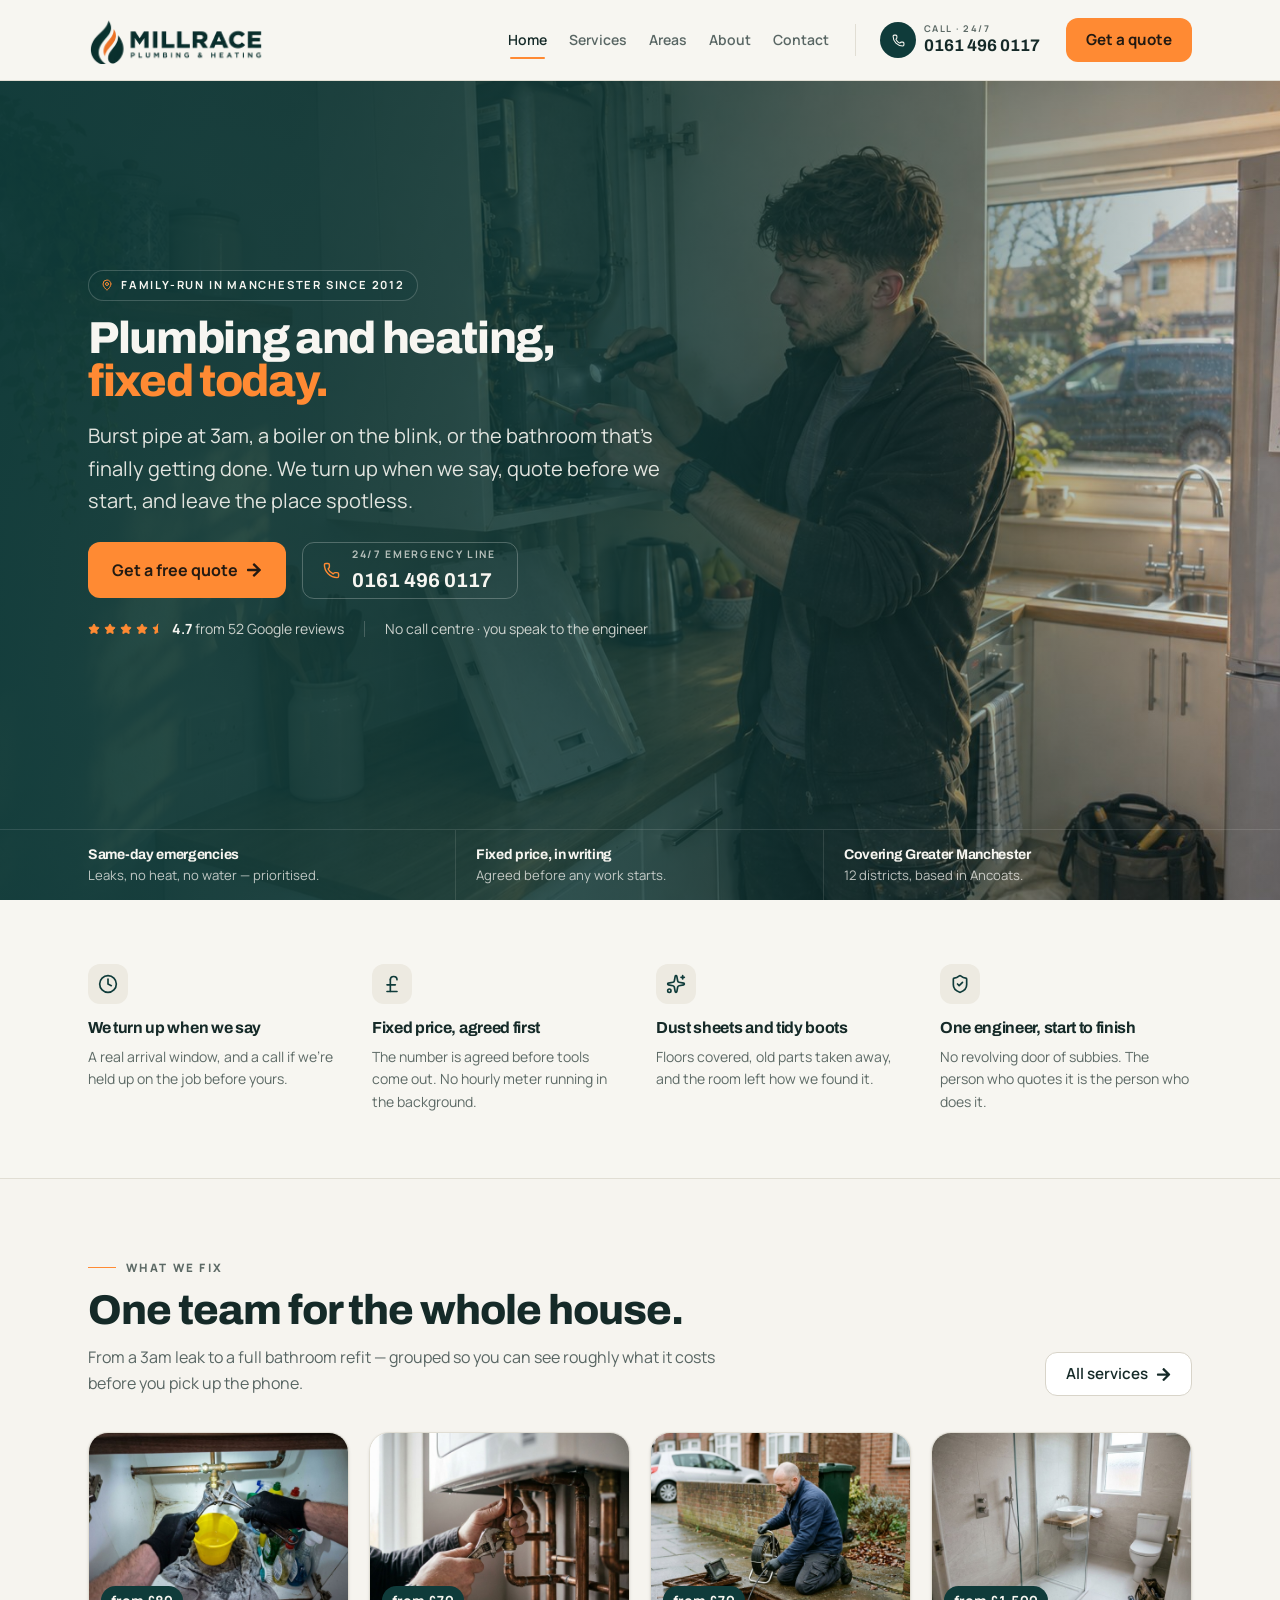
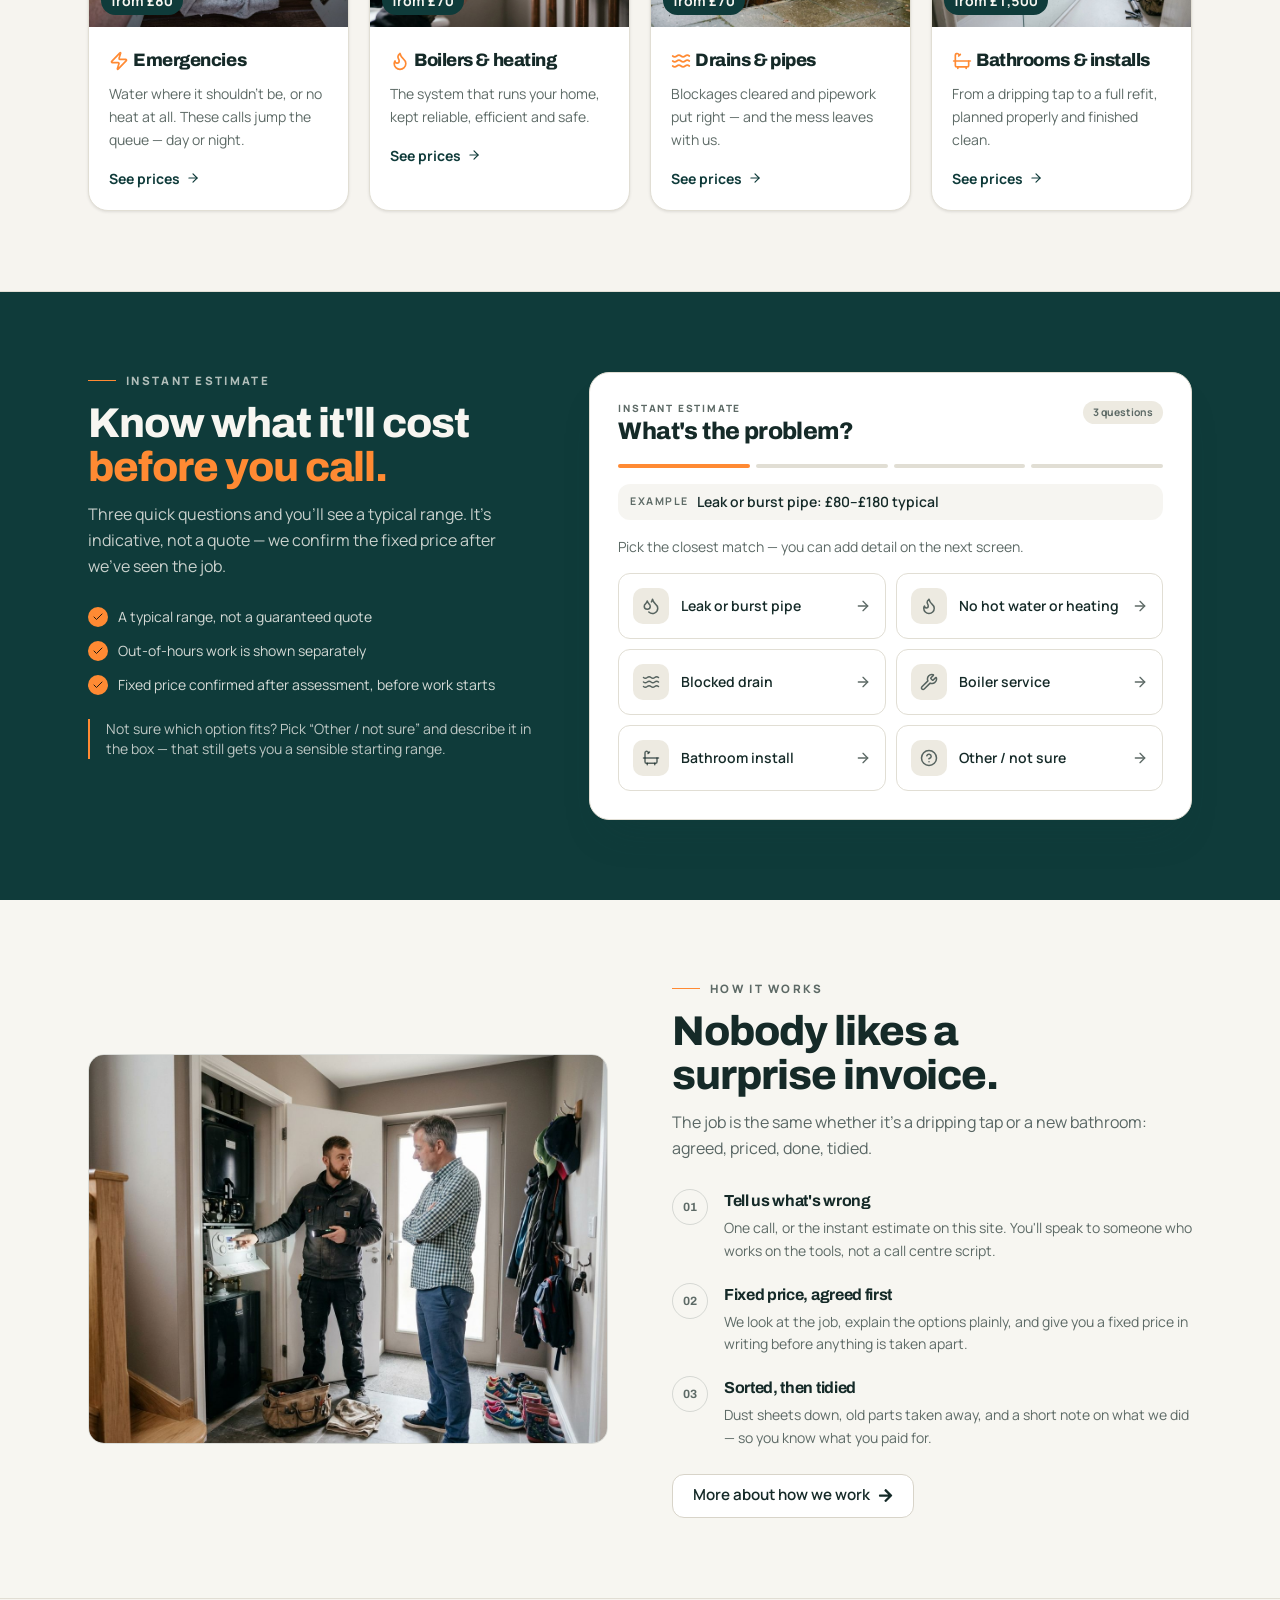
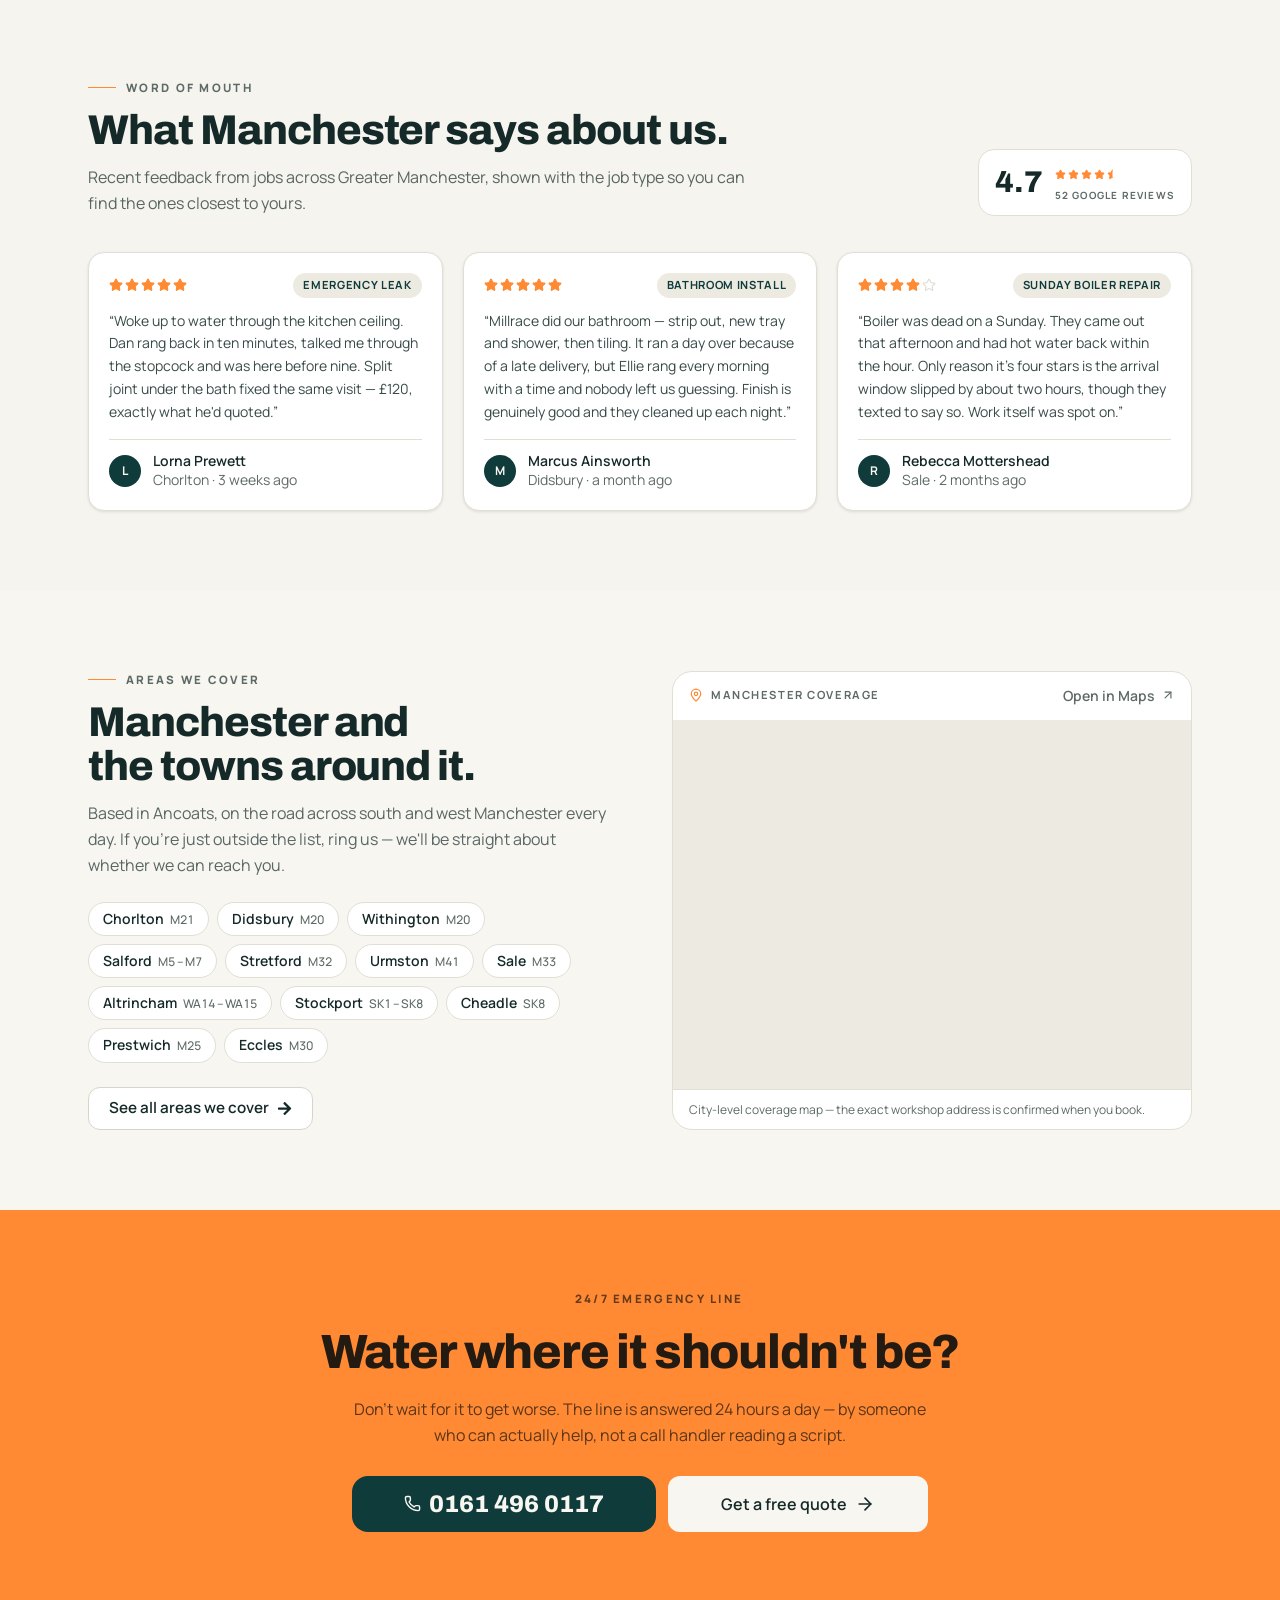
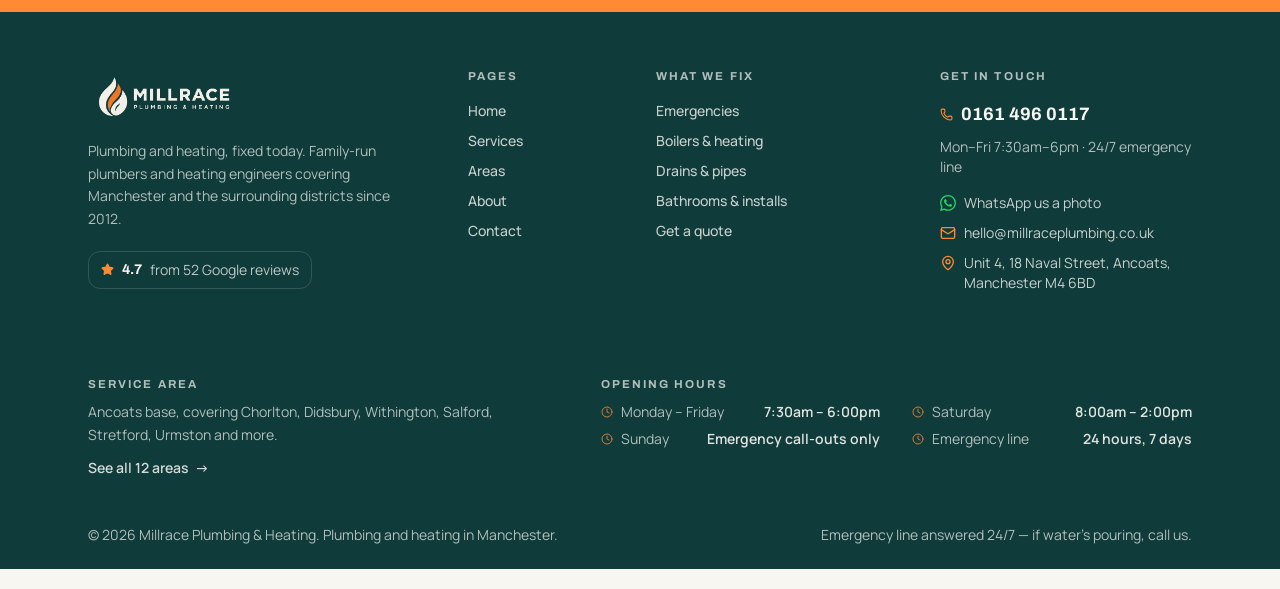
==== commit 5496d8d9: "M6: responsiveness parity at every width + heading band fix" ====
--- a/index.html
+++ b/index.html
@@ -6,8 +6,8 @@
 <meta name='robots' content='max-image-preview:large' />
 <link rel="alternate" type="application/rss+xml" title="Millrace Plumbing &amp; Heating &raquo; Feed" href="feed/" />
 <link rel="alternate" type="application/rss+xml" title="Millrace Plumbing &amp; Heating &raquo; Comments Feed" href="comments/feed/" />
-
-
+<link rel="alternate" title="oEmbed (JSON)" type="application/json+oembed" href="wp-json/oembed/1.0/embed?url=http%3A%2F%2F127.0.0.1%3A8082%2F" />
+<link rel="alternate" title="oEmbed (XML)" type="text/xml+oembed" href="wp-json/oembed/1.0/embed?url=http%3A%2F%2F127.0.0.1%3A8082%2F&#038;format=xml" />
 <style id="wp-img-auto-sizes-contain-inline-css">
 img:is([sizes=auto i],[sizes^="auto," i]){contain-intrinsic-size:3000px 1500px}
 /*# sourceURL=wp-img-auto-sizes-contain-inline-css */
@@ -41,12 +41,12 @@
 .e-heading-base a, .e-paragraph-base a { all: unset; cursor: pointer; }.elementor :where(.e-svg-base) { width: var(--e-svg-width, 65px); height: var(--e-svg-height, 65px); }form[data-element_type="e-form"].form-state-success [data-element_type="e-form-success-message"],form[data-element_type="e-form"].form-state-error [data-element_type="e-form-error-message"]{ display: block; }.elementor-edit-mode [data-element_type="e-form-success-message"]:is(.elementor-element-editable, :has(.elementor-element-editable), :has(> .elementor-empty-view)),.elementor-edit-mode [data-element_type="e-form-error-message"]:is(.elementor-element-editable, :has(.elementor-element-editable), :has(> .elementor-empty-view)){ display: block; }.e-background-video { position: relative; overflow: hidden; }.e-background-video__media { position: absolute; inset: 0; width: 100%; height: 100%; object-fit: cover; pointer-events: none; z-index: 0; }.e-background-video__content { position: relative; z-index: 1; flex: 1 1 auto; }.elementor-edit-mode .e-background-video__content.e-atomic-element:has(> .elementor-empty-view) { display: flex; flex-direction: column; flex: 1 1 auto; min-height: 0; }.elementor-edit-mode .e-background-video__content.e-atomic-element:has(> .elementor-empty-view) > .elementor-empty-view.elementor-empty-view { position: relative; flex: 1 1 auto; min-height: 120px; height: auto; width: 100%; }.elementor-edit-mode .e-background-video__content.e-atomic-element:has(> .elementor-empty-view) > .elementor-empty-view > .elementor-first-add { position: absolute; inset: 0; width: 100%; height: 100%; }.e-background-video__controls { z-index: 2; }.e-background-video__play, .e-background-video__pause { appearance: none; -webkit-appearance: none; }.e-background-video.e-background-video--playing .e-background-video__play { display: none; }.e-background-video.e-background-video--paused .e-background-video__pause { display: none; }.e-background-video:not(.e-background-video--playing):not(.e-background-video--paused) .e-background-video__controls,.e-background-video:not(.e-background-video--playing):not(.e-background-video--paused) .e-background-video__play,.e-background-video:not(.e-background-video--playing):not(.e-background-video--paused) .e-background-video__pause { display: none; }.e-accordion-item-header-base { list-style: none; }.e-accordion-item-header-base::-webkit-details-marker { display: none; }.e-accordion-item-base { interpolate-size: allow-keywords; }.e-accordion-item-base::details-content {block-size: 0; overflow: hidden;transition: block-size .3s ease, content-visibility .3s ease allow-discrete;}.e-accordion-item-base[open]::details-content { block-size: auto; }.e-accordion-item-icon-base, .e-accordion-item-icon-open-base { --e-svg-width: auto; --e-svg-height: 100%; }:where(.e-accordion-item-icon-base, .e-accordion-item-icon-open-base) .e-svg-base { max-width: 100%; }.e-accordion-item-icon-base.e-accordion-item-icon-base .e-svg-base svg, .e-accordion-item-icon-open-base.e-accordion-item-icon-open-base .e-svg-base svg { width: auto !important; }.e-accordion-item-icon-base svg, .e-accordion-item-icon-open-base svg { transition: transform .3s ease; }.e-accordion-item-base:not([open]) > summary :is(.e-accordion-item-icon-base, .e-accordion-item-icon-open-base) svg { transform: rotate(var(--e-accordion-icon-rotation-closed)); }.e-accordion-item-base[open] > summary :is(.e-accordion-item-icon-base, .e-accordion-item-icon-open-base) svg { transform: rotate(var(--e-accordion-icon-rotation, 180deg)); }.e-accordion-item-header-base.e-accordion-item-header-base:has(> .e-accordion-item-icon-open-base) { display: grid; grid-template-columns: minmax(0, 1fr) auto; align-items: center; }.e-accordion-item-header-base:has(> .e-accordion-item-icon-open-base) > .e-accordion-item-title-base { grid-column: 1; grid-row: 1; }.e-accordion-item-header-base:has(> .e-accordion-item-icon-open-base) > :is(.e-accordion-item-icon-base, .e-accordion-item-icon-open-base) { grid-column: 2; grid-row: 1; }.e-accordion-item-base .e-accordion-item-icon-open-base.e-accordion-item-icon-open-base { visibility: hidden; }.e-accordion-item-base[open] > summary .e-accordion-item-icon-open-base { visibility: visible; }.e-accordion-item-base[open] > summary:has(.e-accordion-item-icon-open-base) .e-accordion-item-icon-base { visibility: hidden; }.e-list-item-marker-base { --e-svg-width: 0.6em; --e-svg-height: 0.6em; }:where(.e-list-item-marker-base) .e-svg-base { flex-shrink: 0; }.e-list-item-marker-base .e-svg-base svg { display: block; }
 /*# sourceURL=elementor-frontend-inline-css */
 </style>
-<link rel='stylesheet' id='elementor-post-5-css' href='wp-content/uploads/elementor/css/post-5.css?ver=1794650603' media='all' />
+<link rel='stylesheet' id='elementor-post-5-css' href='wp-content/uploads/elementor/css/post-5.css?ver=1794670139' media='all' />
 <link rel='stylesheet' id='widget-image-css' href='wp-content/plugins/elementor/assets/css/widget-image.min.css?ver=4.4.0' media='all' />
 <link rel='stylesheet' id='widget-heading-css' href='wp-content/plugins/elementor/assets/css/widget-heading.min.css?ver=4.4.0' media='all' />
-<link rel='stylesheet' id='elementor-post-6-css' href='wp-content/uploads/elementor/css/post-6.css?ver=1794650603' media='all' />
-<link rel='stylesheet' id='base-desktop-css' href='wp-content/uploads/elementor/css/base-desktop.css?ver=6af831ebc02a0' media='all' />
-<link rel='stylesheet' id='base-mobile-css' href='wp-content/uploads/elementor/css/base-mobile.css?ver=6af831ebc02a0' media='(max-width:767px)' />
+<link rel='stylesheet' id='elementor-post-6-css' href='wp-content/uploads/elementor/css/post-6.css?ver=1794670140' media='all' />
+<link rel='stylesheet' id='base-desktop-css' href='wp-content/uploads/elementor/css/base-desktop.css?ver=6af87e3c39d6c' media='all' />
+<link rel='stylesheet' id='base-mobile-css' href='wp-content/uploads/elementor/css/base-mobile.css?ver=6af87e3c39d6c' media='(max-width:767px)' />
 <link rel='stylesheet' id='elementor-gf-roboto-css' href='https://fonts.googleapis.com/css?family=Roboto:100,100italic,200,200italic,300,300italic,400,400italic,500,500italic,600,600italic,700,700italic,800,800italic,900,900italic&#038;display=swap' media='all' />
 <link rel='stylesheet' id='elementor-gf-robotoslab-css' href='https://fonts.googleapis.com/css?family=Roboto+Slab:100,100italic,200,200italic,300,300italic,400,400italic,500,500italic,600,600italic,700,700italic,800,800italic,900,900italic&#038;display=swap' media='all' />
 <link rel='stylesheet' id='elementor-gf-manrope-css' href='https://fonts.googleapis.com/css?family=Manrope:100,100italic,200,200italic,300,300italic,400,400italic,500,500italic,600,600italic,700,700italic,800,800italic,900,900italic&#038;display=swap' media='all' />
@@ -105,9 +105,10 @@
 .mr-stars{color:#ff8a33;letter-spacing:2.5px;font-size:15px}
 /* header column widths are set natively on the columns themselves (Column Width %) — no CSS needed */
 /* hero: the dark gradient over the photo is a normal background-overlay IMAGE set in the editor (media library: "Hero gradient overlay") — no CSS needed. Only the copy column width is pinned here. */
-/* mobile header hidden except on phones; desktop header hidden on phones */
+/* small header hidden on desktop; desktop header hidden below desktop —
+   the original keeps its small header all the way up to 1024 (M6) */
 .mr-mhead-sec{display:none}
-@media (max-width: 767px){
+@media (max-width: 1023px){
   .mr-mhead-sec{display:block}
   .mr-header-sec{display:none}
 }
@@ -152,9 +153,7 @@
 @media (max-width:767px){
   .mr-hero-sec > .e-con-inner{height:100%;align-items:center;justify-content:center !important}
   .mr-hero-sec > .e-con-inner > .e-con{justify-content:center;align-self:center}
-  .mr-estimate-sec > .e-con-inner > .e-con, .mr-areas-sec > .e-con-inner > .e-con{padding-left:0 !important;padding-right:0 !important}
   .mr-headrow-sec > .e-con-inner{gap:32px}
-  .mr-estimate-sec > .e-con-inner, .mr-areas-sec > .e-con-inner, .mr-footer1-sec > .e-con-inner, .mr-footer2-sec > .e-con-inner, .mr-footer3-sec > .e-con-inner{padding-left:16px !important;padding-right:16px !important}
   .mr-hero-sec .elementor-widget-button .elementor-button{width:100%}
   .mr-headrow-sec h2.elementor-heading-title, .mr-process-sec h2.elementor-heading-title, .mr-areas-sec h2.elementor-heading-title{letter-spacing:-0.75px !important}
   .mr-hero-sec h1.elementor-heading-title{letter-spacing:-0.82px !important}
@@ -166,7 +165,7 @@
    never appears on desktop, and drops the five normal page links below the
    sticky phone header in the site's cream / teal / orange language. */
 .mr-mmenu-sec{display:none !important}
-@media (max-width:767px){
+@media (max-width:1023px){
   .mr-mmenu-sec:target{display:flex !important;position:fixed;top:65px;left:0;right:0;z-index:98;max-height:calc(100svh - 65px);overflow:auto;background:#f7f6f1;border-bottom:1px solid #e1ded4;box-shadow:0 22px 28px -24px rgba(21,42,40,0.5)}
   .mr-mnav{display:flex;flex-direction:column;padding:6px 0 10px}
   .mr-mnav a{display:flex;align-items:center;min-height:52px;padding:13px 20px;border-top:1px solid #e9e6dc;color:#152a28;font-family:'Manrope';font-size:16px;font-weight:700;line-height:1.25;text-decoration:none}
@@ -380,7 +379,7 @@
 .mr-cta-btns .b2{background:#f7f6f1;color:#152a28;border-radius:12px;padding:0 28px;height:56px;width:260px;font-family:Manrope,sans-serif;font-weight:600;font-size:16px}
 .mr-cta-btns .b2 svg{width:20px;height:20px}
 .mr-cta-btns .b2:hover{background:rgba(247,246,241,0.93)}
-@media (max-width:639px){.mr-cta-btns{flex-direction:column}.mr-cta-btns a{width:100%}}
+@media (max-width:639px){.mr-cta-btns{flex-direction:column}.mr-cta-btns .b1,.mr-cta-btns .b2{width:100%}}
 
 /* M2 content rules for generator markup */
 .mr-badge{white-space:nowrap}
@@ -404,30 +403,166 @@
 .mr-foot-num svg{width:13px;height:13px;color:#ff8a33;flex:0 0 13px}
 .mr-foot-num:hover{color:#ff8a33}
 
+/* ================= M6 (responsive parity with the original) =================
+   The original steps its layout at 640 / 768 / 1024 px, but Elementor's own
+   device steps sit at 767 / 1024 — so the bands between the two systems are
+   set here. Everything else responsive is native element settings. */
+
+/* ---- 640–767: the original's first step up from phones ---- */
+@media (min-width:640px) and (max-width:767px){
+  /* hero copy at the original's fixed measure (576, plus its 16 phone inset) */
+  .mr-hero-sec > .e-con-inner > .e-con:first-child{width:592px !important;max-width:592px;flex:none !important;align-self:flex-start !important}
+  .mr-hero-sec h1.elementor-heading-title{font-size:48px !important;letter-spacing:-1.44px !important}
+  /* hero buttons side by side at their desktop shares (the button row is a
+     full-width container, so its children sit directly under it) */
+  .mr-hero-btns{flex-direction:row !important;flex-wrap:nowrap !important}
+  .mr-hero-btns > .e-con:first-child{flex:0 0 34.9% !important;width:34.9% !important}
+  .mr-hero-btns > .e-con:last-child{flex:0 0 37.5% !important;width:37.5% !important}
+  /* facts strip: one row of three (it is taller here, so it pulls up further) */
+  .mr-strip-sec > .e-con-inner{flex-direction:row !important;flex-wrap:nowrap !important}
+  .mr-strip-sec > .e-con-inner > .e-con{flex:0 0 33.333% !important;width:33.333% !important}
+  .mr-strip-sec{margin-top:-89px !important}
+  /* promises and services in two columns, as the original has them here */
+  .mr-promises-sec > .e-con-inner, .mr-services-sec > .e-con-inner{flex-direction:row !important;flex-wrap:wrap !important}
+  .mr-promises-sec > .e-con-inner > .e-con{flex:0 0 calc((100% - 24px) / 2) !important;width:calc((100% - 24px) / 2) !important}
+  .mr-services-sec > .e-con-inner > .e-con{flex:0 0 calc((100% - 20px) / 2) !important;width:calc((100% - 20px) / 2) !important}
+  /* call band type at this size */
+  .mr-cta-h2{font-size:30px !important;line-height:36px !important;letter-spacing:-0.75px !important}
+  .mr-cta-btns .b1{font-size:20px !important;line-height:28px !important}
+}
+
+/* ---- the small header below desktop: one flex row, logo takes the slack ---- */
+@media (max-width:1023px){
+  .mr-mhead-sec > .elementor-container{display:flex;flex-wrap:nowrap;align-items:center}
+  .mr-mhead-sec .elementor-column{flex:0 0 auto}
+  .mr-mhead-sec .elementor-column:first-child{flex:1 1 auto}
+}
+@media (max-width:767px){
+  /* the quote button's column only exists on mid-size screens */
+  .mr-mhead-sec .elementor-column:nth-child(2){display:none}
+}
+
+/* ---- 768–1023: the original's middle step (small tablets) ---- */
+@media (min-width:768px) and (max-width:1023px){
+  /* hero copy at the original's fixed measure (576, plus its 24 inset) */
+  .mr-hero-sec > .e-con-inner > .e-con:first-child{flex:0 0 600px !important;width:600px !important}
+  /* mid-size header: bigger logo, roomier bar; the drop-down sits under it */
+  .mr-mhead-sec{padding:16px 24px !important}
+  .mr-mhead-sec .elementor-widget-image img{width:178px !important;height:auto !important}
+  .mr-mmenu-sec:target{top:80px;max-height:calc(100svh - 80px)}
+}
+
+/* ---- 1024 and up: the original's desktop step starts here, not at 1025 ---- */
+@media (min-width:1024px){
+  /* the headline follows the original's fluid size, not one fixed size */
+  .mr-hero-sec h1.elementor-heading-title{font-size:clamp(40px, 3.5vw, 60px) !important;letter-spacing:-0.03em !important}
+  .mr-hero-sec > .e-con-inner > .e-con:first-child{flex:0 0 calc(clamp(576px, 36.6vw, 628.6px) + 24px) !important;width:calc(clamp(576px, 36.6vw, 628.6px) + 24px) !important}
+  /* at exactly 1024 Elementor still applies its tablet rules; these restore
+     the desktop arrangement the original already has at this width */
+  .mr-promises-sec > .e-con-inner{flex-wrap:nowrap !important}
+  .mr-promises-sec > .e-con-inner > .e-con{flex:0 0 calc((100% - 96px) / 4) !important}
+  .mr-services-sec > .e-con-inner{flex-wrap:nowrap !important}
+  .mr-services-sec > .e-con-inner > .e-con{flex:0 0 calc((100% - 60px) / 4) !important}
+  .mr-estimate-sec > .e-con-inner, .mr-process-sec > .e-con-inner, .mr-areas-sec > .e-con-inner{flex-direction:row !important}
+  .mr-estimate-sec > .e-con-inner > .e-con:first-child{flex:0 0 calc((100% - 56px) * 0.425) !important}
+  .mr-estimate-sec > .e-con-inner > .e-con:last-child{flex:0 0 calc((100% - 56px) * 0.575) !important}
+  .mr-process-sec > .e-con-inner > .e-con, .mr-areas-sec > .e-con-inner > .e-con{flex:0 0 calc((100% - 64px) / 2) !important}
+}
+@media (min-width:768px){
+  .mr-cta-btns .b1{line-height:32px}
+}
+/* desktop header in the squeeze band (1024 up to the full 1152 track):
+   natural widths spread across the bar, so nothing wraps or grows tall */
+@media (min-width:1024px) and (max-width:1166px){
+  .mr-header-sec > .e-con-inner{justify-content:space-between !important}
+  .mr-header-sec > .e-con-inner > .e-con{flex:0 0 auto !important;width:auto !important}
+  .mr-header-sec .elementor-button{white-space:nowrap}
+}
+
+/* ================= M6, second pass ================= */
+/* the split sections' words sit in a measure no wider than the original's
+   (672px); on desktop the columns are narrower than that, so this only
+   bites when the sections stack on mid-size screens */
+.mr-estimate-sec > .e-con-inner > .e-con:first-child > *:nth-child(-n+3),
+.mr-areas-sec > .e-con-inner > .e-con:first-child > *:nth-child(-n+3),
+.mr-process-sec > .e-con-inner > .e-con:last-child > *:nth-child(-n+3){max-width:672px}
+.mr-estimate-sec .mr-h2{margin-top:12px;text-wrap:balance}
+.mr-areas-sec .elementor-heading-title, .mr-process-sec .elementor-heading-title{text-wrap:balance}
+/* review cards: the quote grows so the name row sits at the card's foot,
+   like the original's cards */
+.mr-reviews-sec .e-con-inner > .e-con > .elementor-widget-html{flex:1;display:flex;flex-direction:column}
+.mr-reviews-sec .elementor-widget-html > .elementor-widget-container{display:flex;flex-direction:column;flex:1}
+.mr-reviews-sec .mr-review-text{flex:1}
+/* section head rows on mid-size screens: the words keep the original's
+   672px measure and the side element wraps underneath only when the two
+   no longer fit side by side — the original's own wrapping behaviour */
+@media (min-width:768px) and (max-width:1023px){
+  .mr-headrow-sec > .e-con-inner{flex-wrap:wrap !important}
+  .mr-headrow-sec > .e-con-inner > .e-con:first-child{flex:0 1 672px !important;width:672px !important}
+  .mr-headrow-sec > .e-con-inner > .e-con:last-child{flex:0 0 auto !important;width:auto !important}
+}
+@media (min-width:768px){
+  /* the side element (button / rating) hugs the right edge, as the
+     original's space-between row puts it there */
+  .mr-headrow-sec > .e-con-inner > .e-con:last-child{align-items:flex-end}
+}
+/* call band on phones: the original's smaller headline, and its phone
+   number set at the same size as on small tablets */
+@media (max-width:639px){
+  .mr-cta-h2{font-size:30px !important;line-height:36px !important;letter-spacing:-0.75px !important}
+  .mr-cta-btns .b1{font-size:20px !important;line-height:28px !important}
+}
+/* at exactly 1024 Elementor is still in its tablet mode; the footer and the
+   section head rows already run their desktop arrangement there */
+@media (min-width:1024px){
+  .mr-footer1-sec > .e-con-inner{padding-top:56px !important;padding-bottom:59px !important}
+  .mr-footer1-sec > .e-con-inner{flex-wrap:nowrap !important;gap:32px !important}
+  .mr-footer1-sec > .e-con-inner > .e-con:nth-child(1){flex:0 0 calc((100% - 96px) * 0.345) !important}
+  .mr-footer1-sec > .e-con-inner > .e-con:nth-child(2){flex:0 0 calc((100% - 96px) * 0.155) !important}
+  .mr-footer1-sec > .e-con-inner > .e-con:nth-child(3){flex:0 0 calc((100% - 96px) * 0.25) !important}
+  .mr-footer1-sec > .e-con-inner > .e-con:nth-child(4){flex:0 0 calc((100% - 96px) * 0.25) !important}
+  .mr-footer2-sec > .e-con-inner{flex-direction:row !important;gap:48px !important}
+  .mr-footer2-sec > .e-con-inner > .e-con:first-child{flex:0 0 calc((100% - 48px) * 0.44) !important}
+  .mr-footer2-sec > .e-con-inner > .e-con:last-child{flex:0 0 calc((100% - 48px) * 0.56) !important}
+  .mr-headrow-sec > .e-con-inner{flex-direction:row !important;gap:0 !important}
+  .mr-headrow-sec > .e-con-inner > .e-con:first-child{flex:0 0 70% !important;width:70% !important}
+  .mr-headrow-sec > .e-con-inner > .e-con:last-child{flex:0 0 30% !important;width:30% !important}
+}
+
+/* M6 final pass: below 768 the original's section headings use a roomier
+   line-height (36px at 30px size) and -0.75px tracking. The builder data
+   carried the desktop ratios down, making headings 31.8px/tighter here. */
+@media (max-width: 767px) {
+  .mr-estimate-sec h2, .mr-process-sec h2, .mr-areas-sec h2, .mr-headrow-sec h2 {
+    line-height: 36px;
+    letter-spacing: -0.75px;
+  }
+}
+
 </style>
 	<meta name="viewport" content="width=device-width, initial-scale=1.0, viewport-fit=cover" /></head>
 <body class="home wp-singular page-template page-template-elementor_canvas page page-id-6 wp-embed-responsive wp-theme-hello-elementor hello-elementor-default elementor-default elementor-template-canvas elementor-kit-5 elementor-page elementor-page-6">
-			<div data-elementor-type="wp-page" data-elementor-id="6" class="elementor elementor-6">
-				<div class="elementor-element elementor-element-84216db e-flex e-con-boxed mr-header-sec mr-inset e-con e-parent" data-id="84216db" data-element_type="container" data-e-type="container" data-settings="{&quot;background_background&quot;:&quot;classic&quot;}">
-					<div class="e-con-inner">
-		<div class="elementor-element elementor-element-cb0a479 e-flex e-con-full e-con e-child" data-id="cb0a479" data-element_type="container" data-e-type="container">
-				<div class="elementor-element elementor-element-9a68b45 elementor-widget elementor-widget-image" data-id="9a68b45" data-element_type="widget" data-e-type="widget" data-widget_type="image.default">
+			<div data-elementor-type="wp-page" data-elementor-id="6" class="elementor elementor-6 elementor-bc-flex-widget">
+				<div class="elementor-element elementor-element-8574467 e-flex e-con-boxed mr-header-sec mr-inset e-con e-parent" data-id="8574467" data-element_type="container" data-e-type="container" data-settings="{&quot;background_background&quot;:&quot;classic&quot;}">
+					<div class="e-con-inner">
+		<div class="elementor-element elementor-element-0e0f894 e-flex e-con-full e-con e-child" data-id="0e0f894" data-element_type="container" data-e-type="container">
+				<div class="elementor-element elementor-element-2efd05a elementor-widget elementor-widget-image" data-id="2efd05a" data-element_type="widget" data-e-type="widget" data-widget_type="image.default">
 															<img fetchpriority="high" decoding="async" width="740" height="200" src="wp-content/uploads/2026/11/logo-header.png" class="attachment-full size-full wp-image-18" alt="Millrace Plumbing &amp; Heating logo" srcset="wp-content/uploads/2026/11/logo-header.png 740w, wp-content/uploads/2026/11/logo-header-300x81.png 300w" sizes="(max-width: 740px) 100vw, 740px" />															</div>
 				</div>
-		<div class="elementor-element elementor-element-14d2ece e-flex e-con-full e-con e-child" data-id="14d2ece" data-element_type="container" data-e-type="container">
-				<div class="elementor-element elementor-element-dd8eb7f elementor-widget elementor-widget-text-editor" data-id="dd8eb7f" data-element_type="widget" data-e-type="widget" data-widget_type="text-editor.default">
+		<div class="elementor-element elementor-element-6c8ae12 e-flex e-con-full e-con e-child" data-id="6c8ae12" data-element_type="container" data-e-type="container">
+				<div class="elementor-element elementor-element-a54d332 elementor-widget elementor-widget-text-editor" data-id="a54d332" data-element_type="widget" data-e-type="widget" data-widget_type="text-editor.default">
 									<nav class="mr-nav"><a class="mr-active" href="/">Home</a><a href="/services">Services</a><a href="/areas">Areas</a><a href="/about">About</a><a href="/contact">Contact</a></nav>								</div>
 				</div>
-		<div class="elementor-element elementor-element-8abd2e7 e-flex e-con-full e-con e-child" data-id="8abd2e7" data-element_type="container" data-e-type="container">
-				<div class="elementor-element elementor-element-c1901df elementor-widget elementor-widget-html" data-id="c1901df" data-element_type="widget" data-e-type="widget" data-widget_type="html.default">
+		<div class="elementor-element elementor-element-e1dded5 e-flex e-con-full e-con e-child" data-id="e1dded5" data-element_type="container" data-e-type="container">
+				<div class="elementor-element elementor-element-6f0e865 elementor-widget elementor-widget-html" data-id="6f0e865" data-element_type="widget" data-e-type="widget" data-widget_type="html.default">
 					<span class="mr-vdiv"></span>				</div>
 				</div>
-		<div class="elementor-element elementor-element-00cdca3 e-flex e-con-full e-con e-child" data-id="00cdca3" data-element_type="container" data-e-type="container">
-				<div class="elementor-element elementor-element-26d60d7 elementor-widget elementor-widget-html" data-id="26d60d7" data-element_type="widget" data-e-type="widget" data-widget_type="html.default">
+		<div class="elementor-element elementor-element-af857ce e-flex e-con-full e-con e-child" data-id="af857ce" data-element_type="container" data-e-type="container">
+				<div class="elementor-element elementor-element-ff6c247 elementor-widget elementor-widget-html" data-id="ff6c247" data-element_type="widget" data-e-type="widget" data-widget_type="html.default">
 					<a class="mr-call" href="tel:+441614960117"><span class="mr-call-disc"><svg xmlns="http://www.w3.org/2000/svg" viewBox="0 0 24 24" fill="none" stroke="currentColor" stroke-width="2" stroke-linecap="round" stroke-linejoin="round"><path d="M13.832 16.568a1 1 0 0 0 1.213-.303l.355-.465A2 2 0 0 1 17 15h3a2 2 0 0 1 2 2v3a2 2 0 0 1-2 2A18 18 0 0 1 2 4a2 2 0 0 1 2-2h3a2 2 0 0 1 2 2v3a2 2 0 0 1-.8 1.6l-.468.351a1 1 0 0 0-.292 1.233 14 14 0 0 0 6.392 6.384"/></svg></span><span class="mr-call-stack"><small>Call &middot; 24/7</small><strong>0161 496 0117</strong></span></a>				</div>
 				</div>
-		<div class="elementor-element elementor-element-217489d e-flex e-con-full e-con e-child" data-id="217489d" data-element_type="container" data-e-type="container">
-				<div class="elementor-element elementor-element-003fae4 elementor-align-right elementor-widget elementor-widget-button" data-id="003fae4" data-element_type="widget" data-e-type="widget" data-widget_type="button.default">
+		<div class="elementor-element elementor-element-b074215 e-flex e-con-full e-con e-child" data-id="b074215" data-element_type="container" data-e-type="container">
+				<div class="elementor-element elementor-element-f4793ae elementor-align-right elementor-widget elementor-widget-button" data-id="f4793ae" data-element_type="widget" data-e-type="widget" data-widget_type="button.default">
 										<a class="elementor-button elementor-button-link elementor-size-sm" href="/contact#quote-form">
 						<span class="elementor-button-content-wrapper">
 									<span class="elementor-button-text">Get a quote</span>
@@ -437,48 +572,59 @@
 				</div>
 					</div>
 				</div>
-				<section class="elementor-section elementor-top-section elementor-element elementor-element-77be3b9 elementor-section-boxed mr-mhead-sec elementor-section-height-default elementor-section-height-default" data-id="77be3b9" data-element_type="section" data-e-type="section" id="mr-mobile-header" data-settings="{&quot;background_background&quot;:&quot;classic&quot;}">
+				<section class="elementor-section elementor-top-section elementor-element elementor-element-43146e4 elementor-section-boxed mr-mhead-sec elementor-section-height-default elementor-section-height-default" data-id="43146e4" data-element_type="section" data-e-type="section" id="mr-mobile-header" data-settings="{&quot;background_background&quot;:&quot;classic&quot;}">
 						<div class="elementor-container elementor-column-gap-no">
-					<div class="elementor-column elementor-col-70 elementor-top-column elementor-element elementor-element-4cd4166" data-id="4cd4166" data-element_type="column" data-e-type="column">
+					<div class="elementor-column elementor-col-52 elementor-top-column elementor-element elementor-element-584dc10" data-id="584dc10" data-element_type="column" data-e-type="column">
 			<div class="elementor-widget-wrap elementor-element-populated">
-						<div class="elementor-element elementor-element-ef32ced elementor-widget elementor-widget-image" data-id="ef32ced" data-element_type="widget" data-e-type="widget" data-widget_type="image.default">
+						<div class="elementor-element elementor-element-ead5547 elementor-widget elementor-widget-image" data-id="ead5547" data-element_type="widget" data-e-type="widget" data-widget_type="image.default">
 															<img fetchpriority="high" decoding="async" width="740" height="200" src="wp-content/uploads/2026/11/logo-header.png" class="attachment-full size-full wp-image-18" alt="Millrace Plumbing &amp; Heating logo" srcset="wp-content/uploads/2026/11/logo-header.png 740w, wp-content/uploads/2026/11/logo-header-300x81.png 300w" sizes="(max-width: 740px) 100vw, 740px" />															</div>
 					</div>
 		</div>
-				<div class="elementor-column elementor-col-15 elementor-top-column elementor-element elementor-element-3d178f6" data-id="3d178f6" data-element_type="column" data-e-type="column">
+				<div class="elementor-column elementor-col-24 elementor-top-column elementor-element elementor-element-aaba3b5" data-id="aaba3b5" data-element_type="column" data-e-type="column">
 			<div class="elementor-widget-wrap elementor-element-populated">
-						<div class="elementor-element elementor-element-aeafd35 elementor-widget elementor-widget-html" data-id="aeafd35" data-element_type="widget" data-e-type="widget" data-widget_type="html.default">
+						<div class="elementor-element elementor-element-2530f34 elementor-align-right elementor-widget elementor-widget-button" data-id="2530f34" data-element_type="widget" data-e-type="widget" data-widget_type="button.default">
+										<a class="elementor-button elementor-button-link elementor-size-sm" href="/contact#quote-form">
+						<span class="elementor-button-content-wrapper">
+									<span class="elementor-button-text">Get a quote</span>
+					</span>
+					</a>
+								</div>
+					</div>
+		</div>
+				<div class="elementor-column elementor-col-12 elementor-top-column elementor-element elementor-element-ad8a8f3" data-id="ad8a8f3" data-element_type="column" data-e-type="column">
+			<div class="elementor-widget-wrap elementor-element-populated">
+						<div class="elementor-element elementor-element-ae9d5e2 elementor-widget elementor-widget-html" data-id="ae9d5e2" data-element_type="widget" data-e-type="widget" data-widget_type="html.default">
 					<a class="mr-mbtn mr-mbtn-tel" href="tel:+441614960117" aria-label="Call Millrace"><svg xmlns="http://www.w3.org/2000/svg" width="24" height="24" viewBox="0 0 24 24" fill="none" stroke="currentColor" stroke-width="2.5" stroke-linecap="round" stroke-linejoin="round" aria-hidden="true"><path d="M13.832 16.568a1 1 0 0 0 1.213-.303l.355-.465A2 2 0 0 1 17 15h3a2 2 0 0 1 2 2v3a2 2 0 0 1-2 2A18 18 0 0 1 2 4a2 2 0 0 1 2-2h3a2 2 0 0 1 2 2v3a2 2 0 0 1-.8 1.6l-.468.351a1 1 0 0 0-.292 1.233 14 14 0 0 0 6.392 6.384"></path></svg></a>				</div>
 					</div>
 		</div>
-				<div class="elementor-column elementor-col-15 elementor-top-column elementor-element elementor-element-ccc87ad" data-id="ccc87ad" data-element_type="column" data-e-type="column">
+				<div class="elementor-column elementor-col-12 elementor-top-column elementor-element elementor-element-4ff130e" data-id="4ff130e" data-element_type="column" data-e-type="column">
 			<div class="elementor-widget-wrap elementor-element-populated">
-						<div class="elementor-element elementor-element-7c36f7c elementor-widget elementor-widget-html" data-id="7c36f7c" data-element_type="widget" data-e-type="widget" id="mr-burger-button" data-widget_type="html.default">
+						<div class="elementor-element elementor-element-fc7516b elementor-widget elementor-widget-html" data-id="fc7516b" data-element_type="widget" data-e-type="widget" id="mr-burger-button" data-widget_type="html.default">
 					<a class="mr-mbtn mr-mbtn-menu" href="#mr-mobile-menu" aria-label="Open menu"><svg xmlns="http://www.w3.org/2000/svg" width="24" height="24" viewBox="0 0 24 24" fill="none" stroke="currentColor" stroke-width="2" stroke-linecap="round" stroke-linejoin="round" aria-hidden="true"><path d="M4 5h16"></path><path d="M4 12h16"></path><path d="M4 19h16"></path></svg></a>				</div>
 					</div>
 		</div>
 					</div>
 		</section>
-		<div class="elementor-element elementor-element-6fba89e e-flex e-con-boxed mr-mmenu-sec e-con e-parent" data-id="6fba89e" data-element_type="container" data-e-type="container" id="mr-mobile-menu" data-settings="{&quot;background_background&quot;:&quot;classic&quot;}">
-					<div class="e-con-inner">
-		<div class="elementor-element elementor-element-2a0e1f7 e-flex e-con-full e-con e-child" data-id="2a0e1f7" data-element_type="container" data-e-type="container">
-				<div class="elementor-element elementor-element-a13ba37 elementor-widget elementor-widget-text-editor" data-id="a13ba37" data-element_type="widget" data-e-type="widget" data-widget_type="text-editor.default">
+		<div class="elementor-element elementor-element-9d14de5 e-flex e-con-boxed mr-mmenu-sec e-con e-parent" data-id="9d14de5" data-element_type="container" data-e-type="container" id="mr-mobile-menu" data-settings="{&quot;background_background&quot;:&quot;classic&quot;}">
+					<div class="e-con-inner">
+		<div class="elementor-element elementor-element-b882fb0 e-flex e-con-full e-con e-child" data-id="b882fb0" data-element_type="container" data-e-type="container">
+				<div class="elementor-element elementor-element-82af631 elementor-widget elementor-widget-text-editor" data-id="82af631" data-element_type="widget" data-e-type="widget" data-widget_type="text-editor.default">
 									<nav class="mr-mnav" aria-label="Mobile navigation"><a class="mr-mnav-active" href="/" aria-current="page">Home</a><a href="/services/">Services</a><a href="/areas/">Areas</a><a href="/about/">About</a><a href="/contact/">Contact</a><a class="mr-mnav-close" href="#mr-mobile-header">Close menu</a></nav>								</div>
 				</div>
 					</div>
 				</div>
-		<div class="elementor-element elementor-element-89a9afa e-flex e-con-boxed mr-hero-sec mr-inset e-con e-parent" data-id="89a9afa" data-element_type="container" data-e-type="container" data-settings="{&quot;background_background&quot;:&quot;classic&quot;}">
-					<div class="e-con-inner">
-		<div class="elementor-element elementor-element-82cab07 e-flex e-con-full e-con e-child" data-id="82cab07" data-element_type="container" data-e-type="container">
-				<div class="elementor-element elementor-element-326bcaf elementor-widget elementor-widget-html" data-id="326bcaf" data-element_type="widget" data-e-type="widget" data-widget_type="html.default">
+		<div class="elementor-element elementor-element-e3669fb e-flex e-con-boxed mr-hero-sec mr-inset e-con e-parent" data-id="e3669fb" data-element_type="container" data-e-type="container" data-settings="{&quot;background_background&quot;:&quot;classic&quot;}">
+					<div class="e-con-inner">
+		<div class="elementor-element elementor-element-6719e54 e-flex e-con-full e-con e-child" data-id="6719e54" data-element_type="container" data-e-type="container">
+				<div class="elementor-element elementor-element-61ed026 elementor-widget elementor-widget-html" data-id="61ed026" data-element_type="widget" data-e-type="widget" data-widget_type="html.default">
 					<span class="mr-badge"><svg xmlns="http://www.w3.org/2000/svg" viewBox="0 0 24 24" fill="none" stroke="currentColor" stroke-width="2" stroke-linecap="round" stroke-linejoin="round"><path d="M20 10c0 4.993-5.539 10.193-7.399 11.799a1 1 0 0 1-1.202 0C9.539 20.193 4 14.993 4 10a8 8 0 0 1 16 0"/><circle cx="12" cy="10" r="3"/></svg> FAMILY-RUN IN MANCHESTER SINCE 2012</span>				</div>
-				<div class="elementor-element elementor-element-5ada5e0 elementor-widget elementor-widget-heading" data-id="5ada5e0" data-element_type="widget" data-e-type="widget" data-widget_type="heading.default">
+				<div class="elementor-element elementor-element-3e598f1 elementor-widget elementor-widget-heading" data-id="3e598f1" data-element_type="widget" data-e-type="widget" data-widget_type="heading.default">
 					<h1 class="elementor-heading-title elementor-size-default">Plumbing and heating,<br><span style="color:#ff8a33">fixed today.</span></h1>				</div>
-				<div class="elementor-element elementor-element-c121132 elementor-widget elementor-widget-text-editor" data-id="c121132" data-element_type="widget" data-e-type="widget" data-widget_type="text-editor.default">
+				<div class="elementor-element elementor-element-eda3b21 elementor-widget elementor-widget-text-editor" data-id="eda3b21" data-element_type="widget" data-e-type="widget" data-widget_type="text-editor.default">
 									<div style="max-width:576px"><p>Burst pipe at 3am, a boiler on the blink, or the bathroom that&#39;s finally getting done. We turn up when we say, quote before we start, and leave the place spotless.</p></div>								</div>
-		<div class="elementor-element elementor-element-15e9e2c e-flex e-con-full e-con e-child" data-id="15e9e2c" data-element_type="container" data-e-type="container">
-		<div class="elementor-element elementor-element-085d3ea e-flex e-con-full e-con e-child" data-id="085d3ea" data-element_type="container" data-e-type="container">
-				<div class="elementor-element elementor-element-a899be1 elementor-widget elementor-widget-button" data-id="a899be1" data-element_type="widget" data-e-type="widget" data-widget_type="button.default">
+		<div class="elementor-element elementor-element-08af7f9 mr-hero-btns e-flex e-con-full e-con e-child" data-id="08af7f9" data-element_type="container" data-e-type="container">
+		<div class="elementor-element elementor-element-02073d6 e-flex e-con-full e-con e-child" data-id="02073d6" data-element_type="container" data-e-type="container">
+				<div class="elementor-element elementor-element-7d5b647 elementor-widget elementor-widget-button" data-id="7d5b647" data-element_type="widget" data-e-type="widget" data-widget_type="button.default">
 										<a class="elementor-button elementor-button-link elementor-size-sm" href="/contact#quote-form">
 						<span class="elementor-button-content-wrapper">
 						<span class="elementor-button-icon">
@@ -488,88 +634,88 @@
 					</a>
 								</div>
 				</div>
-		<div class="elementor-element elementor-element-66f89b2 e-flex e-con-full e-con e-child" data-id="66f89b2" data-element_type="container" data-e-type="container">
-				<div class="elementor-element elementor-element-3207a99 elementor-widget elementor-widget-html" data-id="3207a99" data-element_type="widget" data-e-type="widget" data-widget_type="html.default">
+		<div class="elementor-element elementor-element-805ae0a e-flex e-con-full e-con e-child" data-id="805ae0a" data-element_type="container" data-e-type="container">
+				<div class="elementor-element elementor-element-264b91d elementor-widget elementor-widget-html" data-id="264b91d" data-element_type="widget" data-e-type="widget" data-widget_type="html.default">
 					<a href="tel:+441614960117" style="display:flex;align-items:center;gap:12px;text-decoration:none"><span style="color:#ff8a33;display:inline-flex;width:17px;height:17px"><svg xmlns="http://www.w3.org/2000/svg" viewBox="0 0 24 24" fill="none" stroke="currentColor" stroke-width="2" stroke-linecap="round" stroke-linejoin="round"><path d="M13.832 16.568a1 1 0 0 0 1.213-.303l.355-.465A2 2 0 0 1 17 15h3a2 2 0 0 1 2 2v3a2 2 0 0 1-2 2A18 18 0 0 1 2 4a2 2 0 0 1 2-2h3a2 2 0 0 1 2 2v3a2 2 0 0 1-.8 1.6l-.468.351a1 1 0 0 0-.292 1.233 14 14 0 0 0 6.392 6.384"/></svg></span><span><span style="display:block;letter-spacing:1.664px;font-size:10.4px;font-weight:700;color:rgba(247,246,241,0.7)">24/7 EMERGENCY LINE</span><span style="display:block;font-size:20px;font-weight:700;color:#f7f6f1;font-family:Archivo;line-height:1.4;margin-top:4px">0161 496 0117</span></span></a>				</div>
 				</div>
 				</div>
 				<div class="elementor-element elementor-element-7e2ecb3 elementor-widget elementor-widget-html" data-id="7e2ecb3" data-element_type="widget" data-e-type="widget" data-widget_type="html.default">
 					<div style="font-family:Manrope,sans-serif;font-size:14px;font-weight:400;line-height:1.43;color:rgba(247,246,241,0.85)"><span style="display:inline-flex;align-items:center;gap:20px;flex-wrap:wrap"><span style="display:inline-flex;align-items:center;gap:8px"><span class="mr-stars-row mr-stars-hero"><svg xmlns="http://www.w3.org/2000/svg" viewBox="0 0 24 24" fill="currentColor" stroke="currentColor" stroke-width="2" stroke-linecap="round" stroke-linejoin="round"><path d="M11.525 2.295a.53.53 0 0 1 .95 0l2.31 4.679a2.123 2.123 0 0 0 1.595 1.16l5.166.756a.53.53 0 0 1 .294.904l-3.736 3.638a2.123 2.123 0 0 0-.611 1.878l.882 5.14a.53.53 0 0 1-.771.56l-4.618-2.428a2.122 2.122 0 0 0-1.973 0L6.396 21.01a.53.53 0 0 1-.77-.56l.881-5.139a2.122 2.122 0 0 0-.611-1.879L2.16 9.795a.53.53 0 0 1 .294-.906l5.165-.755a2.122 2.122 0 0 0 1.597-1.16z"/></svg><svg xmlns="http://www.w3.org/2000/svg" viewBox="0 0 24 24" fill="currentColor" stroke="currentColor" stroke-width="2" stroke-linecap="round" stroke-linejoin="round"><path d="M11.525 2.295a.53.53 0 0 1 .95 0l2.31 4.679a2.123 2.123 0 0 0 1.595 1.16l5.166.756a.53.53 0 0 1 .294.904l-3.736 3.638a2.123 2.123 0 0 0-.611 1.878l.882 5.14a.53.53 0 0 1-.771.56l-4.618-2.428a2.122 2.122 0 0 0-1.973 0L6.396 21.01a.53.53 0 0 1-.77-.56l.881-5.139a2.122 2.122 0 0 0-.611-1.879L2.16 9.795a.53.53 0 0 1 .294-.906l5.165-.755a2.122 2.122 0 0 0 1.597-1.16z"/></svg><svg xmlns="http://www.w3.org/2000/svg" viewBox="0 0 24 24" fill="currentColor" stroke="currentColor" stroke-width="2" stroke-linecap="round" stroke-linejoin="round"><path d="M11.525 2.295a.53.53 0 0 1 .95 0l2.31 4.679a2.123 2.123 0 0 0 1.595 1.16l5.166.756a.53.53 0 0 1 .294.904l-3.736 3.638a2.123 2.123 0 0 0-.611 1.878l.882 5.14a.53.53 0 0 1-.771.56l-4.618-2.428a2.122 2.122 0 0 0-1.973 0L6.396 21.01a.53.53 0 0 1-.77-.56l.881-5.139a2.122 2.122 0 0 0-.611-1.879L2.16 9.795a.53.53 0 0 1 .294-.906l5.165-.755a2.122 2.122 0 0 0 1.597-1.16z"/></svg><svg xmlns="http://www.w3.org/2000/svg" viewBox="0 0 24 24" fill="currentColor" stroke="currentColor" stroke-width="2" stroke-linecap="round" stroke-linejoin="round"><path d="M11.525 2.295a.53.53 0 0 1 .95 0l2.31 4.679a2.123 2.123 0 0 0 1.595 1.16l5.166.756a.53.53 0 0 1 .294.904l-3.736 3.638a2.123 2.123 0 0 0-.611 1.878l.882 5.14a.53.53 0 0 1-.771.56l-4.618-2.428a2.122 2.122 0 0 0-1.973 0L6.396 21.01a.53.53 0 0 1-.77-.56l.881-5.139a2.122 2.122 0 0 0-.611-1.879L2.16 9.795a.53.53 0 0 1 .294-.906l5.165-.755a2.122 2.122 0 0 0 1.597-1.16z"/></svg><svg xmlns="http://www.w3.org/2000/svg" viewBox="0 0 24 24" fill="currentColor" stroke="currentColor" stroke-width="2" stroke-linecap="round" stroke-linejoin="round"><path d="M12 18.338a2.1 2.1 0 0 0-.987.244L6.396 21.01a.53.53 0 0 1-.77-.56l.881-5.139a2.12 2.12 0 0 0-.611-1.879L2.16 9.795a.53.53 0 0 1 .294-.906l5.165-.755a2.12 2.12 0 0 0 1.597-1.16l2.309-4.679A.53.53 0 0 1 12 2"/></svg></span><span><strong style="font-weight:700;color:#f7f6f1">4.7</strong> <span style="color:rgba(247,246,241,0.8)">from 52 Google reviews</span></span></span><span style="width:1px;height:16px;background:rgba(247,246,241,0.2)"></span><span style="color:rgba(247,246,241,0.8)">No call centre &middot; you speak to the engineer</span></span></div>				</div>
 				</div>
-		<div class="elementor-element elementor-element-5b58a17 e-flex e-con-full e-con e-child" data-id="5b58a17" data-element_type="container" data-e-type="container">
-				</div>
-					</div>
-				</div>
-		<div class="elementor-element elementor-element-5bfc048 e-flex e-con-boxed mr-strip-sec e-con e-parent" data-id="5bfc048" data-element_type="container" data-e-type="container">
-					<div class="e-con-inner">
-		<div class="elementor-element elementor-element-9e9539c e-flex e-con-full e-con e-child" data-id="9e9539c" data-element_type="container" data-e-type="container">
-				<div class="elementor-element elementor-element-d99c5aa elementor-widget elementor-widget-heading" data-id="d99c5aa" data-element_type="widget" data-e-type="widget" data-widget_type="heading.default">
+		<div class="elementor-element elementor-element-f6b70f8 e-flex e-con-full e-con e-child" data-id="f6b70f8" data-element_type="container" data-e-type="container">
+				</div>
+					</div>
+				</div>
+		<div class="elementor-element elementor-element-9826ef8 e-flex e-con-boxed mr-strip-sec e-con e-parent" data-id="9826ef8" data-element_type="container" data-e-type="container">
+					<div class="e-con-inner">
+		<div class="elementor-element elementor-element-c04610e e-flex e-con-full e-con e-child" data-id="c04610e" data-element_type="container" data-e-type="container">
+				<div class="elementor-element elementor-element-a55e429 elementor-widget elementor-widget-heading" data-id="a55e429" data-element_type="widget" data-e-type="widget" data-widget_type="heading.default">
 					<h3 class="elementor-heading-title elementor-size-default">Same-day emergencies</h3>				</div>
-				<div class="elementor-element elementor-element-cf36456 elementor-widget elementor-widget-text-editor" data-id="cf36456" data-element_type="widget" data-e-type="widget" data-widget_type="text-editor.default">
+				<div class="elementor-element elementor-element-2aba579 elementor-widget elementor-widget-text-editor" data-id="2aba579" data-element_type="widget" data-e-type="widget" data-widget_type="text-editor.default">
 									<p>Leaks, no heat, no water — prioritised.</p>								</div>
 				</div>
-		<div class="elementor-element elementor-element-aebc009 e-flex e-con-full e-con e-child" data-id="aebc009" data-element_type="container" data-e-type="container">
-				<div class="elementor-element elementor-element-d3fd0bf elementor-widget elementor-widget-heading" data-id="d3fd0bf" data-element_type="widget" data-e-type="widget" data-widget_type="heading.default">
+		<div class="elementor-element elementor-element-95fdf96 e-flex e-con-full e-con e-child" data-id="95fdf96" data-element_type="container" data-e-type="container">
+				<div class="elementor-element elementor-element-2ae57cc elementor-widget elementor-widget-heading" data-id="2ae57cc" data-element_type="widget" data-e-type="widget" data-widget_type="heading.default">
 					<h3 class="elementor-heading-title elementor-size-default">Fixed price, in writing</h3>				</div>
-				<div class="elementor-element elementor-element-1cb6d04 elementor-widget elementor-widget-text-editor" data-id="1cb6d04" data-element_type="widget" data-e-type="widget" data-widget_type="text-editor.default">
+				<div class="elementor-element elementor-element-c2ae653 elementor-widget elementor-widget-text-editor" data-id="c2ae653" data-element_type="widget" data-e-type="widget" data-widget_type="text-editor.default">
 									<p>Agreed before any work starts.</p>								</div>
 				</div>
-		<div class="elementor-element elementor-element-2518955 e-flex e-con-full e-con e-child" data-id="2518955" data-element_type="container" data-e-type="container">
-				<div class="elementor-element elementor-element-dade5e6 elementor-widget elementor-widget-heading" data-id="dade5e6" data-element_type="widget" data-e-type="widget" data-widget_type="heading.default">
+		<div class="elementor-element elementor-element-1b16292 e-flex e-con-full e-con e-child" data-id="1b16292" data-element_type="container" data-e-type="container">
+				<div class="elementor-element elementor-element-b38e75a elementor-widget elementor-widget-heading" data-id="b38e75a" data-element_type="widget" data-e-type="widget" data-widget_type="heading.default">
 					<h3 class="elementor-heading-title elementor-size-default">Covering Greater Manchester</h3>				</div>
-				<div class="elementor-element elementor-element-6677dda elementor-widget elementor-widget-text-editor" data-id="6677dda" data-element_type="widget" data-e-type="widget" data-widget_type="text-editor.default">
+				<div class="elementor-element elementor-element-13422e1 elementor-widget elementor-widget-text-editor" data-id="13422e1" data-element_type="widget" data-e-type="widget" data-widget_type="text-editor.default">
 									<p>12 districts, based in Ancoats.</p>								</div>
 				</div>
 					</div>
 				</div>
-		<div class="elementor-element elementor-element-ae28ea5 e-flex e-con-boxed mr-promises-sec mr-inset e-con e-parent" data-id="ae28ea5" data-element_type="container" data-e-type="container">
-					<div class="e-con-inner">
-		<div class="elementor-element elementor-element-e4417dd e-flex e-con-full e-con e-child" data-id="e4417dd" data-element_type="container" data-e-type="container">
-				<div class="elementor-element elementor-element-f32251c elementor-widget elementor-widget-html" data-id="f32251c" data-element_type="widget" data-e-type="widget" data-widget_type="html.default">
+		<div class="elementor-element elementor-element-f86ddd2 e-flex e-con-boxed mr-promises-sec e-con e-parent" data-id="f86ddd2" data-element_type="container" data-e-type="container">
+					<div class="e-con-inner">
+		<div class="elementor-element elementor-element-c15e505 e-flex e-con-full e-con e-child" data-id="c15e505" data-element_type="container" data-e-type="container">
+				<div class="elementor-element elementor-element-0c8ab5c elementor-widget elementor-widget-html" data-id="0c8ab5c" data-element_type="widget" data-e-type="widget" data-widget_type="html.default">
 					<span class="mr-promise-icon"><svg xmlns="http://www.w3.org/2000/svg" viewBox="0 0 24 24" fill="none" stroke="currentColor" stroke-width="2" stroke-linecap="round" stroke-linejoin="round"><circle cx="12" cy="12" r="10"/><path d="M12 6v6l4 2"/></svg></span>				</div>
-				<div class="elementor-element elementor-element-e087eb9 elementor-widget elementor-widget-heading" data-id="e087eb9" data-element_type="widget" data-e-type="widget" data-widget_type="heading.default">
+				<div class="elementor-element elementor-element-4e94673 elementor-widget elementor-widget-heading" data-id="4e94673" data-element_type="widget" data-e-type="widget" data-widget_type="heading.default">
 					<h2 class="elementor-heading-title elementor-size-default">We turn up when we say</h2>				</div>
-				<div class="elementor-element elementor-element-ac909c7 elementor-widget elementor-widget-text-editor" data-id="ac909c7" data-element_type="widget" data-e-type="widget" data-widget_type="text-editor.default">
+				<div class="elementor-element elementor-element-ac168dd elementor-widget elementor-widget-text-editor" data-id="ac168dd" data-element_type="widget" data-e-type="widget" data-widget_type="text-editor.default">
 									<p>A real arrival window, and a call if we&#39;re held up on the job before yours.</p>								</div>
 				</div>
-		<div class="elementor-element elementor-element-589bfbb e-flex e-con-full e-con e-child" data-id="589bfbb" data-element_type="container" data-e-type="container">
-				<div class="elementor-element elementor-element-e3712e4 elementor-widget elementor-widget-html" data-id="e3712e4" data-element_type="widget" data-e-type="widget" data-widget_type="html.default">
+		<div class="elementor-element elementor-element-4b2e989 e-flex e-con-full e-con e-child" data-id="4b2e989" data-element_type="container" data-e-type="container">
+				<div class="elementor-element elementor-element-fcd489f elementor-widget elementor-widget-html" data-id="fcd489f" data-element_type="widget" data-e-type="widget" data-widget_type="html.default">
 					<span class="mr-promise-icon"><svg xmlns="http://www.w3.org/2000/svg" viewBox="0 0 24 24" fill="none" stroke="currentColor" stroke-width="2" stroke-linecap="round" stroke-linejoin="round"><path d="M18 7c0-5.333-8-5.333-8 0"/><path d="M10 7v14"/><path d="M6 21h12"/><path d="M6 13h10"/></svg></span>				</div>
-				<div class="elementor-element elementor-element-dc5b217 elementor-widget elementor-widget-heading" data-id="dc5b217" data-element_type="widget" data-e-type="widget" data-widget_type="heading.default">
+				<div class="elementor-element elementor-element-ca93591 elementor-widget elementor-widget-heading" data-id="ca93591" data-element_type="widget" data-e-type="widget" data-widget_type="heading.default">
 					<h2 class="elementor-heading-title elementor-size-default">Fixed price, agreed first</h2>				</div>
-				<div class="elementor-element elementor-element-a8e5454 elementor-widget elementor-widget-text-editor" data-id="a8e5454" data-element_type="widget" data-e-type="widget" data-widget_type="text-editor.default">
+				<div class="elementor-element elementor-element-8ddcd9e elementor-widget elementor-widget-text-editor" data-id="8ddcd9e" data-element_type="widget" data-e-type="widget" data-widget_type="text-editor.default">
 									<p>The number is agreed before tools come out. No hourly meter running in the background.</p>								</div>
 				</div>
-		<div class="elementor-element elementor-element-603adac e-flex e-con-full e-con e-child" data-id="603adac" data-element_type="container" data-e-type="container">
-				<div class="elementor-element elementor-element-51d701a elementor-widget elementor-widget-html" data-id="51d701a" data-element_type="widget" data-e-type="widget" data-widget_type="html.default">
+		<div class="elementor-element elementor-element-98725b9 e-flex e-con-full e-con e-child" data-id="98725b9" data-element_type="container" data-e-type="container">
+				<div class="elementor-element elementor-element-fb0eafd elementor-widget elementor-widget-html" data-id="fb0eafd" data-element_type="widget" data-e-type="widget" data-widget_type="html.default">
 					<span class="mr-promise-icon"><svg xmlns="http://www.w3.org/2000/svg" viewBox="0 0 24 24" fill="none" stroke="currentColor" stroke-width="2" stroke-linecap="round" stroke-linejoin="round"><path d="M11.017 2.814a1 1 0 0 1 1.966 0l1.051 5.558a2 2 0 0 0 1.594 1.594l5.558 1.051a1 1 0 0 1 0 1.966l-5.558 1.051a2 2 0 0 0-1.594 1.594l-1.051 5.558a1 1 0 0 1-1.966 0l-1.051-5.558a2 2 0 0 0-1.594-1.594l-5.558-1.051a1 1 0 0 1 0-1.966l5.558-1.051a2 2 0 0 0 1.594-1.594z"/><path d="M20 2v4"/><path d="M22 4h-4"/><circle cx="4" cy="20" r="2"/></svg></span>				</div>
-				<div class="elementor-element elementor-element-39779bf elementor-widget elementor-widget-heading" data-id="39779bf" data-element_type="widget" data-e-type="widget" data-widget_type="heading.default">
+				<div class="elementor-element elementor-element-5bd155b elementor-widget elementor-widget-heading" data-id="5bd155b" data-element_type="widget" data-e-type="widget" data-widget_type="heading.default">
 					<h2 class="elementor-heading-title elementor-size-default">Dust sheets and tidy boots</h2>				</div>
-				<div class="elementor-element elementor-element-55382cf elementor-widget elementor-widget-text-editor" data-id="55382cf" data-element_type="widget" data-e-type="widget" data-widget_type="text-editor.default">
+				<div class="elementor-element elementor-element-7894748 elementor-widget elementor-widget-text-editor" data-id="7894748" data-element_type="widget" data-e-type="widget" data-widget_type="text-editor.default">
 									<p>Floors covered, old parts taken away, and the room left how we found it.</p>								</div>
 				</div>
-		<div class="elementor-element elementor-element-012e8fe e-flex e-con-full e-con e-child" data-id="012e8fe" data-element_type="container" data-e-type="container">
-				<div class="elementor-element elementor-element-f3d4885 elementor-widget elementor-widget-html" data-id="f3d4885" data-element_type="widget" data-e-type="widget" data-widget_type="html.default">
+		<div class="elementor-element elementor-element-64a4906 e-flex e-con-full e-con e-child" data-id="64a4906" data-element_type="container" data-e-type="container">
+				<div class="elementor-element elementor-element-08f7322 elementor-widget elementor-widget-html" data-id="08f7322" data-element_type="widget" data-e-type="widget" data-widget_type="html.default">
 					<span class="mr-promise-icon"><svg xmlns="http://www.w3.org/2000/svg" viewBox="0 0 24 24" fill="none" stroke="currentColor" stroke-width="2" stroke-linecap="round" stroke-linejoin="round"><path d="M20 13c0 5-3.5 7.5-7.66 8.95a1 1 0 0 1-.67-.01C7.5 20.5 4 18 4 13V6a1 1 0 0 1 1-1c2 0 4.5-1.2 6.24-2.72a1.17 1.17 0 0 1 1.52 0C14.51 3.81 17 5 19 5a1 1 0 0 1 1 1z"/><path d="m9 12 2 2 4-4"/></svg></span>				</div>
-				<div class="elementor-element elementor-element-04e0a79 elementor-widget elementor-widget-heading" data-id="04e0a79" data-element_type="widget" data-e-type="widget" data-widget_type="heading.default">
+				<div class="elementor-element elementor-element-d7e9eed elementor-widget elementor-widget-heading" data-id="d7e9eed" data-element_type="widget" data-e-type="widget" data-widget_type="heading.default">
 					<h2 class="elementor-heading-title elementor-size-default">One engineer, start to finish</h2>				</div>
-				<div class="elementor-element elementor-element-fcddf3d elementor-widget elementor-widget-text-editor" data-id="fcddf3d" data-element_type="widget" data-e-type="widget" data-widget_type="text-editor.default">
+				<div class="elementor-element elementor-element-f5ecbf3 elementor-widget elementor-widget-text-editor" data-id="f5ecbf3" data-element_type="widget" data-e-type="widget" data-widget_type="text-editor.default">
 									<p>No revolving door of subbies. The person who quotes it is the person who does it.</p>								</div>
 				</div>
 					</div>
 				</div>
-		<div class="elementor-element elementor-element-8fc73b4 e-flex e-con-boxed mr-headrow-sec mr-inset e-con e-parent" data-id="8fc73b4" data-element_type="container" data-e-type="container" data-settings="{&quot;background_background&quot;:&quot;classic&quot;}">
-					<div class="e-con-inner">
-		<div class="elementor-element elementor-element-9e21354 e-flex e-con-full e-con e-child" data-id="9e21354" data-element_type="container" data-e-type="container">
-				<div class="elementor-element elementor-element-deb1b1d elementor-widget elementor-widget-text-editor" data-id="deb1b1d" data-element_type="widget" data-e-type="widget" data-widget_type="text-editor.default">
+		<div class="elementor-element elementor-element-e14304e e-flex e-con-boxed mr-headrow-sec e-con e-parent" data-id="e14304e" data-element_type="container" data-e-type="container" data-settings="{&quot;background_background&quot;:&quot;classic&quot;}">
+					<div class="e-con-inner">
+		<div class="elementor-element elementor-element-da92995 e-flex e-con-full e-con e-child" data-id="da92995" data-element_type="container" data-e-type="container">
+				<div class="elementor-element elementor-element-970e3a0 elementor-widget elementor-widget-text-editor" data-id="970e3a0" data-element_type="widget" data-e-type="widget" data-widget_type="text-editor.default">
 									<p class="mr-eyebrow">What we fix</p>								</div>
-				<div class="elementor-element elementor-element-7d9fcb3 elementor-widget elementor-widget-heading" data-id="7d9fcb3" data-element_type="widget" data-e-type="widget" data-widget_type="heading.default">
+				<div class="elementor-element elementor-element-34d7ef6 elementor-widget elementor-widget-heading" data-id="34d7ef6" data-element_type="widget" data-e-type="widget" data-widget_type="heading.default">
 					<h2 class="elementor-heading-title elementor-size-default">One team for the whole house.</h2>				</div>
-				<div class="elementor-element elementor-element-0cf4c6f elementor-widget elementor-widget-text-editor" data-id="0cf4c6f" data-element_type="widget" data-e-type="widget" data-widget_type="text-editor.default">
+				<div class="elementor-element elementor-element-175f1a7 elementor-widget elementor-widget-text-editor" data-id="175f1a7" data-element_type="widget" data-e-type="widget" data-widget_type="text-editor.default">
 									<div style="max-width:672px">From a 3am leak to a full bathroom refit — grouped so you can see roughly what it costs before you pick up the phone.</div>								</div>
 				</div>
-		<div class="elementor-element elementor-element-2157fab e-flex e-con-full e-con e-child" data-id="2157fab" data-element_type="container" data-e-type="container">
-				<div class="elementor-element elementor-element-57ed21d elementor-align-right elementor-mobile-align-left elementor-widget elementor-widget-button" data-id="57ed21d" data-element_type="widget" data-e-type="widget" data-widget_type="button.default">
+		<div class="elementor-element elementor-element-bcd4206 e-flex e-con-full e-con e-child" data-id="bcd4206" data-element_type="container" data-e-type="container">
+				<div class="elementor-element elementor-element-bcdf0f2 elementor-align-right elementor-mobile-align-left elementor-widget elementor-widget-button" data-id="bcdf0f2" data-element_type="widget" data-e-type="widget" data-widget_type="button.default">
 										<a class="elementor-button elementor-button-link elementor-size-sm" href="/services">
 						<span class="elementor-button-content-wrapper">
 						<span class="elementor-button-icon">
@@ -581,50 +727,50 @@
 				</div>
 					</div>
 				</div>
-		<div class="elementor-element elementor-element-35c670d e-flex e-con-boxed mr-services-sec e-con e-parent" data-id="35c670d" data-element_type="container" data-e-type="container" data-settings="{&quot;background_background&quot;:&quot;classic&quot;}">
-					<div class="e-con-inner">
-		<div class="elementor-element elementor-element-ab0f08b e-flex e-con-full e-con e-child" data-id="ab0f08b" data-element_type="container" data-e-type="container" data-settings="{&quot;background_background&quot;:&quot;classic&quot;}">
-				<div class="elementor-element elementor-element-ce7baf9 elementor-widget elementor-widget-html" data-id="ce7baf9" data-element_type="widget" data-e-type="widget" data-widget_type="html.default">
+		<div class="elementor-element elementor-element-8007d3c e-flex e-con-boxed mr-services-sec e-con e-parent" data-id="8007d3c" data-element_type="container" data-e-type="container" data-settings="{&quot;background_background&quot;:&quot;classic&quot;}">
+					<div class="e-con-inner">
+		<div class="elementor-element elementor-element-dd96d5a e-flex e-con-full e-con e-child" data-id="dd96d5a" data-element_type="container" data-e-type="container" data-settings="{&quot;background_background&quot;:&quot;classic&quot;}">
+				<div class="elementor-element elementor-element-5e97fb9 elementor-widget elementor-widget-html" data-id="5e97fb9" data-element_type="widget" data-e-type="widget" data-widget_type="html.default">
 					<div class="mr-card-img"><img decoding="async" src="wp-content/uploads/2026/11/service-emergency.jpg" alt="Gloved hands repairing a leaking trap under a kitchen sink, bucket and cloths"><span class="mr-price-badge">from £80</span></div>				</div>
-				<div class="elementor-element elementor-element-41f6371 elementor-widget elementor-widget-html" data-id="41f6371" data-element_type="widget" data-e-type="widget" data-widget_type="html.default">
+				<div class="elementor-element elementor-element-9ab5273 elementor-widget elementor-widget-html" data-id="9ab5273" data-element_type="widget" data-e-type="widget" data-widget_type="html.default">
 					<div class="mr-card-body"><div class="mr-card-title"><svg xmlns="http://www.w3.org/2000/svg" viewBox="0 0 24 24" fill="none" stroke="currentColor" stroke-width="2" stroke-linecap="round" stroke-linejoin="round"><path d="M4 14a1 1 0 0 1-.78-1.63l9.9-10.2a.5.5 0 0 1 .86.46l-1.92 6.02A1 1 0 0 0 13 10h7a1 1 0 0 1 .78 1.63l-9.9 10.2a.5.5 0 0 1-.86-.46l1.92-6.02A1 1 0 0 0 11 14z"/></svg><span>Emergencies</span></div><p class="mr-card-blurb">Water where it shouldn't be, or no heat at all. These calls jump the queue — day or night.</p><a class="mr-card-link" href="/services">See prices <svg xmlns="http://www.w3.org/2000/svg" viewBox="0 0 24 24" fill="none" stroke="currentColor" stroke-width="2" stroke-linecap="round" stroke-linejoin="round"><path d="M5 12h14"/><path d="m12 5 7 7-7 7"/></svg></a></div>				</div>
 				</div>
-		<div class="elementor-element elementor-element-26b727b e-flex e-con-full e-con e-child" data-id="26b727b" data-element_type="container" data-e-type="container" data-settings="{&quot;background_background&quot;:&quot;classic&quot;}">
-				<div class="elementor-element elementor-element-de4daf8 elementor-widget elementor-widget-html" data-id="de4daf8" data-element_type="widget" data-e-type="widget" data-widget_type="html.default">
+		<div class="elementor-element elementor-element-22556fd e-flex e-con-full e-con e-child" data-id="22556fd" data-element_type="container" data-e-type="container" data-settings="{&quot;background_background&quot;:&quot;classic&quot;}">
+				<div class="elementor-element elementor-element-a16d8d8 elementor-widget elementor-widget-html" data-id="a16d8d8" data-element_type="widget" data-e-type="widget" data-widget_type="html.default">
 					<div class="mr-card-img"><img decoding="async" src="wp-content/uploads/2026/11/service-boilers.jpg" alt="Hands on the copper pipework beneath a wall-mounted combi boiler"><span class="mr-price-badge">from £70</span></div>				</div>
-				<div class="elementor-element elementor-element-d1152e1 elementor-widget elementor-widget-html" data-id="d1152e1" data-element_type="widget" data-e-type="widget" data-widget_type="html.default">
+				<div class="elementor-element elementor-element-5b25154 elementor-widget elementor-widget-html" data-id="5b25154" data-element_type="widget" data-e-type="widget" data-widget_type="html.default">
 					<div class="mr-card-body"><div class="mr-card-title"><svg xmlns="http://www.w3.org/2000/svg" viewBox="0 0 24 24" fill="none" stroke="currentColor" stroke-width="2" stroke-linecap="round" stroke-linejoin="round"><path d="M12 3q1 4 4 6.5t3 5.5a1 1 0 0 1-14 0 5 5 0 0 1 1-3 1 1 0 0 0 5 0c0-2-1.5-3-1.5-5q0-2 2.5-4"/></svg><span>Boilers &amp; heating</span></div><p class="mr-card-blurb">The system that runs your home, kept reliable, efficient and safe.</p><a class="mr-card-link" href="/services">See prices <svg xmlns="http://www.w3.org/2000/svg" viewBox="0 0 24 24" fill="none" stroke="currentColor" stroke-width="2" stroke-linecap="round" stroke-linejoin="round"><path d="M5 12h14"/><path d="m12 5 7 7-7 7"/></svg></a></div>				</div>
 				</div>
-		<div class="elementor-element elementor-element-2c578c1 e-flex e-con-full e-con e-child" data-id="2c578c1" data-element_type="container" data-e-type="container" data-settings="{&quot;background_background&quot;:&quot;classic&quot;}">
-				<div class="elementor-element elementor-element-3e52b00 elementor-widget elementor-widget-html" data-id="3e52b00" data-element_type="widget" data-e-type="widget" data-widget_type="html.default">
+		<div class="elementor-element elementor-element-34b4017 e-flex e-con-full e-con e-child" data-id="34b4017" data-element_type="container" data-e-type="container" data-settings="{&quot;background_background&quot;:&quot;classic&quot;}">
+				<div class="elementor-element elementor-element-d1b1d03 elementor-widget elementor-widget-html" data-id="d1b1d03" data-element_type="widget" data-e-type="widget" data-widget_type="html.default">
 					<div class="mr-card-img"><img decoding="async" src="wp-content/uploads/2026/11/service-drains-camera.jpg" alt="Engineer using a drain camera reel at an outside gully beside a brick terrace"><span class="mr-price-badge">from £70</span></div>				</div>
-				<div class="elementor-element elementor-element-f9724a9 elementor-widget elementor-widget-html" data-id="f9724a9" data-element_type="widget" data-e-type="widget" data-widget_type="html.default">
+				<div class="elementor-element elementor-element-34d977a elementor-widget elementor-widget-html" data-id="34d977a" data-element_type="widget" data-e-type="widget" data-widget_type="html.default">
 					<div class="mr-card-body"><div class="mr-card-title"><svg xmlns="http://www.w3.org/2000/svg" viewBox="0 0 24 24" fill="none" stroke="currentColor" stroke-width="2" stroke-linecap="round" stroke-linejoin="round"><path d="M2 6c.6.5 1.2 1 2.5 1C7 7 7 5 9.5 5c2.6 0 2.4 2 5 2 2.5 0 2.5-2 5-2 1.3 0 1.9.5 2.5 1"/><path d="M2 12c.6.5 1.2 1 2.5 1 2.5 0 2.5-2 5-2 2.6 0 2.4 2 5 2 2.5 0 2.5-2 5-2 1.3 0 1.9.5 2.5 1"/><path d="M2 18c.6.5 1.2 1 2.5 1 2.5 0 2.5-2 5-2 2.6 0 2.4 2 5 2 2.5 0 2.5-2 5-2 1.3 0 1.9.5 2.5 1"/></svg><span>Drains &amp; pipes</span></div><p class="mr-card-blurb">Blockages cleared and pipework put right — and the mess leaves with us.</p><a class="mr-card-link" href="/services">See prices <svg xmlns="http://www.w3.org/2000/svg" viewBox="0 0 24 24" fill="none" stroke="currentColor" stroke-width="2" stroke-linecap="round" stroke-linejoin="round"><path d="M5 12h14"/><path d="m12 5 7 7-7 7"/></svg></a></div>				</div>
 				</div>
-		<div class="elementor-element elementor-element-650bf91 e-flex e-con-full e-con e-child" data-id="650bf91" data-element_type="container" data-e-type="container" data-settings="{&quot;background_background&quot;:&quot;classic&quot;}">
-				<div class="elementor-element elementor-element-ff1daaa elementor-widget elementor-widget-html" data-id="ff1daaa" data-element_type="widget" data-e-type="widget" data-widget_type="html.default">
+		<div class="elementor-element elementor-element-8d145eb e-flex e-con-full e-con e-child" data-id="8d145eb" data-element_type="container" data-e-type="container" data-settings="{&quot;background_background&quot;:&quot;classic&quot;}">
+				<div class="elementor-element elementor-element-0a2ff04 elementor-widget elementor-widget-html" data-id="0a2ff04" data-element_type="widget" data-e-type="widget" data-widget_type="html.default">
 					<div class="mr-card-img"><img decoding="async" src="wp-content/uploads/2026/11/service-bathrooms.jpg" alt="Finished shower room: walk-in tray, chrome fittings, morning light"><span class="mr-price-badge">from £1,500</span></div>				</div>
-				<div class="elementor-element elementor-element-2d6b1ac elementor-widget elementor-widget-html" data-id="2d6b1ac" data-element_type="widget" data-e-type="widget" data-widget_type="html.default">
+				<div class="elementor-element elementor-element-ffa2270 elementor-widget elementor-widget-html" data-id="ffa2270" data-element_type="widget" data-e-type="widget" data-widget_type="html.default">
 					<div class="mr-card-body"><div class="mr-card-title"><svg xmlns="http://www.w3.org/2000/svg" viewBox="0 0 24 24" fill="none" stroke="currentColor" stroke-width="2" stroke-linecap="round" stroke-linejoin="round"><path d="M10 4 8 6"/><path d="M17 19v2"/><path d="M2 12h20"/><path d="M7 19v2"/><path d="M9 5 7.621 3.621A2.121 2.121 0 0 0 4 5v12a2 2 0 0 0 2 2h12a2 2 0 0 0 2-2v-5"/></svg><span>Bathrooms &amp; installs</span></div><p class="mr-card-blurb">From a dripping tap to a full refit, planned properly and finished clean.</p><a class="mr-card-link" href="/services">See prices <svg xmlns="http://www.w3.org/2000/svg" viewBox="0 0 24 24" fill="none" stroke="currentColor" stroke-width="2" stroke-linecap="round" stroke-linejoin="round"><path d="M5 12h14"/><path d="m12 5 7 7-7 7"/></svg></a></div>				</div>
 				</div>
 					</div>
 				</div>
-		<div class="elementor-element elementor-element-4aa9c85 e-flex e-con-boxed mr-estimate-sec mr-inset e-con e-parent" data-id="4aa9c85" data-element_type="container" data-e-type="container" data-settings="{&quot;background_background&quot;:&quot;classic&quot;}">
-					<div class="e-con-inner">
-		<div class="elementor-element elementor-element-a16afaf e-flex e-con-full e-con e-child" data-id="a16afaf" data-element_type="container" data-e-type="container">
-				<div class="elementor-element elementor-element-ef8e0e6 elementor-widget elementor-widget-text-editor" data-id="ef8e0e6" data-element_type="widget" data-e-type="widget" data-widget_type="text-editor.default">
+		<div class="elementor-element elementor-element-34e9507 e-flex e-con-boxed mr-estimate-sec e-con e-parent" data-id="34e9507" data-element_type="container" data-e-type="container" data-settings="{&quot;background_background&quot;:&quot;classic&quot;}">
+					<div class="e-con-inner">
+		<div class="elementor-element elementor-element-ba87a97 e-flex e-con-full e-con e-child" data-id="ba87a97" data-element_type="container" data-e-type="container">
+				<div class="elementor-element elementor-element-f6efdfd elementor-widget elementor-widget-text-editor" data-id="f6efdfd" data-element_type="widget" data-e-type="widget" data-widget_type="text-editor.default">
 									<p class="mr-eyebrow mr-eyebrow-dark">Instant estimate</p>								</div>
-				<div class="elementor-element elementor-element-b6a8ebc elementor-widget elementor-widget-html" data-id="b6a8ebc" data-element_type="widget" data-e-type="widget" data-widget_type="html.default">
+				<div class="elementor-element elementor-element-19d7a82 elementor-widget elementor-widget-html" data-id="19d7a82" data-element_type="widget" data-e-type="widget" data-widget_type="html.default">
 					<h2 class="mr-h2" style="color:#f7f6f1">Know what it'll cost <span style="color:#ff8a33">before you call.</span></h2>				</div>
-				<div class="elementor-element elementor-element-1424302 elementor-widget elementor-widget-text-editor" data-id="1424302" data-element_type="widget" data-e-type="widget" data-widget_type="text-editor.default">
+				<div class="elementor-element elementor-element-a26c65e elementor-widget elementor-widget-text-editor" data-id="a26c65e" data-element_type="widget" data-e-type="widget" data-widget_type="text-editor.default">
 									<div style="max-width:100000px">Three quick questions and you&#39;ll see a typical range. It&#39;s indicative, not a quote — we confirm the fixed price after we&#39;ve seen the job.</div>								</div>
-				<div class="elementor-element elementor-element-bca6482 elementor-widget elementor-widget-html" data-id="bca6482" data-element_type="widget" data-e-type="widget" data-widget_type="html.default">
+				<div class="elementor-element elementor-element-ee5e4b1 elementor-widget elementor-widget-html" data-id="ee5e4b1" data-element_type="widget" data-e-type="widget" data-widget_type="html.default">
 					<div style="display:flex;flex-direction:column;gap:14px"><div class="mr-check-item"><span class="mr-check-disc"><svg xmlns="http://www.w3.org/2000/svg" viewBox="0 0 24 24" fill="none" stroke="currentColor" stroke-width="2" stroke-linecap="round" stroke-linejoin="round"><path d="M20 6 9 17l-5-5"/></svg></span><span>A typical range, not a guaranteed quote</span></div><div class="mr-check-item"><span class="mr-check-disc"><svg xmlns="http://www.w3.org/2000/svg" viewBox="0 0 24 24" fill="none" stroke="currentColor" stroke-width="2" stroke-linecap="round" stroke-linejoin="round"><path d="M20 6 9 17l-5-5"/></svg></span><span>Out-of-hours work is shown separately</span></div><div class="mr-check-item"><span class="mr-check-disc"><svg xmlns="http://www.w3.org/2000/svg" viewBox="0 0 24 24" fill="none" stroke="currentColor" stroke-width="2" stroke-linecap="round" stroke-linejoin="round"><path d="M20 6 9 17l-5-5"/></svg></span><span>Fixed price confirmed after assessment, before work starts</span></div></div>				</div>
-				<div class="elementor-element elementor-element-e233535 elementor-widget elementor-widget-html" data-id="e233535" data-element_type="widget" data-e-type="widget" data-widget_type="html.default">
+				<div class="elementor-element elementor-element-54a8178 elementor-widget elementor-widget-html" data-id="54a8178" data-element_type="widget" data-e-type="widget" data-widget_type="html.default">
 					<p style="border-left:2px solid #ff8a33;padding-left:16px;font-size:14px;line-height:1.43;color:rgba(247,246,241,0.75)">Not sure which option fits? Pick &ldquo;Other / not sure&rdquo; and describe it in the box — that still gets you a sensible starting range.</p>				</div>
 				</div>
-		<div class="elementor-element elementor-element-3b918eb e-flex e-con-full e-con e-child" data-id="3b918eb" data-element_type="container" data-e-type="container">
-				<div class="elementor-element elementor-element-383a8a1 elementor-widget elementor-widget-html" data-id="383a8a1" data-element_type="widget" data-e-type="widget" data-widget_type="html.default">
+		<div class="elementor-element elementor-element-60718c3 e-flex e-con-full e-con e-child" data-id="60718c3" data-element_type="container" data-e-type="container">
+				<div class="elementor-element elementor-element-d04a3e4 elementor-widget elementor-widget-html" data-id="d04a3e4" data-element_type="widget" data-e-type="widget" data-widget_type="html.default">
 					<div class="mr-quote" id="mr-quote">
   <div class="mr-q-sent" id="mr-q-sent" hidden>
     <span class="mr-q-sent-disc"><svg xmlns="http://www.w3.org/2000/svg" viewBox="0 0 24 24" fill="none" stroke="currentColor" stroke-width="2" stroke-linecap="round" stroke-linejoin="round"><circle cx="12" cy="12" r="10"/><path d="m9 12 2 2 4-4"/></svg></span>
@@ -791,22 +937,22 @@
 				</div>
 					</div>
 				</div>
-		<div class="elementor-element elementor-element-5b4ee4e e-flex e-con-boxed mr-process-sec mr-inset e-con e-parent" data-id="5b4ee4e" data-element_type="container" data-e-type="container">
-					<div class="e-con-inner">
-		<div class="elementor-element elementor-element-bfeb81a e-flex e-con-full e-con e-child" data-id="bfeb81a" data-element_type="container" data-e-type="container">
-				<div class="elementor-element elementor-element-aec8624 elementor-widget elementor-widget-image" data-id="aec8624" data-element_type="widget" data-e-type="widget" data-widget_type="image.default">
+		<div class="elementor-element elementor-element-f3b3b22 e-flex e-con-boxed mr-process-sec e-con e-parent" data-id="f3b3b22" data-element_type="container" data-e-type="container">
+					<div class="e-con-inner">
+		<div class="elementor-element elementor-element-dae25cb e-flex e-con-full e-con e-child" data-id="dae25cb" data-element_type="container" data-e-type="container">
+				<div class="elementor-element elementor-element-607849f elementor-widget elementor-widget-image" data-id="607849f" data-element_type="widget" data-e-type="widget" data-widget_type="image.default">
 															<img decoding="async" width="1200" height="896" src="wp-content/uploads/2026/11/story-boiler-chat.jpg" class="attachment-full size-full wp-image-29" alt="Engineer showing a homeowner the boiler controls in their kitchen" srcset="wp-content/uploads/2026/11/story-boiler-chat.jpg 1200w, wp-content/uploads/2026/11/story-boiler-chat-300x224.jpg 300w, wp-content/uploads/2026/11/story-boiler-chat-1024x765.jpg 1024w, wp-content/uploads/2026/11/story-boiler-chat-768x573.jpg 768w" sizes="(max-width: 1200px) 100vw, 1200px" />															</div>
 				</div>
-		<div class="elementor-element elementor-element-612c27b e-flex e-con-full e-con e-child" data-id="612c27b" data-element_type="container" data-e-type="container">
-				<div class="elementor-element elementor-element-5df9e3e elementor-widget elementor-widget-text-editor" data-id="5df9e3e" data-element_type="widget" data-e-type="widget" data-widget_type="text-editor.default">
+		<div class="elementor-element elementor-element-114333a e-flex e-con-full e-con e-child" data-id="114333a" data-element_type="container" data-e-type="container">
+				<div class="elementor-element elementor-element-b08e9c8 elementor-widget elementor-widget-text-editor" data-id="b08e9c8" data-element_type="widget" data-e-type="widget" data-widget_type="text-editor.default">
 									<p class="mr-eyebrow">How it works</p>								</div>
-				<div class="elementor-element elementor-element-4c40b21 elementor-widget elementor-widget-heading" data-id="4c40b21" data-element_type="widget" data-e-type="widget" data-widget_type="heading.default">
+				<div class="elementor-element elementor-element-b41a322 elementor-widget elementor-widget-heading" data-id="b41a322" data-element_type="widget" data-e-type="widget" data-widget_type="heading.default">
 					<h2 class="elementor-heading-title elementor-size-default">Nobody likes a surprise invoice.</h2>				</div>
-				<div class="elementor-element elementor-element-f41c0c5 elementor-widget elementor-widget-text-editor" data-id="f41c0c5" data-element_type="widget" data-e-type="widget" data-widget_type="text-editor.default">
+				<div class="elementor-element elementor-element-5ff64ea elementor-widget elementor-widget-text-editor" data-id="5ff64ea" data-element_type="widget" data-e-type="widget" data-widget_type="text-editor.default">
 									<div style="max-width:100000px">The job is the same whether it&#39;s a dripping tap or a new bathroom: agreed, priced, done, tidied.</div>								</div>
-				<div class="elementor-element elementor-element-3558e16 elementor-widget elementor-widget-html" data-id="3558e16" data-element_type="widget" data-e-type="widget" data-widget_type="html.default">
+				<div class="elementor-element elementor-element-9d9a4ce elementor-widget elementor-widget-html" data-id="9d9a4ce" data-element_type="widget" data-e-type="widget" data-widget_type="html.default">
 					<div style="display:flex;flex-direction:column;gap:20px"><div style="display:flex;gap:16px"><span class="mr-step-num">01</span><div><h3 style="font-family:Archivo;font-size:16px;font-weight:700;line-height:1.5;letter-spacing:-0.32px;color:#152a28">Tell us what's wrong</h3><p style="margin-top:4px;font-size:14px;line-height:1.625;color:#5d6a66">One call, or the instant estimate on this site. You'll speak to someone who works on the tools, not a call centre script.</p></div></div><div style="display:flex;gap:16px"><span class="mr-step-num">02</span><div><h3 style="font-family:Archivo;font-size:16px;font-weight:700;line-height:1.5;letter-spacing:-0.32px;color:#152a28">Fixed price, agreed first</h3><p style="margin-top:4px;font-size:14px;line-height:1.625;color:#5d6a66">We look at the job, explain the options plainly, and give you a fixed price in writing before anything is taken apart.</p></div></div><div style="display:flex;gap:16px"><span class="mr-step-num">03</span><div><h3 style="font-family:Archivo;font-size:16px;font-weight:700;line-height:1.5;letter-spacing:-0.32px;color:#152a28">Sorted, then tidied</h3><p style="margin-top:4px;font-size:14px;line-height:1.625;color:#5d6a66">Dust sheets down, old parts taken away, and a short note on what we did — so you know what you paid for.</p></div></div></div>				</div>
-				<div class="elementor-element elementor-element-d8b3e82 elementor-align-left elementor-widget elementor-widget-button" data-id="d8b3e82" data-element_type="widget" data-e-type="widget" data-widget_type="button.default">
+				<div class="elementor-element elementor-element-a5b224b elementor-align-left elementor-widget elementor-widget-button" data-id="a5b224b" data-element_type="widget" data-e-type="widget" data-widget_type="button.default">
 										<a class="elementor-button elementor-button-link elementor-size-sm" href="/about">
 						<span class="elementor-button-content-wrapper">
 						<span class="elementor-button-icon">
@@ -818,50 +964,50 @@
 				</div>
 					</div>
 				</div>
-		<div class="elementor-element elementor-element-9fd8641 e-flex e-con-boxed mr-headrow-sec mr-inset e-con e-parent" data-id="9fd8641" data-element_type="container" data-e-type="container" data-settings="{&quot;background_background&quot;:&quot;classic&quot;}">
-					<div class="e-con-inner">
-		<div class="elementor-element elementor-element-506f32e e-flex e-con-full e-con e-child" data-id="506f32e" data-element_type="container" data-e-type="container">
-				<div class="elementor-element elementor-element-80be03b elementor-widget elementor-widget-text-editor" data-id="80be03b" data-element_type="widget" data-e-type="widget" data-widget_type="text-editor.default">
+		<div class="elementor-element elementor-element-c57e112 e-flex e-con-boxed mr-headrow-sec e-con e-parent" data-id="c57e112" data-element_type="container" data-e-type="container" data-settings="{&quot;background_background&quot;:&quot;classic&quot;}">
+					<div class="e-con-inner">
+		<div class="elementor-element elementor-element-aa4fa35 e-flex e-con-full e-con e-child" data-id="aa4fa35" data-element_type="container" data-e-type="container">
+				<div class="elementor-element elementor-element-8fdd0c6 elementor-widget elementor-widget-text-editor" data-id="8fdd0c6" data-element_type="widget" data-e-type="widget" data-widget_type="text-editor.default">
 									<p class="mr-eyebrow">Word of mouth</p>								</div>
-				<div class="elementor-element elementor-element-d6a86a9 elementor-widget elementor-widget-heading" data-id="d6a86a9" data-element_type="widget" data-e-type="widget" data-widget_type="heading.default">
+				<div class="elementor-element elementor-element-8aa5f82 elementor-widget elementor-widget-heading" data-id="8aa5f82" data-element_type="widget" data-e-type="widget" data-widget_type="heading.default">
 					<h2 class="elementor-heading-title elementor-size-default">What Manchester says about us.</h2>				</div>
-				<div class="elementor-element elementor-element-f027192 elementor-widget elementor-widget-text-editor" data-id="f027192" data-element_type="widget" data-e-type="widget" data-widget_type="text-editor.default">
+				<div class="elementor-element elementor-element-71024fb elementor-widget elementor-widget-text-editor" data-id="71024fb" data-element_type="widget" data-e-type="widget" data-widget_type="text-editor.default">
 									<div style="max-width:672px">Recent feedback from jobs across Greater Manchester, shown with the job type so you can find the ones closest to yours.</div>								</div>
 				</div>
-		<div class="elementor-element elementor-element-8d164f4 e-flex e-con-full e-con e-child" data-id="8d164f4" data-element_type="container" data-e-type="container">
-				<div class="elementor-element elementor-element-df36e74 elementor-widget elementor-widget-html" data-id="df36e74" data-element_type="widget" data-e-type="widget" data-widget_type="html.default">
+		<div class="elementor-element elementor-element-b3e7db0 e-flex e-con-full e-con e-child" data-id="b3e7db0" data-element_type="container" data-e-type="container">
+				<div class="elementor-element elementor-element-305a699 elementor-widget elementor-widget-html" data-id="305a699" data-element_type="widget" data-e-type="widget" data-widget_type="html.default">
 					<div style="text-align:right"><div class="mr-rating-chip"><span class="mr-big">4.7</span><span><span class="mr-stars-row mr-stars-chip"><svg xmlns="http://www.w3.org/2000/svg" viewBox="0 0 24 24" fill="currentColor" stroke="currentColor" stroke-width="2" stroke-linecap="round" stroke-linejoin="round"><path d="M11.525 2.295a.53.53 0 0 1 .95 0l2.31 4.679a2.123 2.123 0 0 0 1.595 1.16l5.166.756a.53.53 0 0 1 .294.904l-3.736 3.638a2.123 2.123 0 0 0-.611 1.878l.882 5.14a.53.53 0 0 1-.771.56l-4.618-2.428a2.122 2.122 0 0 0-1.973 0L6.396 21.01a.53.53 0 0 1-.77-.56l.881-5.139a2.122 2.122 0 0 0-.611-1.879L2.16 9.795a.53.53 0 0 1 .294-.906l5.165-.755a2.122 2.122 0 0 0 1.597-1.16z"/></svg><svg xmlns="http://www.w3.org/2000/svg" viewBox="0 0 24 24" fill="currentColor" stroke="currentColor" stroke-width="2" stroke-linecap="round" stroke-linejoin="round"><path d="M11.525 2.295a.53.53 0 0 1 .95 0l2.31 4.679a2.123 2.123 0 0 0 1.595 1.16l5.166.756a.53.53 0 0 1 .294.904l-3.736 3.638a2.123 2.123 0 0 0-.611 1.878l.882 5.14a.53.53 0 0 1-.771.56l-4.618-2.428a2.122 2.122 0 0 0-1.973 0L6.396 21.01a.53.53 0 0 1-.77-.56l.881-5.139a2.122 2.122 0 0 0-.611-1.879L2.16 9.795a.53.53 0 0 1 .294-.906l5.165-.755a2.122 2.122 0 0 0 1.597-1.16z"/></svg><svg xmlns="http://www.w3.org/2000/svg" viewBox="0 0 24 24" fill="currentColor" stroke="currentColor" stroke-width="2" stroke-linecap="round" stroke-linejoin="round"><path d="M11.525 2.295a.53.53 0 0 1 .95 0l2.31 4.679a2.123 2.123 0 0 0 1.595 1.16l5.166.756a.53.53 0 0 1 .294.904l-3.736 3.638a2.123 2.123 0 0 0-.611 1.878l.882 5.14a.53.53 0 0 1-.771.56l-4.618-2.428a2.122 2.122 0 0 0-1.973 0L6.396 21.01a.53.53 0 0 1-.77-.56l.881-5.139a2.122 2.122 0 0 0-.611-1.879L2.16 9.795a.53.53 0 0 1 .294-.906l5.165-.755a2.122 2.122 0 0 0 1.597-1.16z"/></svg><svg xmlns="http://www.w3.org/2000/svg" viewBox="0 0 24 24" fill="currentColor" stroke="currentColor" stroke-width="2" stroke-linecap="round" stroke-linejoin="round"><path d="M11.525 2.295a.53.53 0 0 1 .95 0l2.31 4.679a2.123 2.123 0 0 0 1.595 1.16l5.166.756a.53.53 0 0 1 .294.904l-3.736 3.638a2.123 2.123 0 0 0-.611 1.878l.882 5.14a.53.53 0 0 1-.771.56l-4.618-2.428a2.122 2.122 0 0 0-1.973 0L6.396 21.01a.53.53 0 0 1-.77-.56l.881-5.139a2.122 2.122 0 0 0-.611-1.879L2.16 9.795a.53.53 0 0 1 .294-.906l5.165-.755a2.122 2.122 0 0 0 1.597-1.16z"/></svg><svg xmlns="http://www.w3.org/2000/svg" viewBox="0 0 24 24" fill="currentColor" stroke="currentColor" stroke-width="2" stroke-linecap="round" stroke-linejoin="round"><path d="M12 18.338a2.1 2.1 0 0 0-.987.244L6.396 21.01a.53.53 0 0 1-.77-.56l.881-5.139a2.12 2.12 0 0 0-.611-1.879L2.16 9.795a.53.53 0 0 1 .294-.906l5.165-.755a2.12 2.12 0 0 0 1.597-1.16l2.309-4.679A.53.53 0 0 1 12 2"/></svg></span><span class="mr-sub">52 Google reviews</span></span></div></div>				</div>
 				</div>
 					</div>
 				</div>
-		<div class="elementor-element elementor-element-53fd9b2 e-flex e-con-boxed mr-reviews-sec e-con e-parent" data-id="53fd9b2" data-element_type="container" data-e-type="container" data-settings="{&quot;background_background&quot;:&quot;classic&quot;}">
-					<div class="e-con-inner">
-		<div class="elementor-element elementor-element-631c72b e-flex e-con-full e-con e-child" data-id="631c72b" data-element_type="container" data-e-type="container" data-settings="{&quot;background_background&quot;:&quot;classic&quot;}">
-				<div class="elementor-element elementor-element-b6f804c elementor-widget elementor-widget-html" data-id="b6f804c" data-element_type="widget" data-e-type="widget" data-widget_type="html.default">
+		<div class="elementor-element elementor-element-eba424e e-flex e-con-boxed mr-reviews-sec e-con e-parent" data-id="eba424e" data-element_type="container" data-e-type="container" data-settings="{&quot;background_background&quot;:&quot;classic&quot;}">
+					<div class="e-con-inner">
+		<div class="elementor-element elementor-element-ea3770d e-flex e-con-full e-con e-child" data-id="ea3770d" data-element_type="container" data-e-type="container" data-settings="{&quot;background_background&quot;:&quot;classic&quot;}">
+				<div class="elementor-element elementor-element-6becaa0 elementor-widget elementor-widget-html" data-id="6becaa0" data-element_type="widget" data-e-type="widget" data-widget_type="html.default">
 					<div class="mr-rev-top"><span class="mr-stars-row"><svg xmlns="http://www.w3.org/2000/svg" viewBox="0 0 24 24" fill="currentColor" stroke="currentColor" stroke-width="2" stroke-linecap="round" stroke-linejoin="round"><path d="M11.525 2.295a.53.53 0 0 1 .95 0l2.31 4.679a2.123 2.123 0 0 0 1.595 1.16l5.166.756a.53.53 0 0 1 .294.904l-3.736 3.638a2.123 2.123 0 0 0-.611 1.878l.882 5.14a.53.53 0 0 1-.771.56l-4.618-2.428a2.122 2.122 0 0 0-1.973 0L6.396 21.01a.53.53 0 0 1-.77-.56l.881-5.139a2.122 2.122 0 0 0-.611-1.879L2.16 9.795a.53.53 0 0 1 .294-.906l5.165-.755a2.122 2.122 0 0 0 1.597-1.16z"/></svg><svg xmlns="http://www.w3.org/2000/svg" viewBox="0 0 24 24" fill="currentColor" stroke="currentColor" stroke-width="2" stroke-linecap="round" stroke-linejoin="round"><path d="M11.525 2.295a.53.53 0 0 1 .95 0l2.31 4.679a2.123 2.123 0 0 0 1.595 1.16l5.166.756a.53.53 0 0 1 .294.904l-3.736 3.638a2.123 2.123 0 0 0-.611 1.878l.882 5.14a.53.53 0 0 1-.771.56l-4.618-2.428a2.122 2.122 0 0 0-1.973 0L6.396 21.01a.53.53 0 0 1-.77-.56l.881-5.139a2.122 2.122 0 0 0-.611-1.879L2.16 9.795a.53.53 0 0 1 .294-.906l5.165-.755a2.122 2.122 0 0 0 1.597-1.16z"/></svg><svg xmlns="http://www.w3.org/2000/svg" viewBox="0 0 24 24" fill="currentColor" stroke="currentColor" stroke-width="2" stroke-linecap="round" stroke-linejoin="round"><path d="M11.525 2.295a.53.53 0 0 1 .95 0l2.31 4.679a2.123 2.123 0 0 0 1.595 1.16l5.166.756a.53.53 0 0 1 .294.904l-3.736 3.638a2.123 2.123 0 0 0-.611 1.878l.882 5.14a.53.53 0 0 1-.771.56l-4.618-2.428a2.122 2.122 0 0 0-1.973 0L6.396 21.01a.53.53 0 0 1-.77-.56l.881-5.139a2.122 2.122 0 0 0-.611-1.879L2.16 9.795a.53.53 0 0 1 .294-.906l5.165-.755a2.122 2.122 0 0 0 1.597-1.16z"/></svg><svg xmlns="http://www.w3.org/2000/svg" viewBox="0 0 24 24" fill="currentColor" stroke="currentColor" stroke-width="2" stroke-linecap="round" stroke-linejoin="round"><path d="M11.525 2.295a.53.53 0 0 1 .95 0l2.31 4.679a2.123 2.123 0 0 0 1.595 1.16l5.166.756a.53.53 0 0 1 .294.904l-3.736 3.638a2.123 2.123 0 0 0-.611 1.878l.882 5.14a.53.53 0 0 1-.771.56l-4.618-2.428a2.122 2.122 0 0 0-1.973 0L6.396 21.01a.53.53 0 0 1-.77-.56l.881-5.139a2.122 2.122 0 0 0-.611-1.879L2.16 9.795a.53.53 0 0 1 .294-.906l5.165-.755a2.122 2.122 0 0 0 1.597-1.16z"/></svg><svg xmlns="http://www.w3.org/2000/svg" viewBox="0 0 24 24" fill="currentColor" stroke="currentColor" stroke-width="2" stroke-linecap="round" stroke-linejoin="round"><path d="M11.525 2.295a.53.53 0 0 1 .95 0l2.31 4.679a2.123 2.123 0 0 0 1.595 1.16l5.166.756a.53.53 0 0 1 .294.904l-3.736 3.638a2.123 2.123 0 0 0-.611 1.878l.882 5.14a.53.53 0 0 1-.771.56l-4.618-2.428a2.122 2.122 0 0 0-1.973 0L6.396 21.01a.53.53 0 0 1-.77-.56l.881-5.139a2.122 2.122 0 0 0-.611-1.879L2.16 9.795a.53.53 0 0 1 .294-.906l5.165-.755a2.122 2.122 0 0 0 1.597-1.16z"/></svg></span><span class="mr-job-pill">Emergency leak</span></div><p class="mr-review-text">&ldquo;Woke up to water through the kitchen ceiling. Dan rang back in ten minutes, talked me through the stopcock and was here before nine. Split joint under the bath fixed the same visit — £120, exactly what he'd quoted.&rdquo;</p><div class="mr-review-meta"><span class="mr-avatar">L</span><span class="mr-rev-stack"><span class="mr-rev-name">Lorna Prewett</span><span class="mr-rev-sub">Chorlton &middot; 3 weeks ago</span></span></div>				</div>
 				</div>
-		<div class="elementor-element elementor-element-d96265c e-flex e-con-full e-con e-child" data-id="d96265c" data-element_type="container" data-e-type="container" data-settings="{&quot;background_background&quot;:&quot;classic&quot;}">
-				<div class="elementor-element elementor-element-2a5dc22 elementor-widget elementor-widget-html" data-id="2a5dc22" data-element_type="widget" data-e-type="widget" data-widget_type="html.default">
+		<div class="elementor-element elementor-element-b37d346 e-flex e-con-full e-con e-child" data-id="b37d346" data-element_type="container" data-e-type="container" data-settings="{&quot;background_background&quot;:&quot;classic&quot;}">
+				<div class="elementor-element elementor-element-a58aeff elementor-widget elementor-widget-html" data-id="a58aeff" data-element_type="widget" data-e-type="widget" data-widget_type="html.default">
 					<div class="mr-rev-top"><span class="mr-stars-row"><svg xmlns="http://www.w3.org/2000/svg" viewBox="0 0 24 24" fill="currentColor" stroke="currentColor" stroke-width="2" stroke-linecap="round" stroke-linejoin="round"><path d="M11.525 2.295a.53.53 0 0 1 .95 0l2.31 4.679a2.123 2.123 0 0 0 1.595 1.16l5.166.756a.53.53 0 0 1 .294.904l-3.736 3.638a2.123 2.123 0 0 0-.611 1.878l.882 5.14a.53.53 0 0 1-.771.56l-4.618-2.428a2.122 2.122 0 0 0-1.973 0L6.396 21.01a.53.53 0 0 1-.77-.56l.881-5.139a2.122 2.122 0 0 0-.611-1.879L2.16 9.795a.53.53 0 0 1 .294-.906l5.165-.755a2.122 2.122 0 0 0 1.597-1.16z"/></svg><svg xmlns="http://www.w3.org/2000/svg" viewBox="0 0 24 24" fill="currentColor" stroke="currentColor" stroke-width="2" stroke-linecap="round" stroke-linejoin="round"><path d="M11.525 2.295a.53.53 0 0 1 .95 0l2.31 4.679a2.123 2.123 0 0 0 1.595 1.16l5.166.756a.53.53 0 0 1 .294.904l-3.736 3.638a2.123 2.123 0 0 0-.611 1.878l.882 5.14a.53.53 0 0 1-.771.56l-4.618-2.428a2.122 2.122 0 0 0-1.973 0L6.396 21.01a.53.53 0 0 1-.77-.56l.881-5.139a2.122 2.122 0 0 0-.611-1.879L2.16 9.795a.53.53 0 0 1 .294-.906l5.165-.755a2.122 2.122 0 0 0 1.597-1.16z"/></svg><svg xmlns="http://www.w3.org/2000/svg" viewBox="0 0 24 24" fill="currentColor" stroke="currentColor" stroke-width="2" stroke-linecap="round" stroke-linejoin="round"><path d="M11.525 2.295a.53.53 0 0 1 .95 0l2.31 4.679a2.123 2.123 0 0 0 1.595 1.16l5.166.756a.53.53 0 0 1 .294.904l-3.736 3.638a2.123 2.123 0 0 0-.611 1.878l.882 5.14a.53.53 0 0 1-.771.56l-4.618-2.428a2.122 2.122 0 0 0-1.973 0L6.396 21.01a.53.53 0 0 1-.77-.56l.881-5.139a2.122 2.122 0 0 0-.611-1.879L2.16 9.795a.53.53 0 0 1 .294-.906l5.165-.755a2.122 2.122 0 0 0 1.597-1.16z"/></svg><svg xmlns="http://www.w3.org/2000/svg" viewBox="0 0 24 24" fill="currentColor" stroke="currentColor" stroke-width="2" stroke-linecap="round" stroke-linejoin="round"><path d="M11.525 2.295a.53.53 0 0 1 .95 0l2.31 4.679a2.123 2.123 0 0 0 1.595 1.16l5.166.756a.53.53 0 0 1 .294.904l-3.736 3.638a2.123 2.123 0 0 0-.611 1.878l.882 5.14a.53.53 0 0 1-.771.56l-4.618-2.428a2.122 2.122 0 0 0-1.973 0L6.396 21.01a.53.53 0 0 1-.77-.56l.881-5.139a2.122 2.122 0 0 0-.611-1.879L2.16 9.795a.53.53 0 0 1 .294-.906l5.165-.755a2.122 2.122 0 0 0 1.597-1.16z"/></svg><svg xmlns="http://www.w3.org/2000/svg" viewBox="0 0 24 24" fill="currentColor" stroke="currentColor" stroke-width="2" stroke-linecap="round" stroke-linejoin="round"><path d="M11.525 2.295a.53.53 0 0 1 .95 0l2.31 4.679a2.123 2.123 0 0 0 1.595 1.16l5.166.756a.53.53 0 0 1 .294.904l-3.736 3.638a2.123 2.123 0 0 0-.611 1.878l.882 5.14a.53.53 0 0 1-.771.56l-4.618-2.428a2.122 2.122 0 0 0-1.973 0L6.396 21.01a.53.53 0 0 1-.77-.56l.881-5.139a2.122 2.122 0 0 0-.611-1.879L2.16 9.795a.53.53 0 0 1 .294-.906l5.165-.755a2.122 2.122 0 0 0 1.597-1.16z"/></svg></span><span class="mr-job-pill">Bathroom install</span></div><p class="mr-review-text">&ldquo;Millrace did our bathroom — strip out, new tray and shower, then tiling. It ran a day over because of a late delivery, but Ellie rang every morning with a time and nobody left us guessing. Finish is genuinely good and they cleaned up each night.&rdquo;</p><div class="mr-review-meta"><span class="mr-avatar">M</span><span class="mr-rev-stack"><span class="mr-rev-name">Marcus Ainsworth</span><span class="mr-rev-sub">Didsbury &middot; a month ago</span></span></div>				</div>
 				</div>
-		<div class="elementor-element elementor-element-f24da88 e-flex e-con-full e-con e-child" data-id="f24da88" data-element_type="container" data-e-type="container" data-settings="{&quot;background_background&quot;:&quot;classic&quot;}">
-				<div class="elementor-element elementor-element-eb82d16 elementor-widget elementor-widget-html" data-id="eb82d16" data-element_type="widget" data-e-type="widget" data-widget_type="html.default">
+		<div class="elementor-element elementor-element-46d26f0 e-flex e-con-full e-con e-child" data-id="46d26f0" data-element_type="container" data-e-type="container" data-settings="{&quot;background_background&quot;:&quot;classic&quot;}">
+				<div class="elementor-element elementor-element-8868d6f elementor-widget elementor-widget-html" data-id="8868d6f" data-element_type="widget" data-e-type="widget" data-widget_type="html.default">
 					<div class="mr-rev-top"><span class="mr-stars-row"><svg xmlns="http://www.w3.org/2000/svg" viewBox="0 0 24 24" fill="currentColor" stroke="currentColor" stroke-width="2" stroke-linecap="round" stroke-linejoin="round"><path d="M11.525 2.295a.53.53 0 0 1 .95 0l2.31 4.679a2.123 2.123 0 0 0 1.595 1.16l5.166.756a.53.53 0 0 1 .294.904l-3.736 3.638a2.123 2.123 0 0 0-.611 1.878l.882 5.14a.53.53 0 0 1-.771.56l-4.618-2.428a2.122 2.122 0 0 0-1.973 0L6.396 21.01a.53.53 0 0 1-.77-.56l.881-5.139a2.122 2.122 0 0 0-.611-1.879L2.16 9.795a.53.53 0 0 1 .294-.906l5.165-.755a2.122 2.122 0 0 0 1.597-1.16z"/></svg><svg xmlns="http://www.w3.org/2000/svg" viewBox="0 0 24 24" fill="currentColor" stroke="currentColor" stroke-width="2" stroke-linecap="round" stroke-linejoin="round"><path d="M11.525 2.295a.53.53 0 0 1 .95 0l2.31 4.679a2.123 2.123 0 0 0 1.595 1.16l5.166.756a.53.53 0 0 1 .294.904l-3.736 3.638a2.123 2.123 0 0 0-.611 1.878l.882 5.14a.53.53 0 0 1-.771.56l-4.618-2.428a2.122 2.122 0 0 0-1.973 0L6.396 21.01a.53.53 0 0 1-.77-.56l.881-5.139a2.122 2.122 0 0 0-.611-1.879L2.16 9.795a.53.53 0 0 1 .294-.906l5.165-.755a2.122 2.122 0 0 0 1.597-1.16z"/></svg><svg xmlns="http://www.w3.org/2000/svg" viewBox="0 0 24 24" fill="currentColor" stroke="currentColor" stroke-width="2" stroke-linecap="round" stroke-linejoin="round"><path d="M11.525 2.295a.53.53 0 0 1 .95 0l2.31 4.679a2.123 2.123 0 0 0 1.595 1.16l5.166.756a.53.53 0 0 1 .294.904l-3.736 3.638a2.123 2.123 0 0 0-.611 1.878l.882 5.14a.53.53 0 0 1-.771.56l-4.618-2.428a2.122 2.122 0 0 0-1.973 0L6.396 21.01a.53.53 0 0 1-.77-.56l.881-5.139a2.122 2.122 0 0 0-.611-1.879L2.16 9.795a.53.53 0 0 1 .294-.906l5.165-.755a2.122 2.122 0 0 0 1.597-1.16z"/></svg><svg xmlns="http://www.w3.org/2000/svg" viewBox="0 0 24 24" fill="currentColor" stroke="currentColor" stroke-width="2" stroke-linecap="round" stroke-linejoin="round"><path d="M11.525 2.295a.53.53 0 0 1 .95 0l2.31 4.679a2.123 2.123 0 0 0 1.595 1.16l5.166.756a.53.53 0 0 1 .294.904l-3.736 3.638a2.123 2.123 0 0 0-.611 1.878l.882 5.14a.53.53 0 0 1-.771.56l-4.618-2.428a2.122 2.122 0 0 0-1.973 0L6.396 21.01a.53.53 0 0 1-.77-.56l.881-5.139a2.122 2.122 0 0 0-.611-1.879L2.16 9.795a.53.53 0 0 1 .294-.906l5.165-.755a2.122 2.122 0 0 0 1.597-1.16z"/></svg><span class="mr-stars-empty" style="display:inline-flex"><svg xmlns="http://www.w3.org/2000/svg" viewBox="0 0 24 24" fill="none" stroke="currentColor" stroke-width="2" stroke-linecap="round" stroke-linejoin="round"><path d="M11.525 2.295a.53.53 0 0 1 .95 0l2.31 4.679a2.123 2.123 0 0 0 1.595 1.16l5.166.756a.53.53 0 0 1 .294.904l-3.736 3.638a2.123 2.123 0 0 0-.611 1.878l.882 5.14a.53.53 0 0 1-.771.56l-4.618-2.428a2.122 2.122 0 0 0-1.973 0L6.396 21.01a.53.53 0 0 1-.77-.56l.881-5.139a2.122 2.122 0 0 0-.611-1.879L2.16 9.795a.53.53 0 0 1 .294-.906l5.165-.755a2.122 2.122 0 0 0 1.597-1.16z"/></svg></span></span><span class="mr-job-pill">Sunday boiler repair</span></div><p class="mr-review-text">&ldquo;Boiler was dead on a Sunday. They came out that afternoon and had hot water back within the hour. Only reason it's four stars is the arrival window slipped by about two hours, though they texted to say so. Work itself was spot on.&rdquo;</p><div class="mr-review-meta"><span class="mr-avatar">R</span><span class="mr-rev-stack"><span class="mr-rev-name">Rebecca Mottershead</span><span class="mr-rev-sub">Sale &middot; 2 months ago</span></span></div>				</div>
 				</div>
 					</div>
 				</div>
-		<div class="elementor-element elementor-element-dd70242 e-flex e-con-boxed mr-areas-sec mr-inset e-con e-parent" data-id="dd70242" data-element_type="container" data-e-type="container">
-					<div class="e-con-inner">
-		<div class="elementor-element elementor-element-ffa89f5 e-flex e-con-full e-con e-child" data-id="ffa89f5" data-element_type="container" data-e-type="container">
-				<div class="elementor-element elementor-element-a27eb34 elementor-widget elementor-widget-text-editor" data-id="a27eb34" data-element_type="widget" data-e-type="widget" data-widget_type="text-editor.default">
+		<div class="elementor-element elementor-element-f02e03c e-flex e-con-boxed mr-areas-sec e-con e-parent" data-id="f02e03c" data-element_type="container" data-e-type="container">
+					<div class="e-con-inner">
+		<div class="elementor-element elementor-element-8773208 e-flex e-con-full e-con e-child" data-id="8773208" data-element_type="container" data-e-type="container">
+				<div class="elementor-element elementor-element-cc2fc5a elementor-widget elementor-widget-text-editor" data-id="cc2fc5a" data-element_type="widget" data-e-type="widget" data-widget_type="text-editor.default">
 									<p class="mr-eyebrow">Areas we cover</p>								</div>
-				<div class="elementor-element elementor-element-cd972b6 elementor-widget elementor-widget-heading" data-id="cd972b6" data-element_type="widget" data-e-type="widget" data-widget_type="heading.default">
+				<div class="elementor-element elementor-element-969eab4 elementor-widget elementor-widget-heading" data-id="969eab4" data-element_type="widget" data-e-type="widget" data-widget_type="heading.default">
 					<h2 class="elementor-heading-title elementor-size-default">Manchester and the towns around it.</h2>				</div>
-				<div class="elementor-element elementor-element-9cd72df elementor-widget elementor-widget-text-editor" data-id="9cd72df" data-element_type="widget" data-e-type="widget" data-widget_type="text-editor.default">
+				<div class="elementor-element elementor-element-c2de06a elementor-widget elementor-widget-text-editor" data-id="c2de06a" data-element_type="widget" data-e-type="widget" data-widget_type="text-editor.default">
 									<div style="max-width:100000px">Based in Ancoats, on the road across south and west Manchester every day. If you&#39;re just outside the list, ring us — we&#39;ll be straight about whether we can reach you.</div>								</div>
-				<div class="elementor-element elementor-element-dd2ee0e elementor-widget elementor-widget-html" data-id="dd2ee0e" data-element_type="widget" data-e-type="widget" data-widget_type="html.default">
+				<div class="elementor-element elementor-element-53f5fdf elementor-widget elementor-widget-html" data-id="53f5fdf" data-element_type="widget" data-e-type="widget" data-widget_type="html.default">
 					<ul class="mr-area-chips"><li>Chorlton<span>M21</span></li><li>Didsbury<span>M20</span></li><li>Withington<span>M20</span></li><li>Salford<span>M5 – M7</span></li><li>Stretford<span>M32</span></li><li>Urmston<span>M41</span></li><li>Sale<span>M33</span></li><li>Altrincham<span>WA14 – WA15</span></li><li>Stockport<span>SK1 – SK8</span></li><li>Cheadle<span>SK8</span></li><li>Prestwich<span>M25</span></li><li>Eccles<span>M30</span></li></ul>				</div>
-				<div class="elementor-element elementor-element-ed8beed elementor-align-left elementor-widget elementor-widget-button" data-id="ed8beed" data-element_type="widget" data-e-type="widget" data-widget_type="button.default">
+				<div class="elementor-element elementor-element-bc5a7c9 elementor-align-left elementor-widget elementor-widget-button" data-id="bc5a7c9" data-element_type="widget" data-e-type="widget" data-widget_type="button.default">
 										<a class="elementor-button elementor-button-link elementor-size-sm" href="/areas">
 						<span class="elementor-button-content-wrapper">
 						<span class="elementor-button-icon">
@@ -871,95 +1017,95 @@
 					</a>
 								</div>
 				</div>
-		<div class="elementor-element elementor-element-f9e7a39 e-flex e-con-full e-con e-child" data-id="f9e7a39" data-element_type="container" data-e-type="container">
-				<div class="elementor-element elementor-element-b2865a5 elementor-widget elementor-widget-html" data-id="b2865a5" data-element_type="widget" data-e-type="widget" data-widget_type="html.default">
+		<div class="elementor-element elementor-element-c4fff53 e-flex e-con-full e-con e-child" data-id="c4fff53" data-element_type="container" data-e-type="container">
+				<div class="elementor-element elementor-element-a9a1a86 elementor-widget elementor-widget-html" data-id="a9a1a86" data-element_type="widget" data-e-type="widget" data-widget_type="html.default">
 					<div class="mr-map-card"><div class="mr-map-head"><span class="mr-map-label"><svg xmlns="http://www.w3.org/2000/svg" viewBox="0 0 24 24" fill="none" stroke="currentColor" stroke-width="2" stroke-linecap="round" stroke-linejoin="round"><path d="M20 10c0 4.993-5.539 10.193-7.399 11.799a1 1 0 0 1-1.202 0C9.539 20.193 4 14.993 4 10a8 8 0 0 1 16 0"/><circle cx="12" cy="10" r="3"/></svg> Manchester coverage</span><a target="_blank" rel="noreferrer" href="https://www.google.com/maps/search/?api=1&query=53.4808%2C-2.2426">Open in Maps <svg xmlns="http://www.w3.org/2000/svg" viewBox="0 0 24 24" fill="none" stroke="currentColor" stroke-width="2" stroke-linecap="round" stroke-linejoin="round"><path d="M7 7h10v10"/><path d="M7 17 17 7"/></svg></a></div><div class="mr-map-frame"><iframe title="Map of Millrace coverage area in Manchester" src="https://maps.google.com/maps?q=53.4808%2C-2.2426&z=11&hl=en&output=embed" loading="lazy"></iframe></div><p class="mr-map-foot">City-level coverage map — the exact workshop address is confirmed when you book.</p></div>				</div>
 				</div>
 					</div>
 				</div>
-		<div class="elementor-element elementor-element-b3381d9 e-flex e-con-boxed mr-cta-sec e-con e-parent" data-id="b3381d9" data-element_type="container" data-e-type="container" data-settings="{&quot;background_background&quot;:&quot;classic&quot;}">
-					<div class="e-con-inner">
-		<div class="elementor-element elementor-element-d0df48e e-flex e-con-full e-con e-child" data-id="d0df48e" data-element_type="container" data-e-type="container">
-				<div class="elementor-element elementor-element-9b87535 elementor-widget elementor-widget-text-editor" data-id="9b87535" data-element_type="widget" data-e-type="widget" data-widget_type="text-editor.default">
+		<div class="elementor-element elementor-element-e90cc12 e-flex e-con-boxed mr-cta-sec e-con e-parent" data-id="e90cc12" data-element_type="container" data-e-type="container" data-settings="{&quot;background_background&quot;:&quot;classic&quot;}">
+					<div class="e-con-inner">
+		<div class="elementor-element elementor-element-98e4881 e-flex e-con-full e-con e-child" data-id="98e4881" data-element_type="container" data-e-type="container">
+				<div class="elementor-element elementor-element-3d0bde7 elementor-widget elementor-widget-text-editor" data-id="3d0bde7" data-element_type="widget" data-e-type="widget" data-widget_type="text-editor.default">
 									<p class="mr-eyebrow mr-eyebrow-center" style="color:rgba(35,26,18,0.7)">24/7 emergency line</p>								</div>
-				<div class="elementor-element elementor-element-7f63fe9 elementor-widget elementor-widget-html" data-id="7f63fe9" data-element_type="widget" data-e-type="widget" data-widget_type="html.default">
+				<div class="elementor-element elementor-element-4dad374 elementor-widget elementor-widget-html" data-id="4dad374" data-element_type="widget" data-e-type="widget" data-widget_type="html.default">
 					<h2 class="mr-cta-h2">Water where it shouldn't be?</h2>				</div>
-				<div class="elementor-element elementor-element-467bc7b elementor-widget elementor-widget-text-editor" data-id="467bc7b" data-element_type="widget" data-e-type="widget" data-widget_type="text-editor.default">
+				<div class="elementor-element elementor-element-8c5eb57 elementor-widget elementor-widget-text-editor" data-id="8c5eb57" data-element_type="widget" data-e-type="widget" data-widget_type="text-editor.default">
 									<div style="max-width:576px;margin:0 auto"><p>Don&#39;t wait for it to get worse. The line is answered 24 hours a day — by someone who can actually help, not a call handler reading a script.</p></div>								</div>
-				<div class="elementor-element elementor-element-bb3a2c5 elementor-widget elementor-widget-html" data-id="bb3a2c5" data-element_type="widget" data-e-type="widget" data-widget_type="html.default">
+				<div class="elementor-element elementor-element-3ea153e elementor-widget elementor-widget-html" data-id="3ea153e" data-element_type="widget" data-e-type="widget" data-widget_type="html.default">
 					<div class="mr-cta-btns"><a class="b1" href="tel:+441614960117"><svg xmlns="http://www.w3.org/2000/svg" viewBox="0 0 24 24" fill="none" stroke="currentColor" stroke-width="2" stroke-linecap="round" stroke-linejoin="round"><path d="M13.832 16.568a1 1 0 0 0 1.213-.303l.355-.465A2 2 0 0 1 17 15h3a2 2 0 0 1 2 2v3a2 2 0 0 1-2 2A18 18 0 0 1 2 4a2 2 0 0 1 2-2h3a2 2 0 0 1 2 2v3a2 2 0 0 1-.8 1.6l-.468.351a1 1 0 0 0-.292 1.233 14 14 0 0 0 6.392 6.384"/></svg>0161 496 0117</a><a class="b2" href="/contact#quote-form">Get a free quote<svg xmlns="http://www.w3.org/2000/svg" viewBox="0 0 24 24" fill="none" stroke="currentColor" stroke-width="2" stroke-linecap="round" stroke-linejoin="round"><path d="M5 12h14"/><path d="m12 5 7 7-7 7"/></svg></a></div>				</div>
 				</div>
 					</div>
 				</div>
-		<div class="elementor-element elementor-element-8750504 e-flex e-con-boxed mr-footer1-sec mr-inset e-con e-parent" data-id="8750504" data-element_type="container" data-e-type="container" data-settings="{&quot;background_background&quot;:&quot;classic&quot;}">
-					<div class="e-con-inner">
-		<div class="elementor-element elementor-element-a49f1cb e-flex e-con-full e-con e-child" data-id="a49f1cb" data-element_type="container" data-e-type="container">
-				<div class="elementor-element elementor-element-188df9d elementor-widget elementor-widget-image" data-id="188df9d" data-element_type="widget" data-e-type="widget" data-widget_type="image.default">
+		<div class="elementor-element elementor-element-8d61142 e-flex e-con-boxed mr-footer1-sec e-con e-parent" data-id="8d61142" data-element_type="container" data-e-type="container" data-settings="{&quot;background_background&quot;:&quot;classic&quot;}">
+					<div class="e-con-inner">
+		<div class="elementor-element elementor-element-3ac8390 e-flex e-con-full e-con e-child" data-id="3ac8390" data-element_type="container" data-e-type="container">
+				<div class="elementor-element elementor-element-a0119a4 elementor-widget elementor-widget-image" data-id="a0119a4" data-element_type="widget" data-e-type="widget" data-widget_type="image.default">
 															<img decoding="async" width="525" height="195" src="wp-content/uploads/2026/11/logo-footer.png" class="attachment-full size-full wp-image-16" alt="Millrace Plumbing &amp; Heating logo" srcset="wp-content/uploads/2026/11/logo-footer.png 525w, wp-content/uploads/2026/11/logo-footer-300x111.png 300w" sizes="(max-width: 525px) 100vw, 525px" />															</div>
-				<div class="elementor-element elementor-element-2a08c7c elementor-widget elementor-widget-text-editor" data-id="2a08c7c" data-element_type="widget" data-e-type="widget" data-widget_type="text-editor.default">
+				<div class="elementor-element elementor-element-f309773 elementor-widget elementor-widget-text-editor" data-id="f309773" data-element_type="widget" data-e-type="widget" data-widget_type="text-editor.default">
 									<div class="mr-foot-blurb"><p>Plumbing and heating, fixed today. Family-run plumbers and heating engineers covering Manchester and the surrounding districts since 2012.</p></div>								</div>
-				<div class="elementor-element elementor-element-b606ba8 elementor-widget elementor-widget-html" data-id="b606ba8" data-element_type="widget" data-e-type="widget" data-widget_type="html.default">
+				<div class="elementor-element elementor-element-199edeb elementor-widget elementor-widget-html" data-id="199edeb" data-element_type="widget" data-e-type="widget" data-widget_type="html.default">
 					<div class="mr-foot-rating"><span class="mr-foot-star"><svg xmlns="http://www.w3.org/2000/svg" viewBox="0 0 24 24" fill="currentColor" stroke="currentColor" stroke-width="2" stroke-linecap="round" stroke-linejoin="round"><path d="M11.525 2.295a.53.53 0 0 1 .95 0l2.31 4.679a2.123 2.123 0 0 0 1.595 1.16l5.166.756a.53.53 0 0 1 .294.904l-3.736 3.638a2.123 2.123 0 0 0-.611 1.878l.882 5.14a.53.53 0 0 1-.771.56l-4.618-2.428a2.122 2.122 0 0 0-1.973 0L6.396 21.01a.53.53 0 0 1-.77-.56l.881-5.139a2.122 2.122 0 0 0-.611-1.879L2.16 9.795a.53.53 0 0 1 .294-.906l5.165-.755a2.122 2.122 0 0 0 1.597-1.16z"/></svg></span><span class="mr-foot-rate">4.7</span><span class="mr-foot-sub">from 52 Google reviews</span></div>				</div>
 				</div>
-		<div class="elementor-element elementor-element-126418e e-flex e-con-full e-con e-child" data-id="126418e" data-element_type="container" data-e-type="container">
-				<div class="elementor-element elementor-element-4f02f08 elementor-widget elementor-widget-html" data-id="4f02f08" data-element_type="widget" data-e-type="widget" data-widget_type="html.default">
+		<div class="elementor-element elementor-element-9d599dd e-flex e-con-full e-con e-child" data-id="9d599dd" data-element_type="container" data-e-type="container">
+				<div class="elementor-element elementor-element-a9238ce elementor-widget elementor-widget-html" data-id="a9238ce" data-element_type="widget" data-e-type="widget" data-widget_type="html.default">
 					<p class="mr-foot-h">Pages</p>				</div>
-				<div class="elementor-element elementor-element-2bf0922 elementor-widget elementor-widget-html" data-id="2bf0922" data-element_type="widget" data-e-type="widget" data-widget_type="html.default">
+				<div class="elementor-element elementor-element-36fc912 elementor-widget elementor-widget-html" data-id="36fc912" data-element_type="widget" data-e-type="widget" data-widget_type="html.default">
 					<ul class="mr-foot-links"><li><a href="/">Home</a></li><li><a href="/services">Services</a></li><li><a href="/areas">Areas</a></li><li><a href="/about">About</a></li><li><a href="/contact">Contact</a></li></ul>				</div>
 				</div>
-		<div class="elementor-element elementor-element-b03c31d e-flex e-con-full e-con e-child" data-id="b03c31d" data-element_type="container" data-e-type="container">
-				<div class="elementor-element elementor-element-41eddac elementor-widget elementor-widget-html" data-id="41eddac" data-element_type="widget" data-e-type="widget" data-widget_type="html.default">
+		<div class="elementor-element elementor-element-63f0663 e-flex e-con-full e-con e-child" data-id="63f0663" data-element_type="container" data-e-type="container">
+				<div class="elementor-element elementor-element-27aa4dd elementor-widget elementor-widget-html" data-id="27aa4dd" data-element_type="widget" data-e-type="widget" data-widget_type="html.default">
 					<p class="mr-foot-h">What we fix</p>				</div>
-				<div class="elementor-element elementor-element-47ddcd2 elementor-widget elementor-widget-html" data-id="47ddcd2" data-element_type="widget" data-e-type="widget" data-widget_type="html.default">
+				<div class="elementor-element elementor-element-a20d419 elementor-widget elementor-widget-html" data-id="a20d419" data-element_type="widget" data-e-type="widget" data-widget_type="html.default">
 					<ul class="mr-foot-links"><li><a href="/services">Emergencies</a></li><li><a href="/services">Boilers &amp; heating</a></li><li><a href="/services">Drains &amp; pipes</a></li><li><a href="/services">Bathrooms &amp; installs</a></li><li><a href="/contact#quote-form">Get a quote</a></li></ul>				</div>
 				</div>
-		<div class="elementor-element elementor-element-644e5a4 e-flex e-con-full e-con e-child" data-id="644e5a4" data-element_type="container" data-e-type="container">
-				<div class="elementor-element elementor-element-15d0a14 elementor-widget elementor-widget-html" data-id="15d0a14" data-element_type="widget" data-e-type="widget" data-widget_type="html.default">
+		<div class="elementor-element elementor-element-e6e0651 e-flex e-con-full e-con e-child" data-id="e6e0651" data-element_type="container" data-e-type="container">
+				<div class="elementor-element elementor-element-020f8dc elementor-widget elementor-widget-html" data-id="020f8dc" data-element_type="widget" data-e-type="widget" data-widget_type="html.default">
 					<p class="mr-foot-h">Get in touch</p>				</div>
-				<div class="elementor-element elementor-element-ecfb7d9 elementor-widget elementor-widget-html" data-id="ecfb7d9" data-element_type="widget" data-e-type="widget" data-widget_type="html.default">
+				<div class="elementor-element elementor-element-6535b70 elementor-widget elementor-widget-html" data-id="6535b70" data-element_type="widget" data-e-type="widget" data-widget_type="html.default">
 					<a class="mr-foot-num" href="tel:+441614960117"><svg xmlns="http://www.w3.org/2000/svg" viewBox="0 0 24 24" fill="none" stroke="currentColor" stroke-width="2" stroke-linecap="round" stroke-linejoin="round"><path d="M13.832 16.568a1 1 0 0 0 1.213-.303l.355-.465A2 2 0 0 1 17 15h3a2 2 0 0 1 2 2v3a2 2 0 0 1-2 2A18 18 0 0 1 2 4a2 2 0 0 1 2-2h3a2 2 0 0 1 2 2v3a2 2 0 0 1-.8 1.6l-.468.351a1 1 0 0 0-.292 1.233 14 14 0 0 0 6.392 6.384"/></svg><span>0161 496 0117</span></a>				</div>
-				<div class="elementor-element elementor-element-13e5ef6 elementor-widget elementor-widget-text-editor" data-id="13e5ef6" data-element_type="widget" data-e-type="widget" data-widget_type="text-editor.default">
+				<div class="elementor-element elementor-element-a194147 elementor-widget elementor-widget-text-editor" data-id="a194147" data-element_type="widget" data-e-type="widget" data-widget_type="text-editor.default">
 									<p>Mon&ndash;Fri 7:30am&ndash;6pm &middot; 24/7 emergency line</p>								</div>
-				<div class="elementor-element elementor-element-d02f4ac elementor-widget elementor-widget-html" data-id="d02f4ac" data-element_type="widget" data-e-type="widget" data-widget_type="html.default">
+				<div class="elementor-element elementor-element-e2332eb elementor-widget elementor-widget-html" data-id="e2332eb" data-element_type="widget" data-e-type="widget" data-widget_type="html.default">
 					<div class="mr-foot-contact"><span class="mr-fc-ic mr-fc-wa"><svg xmlns="http://www.w3.org/2000/svg" viewBox="0 0 24 24" fill="currentColor"><path d="M17.472 14.382c-.297-.149-1.758-.867-2.03-.967-.273-.099-.471-.148-.67.15-.197.297-.767.966-.94 1.164-.173.199-.347.223-.644.075-.297-.15-1.255-.463-2.39-1.475-.883-.788-1.48-1.761-1.653-2.059-.173-.297-.018-.458.13-.606.134-.133.298-.347.446-.52.149-.174.198-.298.298-.497.099-.198.05-.371-.025-.52-.075-.149-.669-1.612-.916-2.207-.242-.579-.487-.5-.669-.51-.173-.008-.371-.01-.57-.01-.198 0-.52.074-.792.372-.272.297-1.04 1.016-1.04 2.479 0 1.462 1.065 2.875 1.213 3.074.149.198 2.096 3.2 5.077 4.487.709.306 1.262.489 1.694.625.712.227 1.36.195 1.872.118.571-.085 1.758-.719 2.006-1.413.248-.694.248-1.289.173-1.413-.074-.124-.272-.198-.57-.347m-5.421 7.403h-.004a9.87 9.87 0 0 1-5.031-1.378l-.361-.214-3.741.982.998-3.648-.235-.374a9.86 9.86 0 0 1-1.51-5.26c.001-5.45 4.436-9.884 9.888-9.884 2.64 0 5.122 1.03 6.988 2.898a9.825 9.825 0 0 1 2.893 6.994c-.003 5.45-4.437 9.884-9.885 9.884m8.413-18.297A11.815 11.815 0 0 0 12.05 0C5.495 0 .16 5.335.157 11.892c0 2.096.547 4.142 1.588 5.945L.057 24l6.305-1.654a11.882 11.882 0 0 0 5.683 1.448h.005c6.554 0 11.89-5.335 11.893-11.893a11.821 11.821 0 0 0-3.48-8.413Z"/></svg></span><a href="https://wa.me/441614960117?text=Hi%20Millrace%2C%20I%27d%20like%20a%20quote%20for%20a%20job.">WhatsApp us a photo</a></div><div class="mr-foot-contact"><span class="mr-fc-ic"><svg xmlns="http://www.w3.org/2000/svg" viewBox="0 0 24 24" fill="none" stroke="currentColor" stroke-width="2" stroke-linecap="round" stroke-linejoin="round"><path d="m22 7-8.991 5.727a2 2 0 0 1-2.009 0L2 7"/><rect x="2" y="4" width="20" height="16" rx="2"/></svg></span><a href="mailto:hello@millraceplumbing.co.uk">hello@millraceplumbing.co.uk</a></div><div class="mr-foot-contact"><span class="mr-fc-ic"><svg xmlns="http://www.w3.org/2000/svg" viewBox="0 0 24 24" fill="none" stroke="currentColor" stroke-width="2" stroke-linecap="round" stroke-linejoin="round"><path d="M20 10c0 4.993-5.539 10.193-7.399 11.799a1 1 0 0 1-1.202 0C9.539 20.193 4 14.993 4 10a8 8 0 0 1 16 0"/><circle cx="12" cy="10" r="3"/></svg></span><span>Unit 4, 18 Naval Street, Ancoats, Manchester M4 6BD</span></div>				</div>
 				</div>
 					</div>
 				</div>
-		<div class="elementor-element elementor-element-2cceb1a e-flex e-con-boxed mr-footer2-sec mr-inset e-con e-parent" data-id="2cceb1a" data-element_type="container" data-e-type="container" data-settings="{&quot;background_background&quot;:&quot;classic&quot;}">
-					<div class="e-con-inner">
-		<div class="elementor-element elementor-element-785b129 e-flex e-con-full e-con e-child" data-id="785b129" data-element_type="container" data-e-type="container">
-				<div class="elementor-element elementor-element-6734490 elementor-widget elementor-widget-html" data-id="6734490" data-element_type="widget" data-e-type="widget" data-widget_type="html.default">
+		<div class="elementor-element elementor-element-62561cb e-flex e-con-boxed mr-footer2-sec e-con e-parent" data-id="62561cb" data-element_type="container" data-e-type="container" data-settings="{&quot;background_background&quot;:&quot;classic&quot;}">
+					<div class="e-con-inner">
+		<div class="elementor-element elementor-element-f9953d1 e-flex e-con-full e-con e-child" data-id="f9953d1" data-element_type="container" data-e-type="container">
+				<div class="elementor-element elementor-element-49dc73c elementor-widget elementor-widget-html" data-id="49dc73c" data-element_type="widget" data-e-type="widget" data-widget_type="html.default">
 					<p class="mr-foot-h">Service area</p>				</div>
-				<div class="elementor-element elementor-element-4ad2036 elementor-widget elementor-widget-text-editor" data-id="4ad2036" data-element_type="widget" data-e-type="widget" data-widget_type="text-editor.default">
+				<div class="elementor-element elementor-element-0ceecaa elementor-widget elementor-widget-text-editor" data-id="0ceecaa" data-element_type="widget" data-e-type="widget" data-widget_type="text-editor.default">
 									<div style="max-width:448px"><p>Ancoats base, covering Chorlton, Didsbury, Withington, Salford, Stretford, Urmston and more.</p></div>								</div>
-				<div class="elementor-element elementor-element-8032a5a elementor-widget elementor-widget-html" data-id="8032a5a" data-element_type="widget" data-e-type="widget" data-widget_type="html.default">
+				<div class="elementor-element elementor-element-6857d67 elementor-widget elementor-widget-html" data-id="6857d67" data-element_type="widget" data-e-type="widget" data-widget_type="html.default">
 					<a class="mr-foot-areas-link" href="/areas">See all 12 areas <span>&rarr;</span></a>				</div>
 				</div>
-		<div class="elementor-element elementor-element-e548a7a e-flex e-con-full e-con e-child" data-id="e548a7a" data-element_type="container" data-e-type="container">
-				<div class="elementor-element elementor-element-c0f406c elementor-widget elementor-widget-html" data-id="c0f406c" data-element_type="widget" data-e-type="widget" data-widget_type="html.default">
+		<div class="elementor-element elementor-element-75e863c e-flex e-con-full e-con e-child" data-id="75e863c" data-element_type="container" data-e-type="container">
+				<div class="elementor-element elementor-element-5d0c16f elementor-widget elementor-widget-html" data-id="5d0c16f" data-element_type="widget" data-e-type="widget" data-widget_type="html.default">
 					<p class="mr-foot-h">Opening hours</p>				</div>
-				<div class="elementor-element elementor-element-7e9a006 elementor-widget elementor-widget-html" data-id="7e9a006" data-element_type="widget" data-e-type="widget" data-widget_type="html.default">
+				<div class="elementor-element elementor-element-0080d74 elementor-widget elementor-widget-html" data-id="0080d74" data-element_type="widget" data-e-type="widget" data-widget_type="html.default">
 					<div class="mr-hours"><div class="mr-hrow"><span class="mr-hday"><svg xmlns="http://www.w3.org/2000/svg" viewBox="0 0 24 24" fill="none" stroke="currentColor" stroke-width="2" stroke-linecap="round" stroke-linejoin="round"><circle cx="12" cy="12" r="10"/><path d="M12 6v6l4 2"/></svg>Monday – Friday</span><span class="mr-htime">7:30am – 6:00pm</span></div><div class="mr-hrow"><span class="mr-hday"><svg xmlns="http://www.w3.org/2000/svg" viewBox="0 0 24 24" fill="none" stroke="currentColor" stroke-width="2" stroke-linecap="round" stroke-linejoin="round"><circle cx="12" cy="12" r="10"/><path d="M12 6v6l4 2"/></svg>Saturday</span><span class="mr-htime">8:00am – 2:00pm</span></div><div class="mr-hrow"><span class="mr-hday"><svg xmlns="http://www.w3.org/2000/svg" viewBox="0 0 24 24" fill="none" stroke="currentColor" stroke-width="2" stroke-linecap="round" stroke-linejoin="round"><circle cx="12" cy="12" r="10"/><path d="M12 6v6l4 2"/></svg>Sunday</span><span class="mr-htime">Emergency call-outs only</span></div><div class="mr-hrow"><span class="mr-hday"><svg xmlns="http://www.w3.org/2000/svg" viewBox="0 0 24 24" fill="none" stroke="currentColor" stroke-width="2" stroke-linecap="round" stroke-linejoin="round"><circle cx="12" cy="12" r="10"/><path d="M12 6v6l4 2"/></svg>Emergency line</span><span class="mr-htime">24 hours, 7 days</span></div></div>				</div>
 				</div>
 					</div>
 				</div>
-		<div class="elementor-element elementor-element-010fe9c e-flex e-con-boxed mr-footer3-sec mr-inset e-con e-parent" data-id="010fe9c" data-element_type="container" data-e-type="container" data-settings="{&quot;background_background&quot;:&quot;classic&quot;}">
-					<div class="e-con-inner">
-		<div class="elementor-element elementor-element-2377084 e-flex e-con-full e-con e-child" data-id="2377084" data-element_type="container" data-e-type="container">
-				<div class="elementor-element elementor-element-ddeeddf elementor-widget elementor-widget-text-editor" data-id="ddeeddf" data-element_type="widget" data-e-type="widget" data-widget_type="text-editor.default">
+		<div class="elementor-element elementor-element-383d8cf e-flex e-con-boxed mr-footer3-sec e-con e-parent" data-id="383d8cf" data-element_type="container" data-e-type="container" data-settings="{&quot;background_background&quot;:&quot;classic&quot;}">
+					<div class="e-con-inner">
+		<div class="elementor-element elementor-element-6ad7ef9 e-flex e-con-full e-con e-child" data-id="6ad7ef9" data-element_type="container" data-e-type="container">
+				<div class="elementor-element elementor-element-f283ae9 elementor-widget elementor-widget-text-editor" data-id="f283ae9" data-element_type="widget" data-e-type="widget" data-widget_type="text-editor.default">
 									<p>&copy; 2026 Millrace Plumbing &amp; Heating. Plumbing and heating in Manchester.</p>								</div>
 				</div>
-		<div class="elementor-element elementor-element-237c758 e-flex e-con-full e-con e-child" data-id="237c758" data-element_type="container" data-e-type="container">
-				<div class="elementor-element elementor-element-56cc333 elementor-widget elementor-widget-text-editor" data-id="56cc333" data-element_type="widget" data-e-type="widget" data-widget_type="text-editor.default">
+		<div class="elementor-element elementor-element-4a2b225 e-flex e-con-full e-con e-child" data-id="4a2b225" data-element_type="container" data-e-type="container">
+				<div class="elementor-element elementor-element-98dc696 elementor-widget elementor-widget-text-editor" data-id="98dc696" data-element_type="widget" data-e-type="widget" data-widget_type="text-editor.default">
 									<p>Emergency line answered 24/7 — if water&#39;s pouring, call us.</p>								</div>
 				</div>
 					</div>
 				</div>
-				<section class="elementor-section elementor-top-section elementor-element elementor-element-df2e61e mr-mobilebar-sec elementor-section-boxed elementor-section-height-default elementor-section-height-default" data-id="df2e61e" data-element_type="section" data-e-type="section">
+				<section class="elementor-section elementor-top-section elementor-element elementor-element-e5fd49e mr-mobilebar-sec elementor-section-boxed elementor-section-height-default elementor-section-height-default" data-id="e5fd49e" data-element_type="section" data-e-type="section">
 						<div class="elementor-container elementor-column-gap-default">
-					<div class="elementor-column elementor-col-100 elementor-top-column elementor-element elementor-element-d11e240" data-id="d11e240" data-element_type="column" data-e-type="column">
+					<div class="elementor-column elementor-col-100 elementor-top-column elementor-element elementor-element-e8a2800" data-id="e8a2800" data-element_type="column" data-e-type="column">
 			<div class="elementor-widget-wrap elementor-element-populated">
-						<div class="elementor-element elementor-element-4494df4 elementor-widget elementor-widget-html" data-id="4494df4" data-element_type="widget" data-e-type="widget" data-widget_type="html.default">
+						<div class="elementor-element elementor-element-c663178 elementor-widget elementor-widget-html" data-id="c663178" data-element_type="widget" data-e-type="widget" data-widget_type="html.default">
 					<div id="mr-mobile-bar"><div class="mr-mb-grid"><a class="mr-mb-call" href="tel:+441614960117"><svg xmlns="http://www.w3.org/2000/svg" viewBox="0 0 24 24" fill="none" stroke="currentColor" stroke-width="2" stroke-linecap="round" stroke-linejoin="round"><path d="M13.832 16.568a1 1 0 0 0 1.213-.303l.355-.465A2 2 0 0 1 17 15h3a2 2 0 0 1 2 2v3a2 2 0 0 1-2 2A18 18 0 0 1 2 4a2 2 0 0 1 2-2h3a2 2 0 0 1 2 2v3a2 2 0 0 1-.8 1.6l-.468.351a1 1 0 0 0-.292 1.233 14 14 0 0 0 6.392 6.384"/></svg><span>Call now</span></a><a class="mr-mb-wa" href="https://wa.me/441614960117?text=Hi%20Millrace%2C%20I%27d%20like%20a%20quote%20for%20a%20job." target="_blank" rel="noreferrer"><svg xmlns="http://www.w3.org/2000/svg" viewBox="0 0 24 24" fill="currentColor"><path d="M17.472 14.382c-.297-.149-1.758-.867-2.03-.967-.273-.099-.471-.148-.67.15-.197.297-.767.966-.94 1.164-.173.199-.347.223-.644.075-.297-.15-1.255-.463-2.39-1.475-.883-.788-1.48-1.761-1.653-2.059-.173-.297-.018-.458.13-.606.134-.133.298-.347.446-.52.149-.174.198-.298.298-.497.099-.198.05-.371-.025-.52-.075-.149-.669-1.612-.916-2.207-.242-.579-.487-.5-.669-.51-.173-.008-.371-.01-.57-.01-.198 0-.52.074-.792.372-.272.297-1.04 1.016-1.04 2.479 0 1.462 1.065 2.875 1.213 3.074.149.198 2.096 3.2 5.077 4.487.709.306 1.262.489 1.694.625.712.227 1.36.195 1.872.118.571-.085 1.758-.719 2.006-1.413.248-.694.248-1.289.173-1.413-.074-.124-.272-.198-.57-.347m-5.421 7.403h-.004a9.87 9.87 0 0 1-5.031-1.378l-.361-.214-3.741.982.998-3.648-.235-.374a9.86 9.86 0 0 1-1.51-5.26c.001-5.45 4.436-9.884 9.888-9.884 2.64 0 5.122 1.03 6.988 2.898a9.825 9.825 0 0 1 2.893 6.994c-.003 5.45-4.437 9.884-9.885 9.884m8.413-18.297A11.815 11.815 0 0 0 12.05 0C5.495 0 .16 5.335.157 11.892c0 2.096.547 4.142 1.588 5.945L.057 24l6.305-1.654a11.882 11.882 0 0 0 5.683 1.448h.005c6.554 0 11.89-5.335 11.893-11.893a11.821 11.821 0 0 0-3.48-8.413Z"/></svg><span>WhatsApp</span></a><a class="mr-mb-quote" href="/contact#quote-form"><svg xmlns="http://www.w3.org/2000/svg" viewBox="0 0 24 24" fill="none" stroke="currentColor" stroke-width="2" stroke-linecap="round" stroke-linejoin="round"><path d="M2.992 16.342a2 2 0 0 1 .094 1.167l-1.065 3.29a1 1 0 0 0 1.236 1.168l3.413-.998a2 2 0 0 1 1.099.092 10 10 0 1 0-4.777-4.719"/></svg><span>Get quote</span></a></div></div>				</div>
 					</div>
 		</div>
@@ -1006,7 +1152,7 @@
 </script>
 <script id="jquery-ui-core-js" src="wp-includes/js/jquery/ui/core.min.js?ver=1.14.2"></script>
 <script id="elementor-frontend-js-before">
-var elementorFrontendConfig = {"environmentMode":{"edit":false,"wpPreview":false,"isScriptDebug":false},"i18n":{"shareOnFacebook":"Share on Facebook","shareOnX":"Share on X","pinIt":"Pin it","download":"Download","downloadImage":"Download image","fullscreen":"Fullscreen","zoom":"Zoom","share":"Share","playVideo":"Play Video","previous":"Previous","next":"Next","close":"Close","a11yCarouselPrevSlideMessage":"Previous slide","a11yCarouselNextSlideMessage":"Next slide","a11yCarouselFirstSlideMessage":"This is the first slide","a11yCarouselLastSlideMessage":"This is the last slide","a11yCarouselPaginationBulletMessage":"Go to slide"},"is_rtl":false,"breakpoints":{"xs":0,"sm":480,"md":768,"lg":1025,"xl":1440,"xxl":1600},"responsive":{"breakpoints":{"mobile":{"label":"Mobile Portrait","value":767,"default_value":767,"direction":"max","is_enabled":true},"mobile_extra":{"label":"Mobile Landscape","value":880,"default_value":880,"direction":"max","is_enabled":false},"tablet":{"label":"Tablet Portrait","value":1024,"default_value":1024,"direction":"max","is_enabled":true},"tablet_extra":{"label":"Tablet Landscape","value":1200,"default_value":1200,"direction":"max","is_enabled":false},"laptop":{"label":"Laptop","value":1366,"default_value":1366,"direction":"max","is_enabled":false},"widescreen":{"label":"Widescreen","value":2400,"default_value":2400,"direction":"min","is_enabled":false}},"hasCustomBreakpoints":false},"version":"4.4.0","is_static":false,"experimentalFeatures":{"e_font_icon_svg":true,"additional_custom_breakpoints":true,"container":true,"e_optimized_markup":true,"hello-theme-header-footer":true,"e_mcp_revision_snapshots":true,"nested-elements":true,"e_atomic_elements":true,"e_opt_in_v4":true,"import-export-customization":true},"urls":{"assets":"wp-content\/plugins\/elementor\/assets\/","ajaxurl":"wp-admin\/admin-ajax.php","uploadUrl":"wp-content\/uploads"},"nonces":{"floatingButtonsClickTracking":"aeb3b45b30","atomicFormsSendForm":"9fdd28a439"},"swiperClass":"swiper","settings":{"page":[],"editorPreferences":[]},"kit":{"active_breakpoints":["viewport_mobile","viewport_tablet"],"global_image_lightbox":"yes","lightbox_enable_counter":"yes","lightbox_enable_fullscreen":"yes","lightbox_enable_zoom":"yes","lightbox_enable_share":"yes","lightbox_title_src":"title","lightbox_description_src":"description","hello_header_logo_type":"title","hello_footer_logo_type":"logo"},"post":{"id":6,"title":"Millrace%20Plumbing%20%26%20Heating","excerpt":"","featuredImage":false}};
+var elementorFrontendConfig = {"environmentMode":{"edit":false,"wpPreview":false,"isScriptDebug":false},"i18n":{"shareOnFacebook":"Share on Facebook","shareOnX":"Share on X","pinIt":"Pin it","download":"Download","downloadImage":"Download image","fullscreen":"Fullscreen","zoom":"Zoom","share":"Share","playVideo":"Play Video","previous":"Previous","next":"Next","close":"Close","a11yCarouselPrevSlideMessage":"Previous slide","a11yCarouselNextSlideMessage":"Next slide","a11yCarouselFirstSlideMessage":"This is the first slide","a11yCarouselLastSlideMessage":"This is the last slide","a11yCarouselPaginationBulletMessage":"Go to slide"},"is_rtl":false,"breakpoints":{"xs":0,"sm":480,"md":768,"lg":1025,"xl":1440,"xxl":1600},"responsive":{"breakpoints":{"mobile":{"label":"Mobile Portrait","value":767,"default_value":767,"direction":"max","is_enabled":true},"mobile_extra":{"label":"Mobile Landscape","value":880,"default_value":880,"direction":"max","is_enabled":false},"tablet":{"label":"Tablet Portrait","value":1024,"default_value":1024,"direction":"max","is_enabled":true},"tablet_extra":{"label":"Tablet Landscape","value":1200,"default_value":1200,"direction":"max","is_enabled":false},"laptop":{"label":"Laptop","value":1366,"default_value":1366,"direction":"max","is_enabled":false},"widescreen":{"label":"Widescreen","value":2400,"default_value":2400,"direction":"min","is_enabled":false}},"hasCustomBreakpoints":false},"version":"4.4.0","is_static":false,"experimentalFeatures":{"e_font_icon_svg":true,"additional_custom_breakpoints":true,"container":true,"e_optimized_markup":true,"hello-theme-header-footer":true,"e_mcp_revision_snapshots":true,"nested-elements":true,"e_atomic_elements":true,"e_opt_in_v4":true,"import-export-customization":true},"urls":{"assets":"http:\/\/127.0.0.1:8082\/wp-content\/plugins\/elementor\/assets\/","ajaxurl":"http:\/\/127.0.0.1:8082\/wp-admin\/admin-ajax.php","uploadUrl":"http:\/\/127.0.0.1:8082\/wp-content\/uploads"},"nonces":{"floatingButtonsClickTracking":"55bac04b93","atomicFormsSendForm":"acaea8f968"},"swiperClass":"swiper","settings":{"page":[],"editorPreferences":[]},"kit":{"active_breakpoints":["viewport_mobile","viewport_tablet"],"global_image_lightbox":"yes","lightbox_enable_counter":"yes","lightbox_enable_fullscreen":"yes","lightbox_enable_zoom":"yes","lightbox_enable_share":"yes","lightbox_title_src":"title","lightbox_description_src":"description","hello_header_logo_type":"title","hello_footer_logo_type":"logo"},"post":{"id":6,"title":"Millrace%20Plumbing%20%26%20Heating","excerpt":"","featuredImage":false}};
 //# sourceURL=elementor-frontend-js-before
 </script>
 <script id="elementor-frontend-js" src="wp-content/plugins/elementor/assets/js/frontend.min.js?ver=4.4.0"></script>
--- a/wp-content/uploads/elementor/css/post-6.css
+++ b/wp-content/uploads/elementor/css/post-6.css
@@ -1 +1 @@
-.elementor-6 .elementor-element.elementor-element-84216db{--display:flex;--flex-direction:row;--container-widget-width:initial;--container-widget-height:100%;--container-widget-flex-grow:1;--container-widget-align-self:stretch;--flex-wrap-mobile:wrap;--gap:0px 0px;--row-gap:0px;--column-gap:0px;--padding-top:16px;--padding-bottom:16px;--padding-left:0px;--padding-right:0px;}.elementor-6 .elementor-element.elementor-element-84216db:not(.elementor-motion-effects-element-type-background), .elementor-6 .elementor-element.elementor-element-84216db > .elementor-motion-effects-container > .elementor-motion-effects-layer{background-color:#f7f6f1;}.elementor-6 .elementor-element.elementor-element-cb0a479{--display:flex;--flex-direction:column;--container-widget-width:100%;--container-widget-height:initial;--container-widget-flex-grow:0;--container-widget-align-self:initial;--flex-wrap-mobile:wrap;--gap:0px 0px;--row-gap:0px;--column-gap:0px;--padding-top:0px;--padding-bottom:0px;--padding-left:24px;--padding-right:0px;}.elementor-6 .elementor-element.elementor-element-cb0a479.e-con{--align-self:center;}.elementor-widget-image .widget-image-caption{color:var( --e-global-color-text );font-family:var( --e-global-typography-text-font-family ), Sans-serif;font-weight:var( --e-global-typography-text-font-weight );}.elementor-6 .elementor-element.elementor-element-9a68b45{text-align:start;}.elementor-6 .elementor-element.elementor-element-9a68b45 img{width:178px;}.elementor-6 .elementor-element.elementor-element-14d2ece{--display:flex;--flex-direction:column;--container-widget-width:100%;--container-widget-height:initial;--container-widget-flex-grow:0;--container-widget-align-self:initial;--flex-wrap-mobile:wrap;--gap:0px 0px;--row-gap:0px;--column-gap:0px;--padding-top:0px;--padding-bottom:0px;--padding-left:0px;--padding-right:0px;}.elementor-6 .elementor-element.elementor-element-14d2ece.e-con{--align-self:center;}.elementor-widget-text-editor{font-family:var( --e-global-typography-text-font-family ), Sans-serif;font-weight:var( --e-global-typography-text-font-weight );color:var( --e-global-color-text );}.elementor-widget-text-editor.elementor-drop-cap-view-stacked .elementor-drop-cap{background-color:var( --e-global-color-primary );}.elementor-widget-text-editor.elementor-drop-cap-view-framed .elementor-drop-cap, .elementor-widget-text-editor.elementor-drop-cap-view-default .elementor-drop-cap{color:var( --e-global-color-primary );border-color:var( --e-global-color-primary );}.elementor-6 .elementor-element.elementor-element-8abd2e7{--display:flex;--flex-direction:column;--container-widget-width:100%;--container-widget-height:initial;--container-widget-flex-grow:0;--container-widget-align-self:initial;--flex-wrap-mobile:wrap;--gap:0px 0px;--row-gap:0px;--column-gap:0px;--padding-top:0px;--padding-bottom:0px;--padding-left:0px;--padding-right:0px;}.elementor-6 .elementor-element.elementor-element-8abd2e7.e-con{--align-self:center;}.elementor-6 .elementor-element.elementor-element-00cdca3{--display:flex;--flex-direction:column;--container-widget-width:100%;--container-widget-height:initial;--container-widget-flex-grow:0;--container-widget-align-self:initial;--flex-wrap-mobile:wrap;--gap:0px 0px;--row-gap:0px;--column-gap:0px;--padding-top:0px;--padding-bottom:0px;--padding-left:0px;--padding-right:0px;}.elementor-6 .elementor-element.elementor-element-00cdca3.e-con{--align-self:center;}.elementor-6 .elementor-element.elementor-element-217489d{--display:flex;--flex-direction:column;--container-widget-width:100%;--container-widget-height:initial;--container-widget-flex-grow:0;--container-widget-align-self:initial;--flex-wrap-mobile:wrap;--gap:0px 0px;--row-gap:0px;--column-gap:0px;--padding-top:0px;--padding-bottom:0px;--padding-left:0px;--padding-right:24px;}.elementor-6 .elementor-element.elementor-element-217489d.e-con{--align-self:center;}.elementor-widget-button .elementor-button{background-color:var( --e-global-color-accent );font-family:var( --e-global-typography-accent-font-family ), Sans-serif;font-weight:var( --e-global-typography-accent-font-weight );}.elementor-6 .elementor-element.elementor-element-003fae4 .elementor-button{background-color:#ff8a33;font-family:"Manrope", Sans-serif;font-size:15.2px;font-weight:700;line-height:1.5em;fill:#231a12;color:#231a12;border-radius:12px 12px 12px 12px;padding:10.6px 20px 10.6px 20px;}.elementor-6 .elementor-element.elementor-element-003fae4 .elementor-button:hover, .elementor-6 .elementor-element.elementor-element-003fae4 .elementor-button:focus{color:#231a12;}.elementor-6 .elementor-element.elementor-element-003fae4 .elementor-button:hover svg, .elementor-6 .elementor-element.elementor-element-003fae4 .elementor-button:focus svg{fill:#231a12;}.elementor-6 .elementor-element.elementor-element-77be3b9:not(.elementor-motion-effects-element-type-background), .elementor-6 .elementor-element.elementor-element-77be3b9 > .elementor-motion-effects-container > .elementor-motion-effects-layer{background-color:#f7f6f1;}.elementor-6 .elementor-element.elementor-element-77be3b9 > .elementor-container{max-width:1152px;}.elementor-6 .elementor-element.elementor-element-77be3b9{transition:background 0.3s, border 0.3s, border-radius 0.3s, box-shadow 0.3s;padding:12px 16px 12px 16px;}.elementor-6 .elementor-element.elementor-element-77be3b9 > .elementor-background-overlay{transition:background 0.3s, border-radius 0.3s, opacity 0.3s;}.elementor-6 .elementor-element.elementor-element-ef32ced{text-align:start;}.elementor-6 .elementor-element.elementor-element-ef32ced img{width:148px;}.elementor-6 .elementor-element.elementor-element-6fba89e{--display:flex;--flex-direction:column;--container-widget-width:100%;--container-widget-height:initial;--container-widget-flex-grow:0;--container-widget-align-self:initial;--flex-wrap-mobile:wrap;--gap:0px 0px;--row-gap:0px;--column-gap:0px;--padding-top:0px;--padding-bottom:0px;--padding-left:0px;--padding-right:0px;}.elementor-6 .elementor-element.elementor-element-6fba89e:not(.elementor-motion-effects-element-type-background), .elementor-6 .elementor-element.elementor-element-6fba89e > .elementor-motion-effects-container > .elementor-motion-effects-layer{background-color:#f7f6f1;}.elementor-6 .elementor-element.elementor-element-2a0e1f7{--display:flex;--flex-direction:column;--container-widget-width:100%;--container-widget-height:initial;--container-widget-flex-grow:0;--container-widget-align-self:initial;--flex-wrap-mobile:wrap;--gap:0px 0px;--row-gap:0px;--column-gap:0px;--padding-top:0px;--padding-bottom:0px;--padding-left:0px;--padding-right:0px;}.elementor-6 .elementor-element.elementor-element-89a9afa{--display:flex;--flex-direction:row;--container-widget-width:calc( ( 1 - var( --container-widget-flex-grow ) ) * 100% );--container-widget-height:100%;--container-widget-flex-grow:1;--container-widget-align-self:stretch;--flex-wrap-mobile:wrap;--align-items:center;--gap:0px 0px;--row-gap:0px;--column-gap:0px;--padding-top:0px;--padding-bottom:0px;--padding-left:0px;--padding-right:0px;}.elementor-6 .elementor-element.elementor-element-89a9afa:not(.elementor-motion-effects-element-type-background), .elementor-6 .elementor-element.elementor-element-89a9afa > .elementor-motion-effects-container > .elementor-motion-effects-layer{background-image:url("../../../../wp-content/uploads/2026/11/hero-boiler-service.jpg");background-position:center center;background-size:cover;}.elementor-6 .elementor-element.elementor-element-82cab07{--display:flex;--flex-direction:column;--container-widget-width:100%;--container-widget-height:initial;--container-widget-flex-grow:0;--container-widget-align-self:initial;--flex-wrap-mobile:wrap;--gap:0px 0px;--row-gap:0px;--column-gap:0px;--padding-top:0px;--padding-bottom:0px;--padding-left:24px;--padding-right:0px;}.elementor-widget-heading .elementor-heading-title{font-family:var( --e-global-typography-primary-font-family ), Sans-serif;font-weight:var( --e-global-typography-primary-font-weight );color:var( --e-global-color-primary );}.elementor-6 .elementor-element.elementor-element-5ada5e0{margin:16px 0px calc(var(--kit-widget-spacing, 0px) + 0px) 0px;}.elementor-6 .elementor-element.elementor-element-5ada5e0 .elementor-heading-title{font-family:"Archivo", Sans-serif;font-size:52.5px;font-weight:800;line-height:0.98em;letter-spacing:-1.575px;color:#f7f6f1;}.elementor-6 .elementor-element.elementor-element-c121132{margin:16px 0px calc(var(--kit-widget-spacing, 0px) + 0px) 0px;font-family:"Manrope", Sans-serif;font-size:20px;font-weight:400;line-height:1.625em;color:rgba(247,246,241,0.9);}.elementor-6 .elementor-element.elementor-element-15e9e2c{--display:flex;--flex-direction:row;--container-widget-width:initial;--container-widget-height:100%;--container-widget-flex-grow:1;--container-widget-align-self:stretch;--flex-wrap-mobile:wrap;--gap:13px 13px;--row-gap:13px;--column-gap:13px;--flex-wrap:wrap;--padding-top:0px;--padding-bottom:0px;--padding-left:0px;--padding-right:0px;}.elementor-6 .elementor-element.elementor-element-085d3ea{--display:flex;--flex-direction:column;--container-widget-width:100%;--container-widget-height:initial;--container-widget-flex-grow:0;--container-widget-align-self:initial;--flex-wrap-mobile:wrap;--gap:0px 0px;--row-gap:0px;--column-gap:0px;--padding-top:0px;--padding-bottom:0px;--padding-left:0px;--padding-right:0px;}.elementor-6 .elementor-element.elementor-element-a899be1 .elementor-button{background-color:#ff8a33;font-family:"Manrope", Sans-serif;font-size:16px;font-weight:700;line-height:1.5em;fill:#231a12;color:#231a12;border-radius:12px 12px 12px 12px;padding:16px 24px 16px 24px;}.elementor-6 .elementor-element.elementor-element-a899be1 .elementor-button-content-wrapper{flex-direction:row-reverse;}.elementor-6 .elementor-element.elementor-element-a899be1 .elementor-button .elementor-button-content-wrapper{gap:8px;}.elementor-6 .elementor-element.elementor-element-a899be1 .elementor-button:hover, .elementor-6 .elementor-element.elementor-element-a899be1 .elementor-button:focus{color:#231a12;}.elementor-6 .elementor-element.elementor-element-a899be1 .elementor-button:hover svg, .elementor-6 .elementor-element.elementor-element-a899be1 .elementor-button:focus svg{fill:#231a12;}.elementor-6 .elementor-element.elementor-element-66f89b2{--display:flex;--flex-direction:column;--container-widget-width:100%;--container-widget-height:initial;--container-widget-flex-grow:0;--container-widget-align-self:initial;--flex-wrap-mobile:wrap;--gap:0px 0px;--row-gap:0px;--column-gap:0px;border-style:solid;--border-style:solid;border-width:1px 1px 1px 1px;--border-top-width:1px;--border-right-width:1px;--border-bottom-width:1px;--border-left-width:1px;border-color:rgba(247,246,241,0.25);--border-color:rgba(247,246,241,0.25);--border-radius:12px 12px 12px 12px;--padding-top:4px;--padding-bottom:4px;--padding-left:20px;--padding-right:20px;}.elementor-6 .elementor-element.elementor-element-7e2ecb3{margin:20px 0px calc(var(--kit-widget-spacing, 0px) + 0px) 0px;}.elementor-6 .elementor-element.elementor-element-5b58a17{--display:flex;--flex-direction:column;--container-widget-width:100%;--container-widget-height:initial;--container-widget-flex-grow:0;--container-widget-align-self:initial;--flex-wrap-mobile:wrap;--gap:0px 0px;--row-gap:0px;--column-gap:0px;--padding-top:0px;--padding-bottom:0px;--padding-left:0px;--padding-right:24px;}.elementor-6 .elementor-element.elementor-element-5bfc048{--display:flex;--flex-direction:row;--container-widget-width:initial;--container-widget-height:100%;--container-widget-flex-grow:1;--container-widget-align-self:stretch;--flex-wrap-mobile:wrap;--gap:0px 0px;--row-gap:0px;--column-gap:0px;--margin-top:-71px;--margin-bottom:0px;--margin-left:0px;--margin-right:0px;--padding-top:0px;--padding-bottom:0px;--padding-left:0px;--padding-right:0px;--z-index:5;}.elementor-6 .elementor-element.elementor-element-9e9539c{--display:flex;--flex-direction:column;--container-widget-width:100%;--container-widget-height:initial;--container-widget-flex-grow:0;--container-widget-align-self:initial;--flex-wrap-mobile:wrap;--gap:0px 0px;--row-gap:0px;--column-gap:0px;border-style:solid;--border-style:solid;border-width:0px 1px 0px 0px;--border-top-width:0px;--border-right-width:1px;--border-bottom-width:0px;--border-left-width:0px;border-color:rgba(247,246,241,0.12);--border-color:rgba(247,246,241,0.12);--padding-top:16px;--padding-bottom:16px;--padding-left:24px;--padding-right:16px;}.elementor-6 .elementor-element.elementor-element-d99c5aa{margin:0px 0px calc(var(--kit-widget-spacing, 0px) + 2px) 0px;}.elementor-6 .elementor-element.elementor-element-d99c5aa .elementor-heading-title{font-family:"Archivo", Sans-serif;font-size:14px;font-weight:700;line-height:1.25em;letter-spacing:-0.3px;color:#f7f6f1;}.elementor-6 .elementor-element.elementor-element-cf36456{font-family:"Manrope", Sans-serif;font-size:13.12px;font-weight:400;line-height:1.375em;color:rgba(247,246,241,0.75);}.elementor-6 .elementor-element.elementor-element-aebc009{--display:flex;--flex-direction:column;--container-widget-width:100%;--container-widget-height:initial;--container-widget-flex-grow:0;--container-widget-align-self:initial;--flex-wrap-mobile:wrap;--gap:0px 0px;--row-gap:0px;--column-gap:0px;border-style:solid;--border-style:solid;border-width:0px 1px 0px 0px;--border-top-width:0px;--border-right-width:1px;--border-bottom-width:0px;--border-left-width:0px;border-color:rgba(247,246,241,0.12);--border-color:rgba(247,246,241,0.12);--padding-top:16px;--padding-bottom:16px;--padding-left:32px;--padding-right:32px;}.elementor-6 .elementor-element.elementor-element-d3fd0bf{margin:0px 0px calc(var(--kit-widget-spacing, 0px) + 2px) 0px;}.elementor-6 .elementor-element.elementor-element-d3fd0bf .elementor-heading-title{font-family:"Archivo", Sans-serif;font-size:14px;font-weight:700;line-height:1.25em;letter-spacing:-0.3px;color:#f7f6f1;}.elementor-6 .elementor-element.elementor-element-1cb6d04{font-family:"Manrope", Sans-serif;font-size:13.12px;font-weight:400;line-height:1.375em;color:rgba(247,246,241,0.75);}.elementor-6 .elementor-element.elementor-element-2518955{--display:flex;--flex-direction:column;--container-widget-width:100%;--container-widget-height:initial;--container-widget-flex-grow:0;--container-widget-align-self:initial;--flex-wrap-mobile:wrap;--gap:0px 0px;--row-gap:0px;--column-gap:0px;--padding-top:16px;--padding-bottom:16px;--padding-left:16px;--padding-right:24px;}.elementor-6 .elementor-element.elementor-element-dade5e6{margin:0px 0px calc(var(--kit-widget-spacing, 0px) + 2px) 0px;}.elementor-6 .elementor-element.elementor-element-dade5e6 .elementor-heading-title{font-family:"Archivo", Sans-serif;font-size:14px;font-weight:700;line-height:1.25em;letter-spacing:-0.3px;color:#f7f6f1;}.elementor-6 .elementor-element.elementor-element-6677dda{font-family:"Manrope", Sans-serif;font-size:13.12px;font-weight:400;line-height:1.375em;color:rgba(247,246,241,0.75);}.elementor-6 .elementor-element.elementor-element-ae28ea5{--display:flex;--flex-direction:row;--container-widget-width:initial;--container-widget-height:100%;--container-widget-flex-grow:1;--container-widget-align-self:stretch;--flex-wrap-mobile:wrap;--gap:32px 32px;--row-gap:32px;--column-gap:32px;--padding-top:64px;--padding-bottom:64px;--padding-left:0px;--padding-right:0px;}.elementor-6 .elementor-element.elementor-element-e4417dd{--display:flex;--flex-direction:column;--container-widget-width:100%;--container-widget-height:initial;--container-widget-flex-grow:0;--container-widget-align-self:initial;--flex-wrap-mobile:wrap;--gap:0px 0px;--row-gap:0px;--column-gap:0px;--padding-top:0px;--padding-bottom:0px;--padding-left:24px;--padding-right:0px;}.elementor-6 .elementor-element.elementor-element-e4417dd.e-con{--flex-grow:0;--flex-shrink:0;}.elementor-6 .elementor-element.elementor-element-e087eb9{margin:12px 0px calc(var(--kit-widget-spacing, 0px) + 0px) 0px;}.elementor-6 .elementor-element.elementor-element-e087eb9 .elementor-heading-title{font-family:"Archivo", Sans-serif;font-size:16px;font-weight:700;line-height:1.5em;letter-spacing:-0.32px;color:#152a28;}.elementor-6 .elementor-element.elementor-element-ac909c7{margin:6px 0px calc(var(--kit-widget-spacing, 0px) + 0px) 0px;font-family:"Manrope", Sans-serif;font-size:14px;font-weight:400;line-height:1.625em;color:#5d6a66;}.elementor-6 .elementor-element.elementor-element-589bfbb{--display:flex;--flex-direction:column;--container-widget-width:100%;--container-widget-height:initial;--container-widget-flex-grow:0;--container-widget-align-self:initial;--flex-wrap-mobile:wrap;--gap:0px 0px;--row-gap:0px;--column-gap:0px;--padding-top:0px;--padding-bottom:0px;--padding-left:0px;--padding-right:0px;}.elementor-6 .elementor-element.elementor-element-589bfbb.e-con{--flex-grow:0;--flex-shrink:0;}.elementor-6 .elementor-element.elementor-element-dc5b217{margin:12px 0px calc(var(--kit-widget-spacing, 0px) + 0px) 0px;}.elementor-6 .elementor-element.elementor-element-dc5b217 .elementor-heading-title{font-family:"Archivo", Sans-serif;font-size:16px;font-weight:700;line-height:1.5em;letter-spacing:-0.32px;color:#152a28;}.elementor-6 .elementor-element.elementor-element-a8e5454{margin:6px 0px calc(var(--kit-widget-spacing, 0px) + 0px) 0px;font-family:"Manrope", Sans-serif;font-size:14px;font-weight:400;line-height:1.625em;color:#5d6a66;}.elementor-6 .elementor-element.elementor-element-603adac{--display:flex;--flex-direction:column;--container-widget-width:100%;--container-widget-height:initial;--container-widget-flex-grow:0;--container-widget-align-self:initial;--flex-wrap-mobile:wrap;--gap:0px 0px;--row-gap:0px;--column-gap:0px;--padding-top:0px;--padding-bottom:0px;--padding-left:0px;--padding-right:0px;}.elementor-6 .elementor-element.elementor-element-603adac.e-con{--flex-grow:0;--flex-shrink:0;}.elementor-6 .elementor-element.elementor-element-39779bf{margin:12px 0px calc(var(--kit-widget-spacing, 0px) + 0px) 0px;}.elementor-6 .elementor-element.elementor-element-39779bf .elementor-heading-title{font-family:"Archivo", Sans-serif;font-size:16px;font-weight:700;line-height:1.5em;letter-spacing:-0.32px;color:#152a28;}.elementor-6 .elementor-element.elementor-element-55382cf{margin:6px 0px calc(var(--kit-widget-spacing, 0px) + 0px) 0px;font-family:"Manrope", Sans-serif;font-size:14px;font-weight:400;line-height:1.625em;color:#5d6a66;}.elementor-6 .elementor-element.elementor-element-012e8fe{--display:flex;--flex-direction:column;--container-widget-width:100%;--container-widget-height:initial;--container-widget-flex-grow:0;--container-widget-align-self:initial;--flex-wrap-mobile:wrap;--gap:0px 0px;--row-gap:0px;--column-gap:0px;--padding-top:0px;--padding-bottom:0px;--padding-left:0px;--padding-right:24px;}.elementor-6 .elementor-element.elementor-element-012e8fe.e-con{--flex-grow:0;--flex-shrink:0;}.elementor-6 .elementor-element.elementor-element-04e0a79{margin:12px 0px calc(var(--kit-widget-spacing, 0px) + 0px) 0px;}.elementor-6 .elementor-element.elementor-element-04e0a79 .elementor-heading-title{font-family:"Archivo", Sans-serif;font-size:16px;font-weight:700;line-height:1.5em;letter-spacing:-0.32px;color:#152a28;}.elementor-6 .elementor-element.elementor-element-fcddf3d{margin:6px 0px calc(var(--kit-widget-spacing, 0px) + 0px) 0px;font-family:"Manrope", Sans-serif;font-size:14px;font-weight:400;line-height:1.625em;color:#5d6a66;}.elementor-6 .elementor-element.elementor-element-8fc73b4{--display:flex;--flex-direction:row;--container-widget-width:initial;--container-widget-height:100%;--container-widget-flex-grow:1;--container-widget-align-self:stretch;--flex-wrap-mobile:wrap;--gap:0px 0px;--row-gap:0px;--column-gap:0px;border-style:solid;--border-style:solid;border-width:1px 0px 0px 0px;--border-top-width:1px;--border-right-width:0px;--border-bottom-width:0px;--border-left-width:0px;border-color:#e1ded4;--border-color:#e1ded4;--padding-top:80px;--padding-bottom:0px;--padding-left:0px;--padding-right:0px;}.elementor-6 .elementor-element.elementor-element-8fc73b4:not(.elementor-motion-effects-element-type-background), .elementor-6 .elementor-element.elementor-element-8fc73b4 > .elementor-motion-effects-container > .elementor-motion-effects-layer{background-color:rgba(242,241,235,0.4);}.elementor-6 .elementor-element.elementor-element-9e21354{--display:flex;--flex-direction:column;--container-widget-width:100%;--container-widget-height:initial;--container-widget-flex-grow:0;--container-widget-align-self:initial;--flex-wrap-mobile:wrap;--gap:0px 0px;--row-gap:0px;--column-gap:0px;--padding-top:0px;--padding-bottom:0px;--padding-left:24px;--padding-right:0px;}.elementor-6 .elementor-element.elementor-element-7d9fcb3{margin:12px 0px calc(var(--kit-widget-spacing, 0px) + 0px) 0px;}.elementor-6 .elementor-element.elementor-element-7d9fcb3 .elementor-heading-title{font-family:"Archivo", Sans-serif;font-size:41.6px;font-weight:800;line-height:1.06em;letter-spacing:-1.04px;color:#152a28;}.elementor-6 .elementor-element.elementor-element-0cf4c6f{margin:12px 0px calc(var(--kit-widget-spacing, 0px) + 0px) 0px;font-family:"Manrope", Sans-serif;font-size:16px;font-weight:400;line-height:1.625em;color:rgba(21,42,40,0.7);}.elementor-6 .elementor-element.elementor-element-2157fab{--display:flex;--flex-direction:column;--container-widget-width:100%;--container-widget-height:initial;--container-widget-flex-grow:0;--container-widget-align-self:initial;--flex-wrap-mobile:wrap;--gap:0px 0px;--row-gap:0px;--column-gap:0px;--padding-top:0px;--padding-bottom:0px;--padding-left:0px;--padding-right:24px;}.elementor-6 .elementor-element.elementor-element-2157fab.e-con{--align-self:flex-end;}.elementor-6 .elementor-element.elementor-element-57ed21d .elementor-button{background-color:#ffffff;font-family:"Manrope", Sans-serif;font-size:15.2px;font-weight:600;line-height:1.5em;fill:#152a28;color:#152a28;border-style:solid;border-width:1px 1px 1px 1px;border-color:#d8d4c9;border-radius:12px 12px 12px 12px;padding:9.6px 20px 9.6px 20px;}.elementor-6 .elementor-element.elementor-element-57ed21d .elementor-button-content-wrapper{flex-direction:row-reverse;}.elementor-6 .elementor-element.elementor-element-57ed21d .elementor-button .elementor-button-content-wrapper{gap:8px;}.elementor-6 .elementor-element.elementor-element-57ed21d .elementor-button:hover, .elementor-6 .elementor-element.elementor-element-57ed21d .elementor-button:focus{color:#152a28;}.elementor-6 .elementor-element.elementor-element-57ed21d .elementor-button:hover svg, .elementor-6 .elementor-element.elementor-element-57ed21d .elementor-button:focus svg{fill:#152a28;}.elementor-6 .elementor-element.elementor-element-35c670d{--display:flex;--flex-direction:row;--container-widget-width:initial;--container-widget-height:100%;--container-widget-flex-grow:1;--container-widget-align-self:stretch;--flex-wrap-mobile:wrap;--justify-content:center;--gap:20px 20px;--row-gap:20px;--column-gap:20px;border-style:solid;--border-style:solid;border-width:0px 0px 1px 0px;--border-top-width:0px;--border-right-width:0px;--border-bottom-width:1px;--border-left-width:0px;border-color:#e1ded4;--border-color:#e1ded4;--padding-top:36px;--padding-bottom:80px;--padding-left:0px;--padding-right:0px;}.elementor-6 .elementor-element.elementor-element-35c670d:not(.elementor-motion-effects-element-type-background), .elementor-6 .elementor-element.elementor-element-35c670d > .elementor-motion-effects-container > .elementor-motion-effects-layer{background-color:rgba(242,241,235,0.4);}.elementor-6 .elementor-element.elementor-element-ab0f08b{--display:flex;--flex-direction:column;--container-widget-width:100%;--container-widget-height:initial;--container-widget-flex-grow:0;--container-widget-align-self:initial;--flex-wrap-mobile:wrap;--gap:0px 0px;--row-gap:0px;--column-gap:0px;--overflow:hidden;border-style:solid;--border-style:solid;border-width:1px 1px 1px 1px;--border-top-width:1px;--border-right-width:1px;--border-bottom-width:1px;--border-left-width:1px;border-color:#e1ded4;--border-color:#e1ded4;--border-radius:20px 20px 20px 20px;box-shadow:0px 1px 3px 0px rgba(0,0,0,0.1);--padding-top:0px;--padding-bottom:0px;--padding-left:0px;--padding-right:0px;}.elementor-6 .elementor-element.elementor-element-ab0f08b:not(.elementor-motion-effects-element-type-background), .elementor-6 .elementor-element.elementor-element-ab0f08b > .elementor-motion-effects-container > .elementor-motion-effects-layer{background-color:#ffffff;}.elementor-6 .elementor-element.elementor-element-ab0f08b.e-con{--flex-grow:0;--flex-shrink:0;}.elementor-6 .elementor-element.elementor-element-26b727b{--display:flex;--flex-direction:column;--container-widget-width:100%;--container-widget-height:initial;--container-widget-flex-grow:0;--container-widget-align-self:initial;--flex-wrap-mobile:wrap;--gap:0px 0px;--row-gap:0px;--column-gap:0px;--overflow:hidden;border-style:solid;--border-style:solid;border-width:1px 1px 1px 1px;--border-top-width:1px;--border-right-width:1px;--border-bottom-width:1px;--border-left-width:1px;border-color:#e1ded4;--border-color:#e1ded4;--border-radius:20px 20px 20px 20px;box-shadow:0px 1px 3px 0px rgba(0,0,0,0.1);--padding-top:0px;--padding-bottom:0px;--padding-left:0px;--padding-right:0px;}.elementor-6 .elementor-element.elementor-element-26b727b:not(.elementor-motion-effects-element-type-background), .elementor-6 .elementor-element.elementor-element-26b727b > .elementor-motion-effects-container > .elementor-motion-effects-layer{background-color:#ffffff;}.elementor-6 .elementor-element.elementor-element-26b727b.e-con{--flex-grow:0;--flex-shrink:0;}.elementor-6 .elementor-element.elementor-element-2c578c1{--display:flex;--flex-direction:column;--container-widget-width:100%;--container-widget-height:initial;--container-widget-flex-grow:0;--container-widget-align-self:initial;--flex-wrap-mobile:wrap;--gap:0px 0px;--row-gap:0px;--column-gap:0px;--overflow:hidden;border-style:solid;--border-style:solid;border-width:1px 1px 1px 1px;--border-top-width:1px;--border-right-width:1px;--border-bottom-width:1px;--border-left-width:1px;border-color:#e1ded4;--border-color:#e1ded4;--border-radius:20px 20px 20px 20px;box-shadow:0px 1px 3px 0px rgba(0,0,0,0.1);--padding-top:0px;--padding-bottom:0px;--padding-left:0px;--padding-right:0px;}.elementor-6 .elementor-element.elementor-element-2c578c1:not(.elementor-motion-effects-element-type-background), .elementor-6 .elementor-element.elementor-element-2c578c1 > .elementor-motion-effects-container > .elementor-motion-effects-layer{background-color:#ffffff;}.elementor-6 .elementor-element.elementor-element-2c578c1.e-con{--flex-grow:0;--flex-shrink:0;}.elementor-6 .elementor-element.elementor-element-650bf91{--display:flex;--flex-direction:column;--container-widget-width:100%;--container-widget-height:initial;--container-widget-flex-grow:0;--container-widget-align-self:initial;--flex-wrap-mobile:wrap;--gap:0px 0px;--row-gap:0px;--column-gap:0px;--overflow:hidden;border-style:solid;--border-style:solid;border-width:1px 1px 1px 1px;--border-top-width:1px;--border-right-width:1px;--border-bottom-width:1px;--border-left-width:1px;border-color:#e1ded4;--border-color:#e1ded4;--border-radius:20px 20px 20px 20px;box-shadow:0px 1px 3px 0px rgba(0,0,0,0.1);--padding-top:0px;--padding-bottom:0px;--padding-left:0px;--padding-right:0px;}.elementor-6 .elementor-element.elementor-element-650bf91:not(.elementor-motion-effects-element-type-background), .elementor-6 .elementor-element.elementor-element-650bf91 > .elementor-motion-effects-container > .elementor-motion-effects-layer{background-color:#ffffff;}.elementor-6 .elementor-element.elementor-element-650bf91.e-con{--flex-grow:0;--flex-shrink:0;}.elementor-6 .elementor-element.elementor-element-4aa9c85{--display:flex;--flex-direction:row;--container-widget-width:calc( ( 1 - var( --container-widget-flex-grow ) ) * 100% );--container-widget-height:100%;--container-widget-flex-grow:1;--container-widget-align-self:stretch;--flex-wrap-mobile:wrap;--align-items:flex-start;--gap:56px 56px;--row-gap:56px;--column-gap:56px;--padding-top:80px;--padding-bottom:80px;--padding-left:0px;--padding-right:0px;}.elementor-6 .elementor-element.elementor-element-4aa9c85:not(.elementor-motion-effects-element-type-background), .elementor-6 .elementor-element.elementor-element-4aa9c85 > .elementor-motion-effects-container > .elementor-motion-effects-layer{background-color:#0f3b3a;}.elementor-6 .elementor-element.elementor-element-a16afaf{--display:flex;--flex-direction:column;--container-widget-width:100%;--container-widget-height:initial;--container-widget-flex-grow:0;--container-widget-align-self:initial;--flex-wrap-mobile:wrap;--gap:0px 0px;--row-gap:0px;--column-gap:0px;--padding-top:0px;--padding-bottom:0px;--padding-left:24px;--padding-right:0px;}.elementor-6 .elementor-element.elementor-element-a16afaf.e-con{--flex-grow:0;--flex-shrink:0;}.elementor-6 .elementor-element.elementor-element-1424302{margin:12px 0px calc(var(--kit-widget-spacing, 0px) + 0px) 0px;font-family:"Manrope", Sans-serif;font-size:16px;font-weight:400;line-height:1.625em;color:rgba(247,246,241,0.8);}.elementor-6 .elementor-element.elementor-element-bca6482{margin:28px 0px calc(var(--kit-widget-spacing, 0px) + 0px) 0px;}.elementor-6 .elementor-element.elementor-element-e233535{margin:24px 0px calc(var(--kit-widget-spacing, 0px) + 0px) 0px;}.elementor-6 .elementor-element.elementor-element-3b918eb{--display:flex;--flex-direction:column;--container-widget-width:100%;--container-widget-height:initial;--container-widget-flex-grow:0;--container-widget-align-self:initial;--flex-wrap-mobile:wrap;--gap:0px 0px;--row-gap:0px;--column-gap:0px;--padding-top:0px;--padding-bottom:0px;--padding-left:0px;--padding-right:24px;}.elementor-6 .elementor-element.elementor-element-3b918eb.e-con{--flex-grow:0;--flex-shrink:1;}.elementor-6 .elementor-element.elementor-element-5b4ee4e{--display:flex;--flex-direction:row;--container-widget-width:calc( ( 1 - var( --container-widget-flex-grow ) ) * 100% );--container-widget-height:100%;--container-widget-flex-grow:1;--container-widget-align-self:stretch;--flex-wrap-mobile:wrap;--align-items:center;--gap:64px 64px;--row-gap:64px;--column-gap:64px;--padding-top:80px;--padding-bottom:80px;--padding-left:0px;--padding-right:0px;}.elementor-6 .elementor-element.elementor-element-bfeb81a{--display:flex;--flex-direction:column;--container-widget-width:100%;--container-widget-height:initial;--container-widget-flex-grow:0;--container-widget-align-self:initial;--flex-wrap-mobile:wrap;--gap:0px 0px;--row-gap:0px;--column-gap:0px;--padding-top:0px;--padding-bottom:0px;--padding-left:24px;--padding-right:0px;}.elementor-6 .elementor-element.elementor-element-bfeb81a.e-con{--flex-grow:0;--flex-shrink:0;}.elementor-6 .elementor-element.elementor-element-612c27b{--display:flex;--flex-direction:column;--container-widget-width:100%;--container-widget-height:initial;--container-widget-flex-grow:0;--container-widget-align-self:initial;--flex-wrap-mobile:wrap;--gap:0px 0px;--row-gap:0px;--column-gap:0px;--padding-top:0px;--padding-bottom:0px;--padding-left:0px;--padding-right:24px;}.elementor-6 .elementor-element.elementor-element-612c27b.e-con{--flex-grow:0;--flex-shrink:1;}.elementor-6 .elementor-element.elementor-element-4c40b21{margin:12px 0px calc(var(--kit-widget-spacing, 0px) + 0px) 0px;}.elementor-6 .elementor-element.elementor-element-4c40b21 .elementor-heading-title{font-family:"Archivo", Sans-serif;font-size:41.6px;font-weight:800;line-height:1.06em;letter-spacing:-1.04px;color:#152a28;}.elementor-6 .elementor-element.elementor-element-f41c0c5{margin:12px 0px calc(var(--kit-widget-spacing, 0px) + 0px) 0px;font-family:"Manrope", Sans-serif;font-size:16px;font-weight:400;line-height:1.625em;color:rgba(21,42,40,0.7);}.elementor-6 .elementor-element.elementor-element-3558e16{margin:28px 0px calc(var(--kit-widget-spacing, 0px) + 0px) 0px;}.elementor-6 .elementor-element.elementor-element-d8b3e82 .elementor-button{background-color:#ffffff;font-family:"Manrope", Sans-serif;font-size:15.2px;font-weight:600;line-height:1.5em;fill:#152a28;color:#152a28;border-style:solid;border-width:1px 1px 1px 1px;border-color:#d8d4c9;border-radius:12px 12px 12px 12px;padding:9.6px 20px 9.6px 20px;}.elementor-6 .elementor-element.elementor-element-d8b3e82{margin:24px 0px calc(var(--kit-widget-spacing, 0px) + 0px) 0px;}.elementor-6 .elementor-element.elementor-element-d8b3e82 .elementor-button-content-wrapper{flex-direction:row-reverse;}.elementor-6 .elementor-element.elementor-element-d8b3e82 .elementor-button .elementor-button-content-wrapper{gap:8px;}.elementor-6 .elementor-element.elementor-element-d8b3e82 .elementor-button:hover, .elementor-6 .elementor-element.elementor-element-d8b3e82 .elementor-button:focus{color:#152a28;}.elementor-6 .elementor-element.elementor-element-d8b3e82 .elementor-button:hover svg, .elementor-6 .elementor-element.elementor-element-d8b3e82 .elementor-button:focus svg{fill:#152a28;}.elementor-6 .elementor-element.elementor-element-9fd8641{--display:flex;--flex-direction:row;--container-widget-width:initial;--container-widget-height:100%;--container-widget-flex-grow:1;--container-widget-align-self:stretch;--flex-wrap-mobile:wrap;--gap:0px 0px;--row-gap:0px;--column-gap:0px;border-style:solid;--border-style:solid;border-width:1px 0px 0px 0px;--border-top-width:1px;--border-right-width:0px;--border-bottom-width:0px;--border-left-width:0px;border-color:#e1ded4;--border-color:#e1ded4;--padding-top:80px;--padding-bottom:0px;--padding-left:0px;--padding-right:0px;}.elementor-6 .elementor-element.elementor-element-9fd8641:not(.elementor-motion-effects-element-type-background), .elementor-6 .elementor-element.elementor-element-9fd8641 > .elementor-motion-effects-container > .elementor-motion-effects-layer{background-color:rgba(242,241,235,0.4);}.elementor-6 .elementor-element.elementor-element-506f32e{--display:flex;--flex-direction:column;--container-widget-width:100%;--container-widget-height:initial;--container-widget-flex-grow:0;--container-widget-align-self:initial;--flex-wrap-mobile:wrap;--gap:0px 0px;--row-gap:0px;--column-gap:0px;--padding-top:0px;--padding-bottom:0px;--padding-left:24px;--padding-right:0px;}.elementor-6 .elementor-element.elementor-element-d6a86a9{margin:12px 0px calc(var(--kit-widget-spacing, 0px) + 0px) 0px;}.elementor-6 .elementor-element.elementor-element-d6a86a9 .elementor-heading-title{font-family:"Archivo", Sans-serif;font-size:41.6px;font-weight:800;line-height:1.06em;letter-spacing:-1.04px;color:#152a28;}.elementor-6 .elementor-element.elementor-element-f027192{margin:12px 0px calc(var(--kit-widget-spacing, 0px) + 0px) 0px;font-family:"Manrope", Sans-serif;font-size:16px;font-weight:400;line-height:1.625em;color:rgba(21,42,40,0.7);}.elementor-6 .elementor-element.elementor-element-8d164f4{--display:flex;--flex-direction:column;--container-widget-width:100%;--container-widget-height:initial;--container-widget-flex-grow:0;--container-widget-align-self:initial;--flex-wrap-mobile:wrap;--gap:0px 0px;--row-gap:0px;--column-gap:0px;--padding-top:0px;--padding-bottom:0px;--padding-left:0px;--padding-right:24px;}.elementor-6 .elementor-element.elementor-element-8d164f4.e-con{--align-self:flex-end;}.elementor-6 .elementor-element.elementor-element-53fd9b2{--display:flex;--flex-direction:row;--container-widget-width:initial;--container-widget-height:100%;--container-widget-flex-grow:1;--container-widget-align-self:stretch;--flex-wrap-mobile:wrap;--justify-content:center;--gap:20px 20px;--row-gap:20px;--column-gap:20px;--padding-top:36px;--padding-bottom:80px;--padding-left:0px;--padding-right:0px;}.elementor-6 .elementor-element.elementor-element-53fd9b2:not(.elementor-motion-effects-element-type-background), .elementor-6 .elementor-element.elementor-element-53fd9b2 > .elementor-motion-effects-container > .elementor-motion-effects-layer{background-color:rgba(242,241,235,0.4);}.elementor-6 .elementor-element.elementor-element-631c72b{--display:flex;--flex-direction:column;--container-widget-width:100%;--container-widget-height:initial;--container-widget-flex-grow:0;--container-widget-align-self:initial;--flex-wrap-mobile:wrap;--gap:0px 0px;--row-gap:0px;--column-gap:0px;border-style:solid;--border-style:solid;border-width:1px 1px 1px 1px;--border-top-width:1px;--border-right-width:1px;--border-bottom-width:1px;--border-left-width:1px;border-color:#e1ded4;--border-color:#e1ded4;--border-radius:16px 16px 16px 16px;box-shadow:0px 1px 3px 0px rgba(0,0,0,0.1);--padding-top:20px;--padding-bottom:20px;--padding-left:20px;--padding-right:20px;}.elementor-6 .elementor-element.elementor-element-631c72b:not(.elementor-motion-effects-element-type-background), .elementor-6 .elementor-element.elementor-element-631c72b > .elementor-motion-effects-container > .elementor-motion-effects-layer{background-color:#ffffff;}.elementor-6 .elementor-element.elementor-element-631c72b.e-con{--flex-grow:0;--flex-shrink:0;}.elementor-6 .elementor-element.elementor-element-d96265c{--display:flex;--flex-direction:column;--container-widget-width:100%;--container-widget-height:initial;--container-widget-flex-grow:0;--container-widget-align-self:initial;--flex-wrap-mobile:wrap;--gap:0px 0px;--row-gap:0px;--column-gap:0px;border-style:solid;--border-style:solid;border-width:1px 1px 1px 1px;--border-top-width:1px;--border-right-width:1px;--border-bottom-width:1px;--border-left-width:1px;border-color:#e1ded4;--border-color:#e1ded4;--border-radius:16px 16px 16px 16px;box-shadow:0px 1px 3px 0px rgba(0,0,0,0.1);--padding-top:20px;--padding-bottom:20px;--padding-left:20px;--padding-right:20px;}.elementor-6 .elementor-element.elementor-element-d96265c:not(.elementor-motion-effects-element-type-background), .elementor-6 .elementor-element.elementor-element-d96265c > .elementor-motion-effects-container > .elementor-motion-effects-layer{background-color:#ffffff;}.elementor-6 .elementor-element.elementor-element-d96265c.e-con{--flex-grow:0;--flex-shrink:0;}.elementor-6 .elementor-element.elementor-element-f24da88{--display:flex;--flex-direction:column;--container-widget-width:100%;--container-widget-height:initial;--container-widget-flex-grow:0;--container-widget-align-self:initial;--flex-wrap-mobile:wrap;--gap:0px 0px;--row-gap:0px;--column-gap:0px;border-style:solid;--border-style:solid;border-width:1px 1px 1px 1px;--border-top-width:1px;--border-right-width:1px;--border-bottom-width:1px;--border-left-width:1px;border-color:#e1ded4;--border-color:#e1ded4;--border-radius:16px 16px 16px 16px;box-shadow:0px 1px 3px 0px rgba(0,0,0,0.1);--padding-top:20px;--padding-bottom:20px;--padding-left:20px;--padding-right:20px;}.elementor-6 .elementor-element.elementor-element-f24da88:not(.elementor-motion-effects-element-type-background), .elementor-6 .elementor-element.elementor-element-f24da88 > .elementor-motion-effects-container > .elementor-motion-effects-layer{background-color:#ffffff;}.elementor-6 .elementor-element.elementor-element-f24da88.e-con{--flex-grow:0;--flex-shrink:0;}.elementor-6 .elementor-element.elementor-element-dd70242{--display:flex;--flex-direction:row;--container-widget-width:initial;--container-widget-height:100%;--container-widget-flex-grow:1;--container-widget-align-self:stretch;--flex-wrap-mobile:wrap;--gap:64px 64px;--row-gap:64px;--column-gap:64px;--padding-top:80px;--padding-bottom:80px;--padding-left:0px;--padding-right:0px;}.elementor-6 .elementor-element.elementor-element-ffa89f5{--display:flex;--flex-direction:column;--container-widget-width:100%;--container-widget-height:initial;--container-widget-flex-grow:0;--container-widget-align-self:initial;--flex-wrap-mobile:wrap;--gap:0px 0px;--row-gap:0px;--column-gap:0px;--padding-top:0px;--padding-bottom:0px;--padding-left:24px;--padding-right:0px;}.elementor-6 .elementor-element.elementor-element-ffa89f5.e-con{--flex-grow:0;--flex-shrink:0;}.elementor-6 .elementor-element.elementor-element-cd972b6{margin:12px 0px calc(var(--kit-widget-spacing, 0px) + 0px) 0px;}.elementor-6 .elementor-element.elementor-element-cd972b6 .elementor-heading-title{font-family:"Archivo", Sans-serif;font-size:41.6px;font-weight:800;line-height:1.06em;letter-spacing:-1.04px;color:#152a28;}.elementor-6 .elementor-element.elementor-element-9cd72df{margin:12px 0px calc(var(--kit-widget-spacing, 0px) + 0px) 0px;font-family:"Manrope", Sans-serif;font-size:16px;font-weight:400;line-height:1.625em;color:rgba(21,42,40,0.7);}.elementor-6 .elementor-element.elementor-element-dd2ee0e{margin:24px 0px calc(var(--kit-widget-spacing, 0px) + 0px) 0px;}.elementor-6 .elementor-element.elementor-element-ed8beed .elementor-button{background-color:#ffffff;font-family:"Manrope", Sans-serif;font-size:15.2px;font-weight:600;line-height:1.5em;fill:#152a28;color:#152a28;border-style:solid;border-width:1px 1px 1px 1px;border-color:#d8d4c9;border-radius:12px 12px 12px 12px;padding:9.6px 20px 9.6px 20px;}.elementor-6 .elementor-element.elementor-element-ed8beed{margin:24px 0px calc(var(--kit-widget-spacing, 0px) + 0px) 0px;}.elementor-6 .elementor-element.elementor-element-ed8beed .elementor-button-content-wrapper{flex-direction:row-reverse;}.elementor-6 .elementor-element.elementor-element-ed8beed .elementor-button .elementor-button-content-wrapper{gap:8px;}.elementor-6 .elementor-element.elementor-element-ed8beed .elementor-button:hover, .elementor-6 .elementor-element.elementor-element-ed8beed .elementor-button:focus{color:#152a28;}.elementor-6 .elementor-element.elementor-element-ed8beed .elementor-button:hover svg, .elementor-6 .elementor-element.elementor-element-ed8beed .elementor-button:focus svg{fill:#152a28;}.elementor-6 .elementor-element.elementor-element-f9e7a39{--display:flex;--flex-direction:column;--container-widget-width:100%;--container-widget-height:initial;--container-widget-flex-grow:0;--container-widget-align-self:initial;--flex-wrap-mobile:wrap;--gap:0px 0px;--row-gap:0px;--column-gap:0px;--padding-top:0px;--padding-bottom:0px;--padding-left:0px;--padding-right:24px;}.elementor-6 .elementor-element.elementor-element-f9e7a39.e-con{--flex-grow:0;--flex-shrink:1;}.elementor-6 .elementor-element.elementor-element-b3381d9{--display:flex;--flex-direction:row;--container-widget-width:initial;--container-widget-height:100%;--container-widget-flex-grow:1;--container-widget-align-self:stretch;--flex-wrap-mobile:wrap;--gap:0px 0px;--row-gap:0px;--column-gap:0px;--padding-top:80px;--padding-bottom:80px;--padding-left:0px;--padding-right:0px;}.elementor-6 .elementor-element.elementor-element-b3381d9:not(.elementor-motion-effects-element-type-background), .elementor-6 .elementor-element.elementor-element-b3381d9 > .elementor-motion-effects-container > .elementor-motion-effects-layer{background-color:#ff8a33;}.elementor-6 .elementor-element.elementor-element-d0df48e{--display:flex;--flex-direction:column;--container-widget-width:100%;--container-widget-height:initial;--container-widget-flex-grow:0;--container-widget-align-self:initial;--flex-wrap-mobile:wrap;--gap:0px 0px;--row-gap:0px;--column-gap:0px;--padding-top:0px;--padding-bottom:0px;--padding-left:0px;--padding-right:0px;}.elementor-6 .elementor-element.elementor-element-7f63fe9{margin:20px 0px calc(var(--kit-widget-spacing, 0px) + 0px) 0px;}.elementor-6 .elementor-element.elementor-element-467bc7b{margin:20px 0px calc(var(--kit-widget-spacing, 0px) + 0px) 0px;text-align:center;font-family:"Manrope", Sans-serif;font-size:16px;font-weight:400;line-height:1.625em;color:rgba(35,26,18,0.75);}.elementor-6 .elementor-element.elementor-element-bb3a2c5{margin:28px 0px calc(var(--kit-widget-spacing, 0px) + 0px) 0px;}.elementor-6 .elementor-element.elementor-element-8750504{--display:flex;--flex-direction:row;--container-widget-width:initial;--container-widget-height:100%;--container-widget-flex-grow:1;--container-widget-align-self:stretch;--flex-wrap-mobile:wrap;--gap:32px 32px;--row-gap:32px;--column-gap:32px;--padding-top:56px;--padding-bottom:59px;--padding-left:0px;--padding-right:0px;}.elementor-6 .elementor-element.elementor-element-8750504:not(.elementor-motion-effects-element-type-background), .elementor-6 .elementor-element.elementor-element-8750504 > .elementor-motion-effects-container > .elementor-motion-effects-layer{background-color:#0f3b3a;}.elementor-6 .elementor-element.elementor-element-a49f1cb{--display:flex;--flex-direction:column;--container-widget-width:100%;--container-widget-height:initial;--container-widget-flex-grow:0;--container-widget-align-self:initial;--flex-wrap-mobile:wrap;--gap:0px 0px;--row-gap:0px;--column-gap:0px;--padding-top:0px;--padding-bottom:0px;--padding-left:24px;--padding-right:0px;}.elementor-6 .elementor-element.elementor-element-a49f1cb.e-con{--flex-grow:0;--flex-shrink:0;}.elementor-6 .elementor-element.elementor-element-188df9d{text-align:start;}.elementor-6 .elementor-element.elementor-element-188df9d img{width:151px;}.elementor-6 .elementor-element.elementor-element-2a08c7c{margin:16px 0px calc(var(--kit-widget-spacing, 0px) + 0px) 0px;font-family:"Manrope", Sans-serif;font-size:14px;font-weight:400;line-height:1.625em;color:rgba(247,246,241,0.7);}.elementor-6 .elementor-element.elementor-element-b606ba8{margin:20px 0px calc(var(--kit-widget-spacing, 0px) + 0px) 0px;}.elementor-6 .elementor-element.elementor-element-126418e{--display:flex;--flex-direction:column;--container-widget-width:100%;--container-widget-height:initial;--container-widget-flex-grow:0;--container-widget-align-self:initial;--flex-wrap-mobile:wrap;--gap:0px 0px;--row-gap:0px;--column-gap:0px;--padding-top:0px;--padding-bottom:0px;--padding-left:0px;--padding-right:0px;}.elementor-6 .elementor-element.elementor-element-126418e.e-con{--flex-grow:0;--flex-shrink:0;}.elementor-6 .elementor-element.elementor-element-b03c31d{--display:flex;--flex-direction:column;--container-widget-width:100%;--container-widget-height:initial;--container-widget-flex-grow:0;--container-widget-align-self:initial;--flex-wrap-mobile:wrap;--gap:0px 0px;--row-gap:0px;--column-gap:0px;--padding-top:0px;--padding-bottom:0px;--padding-left:0px;--padding-right:0px;}.elementor-6 .elementor-element.elementor-element-b03c31d.e-con{--flex-grow:0;--flex-shrink:0;}.elementor-6 .elementor-element.elementor-element-644e5a4{--display:flex;--flex-direction:column;--container-widget-width:100%;--container-widget-height:initial;--container-widget-flex-grow:0;--container-widget-align-self:initial;--flex-wrap-mobile:wrap;--gap:0px 0px;--row-gap:0px;--column-gap:0px;--padding-top:0px;--padding-bottom:0px;--padding-left:0px;--padding-right:24px;}.elementor-6 .elementor-element.elementor-element-644e5a4.e-con{--flex-grow:0;--flex-shrink:1;}.elementor-6 .elementor-element.elementor-element-ecfb7d9{margin:16px 0px calc(var(--kit-widget-spacing, 0px) + 0px) 0px;}.elementor-6 .elementor-element.elementor-element-13e5ef6{margin:8px 0px calc(var(--kit-widget-spacing, 0px) + 0px) 0px;font-family:"Manrope", Sans-serif;font-size:14px;font-weight:400;line-height:1.43em;color:rgba(247,246,241,0.7);}.elementor-6 .elementor-element.elementor-element-d02f4ac{margin:16px 0px calc(var(--kit-widget-spacing, 0px) + 0px) 0px;}.elementor-6 .elementor-element.elementor-element-2cceb1a{--display:flex;--flex-direction:row;--container-widget-width:initial;--container-widget-height:100%;--container-widget-flex-grow:1;--container-widget-align-self:stretch;--flex-wrap-mobile:wrap;--gap:48px 48px;--row-gap:48px;--column-gap:48px;--padding-top:24px;--padding-bottom:22px;--padding-left:0px;--padding-right:0px;}.elementor-6 .elementor-element.elementor-element-2cceb1a:not(.elementor-motion-effects-element-type-background), .elementor-6 .elementor-element.elementor-element-2cceb1a > .elementor-motion-effects-container > .elementor-motion-effects-layer{background-color:#0f3b3a;}.elementor-6 .elementor-element.elementor-element-785b129{--display:flex;--flex-direction:column;--container-widget-width:100%;--container-widget-height:initial;--container-widget-flex-grow:0;--container-widget-align-self:initial;--flex-wrap-mobile:wrap;--gap:0px 0px;--row-gap:0px;--column-gap:0px;--padding-top:0px;--padding-bottom:0px;--padding-left:24px;--padding-right:0px;}.elementor-6 .elementor-element.elementor-element-4ad2036{margin:8px 0px calc(var(--kit-widget-spacing, 0px) + 0px) 0px;font-family:"Manrope", Sans-serif;font-size:14px;font-weight:400;line-height:1.625em;color:rgba(247,246,241,0.7);}.elementor-6 .elementor-element.elementor-element-8032a5a{margin:8px 0px calc(var(--kit-widget-spacing, 0px) + 0px) 0px;}.elementor-6 .elementor-element.elementor-element-e548a7a{--display:flex;--flex-direction:column;--container-widget-width:100%;--container-widget-height:initial;--container-widget-flex-grow:0;--container-widget-align-self:initial;--flex-wrap-mobile:wrap;--gap:0px 0px;--row-gap:0px;--column-gap:0px;--padding-top:0px;--padding-bottom:0px;--padding-left:0px;--padding-right:24px;}.elementor-6 .elementor-element.elementor-element-010fe9c{--display:flex;--flex-direction:row;--container-widget-width:initial;--container-widget-height:100%;--container-widget-flex-grow:1;--container-widget-align-self:stretch;--flex-wrap-mobile:wrap;--gap:0px 0px;--row-gap:0px;--column-gap:0px;--padding-top:24px;--padding-bottom:24px;--padding-left:0px;--padding-right:0px;}.elementor-6 .elementor-element.elementor-element-010fe9c:not(.elementor-motion-effects-element-type-background), .elementor-6 .elementor-element.elementor-element-010fe9c > .elementor-motion-effects-container > .elementor-motion-effects-layer{background-color:#0f3b3a;}.elementor-6 .elementor-element.elementor-element-2377084{--display:flex;--flex-direction:column;--container-widget-width:100%;--container-widget-height:initial;--container-widget-flex-grow:0;--container-widget-align-self:initial;--flex-wrap-mobile:wrap;--gap:0px 0px;--row-gap:0px;--column-gap:0px;--padding-top:0px;--padding-bottom:0px;--padding-left:24px;--padding-right:0px;}.elementor-6 .elementor-element.elementor-element-ddeeddf{font-family:"Manrope", Sans-serif;font-size:14px;font-weight:400;line-height:1.43em;color:rgba(247,246,241,0.7);}.elementor-6 .elementor-element.elementor-element-237c758{--display:flex;--flex-direction:column;--container-widget-width:100%;--container-widget-height:initial;--container-widget-flex-grow:0;--container-widget-align-self:initial;--flex-wrap-mobile:wrap;--gap:0px 0px;--row-gap:0px;--column-gap:0px;--padding-top:0px;--padding-bottom:0px;--padding-left:0px;--padding-right:24px;}.elementor-6 .elementor-element.elementor-element-56cc333{text-align:end;font-family:"Manrope", Sans-serif;font-size:14px;font-weight:400;line-height:1.43em;color:rgba(247,246,241,0.7);}.elementor-6 .elementor-element.elementor-element-df2e61e{padding:0px 0px 0px 0px;}@media(min-width:768px){.elementor-6 .elementor-element.elementor-element-84216db{--content-width:1152px;}.elementor-6 .elementor-element.elementor-element-cb0a479{--width:37.85%;}.elementor-6 .elementor-element.elementor-element-14d2ece{--width:29.43%;}.elementor-6 .elementor-element.elementor-element-8abd2e7{--width:2.86%;}.elementor-6 .elementor-element.elementor-element-00cdca3{--width:15.54%;}.elementor-6 .elementor-element.elementor-element-217489d{--width:14.32%;}.elementor-6 .elementor-element.elementor-element-6fba89e{--content-width:1152px;}.elementor-6 .elementor-element.elementor-element-2a0e1f7{--width:100%;}.elementor-6 .elementor-element.elementor-element-89a9afa{--content-width:1152px;}.elementor-6 .elementor-element.elementor-element-82cab07{--width:52.8%;}.elementor-6 .elementor-element.elementor-element-15e9e2c{--width:100%;}.elementor-6 .elementor-element.elementor-element-085d3ea{--width:34.9%;}.elementor-6 .elementor-element.elementor-element-66f89b2{--width:37.5%;}.elementor-6 .elementor-element.elementor-element-5b58a17{--width:47.2%;}.elementor-6 .elementor-element.elementor-element-5bfc048{--content-width:1152px;}.elementor-6 .elementor-element.elementor-element-9e9539c{--width:33.33%;}.elementor-6 .elementor-element.elementor-element-aebc009{--width:33.33%;}.elementor-6 .elementor-element.elementor-element-2518955{--width:33.33%;}.elementor-6 .elementor-element.elementor-element-ae28ea5{--content-width:1152px;}.elementor-6 .elementor-element.elementor-element-e4417dd{--width:276px;}.elementor-6 .elementor-element.elementor-element-589bfbb{--width:252px;}.elementor-6 .elementor-element.elementor-element-603adac{--width:252px;}.elementor-6 .elementor-element.elementor-element-012e8fe{--width:276px;}.elementor-6 .elementor-element.elementor-element-8fc73b4{--content-width:1152px;}.elementor-6 .elementor-element.elementor-element-9e21354{--width:70%;}.elementor-6 .elementor-element.elementor-element-2157fab{--width:30%;}.elementor-6 .elementor-element.elementor-element-35c670d{--content-width:1152px;}.elementor-6 .elementor-element.elementor-element-ab0f08b{--width:261px;}.elementor-6 .elementor-element.elementor-element-26b727b{--width:261px;}.elementor-6 .elementor-element.elementor-element-2c578c1{--width:261px;}.elementor-6 .elementor-element.elementor-element-650bf91{--width:261px;}.elementor-6 .elementor-element.elementor-element-4aa9c85{--content-width:1152px;}.elementor-6 .elementor-element.elementor-element-a16afaf{--width:469px;}.elementor-6 .elementor-element.elementor-element-3b918eb{--width:100%;}.elementor-6 .elementor-element.elementor-element-5b4ee4e{--content-width:1152px;}.elementor-6 .elementor-element.elementor-element-bfeb81a{--width:544px;}.elementor-6 .elementor-element.elementor-element-612c27b{--width:100%;}.elementor-6 .elementor-element.elementor-element-9fd8641{--content-width:1152px;}.elementor-6 .elementor-element.elementor-element-506f32e{--width:70%;}.elementor-6 .elementor-element.elementor-element-8d164f4{--width:30%;}.elementor-6 .elementor-element.elementor-element-53fd9b2{--content-width:1152px;}.elementor-6 .elementor-element.elementor-element-631c72b{--width:355px;}.elementor-6 .elementor-element.elementor-element-d96265c{--width:355px;}.elementor-6 .elementor-element.elementor-element-f24da88{--width:354px;}.elementor-6 .elementor-element.elementor-element-dd70242{--content-width:1152px;}.elementor-6 .elementor-element.elementor-element-ffa89f5{--width:544px;}.elementor-6 .elementor-element.elementor-element-f9e7a39{--width:100%;}.elementor-6 .elementor-element.elementor-element-b3381d9{--content-width:1152px;}.elementor-6 .elementor-element.elementor-element-d0df48e{--width:100%;}.elementor-6 .elementor-element.elementor-element-8750504{--content-width:1152px;}.elementor-6 .elementor-element.elementor-element-a49f1cb{--width:371px;}.elementor-6 .elementor-element.elementor-element-126418e{--width:157px;}.elementor-6 .elementor-element.elementor-element-b03c31d{--width:252px;}.elementor-6 .elementor-element.elementor-element-644e5a4{--width:100%;}.elementor-6 .elementor-element.elementor-element-2cceb1a{--content-width:1152px;}.elementor-6 .elementor-element.elementor-element-785b129{--width:42.45%;}.elementor-6 .elementor-element.elementor-element-e548a7a{--width:53.65%;}.elementor-6 .elementor-element.elementor-element-010fe9c{--content-width:1152px;}.elementor-6 .elementor-element.elementor-element-2377084{--width:62%;}.elementor-6 .elementor-element.elementor-element-237c758{--width:38%;}}@media(max-width:1024px) and (min-width:768px){.elementor-6 .elementor-element.elementor-element-e4417dd{--width:calc((100% - 24px) / 2);}.elementor-6 .elementor-element.elementor-element-589bfbb{--width:calc((100% - 24px) / 2);}.elementor-6 .elementor-element.elementor-element-603adac{--width:calc((100% - 24px) / 2);}.elementor-6 .elementor-element.elementor-element-012e8fe{--width:calc((100% - 24px) / 2);}.elementor-6 .elementor-element.elementor-element-ab0f08b{--width:calc((100% - 20px) / 2);}.elementor-6 .elementor-element.elementor-element-26b727b{--width:calc((100% - 20px) / 2);}.elementor-6 .elementor-element.elementor-element-2c578c1{--width:calc((100% - 20px) / 2);}.elementor-6 .elementor-element.elementor-element-650bf91{--width:calc((100% - 20px) / 2);}}@media(max-width:1024px){.elementor-6 .elementor-element.elementor-element-6fba89e{--flex-direction:column;--container-widget-width:100%;--container-widget-height:initial;--container-widget-flex-grow:0;--container-widget-align-self:initial;--flex-wrap-mobile:wrap;}.elementor-6 .elementor-element.elementor-element-ae28ea5{--gap:24px 24px;--row-gap:24px;--column-gap:24px;--flex-wrap:wrap;}.elementor-6 .elementor-element.elementor-element-35c670d{--flex-wrap:wrap;}}@media(max-width:767px){.elementor-6 .elementor-element.elementor-element-cb0a479{--padding-top:0px;--padding-bottom:0px;--padding-left:16px;--padding-right:0px;}.elementor-6 .elementor-element.elementor-element-217489d{--padding-top:0px;--padding-bottom:0px;--padding-left:0px;--padding-right:16px;}.elementor-6 .elementor-element.elementor-element-6fba89e{--flex-direction:column;--container-widget-width:100%;--container-widget-height:initial;--container-widget-flex-grow:0;--container-widget-align-self:initial;--flex-wrap-mobile:wrap;}.elementor-6 .elementor-element.elementor-element-89a9afa{--flex-direction:column;--container-widget-width:100%;--container-widget-height:initial;--container-widget-flex-grow:0;--container-widget-align-self:initial;--flex-wrap-mobile:wrap;}.elementor-6 .elementor-element.elementor-element-82cab07{--width:100%;--padding-top:0px;--padding-bottom:0px;--padding-left:16px;--padding-right:0px;}.elementor-6 .elementor-element.elementor-element-5ada5e0 .elementor-heading-title{font-size:32.8px;}.elementor-6 .elementor-element.elementor-element-c121132{font-size:16.64px;}.elementor-6 .elementor-element.elementor-element-15e9e2c{--flex-direction:column;--container-widget-width:100%;--container-widget-height:initial;--container-widget-flex-grow:0;--container-widget-align-self:initial;--flex-wrap-mobile:wrap;}.elementor-6 .elementor-element.elementor-element-085d3ea{--width:100%;}.elementor-6 .elementor-element.elementor-element-66f89b2{--width:100%;}.elementor-6 .elementor-element.elementor-element-5b58a17{--padding-top:0px;--padding-bottom:0px;--padding-left:0px;--padding-right:16px;}.elementor-6 .elementor-element.elementor-element-ae28ea5{--flex-direction:column;--container-widget-width:100%;--container-widget-height:initial;--container-widget-flex-grow:0;--container-widget-align-self:initial;--flex-wrap-mobile:wrap;--gap:24px 24px;--row-gap:24px;--column-gap:24px;--padding-top:48px;--padding-bottom:48px;--padding-left:0px;--padding-right:0px;}.elementor-6 .elementor-element.elementor-element-e4417dd{--width:100%;--padding-top:0px;--padding-bottom:0px;--padding-left:16px;--padding-right:0px;}.elementor-6 .elementor-element.elementor-element-589bfbb{--width:100%;}.elementor-6 .elementor-element.elementor-element-603adac{--width:100%;}.elementor-6 .elementor-element.elementor-element-012e8fe{--width:100%;--padding-top:0px;--padding-bottom:0px;--padding-left:0px;--padding-right:16px;}.elementor-6 .elementor-element.elementor-element-8fc73b4{--flex-direction:column;--container-widget-width:100%;--container-widget-height:initial;--container-widget-flex-grow:0;--container-widget-align-self:initial;--flex-wrap-mobile:wrap;--gap:32px 32px;--row-gap:32px;--column-gap:32px;--padding-top:56px;--padding-bottom:0px;--padding-left:0px;--padding-right:0px;}.elementor-6 .elementor-element.elementor-element-9e21354{--width:100%;--padding-top:0px;--padding-bottom:0px;--padding-left:16px;--padding-right:0px;}.elementor-6 .elementor-element.elementor-element-7d9fcb3 .elementor-heading-title{font-size:30px;}.elementor-6 .elementor-element.elementor-element-2157fab{--width:100%;--padding-top:0px;--padding-bottom:0px;--padding-left:0px;--padding-right:16px;}.elementor-6 .elementor-element.elementor-element-35c670d{--flex-direction:column;--container-widget-width:100%;--container-widget-height:initial;--container-widget-flex-grow:0;--container-widget-align-self:initial;--flex-wrap-mobile:wrap;--padding-top:36px;--padding-bottom:56px;--padding-left:16px;--padding-right:16px;}.elementor-6 .elementor-element.elementor-element-ab0f08b{--width:100%;}.elementor-6 .elementor-element.elementor-element-26b727b{--width:100%;}.elementor-6 .elementor-element.elementor-element-2c578c1{--width:100%;}.elementor-6 .elementor-element.elementor-element-650bf91{--width:100%;}.elementor-6 .elementor-element.elementor-element-4aa9c85{--flex-direction:column;--container-widget-width:100%;--container-widget-height:initial;--container-widget-flex-grow:0;--container-widget-align-self:initial;--flex-wrap-mobile:wrap;--gap:40px 40px;--row-gap:40px;--column-gap:40px;--padding-top:56px;--padding-bottom:56px;--padding-left:0px;--padding-right:0px;}.elementor-6 .elementor-element.elementor-element-a16afaf{--width:100%;--padding-top:0px;--padding-bottom:0px;--padding-left:16px;--padding-right:0px;}.elementor-6 .elementor-element.elementor-element-3b918eb{--width:100%;--padding-top:0px;--padding-bottom:0px;--padding-left:0px;--padding-right:16px;}.elementor-6 .elementor-element.elementor-element-5b4ee4e{--flex-direction:column-reverse;--container-widget-width:100%;--container-widget-height:initial;--container-widget-flex-grow:0;--container-widget-align-self:initial;--flex-wrap-mobile:wrap;--gap:40px 40px;--row-gap:40px;--column-gap:40px;--padding-top:56px;--padding-bottom:56px;--padding-left:0px;--padding-right:0px;}.elementor-6 .elementor-element.elementor-element-bfeb81a{--width:100%;--padding-top:0px;--padding-bottom:0px;--padding-left:16px;--padding-right:0px;}.elementor-6 .elementor-element.elementor-element-612c27b{--width:100%;--padding-top:0px;--padding-bottom:0px;--padding-left:0px;--padding-right:16px;}.elementor-6 .elementor-element.elementor-element-4c40b21 .elementor-heading-title{font-size:30px;}.elementor-6 .elementor-element.elementor-element-9fd8641{--flex-direction:column;--container-widget-width:100%;--container-widget-height:initial;--container-widget-flex-grow:0;--container-widget-align-self:initial;--flex-wrap-mobile:wrap;--gap:32px 32px;--row-gap:32px;--column-gap:32px;--padding-top:56px;--padding-bottom:0px;--padding-left:0px;--padding-right:0px;}.elementor-6 .elementor-element.elementor-element-506f32e{--width:100%;--padding-top:0px;--padding-bottom:0px;--padding-left:16px;--padding-right:0px;}.elementor-6 .elementor-element.elementor-element-d6a86a9 .elementor-heading-title{font-size:30px;}.elementor-6 .elementor-element.elementor-element-8d164f4{--width:100%;--padding-top:0px;--padding-bottom:0px;--padding-left:0px;--padding-right:16px;}.elementor-6 .elementor-element.elementor-element-53fd9b2{--flex-direction:column;--container-widget-width:100%;--container-widget-height:initial;--container-widget-flex-grow:0;--container-widget-align-self:initial;--flex-wrap-mobile:wrap;--padding-top:36px;--padding-bottom:56px;--padding-left:16px;--padding-right:16px;}.elementor-6 .elementor-element.elementor-element-631c72b{--width:100%;}.elementor-6 .elementor-element.elementor-element-d96265c{--width:100%;}.elementor-6 .elementor-element.elementor-element-f24da88{--width:100%;}.elementor-6 .elementor-element.elementor-element-dd70242{--flex-direction:column;--container-widget-width:100%;--container-widget-height:initial;--container-widget-flex-grow:0;--container-widget-align-self:initial;--flex-wrap-mobile:wrap;--gap:40px 40px;--row-gap:40px;--column-gap:40px;--padding-top:56px;--padding-bottom:56px;--padding-left:0px;--padding-right:0px;}.elementor-6 .elementor-element.elementor-element-ffa89f5{--width:100%;--padding-top:0px;--padding-bottom:0px;--padding-left:16px;--padding-right:0px;}.elementor-6 .elementor-element.elementor-element-cd972b6 .elementor-heading-title{font-size:30px;}.elementor-6 .elementor-element.elementor-element-f9e7a39{--width:100%;--padding-top:0px;--padding-bottom:0px;--padding-left:0px;--padding-right:16px;}.elementor-6 .elementor-element.elementor-element-b3381d9{--padding-top:56px;--padding-bottom:56px;--padding-left:0px;--padding-right:0px;}.elementor-6 .elementor-element.elementor-element-8750504{--flex-direction:column;--container-widget-width:100%;--container-widget-height:initial;--container-widget-flex-grow:0;--container-widget-align-self:initial;--flex-wrap-mobile:wrap;--gap:40px 40px;--row-gap:40px;--column-gap:40px;--padding-top:48px;--padding-bottom:48px;--padding-left:0px;--padding-right:0px;}.elementor-6 .elementor-element.elementor-element-a49f1cb{--width:100%;--padding-top:0px;--padding-bottom:0px;--padding-left:16px;--padding-right:0px;}.elementor-6 .elementor-element.elementor-element-126418e{--width:100%;}.elementor-6 .elementor-element.elementor-element-b03c31d{--width:100%;}.elementor-6 .elementor-element.elementor-element-644e5a4{--width:100%;--padding-top:0px;--padding-bottom:0px;--padding-left:0px;--padding-right:16px;}.elementor-6 .elementor-element.elementor-element-2cceb1a{--flex-direction:column;--container-widget-width:100%;--container-widget-height:initial;--container-widget-flex-grow:0;--container-widget-align-self:initial;--flex-wrap-mobile:wrap;--gap:23px 23px;--row-gap:23px;--column-gap:23px;--padding-top:24px;--padding-bottom:26px;--padding-left:0px;--padding-right:0px;}.elementor-6 .elementor-element.elementor-element-785b129{--width:100%;--padding-top:0px;--padding-bottom:0px;--padding-left:16px;--padding-right:0px;}.elementor-6 .elementor-element.elementor-element-e548a7a{--width:100%;--padding-top:0px;--padding-bottom:0px;--padding-left:0px;--padding-right:16px;}.elementor-6 .elementor-element.elementor-element-010fe9c{--flex-direction:column;--container-widget-width:100%;--container-widget-height:initial;--container-widget-flex-grow:0;--container-widget-align-self:initial;--flex-wrap-mobile:wrap;--padding-top:24px;--padding-bottom:104px;--padding-left:0px;--padding-right:0px;}.elementor-6 .elementor-element.elementor-element-2377084{--width:100%;--padding-top:0px;--padding-bottom:0px;--padding-left:16px;--padding-right:0px;}.elementor-6 .elementor-element.elementor-element-237c758{--width:100%;--padding-top:0px;--padding-bottom:0px;--padding-left:0px;--padding-right:16px;}.elementor-6 .elementor-element.elementor-element-56cc333{margin:8px 0px calc(var(--kit-widget-spacing, 0px) + 0px) 0px;}}+.elementor-6 .elementor-element.elementor-element-8574467{--display:flex;--flex-direction:row;--container-widget-width:initial;--container-widget-height:100%;--container-widget-flex-grow:1;--container-widget-align-self:stretch;--flex-wrap-mobile:wrap;--gap:0px 0px;--row-gap:0px;--column-gap:0px;--padding-top:16px;--padding-bottom:16px;--padding-left:0px;--padding-right:0px;}.elementor-6 .elementor-element.elementor-element-8574467:not(.elementor-motion-effects-element-type-background), .elementor-6 .elementor-element.elementor-element-8574467 > .elementor-motion-effects-container > .elementor-motion-effects-layer{background-color:#f7f6f1;}.elementor-6 .elementor-element.elementor-element-0e0f894{--display:flex;--flex-direction:column;--container-widget-width:100%;--container-widget-height:initial;--container-widget-flex-grow:0;--container-widget-align-self:initial;--flex-wrap-mobile:wrap;--gap:0px 0px;--row-gap:0px;--column-gap:0px;--padding-top:0px;--padding-bottom:0px;--padding-left:24px;--padding-right:0px;}.elementor-6 .elementor-element.elementor-element-0e0f894.e-con{--align-self:center;}.elementor-widget-image .widget-image-caption{color:var( --e-global-color-text );font-family:var( --e-global-typography-text-font-family ), Sans-serif;font-weight:var( --e-global-typography-text-font-weight );}.elementor-6 .elementor-element.elementor-element-2efd05a{text-align:start;}.elementor-6 .elementor-element.elementor-element-2efd05a img{width:178px;}.elementor-6 .elementor-element.elementor-element-6c8ae12{--display:flex;--flex-direction:column;--container-widget-width:100%;--container-widget-height:initial;--container-widget-flex-grow:0;--container-widget-align-self:initial;--flex-wrap-mobile:wrap;--gap:0px 0px;--row-gap:0px;--column-gap:0px;--padding-top:0px;--padding-bottom:0px;--padding-left:0px;--padding-right:0px;}.elementor-6 .elementor-element.elementor-element-6c8ae12.e-con{--align-self:center;}.elementor-widget-text-editor{font-family:var( --e-global-typography-text-font-family ), Sans-serif;font-weight:var( --e-global-typography-text-font-weight );color:var( --e-global-color-text );}.elementor-widget-text-editor.elementor-drop-cap-view-stacked .elementor-drop-cap{background-color:var( --e-global-color-primary );}.elementor-widget-text-editor.elementor-drop-cap-view-framed .elementor-drop-cap, .elementor-widget-text-editor.elementor-drop-cap-view-default .elementor-drop-cap{color:var( --e-global-color-primary );border-color:var( --e-global-color-primary );}.elementor-6 .elementor-element.elementor-element-e1dded5{--display:flex;--flex-direction:column;--container-widget-width:100%;--container-widget-height:initial;--container-widget-flex-grow:0;--container-widget-align-self:initial;--flex-wrap-mobile:wrap;--gap:0px 0px;--row-gap:0px;--column-gap:0px;--padding-top:0px;--padding-bottom:0px;--padding-left:0px;--padding-right:0px;}.elementor-6 .elementor-element.elementor-element-e1dded5.e-con{--align-self:center;}.elementor-6 .elementor-element.elementor-element-af857ce{--display:flex;--flex-direction:column;--container-widget-width:100%;--container-widget-height:initial;--container-widget-flex-grow:0;--container-widget-align-self:initial;--flex-wrap-mobile:wrap;--gap:0px 0px;--row-gap:0px;--column-gap:0px;--padding-top:0px;--padding-bottom:0px;--padding-left:0px;--padding-right:0px;}.elementor-6 .elementor-element.elementor-element-af857ce.e-con{--align-self:center;}.elementor-6 .elementor-element.elementor-element-b074215{--display:flex;--flex-direction:column;--container-widget-width:100%;--container-widget-height:initial;--container-widget-flex-grow:0;--container-widget-align-self:initial;--flex-wrap-mobile:wrap;--gap:0px 0px;--row-gap:0px;--column-gap:0px;--padding-top:0px;--padding-bottom:0px;--padding-left:0px;--padding-right:24px;}.elementor-6 .elementor-element.elementor-element-b074215.e-con{--align-self:center;}.elementor-widget-button .elementor-button{background-color:var( --e-global-color-accent );font-family:var( --e-global-typography-accent-font-family ), Sans-serif;font-weight:var( --e-global-typography-accent-font-weight );}.elementor-6 .elementor-element.elementor-element-f4793ae .elementor-button{background-color:#ff8a33;font-family:"Manrope", Sans-serif;font-size:15.2px;font-weight:700;line-height:1.5em;fill:#231a12;color:#231a12;border-radius:12px 12px 12px 12px;padding:10.6px 20px 10.6px 20px;}.elementor-6 .elementor-element.elementor-element-f4793ae .elementor-button:hover, .elementor-6 .elementor-element.elementor-element-f4793ae .elementor-button:focus{color:#231a12;}.elementor-6 .elementor-element.elementor-element-f4793ae .elementor-button:hover svg, .elementor-6 .elementor-element.elementor-element-f4793ae .elementor-button:focus svg{fill:#231a12;}.elementor-6 .elementor-element.elementor-element-43146e4:not(.elementor-motion-effects-element-type-background), .elementor-6 .elementor-element.elementor-element-43146e4 > .elementor-motion-effects-container > .elementor-motion-effects-layer{background-color:#f7f6f1;}.elementor-6 .elementor-element.elementor-element-43146e4 > .elementor-container{max-width:1152px;}.elementor-6 .elementor-element.elementor-element-43146e4{transition:background 0.3s, border 0.3s, border-radius 0.3s, box-shadow 0.3s;padding:12px 16px 12px 16px;}.elementor-6 .elementor-element.elementor-element-43146e4 > .elementor-background-overlay{transition:background 0.3s, border-radius 0.3s, opacity 0.3s;}.elementor-6 .elementor-element.elementor-element-ead5547{text-align:start;}.elementor-6 .elementor-element.elementor-element-ead5547 img{width:148px;}.elementor-6 .elementor-element.elementor-element-2530f34 .elementor-button{background-color:#ff8a33;font-family:"Manrope", Sans-serif;font-size:15.2px;font-weight:700;line-height:1.5em;fill:#231a12;color:#231a12;border-radius:12px 12px 12px 12px;padding:10.6px 20px 10.6px 20px;}.elementor-6 .elementor-element.elementor-element-2530f34 .elementor-button:hover, .elementor-6 .elementor-element.elementor-element-2530f34 .elementor-button:focus{color:#231a12;}.elementor-6 .elementor-element.elementor-element-2530f34 .elementor-button:hover svg, .elementor-6 .elementor-element.elementor-element-2530f34 .elementor-button:focus svg{fill:#231a12;}.elementor-6 .elementor-element.elementor-element-9d14de5{--display:flex;--flex-direction:column;--container-widget-width:100%;--container-widget-height:initial;--container-widget-flex-grow:0;--container-widget-align-self:initial;--flex-wrap-mobile:wrap;--gap:0px 0px;--row-gap:0px;--column-gap:0px;--padding-top:0px;--padding-bottom:0px;--padding-left:0px;--padding-right:0px;}.elementor-6 .elementor-element.elementor-element-9d14de5:not(.elementor-motion-effects-element-type-background), .elementor-6 .elementor-element.elementor-element-9d14de5 > .elementor-motion-effects-container > .elementor-motion-effects-layer{background-color:#f7f6f1;}.elementor-6 .elementor-element.elementor-element-b882fb0{--display:flex;--flex-direction:column;--container-widget-width:100%;--container-widget-height:initial;--container-widget-flex-grow:0;--container-widget-align-self:initial;--flex-wrap-mobile:wrap;--gap:0px 0px;--row-gap:0px;--column-gap:0px;--padding-top:0px;--padding-bottom:0px;--padding-left:0px;--padding-right:0px;}.elementor-6 .elementor-element.elementor-element-e3669fb{--display:flex;--flex-direction:row;--container-widget-width:calc( ( 1 - var( --container-widget-flex-grow ) ) * 100% );--container-widget-height:100%;--container-widget-flex-grow:1;--container-widget-align-self:stretch;--flex-wrap-mobile:wrap;--align-items:center;--gap:0px 0px;--row-gap:0px;--column-gap:0px;--padding-top:0px;--padding-bottom:0px;--padding-left:0px;--padding-right:0px;}.elementor-6 .elementor-element.elementor-element-e3669fb:not(.elementor-motion-effects-element-type-background), .elementor-6 .elementor-element.elementor-element-e3669fb > .elementor-motion-effects-container > .elementor-motion-effects-layer{background-image:url("../../../../wp-content/uploads/2026/11/hero-boiler-service.jpg");background-position:center center;background-size:cover;}.elementor-6 .elementor-element.elementor-element-6719e54{--display:flex;--flex-direction:column;--container-widget-width:100%;--container-widget-height:initial;--container-widget-flex-grow:0;--container-widget-align-self:initial;--flex-wrap-mobile:wrap;--gap:0px 0px;--row-gap:0px;--column-gap:0px;--padding-top:40px;--padding-bottom:40px;--padding-left:24px;--padding-right:0px;}.elementor-widget-heading .elementor-heading-title{font-family:var( --e-global-typography-primary-font-family ), Sans-serif;font-weight:var( --e-global-typography-primary-font-weight );color:var( --e-global-color-primary );}.elementor-6 .elementor-element.elementor-element-3e598f1{margin:16px 0px calc(var(--kit-widget-spacing, 0px) + 0px) 0px;}.elementor-6 .elementor-element.elementor-element-3e598f1 .elementor-heading-title{font-family:"Archivo", Sans-serif;font-size:52.5px;font-weight:800;line-height:0.98em;letter-spacing:-1.575px;color:#f7f6f1;}.elementor-6 .elementor-element.elementor-element-eda3b21{margin:16px 0px calc(var(--kit-widget-spacing, 0px) + 0px) 0px;font-family:"Manrope", Sans-serif;font-size:20px;font-weight:400;line-height:1.625em;color:rgba(247,246,241,0.9);}.elementor-6 .elementor-element.elementor-element-08af7f9{--display:flex;--flex-direction:row;--container-widget-width:initial;--container-widget-height:100%;--container-widget-flex-grow:1;--container-widget-align-self:stretch;--flex-wrap-mobile:wrap;--gap:13px 13px;--row-gap:13px;--column-gap:13px;--flex-wrap:wrap;--padding-top:24px;--padding-bottom:0px;--padding-left:0px;--padding-right:0px;}.elementor-6 .elementor-element.elementor-element-02073d6{--display:flex;--flex-direction:column;--container-widget-width:100%;--container-widget-height:initial;--container-widget-flex-grow:0;--container-widget-align-self:initial;--flex-wrap-mobile:wrap;--gap:0px 0px;--row-gap:0px;--column-gap:0px;--padding-top:0px;--padding-bottom:0px;--padding-left:0px;--padding-right:0px;}.elementor-6 .elementor-element.elementor-element-7d5b647 .elementor-button{background-color:#ff8a33;font-family:"Manrope", Sans-serif;font-size:16px;font-weight:700;line-height:1.5em;fill:#231a12;color:#231a12;border-radius:12px 12px 12px 12px;padding:16px 24px 16px 24px;}.elementor-6 .elementor-element.elementor-element-7d5b647 .elementor-button-content-wrapper{flex-direction:row-reverse;}.elementor-6 .elementor-element.elementor-element-7d5b647 .elementor-button .elementor-button-content-wrapper{gap:8px;}.elementor-6 .elementor-element.elementor-element-7d5b647 .elementor-button:hover, .elementor-6 .elementor-element.elementor-element-7d5b647 .elementor-button:focus{color:#231a12;}.elementor-6 .elementor-element.elementor-element-7d5b647 .elementor-button:hover svg, .elementor-6 .elementor-element.elementor-element-7d5b647 .elementor-button:focus svg{fill:#231a12;}.elementor-6 .elementor-element.elementor-element-805ae0a{--display:flex;--flex-direction:column;--container-widget-width:100%;--container-widget-height:initial;--container-widget-flex-grow:0;--container-widget-align-self:initial;--flex-wrap-mobile:wrap;--gap:0px 0px;--row-gap:0px;--column-gap:0px;border-style:solid;--border-style:solid;border-width:1px 1px 1px 1px;--border-top-width:1px;--border-right-width:1px;--border-bottom-width:1px;--border-left-width:1px;border-color:rgba(247,246,241,0.25);--border-color:rgba(247,246,241,0.25);--border-radius:12px 12px 12px 12px;--padding-top:4px;--padding-bottom:4px;--padding-left:20px;--padding-right:20px;}.elementor-6 .elementor-element.elementor-element-7e2ecb3{margin:20px 0px calc(var(--kit-widget-spacing, 0px) + 0px) 0px;}.elementor-6 .elementor-element.elementor-element-f6b70f8{--display:flex;--flex-direction:column;--container-widget-width:100%;--container-widget-height:initial;--container-widget-flex-grow:0;--container-widget-align-self:initial;--flex-wrap-mobile:wrap;--gap:0px 0px;--row-gap:0px;--column-gap:0px;--padding-top:0px;--padding-bottom:0px;--padding-left:0px;--padding-right:24px;}.elementor-6 .elementor-element.elementor-element-9826ef8{--display:flex;--flex-direction:row;--container-widget-width:initial;--container-widget-height:100%;--container-widget-flex-grow:1;--container-widget-align-self:stretch;--flex-wrap-mobile:wrap;--gap:0px 0px;--row-gap:0px;--column-gap:0px;--margin-top:-71px;--margin-bottom:0px;--margin-left:0px;--margin-right:0px;--padding-top:0px;--padding-bottom:0px;--padding-left:24px;--padding-right:24px;--z-index:5;}.elementor-6 .elementor-element.elementor-element-c04610e{--display:flex;--flex-direction:column;--container-widget-width:100%;--container-widget-height:initial;--container-widget-flex-grow:0;--container-widget-align-self:initial;--flex-wrap-mobile:wrap;--gap:0px 0px;--row-gap:0px;--column-gap:0px;border-style:solid;--border-style:solid;border-width:0px 1px 0px 0px;--border-top-width:0px;--border-right-width:1px;--border-bottom-width:0px;--border-left-width:0px;border-color:rgba(247,246,241,0.12);--border-color:rgba(247,246,241,0.12);--padding-top:16px;--padding-bottom:16px;--padding-left:0px;--padding-right:20px;}.elementor-6 .elementor-element.elementor-element-a55e429{margin:0px 0px calc(var(--kit-widget-spacing, 0px) + 2px) 0px;}.elementor-6 .elementor-element.elementor-element-a55e429 .elementor-heading-title{font-family:"Archivo", Sans-serif;font-size:14px;font-weight:700;line-height:1.25em;letter-spacing:-0.3px;color:#f7f6f1;}.elementor-6 .elementor-element.elementor-element-2aba579{font-family:"Manrope", Sans-serif;font-size:13.12px;font-weight:400;line-height:1.375em;color:rgba(247,246,241,0.75);}.elementor-6 .elementor-element.elementor-element-95fdf96{--display:flex;--flex-direction:column;--container-widget-width:100%;--container-widget-height:initial;--container-widget-flex-grow:0;--container-widget-align-self:initial;--flex-wrap-mobile:wrap;--gap:0px 0px;--row-gap:0px;--column-gap:0px;border-style:solid;--border-style:solid;border-width:0px 1px 0px 0px;--border-top-width:0px;--border-right-width:1px;--border-bottom-width:0px;--border-left-width:0px;border-color:rgba(247,246,241,0.12);--border-color:rgba(247,246,241,0.12);--padding-top:16px;--padding-bottom:16px;--padding-left:20px;--padding-right:20px;}.elementor-6 .elementor-element.elementor-element-2ae57cc{margin:0px 0px calc(var(--kit-widget-spacing, 0px) + 2px) 0px;}.elementor-6 .elementor-element.elementor-element-2ae57cc .elementor-heading-title{font-family:"Archivo", Sans-serif;font-size:14px;font-weight:700;line-height:1.25em;letter-spacing:-0.3px;color:#f7f6f1;}.elementor-6 .elementor-element.elementor-element-c2ae653{font-family:"Manrope", Sans-serif;font-size:13.12px;font-weight:400;line-height:1.375em;color:rgba(247,246,241,0.75);}.elementor-6 .elementor-element.elementor-element-1b16292{--display:flex;--flex-direction:column;--container-widget-width:100%;--container-widget-height:initial;--container-widget-flex-grow:0;--container-widget-align-self:initial;--flex-wrap-mobile:wrap;--gap:0px 0px;--row-gap:0px;--column-gap:0px;--padding-top:16px;--padding-bottom:16px;--padding-left:20px;--padding-right:0px;}.elementor-6 .elementor-element.elementor-element-b38e75a{margin:0px 0px calc(var(--kit-widget-spacing, 0px) + 2px) 0px;}.elementor-6 .elementor-element.elementor-element-b38e75a .elementor-heading-title{font-family:"Archivo", Sans-serif;font-size:14px;font-weight:700;line-height:1.25em;letter-spacing:-0.3px;color:#f7f6f1;}.elementor-6 .elementor-element.elementor-element-13422e1{font-family:"Manrope", Sans-serif;font-size:13.12px;font-weight:400;line-height:1.375em;color:rgba(247,246,241,0.75);}.elementor-6 .elementor-element.elementor-element-f86ddd2{--display:flex;--flex-direction:row;--container-widget-width:initial;--container-widget-height:100%;--container-widget-flex-grow:1;--container-widget-align-self:stretch;--flex-wrap-mobile:wrap;--gap:32px 32px;--row-gap:32px;--column-gap:32px;--padding-top:64px;--padding-bottom:64px;--padding-left:24px;--padding-right:24px;}.elementor-6 .elementor-element.elementor-element-c15e505{--display:flex;--flex-direction:column;--container-widget-width:100%;--container-widget-height:initial;--container-widget-flex-grow:0;--container-widget-align-self:initial;--flex-wrap-mobile:wrap;--gap:0px 0px;--row-gap:0px;--column-gap:0px;--padding-top:0px;--padding-bottom:0px;--padding-left:0px;--padding-right:0px;}.elementor-6 .elementor-element.elementor-element-c15e505.e-con{--flex-grow:0;--flex-shrink:0;}.elementor-6 .elementor-element.elementor-element-4e94673{margin:12px 0px calc(var(--kit-widget-spacing, 0px) + 0px) 0px;}.elementor-6 .elementor-element.elementor-element-4e94673 .elementor-heading-title{font-family:"Archivo", Sans-serif;font-size:16px;font-weight:700;line-height:1.5em;letter-spacing:-0.32px;color:#152a28;}.elementor-6 .elementor-element.elementor-element-ac168dd{margin:6px 0px calc(var(--kit-widget-spacing, 0px) + 0px) 0px;font-family:"Manrope", Sans-serif;font-size:14px;font-weight:400;line-height:1.625em;color:#5d6a66;}.elementor-6 .elementor-element.elementor-element-4b2e989{--display:flex;--flex-direction:column;--container-widget-width:100%;--container-widget-height:initial;--container-widget-flex-grow:0;--container-widget-align-self:initial;--flex-wrap-mobile:wrap;--gap:0px 0px;--row-gap:0px;--column-gap:0px;--padding-top:0px;--padding-bottom:0px;--padding-left:0px;--padding-right:0px;}.elementor-6 .elementor-element.elementor-element-4b2e989.e-con{--flex-grow:0;--flex-shrink:0;}.elementor-6 .elementor-element.elementor-element-ca93591{margin:12px 0px calc(var(--kit-widget-spacing, 0px) + 0px) 0px;}.elementor-6 .elementor-element.elementor-element-ca93591 .elementor-heading-title{font-family:"Archivo", Sans-serif;font-size:16px;font-weight:700;line-height:1.5em;letter-spacing:-0.32px;color:#152a28;}.elementor-6 .elementor-element.elementor-element-8ddcd9e{margin:6px 0px calc(var(--kit-widget-spacing, 0px) + 0px) 0px;font-family:"Manrope", Sans-serif;font-size:14px;font-weight:400;line-height:1.625em;color:#5d6a66;}.elementor-6 .elementor-element.elementor-element-98725b9{--display:flex;--flex-direction:column;--container-widget-width:100%;--container-widget-height:initial;--container-widget-flex-grow:0;--container-widget-align-self:initial;--flex-wrap-mobile:wrap;--gap:0px 0px;--row-gap:0px;--column-gap:0px;--padding-top:0px;--padding-bottom:0px;--padding-left:0px;--padding-right:0px;}.elementor-6 .elementor-element.elementor-element-98725b9.e-con{--flex-grow:0;--flex-shrink:0;}.elementor-6 .elementor-element.elementor-element-5bd155b{margin:12px 0px calc(var(--kit-widget-spacing, 0px) + 0px) 0px;}.elementor-6 .elementor-element.elementor-element-5bd155b .elementor-heading-title{font-family:"Archivo", Sans-serif;font-size:16px;font-weight:700;line-height:1.5em;letter-spacing:-0.32px;color:#152a28;}.elementor-6 .elementor-element.elementor-element-7894748{margin:6px 0px calc(var(--kit-widget-spacing, 0px) + 0px) 0px;font-family:"Manrope", Sans-serif;font-size:14px;font-weight:400;line-height:1.625em;color:#5d6a66;}.elementor-6 .elementor-element.elementor-element-64a4906{--display:flex;--flex-direction:column;--container-widget-width:100%;--container-widget-height:initial;--container-widget-flex-grow:0;--container-widget-align-self:initial;--flex-wrap-mobile:wrap;--gap:0px 0px;--row-gap:0px;--column-gap:0px;--padding-top:0px;--padding-bottom:0px;--padding-left:0px;--padding-right:0px;}.elementor-6 .elementor-element.elementor-element-64a4906.e-con{--flex-grow:0;--flex-shrink:0;}.elementor-6 .elementor-element.elementor-element-d7e9eed{margin:12px 0px calc(var(--kit-widget-spacing, 0px) + 0px) 0px;}.elementor-6 .elementor-element.elementor-element-d7e9eed .elementor-heading-title{font-family:"Archivo", Sans-serif;font-size:16px;font-weight:700;line-height:1.5em;letter-spacing:-0.32px;color:#152a28;}.elementor-6 .elementor-element.elementor-element-f5ecbf3{margin:6px 0px calc(var(--kit-widget-spacing, 0px) + 0px) 0px;font-family:"Manrope", Sans-serif;font-size:14px;font-weight:400;line-height:1.625em;color:#5d6a66;}.elementor-6 .elementor-element.elementor-element-e14304e{--display:flex;--flex-direction:row;--container-widget-width:initial;--container-widget-height:100%;--container-widget-flex-grow:1;--container-widget-align-self:stretch;--flex-wrap-mobile:wrap;--gap:0px 0px;--row-gap:0px;--column-gap:0px;border-style:solid;--border-style:solid;border-width:1px 0px 0px 0px;--border-top-width:1px;--border-right-width:0px;--border-bottom-width:0px;--border-left-width:0px;border-color:#e1ded4;--border-color:#e1ded4;--padding-top:80px;--padding-bottom:0px;--padding-left:24px;--padding-right:24px;}.elementor-6 .elementor-element.elementor-element-e14304e:not(.elementor-motion-effects-element-type-background), .elementor-6 .elementor-element.elementor-element-e14304e > .elementor-motion-effects-container > .elementor-motion-effects-layer{background-color:rgba(242,241,235,0.4);}.elementor-6 .elementor-element.elementor-element-da92995{--display:flex;--flex-direction:column;--container-widget-width:100%;--container-widget-height:initial;--container-widget-flex-grow:0;--container-widget-align-self:initial;--flex-wrap-mobile:wrap;--gap:0px 0px;--row-gap:0px;--column-gap:0px;--padding-top:0px;--padding-bottom:0px;--padding-left:0px;--padding-right:0px;}.elementor-6 .elementor-element.elementor-element-34d7ef6{margin:12px 0px calc(var(--kit-widget-spacing, 0px) + 0px) 0px;}.elementor-6 .elementor-element.elementor-element-34d7ef6 .elementor-heading-title{font-family:"Archivo", Sans-serif;font-size:41.6px;font-weight:800;line-height:1.06em;letter-spacing:-1.04px;color:#152a28;}.elementor-6 .elementor-element.elementor-element-175f1a7{margin:12px 0px calc(var(--kit-widget-spacing, 0px) + 0px) 0px;font-family:"Manrope", Sans-serif;font-size:16px;font-weight:400;line-height:1.625em;color:rgba(21,42,40,0.7);}.elementor-6 .elementor-element.elementor-element-bcd4206{--display:flex;--flex-direction:column;--container-widget-width:100%;--container-widget-height:initial;--container-widget-flex-grow:0;--container-widget-align-self:initial;--flex-wrap-mobile:wrap;--gap:0px 0px;--row-gap:0px;--column-gap:0px;--padding-top:0px;--padding-bottom:0px;--padding-left:0px;--padding-right:0px;}.elementor-6 .elementor-element.elementor-element-bcd4206.e-con{--align-self:flex-end;}.elementor-6 .elementor-element.elementor-element-bcdf0f2 .elementor-button{background-color:#ffffff;font-family:"Manrope", Sans-serif;font-size:15.2px;font-weight:600;line-height:1.5em;fill:#152a28;color:#152a28;border-style:solid;border-width:1px 1px 1px 1px;border-color:#d8d4c9;border-radius:12px 12px 12px 12px;padding:9.6px 20px 9.6px 20px;}.elementor-6 .elementor-element.elementor-element-bcdf0f2 .elementor-button-content-wrapper{flex-direction:row-reverse;}.elementor-6 .elementor-element.elementor-element-bcdf0f2 .elementor-button .elementor-button-content-wrapper{gap:8px;}.elementor-6 .elementor-element.elementor-element-bcdf0f2 .elementor-button:hover, .elementor-6 .elementor-element.elementor-element-bcdf0f2 .elementor-button:focus{color:#152a28;}.elementor-6 .elementor-element.elementor-element-bcdf0f2 .elementor-button:hover svg, .elementor-6 .elementor-element.elementor-element-bcdf0f2 .elementor-button:focus svg{fill:#152a28;}.elementor-6 .elementor-element.elementor-element-8007d3c{--display:flex;--flex-direction:row;--container-widget-width:initial;--container-widget-height:100%;--container-widget-flex-grow:1;--container-widget-align-self:stretch;--flex-wrap-mobile:wrap;--gap:20px 20px;--row-gap:20px;--column-gap:20px;border-style:solid;--border-style:solid;border-width:0px 0px 1px 0px;--border-top-width:0px;--border-right-width:0px;--border-bottom-width:1px;--border-left-width:0px;border-color:#e1ded4;--border-color:#e1ded4;--padding-top:36px;--padding-bottom:80px;--padding-left:24px;--padding-right:24px;}.elementor-6 .elementor-element.elementor-element-8007d3c:not(.elementor-motion-effects-element-type-background), .elementor-6 .elementor-element.elementor-element-8007d3c > .elementor-motion-effects-container > .elementor-motion-effects-layer{background-color:rgba(242,241,235,0.4);}.elementor-6 .elementor-element.elementor-element-dd96d5a{--display:flex;--flex-direction:column;--container-widget-width:100%;--container-widget-height:initial;--container-widget-flex-grow:0;--container-widget-align-self:initial;--flex-wrap-mobile:wrap;--gap:0px 0px;--row-gap:0px;--column-gap:0px;--overflow:hidden;border-style:solid;--border-style:solid;border-width:1px 1px 1px 1px;--border-top-width:1px;--border-right-width:1px;--border-bottom-width:1px;--border-left-width:1px;border-color:#e1ded4;--border-color:#e1ded4;--border-radius:20px 20px 20px 20px;box-shadow:0px 1px 3px 0px rgba(0,0,0,0.1);--padding-top:0px;--padding-bottom:0px;--padding-left:0px;--padding-right:0px;}.elementor-6 .elementor-element.elementor-element-dd96d5a:not(.elementor-motion-effects-element-type-background), .elementor-6 .elementor-element.elementor-element-dd96d5a > .elementor-motion-effects-container > .elementor-motion-effects-layer{background-color:#ffffff;}.elementor-6 .elementor-element.elementor-element-dd96d5a.e-con{--flex-grow:0;--flex-shrink:0;}.elementor-6 .elementor-element.elementor-element-22556fd{--display:flex;--flex-direction:column;--container-widget-width:100%;--container-widget-height:initial;--container-widget-flex-grow:0;--container-widget-align-self:initial;--flex-wrap-mobile:wrap;--gap:0px 0px;--row-gap:0px;--column-gap:0px;--overflow:hidden;border-style:solid;--border-style:solid;border-width:1px 1px 1px 1px;--border-top-width:1px;--border-right-width:1px;--border-bottom-width:1px;--border-left-width:1px;border-color:#e1ded4;--border-color:#e1ded4;--border-radius:20px 20px 20px 20px;box-shadow:0px 1px 3px 0px rgba(0,0,0,0.1);--padding-top:0px;--padding-bottom:0px;--padding-left:0px;--padding-right:0px;}.elementor-6 .elementor-element.elementor-element-22556fd:not(.elementor-motion-effects-element-type-background), .elementor-6 .elementor-element.elementor-element-22556fd > .elementor-motion-effects-container > .elementor-motion-effects-layer{background-color:#ffffff;}.elementor-6 .elementor-element.elementor-element-22556fd.e-con{--flex-grow:0;--flex-shrink:0;}.elementor-6 .elementor-element.elementor-element-34b4017{--display:flex;--flex-direction:column;--container-widget-width:100%;--container-widget-height:initial;--container-widget-flex-grow:0;--container-widget-align-self:initial;--flex-wrap-mobile:wrap;--gap:0px 0px;--row-gap:0px;--column-gap:0px;--overflow:hidden;border-style:solid;--border-style:solid;border-width:1px 1px 1px 1px;--border-top-width:1px;--border-right-width:1px;--border-bottom-width:1px;--border-left-width:1px;border-color:#e1ded4;--border-color:#e1ded4;--border-radius:20px 20px 20px 20px;box-shadow:0px 1px 3px 0px rgba(0,0,0,0.1);--padding-top:0px;--padding-bottom:0px;--padding-left:0px;--padding-right:0px;}.elementor-6 .elementor-element.elementor-element-34b4017:not(.elementor-motion-effects-element-type-background), .elementor-6 .elementor-element.elementor-element-34b4017 > .elementor-motion-effects-container > .elementor-motion-effects-layer{background-color:#ffffff;}.elementor-6 .elementor-element.elementor-element-34b4017.e-con{--flex-grow:0;--flex-shrink:0;}.elementor-6 .elementor-element.elementor-element-8d145eb{--display:flex;--flex-direction:column;--container-widget-width:100%;--container-widget-height:initial;--container-widget-flex-grow:0;--container-widget-align-self:initial;--flex-wrap-mobile:wrap;--gap:0px 0px;--row-gap:0px;--column-gap:0px;--overflow:hidden;border-style:solid;--border-style:solid;border-width:1px 1px 1px 1px;--border-top-width:1px;--border-right-width:1px;--border-bottom-width:1px;--border-left-width:1px;border-color:#e1ded4;--border-color:#e1ded4;--border-radius:20px 20px 20px 20px;box-shadow:0px 1px 3px 0px rgba(0,0,0,0.1);--padding-top:0px;--padding-bottom:0px;--padding-left:0px;--padding-right:0px;}.elementor-6 .elementor-element.elementor-element-8d145eb:not(.elementor-motion-effects-element-type-background), .elementor-6 .elementor-element.elementor-element-8d145eb > .elementor-motion-effects-container > .elementor-motion-effects-layer{background-color:#ffffff;}.elementor-6 .elementor-element.elementor-element-8d145eb.e-con{--flex-grow:0;--flex-shrink:0;}.elementor-6 .elementor-element.elementor-element-34e9507{--display:flex;--flex-direction:row;--container-widget-width:calc( ( 1 - var( --container-widget-flex-grow ) ) * 100% );--container-widget-height:100%;--container-widget-flex-grow:1;--container-widget-align-self:stretch;--flex-wrap-mobile:wrap;--align-items:flex-start;--gap:56px 56px;--row-gap:56px;--column-gap:56px;--padding-top:80px;--padding-bottom:80px;--padding-left:24px;--padding-right:24px;}.elementor-6 .elementor-element.elementor-element-34e9507:not(.elementor-motion-effects-element-type-background), .elementor-6 .elementor-element.elementor-element-34e9507 > .elementor-motion-effects-container > .elementor-motion-effects-layer{background-color:#0f3b3a;}.elementor-6 .elementor-element.elementor-element-ba87a97{--display:flex;--flex-direction:column;--container-widget-width:100%;--container-widget-height:initial;--container-widget-flex-grow:0;--container-widget-align-self:initial;--flex-wrap-mobile:wrap;--gap:0px 0px;--row-gap:0px;--column-gap:0px;--padding-top:0px;--padding-bottom:0px;--padding-left:0px;--padding-right:0px;}.elementor-6 .elementor-element.elementor-element-ba87a97.e-con{--flex-grow:0;--flex-shrink:0;}.elementor-6 .elementor-element.elementor-element-a26c65e{margin:12px 0px calc(var(--kit-widget-spacing, 0px) + 0px) 0px;font-family:"Manrope", Sans-serif;font-size:16px;font-weight:400;line-height:1.625em;color:rgba(247,246,241,0.8);}.elementor-6 .elementor-element.elementor-element-ee5e4b1{margin:28px 0px calc(var(--kit-widget-spacing, 0px) + 0px) 0px;}.elementor-6 .elementor-element.elementor-element-54a8178{margin:24px 0px calc(var(--kit-widget-spacing, 0px) + 0px) 0px;}.elementor-6 .elementor-element.elementor-element-60718c3{--display:flex;--flex-direction:column;--container-widget-width:100%;--container-widget-height:initial;--container-widget-flex-grow:0;--container-widget-align-self:initial;--flex-wrap-mobile:wrap;--gap:0px 0px;--row-gap:0px;--column-gap:0px;--padding-top:0px;--padding-bottom:0px;--padding-left:0px;--padding-right:0px;}.elementor-6 .elementor-element.elementor-element-60718c3.e-con{--flex-grow:0;--flex-shrink:0;}.elementor-6 .elementor-element.elementor-element-f3b3b22{--display:flex;--flex-direction:row;--container-widget-width:calc( ( 1 - var( --container-widget-flex-grow ) ) * 100% );--container-widget-height:100%;--container-widget-flex-grow:1;--container-widget-align-self:stretch;--flex-wrap-mobile:wrap;--align-items:center;--gap:64px 64px;--row-gap:64px;--column-gap:64px;--padding-top:80px;--padding-bottom:80px;--padding-left:24px;--padding-right:24px;}.elementor-6 .elementor-element.elementor-element-dae25cb{--display:flex;--flex-direction:column;--container-widget-width:100%;--container-widget-height:initial;--container-widget-flex-grow:0;--container-widget-align-self:initial;--flex-wrap-mobile:wrap;--gap:0px 0px;--row-gap:0px;--column-gap:0px;--padding-top:0px;--padding-bottom:0px;--padding-left:0px;--padding-right:0px;}.elementor-6 .elementor-element.elementor-element-dae25cb.e-con{--flex-grow:0;--flex-shrink:0;}.elementor-6 .elementor-element.elementor-element-114333a{--display:flex;--flex-direction:column;--container-widget-width:100%;--container-widget-height:initial;--container-widget-flex-grow:0;--container-widget-align-self:initial;--flex-wrap-mobile:wrap;--gap:0px 0px;--row-gap:0px;--column-gap:0px;--padding-top:0px;--padding-bottom:0px;--padding-left:0px;--padding-right:0px;}.elementor-6 .elementor-element.elementor-element-114333a.e-con{--flex-grow:0;--flex-shrink:0;}.elementor-6 .elementor-element.elementor-element-b41a322{margin:12px 0px calc(var(--kit-widget-spacing, 0px) + 0px) 0px;}.elementor-6 .elementor-element.elementor-element-b41a322 .elementor-heading-title{font-family:"Archivo", Sans-serif;font-size:41.6px;font-weight:800;line-height:1.06em;letter-spacing:-1.04px;color:#152a28;}.elementor-6 .elementor-element.elementor-element-5ff64ea{margin:12px 0px calc(var(--kit-widget-spacing, 0px) + 0px) 0px;font-family:"Manrope", Sans-serif;font-size:16px;font-weight:400;line-height:1.625em;color:rgba(21,42,40,0.7);}.elementor-6 .elementor-element.elementor-element-9d9a4ce{margin:28px 0px calc(var(--kit-widget-spacing, 0px) + 0px) 0px;}.elementor-6 .elementor-element.elementor-element-a5b224b .elementor-button{background-color:#ffffff;font-family:"Manrope", Sans-serif;font-size:15.2px;font-weight:600;line-height:1.5em;fill:#152a28;color:#152a28;border-style:solid;border-width:1px 1px 1px 1px;border-color:#d8d4c9;border-radius:12px 12px 12px 12px;padding:9.6px 20px 9.6px 20px;}.elementor-6 .elementor-element.elementor-element-a5b224b{margin:24px 0px calc(var(--kit-widget-spacing, 0px) + 0px) 0px;}.elementor-6 .elementor-element.elementor-element-a5b224b .elementor-button-content-wrapper{flex-direction:row-reverse;}.elementor-6 .elementor-element.elementor-element-a5b224b .elementor-button .elementor-button-content-wrapper{gap:8px;}.elementor-6 .elementor-element.elementor-element-a5b224b .elementor-button:hover, .elementor-6 .elementor-element.elementor-element-a5b224b .elementor-button:focus{color:#152a28;}.elementor-6 .elementor-element.elementor-element-a5b224b .elementor-button:hover svg, .elementor-6 .elementor-element.elementor-element-a5b224b .elementor-button:focus svg{fill:#152a28;}.elementor-6 .elementor-element.elementor-element-c57e112{--display:flex;--flex-direction:row;--container-widget-width:initial;--container-widget-height:100%;--container-widget-flex-grow:1;--container-widget-align-self:stretch;--flex-wrap-mobile:wrap;--gap:0px 0px;--row-gap:0px;--column-gap:0px;border-style:solid;--border-style:solid;border-width:1px 0px 0px 0px;--border-top-width:1px;--border-right-width:0px;--border-bottom-width:0px;--border-left-width:0px;border-color:#e1ded4;--border-color:#e1ded4;--padding-top:80px;--padding-bottom:0px;--padding-left:24px;--padding-right:24px;}.elementor-6 .elementor-element.elementor-element-c57e112:not(.elementor-motion-effects-element-type-background), .elementor-6 .elementor-element.elementor-element-c57e112 > .elementor-motion-effects-container > .elementor-motion-effects-layer{background-color:rgba(242,241,235,0.4);}.elementor-6 .elementor-element.elementor-element-aa4fa35{--display:flex;--flex-direction:column;--container-widget-width:100%;--container-widget-height:initial;--container-widget-flex-grow:0;--container-widget-align-self:initial;--flex-wrap-mobile:wrap;--gap:0px 0px;--row-gap:0px;--column-gap:0px;--padding-top:0px;--padding-bottom:0px;--padding-left:0px;--padding-right:0px;}.elementor-6 .elementor-element.elementor-element-8aa5f82{margin:12px 0px calc(var(--kit-widget-spacing, 0px) + 0px) 0px;}.elementor-6 .elementor-element.elementor-element-8aa5f82 .elementor-heading-title{font-family:"Archivo", Sans-serif;font-size:41.6px;font-weight:800;line-height:1.06em;letter-spacing:-1.04px;color:#152a28;}.elementor-6 .elementor-element.elementor-element-71024fb{margin:12px 0px calc(var(--kit-widget-spacing, 0px) + 0px) 0px;font-family:"Manrope", Sans-serif;font-size:16px;font-weight:400;line-height:1.625em;color:rgba(21,42,40,0.7);}.elementor-6 .elementor-element.elementor-element-b3e7db0{--display:flex;--flex-direction:column;--container-widget-width:100%;--container-widget-height:initial;--container-widget-flex-grow:0;--container-widget-align-self:initial;--flex-wrap-mobile:wrap;--gap:0px 0px;--row-gap:0px;--column-gap:0px;--padding-top:0px;--padding-bottom:0px;--padding-left:0px;--padding-right:0px;}.elementor-6 .elementor-element.elementor-element-b3e7db0.e-con{--align-self:flex-end;}.elementor-6 .elementor-element.elementor-element-eba424e{--display:flex;--flex-direction:row;--container-widget-width:initial;--container-widget-height:100%;--container-widget-flex-grow:1;--container-widget-align-self:stretch;--flex-wrap-mobile:wrap;--gap:20px 20px;--row-gap:20px;--column-gap:20px;--padding-top:36px;--padding-bottom:80px;--padding-left:24px;--padding-right:24px;}.elementor-6 .elementor-element.elementor-element-eba424e:not(.elementor-motion-effects-element-type-background), .elementor-6 .elementor-element.elementor-element-eba424e > .elementor-motion-effects-container > .elementor-motion-effects-layer{background-color:rgba(242,241,235,0.4);}.elementor-6 .elementor-element.elementor-element-ea3770d{--display:flex;--flex-direction:column;--container-widget-width:100%;--container-widget-height:initial;--container-widget-flex-grow:0;--container-widget-align-self:initial;--flex-wrap-mobile:wrap;--gap:0px 0px;--row-gap:0px;--column-gap:0px;border-style:solid;--border-style:solid;border-width:1px 1px 1px 1px;--border-top-width:1px;--border-right-width:1px;--border-bottom-width:1px;--border-left-width:1px;border-color:#e1ded4;--border-color:#e1ded4;--border-radius:16px 16px 16px 16px;box-shadow:0px 1px 3px 0px rgba(0,0,0,0.1);--padding-top:20px;--padding-bottom:20px;--padding-left:20px;--padding-right:20px;}.elementor-6 .elementor-element.elementor-element-ea3770d:not(.elementor-motion-effects-element-type-background), .elementor-6 .elementor-element.elementor-element-ea3770d > .elementor-motion-effects-container > .elementor-motion-effects-layer{background-color:#ffffff;}.elementor-6 .elementor-element.elementor-element-ea3770d.e-con{--flex-grow:0;--flex-shrink:0;}.elementor-6 .elementor-element.elementor-element-b37d346{--display:flex;--flex-direction:column;--container-widget-width:100%;--container-widget-height:initial;--container-widget-flex-grow:0;--container-widget-align-self:initial;--flex-wrap-mobile:wrap;--gap:0px 0px;--row-gap:0px;--column-gap:0px;border-style:solid;--border-style:solid;border-width:1px 1px 1px 1px;--border-top-width:1px;--border-right-width:1px;--border-bottom-width:1px;--border-left-width:1px;border-color:#e1ded4;--border-color:#e1ded4;--border-radius:16px 16px 16px 16px;box-shadow:0px 1px 3px 0px rgba(0,0,0,0.1);--padding-top:20px;--padding-bottom:20px;--padding-left:20px;--padding-right:20px;}.elementor-6 .elementor-element.elementor-element-b37d346:not(.elementor-motion-effects-element-type-background), .elementor-6 .elementor-element.elementor-element-b37d346 > .elementor-motion-effects-container > .elementor-motion-effects-layer{background-color:#ffffff;}.elementor-6 .elementor-element.elementor-element-b37d346.e-con{--flex-grow:0;--flex-shrink:0;}.elementor-6 .elementor-element.elementor-element-46d26f0{--display:flex;--flex-direction:column;--container-widget-width:100%;--container-widget-height:initial;--container-widget-flex-grow:0;--container-widget-align-self:initial;--flex-wrap-mobile:wrap;--gap:0px 0px;--row-gap:0px;--column-gap:0px;border-style:solid;--border-style:solid;border-width:1px 1px 1px 1px;--border-top-width:1px;--border-right-width:1px;--border-bottom-width:1px;--border-left-width:1px;border-color:#e1ded4;--border-color:#e1ded4;--border-radius:16px 16px 16px 16px;box-shadow:0px 1px 3px 0px rgba(0,0,0,0.1);--padding-top:20px;--padding-bottom:20px;--padding-left:20px;--padding-right:20px;}.elementor-6 .elementor-element.elementor-element-46d26f0:not(.elementor-motion-effects-element-type-background), .elementor-6 .elementor-element.elementor-element-46d26f0 > .elementor-motion-effects-container > .elementor-motion-effects-layer{background-color:#ffffff;}.elementor-6 .elementor-element.elementor-element-46d26f0.e-con{--flex-grow:0;--flex-shrink:0;}.elementor-6 .elementor-element.elementor-element-f02e03c{--display:flex;--flex-direction:row;--container-widget-width:initial;--container-widget-height:100%;--container-widget-flex-grow:1;--container-widget-align-self:stretch;--flex-wrap-mobile:wrap;--gap:64px 64px;--row-gap:64px;--column-gap:64px;--padding-top:80px;--padding-bottom:80px;--padding-left:24px;--padding-right:24px;}.elementor-6 .elementor-element.elementor-element-8773208{--display:flex;--flex-direction:column;--container-widget-width:100%;--container-widget-height:initial;--container-widget-flex-grow:0;--container-widget-align-self:initial;--flex-wrap-mobile:wrap;--gap:0px 0px;--row-gap:0px;--column-gap:0px;--padding-top:0px;--padding-bottom:0px;--padding-left:0px;--padding-right:0px;}.elementor-6 .elementor-element.elementor-element-8773208.e-con{--flex-grow:0;--flex-shrink:0;}.elementor-6 .elementor-element.elementor-element-969eab4{margin:12px 0px calc(var(--kit-widget-spacing, 0px) + 0px) 0px;}.elementor-6 .elementor-element.elementor-element-969eab4 .elementor-heading-title{font-family:"Archivo", Sans-serif;font-size:41.6px;font-weight:800;line-height:1.06em;letter-spacing:-1.04px;color:#152a28;}.elementor-6 .elementor-element.elementor-element-c2de06a{margin:12px 0px calc(var(--kit-widget-spacing, 0px) + 0px) 0px;font-family:"Manrope", Sans-serif;font-size:16px;font-weight:400;line-height:1.625em;color:rgba(21,42,40,0.7);}.elementor-6 .elementor-element.elementor-element-53f5fdf{margin:24px 0px calc(var(--kit-widget-spacing, 0px) + 0px) 0px;}.elementor-6 .elementor-element.elementor-element-bc5a7c9 .elementor-button{background-color:#ffffff;font-family:"Manrope", Sans-serif;font-size:15.2px;font-weight:600;line-height:1.5em;fill:#152a28;color:#152a28;border-style:solid;border-width:1px 1px 1px 1px;border-color:#d8d4c9;border-radius:12px 12px 12px 12px;padding:9.6px 20px 9.6px 20px;}.elementor-6 .elementor-element.elementor-element-bc5a7c9{margin:24px 0px calc(var(--kit-widget-spacing, 0px) + 0px) 0px;}.elementor-6 .elementor-element.elementor-element-bc5a7c9 .elementor-button-content-wrapper{flex-direction:row-reverse;}.elementor-6 .elementor-element.elementor-element-bc5a7c9 .elementor-button .elementor-button-content-wrapper{gap:8px;}.elementor-6 .elementor-element.elementor-element-bc5a7c9 .elementor-button:hover, .elementor-6 .elementor-element.elementor-element-bc5a7c9 .elementor-button:focus{color:#152a28;}.elementor-6 .elementor-element.elementor-element-bc5a7c9 .elementor-button:hover svg, .elementor-6 .elementor-element.elementor-element-bc5a7c9 .elementor-button:focus svg{fill:#152a28;}.elementor-6 .elementor-element.elementor-element-c4fff53{--display:flex;--flex-direction:column;--container-widget-width:100%;--container-widget-height:initial;--container-widget-flex-grow:0;--container-widget-align-self:initial;--flex-wrap-mobile:wrap;--gap:0px 0px;--row-gap:0px;--column-gap:0px;--padding-top:0px;--padding-bottom:0px;--padding-left:0px;--padding-right:0px;}.elementor-6 .elementor-element.elementor-element-c4fff53.e-con{--flex-grow:0;--flex-shrink:0;}.elementor-6 .elementor-element.elementor-element-e90cc12{--display:flex;--flex-direction:row;--container-widget-width:initial;--container-widget-height:100%;--container-widget-flex-grow:1;--container-widget-align-self:stretch;--flex-wrap-mobile:wrap;--gap:0px 0px;--row-gap:0px;--column-gap:0px;--padding-top:80px;--padding-bottom:80px;--padding-left:24px;--padding-right:24px;}.elementor-6 .elementor-element.elementor-element-e90cc12:not(.elementor-motion-effects-element-type-background), .elementor-6 .elementor-element.elementor-element-e90cc12 > .elementor-motion-effects-container > .elementor-motion-effects-layer{background-color:#ff8a33;}.elementor-6 .elementor-element.elementor-element-98e4881{--display:flex;--flex-direction:column;--container-widget-width:100%;--container-widget-height:initial;--container-widget-flex-grow:0;--container-widget-align-self:initial;--flex-wrap-mobile:wrap;--gap:0px 0px;--row-gap:0px;--column-gap:0px;--padding-top:0px;--padding-bottom:0px;--padding-left:0px;--padding-right:0px;}.elementor-6 .elementor-element.elementor-element-4dad374{margin:20px 0px calc(var(--kit-widget-spacing, 0px) + 0px) 0px;}.elementor-6 .elementor-element.elementor-element-8c5eb57{margin:20px 0px calc(var(--kit-widget-spacing, 0px) + 0px) 0px;text-align:center;font-family:"Manrope", Sans-serif;font-size:16px;font-weight:400;line-height:1.625em;color:rgba(35,26,18,0.75);}.elementor-6 .elementor-element.elementor-element-3ea153e{margin:28px 0px calc(var(--kit-widget-spacing, 0px) + 0px) 0px;}.elementor-6 .elementor-element.elementor-element-8d61142{--display:flex;--flex-direction:row;--container-widget-width:initial;--container-widget-height:100%;--container-widget-flex-grow:1;--container-widget-align-self:stretch;--flex-wrap-mobile:wrap;--gap:32px 32px;--row-gap:32px;--column-gap:32px;--padding-top:56px;--padding-bottom:59px;--padding-left:24px;--padding-right:24px;}.elementor-6 .elementor-element.elementor-element-8d61142:not(.elementor-motion-effects-element-type-background), .elementor-6 .elementor-element.elementor-element-8d61142 > .elementor-motion-effects-container > .elementor-motion-effects-layer{background-color:#0f3b3a;}.elementor-6 .elementor-element.elementor-element-3ac8390{--display:flex;--flex-direction:column;--container-widget-width:100%;--container-widget-height:initial;--container-widget-flex-grow:0;--container-widget-align-self:initial;--flex-wrap-mobile:wrap;--gap:0px 0px;--row-gap:0px;--column-gap:0px;--padding-top:0px;--padding-bottom:0px;--padding-left:0px;--padding-right:0px;}.elementor-6 .elementor-element.elementor-element-3ac8390.e-con{--flex-grow:0;--flex-shrink:0;}.elementor-6 .elementor-element.elementor-element-a0119a4{text-align:start;}.elementor-6 .elementor-element.elementor-element-a0119a4 img{width:151px;}.elementor-6 .elementor-element.elementor-element-f309773{margin:16px 0px calc(var(--kit-widget-spacing, 0px) + 0px) 0px;font-family:"Manrope", Sans-serif;font-size:14px;font-weight:400;line-height:1.625em;color:rgba(247,246,241,0.7);}.elementor-6 .elementor-element.elementor-element-199edeb{margin:20px 0px calc(var(--kit-widget-spacing, 0px) + 0px) 0px;}.elementor-6 .elementor-element.elementor-element-9d599dd{--display:flex;--flex-direction:column;--container-widget-width:100%;--container-widget-height:initial;--container-widget-flex-grow:0;--container-widget-align-self:initial;--flex-wrap-mobile:wrap;--gap:0px 0px;--row-gap:0px;--column-gap:0px;--padding-top:0px;--padding-bottom:0px;--padding-left:0px;--padding-right:0px;}.elementor-6 .elementor-element.elementor-element-9d599dd.e-con{--flex-grow:0;--flex-shrink:0;}.elementor-6 .elementor-element.elementor-element-63f0663{--display:flex;--flex-direction:column;--container-widget-width:100%;--container-widget-height:initial;--container-widget-flex-grow:0;--container-widget-align-self:initial;--flex-wrap-mobile:wrap;--gap:0px 0px;--row-gap:0px;--column-gap:0px;--padding-top:0px;--padding-bottom:0px;--padding-left:0px;--padding-right:0px;}.elementor-6 .elementor-element.elementor-element-63f0663.e-con{--flex-grow:0;--flex-shrink:0;}.elementor-6 .elementor-element.elementor-element-e6e0651{--display:flex;--flex-direction:column;--container-widget-width:100%;--container-widget-height:initial;--container-widget-flex-grow:0;--container-widget-align-self:initial;--flex-wrap-mobile:wrap;--gap:0px 0px;--row-gap:0px;--column-gap:0px;--padding-top:0px;--padding-bottom:0px;--padding-left:0px;--padding-right:0px;}.elementor-6 .elementor-element.elementor-element-e6e0651.e-con{--flex-grow:0;--flex-shrink:0;}.elementor-6 .elementor-element.elementor-element-6535b70{margin:16px 0px calc(var(--kit-widget-spacing, 0px) + 0px) 0px;}.elementor-6 .elementor-element.elementor-element-a194147{margin:8px 0px calc(var(--kit-widget-spacing, 0px) + 0px) 0px;font-family:"Manrope", Sans-serif;font-size:14px;font-weight:400;line-height:1.43em;color:rgba(247,246,241,0.7);}.elementor-6 .elementor-element.elementor-element-e2332eb{margin:16px 0px calc(var(--kit-widget-spacing, 0px) + 0px) 0px;}.elementor-6 .elementor-element.elementor-element-62561cb{--display:flex;--flex-direction:row;--container-widget-width:initial;--container-widget-height:100%;--container-widget-flex-grow:1;--container-widget-align-self:stretch;--flex-wrap-mobile:wrap;--gap:48px 48px;--row-gap:48px;--column-gap:48px;--padding-top:24px;--padding-bottom:22px;--padding-left:24px;--padding-right:24px;}.elementor-6 .elementor-element.elementor-element-62561cb:not(.elementor-motion-effects-element-type-background), .elementor-6 .elementor-element.elementor-element-62561cb > .elementor-motion-effects-container > .elementor-motion-effects-layer{background-color:#0f3b3a;}.elementor-6 .elementor-element.elementor-element-f9953d1{--display:flex;--flex-direction:column;--container-widget-width:100%;--container-widget-height:initial;--container-widget-flex-grow:0;--container-widget-align-self:initial;--flex-wrap-mobile:wrap;--gap:0px 0px;--row-gap:0px;--column-gap:0px;--padding-top:0px;--padding-bottom:0px;--padding-left:0px;--padding-right:0px;}.elementor-6 .elementor-element.elementor-element-f9953d1.e-con{--flex-grow:0;--flex-shrink:0;}.elementor-6 .elementor-element.elementor-element-0ceecaa{margin:8px 0px calc(var(--kit-widget-spacing, 0px) + 0px) 0px;font-family:"Manrope", Sans-serif;font-size:14px;font-weight:400;line-height:1.625em;color:rgba(247,246,241,0.7);}.elementor-6 .elementor-element.elementor-element-6857d67{margin:8px 0px calc(var(--kit-widget-spacing, 0px) + 0px) 0px;}.elementor-6 .elementor-element.elementor-element-75e863c{--display:flex;--flex-direction:column;--container-widget-width:100%;--container-widget-height:initial;--container-widget-flex-grow:0;--container-widget-align-self:initial;--flex-wrap-mobile:wrap;--gap:0px 0px;--row-gap:0px;--column-gap:0px;--padding-top:0px;--padding-bottom:0px;--padding-left:0px;--padding-right:0px;}.elementor-6 .elementor-element.elementor-element-75e863c.e-con{--flex-grow:0;--flex-shrink:0;}.elementor-6 .elementor-element.elementor-element-383d8cf{--display:flex;--flex-direction:row;--container-widget-width:initial;--container-widget-height:100%;--container-widget-flex-grow:1;--container-widget-align-self:stretch;--flex-wrap-mobile:wrap;--gap:0px 0px;--row-gap:0px;--column-gap:0px;--padding-top:24px;--padding-bottom:24px;--padding-left:24px;--padding-right:24px;}.elementor-6 .elementor-element.elementor-element-383d8cf:not(.elementor-motion-effects-element-type-background), .elementor-6 .elementor-element.elementor-element-383d8cf > .elementor-motion-effects-container > .elementor-motion-effects-layer{background-color:#0f3b3a;}.elementor-6 .elementor-element.elementor-element-6ad7ef9{--display:flex;--flex-direction:column;--container-widget-width:100%;--container-widget-height:initial;--container-widget-flex-grow:0;--container-widget-align-self:initial;--flex-wrap-mobile:wrap;--gap:0px 0px;--row-gap:0px;--column-gap:0px;--padding-top:0px;--padding-bottom:0px;--padding-left:0px;--padding-right:0px;}.elementor-6 .elementor-element.elementor-element-f283ae9{font-family:"Manrope", Sans-serif;font-size:14px;font-weight:400;line-height:1.43em;color:rgba(247,246,241,0.7);}.elementor-6 .elementor-element.elementor-element-4a2b225{--display:flex;--flex-direction:column;--container-widget-width:100%;--container-widget-height:initial;--container-widget-flex-grow:0;--container-widget-align-self:initial;--flex-wrap-mobile:wrap;--gap:0px 0px;--row-gap:0px;--column-gap:0px;--padding-top:0px;--padding-bottom:0px;--padding-left:0px;--padding-right:0px;}.elementor-6 .elementor-element.elementor-element-98dc696{text-align:end;font-family:"Manrope", Sans-serif;font-size:14px;font-weight:400;line-height:1.43em;color:rgba(247,246,241,0.7);}.elementor-6 .elementor-element.elementor-element-e5fd49e{padding:0px 0px 0px 0px;}@media(min-width:768px){.elementor-6 .elementor-element.elementor-element-8574467{--content-width:1152px;}.elementor-6 .elementor-element.elementor-element-0e0f894{--width:37.85%;}.elementor-6 .elementor-element.elementor-element-6c8ae12{--width:29.43%;}.elementor-6 .elementor-element.elementor-element-e1dded5{--width:2.86%;}.elementor-6 .elementor-element.elementor-element-af857ce{--width:15.54%;}.elementor-6 .elementor-element.elementor-element-b074215{--width:14.32%;}.elementor-6 .elementor-element.elementor-element-9d14de5{--content-width:1152px;}.elementor-6 .elementor-element.elementor-element-b882fb0{--width:100%;}.elementor-6 .elementor-element.elementor-element-e3669fb{--content-width:1152px;}.elementor-6 .elementor-element.elementor-element-6719e54{--width:52.8%;}.elementor-6 .elementor-element.elementor-element-08af7f9{--width:100%;}.elementor-6 .elementor-element.elementor-element-02073d6{--width:34.9%;}.elementor-6 .elementor-element.elementor-element-805ae0a{--width:37.5%;}.elementor-6 .elementor-element.elementor-element-f6b70f8{--width:47.2%;}.elementor-6 .elementor-element.elementor-element-9826ef8{--content-width:1104px;}.elementor-6 .elementor-element.elementor-element-c04610e{--width:33.33%;}.elementor-6 .elementor-element.elementor-element-95fdf96{--width:33.33%;}.elementor-6 .elementor-element.elementor-element-1b16292{--width:33.33%;}.elementor-6 .elementor-element.elementor-element-f86ddd2{--content-width:1104px;}.elementor-6 .elementor-element.elementor-element-c15e505{--width:calc((100% - 96px) / 4);}.elementor-6 .elementor-element.elementor-element-4b2e989{--width:calc((100% - 96px) / 4);}.elementor-6 .elementor-element.elementor-element-98725b9{--width:calc((100% - 96px) / 4);}.elementor-6 .elementor-element.elementor-element-64a4906{--width:calc((100% - 96px) / 4);}.elementor-6 .elementor-element.elementor-element-e14304e{--content-width:1104px;}.elementor-6 .elementor-element.elementor-element-da92995{--width:70%;}.elementor-6 .elementor-element.elementor-element-bcd4206{--width:30%;}.elementor-6 .elementor-element.elementor-element-8007d3c{--content-width:1104px;}.elementor-6 .elementor-element.elementor-element-dd96d5a{--width:calc((100% - 60px) / 4);}.elementor-6 .elementor-element.elementor-element-22556fd{--width:calc((100% - 60px) / 4);}.elementor-6 .elementor-element.elementor-element-34b4017{--width:calc((100% - 60px) / 4);}.elementor-6 .elementor-element.elementor-element-8d145eb{--width:calc((100% - 60px) / 4);}.elementor-6 .elementor-element.elementor-element-34e9507{--content-width:1104px;}.elementor-6 .elementor-element.elementor-element-ba87a97{--width:calc((100% - 56px) * 0.425);}.elementor-6 .elementor-element.elementor-element-60718c3{--width:calc((100% - 56px) * 0.575);}.elementor-6 .elementor-element.elementor-element-f3b3b22{--content-width:1104px;}.elementor-6 .elementor-element.elementor-element-dae25cb{--width:calc((100% - 64px) / 2);}.elementor-6 .elementor-element.elementor-element-114333a{--width:calc((100% - 64px) / 2);}.elementor-6 .elementor-element.elementor-element-c57e112{--content-width:1104px;}.elementor-6 .elementor-element.elementor-element-aa4fa35{--width:70%;}.elementor-6 .elementor-element.elementor-element-b3e7db0{--width:30%;}.elementor-6 .elementor-element.elementor-element-eba424e{--content-width:1104px;}.elementor-6 .elementor-element.elementor-element-ea3770d{--width:calc((100% - 40px) / 3);}.elementor-6 .elementor-element.elementor-element-b37d346{--width:calc((100% - 40px) / 3);}.elementor-6 .elementor-element.elementor-element-46d26f0{--width:calc((100% - 40px) / 3);}.elementor-6 .elementor-element.elementor-element-f02e03c{--content-width:1104px;}.elementor-6 .elementor-element.elementor-element-8773208{--width:calc((100% - 64px) / 2);}.elementor-6 .elementor-element.elementor-element-c4fff53{--width:calc((100% - 64px) / 2);}.elementor-6 .elementor-element.elementor-element-e90cc12{--content-width:1104px;}.elementor-6 .elementor-element.elementor-element-98e4881{--width:100%;}.elementor-6 .elementor-element.elementor-element-8d61142{--content-width:1104px;}.elementor-6 .elementor-element.elementor-element-3ac8390{--width:calc((100% - 96px) * 0.345);}.elementor-6 .elementor-element.elementor-element-9d599dd{--width:calc((100% - 96px) * 0.155);}.elementor-6 .elementor-element.elementor-element-63f0663{--width:calc((100% - 96px) * 0.25);}.elementor-6 .elementor-element.elementor-element-e6e0651{--width:calc((100% - 96px) * 0.25);}.elementor-6 .elementor-element.elementor-element-62561cb{--content-width:1104px;}.elementor-6 .elementor-element.elementor-element-f9953d1{--width:calc((100% - 48px) * 0.44);}.elementor-6 .elementor-element.elementor-element-75e863c{--width:calc((100% - 48px) * 0.56);}.elementor-6 .elementor-element.elementor-element-383d8cf{--content-width:1104px;}.elementor-6 .elementor-element.elementor-element-6ad7ef9{--width:60%;}.elementor-6 .elementor-element.elementor-element-4a2b225{--width:40%;}}@media(max-width:1024px) and (min-width:768px){.elementor-6 .elementor-element.elementor-element-c15e505{--width:calc((100% - 24px) / 2);}.elementor-6 .elementor-element.elementor-element-4b2e989{--width:calc((100% - 24px) / 2);}.elementor-6 .elementor-element.elementor-element-98725b9{--width:calc((100% - 24px) / 2);}.elementor-6 .elementor-element.elementor-element-64a4906{--width:calc((100% - 24px) / 2);}.elementor-6 .elementor-element.elementor-element-dd96d5a{--width:calc((100% - 20px) / 2);}.elementor-6 .elementor-element.elementor-element-22556fd{--width:calc((100% - 20px) / 2);}.elementor-6 .elementor-element.elementor-element-34b4017{--width:calc((100% - 20px) / 2);}.elementor-6 .elementor-element.elementor-element-8d145eb{--width:calc((100% - 20px) / 2);}.elementor-6 .elementor-element.elementor-element-ba87a97{--width:100%;}.elementor-6 .elementor-element.elementor-element-60718c3{--width:100%;}.elementor-6 .elementor-element.elementor-element-dae25cb{--width:100%;}.elementor-6 .elementor-element.elementor-element-114333a{--width:100%;}.elementor-6 .elementor-element.elementor-element-8773208{--width:100%;}.elementor-6 .elementor-element.elementor-element-c4fff53{--width:100%;}.elementor-6 .elementor-element.elementor-element-3ac8390{--width:calc((100% - 40px) / 2);}.elementor-6 .elementor-element.elementor-element-9d599dd{--width:calc((100% - 40px) / 2);}.elementor-6 .elementor-element.elementor-element-63f0663{--width:calc((100% - 40px) / 2);}.elementor-6 .elementor-element.elementor-element-e6e0651{--width:calc((100% - 40px) / 2);}.elementor-6 .elementor-element.elementor-element-f9953d1{--width:100%;}.elementor-6 .elementor-element.elementor-element-75e863c{--width:100%;}.elementor-6 .elementor-element.elementor-element-6ad7ef9{--width:56%;}.elementor-6 .elementor-element.elementor-element-4a2b225{--width:44%;}}@media(max-width:1024px){.elementor-6 .elementor-element.elementor-element-9d14de5{--flex-direction:column;--container-widget-width:100%;--container-widget-height:initial;--container-widget-flex-grow:0;--container-widget-align-self:initial;--flex-wrap-mobile:wrap;}.elementor-6 .elementor-element.elementor-element-3e598f1 .elementor-heading-title{font-size:40px;}.elementor-6 .elementor-element.elementor-element-f86ddd2{--gap:24px 24px;--row-gap:24px;--column-gap:24px;--flex-wrap:wrap;}.elementor-6 .elementor-element.elementor-element-e14304e{--gap:24px 24px;--row-gap:24px;--column-gap:24px;}.elementor-6 .elementor-element.elementor-element-8007d3c{--flex-wrap:wrap;}.elementor-6 .elementor-element.elementor-element-34e9507{--flex-direction:column;--container-widget-width:100%;--container-widget-height:initial;--container-widget-flex-grow:0;--container-widget-align-self:initial;--flex-wrap-mobile:wrap;--gap:40px 40px;--row-gap:40px;--column-gap:40px;}.elementor-6 .elementor-element.elementor-element-f3b3b22{--flex-direction:column-reverse;--container-widget-width:100%;--container-widget-height:initial;--container-widget-flex-grow:0;--container-widget-align-self:initial;--flex-wrap-mobile:wrap;--gap:40px 40px;--row-gap:40px;--column-gap:40px;}.elementor-6 .elementor-element.elementor-element-c57e112{--gap:24px 24px;--row-gap:24px;--column-gap:24px;}.elementor-6 .elementor-element.elementor-element-f02e03c{--flex-direction:column;--container-widget-width:100%;--container-widget-height:initial;--container-widget-flex-grow:0;--container-widget-align-self:initial;--flex-wrap-mobile:wrap;--gap:40px 40px;--row-gap:40px;--column-gap:40px;}.elementor-6 .elementor-element.elementor-element-8d61142{--gap:40px 40px;--row-gap:40px;--column-gap:40px;--flex-wrap:wrap;--padding-top:48px;--padding-bottom:49px;--padding-left:24px;--padding-right:24px;}.elementor-6 .elementor-element.elementor-element-62561cb{--flex-direction:column;--container-widget-width:100%;--container-widget-height:initial;--container-widget-flex-grow:0;--container-widget-align-self:initial;--flex-wrap-mobile:wrap;--gap:24px 24px;--row-gap:24px;--column-gap:24px;}}@media(max-width:767px){.elementor-6 .elementor-element.elementor-element-0e0f894{--padding-top:0px;--padding-bottom:0px;--padding-left:16px;--padding-right:0px;}.elementor-6 .elementor-element.elementor-element-b074215{--padding-top:0px;--padding-bottom:0px;--padding-left:0px;--padding-right:16px;}.elementor-6 .elementor-element.elementor-element-9d14de5{--flex-direction:column;--container-widget-width:100%;--container-widget-height:initial;--container-widget-flex-grow:0;--container-widget-align-self:initial;--flex-wrap-mobile:wrap;}.elementor-6 .elementor-element.elementor-element-e3669fb{--flex-direction:column;--container-widget-width:100%;--container-widget-height:initial;--container-widget-flex-grow:0;--container-widget-align-self:initial;--flex-wrap-mobile:wrap;}.elementor-6 .elementor-element.elementor-element-6719e54{--width:100%;--padding-top:32px;--padding-bottom:32px;--padding-left:16px;--padding-right:0px;}.elementor-6 .elementor-element.elementor-element-3e598f1 .elementor-heading-title{font-size:32.8px;}.elementor-6 .elementor-element.elementor-element-eda3b21{font-size:16.64px;}.elementor-6 .elementor-element.elementor-element-08af7f9{--flex-direction:column;--container-widget-width:100%;--container-widget-height:initial;--container-widget-flex-grow:0;--container-widget-align-self:initial;--flex-wrap-mobile:wrap;}.elementor-6 .elementor-element.elementor-element-02073d6{--width:100%;}.elementor-6 .elementor-element.elementor-element-805ae0a{--width:100%;}.elementor-6 .elementor-element.elementor-element-f6b70f8{--padding-top:0px;--padding-bottom:0px;--padding-left:0px;--padding-right:16px;}.elementor-6 .elementor-element.elementor-element-9826ef8{--padding-top:0px;--padding-bottom:0px;--padding-left:16px;--padding-right:16px;}.elementor-6 .elementor-element.elementor-element-f86ddd2{--flex-direction:column;--container-widget-width:100%;--container-widget-height:initial;--container-widget-flex-grow:0;--container-widget-align-self:initial;--flex-wrap-mobile:wrap;--gap:24px 24px;--row-gap:24px;--column-gap:24px;--padding-top:48px;--padding-bottom:48px;--padding-left:16px;--padding-right:16px;}.elementor-6 .elementor-element.elementor-element-c15e505{--width:100%;}.elementor-6 .elementor-element.elementor-element-4b2e989{--width:100%;}.elementor-6 .elementor-element.elementor-element-98725b9{--width:100%;}.elementor-6 .elementor-element.elementor-element-64a4906{--width:100%;}.elementor-6 .elementor-element.elementor-element-e14304e{--flex-direction:column;--container-widget-width:100%;--container-widget-height:initial;--container-widget-flex-grow:0;--container-widget-align-self:initial;--flex-wrap-mobile:wrap;--gap:32px 32px;--row-gap:32px;--column-gap:32px;--padding-top:56px;--padding-bottom:0px;--padding-left:16px;--padding-right:16px;}.elementor-6 .elementor-element.elementor-element-da92995{--width:100%;}.elementor-6 .elementor-element.elementor-element-34d7ef6 .elementor-heading-title{font-size:30px;}.elementor-6 .elementor-element.elementor-element-bcd4206{--width:100%;}.elementor-6 .elementor-element.elementor-element-8007d3c{--flex-direction:column;--container-widget-width:100%;--container-widget-height:initial;--container-widget-flex-grow:0;--container-widget-align-self:initial;--flex-wrap-mobile:wrap;--padding-top:36px;--padding-bottom:56px;--padding-left:16px;--padding-right:16px;}.elementor-6 .elementor-element.elementor-element-dd96d5a{--width:100%;}.elementor-6 .elementor-element.elementor-element-22556fd{--width:100%;}.elementor-6 .elementor-element.elementor-element-34b4017{--width:100%;}.elementor-6 .elementor-element.elementor-element-8d145eb{--width:100%;}.elementor-6 .elementor-element.elementor-element-34e9507{--flex-direction:column;--container-widget-width:100%;--container-widget-height:initial;--container-widget-flex-grow:0;--container-widget-align-self:initial;--flex-wrap-mobile:wrap;--gap:40px 40px;--row-gap:40px;--column-gap:40px;--padding-top:56px;--padding-bottom:56px;--padding-left:16px;--padding-right:16px;}.elementor-6 .elementor-element.elementor-element-ba87a97{--width:100%;}.elementor-6 .elementor-element.elementor-element-60718c3{--width:100%;}.elementor-6 .elementor-element.elementor-element-f3b3b22{--flex-direction:column-reverse;--container-widget-width:100%;--container-widget-height:initial;--container-widget-flex-grow:0;--container-widget-align-self:initial;--flex-wrap-mobile:wrap;--gap:40px 40px;--row-gap:40px;--column-gap:40px;--padding-top:56px;--padding-bottom:56px;--padding-left:16px;--padding-right:16px;}.elementor-6 .elementor-element.elementor-element-dae25cb{--width:100%;}.elementor-6 .elementor-element.elementor-element-114333a{--width:100%;}.elementor-6 .elementor-element.elementor-element-b41a322 .elementor-heading-title{font-size:30px;}.elementor-6 .elementor-element.elementor-element-c57e112{--flex-direction:column;--container-widget-width:100%;--container-widget-height:initial;--container-widget-flex-grow:0;--container-widget-align-self:initial;--flex-wrap-mobile:wrap;--gap:32px 32px;--row-gap:32px;--column-gap:32px;--padding-top:56px;--padding-bottom:0px;--padding-left:16px;--padding-right:16px;}.elementor-6 .elementor-element.elementor-element-aa4fa35{--width:100%;}.elementor-6 .elementor-element.elementor-element-8aa5f82 .elementor-heading-title{font-size:30px;}.elementor-6 .elementor-element.elementor-element-b3e7db0{--width:100%;}.elementor-6 .elementor-element.elementor-element-eba424e{--flex-direction:column;--container-widget-width:100%;--container-widget-height:initial;--container-widget-flex-grow:0;--container-widget-align-self:initial;--flex-wrap-mobile:wrap;--padding-top:36px;--padding-bottom:56px;--padding-left:16px;--padding-right:16px;}.elementor-6 .elementor-element.elementor-element-ea3770d{--width:100%;}.elementor-6 .elementor-element.elementor-element-b37d346{--width:100%;}.elementor-6 .elementor-element.elementor-element-46d26f0{--width:100%;}.elementor-6 .elementor-element.elementor-element-f02e03c{--flex-direction:column;--container-widget-width:100%;--container-widget-height:initial;--container-widget-flex-grow:0;--container-widget-align-self:initial;--flex-wrap-mobile:wrap;--gap:40px 40px;--row-gap:40px;--column-gap:40px;--padding-top:56px;--padding-bottom:56px;--padding-left:16px;--padding-right:16px;}.elementor-6 .elementor-element.elementor-element-8773208{--width:100%;}.elementor-6 .elementor-element.elementor-element-969eab4 .elementor-heading-title{font-size:30px;}.elementor-6 .elementor-element.elementor-element-c4fff53{--width:100%;}.elementor-6 .elementor-element.elementor-element-e90cc12{--padding-top:56px;--padding-bottom:56px;--padding-left:16px;--padding-right:16px;}.elementor-6 .elementor-element.elementor-element-8d61142{--flex-direction:column;--container-widget-width:100%;--container-widget-height:initial;--container-widget-flex-grow:0;--container-widget-align-self:initial;--flex-wrap-mobile:wrap;--gap:40px 40px;--row-gap:40px;--column-gap:40px;--padding-top:48px;--padding-bottom:48px;--padding-left:16px;--padding-right:16px;}.elementor-6 .elementor-element.elementor-element-3ac8390{--width:100%;}.elementor-6 .elementor-element.elementor-element-9d599dd{--width:100%;}.elementor-6 .elementor-element.elementor-element-63f0663{--width:100%;}.elementor-6 .elementor-element.elementor-element-e6e0651{--width:100%;}.elementor-6 .elementor-element.elementor-element-62561cb{--flex-direction:column;--container-widget-width:100%;--container-widget-height:initial;--container-widget-flex-grow:0;--container-widget-align-self:initial;--flex-wrap-mobile:wrap;--gap:23px 23px;--row-gap:23px;--column-gap:23px;--padding-top:24px;--padding-bottom:26px;--padding-left:16px;--padding-right:16px;}.elementor-6 .elementor-element.elementor-element-f9953d1{--width:100%;}.elementor-6 .elementor-element.elementor-element-75e863c{--width:100%;}.elementor-6 .elementor-element.elementor-element-383d8cf{--flex-direction:column;--container-widget-width:100%;--container-widget-height:initial;--container-widget-flex-grow:0;--container-widget-align-self:initial;--flex-wrap-mobile:wrap;--padding-top:24px;--padding-bottom:104px;--padding-left:16px;--padding-right:16px;}.elementor-6 .elementor-element.elementor-element-6ad7ef9{--width:100%;}.elementor-6 .elementor-element.elementor-element-4a2b225{--width:100%;}.elementor-6 .elementor-element.elementor-element-98dc696{margin:8px 0px calc(var(--kit-widget-spacing, 0px) + 0px) 0px;}}
